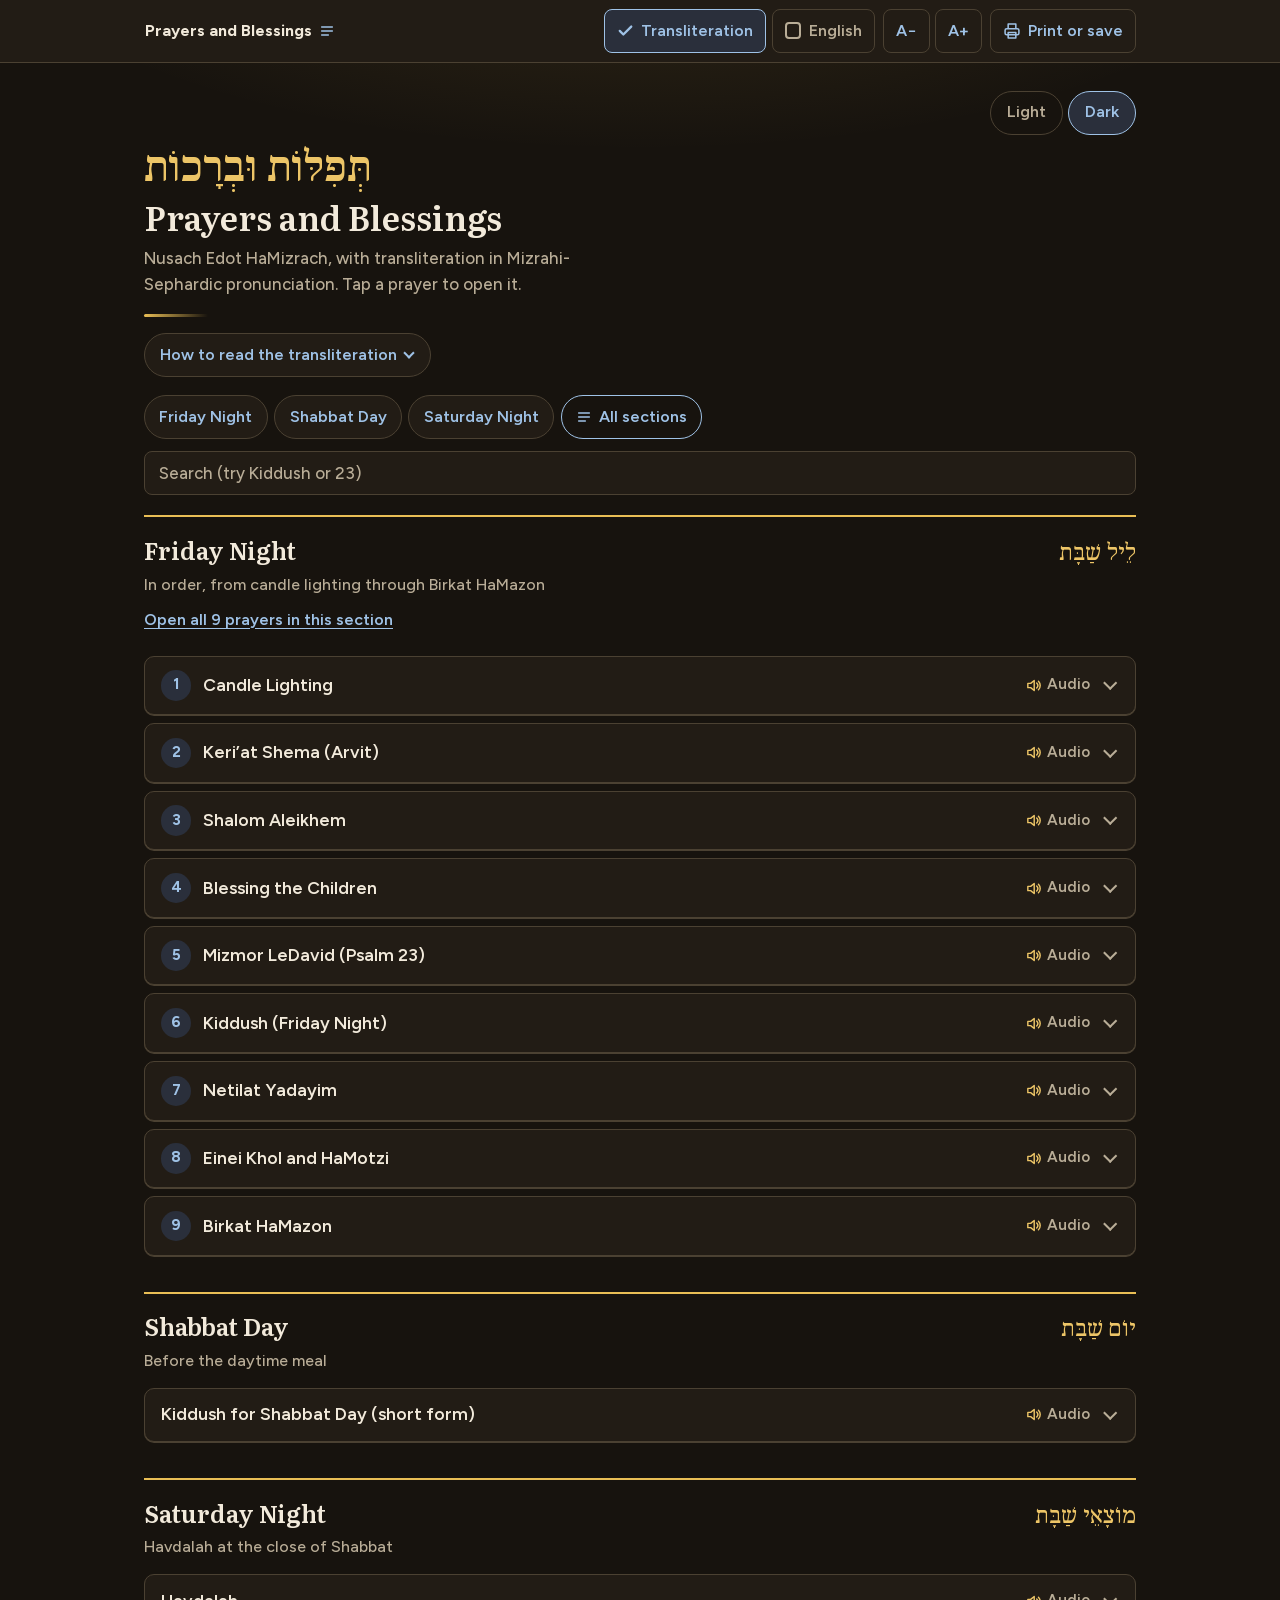
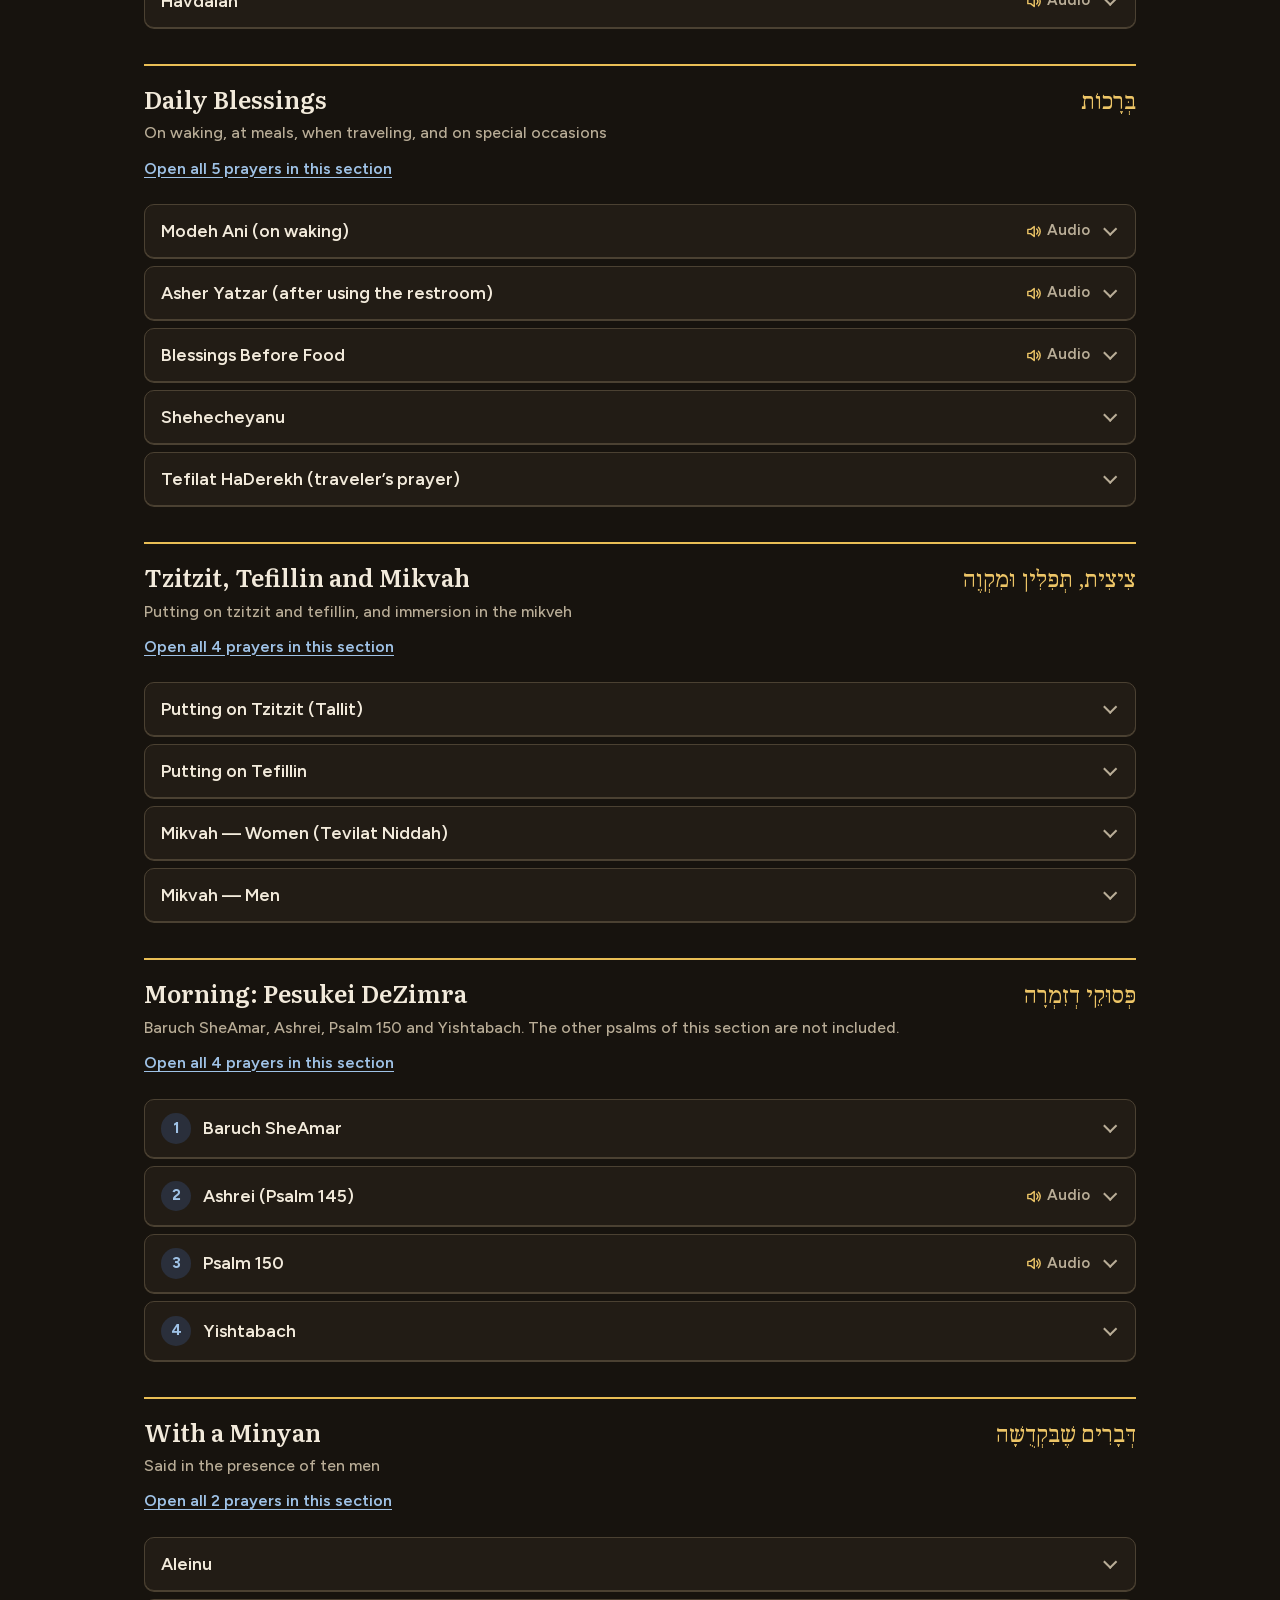
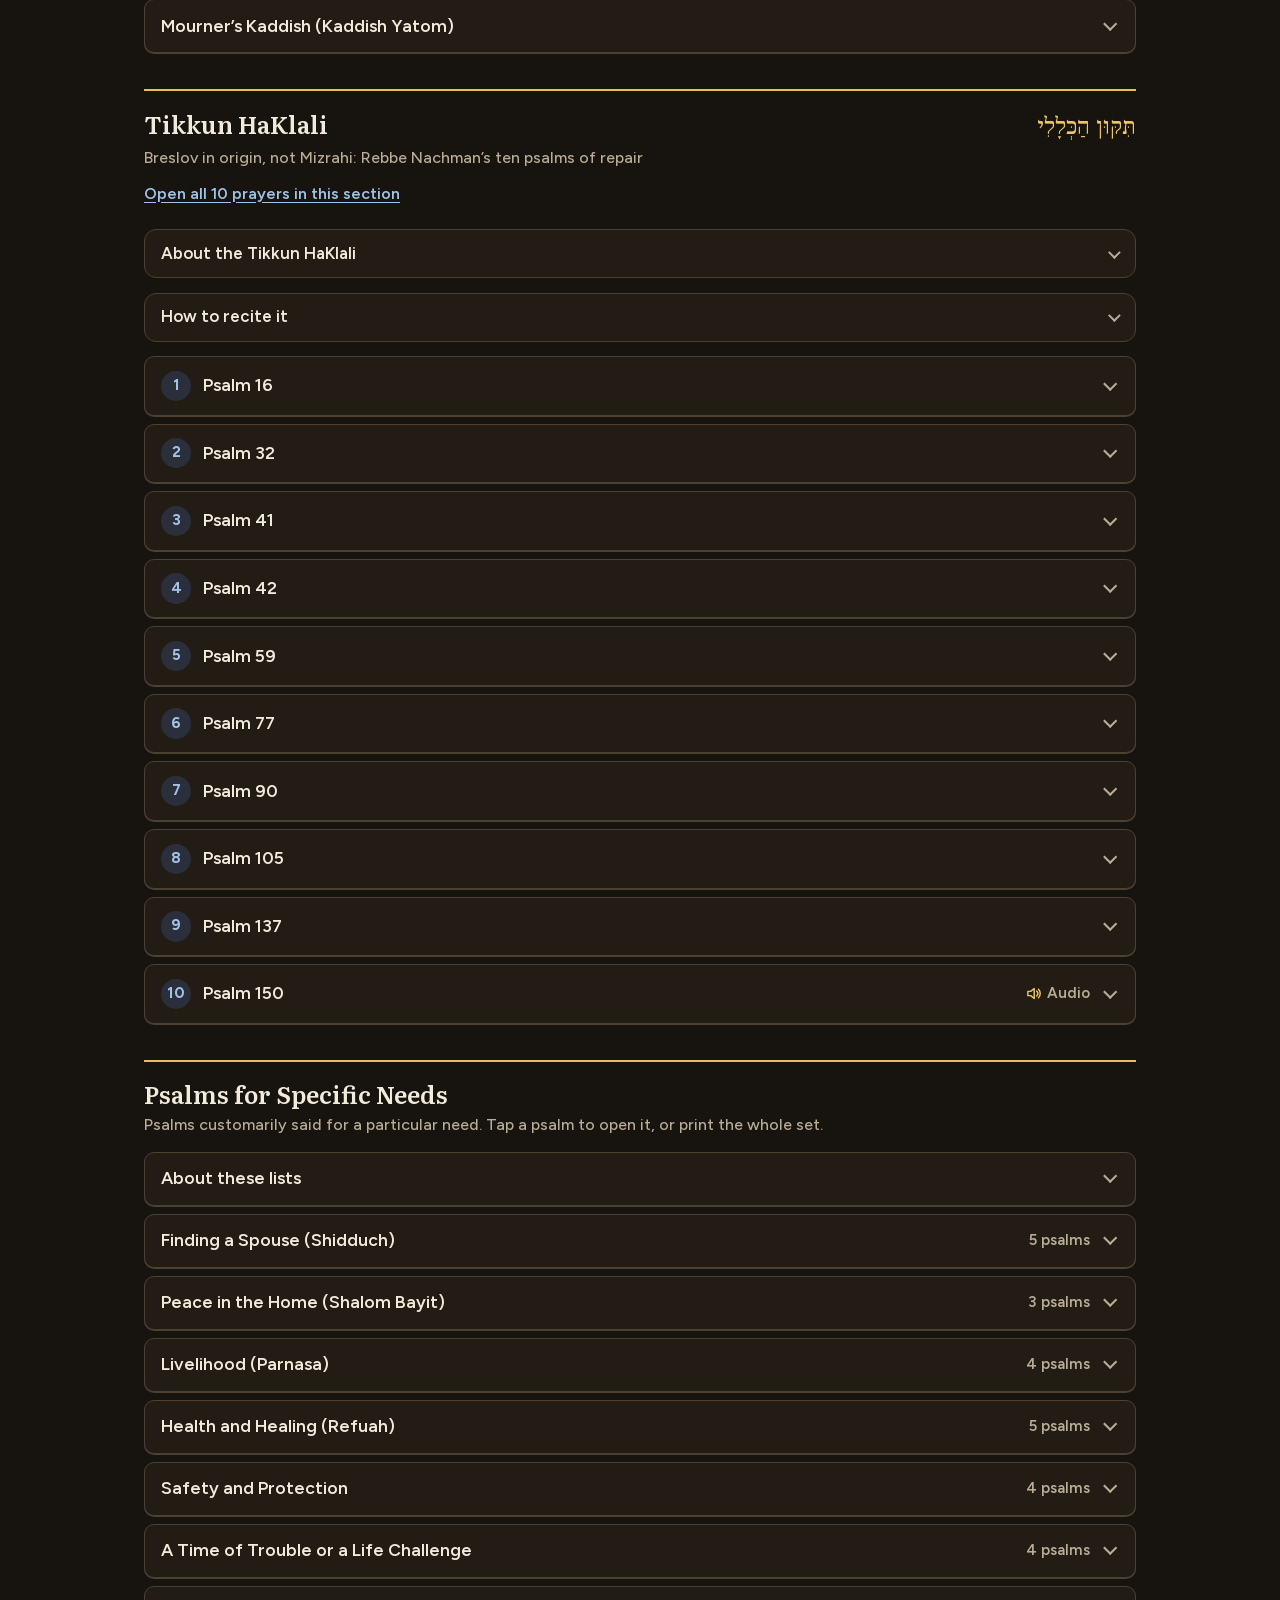
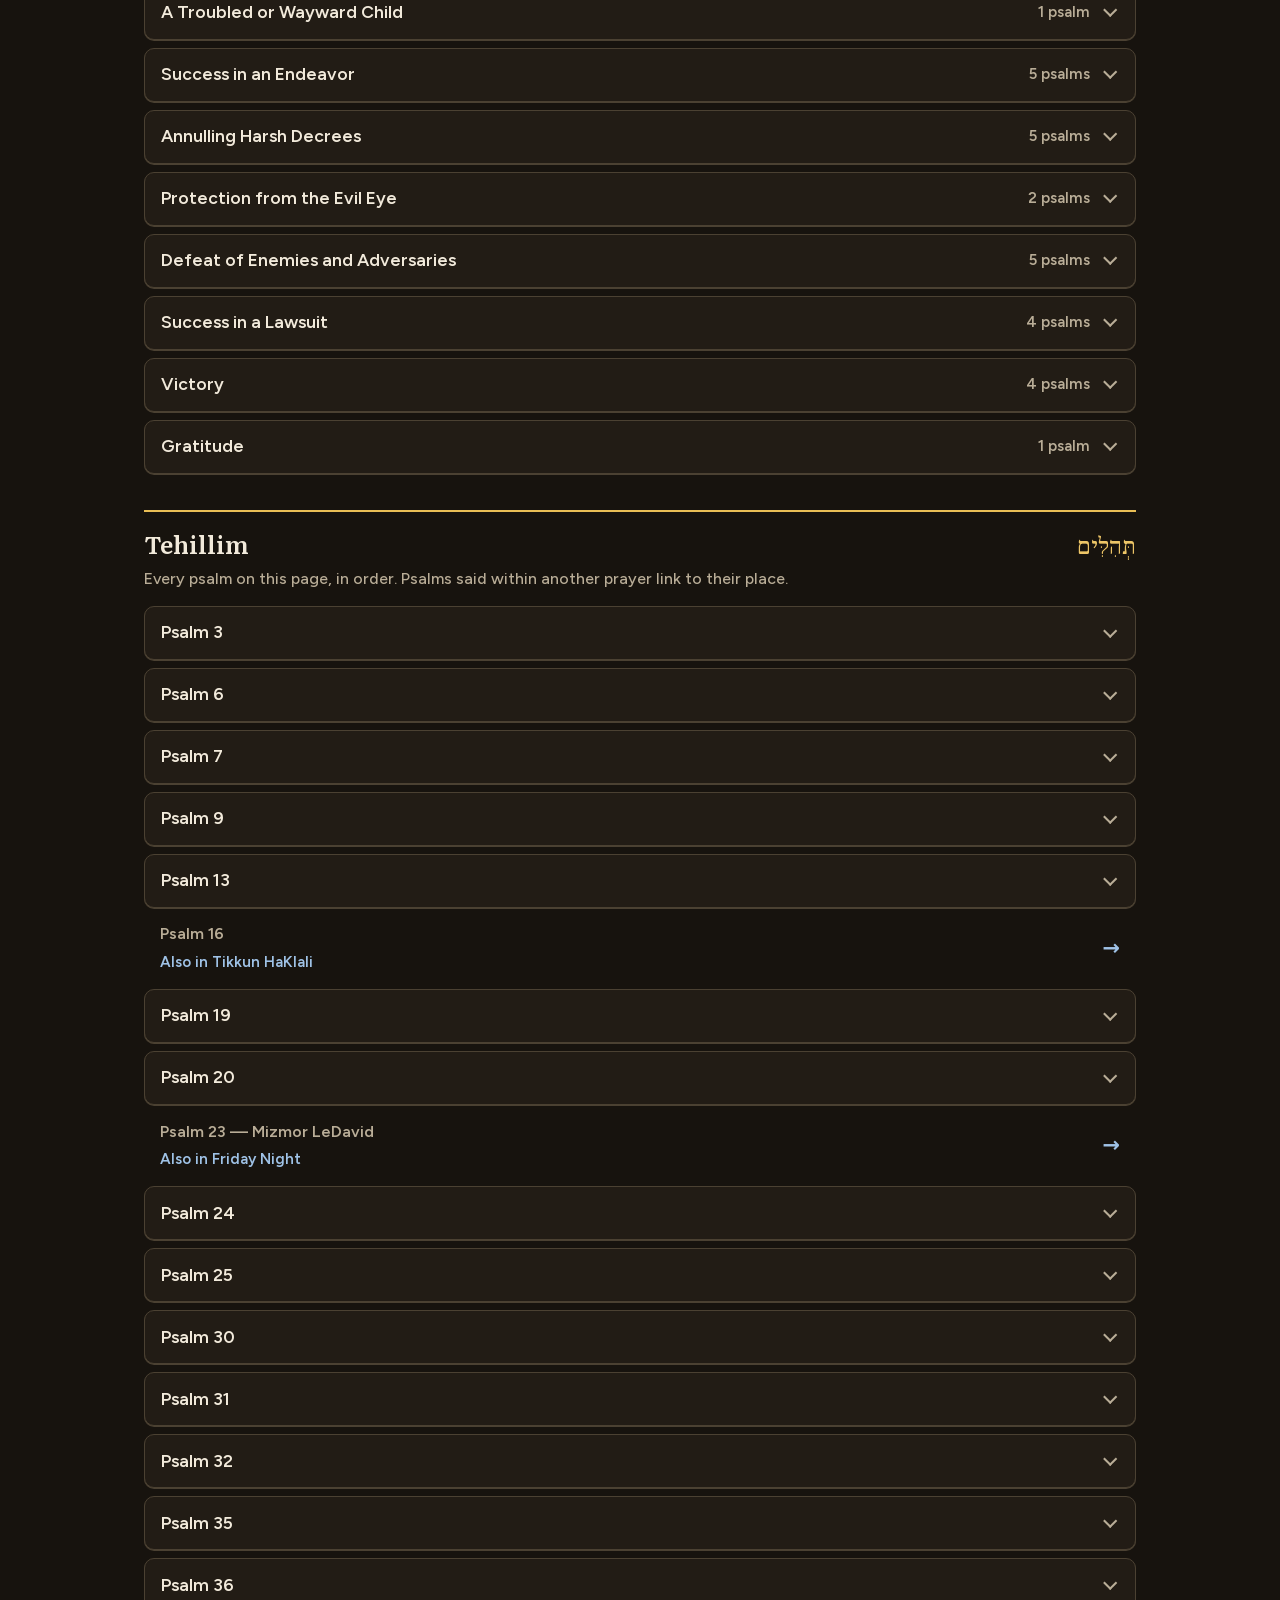
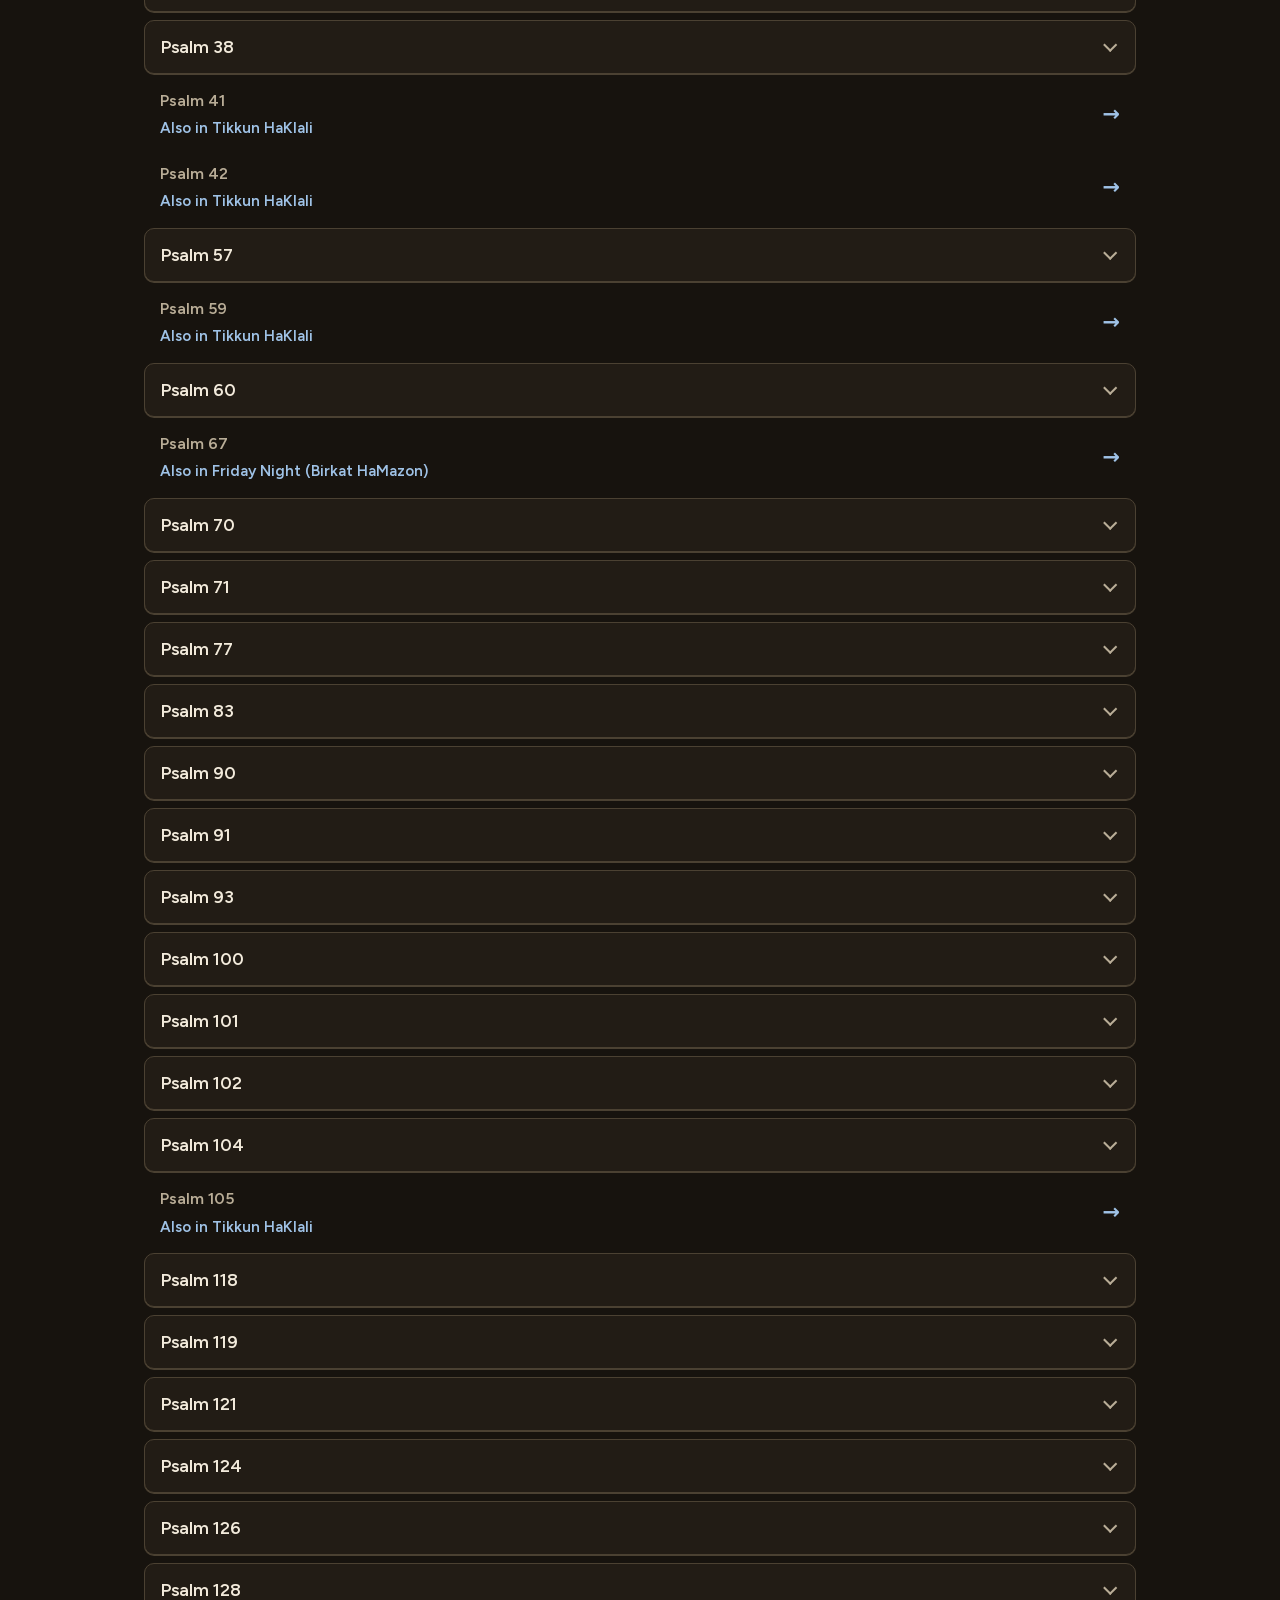
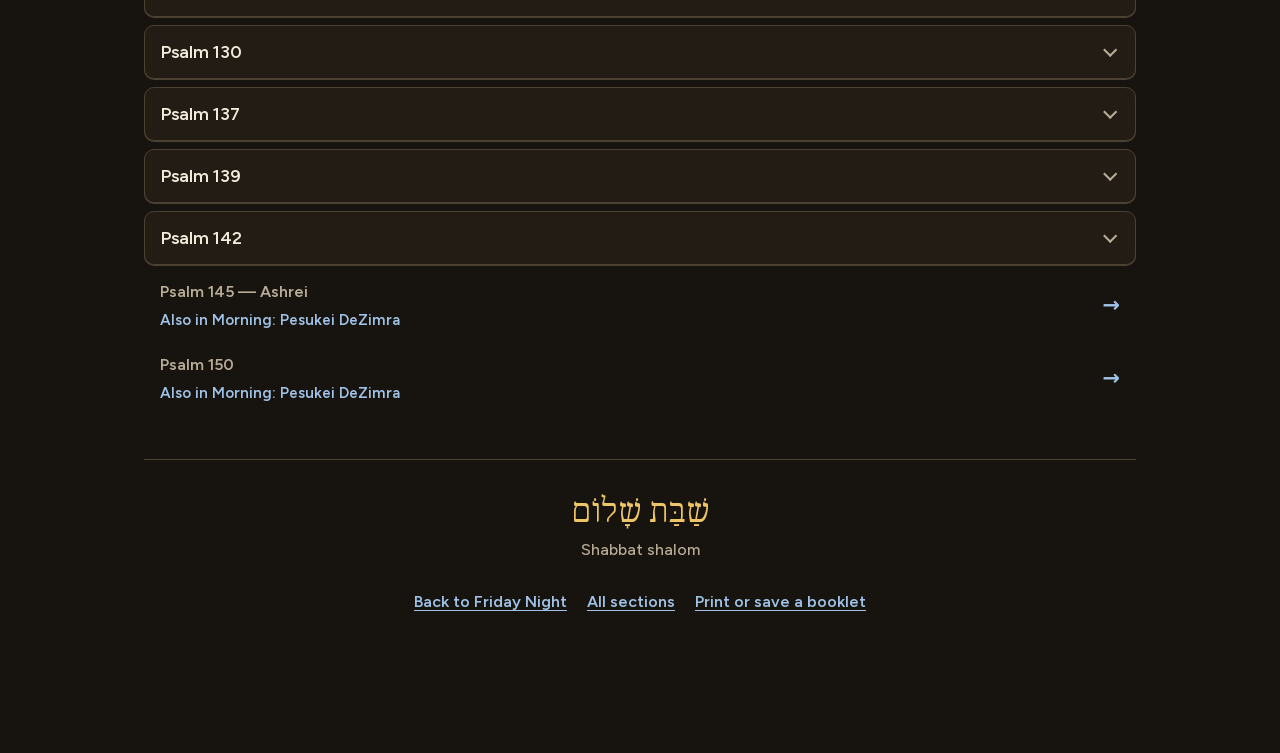
==== Prayers and Blessings v2 (open this).html @ d52131fb "Add Prayers and Blessings v2 with audit and security fixes Imports the page, publish copy, audio, PD" ====
<!doctype html><html><head><meta charset=utf8><meta name=viewport content="width=device-width,initial-scale=1,viewport-fit=cover"><style>:root{color-scheme:light;box-sizing:border-box;padding-top:env(safe-area-inset-top,0px);padding-bottom:env(safe-area-inset-bottom,0px)}html{scroll-padding-top:env(safe-area-inset-top,0px)}body{margin:0;padding:0;font:14px -apple-system,BlinkMacSystemFont,sans-serif;background:#fff;color:#000}img{max-width:100%}[hidden]:not([hidden=until-found i]){display:none!important}</style></head><body>
<title>Prayers and Blessings (v2)</title>
<link rel="stylesheet" href="fonts/fonts.css">
<style>
:root{
  --bg:#F8F3E8; --surface:#FFFDF8; --ink:#221E33; --muted:#5E5A5C; --tekhelet:#2B5D8C; --tekhelet-soft:#E7EDF4; --line:#E1D8C3; --candle:#A67B12; --candle-text:#7E5A0C; --candle-soft:#F5E9CB;
  --ui:"Figtree",system-ui,-apple-system,"Segoe UI",sans-serif;
  color-scheme:light;
  box-sizing:border-box; padding-top:env(safe-area-inset-top,0px); padding-bottom:env(safe-area-inset-bottom,0px);
}
:root:not([data-theme="light"]){ --bg:#17130E; --surface:#221C15; --ink:#F2EADB; --muted:#B9AD97; --tekhelet:#9FC2E6; --tekhelet-soft:#2A2F3B; --line:#4B4132; --candle:#E9BE55; --candle-text:#EDC567; --candle-soft:#33281A; color-scheme:dark; }
:root[data-theme="dark"]{ --bg:#17130E; --surface:#221C15; --ink:#F2EADB; --muted:#B9AD97; --tekhelet:#9FC2E6; --tekhelet-soft:#2A2F3B; --line:#4B4132; --candle:#E9BE55; --candle-text:#EDC567; --candle-soft:#33281A; color-scheme:dark; }
html{ scroll-padding-top:calc(env(safe-area-inset-top,0px) + 5rem); }
*,*::before,*::after{ box-sizing:border-box; }
body{ margin:0; background:var(--bg); color:var(--ink); font-family:"Literata",Georgia,"Times New Roman",serif; font-size:var(--fs,21px); line-height:1.65; }
body::before{ content:""; position:fixed; inset:0 0 auto; height:env(safe-area-inset-top,0px); z-index:31; background:var(--surface); }
button{ font:inherit; }

.bar{ position:sticky; top:env(safe-area-inset-top,0px); z-index:30; background:var(--surface); border-bottom:1px solid var(--line); }
.bar-in{ max-width:46rem; margin:0 auto; padding:.55rem 1rem; display:flex; align-items:center; gap:.5rem; flex-wrap:wrap; }
.bar-title{ font-family:var(--ui); font-weight:700; font-size:1rem; color:var(--ink); margin-right:auto; white-space:nowrap; }
.bar-group{ display:flex; gap:.35rem; }
.tb{ font-family:var(--ui); font-size:1rem; font-weight:600; color:var(--tekhelet); background:transparent; border:1px solid var(--line); border-radius:8px; padding:.45rem .75rem; min-height:2.75rem; min-width:2.75rem; cursor:pointer; }
.tb[aria-pressed="true"]{ background:var(--tekhelet); border-color:var(--tekhelet); color:var(--surface); }
.tb.primary{ background:var(--tekhelet); border-color:var(--tekhelet); color:var(--surface); }
.tb:focus-visible,.ptoggle:focus-visible,.copy:focus-visible,.pclose:focus-visible,.bk:focus-visible,.linkbtn:focus-visible,.totop:focus-visible{ outline:3px solid var(--candle); outline-offset:2px; }
@media (max-width:520px){ .bar-title{ display:none; } .bar-in{ justify-content:space-between; gap:.3rem; padding:.5rem .6rem; flex-wrap:nowrap; } .bar-group{ gap:.25rem; } .tb{ padding:.4rem .55rem; font-size:1rem; min-width:2.75rem; } }

.wrap{ max-width:46rem; margin:0 auto; padding:1.75rem 1rem 5rem; }
header .trad{ font-family:var(--ui); font-weight:600; font-size:1rem; color:var(--tekhelet); margin:0 0 .4rem; }
header h1{ font-size:2.2rem; line-height:1.15; font-weight:600; margin:0 0 .5rem; }
header .sub{ font-family:var(--ui); font-size:1.05rem; line-height:1.5; color:var(--muted); margin:0 0 1.25rem; }
.guide{ font-family:var(--ui); font-size:1rem; line-height:1.5; color:var(--muted); background:var(--surface); border:1px solid var(--line); border-radius:10px; padding:.8rem 1rem; margin:0 0 1.5rem; }
.guide summary{ cursor:pointer; font-weight:600; color:var(--tekhelet); }
.guide p{ margin:.6rem 0 0; }
.listtools{ display:flex; gap:1.25rem; justify-content:flex-end; margin:0 0 .5rem; }
.linkbtn{ font-family:var(--ui); font-size:1rem; font-weight:600; color:var(--tekhelet); background:none; border:none; padding:.6rem 0; min-height:2.75rem; cursor:pointer; text-decoration:underline; text-underline-offset:3px; }

.group{ margin:0 0 2rem; }
.ghead{ border-left:4px solid var(--candle); padding:.1rem 0 .1rem .8rem; margin:0 0 .75rem; }
.ghead h2{ font-size:1.5rem; line-height:1.25; margin:0; font-weight:600; }
.tkintro{ background:var(--surface); border:1px solid var(--line); border-radius:12px; margin:0 0 .9rem; }
.tkintro summary{ font-family:var(--ui); font-size:1.05rem; font-weight:600; color:var(--ink); min-height:2.75rem; padding:.6rem 1rem; cursor:pointer; display:flex; align-items:center; }
.tkintro summary{ justify-content:space-between; list-style:none; }
.tkintro summary::-webkit-details-marker{ display:none; }
.tkintro summary::after{ content:""; width:.55rem; height:.55rem; border-right:2px solid var(--muted); border-bottom:2px solid var(--muted); transform:rotate(45deg); margin-top:-.2rem; }
.tkintro[open] summary::after{ transform:rotate(-135deg); margin-top:.2rem; }
.tkintro summary:focus-visible{ outline:3px solid var(--candle); outline-offset:2px; border-radius:12px; }
.tkintro[open] summary{ border-bottom:1px solid var(--line); }
.tkintro p{ font-family:var(--ui); font-size:1rem; line-height:1.55; margin:.6rem 1rem; color:var(--ink); }
.tkintro .tkorigin{ color:var(--candle-text); }
.tkintro .tksrc{ color:var(--muted); font-size:.95rem; margin-bottom:.9rem; }
.tkintro a{ color:var(--tekhelet); text-underline-offset:2px; }
.tkintro .tkh{ font-family:var(--ui); font-size:1.05rem; margin:1rem 1rem .3rem; color:var(--ink); }
.tkben{ margin:0 1rem; display:grid; grid-template-columns:minmax(0,1fr); }
.tkben dt{ font-family:var(--ui); font-weight:700; font-size:1rem; color:var(--ink); border-top:1px solid var(--line); padding-top:.6rem; }
.tkben dd{ font-family:var(--ui); font-size:1rem; line-height:1.55; margin:.15rem 0 .6rem; color:var(--ink); }
@media (min-width:560px){ .tkben{ grid-template-columns:9.5rem minmax(0,1fr); column-gap:1rem; } .tkben dd{ border-top:1px solid var(--line); padding-top:.6rem; margin:0; } .tkben dt{ padding-bottom:.6rem; } }
.ghead p{ font-family:var(--ui); font-size:1rem; color:var(--muted); margin:.15rem 0 0; }
.prayer{ background:var(--surface); border:1px solid var(--line); border-radius:10px; margin:0 0 .5rem; overflow:hidden; }
.ptitle{ margin:0; font-size:inherit; }
.ptoggle{ width:100%; display:flex; align-items:center; gap:.75rem; text-align:left; background:none; border:none; color:var(--ink); padding:.85rem 1rem; min-height:3.25rem; cursor:pointer; font-family:var(--ui); font-size:1.1rem; font-weight:600; line-height:1.3; }
@media (hover:hover){ .ptoggle:hover{ background:var(--tekhelet-soft); } .ptoggle:hover .num{ background:var(--surface); } }
.num{ flex:none; display:inline-grid; place-items:center; width:1.9rem; height:1.9rem; border-radius:50%; background:var(--tekhelet-soft); color:var(--tekhelet); font-size:.95rem; font-weight:700; }
.pname{ flex:1; }
.tag{ flex:none; font-size:.95rem; font-weight:600; color:var(--candle-text); border:1px solid var(--candle-text); border-radius:999px; padding:.1rem .55rem; }
.chev{ flex:none; width:.65rem; height:.65rem; border-right:2.5px solid var(--muted); border-bottom:2.5px solid var(--muted); transform:rotate(45deg); margin:0 .2rem .25rem; transition:transform .15s; }
.ptoggle[aria-expanded="true"] .chev{ transform:rotate(-135deg); margin-bottom:-.15rem; }
.ptoggle[aria-expanded="true"]{ border-bottom:1px solid var(--line); }
.pbody{ padding:.5rem 1rem 1rem; }
.pbody h4{ font-family:var(--ui); font-size:1.1rem; font-weight:600; color:var(--tekhelet); margin:1.5rem 0 .4rem; }
p.note{ font-family:var(--ui); font-size:1rem; line-height:1.5; color:var(--muted); font-style:italic; margin:.6rem 0; }
.say{ border-left:4px solid var(--tekhelet); padding:.4rem 0 .4rem .9rem; margin:.6rem 0 1rem; }
.line{ margin:0 0 1.15rem; }
.line p{ margin:0; overflow-wrap:anywhere; }
.line.keyline .he{ font-weight:600; }
.line.keyline .tr{ font-weight:400; }
.hecol{ min-width:0; }
.he{ display:block; font-family:"Noto Serif Hebrew","Frank Ruhl Libre","Times New Roman",serif; font-size:1.5em; font-weight:500; line-height:1.8; text-align:right; margin:0 !important; }
.tr{ display:none; margin:.5rem 0 0 !important; }
body.show-tr .tr{ display:block; }
.en{ display:none; font-family:var(--ui); font-size:.85em; line-height:1.5; color:var(--muted); margin:.5rem 0 0 !important; }
body.show-en .en{ display:block; }
@media (min-width:860px){
  body.show-tr .wrap, body.show-tr .bar-in{ max-width:64rem; }
  body.show-tr .line{ display:grid; grid-template-columns:1fr 1fr; column-gap:2rem; align-items:start; }
  body.show-tr .line .hecol{ grid-column:2; grid-row:1; }
  body.show-tr .line .tr{ grid-column:1; grid-row:1; margin:0 !important; }
  body.show-tr .line .en{ grid-column:1 / span 2; }
}
body:not(.show-tr) .copy{ display:none; }
.short{ display:none; }
@media (max-width:520px){ .long{ display:none; } .short{ display:inline; } }
.hecol .listen{ margin:.5rem 0 .2rem; }
.copy,.pclose{ font-family:var(--ui); font-size:1rem; font-weight:600; color:var(--tekhelet); background:transparent; border:1px solid var(--tekhelet); border-radius:8px; padding:.4rem .8rem; min-height:2.75rem; cursor:pointer; }
.copy{ display:inline-flex; align-items:center; gap:.45rem; border-color:transparent; padding:.4rem .7rem .4rem .05rem; margin:.05rem 0 .35rem; color:var(--muted); }
.copy::before{ content:""; flex:none; width:1.1em; height:1.1em; background:currentColor; -webkit-mask:url("data:image/svg+xml,%3Csvg xmlns='http://www.w3.org/2000/svg' viewBox='0 0 24 24' fill='none' stroke='black' stroke-width='2' stroke-linejoin='round'%3E%3Crect x='9' y='9' width='11' height='11' rx='2'/%3E%3Cpath d='M5 15V6a2 2 0 0 1 2-2h8'/%3E%3C/svg%3E") center/contain no-repeat; mask:url("data:image/svg+xml,%3Csvg xmlns='http://www.w3.org/2000/svg' viewBox='0 0 24 24' fill='none' stroke='black' stroke-width='2' stroke-linejoin='round'%3E%3Crect x='9' y='9' width='11' height='11' rx='2'/%3E%3Cpath d='M5 15V6a2 2 0 0 1 2-2h8'/%3E%3C/svg%3E") center/contain no-repeat; }
@media (hover:hover){ .copy:hover{ color:var(--tekhelet); } }
.copy.done{ color:var(--tekhelet); }
.pclose{ display:block; width:100%; margin-top:1rem; border-color:var(--line); color:var(--muted); }
.listen{ display:flex; flex-wrap:wrap; align-items:center; gap:.5rem 1rem; background:var(--tekhelet-soft); border-radius:8px; padding:.6rem .9rem; margin:.6rem 0 .8rem; }
.listen-label{ font-family:var(--ui); font-size:1rem; font-weight:600; color:var(--tekhelet); }
.listen audio{ flex:1 1 15rem; max-width:100%; min-width:0; }

.scrim{ position:fixed; inset:0; background:rgba(10,15,30,.45); z-index:40; }
.sheet{ position:fixed; z-index:41; left:50%; transform:translateX(-50%); top:calc(env(safe-area-inset-top,0px) + 1rem); bottom:calc(env(safe-area-inset-bottom,0px) + 1rem); width:min(40rem, calc(100% - 1.5rem)); background:var(--surface); color:var(--ink); border-radius:14px; box-shadow:0 10px 40px rgba(0,0,0,.3); display:flex; flex-direction:column; font-family:var(--ui); }
.sheet[hidden],.scrim[hidden]{ display:none; }
.sheet-head{ display:flex; align-items:center; justify-content:space-between; padding:.9rem 1.1rem; border-bottom:1px solid var(--line); }
.sheet-head h2{ font-size:1.3rem; margin:0; }
.sheet-body{ overflow:auto; padding:1rem 1.1rem; }
.sheet h3{ font-size:1.05rem; margin:0 0 .3rem; }
.sheet .hint{ font-size:1rem; color:var(--muted); margin:0 0 .75rem; line-height:1.45; }
.bk-grid{ display:grid; grid-template-columns:repeat(auto-fill,minmax(10.5rem,1fr)); gap:.5rem; margin:0 0 1.5rem; }
.bk{ font-family:var(--ui); font-size:1rem; font-weight:600; color:var(--tekhelet); background:var(--tekhelet-soft); border:1px solid transparent; border-radius:8px; padding:.7rem .8rem; min-height:3rem; text-align:left; cursor:pointer; }
.pgroup{ border:1px solid var(--line); border-radius:8px; padding:.4rem .8rem .6rem; margin:0 0 .6rem; }
.pgroup legend{ font-weight:700; padding:0 .3rem; }
.pgroup label{ display:flex; align-items:center; gap:.55rem; font-size:1rem; cursor:pointer; }
.pitem{ padding:.35rem 0; }
.pgroup input{ width:1.25rem; height:1.25rem; accent-color:var(--tekhelet); flex:none; }
.sheet-foot{ border-top:1px solid var(--line); padding:.8rem 1.1rem; display:flex; flex-wrap:wrap; gap:.5rem; align-items:center; }
.sheet-foot .msg{ flex:1 1 100%; font-size:1rem; color:var(--candle-text); margin:0; }
.sheet-foot .msg:empty{ display:none; }

.totop{ position:fixed; right:calc(1rem + env(safe-area-inset-right,0px)); bottom:calc(1rem + env(safe-area-inset-bottom,0px)); z-index:20; font-family:var(--ui); font-size:1rem; font-weight:600; color:var(--surface); background:var(--tekhelet); border:none; border-radius:999px; padding:.8rem 1.1rem; min-height:3rem; box-shadow:0 2px 10px rgba(0,0,0,.25); cursor:pointer; opacity:0; visibility:hidden; transition:opacity .2s, visibility .2s; }
.totop.show{ opacity:1; visibility:visible; }
@media (prefers-reduced-motion:reduce){ .totop,.chev{ transition:none; } }
.printhead{ display:none; }

.finder{ margin:0 0 .5rem; font-family:var(--ui); }
.find{ display:block; margin:0 0 .75rem; }
.find input{ width:100%; font-family:var(--ui); font-size:1.05rem; color:var(--ink); background:var(--surface); border:1px solid var(--line); border-radius:8px; padding:.6rem .85rem; min-height:2.75rem; }
.find input::placeholder{ color:var(--muted); opacity:1; }
.find input:focus-visible{ outline:3px solid var(--candle); outline-offset:2px; }
.jump{ display:flex; flex-wrap:wrap; gap:.4rem; margin:0 0 .5rem; }
.jump a{ display:inline-flex; align-items:center; min-height:2.75rem; padding:.5rem .9rem; border-radius:999px; font-family:var(--ui); font-size:1rem; font-weight:600; text-decoration:none; color:var(--tekhelet); background:var(--tekhelet-soft); border:1px solid transparent; }
@media (hover:hover){ .jump a:hover{ border-color:var(--tekhelet); } }
.jump a:focus-visible{ outline:3px solid var(--candle); outline-offset:2px; }
.nores{ font-size:1.05rem; color:var(--muted); margin:.5rem 0 1rem; }

@media print{
  :root{ --ink:#000; --muted:#333; --tekhelet:#1f3f66; --surface:#fff; --bg:#fff; --line:#999; padding:0; }
  body{ background:#fff; color:#000; font-size:15pt !important; line-height:1.55; }
  body::before{ display:none; }
  .wrap{ max-width:none !important; padding:0; }
  .bar,header,.guide,.finder,.listtools,.ghead,.tkintro,.copy,.pclose,.listen,.sheet,.scrim,.totop,.chev,.tag{ display:none !important; }
  .group{ margin:0; }
  .prayer{ border:none; border-radius:0; margin:22pt 0 0; break-before:auto; }
  .ptitle{ break-after:avoid; break-inside:avoid; }
  .line{ break-inside:avoid; }
  p.note{ break-after:avoid; }
  body.printing .prayer:not(.sel){ display:none !important; }
  body.printing .prayer.sel.first{ margin-top:0; }
  .pbody[hidden]{ display:block !important; }
  .ptoggle{ padding:0 0 6pt; border:none !important; border-bottom:2pt solid #1f3f66 !important; font-size:20pt; color:#000; }
  .num{ background:none; width:auto; height:auto; color:#1f3f66; }
  .num::after{ content:"."; }
  .pbody{ padding:6pt 0 0; }
  .pbody h4{ font-size:15pt; break-after:avoid; }
  p.note{ font-size:14pt; color:#333; }
  .say{ border-left:3pt solid #1f3f66; padding-left:10pt; }
  .line{ margin-bottom:8pt; orphans:3; widows:3; }
  .en{ font-size:14pt; color:#333; }
  .he{ font-size:19pt; line-height:1.8; }
  .tr{ display:none !important; }
  body.print-tr .tr{ display:block !important; margin:0 !important; font-size:15pt; }
  body.print-tr .line{ display:grid; grid-template-columns:1fr 1fr; column-gap:18pt; align-items:start; }
  body.print-tr .line .hecol{ grid-column:2; grid-row:1; }
  body.print-tr .line .tr{ grid-column:1; grid-row:1; }
  body.print-tr .line .en{ grid-column:1 / span 2; }
  .printhead{ display:block; font-family:Arial,sans-serif; font-size:14pt; color:#1f3f66; border-bottom:1pt solid #1f3f66; padding-bottom:4pt; margin-bottom:10pt; }
  @page{ margin:0.7in 0.7in 0.85in;
    @bottom-center{ content:"Page " counter(page) " of " counter(pages); font-family:Arial,sans-serif; font-size:14pt; color:#333; } }
}

.need .count{ flex:none; font-size:.95rem; font-weight:600; color:var(--muted); }
.plist{ display:flex; flex-direction:column; gap:.4rem; margin:.75rem 0 1rem; }
.plink,.xlink{ display:flex; flex-wrap:wrap; align-items:baseline; gap:.2rem .7rem; text-decoration:none; color:var(--ink); background:var(--tekhelet-soft); border-radius:8px; padding:.65rem .85rem; font-family:var(--ui); min-height:3rem; }
@media (hover:hover){ .plink:hover{ outline:2px solid var(--tekhelet); } }
.plink:focus-visible,.xlink:focus-visible,.needprint:focus-visible{ outline:3px solid var(--candle); outline-offset:2px; }
.pn{ font-weight:700; color:var(--tekhelet); font-size:1rem; flex:none; }
.pf{ font-size:1rem; color:var(--ink); flex:1 1 12rem; }
.where{ font-size:.95rem; font-weight:600; color:var(--candle-text); }
.needprint{ font-family:var(--ui); font-size:1rem; font-weight:600; color:var(--surface); background:var(--tekhelet); border:none; border-radius:8px; padding:.55rem .9rem; min-height:2.75rem; cursor:pointer; }
.xref{ background:var(--surface); border:1px dashed var(--line); border-radius:10px; margin:0 0 .5rem; }
.xlink{ background:transparent; padding:.85rem 1rem; align-items:center; }
.xlink .pname{ font-weight:600; font-size:1.1rem; flex:1; }
.arrow{ color:var(--tekhelet); font-weight:700; }
p.note.saidfor{ font-style:normal; color:var(--candle-text); font-weight:600; }
@media print{ .xref,.needprint,.plist{ display:none !important; } }

.bkrow{ display:flex; gap:.5rem; align-items:stretch; }
.bkrow .bk{ flex:1; }
.need .needprint{ margin:0 .5rem .5rem 0; vertical-align:top; }

/* ===== v2 refinements ===== */
.sheet-foot[hidden],.pnext[hidden],.nores[hidden],.wayfind[hidden]{ display:none !important; }
html{ accent-color:var(--tekhelet); }
::selection{ background:var(--tekhelet-soft); color:var(--ink); }
input{ caret-color:var(--tekhelet); }
.skip{ position:absolute; left:-9999px; top:0; z-index:60; font-family:var(--ui); font-weight:600; background:var(--surface); color:var(--tekhelet); padding:.7rem 1rem; border-radius:8px; }
.skip:focus{ left:1rem; top:calc(env(safe-area-inset-top,0px) + .5rem); outline:3px solid var(--candle); }

/* toolbar: toggles read as switches, Print is secondary */
.tb.tog{ display:inline-flex; align-items:center; gap:.45rem; color:var(--muted); }
.tb.tog::before{ content:""; flex:none; width:1.05em; height:1.05em; border:2px solid currentColor; border-radius:4px; box-sizing:border-box; }
.tb.tog[aria-pressed="true"]{ background:var(--tekhelet-soft); border-color:var(--tekhelet); color:var(--tekhelet); }
.tb.tog[aria-pressed="true"]::before{ border:0; border-radius:0; background:currentColor; -webkit-mask:url("data:image/svg+xml,%3Csvg xmlns='http://www.w3.org/2000/svg' viewBox='0 0 24 24' fill='none' stroke='black' stroke-width='3.2' stroke-linecap='round' stroke-linejoin='round'%3E%3Cpath d='M4 12.5l5 5L20 6.5'/%3E%3C/svg%3E") center/contain no-repeat; mask:url("data:image/svg+xml,%3Csvg xmlns='http://www.w3.org/2000/svg' viewBox='0 0 24 24' fill='none' stroke='black' stroke-width='3.2' stroke-linecap='round' stroke-linejoin='round'%3E%3Cpath d='M4 12.5l5 5L20 6.5'/%3E%3C/svg%3E") center/contain no-repeat; }
.tb-print{ display:inline-flex; align-items:center; gap:.45rem; }
.tb-print::before{ content:""; width:1.1em; height:1.1em; background:currentColor; -webkit-mask:var(--ic-print) center/contain no-repeat; mask:var(--ic-print) center/contain no-repeat; }
:root{ --ic-print:url("data:image/svg+xml,%3Csvg xmlns='http://www.w3.org/2000/svg' viewBox='0 0 24 24' fill='none' stroke='black' stroke-width='2' stroke-linejoin='round'%3E%3Cpath d='M7 9V3h10v6'/%3E%3Crect x='3' y='9' width='18' height='8' rx='2'/%3E%3Crect x='7' y='14' width='10' height='7'/%3E%3C/svg%3E");
  --ic-audio:url("data:image/svg+xml,%3Csvg xmlns='http://www.w3.org/2000/svg' viewBox='0 0 24 24' fill='none' stroke='black' stroke-width='2' stroke-linecap='round' stroke-linejoin='round'%3E%3Cpath d='M4 9v6h4l5 4V5L8 9z'/%3E%3Cpath d='M16.5 8.5a5 5 0 0 1 0 7M19 6a8.5 8.5 0 0 1 0 12'/%3E%3C/svg%3E");
  --ic-list:url("data:image/svg+xml,%3Csvg xmlns='http://www.w3.org/2000/svg' viewBox='0 0 24 24' fill='none' stroke='black' stroke-width='2.2' stroke-linecap='round'%3E%3Cpath d='M4 6h16M4 12h16M4 18h10'/%3E%3C/svg%3E");
  --ic-next:url("data:image/svg+xml,%3Csvg xmlns='http://www.w3.org/2000/svg' viewBox='0 0 24 24' fill='none' stroke='black' stroke-width='2.4' stroke-linecap='round' stroke-linejoin='round'%3E%3Cpath d='M5 12h13M13 6l6 6-6 6'/%3E%3C/svg%3E"); }
@media (max-width:520px){
  .bar-in{ flex-wrap:wrap; justify-content:flex-start; gap:.4rem; }
  .bar-group{ gap:.3rem; }
  .bar-group:last-of-type{ margin-left:auto; }
  .tb{ font-size:.95rem; padding:.4rem .6rem; }
  .tb-print{ display:none; }
}

/* masthead */
.mast{ margin:0 0 1rem; }
.mast h1{ margin:0; font-weight:600; }
.h1-he{ display:block; font-family:"Noto Serif Hebrew","Frank Ruhl Libre","Times New Roman",serif; font-size:2.5rem; line-height:1.25; font-weight:600; text-align:left; color:var(--ink); }
.h1-en{ display:block; font-size:2.1rem; line-height:1.15; margin-top:.15rem; }
.mast .sub{ font-family:var(--ui); font-size:1.05rem; line-height:1.5; color:var(--muted); margin:.7rem 0 0; max-width:36em; }
.mast::after{ content:""; display:block; width:3rem; height:2px; background:var(--candle); margin-top:1.1rem; }
@media (max-width:520px){ .h1-he{ font-size:2.1rem; } .h1-en{ font-size:1.75rem; } }

/* transliteration key: visible at the point of use, only when transliteration is on */
.key{ display:flex; font-family:var(--ui); font-size:1rem; line-height:1.45; color:var(--muted); background:var(--candle-soft); border-radius:10px; padding:.7rem .95rem; margin:0 0 1.1rem; flex-wrap:wrap; gap:.2rem 1.1rem; }
.key[hidden]{ display:none; }
.keywrap{ display:none; margin:0 0 1.1rem; }
body.show-tr .keywrap{ display:block; }
.keywrap .key{ margin:.5rem 0 0; }
.keybtn{ display:inline-flex; align-items:center; gap:.5rem; min-height:2.75rem; padding:.45rem .95rem; border-radius:999px; border:1px solid var(--line); background:var(--surface); color:var(--tekhelet); font-family:var(--ui); font-size:1rem; font-weight:600; cursor:pointer; }
.keybtn::after{ content:""; flex:none; width:.5em; height:.5em; margin:-.25em .1em 0 0; border-right:2px solid currentColor; border-bottom:2px solid currentColor; transform:rotate(45deg); transition:transform .15s; }
.keybtn[aria-expanded="true"]::after{ margin-top:.25em; transform:rotate(-135deg); }
@media (prefers-reduced-motion:reduce){ .keybtn::after{ transition:none; } }
.keybtn:focus-visible{ outline:3px solid var(--candle); outline-offset:2px; }
@media (hover:hover){ .keybtn:hover{ border-color:var(--tekhelet); } }
.key b{ color:var(--ink); font-weight:700; }

/* finder: three entry points plus Contents */
.jump .jump-all{ display:inline-flex; align-items:center; gap:.45rem; min-height:2.75rem; padding:.5rem .9rem; border-radius:999px; font-family:var(--ui); font-size:1rem; font-weight:600; color:var(--tekhelet); background:transparent; border:1px solid var(--tekhelet); cursor:pointer; }
.jump .jump-all::before{ content:""; width:1em; height:1em; background:currentColor; -webkit-mask:var(--ic-list) center/contain no-repeat; mask:var(--ic-list) center/contain no-repeat; }
.jump .jump-all:focus-visible{ outline:3px solid var(--candle); outline-offset:2px; }
.finder .jump{ margin:0 0 .75rem; }
.finder .find{ margin:0 0 .25rem; }
.nores p{ margin:.25rem 0 0; }

/* section heads: one rail only, Hebrew names carry the warmth */
.ghead{ border-left:0; border-top:1px solid var(--line); padding:1.1rem 0 0; margin:2.25rem 0 .85rem; }
#g-shabbat .ghead{ margin-top:1.25rem; }
.gtitle{ display:flex; flex-wrap:wrap; align-items:baseline; justify-content:space-between; gap:.1rem 1rem; }
.ghe{ font-family:"Noto Serif Hebrew","Frank Ruhl Libre","Times New Roman",serif; font-size:1.35rem; font-weight:500; line-height:1.4; color:var(--candle-text); }
.gopen{ font-family:var(--ui); font-size:1rem; font-weight:600; color:var(--tekhelet); background:none; border:none; padding:.5rem 0; min-height:2.75rem; cursor:pointer; text-decoration:underline; text-underline-offset:3px; }
.gopen:focus-visible{ outline:3px solid var(--candle); outline-offset:2px; }

/* prayer rows */
.aud{ flex:none; display:inline-flex; align-items:center; gap:.3rem; font-size:.95rem; font-weight:600; color:var(--muted); }
.aud::before{ content:""; width:1.15em; height:1.15em; background:var(--candle-text); -webkit-mask:var(--ic-audio) center/contain no-repeat; mask:var(--ic-audio) center/contain no-repeat; }
@media (max-width:520px){ .aud{ font-size:0; gap:0; } .aud::before{ width:1.3rem; height:1.3rem; } }
.prayer{ border-color:var(--line); }

/* instructions read as instructions: UI face, upright, scaled with the text */
p.note{ font-family:var(--ui); font-style:normal; font-size:.82em; line-height:1.5; color:var(--muted); }
p.note.saidfor{ color:var(--candle-text); }
.say{ border-left:1px solid var(--tekhelet); padding:.3rem 0 .3rem 1rem; }

/* foot of an open prayer: close, and carry on */
.pbody > .pclose{ display:none; }
.pfoot{ display:flex; flex-wrap:wrap; align-items:center; gap:.5rem; border-top:1px solid var(--line); margin-top:1.25rem; padding-top:.9rem; font-family:var(--ui); }
.pfoot .pshut{ font-family:var(--ui); font-size:1rem; font-weight:600; color:var(--muted); background:transparent; border:1px solid var(--line); border-radius:8px; padding:.45rem .9rem; min-height:2.75rem; cursor:pointer; }
.pfoot .pnext{ margin-left:auto; display:inline-flex; align-items:center; gap:.5rem; max-width:100%; text-align:left; font-family:var(--ui); font-size:1rem; font-weight:600; color:var(--tekhelet); background:var(--tekhelet-soft); border:1px solid transparent; border-radius:8px; padding:.5rem .9rem; min-height:2.75rem; cursor:pointer; }
.pfoot .pnext::after{ content:""; flex:none; width:1.05em; height:1.05em; background:currentColor; -webkit-mask:var(--ic-next) center/contain no-repeat; mask:var(--ic-next) center/contain no-repeat; }
.pfoot button:focus-visible{ outline:3px solid var(--candle); outline-offset:2px; }

/* cross-references inside Tehillim: links, not prayers */
.xref{ background:none; border:0; border-radius:0; margin:0 0 .5rem; }
.xlink{ min-height:2.75rem; padding:.35rem 1rem; gap:.15rem .6rem; }
.xlink .pname{ flex:none; font-size:1rem; font-weight:600; color:var(--muted); }
.xlink .where{ flex:1 1 10rem; color:var(--tekhelet); font-weight:600; }
.xlink:hover{ outline:none; }
.xlink:hover .where{ text-decoration:underline; text-underline-offset:3px; }

.xlink{ display:grid; grid-template-columns:minmax(0,1fr) auto; column-gap:.75rem; align-items:center; }
.xlink .pname,.xlink .where{ grid-column:1; }
.xlink .arrow{ grid-column:2; grid-row:1 / span 2; }
.key-he{ font-family:"Noto Serif Hebrew","Frank Ruhl Libre","Times New Roman",serif; font-weight:600; color:var(--ink); }
@media (max-width:520px){
  .mast .sub{ font-size:1rem; margin-top:.5rem; }
  .mast::after{ margin-top:.85rem; }
  .h1-he{ font-size:1.95rem; } .h1-en{ font-size:1.65rem; }
  .key{ font-size:.95rem; padding:.6rem .8rem; margin-bottom:.9rem; }
  #g-shabbat .ghead{ margin-top:.9rem; padding-top:.9rem; }
  .pfoot .pnext{ order:-1; flex:1 1 100%; justify-content:space-between; margin-left:0; }
}


/* ---- pass 2: reading and print ---- */
.line p.tr{ overflow-wrap:break-word; }
button.bar-title{ display:inline-flex; align-items:center; gap:.45rem; background:none; border:1px solid transparent; border-radius:8px; padding:.45rem .6rem .45rem 0; min-height:2.75rem; cursor:pointer; max-width:16rem; }
button.bar-title::after{ content:""; flex:none; width:1em; height:1em; background:var(--tekhelet); -webkit-mask:var(--ic-list) center/contain no-repeat; mask:var(--ic-list) center/contain no-repeat; }
button.bar-title:hover{ color:var(--tekhelet); }
button.bar-title:focus-visible{ outline:3px solid var(--candle); outline-offset:2px; }
@media (max-width:520px){ button.bar-title{ display:none; } }
/* the floating Contents button is for phones only, and only while scrolling back up */
@media (min-width:521px){ .wayfind{ display:none !important; } }
.wayfind.show{ transform:translateY(0); }
.wayfind{ transform:translateY(1rem); transition:opacity .2s, visibility .2s, transform .2s cubic-bezier(.2,.8,.2,1); }
@media (prefers-reduced-motion:reduce){ .wayfind{ transform:none; } }


/* ---- harden ---- */
.ptoggle[aria-expanded="true"] .num{ background:var(--tekhelet); color:var(--surface); }
.ptoggle:active{ background:var(--tekhelet-soft); }
.copy.failed{ color:var(--ink); }
.sr-only{ position:absolute; width:1px; height:1px; margin:-1px; padding:0; overflow:hidden; clip:rect(0 0 0 0); white-space:nowrap; border:0; }
.pname{ min-width:0; overflow-wrap:anywhere; }
.he{ overflow-wrap:break-word; }
p.note{ overflow-wrap:break-word; }
body.modal-open{ overflow:hidden; }


/* ---- colorize: candle-lit warmth ---- */
body{ background:var(--bg) radial-gradient(60rem 22rem at 50% -6rem, var(--glow), transparent 70%) no-repeat; }
:root{ --glow:rgba(233,190,85,.20); }
:root:not([data-theme="light"]){ --glow:rgba(233,190,85,.14); }
:root[data-theme="dark"]{ --glow:rgba(233,190,85,.14); }
.mast::after{ width:4rem; height:3px; border-radius:2px; background:linear-gradient(90deg,var(--candle),transparent); }
.mast .h1-he{ color:var(--candle-text); }
.ghead{ border-top-color:var(--candle); border-top-width:2px; }
.ghead h2{ color:var(--ink); }
.prayer{ box-shadow:0 1px 0 var(--line); }
.prayer:has(.ptoggle[aria-expanded="true"]){ border-color:var(--candle); }
.jump a{ background:var(--surface); border-color:var(--line); }
.key{ background:var(--candle-soft); border-color:var(--line); }
.bar{ background:var(--surface); }
@media print{ body{ background:#fff !important; } .mast .h1-he{ color:#000; } .prayer{ box-shadow:none; } }


/* ---- appearance switch ---- */
.themer{ display:flex; justify-content:flex-end; gap:.3rem; margin:0 0 .6rem; }
.themer .tb{ border-radius:999px; padding:.35rem 1rem; color:var(--muted); }
.themer .tb[aria-pressed="true"]{ background:var(--tekhelet-soft); border-color:var(--tekhelet); color:var(--tekhelet); }
@media print{ .themer{ display:none !important; } }

/* print is always black on white, whatever theme is on screen */
@media print{
  :root,:root:not([data-theme="light"]),:root[data-theme="dark"],:root[data-theme="light"]{ --bg:#fff; --surface:#fff; --ink:#000; --muted:#333; --tekhelet:#1f3f66; --tekhelet-soft:#fff; --line:#999; --candle:#1f3f66; --candle-text:#000; --candle-soft:#fff; --glow:transparent; color-scheme:light; }
}

/* ---- adapt: phones, tablets, short landscape, notches ---- */
.tb,.ptoggle,.jump a,.jump-all,.keybtn,.xlink,.pnext,.pclose,.copy{ touch-action:manipulation; }
.wrap,.bar-in{ padding-left:max(1rem, env(safe-area-inset-left,0px)); padding-right:max(1rem, env(safe-area-inset-right,0px)); }
.tb-print-m{ display:none; }
/* phones: the display controls move to the bottom, under the thumb */
@media (max-width:520px){
  .bar{ position:fixed; top:auto; bottom:0; left:0; right:0; border-bottom:0; border-top:1px solid var(--line); padding-bottom:env(safe-area-inset-bottom,0px); }
  .bar-in{ padding-left:max(.6rem, env(safe-area-inset-left,0px)); padding-right:max(.6rem, env(safe-area-inset-right,0px)); }
  html{ scroll-padding-top:calc(env(safe-area-inset-top,0px) + 1rem); scroll-padding-bottom:calc(var(--barh,4.5rem) + 1rem); }
  main.wrap{ padding-bottom:calc(var(--barh,4.5rem) + 4.5rem); }
  body .wayfind,body .totop{ bottom:calc(var(--barh,4.5rem) + .75rem + env(safe-area-inset-bottom,0px)); }
  body.kb .bar{ display:none; }
  .tb-print-m{ display:inline-flex; margin-right:auto; }
}
@media (max-width:359px){ .tb.tog::before{ display:none; } .tb{ padding:.4rem .5rem; } .bar-in{ gap:.2rem; } }
/* tablets: keep the bar to one row, with Contents as an icon */
@media (min-width:521px) and (max-width:899px){
  button.bar-title{ font-size:0; gap:0; width:2.75rem; padding:0; justify-content:center; border-color:var(--line); }
  button.bar-title::after{ width:1.3rem; height:1.3rem; }
}
/* short landscape screens: don't spend a sixth of the height on a sticky bar */
@media (max-height:500px) and (min-width:521px){
  .bar{ position:static; }
  html{ scroll-padding-top:calc(env(safe-area-inset-top,0px) + 1rem); }
  .wayfind{ display:inline-flex !important; }
}
@media print{ .tb-print-m{ display:none !important; } }


/* ---- forced colors (Windows High Contrast) ---- */
@media (forced-colors:active){
  .tb[aria-pressed="true"],.themer .tb[aria-pressed="true"]{ border:3px solid Highlight; font-weight:700; }
  .tb.tog[aria-pressed="true"]::before{ background:Highlight; }
  .copy::before,.tb-print::before,.jump .jump-all::before,.aud::before,.pfoot .pnext::after,button.bar-title::after,.wayfind::before,.tb.tog::before{ forced-color-adjust:none; }
  .copy::before,.tb-print::before,.jump .jump-all::before,.aud::before,.pfoot .pnext::after,button.bar-title::after,.wayfind::before{ background-color:ButtonText; }
  .ptoggle[aria-expanded="true"]{ border-bottom:2px solid CanvasText; }
  .prayer:has(.ptoggle[aria-expanded="true"]){ border:2px solid Highlight; }
  .num{ border:1px solid CanvasText; }
  .keybtn[aria-expanded="true"]{ border:2px solid Highlight; }
}


/* ---- polish ---- */
/* side-by-side layout: the English line sits directly under its transliteration, the Hebrew spans both rows */
@media (min-width:860px){
  body.show-tr .line{ grid-template-rows:auto 1fr; }
  body.show-tr .line .hecol{ grid-row:1 / span 2; }
  body.show-tr .line .tr{ grid-row:1; }
  body.show-tr .line .en{ grid-column:1; grid-row:2; align-self:start; }
}
@media print{ body.print-tr .line{ grid-template-rows:none; } body.print-tr .line .hecol{ grid-row:1; } body.print-tr .line .en{ grid-column:1 / span 2; grid-row:auto; } }
h1,h2,.ghead p,.mast .sub{ text-wrap:balance; }
.note,.en,.hint,.aerr{ text-wrap:pretty; }
::selection{ background:var(--candle-soft); color:var(--ink); }
.tb[aria-disabled="true"]{ opacity:.4; cursor:default; }
@media (hover:hover){ .tb[aria-disabled="true"]:hover{ border-color:var(--line); } }
.tb:not([aria-disabled="true"]):active,.keybtn:active,.jump a:active,.jump-all:active{ transform:translateY(1px); }
@media (prefers-reduced-motion:reduce){ .tb:active,.keybtn:active,.jump a:active,.jump-all:active{ transform:none; } }


/* ---- audio: a "Listen" button that opens a full player ---- */
.listen.listen-js{ display:block; background:none; padding:0; border-radius:0; margin:.6rem 0 .8rem; }
.lrow{ display:flex; flex-wrap:wrap; align-items:center; gap:.4rem .8rem; }
.lbtn{ display:inline-flex; align-items:center; gap:.55rem; font-family:var(--ui); font-size:1rem; font-weight:600; color:var(--surface); background:var(--tekhelet); border:1px solid var(--tekhelet); border-radius:999px; padding:.5rem 1.15rem .5rem .85rem; min-height:2.75rem; cursor:pointer; }
.lbtn svg{ width:1.2em; height:1.2em; fill:none; stroke:currentColor; stroke-width:2; stroke-linecap:round; stroke-linejoin:round; }
.lbtn[aria-expanded="true"]{ background:var(--tekhelet-soft); color:var(--tekhelet); }
.lbtn:focus-visible,.pbtn:focus-visible,.scrub:focus-visible{ outline:3px solid var(--candle); outline-offset:2px; }
.lsub{ font-family:var(--ui); font-size:1rem; color:var(--muted); min-width:0; overflow-wrap:break-word; }
.ap{ display:flex; flex-wrap:wrap; align-items:center; gap:.5rem .8rem; background:var(--tekhelet-soft); border-radius:12px; padding:.6rem .8rem; margin:.6rem 0 0; font-family:var(--ui); }
.ap[hidden]{ display:none; }
.pbtn{ flex:none; display:inline-grid; place-items:center; min-width:2.75rem; height:2.75rem; border-radius:999px; border:1px solid var(--line); background:var(--surface); color:var(--tekhelet); font-family:var(--ui); font-size:1rem; font-weight:700; cursor:pointer; padding:0 .7rem; touch-action:manipulation; }
.pbtn.main{ width:3.25rem; height:3.25rem; background:var(--tekhelet); border-color:var(--tekhelet); color:var(--surface); padding:0; }
.pbtn svg{ width:1.4rem; height:1.4rem; fill:currentColor; }
.pbtn[aria-pressed="true"]{ border-color:var(--tekhelet); box-shadow:inset 0 0 0 1px var(--tekhelet); }
.amid{ flex:1 1 11rem; min-width:0; display:flex; flex-direction:column; gap:.1rem; }
.ameta{ display:flex; justify-content:space-between; gap:.6rem; font-size:1rem; color:var(--muted); font-variant-numeric:tabular-nums; }
.ameta .t{ color:var(--ink); font-weight:600; min-width:0; overflow-wrap:anywhere; }
.scrub{ -webkit-appearance:none; appearance:none; width:100%; height:2.75rem; margin:0; background:transparent; cursor:pointer; --p:0%; --track:var(--line); }
@supports (background:color-mix(in srgb, red 10%, blue)){ .scrub{ --track:color-mix(in srgb, var(--muted) 45%, transparent); } }
.scrub::-webkit-slider-runnable-track{ height:6px; border-radius:3px; background:linear-gradient(90deg,var(--tekhelet) var(--p),var(--track) var(--p)); }
.scrub::-moz-range-track{ height:6px; border-radius:3px; background:var(--track); }
.scrub::-moz-range-progress{ height:6px; border-radius:3px; background:var(--tekhelet); }
.scrub::-webkit-slider-thumb{ -webkit-appearance:none; width:20px; height:20px; border-radius:50%; background:var(--tekhelet); border:3px solid var(--surface); box-shadow:0 0 0 1px var(--tekhelet); margin-top:-7px; }
.scrub::-moz-range-thumb{ width:14px; height:14px; border-radius:50%; background:var(--tekhelet); border:3px solid var(--surface); box-shadow:0 0 0 1px var(--tekhelet); }
.aextras{ flex-basis:100%; display:flex; gap:.45rem; flex-wrap:wrap; }
.ap .aerr{ flex-basis:100%; font-size:1rem; margin:0; color:var(--ink); }
@media (forced-colors:active){ .lbtn[aria-expanded="true"],.pbtn[aria-pressed="true"]{ border:3px solid Highlight; } .scrub::-webkit-slider-runnable-track{ background:linear-gradient(90deg,Highlight var(--p),GrayText var(--p)); } }
@media print{ .listen{ display:none !important; } }


/* ---- critique fixes ---- */
.plink,.xlink,.jump a{ min-height:44px; }
@media (max-width:520px){ body .totop{ right:auto; left:calc(1rem + env(safe-area-inset-left,0px)); } }
@media (max-height:500px) and (min-width:521px){ body .totop{ right:auto; left:calc(1rem + env(safe-area-inset-left,0px)); } }

/* closing */
.coda{ text-align:center; margin:3rem 0 1rem; padding-top:2rem; border-top:1px solid var(--line); }
.coda-he{ font-family:"Noto Serif Hebrew","Frank Ruhl Libre","Times New Roman",serif; font-size:2rem; line-height:1.3; margin:0; color:var(--candle-text); }
.coda-en{ font-family:var(--ui); font-size:1rem; color:var(--muted); margin:.2rem 0 1rem; }
.coda-actions{ display:flex; flex-wrap:wrap; justify-content:center; gap:.25rem 1.25rem; }
a.linkbtn{ display:inline-flex; align-items:center; }

/* contents panel: bottom sheet on phones */
.toc-sheet{ top:auto; bottom:calc(env(safe-area-inset-bottom,0px) + .75rem); max-height:calc(100% - env(safe-area-inset-top,0px) - 1.5rem); width:min(30rem, calc(100% - 1rem)); }
.toc{ list-style:none; margin:0; padding:0; }
.toc a{ display:flex; align-items:baseline; justify-content:space-between; gap:.25rem 1rem; flex-wrap:wrap; min-height:2.75rem; padding:.6rem .2rem; border-bottom:1px solid var(--line); text-decoration:none; color:var(--ink); font-weight:600; font-size:1.05rem; }
.toc a .toc-he{ font-family:"Noto Serif Hebrew","Frank Ruhl Libre","Times New Roman",serif; font-weight:500; color:var(--candle-text); font-size:1.1rem; }
.toc a[aria-current="true"]{ color:var(--tekhelet); }
.toc a:focus-visible{ outline:3px solid var(--candle); outline-offset:2px; }
.toc-actions{ display:flex; flex-wrap:wrap; gap:.25rem 1.25rem; margin-top:.75rem; }

/* print sheet */
.bk-feature{ background:var(--candle-soft); border-radius:10px; padding:.75rem .85rem .85rem; margin:0 0 1.25rem; }
.bk-lead{ font-weight:700; margin:0 0 .5rem; color:var(--ink); }
.bk-feature .bk{ background:var(--tekhelet); color:var(--surface); font-size:1.05rem; }
.choose{ border-top:1px solid var(--line); margin-top:.5rem; padding-top:.5rem; }
.choose summary{ cursor:pointer; font-weight:700; font-size:1.05rem; min-height:2.75rem; display:flex; align-items:center; color:var(--tekhelet); }
.choose summary:focus-visible{ outline:3px solid var(--candle); outline-offset:2px; }

/* wayfinder replaces the old Top button: thumb-reachable, names where you are */
.wayfind{ position:fixed; right:calc(1rem + env(safe-area-inset-right,0px)); bottom:calc(1rem + env(safe-area-inset-bottom,0px)); z-index:20; display:inline-flex; align-items:center; gap:.5rem; max-width:min(18rem, calc(100% - 2rem)); font-family:var(--ui); font-size:1rem; font-weight:600; color:var(--tekhelet); background:var(--surface); border:1px solid var(--line); border-radius:999px; padding:.7rem 1.05rem; min-height:3rem; box-shadow:0 6px 18px rgba(20,28,50,.16); cursor:pointer; opacity:0; visibility:hidden; transition:opacity .2s, visibility .2s; }
.wayfind::before{ content:""; flex:none; width:1.1em; height:1.1em; background:currentColor; -webkit-mask:var(--ic-list) center/contain no-repeat; mask:var(--ic-list) center/contain no-repeat; }
.wf-label{ overflow:hidden; text-overflow:ellipsis; white-space:nowrap; }
.wayfind.show{ opacity:1; visibility:visible; }
.wayfind:focus-visible{ outline:3px solid var(--candle); outline-offset:2px; }
@media (prefers-reduced-motion:reduce){ .wayfind{ transition:none; } }
.wrap{ padding-bottom:7rem; }

/* audio that fails to load */
.aerr{ flex-basis:100%; font-family:var(--ui); font-size:1rem; color:var(--ink); margin:.2rem 0 0; }
.aerr button{ font:inherit; font-weight:600; color:var(--tekhelet); background:none; border:none; text-decoration:underline; text-underline-offset:3px; cursor:pointer; padding:.4rem .2rem; min-height:2.75rem; }

@media print{
  .num{ display:inline !important; font-size:20pt !important; background:none !important; color:#1f3f66 !important; }
  .pfoot,.wayfind,.coda,.key,.keywrap,.skip,.gopen,.aud,.nores{ display:none !important; }
  p.note{ font-style:normal; font-size:14pt !important; }
  .say{ border-left:1pt solid #1f3f66; }
}
</style>
<a class="skip" href="#g-shabbat">Skip to the prayers</a>
<div class="bar" role="region" aria-label="Display and print options">
  <div class="bar-in">
    <button type="button" class="bar-title" id="barTitle" aria-haspopup="dialog" title="Contents">Prayers and Blessings</button>
    <div class="bar-group">
      <button type="button" class="tb tog" id="togTr" aria-pressed="true" title="Show or hide the transliteration">Transliteration</button>
      <button type="button" class="tb tog" id="togEn" aria-pressed="false" title="Show or hide the English translation">English</button>
    </div>
    <div class="bar-group">
      <button type="button" class="tb" id="szDown" aria-label="Smaller text">A−</button>
      <button type="button" class="tb" id="szUp" aria-label="Larger text">A+</button>
    </div>
    <button type="button" class="tb tb-print" id="openPrint">Print or save</button>
  </div>
</div>

<main class="wrap" id="top">
<header class="mast">
  <div class="themer" role="group" aria-label="Appearance"><button type="button" class="tb tb-print-m" id="openPrintM">Print or save</button><button type="button" class="tb" data-theme-set="light" aria-pressed="false">Light</button><button type="button" class="tb" data-theme-set="dark" aria-pressed="false">Dark</button></div>
  <h1><span class="h1-he" lang="he" dir="rtl">תְּפִלּוֹת וּבְרָכוֹת</span><span class="h1-en">Prayers and Blessings</span></h1>
  <p class="sub">Nusach Edot HaMizrach, with transliteration in Mizrahi-Sephardic pronunciation. Tap a prayer to open it.</p>
</header>
<div class="keywrap"><button type="button" class="keybtn" id="keyBtn" aria-expanded="false" aria-controls="keyBox">How to read the transliteration</button><div class="key" id="keyBox" hidden><span><b>CAPITALS</b> mark the stressed syllable</span><span>vowels are <b>ah eh ee oh oo</b></span><span><b>kh</b> is <span class="key-he" lang="he">ח</span> and <span class="key-he" lang="he">כ</span></span><span>tzere is <b>ay</b> before a yod, <b>eh</b> otherwise</span></div></div>
<button type="button" class="totop" id="toTop" aria-label="Back to top">↑ Top</button>
<div class="printhead">Mizrahi-Sephardic Prayers and Blessings — phonetic transliteration</div>
<div class="finder"><nav class="jump" aria-label="Jump to a section"><a href="#g-shabbat">Friday Night</a><a href="#g-day">Shabbat Day</a><a href="#g-havdalah">Saturday Night</a><button type="button" class="jump-all" id="openToc" aria-haspopup="dialog">All sections</button></nav><label class="find"><input type="search" id="find" placeholder="Search (try Kiddush or 23)" aria-label="Find a prayer or psalm" autocomplete="off" enterkeyhint="search"></label><div class="nores" id="nores" role="status" hidden><p id="noresMsg">No prayer or psalm matches that search.</p><button type="button" class="linkbtn" id="clearFind">Clear the search</button></div></div>
<div class="group" id="g-shabbat"><div class="ghead"><div class="gtitle"><h2>Friday Night</h2><span class="ghe" lang="he" dir="rtl">לֵיל שַׁבָּת</span></div><p>In order, from candle lighting through Birkat HaMazon</p></div><section class="prayer" id="s0" data-group="shabbat" data-title="Candle Lighting">
<h3 class="ptitle"><button type="button" class="ptoggle" aria-expanded="false" aria-controls="b0"><span class="num">1</span><span class="pname">Candle Lighting</span><span class="aud">Audio</span><span class="chev" aria-hidden="true"></span></button></h3>
<div class="pbody" id="b0" hidden><p class="note">Light before sunset. Common Sephardic practice is to say the blessing first and then light; some families light first and then bless. Follow your family custom.</p><div class="listen"><span class="listen-label">Hebrew audio</span><audio controls aria-label="Hebrew audio: Candle Lighting" preload="none" src="audio/candle-lighting.mp3">Your browser cannot play this audio.</audio></div><div class="say"><div class="line"><div class="hecol"><p class="he" lang="he" dir="rtl">בָּרוּךְ אַתָּה יְהֹוָה אֱלֹהֵינוּ מֶלֶךְ הָעוֹלָם, אֲשֶׁר קִדְּשָׁנוּ בְּמִצְוֹתָיו וְצִוָּנוּ לְהַדְלִיק נֵר שֶׁל שַׁבָּת.</p></div><p class="tr">bah-ROOKH ah-TAH ah-doh-NIGH eh-loh-HAY-noo MEH-lekh hah-oh-LAHM, ah-SHER kee-deh-SHAH-noo beh-meetz-voh-TAHV veh-tzee-VAH-noo leh-hahd-LEEK NER shel shah-BAHT.</p><p class="en">Blessed are You, Lord our God, King of the universe, who sanctified us with His commandments and commanded us to light the Shabbat light.</p></div><button class="copy" type="button" aria-label="Copy transliteration" title="Copy transliteration">Copy</button></div><p class="note">Sephardic custom does not add Shehecheyanu at the weekly Shabbat candle lighting.</p></div>
</section>
<section class="prayer" id="s1" data-group="shabbat" data-title="Keri'at Shema (Arvit)">
<h3 class="ptitle"><button type="button" class="ptoggle" aria-expanded="false" aria-controls="b1"><span class="num">2</span><span class="pname">Keri’at Shema (Arvit)</span><span class="aud">Audio</span><span class="chev" aria-hidden="true"></span></button></h3>
<div class="pbody" id="b1" hidden><p class="note">Recited as part of Arvit, after nightfall. When praying without a minyan, begin with the first line below.</p><div class="listen"><span class="listen-label">Hebrew audio</span><audio controls aria-label="Hebrew audio: Keri'at Shema (Arvit)" preload="none" src="audio/keriat-shema-arvit.mp3">Your browser cannot play this audio.</audio></div><div class="say"><div class="line"><div class="hecol"><p class="he" lang="he" dir="rtl">אֵל מֶלֶךְ נֶאֱמָן.</p></div><p class="tr">ehl MEH-lekh neh-eh-MAHN.</p><p class="en">God, faithful King.</p></div><button class="copy" type="button" aria-label="Copy transliteration" title="Copy transliteration">Copy</button></div><p class="note">Cover the eyes with the right hand:</p><div class="say"><div class="line keyline"><div class="hecol"><p class="he" lang="he" dir="rtl">שְׁמַע יִשְׂרָאֵל, יְהֹוָה אֱלֹהֵינוּ, יְהֹוָה אֶחָד.</p></div><p class="tr">sheh-MAH yees-rah-EL, ah-doh-NIGH eh-loh-HAY-noo, ah-doh-NIGH eh-KHAHD.</p><p class="en">Hear, O Israel: the Lord is our God, the Lord is One.</p></div><button class="copy" type="button" aria-label="Copy transliteration" title="Copy transliteration">Copy</button></div><p class="note">In an undertone:</p><div class="say"><div class="line"><div class="hecol"><p class="he" lang="he" dir="rtl">בָּרוּךְ שֵׁם כְּבוֹד מַלְכוּתוֹ לְעוֹלָם וָעֶד.</p></div><p class="tr">bah-ROOKH SHEM keh-VOHD mahl-khoo-TOH leh-oh-LAHM vah-ED.</p><p class="en">Blessed is the name of His glorious kingdom forever and ever.</p></div><button class="copy" type="button" aria-label="Copy transliteration" title="Copy transliteration">Copy</button></div><h4 id="s1-0">First paragraph (Deuteronomy 6:5–9)</h4><div class="say"><div class="line"><div class="hecol"><p class="he" lang="he" dir="rtl">וְאָהַבְתָּ אֵת יְהֹוָה אֱלֹהֶיךָ, בְּכָל לְבָבְךָ וּבְכָל נַפְשְׁךָ וּבְכָל מְאֹדֶךָ.</p></div><p class="tr">veh-ah-hahv-TAH eht ah-doh-NIGH eh-loh-HEH-khah, beh-KHOHL leh-vahv-KHAH, oov-KHOHL nahf-sheh-KHAH, oov-KHOHL meh-oh-DEH-khah.</p><p class="en">You shall love the Lord your God with all your heart, with all your soul, and with all your might.</p></div><div class="line"><div class="hecol"><p class="he" lang="he" dir="rtl">וְהָיוּ הַדְּבָרִים הָאֵלֶּה, אֲשֶׁר אָנֹכִי מְצַוְּךָ הַיּוֹם, עַל לְבָבֶךָ.</p></div><p class="tr">veh-hah-YOO hah-deh-vah-REEM hah-EH-leh, ah-SHER ah-noh-KHEE meh-tzah-veh-KHAH hah-YOHM, ahl leh-vah-VEH-khah.</p><p class="en">These words that I command you today shall be upon your heart.</p></div><div class="line"><div class="hecol"><p class="he" lang="he" dir="rtl">וְשִׁנַּנְתָּם לְבָנֶיךָ וְדִבַּרְתָּ בָּם, בְּשִׁבְתְּךָ בְּבֵיתֶךָ וּבְלֶכְתְּךָ בַדֶּרֶךְ, וּבְשָׁכְבְּךָ וּבְקוּמֶךָ.</p></div><p class="tr">veh-shee-nahn-TAHM leh-vah-NEH-khah, veh-dee-bahr-TAH BAHM, beh-sheev-teh-KHAH beh-vay-TEH-khah, oov-lekh-teh-KHAH vah-DEH-rekh, oov-shokh-beh-KHAH oov-koo-MEH-khah.</p><p class="en">Teach them diligently to your children and speak of them when you sit in your house and when you walk on the way, when you lie down and when you rise.</p></div><div class="line"><div class="hecol"><p class="he" lang="he" dir="rtl">וּקְשַׁרְתָּם לְאוֹת עַל יָדֶךָ, וְהָיוּ לְטֹטָפֹת בֵּין עֵינֶיךָ.</p></div><p class="tr">ook-shahr-TAHM leh-OHT ahl yah-DEH-khah, veh-hah-YOO leh-toh-tah-FOHT bayn ay-NEH-khah.</p><p class="en">Bind them as a sign upon your hand, and let them be frontlets between your eyes.</p></div><div class="line"><div class="hecol"><p class="he" lang="he" dir="rtl">וּכְתַבְתָּם עַל מְזֻזוֹת בֵּיתֶךָ וּבִשְׁעָרֶיךָ.</p></div><p class="tr">ookh-tahv-TAHM ahl meh-zoo-ZOHT bay-TEH-khah oo-veesh-ah-REH-khah.</p><p class="en">Write them on the doorposts of your house and on your gates.</p></div><button class="copy" type="button" aria-label="Copy transliteration" title="Copy transliteration">Copy</button></div><h4 id="s1-1">Second paragraph (Deuteronomy 11:13–21)</h4><div class="say"><div class="line"><div class="hecol"><p class="he" lang="he" dir="rtl">וְהָיָה אִם שָׁמֹעַ תִּשְׁמְעוּ אֶל מִצְוֹתַי, אֲשֶׁר אָנֹכִי מְצַוֶּה אֶתְכֶם הַיּוֹם, לְאַהֲבָה אֶת יְהֹוָה אֱלֹהֵיכֶם וּלְעָבְדוֹ, בְּכָל לְבַבְכֶם וּבְכָל נַפְשְׁכֶם.</p></div><p class="tr">veh-hah-YAH eem shah-MOH-ah teesh-meh-OO el meetz-voh-TIGH, ah-SHER ah-noh-KHEE meh-tzah-VEH et-KHEM hah-YOHM, leh-ah-hah-VAH eht ah-doh-NIGH eh-loh-hay-KHEM, ool-ohv-DOH beh-KHOHL leh-vahv-KHEM oov-KHOHL nahf-sheh-KHEM.</p><p class="en">If you truly listen to My commandments that I command you today, to love the Lord your God and to serve Him with all your heart and all your soul,</p></div><div class="line"><div class="hecol"><p class="he" lang="he" dir="rtl">וְנָתַתִּי מְטַר אַרְצְכֶם בְּעִתּוֹ, יוֹרֶה וּמַלְקוֹשׁ, וְאָסַפְתָּ דְגָנֶךָ וְתִירֹשְׁךָ וְיִצְהָרֶךָ.</p></div><p class="tr">veh-nah-tah-TEE meh-TAHR ahr-tzeh-KHEM beh-ee-TOH, yoh-REH oo-mahl-KOHSH, veh-ah-sahf-TAH deh-gah-NEH-khah veh-tee-rohsh-KHAH veh-yeetz-hah-REH-khah.</p><p class="en">I will give the rain of your land in its season, the early rain and the late rain, and you will gather in your grain, your wine and your oil.</p></div><div class="line"><div class="hecol"><p class="he" lang="he" dir="rtl">וְנָתַתִּי עֵשֶׂב בְּשָׂדְךָ לִבְהֶמְתֶּךָ, וְאָכַלְתָּ וְשָׂבָעְתָּ.</p></div><p class="tr">veh-nah-tah-TEE EH-sev beh-sah-deh-KHAH leev-hem-TEH-khah, veh-ah-khahl-TAH veh-sah-vah-TAH.</p><p class="en">I will give grass in your field for your cattle, and you will eat and be satisfied.</p></div><div class="line"><div class="hecol"><p class="he" lang="he" dir="rtl">הִשָּׁמְרוּ לָכֶם פֶּן יִפְתֶּה לְבַבְכֶם, וְסַרְתֶּם וַעֲבַדְתֶּם אֱלֹהִים אֲחֵרִים, וְהִשְׁתַּחֲוִיתֶם לָהֶם.</p></div><p class="tr">hee-shah-meh-ROO lah-KHEM pen yeef-TEH leh-vahv-KHEM, veh-sahr-TEM vah-ah-vahd-TEM eh-loh-HEEM ah-kheh-REEM, veh-heesh-tah-khah-vee-TEM lah-HEM.</p><p class="en">Take care lest your heart be led astray, and you turn aside and serve other gods and bow down to them.</p></div><div class="line"><div class="hecol"><p class="he" lang="he" dir="rtl">וְחָרָה אַף יְהֹוָה בָּכֶם, וְעָצַר אֶת הַשָּׁמַיִם וְלֹא יִהְיֶה מָטָר, וְהָאֲדָמָה לֹא תִתֵּן אֶת יְבוּלָהּ, וַאֲבַדְתֶּם מְהֵרָה מֵעַל הָאָרֶץ הַטֹּבָה אֲשֶׁר יְהֹוָה נֹתֵן לָכֶם.</p></div><p class="tr">veh-khah-RAH ahf ah-doh-NIGH bah-KHEM, veh-ah-TZAHR eht hah-shah-MAH-yeem veh-LOH yeeh-YEH mah-TAHR, veh-hah-ah-dah-MAH loh tee-TEN eht yeh-voo-LAH, vah-ah-vahd-TEM meh-heh-RAH meh-AHL hah-AH-retz hah-toh-VAH, ah-SHER ah-doh-NIGH noh-TEN lah-KHEM.</p><p class="en">Then the Lord's anger will burn against you; He will shut the heavens so there is no rain and the ground will not yield its produce, and you will quickly perish from the good land the Lord gives you.</p></div><div class="line"><div class="hecol"><p class="he" lang="he" dir="rtl">וְשַׂמְתֶּם אֶת דְּבָרַי אֵלֶּה עַל לְבַבְכֶם וְעַל נַפְשְׁכֶם, וּקְשַׁרְתֶּם אֹתָם לְאוֹת עַל יֶדְכֶם, וְהָיוּ לְטוֹטָפֹת בֵּין עֵינֵיכֶם.</p></div><p class="tr">veh-sahm-TEM eht deh-vah-RIGH EH-leh ahl leh-vahv-KHEM veh-ahl nahf-sheh-KHEM, ook-shahr-TEM oh-TAHM leh-OHT ahl yed-KHEM, veh-hah-YOO leh-toh-tah-FOHT bayn ay-nay-KHEM.</p><p class="en">Place these words of Mine upon your heart and your soul; bind them as a sign upon your hand, and let them be frontlets between your eyes.</p></div><div class="line"><div class="hecol"><p class="he" lang="he" dir="rtl">וְלִמַּדְתֶּם אֹתָם אֶת בְּנֵיכֶם לְדַבֵּר בָּם, בְּשִׁבְתְּךָ בְּבֵיתֶךָ וּבְלֶכְתְּךָ בַדֶּרֶךְ, וּבְשָׁכְבְּךָ וּבְקוּמֶךָ.</p></div><p class="tr">veh-lee-mahd-TEM oh-TAHM eht beh-nay-KHEM leh-dah-BER BAHM, beh-sheev-teh-KHAH beh-vay-TEH-khah, oov-lekh-teh-KHAH vah-DEH-rekh, oov-shokh-beh-KHAH oov-koo-MEH-khah.</p><p class="en">Teach them to your children, speaking of them when you sit in your house and when you walk on the way, when you lie down and when you rise.</p></div><div class="line"><div class="hecol"><p class="he" lang="he" dir="rtl">וּכְתַבְתָּם עַל מְזֻזוֹת בֵּיתֶךָ וּבִשְׁעָרֶיךָ.</p></div><p class="tr">ookh-tahv-TAHM ahl meh-zoo-ZOHT bay-TEH-khah oo-veesh-ah-REH-khah.</p><p class="en">Write them on the doorposts of your house and on your gates.</p></div><div class="line"><div class="hecol"><p class="he" lang="he" dir="rtl">לְמַעַן יִרְבּוּ יְמֵיכֶם וִימֵי בְנֵיכֶם עַל הָאֲדָמָה, אֲשֶׁר נִשְׁבַּע יְהֹוָה לַאֲבֹתֵיכֶם לָתֵת לָהֶם, כִּימֵי הַשָּׁמַיִם עַל הָאָרֶץ.</p></div><p class="tr">leh-MAH-ahn yeer-BOO yeh-may-KHEM vee-MAY veh-nay-KHEM ahl hah-ah-dah-MAH, ah-SHER neesh-BAH ah-doh-NIGH lah-ah-voh-tay-KHEM lah-TET lah-HEM, kee-MAY hah-shah-MAH-yeem ahl hah-AH-retz.</p><p class="en">So that your days and your children's days may be multiplied on the land the Lord swore to your fathers to give them, as the days of the heavens above the earth.</p></div><button class="copy" type="button" aria-label="Copy transliteration" title="Copy transliteration">Copy</button></div><h4 id="s1-2">Third paragraph (Numbers 15:37–41)</h4><div class="say"><div class="line"><div class="hecol"><p class="he" lang="he" dir="rtl">וַיֹּאמֶר יְהֹוָה אֶל מֹשֶׁה לֵּאמֹר.</p></div><p class="tr">vah-YOH-mer ah-doh-NIGH el moh-SHEH leh-MOHR.</p><p class="en">The Lord spoke to Moses, saying:</p></div><div class="line"><div class="hecol"><p class="he" lang="he" dir="rtl">דַּבֵּר אֶל בְּנֵי יִשְׂרָאֵל וְאָמַרְתָּ אֲלֵהֶם, וְעָשׂוּ לָהֶם צִיצִת עַל כַּנְפֵי בִגְדֵיהֶם לְדֹרֹתָם, וְנָתְנוּ עַל צִיצִת הַכָּנָף פְּתִיל תְּכֵלֶת.</p></div><p class="tr">dah-BER el beh-NAY yees-rah-EL veh-ah-mahr-TAH ah-leh-HEM, veh-ah-SOO lah-HEM tzee-TZEET ahl kahn-FAY veeg-day-HEM leh-doh-roh-TAHM, veh-nah-teh-NOO ahl tzee-TZEET hah-kah-NAHF peh-TEEL teh-KHEH-let.</p><p class="en">Speak to the children of Israel and tell them to make fringes on the corners of their garments throughout their generations, and to put a thread of blue on the fringe of each corner.</p></div><div class="line"><div class="hecol"><p class="he" lang="he" dir="rtl">וְהָיָה לָכֶם לְצִיצִת, וּרְאִיתֶם אֹתוֹ, וּזְכַרְתֶּם אֶת כָּל מִצְוֹת יְהֹוָה וַעֲשִׂיתֶם אֹתָם, וְלֹא תָתוּרוּ אַחֲרֵי לְבַבְכֶם וְאַחֲרֵי עֵינֵיכֶם, אֲשֶׁר אַתֶּם זֹנִים אַחֲרֵיהֶם.</p></div><p class="tr">veh-hah-YAH lah-KHEM leh-tzee-TZEET, oo-reh-ee-TEM oh-TOH, ooz-khahr-TEM eht kohl meetz-VOHT ah-doh-NIGH, vah-ah-see-TEM oh-TAHM, veh-LOH tah-TOO-roo ah-khah-RAY leh-vahv-KHEM veh-ah-khah-RAY ay-nay-KHEM, ah-SHER ah-TEM zoh-NEEM ah-khah-ray-HEM.</p><p class="en">It shall be a fringe for you: when you see it you will remember all the Lord's commandments and do them, and not stray after your heart and your eyes, which lead you astray.</p></div><div class="line"><div class="hecol"><p class="he" lang="he" dir="rtl">לְמַעַן תִּזְכְּרוּ וַעֲשִׂיתֶם אֶת כָּל מִצְוֹתָי, וִהְיִיתֶם קְדֹשִׁים לֵאלֹהֵיכֶם.</p></div><p class="tr">leh-MAH-ahn teez-keh-ROO vah-ah-see-TEM eht kohl meetz-voh-TIGH, veeh-yee-TEM keh-doh-SHEEM leh-loh-hay-KHEM.</p><p class="en">So that you remember and do all My commandments, and be holy to your God.</p></div><div class="line"><div class="hecol"><p class="he" lang="he" dir="rtl">אֲנִי יְהֹוָה אֱלֹהֵיכֶם, אֲשֶׁר הוֹצֵאתִי אֶתְכֶם מֵאֶרֶץ מִצְרַיִם, לִהְיוֹת לָכֶם לֵאלֹהִים, אֲנִי יְהֹוָה אֱלֹהֵיכֶם. אֱמֶת.</p></div><p class="tr">ah-NEE ah-doh-NIGH eh-loh-hay-KHEM, ah-SHER hoh-tzeh-TEE et-KHEM meh-EH-retz meetz-RAH-yeem, leeh-YOHT lah-KHEM leh-loh-HEEM. ah-NEE ah-doh-NIGH eh-loh-hay-KHEM. eh-MET.</p><p class="en">I am the Lord your God, who brought you out of the land of Egypt to be your God; I am the Lord your God. True.</p></div><button class="copy" type="button" aria-label="Copy transliteration" title="Copy transliteration">Copy</button></div><button type="button" class="pclose">Close Keri’at Shema (Arvit)</button></div>
</section>
<section class="prayer" id="s2" data-group="shabbat" data-title="Shalom Aleikhem">
<h3 class="ptitle"><button type="button" class="ptoggle" aria-expanded="false" aria-controls="b2"><span class="num">3</span><span class="pname">Shalom Aleikhem</span><span class="aud">Audio</span><span class="chev" aria-hidden="true"></span></button></h3>
<div class="pbody" id="b2" hidden><p class="note">Sung on returning home, before the meal. Each stanza is customarily repeated three times.</p><div class="listen"><span class="listen-label">Hebrew audio</span><audio controls aria-label="Hebrew audio: Shalom Aleikhem" preload="none" src="audio/shalom-aleikhem.mp3">Your browser cannot play this audio.</audio></div><div class="say"><div class="line"><div class="hecol"><p class="he" lang="he" dir="rtl">שָׁלוֹם עֲלֵיכֶם, מַלְאֲכֵי הַשָּׁרֵת, מַלְאֲכֵי עֶלְיוֹן, מִמֶּלֶךְ מַלְכֵי הַמְּלָכִים, הַקָּדוֹשׁ בָּרוּךְ הוּא.</p></div><p class="tr">shah-LOHM ah-lay-KHEM, mahl-ah-KHAY hah-shah-RET, mahl-ah-KHAY el-YOHN, mee-MEH-lekh mahl-KHAY hah-meh-lah-KHEEM, hah-kah-DOHSH bah-ROOKH HOO.</p><p class="en">Peace be upon you, ministering angels, angels of the Most High, from the King of kings of kings, the Holy One, blessed be He.</p></div><div class="line"><div class="hecol"><p class="he" lang="he" dir="rtl">בּוֹאֲכֶם לְשָׁלוֹם, מַלְאֲכֵי הַשָּׁלוֹם, מַלְאֲכֵי עֶלְיוֹן, מִמֶּלֶךְ מַלְכֵי הַמְּלָכִים, הַקָּדוֹשׁ בָּרוּךְ הוּא.</p></div><p class="tr">boh-ah-KHEM leh-shah-LOHM, mahl-ah-KHAY hah-shah-LOHM, mahl-ah-KHAY el-YOHN, mee-MEH-lekh mahl-KHAY hah-meh-lah-KHEEM, hah-kah-DOHSH bah-ROOKH HOO.</p><p class="en">Come in peace, angels of peace, angels of the Most High, from the King of kings of kings, the Holy One, blessed be He.</p></div><div class="line"><div class="hecol"><p class="he" lang="he" dir="rtl">בָּרְכוּנִי לְשָׁלוֹם, מַלְאֲכֵי הַשָּׁלוֹם, מַלְאֲכֵי עֶלְיוֹן, מִמֶּלֶךְ מַלְכֵי הַמְּלָכִים, הַקָּדוֹשׁ בָּרוּךְ הוּא.</p></div><p class="tr">bahr-KHOO-nee leh-shah-LOHM, mahl-ah-KHAY hah-shah-LOHM, mahl-ah-KHAY el-YOHN, mee-MEH-lekh mahl-KHAY hah-meh-lah-KHEEM, hah-kah-DOHSH bah-ROOKH HOO.</p><p class="en">Bless me with peace, angels of peace, angels of the Most High, from the King of kings of kings, the Holy One, blessed be He.</p></div><div class="line"><div class="hecol"><p class="he" lang="he" dir="rtl">בְּשִׁבְתְּכֶם לְשָׁלוֹם, מַלְאֲכֵי הַשָּׁלוֹם, מַלְאֲכֵי עֶלְיוֹן, מִמֶּלֶךְ מַלְכֵי הַמְּלָכִים, הַקָּדוֹשׁ בָּרוּךְ הוּא.</p></div><p class="tr">beh-sheev-teh-KHEM leh-shah-LOHM, mahl-ah-KHAY hah-shah-LOHM, mahl-ah-KHAY el-YOHN, mee-MEH-lekh mahl-KHAY hah-meh-lah-KHEEM, hah-kah-DOHSH bah-ROOKH HOO.</p><p class="en">Sit in peace, angels of peace, angels of the Most High, from the King of kings of kings, the Holy One, blessed be He.</p></div><div class="line"><div class="hecol"><p class="he" lang="he" dir="rtl">צֵאתְכֶם לְשָׁלוֹם, מַלְאֲכֵי הַשָּׁלוֹם, מַלְאֲכֵי עֶלְיוֹן, מִמֶּלֶךְ מַלְכֵי הַמְּלָכִים, הַקָּדוֹשׁ בָּרוּךְ הוּא.</p></div><p class="tr">tzeht-KHEM leh-shah-LOHM, mahl-ah-KHAY hah-shah-LOHM, mahl-ah-KHAY el-YOHN, mee-MEH-lekh mahl-KHAY hah-meh-lah-KHEEM, hah-kah-DOHSH bah-ROOKH HOO.</p><p class="en">Go in peace, angels of peace, angels of the Most High, from the King of kings of kings, the Holy One, blessed be He.</p></div><button class="copy" type="button" aria-label="Copy transliteration" title="Copy transliteration">Copy</button></div></div>
</section>
<section class="prayer" id="s3" data-group="shabbat" data-title="Blessing the Children">
<h3 class="ptitle"><button type="button" class="ptoggle" aria-expanded="false" aria-controls="b3"><span class="num">4</span><span class="pname">Blessing the Children</span><span class="aud">Audio</span><span class="chev" aria-hidden="true"></span></button></h3>
<div class="pbody" id="b3" hidden><div class="listen"><span class="listen-label">Hebrew audio: son, daughter, then Birkat Kohanim</span><audio controls aria-label="Hebrew audio: Blessing the Children" preload="none" src="audio/blessing-the-children.mp3">Your browser cannot play this audio.</audio></div><p class="note">Parents place their hands on each child’s head. Timing varies by family; many Sephardic homes bless the children before Kiddush. For a son:</p><div class="say"><div class="line"><div class="hecol"><p class="he" lang="he" dir="rtl">יְשִׂמְךָ אֱלֹהִים כְּאֶפְרַיִם וְכִמְנַשֶּׁה.</p></div><p class="tr">yeh-seem-KHAH eh-loh-HEEM keh-ehf-RAH-yeem veh-kheem-nah-SHEH.</p><p class="en">May God make you like Ephraim and Menashe.</p></div><button class="copy" type="button" aria-label="Copy transliteration" title="Copy transliteration">Copy</button></div><p class="note">For a daughter:</p><div class="say"><div class="line"><div class="hecol"><p class="he" lang="he" dir="rtl">יְשִׂימֵךְ אֱלֹהִים כְּשָׂרָה רִבְקָה רָחֵל וְלֵאָה.</p></div><p class="tr">yeh-see-MEKH eh-loh-HEEM keh-sah-RAH reev-KAH rah-KHEL veh-leh-AH.</p><p class="en">May God make you like Sarah, Rivkah, Rachel and Leah.</p></div><button class="copy" type="button" aria-label="Copy transliteration" title="Copy transliteration">Copy</button></div><p class="note">Then, for every child, Birkat Kohanim (Numbers 6:24–26):</p><div class="say"><div class="line"><div class="hecol"><p class="he" lang="he" dir="rtl">יְבָרֶכְךָ יְהֹוָה וְיִשְׁמְרֶךָ. יָאֵר יְהֹוָה פָּנָיו אֵלֶיךָ וִיחֻנֶּךָּ. יִשָּׂא יְהֹוָה פָּנָיו אֵלֶיךָ וְיָשֵׂם לְךָ שָׁלוֹם.</p></div><p class="tr">yeh-vah-reh-kheh-KHAH ah-doh-NIGH veh-yeesh-meh-REH-khah. yah-ER ah-doh-NIGH pah-NAHV eh-LEH-khah vee-khoo-NEK-kah. yee-SAH ah-doh-NIGH pah-NAHV eh-LEH-khah veh-yah-SEM leh-KHAH shah-LOHM.</p><p class="en">May the Lord bless you and keep you. May the Lord make His face shine upon you and be gracious to you. May the Lord lift up His face toward you and grant you peace.</p></div><button class="copy" type="button" aria-label="Copy transliteration" title="Copy transliteration">Copy</button></div></div>
</section>
<section class="prayer" id="s4" data-group="shabbat" data-title="Mizmor LeDavid (Psalm 23)">
<h3 class="ptitle"><button type="button" class="ptoggle" aria-expanded="false" aria-controls="b4"><span class="num">5</span><span class="pname">Mizmor LeDavid (Psalm 23)</span><span class="aud">Audio</span><span class="chev" aria-hidden="true"></span></button></h3>
<div class="pbody" id="b4" hidden><p class="note saidfor">Said for: Livelihood.</p><p class="note">Recited before Kiddush.</p><div class="listen"><span class="listen-label">Hebrew audio</span><audio controls aria-label="Hebrew audio: Mizmor LeDavid (Psalm 23)" preload="none" src="audio/mizmor-ledavid-psalm-23.mp3">Your browser cannot play this audio.</audio></div><div class="say"><div class="line"><div class="hecol"><p class="he" lang="he" dir="rtl">מִזְמוֹר לְדָוִד, יְהֹוָה רֹעִי לֹא אֶחְסָר.</p></div><p class="tr">meez-MOHR leh-dah-VEED, ah-doh-NIGH roh-EE, loh ekh-SAHR.</p><p class="en">A psalm of David. The Lord is my shepherd; I shall not lack.</p></div><div class="line"><div class="hecol"><p class="he" lang="he" dir="rtl">בִּנְאוֹת דֶּשֶׁא יַרְבִּיצֵנִי, עַל מֵי מְנֻחוֹת יְנַהֲלֵנִי.</p></div><p class="tr">been-OHT DEH-sheh yahr-bee-TZEH-nee, ahl MAY meh-noo-KHOHT yeh-nah-hah-LEH-nee.</p><p class="en">He lays me down in green pastures; He leads me beside still waters.</p></div><div class="line"><div class="hecol"><p class="he" lang="he" dir="rtl">נַפְשִׁי יְשׁוֹבֵב, יַנְחֵנִי בְמַעְגְּלֵי צֶדֶק לְמַעַן שְׁמוֹ.</p></div><p class="tr">nahf-SHEE yeh-shoh-VEV, yahn-KHEH-nee veh-mah-geh-LAY TZEH-dek leh-MAH-ahn sheh-MOH.</p><p class="en">He restores my soul; He guides me in paths of righteousness for His name's sake.</p></div><div class="line"><div class="hecol"><p class="he" lang="he" dir="rtl">גַּם כִּי אֵלֵךְ בְּגֵיא צַלְמָוֶת לֹא אִירָא רָע כִּי אַתָּה עִמָּדִי, שִׁבְטְךָ וּמִשְׁעַנְתֶּךָ הֵמָּה יְנַחֲמֻנִי.</p></div><p class="tr">gahm KEE eh-LEKH beh-GAY tzahl-MAH-vet, loh ee-RAH RAH, kee ah-TAH ee-mah-DEE, sheev-teh-KHAH oo-meesh-ahn-TEH-khah, HEH-mah yeh-nah-khah-MOO-nee.</p><p class="en">Though I walk through the valley of the shadow of death, I will fear no evil, for You are with me; Your rod and Your staff, they comfort me.</p></div><div class="line"><div class="hecol"><p class="he" lang="he" dir="rtl">תַּעֲרֹךְ לְפָנַי שֻׁלְחָן נֶגֶד צֹרְרָי, דִּשַּׁנְתָּ בַשֶּׁמֶן רֹאשִׁי, כּוֹסִי רְוָיָה.</p></div><p class="tr">tah-ah-ROKH leh-fah-NIGH shool-KHAHN NEH-ged tzoh-reh-RIGH, dee-shahn-TAH vah-SHEH-men roh-SHEE, koh-SEE reh-vah-YAH.</p><p class="en">You set a table before me in the presence of my foes; You anoint my head with oil; my cup overflows.</p></div><div class="line"><div class="hecol"><p class="he" lang="he" dir="rtl">אַךְ טוֹב וָחֶסֶד יִרְדְּפוּנִי כָּל יְמֵי חַיָּי, וְשַׁבְתִּי בְּבֵית יְהֹוָה לְאֹרֶךְ יָמִים.</p></div><p class="tr">ahkh TOHV vah-KHEH-sed yeer-deh-FOO-nee kohl yeh-MAY khah-YIGH, veh-shahv-TEE beh-VAYT ah-doh-NIGH leh-OH-rekh yah-MEEM.</p><p class="en">Surely goodness and kindness shall follow me all the days of my life, and I shall dwell in the house of the Lord for length of days.</p></div><button class="copy" type="button" aria-label="Copy transliteration" title="Copy transliteration">Copy</button></div></div>
</section>
<section class="prayer" id="s5" data-group="shabbat" data-title="Kiddush (Friday Night)">
<h3 class="ptitle"><button type="button" class="ptoggle" aria-expanded="false" aria-controls="b5"><span class="num">6</span><span class="pname">Kiddush (Friday Night)</span><span class="aud">Audio</span><span class="chev" aria-hidden="true"></span></button></h3>
<div class="pbody" id="b5" hidden><div class="listen"><span class="listen-label">Hebrew audio</span><audio controls aria-label="Hebrew audio: Kiddush (Friday Night)" preload="none" src="audio/kiddush-friday-night.mp3">Your browser cannot play this audio.</audio></div><p class="note">Stand, holding the cup of wine. Say quietly:</p><div class="say"><div class="line"><div class="hecol"><p class="he" lang="he" dir="rtl">וַיְהִי עֶרֶב וַיְהִי בֹקֶר</p></div><p class="tr">vah-yeh-HEE EH-rev vah-yeh-HEE VOH-ker</p><p class="en">And it was evening and it was morning</p></div><button class="copy" type="button" aria-label="Copy transliteration" title="Copy transliteration">Copy</button></div><p class="note">Then aloud:</p><div class="say"><div class="line"><div class="hecol"><p class="he" lang="he" dir="rtl">יוֹם הַשִּׁשִּׁי. וַיְכֻלּוּ הַשָּׁמַיִם וְהָאָרֶץ וְכָל צְבָאָם.</p></div><p class="tr">YOHM hah-shee-SHEE. vah-yeh-khoo-LOO hah-shah-MAH-yeem veh-hah-AH-retz veh-khohl tzeh-vah-AHM.</p><p class="en">the sixth day. The heavens and the earth and all their host were completed.</p></div><div class="line"><div class="hecol"><p class="he" lang="he" dir="rtl">וַיְכַל אֱלֹהִים בַּיּוֹם הַשְּׁבִיעִי מְלַאכְתּוֹ אֲשֶׁר עָשָׂה, וַיִּשְׁבֹּת בַּיּוֹם הַשְּׁבִיעִי מִכָּל מְלַאכְתּוֹ אֲשֶׁר עָשָׂה.</p></div><p class="tr">vah-yeh-KHAHL eh-loh-HEEM bah-YOHM hah-sheh-vee-EE meh-lahkh-TOH ah-SHER ah-SAH, vah-yeesh-BOHT bah-YOHM hah-sheh-vee-EE mee-KOHL meh-lahkh-TOH ah-SHER ah-SAH.</p><p class="en">On the seventh day God completed His work that He had done, and He rested on the seventh day from all His work that He had done.</p></div><div class="line"><div class="hecol"><p class="he" lang="he" dir="rtl">וַיְבָרֶךְ אֱלֹהִים אֶת יוֹם הַשְּׁבִיעִי וַיְקַדֵּשׁ אֹתוֹ, כִּי בוֹ שָׁבַת מִכָּל מְלַאכְתּוֹ אֲשֶׁר בָּרָא אֱלֹהִים לַעֲשׂוֹת.</p></div><p class="tr">vah-yeh-VAH-rekh eh-loh-HEEM eht YOHM hah-sheh-vee-EE vah-yeh-KAH-desh oh-TOH, kee VOH shah-VAHT mee-KOHL meh-lahkh-TOH, ah-SHER bah-RAH eh-loh-HEEM lah-ah-SOHT.</p><p class="en">God blessed the seventh day and made it holy, for on it He rested from all His work that God had created to make.</p></div><div class="line"><div class="hecol"><p class="he" lang="he" dir="rtl">סַבְרִי מָרָנָן.</p></div><p class="tr">sahv-REE mah-rah-NAHN.</p><p class="en">With your attention, my masters.</p></div><button class="copy" type="button" aria-label="Copy transliteration" title="Copy transliteration">Copy</button></div><p class="note">Those present respond:</p><div class="say"><div class="line"><div class="hecol"><p class="he" lang="he" dir="rtl">לְחַיִּים.</p></div><p class="tr">leh-khah-YEEM.</p><p class="en">To life!</p></div><div class="line"><div class="hecol"><p class="he" lang="he" dir="rtl">בָּרוּךְ אַתָּה יְהֹוָה אֱלֹהֵינוּ מֶלֶךְ הָעוֹלָם, בּוֹרֵא פְּרִי הַגֶּפֶן.</p></div><p class="tr">bah-ROOKH ah-TAH ah-doh-NIGH eh-loh-HAY-noo MEH-lekh hah-oh-LAHM, boh-REH peh-REE hah-GEH-fen.</p><p class="en">Blessed are You, Lord our God, King of the universe, who creates the fruit of the vine.</p></div><div class="line"><div class="hecol"><p class="he" lang="he" dir="rtl">בָּרוּךְ אַתָּה יְהֹוָה אֱלֹהֵינוּ מֶלֶךְ הָעוֹלָם, אֲשֶׁר קִדְּשָׁנוּ בְּמִצְוֹתָיו וְרָצָה בָנוּ, וְשַׁבַּת קָדְשׁוֹ בְּאַהֲבָה וּבְרָצוֹן הִנְחִילָנוּ, זִכָּרוֹן לְמַעֲשֵׂה בְרֵאשִׁית. תְּחִלָּה לְמִקְרָאֵי קֹדֶשׁ, זֵכֶר לִיצִיאַת מִצְרָיִם. כִּי בָנוּ בָחַרְתָּ וְאוֹתָנוּ קִדַּשְׁתָּ מִכָּל הָעַמִּים, וְשַׁבַּת קָדְשְׁךָ בְּאַהֲבָה וּבְרָצוֹן הִנְחַלְתָּנוּ. בָּרוּךְ אַתָּה יְהֹוָה, מְקַדֵּשׁ הַשַּׁבָּת.</p></div><p class="tr">bah-ROOKH ah-TAH ah-doh-NIGH eh-loh-HAY-noo MEH-lekh hah-oh-LAHM, ah-SHER kee-deh-SHAH-noo beh-meetz-voh-TAHV veh-rah-TZAH VAH-noo, veh-shah-BAHT kohd-SHOH beh-ah-hah-VAH oov-rah-TZOHN heen-khee-LAH-noo, zee-kah-ROHN leh-mah-ah-SEH veh-reh-SHEET. teh-khee-LAH leh-meek-rah-AY KOH-desh, ZEH-kher lee-tzee-AHT meetz-RAH-yeem. kee VAH-noo vah-khahr-TAH veh-oh-TAH-noo kee-dahsh-TAH mee-KOHL hah-ah-MEEM, veh-shah-BAHT kohd-sheh-KHAH beh-ah-hah-VAH oov-rah-TZOHN heen-khahl-TAH-noo. bah-ROOKH ah-TAH ah-doh-NIGH, meh-kah-DESH hah-shah-BAHT.</p><p class="en">Blessed are You, Lord our God, King of the universe, who sanctified us with His commandments and took delight in us, and in love and favor gave us His holy Shabbat as a heritage, a remembrance of the work of creation. It is the first of the holy festivals, a remembrance of the Exodus from Egypt. For You chose us and sanctified us from all the nations, and in love and favor gave us Your holy Shabbat as a heritage. Blessed are You, Lord, who sanctifies the Shabbat.</p></div><button class="copy" type="button" aria-label="Copy transliteration" title="Copy transliteration">Copy</button></div><p class="note">Mizrahi text: “teh-khee-LAH leh-meek-rah-AY KOH-desh” without the Ashkenazi “kee HOO YOHM,” and “hah-GEH-fen” rather than “hah-GAH-fen.”</p></div>
</section>
<section class="prayer" id="s6" data-group="shabbat" data-title="Netilat Yadayim" data-booklet="day">
<h3 class="ptitle"><button type="button" class="ptoggle" aria-expanded="false" aria-controls="b6"><span class="num">7</span><span class="pname">Netilat Yadayim</span><span class="aud">Audio</span><span class="chev" aria-hidden="true"></span></button></h3>
<div class="pbody" id="b6" hidden><div class="listen"><span class="listen-label">Hebrew audio: verse, then blessing</span><audio controls aria-label="Hebrew audio: Netilat Yadayim" preload="none" src="audio/netilat-yadayim.mp3">Your browser cannot play this audio.</audio></div><p class="note">After washing, while raising the hands, some families add Psalm 134:2:</p><div class="say"><div class="line"><div class="hecol"><p class="he" lang="he" dir="rtl">שְׂאוּ יְדֵכֶם קֹדֶשׁ וּבָרְכוּ אֶת יְהֹוָה.</p></div><p class="tr">seh-OO yeh-deh-KHEM KOH-desh oo-vah-reh-KHOO eht ah-doh-NIGH.</p><p class="en">Lift up your hands in holiness and bless the Lord.</p></div><button class="copy" type="button" aria-label="Copy transliteration" title="Copy transliteration">Copy</button></div><p class="note">Blessing:</p><div class="say"><div class="line"><div class="hecol"><p class="he" lang="he" dir="rtl">בָּרוּךְ אַתָּה יְהֹוָה אֱלֹהֵינוּ מֶלֶךְ הָעוֹלָם, אֲשֶׁר קִדְּשָׁנוּ בְּמִצְוֹתָיו וְצִוָּנוּ עַל נְטִילַת יָדַיִם.</p></div><p class="tr">bah-ROOKH ah-TAH ah-doh-NIGH eh-loh-HAY-noo MEH-lekh hah-oh-LAHM, ah-SHER kee-deh-SHAH-noo beh-meetz-voh-TAHV veh-tzee-VAH-noo ahl neh-tee-LAHT yah-DAH-yeem.</p><p class="en">Blessed are You, Lord our God, King of the universe, who sanctified us with His commandments and commanded us concerning the washing of the hands.</p></div><button class="copy" type="button" aria-label="Copy transliteration" title="Copy transliteration">Copy</button></div><p class="note">No speaking between the blessing and HaMotzi.</p></div>
</section>
<section class="prayer" id="s7" data-group="shabbat" data-title="Einei Khol and HaMotzi" data-booklet="day">
<h3 class="ptitle"><button type="button" class="ptoggle" aria-expanded="false" aria-controls="b7"><span class="num">8</span><span class="pname">Einei Khol and HaMotzi</span><span class="aud">Audio</span><span class="chev" aria-hidden="true"></span></button></h3>
<div class="pbody" id="b7" hidden><div class="listen"><span class="listen-label">Hebrew audio</span><audio controls aria-label="Hebrew audio: Einei Khol and HaMotzi" preload="none" src="audio/einei-khol-and-hamotzi.mp3">Your browser cannot play this audio.</audio></div><p class="note">Holding the two loaves (Psalm 145:15–16):</p><div class="say"><div class="line"><div class="hecol"><p class="he" lang="he" dir="rtl">עֵינֵי כֹל אֵלֶיךָ יְשַׂבֵּרוּ, וְאַתָּה נוֹתֵן לָהֶם אֶת אָכְלָם בְּעִתּוֹ. פּוֹתֵחַ אֶת יָדֶךָ, וּמַשְׂבִּיעַ לְכָל חַי רָצוֹן.</p></div><p class="tr">ay-NAY khohl eh-LEH-khah yeh-sah-BEH-roo, veh-ah-TAH noh-TEN lah-HEM eht ohkh-LAHM beh-ee-TOH. poh-TEH-ahkh eht yah-DEH-khah, oo-mahs-BEE-ah leh-KHOHL KHIGH rah-TZOHN.</p><p class="en">The eyes of all look to You, and You give them their food in its season. You open Your hand and satisfy every living thing with favor.</p></div><div class="line keyline"><div class="hecol"><p class="he" lang="he" dir="rtl">בָּרוּךְ אַתָּה יְהֹוָה אֱלֹהֵינוּ מֶלֶךְ הָעוֹלָם, הַמּוֹצִיא לֶחֶם מִן הָאָרֶץ.</p></div><p class="tr">bah-ROOKH ah-TAH ah-doh-NIGH eh-loh-HAY-noo MEH-lekh hah-oh-LAHM, hah-moh-TZEE LEH-khem meen hah-AH-retz.</p><p class="en">Blessed are You, Lord our God, King of the universe, who brings forth bread from the earth.</p></div><button class="copy" type="button" aria-label="Copy transliteration" title="Copy transliteration">Copy</button></div></div>
</section>
<section class="prayer" id="s8" data-group="shabbat" data-title="Birkat HaMazon" data-booklet="day">
<h3 class="ptitle"><button type="button" class="ptoggle" aria-expanded="false" aria-controls="b8"><span class="num">9</span><span class="pname">Birkat HaMazon</span><span class="aud">Audio</span><span class="chev" aria-hidden="true"></span></button></h3>
<div class="pbody" id="b8" hidden><p class="note">Full Mizrahi (Edot HaMizrach) text. First wash the fingertips (mayim acharonim). Mizrahi siddurim open with a kabbalistic meditation (LeShem Yichud), omitted here. Some communities say Psalm 126 before Birkat HaMazon on Shabbat (see Tehillim).</p><div class="listen"><span class="listen-label">Hebrew audio: Shabbat version, without the guest’s blessing for the host</span><audio controls aria-label="Hebrew audio: Birkat HaMazon" preload="none" src="audio/birkat-hamazon.mp3">Your browser cannot play this audio.</audio></div><h4 id="s8-0">Psalm 67 and opening verses</h4><div class="say"><div class="line"><div class="hecol"><p class="he" lang="he" dir="rtl">לַמְנַצֵּחַ בִּנְגִינֹת מִזְמוֹר שִׁיר. אֱלֹהִים יְחָנֵּנוּ וִיבָרְכֵנוּ, יָאֵר פָּנָיו אִתָּנוּ סֶלָה. לָדַעַת בָּאָרֶץ דַּרְכֶּךָ, בְּכָל גּוֹיִם יְשׁוּעָתֶךָ. יוֹדוּךָ עַמִּים אֱלֹהִים, יוֹדוּךָ עַמִּים כֻּלָּם. יִשְׂמְחוּ וִירַנְּנוּ לְאֻמִּים, כִּי תִשְׁפֹּט עַמִּים מִישׁוֹר, וּלְאֻמִּים בָּאָרֶץ תַּנְחֵם סֶלָה. יוֹדוּךָ עַמִּים אֱלֹהִים, יוֹדוּךָ עַמִּים כֻּלָּם. אֶרֶץ נָתְנָה יְבוּלָהּ, יְבָרְכֵנוּ אֱלֹהִים אֱלֹהֵינוּ. יְבָרְכֵנוּ אֱלֹהִים, וְיִירְאוּ אֹתוֹ כָּל אַפְסֵי אָרֶץ.</p></div><p class="tr">lahm-nah-TZEH-ahkh been-gee-NOHT meez-MOHR SHEER. eh-loh-HEEM yeh-khah-NEH-noo vee-vah-reh-KHEH-noo, yah-ER pah-NAHV ee-TAH-noo SEH-lah. lah-DAH-aht bah-AH-retz dahr-KEH-khah, beh-KHOHL goh-YEEM yeh-shoo-ah-TEH-khah. yoh-DOO-khah ah-MEEM eh-loh-HEEM, yoh-DOO-khah ah-MEEM koo-LAHM. yees-meh-KHOO vee-rah-neh-NOO leh-oo-MEEM, kee teesh-POHT ah-MEEM mee-SHOHR, ool-oo-MEEM bah-AH-retz tahn-KHEM SEH-lah. yoh-DOO-khah ah-MEEM eh-loh-HEEM, yoh-DOO-khah ah-MEEM koo-LAHM. EH-retz nah-teh-NAH yeh-voo-LAH, yeh-vah-reh-KHEH-noo eh-loh-HEEM eh-loh-HAY-noo. yeh-vah-reh-KHEH-noo eh-loh-HEEM, veh-yeer-OO oh-TOH kohl ahf-SAY AH-retz.</p><p class="en">For the conductor, with instrumental music, a psalm, a song. May God be gracious to us and bless us; may He make His face shine upon us, Selah. That Your way be known on earth, Your salvation among all nations. The peoples will thank You, God; all the peoples will thank You. Nations will rejoice and sing, for You judge the peoples fairly and guide the nations on earth, Selah. The peoples will thank You, God; all the peoples will thank You. The earth has yielded its produce; may God, our God, bless us. May God bless us, and may all the ends of the earth revere Him.</p></div><div class="line"><div class="hecol"><p class="he" lang="he" dir="rtl">אֲבָרְכָה אֶת יְהֹוָה בְּכָל עֵת, תָּמִיד תְּהִלָּתוֹ בְּפִי. סוֹף דָּבָר הַכֹּל נִשְׁמָע, אֶת הָאֱלֹהִים יְרָא וְאֶת מִצְוֹתָיו שְׁמוֹר, כִּי זֶה כָּל הָאָדָם. תְּהִלַּת יְהֹוָה יְדַבֶּר פִּי, וִיבָרֵךְ כָּל בָּשָׂר שֵׁם קָדְשׁוֹ לְעוֹלָם וָעֶד. וַאֲנַחְנוּ נְבָרֵךְ יָהּ מֵעַתָּה וְעַד עוֹלָם, הַלְלוּיָהּ. וַיְדַבֵּר אֵלַי, זֶה הַשֻּׁלְחָן אֲשֶׁר לִפְנֵי יְהֹוָה.</p></div><p class="tr">ah-vah-reh-KHAH eht ah-doh-NIGH beh-KHOHL ET, tah-MEED teh-hee-lah-TOH beh-FEE. SOHF dah-VAHR hah-KOHL neesh-MAH, eht hah-eh-loh-HEEM yeh-RAH veh-eht meetz-voh-TAHV sheh-MOHR, kee ZEH kohl hah-ah-DAHM. teh-hee-LAHT ah-doh-NIGH yeh-dah-BER PEE, vee-vah-REKH kohl bah-SAHR SHEM kohd-SHOH leh-oh-LAHM vah-ED. vah-ah-NAKH-noo neh-vah-REKH YAH meh-ah-TAH veh-AHD oh-LAHM, hahl-loo-YAH. vah-yeh-dah-BER eh-LIGH, ZEH hah-shool-KHAHN ah-SHER leef-NAY ah-doh-NIGH.</p><p class="en">I will bless the Lord at all times; His praise is always in my mouth. The end of the matter, all having been heard: fear God and keep His commandments, for that is the whole of man. My mouth will speak the Lord's praise, and all flesh will bless His holy name forever and ever. And we will bless the Lord from now and forever, Halleluyah. And he said to me: this is the table that is before the Lord.</p></div><button class="copy" type="button" aria-label="Copy transliteration" title="Copy transliteration">Copy</button></div><h4 id="s8-1">Zimmun (three or more who ate together)</h4><p class="note">Leader:</p><div class="say"><div class="line"><div class="hecol"><p class="he" lang="he" dir="rtl">בִּרְשׁוּתְכֶם.</p></div><p class="tr">beer-shoot-KHEM.</p><p class="en">With your permission.</p></div><button class="copy" type="button" aria-label="Copy transliteration" title="Copy transliteration">Copy</button></div><p class="note">Others respond:</p><div class="say"><div class="line"><div class="hecol"><p class="he" lang="he" dir="rtl">שָׁמַיִם.</p></div><p class="tr">shah-MAH-yeem.</p><p class="en">Heaven's permission.</p></div><button class="copy" type="button" aria-label="Copy transliteration" title="Copy transliteration">Copy</button></div><p class="note">Leader (on Shabbat some add “oo-veer-SHOOT shah-BAHT mahl-keh-TAH”; with ten, say “neh-vah-REKH eh-loh-HAY-noo”):</p><div class="say"><div class="line"><div class="hecol"><p class="he" lang="he" dir="rtl">בִּרְשׁוּת מַלְכָּא עִלָּאָה קַדִּישָׁא, וּבִרְשׁוּתְכֶם, נְבָרֵךְ שֶׁאָכַלְנוּ מִשֶּׁלּוֹ.</p></div><p class="tr">beer-SHOOT mahl-KAH ee-lah-AH kah-dee-SHAH, oo-veer-shoot-KHEM, neh-vah-REKH sheh-ah-KHAHL-noo mee-sheh-LOH.</p><p class="en">With the permission of the supreme holy King, and with your permission, let us bless the One whose food we have eaten.</p></div><button class="copy" type="button" aria-label="Copy transliteration" title="Copy transliteration">Copy</button></div><p class="note">Others respond, and the leader repeats:</p><div class="say"><div class="line"><div class="hecol"><p class="he" lang="he" dir="rtl">בָּרוּךְ שֶׁאָכַלְנוּ מִשֶּׁלּוֹ, וּבְטוּבוֹ הַגָּדוֹל תָּמִיד חָיִינוּ.</p></div><p class="tr">bah-ROOKH sheh-ah-KHAHL-noo mee-sheh-LOH, oov-too-VOH hah-gah-DOHL tah-MEED khah-YEE-noo.</p><p class="en">Blessed is the One whose food we have eaten, and through whose great goodness we always live.</p></div><button class="copy" type="button" aria-label="Copy transliteration" title="Copy transliteration">Copy</button></div><h4 id="s8-2">First blessing — HaZan</h4><div class="say"><div class="line"><div class="hecol"><p class="he" lang="he" dir="rtl">בָּרוּךְ אַתָּה יְהֹוָה אֱלֹהֵינוּ מֶלֶךְ הָעוֹלָם, הָאֵל הַזָּן אוֹתָנוּ וְאֶת הָעוֹלָם כֻּלּוֹ בְּטוּבוֹ, בְּחֵן בְּחֶסֶד בְּרֶוַח וּבְרַחֲמִים רַבִּים. נֹתֵן לֶחֶם לְכָל בָּשָׂר, כִּי לְעוֹלָם חַסְדּוֹ. וּבְטוּבוֹ הַגָּדוֹל תָּמִיד לֹא חָסַר לָנוּ, וְאַל יֶחְסַר לָנוּ מָזוֹן תָּמִיד לְעוֹלָם וָעֶד. כִּי הוּא אֵל זָן וּמְפַרְנֵס לַכֹּל, וְשֻׁלְחָנוֹ עָרוּךְ לַכֹּל, וְהִתְקִין מִחְיָה וּמָזוֹן לְכָל בְּרִיּוֹתָיו אֲשֶׁר בָּרָא, בְרַחֲמָיו וּבְרֹב חֲסָדָיו, כָּאָמוּר: פּוֹתֵחַ אֶת יָדֶךָ, וּמַשְׂבִּיעַ לְכָל חַי רָצוֹן. בָּרוּךְ אַתָּה יְהֹוָה, הַזָּן אֶת הַכֹּל.</p></div><p class="tr">bah-ROOKH ah-TAH ah-doh-NIGH eh-loh-HAY-noo MEH-lekh hah-oh-LAHM, hah-EL hah-ZAHN oh-TAH-noo veh-eht hah-oh-LAHM koo-LOH beh-too-VOH, beh-KHEN beh-KHEH-sed beh-REH-vahkh oov-rah-khah-MEEM rah-BEEM. noh-TEN LEH-khem leh-KHOHL bah-SAHR, kee leh-oh-LAHM khahs-DOH. oov-too-VOH hah-gah-DOHL tah-MEED loh khah-SAHR LAH-noo, veh-AHL yekh-SAHR LAH-noo mah-ZOHN tah-MEED leh-oh-LAHM vah-ED. kee HOO EL zahn oom-fahr-NES lah-KOHL, veh-shool-khah-NOH ah-ROOKH lah-KOHL, veh-heet-KEEN meekh-YAH oo-mah-ZOHN leh-KHOHL beh-ree-yoh-TAHV ah-SHER bah-RAH, veh-rah-khah-MAHV oov-ROHV khah-sah-DAHV, kah-ah-MOOR: poh-TEH-ahkh eht yah-DEH-khah, oo-mahs-BEE-ah leh-KHOHL KHIGH rah-TZOHN. bah-ROOKH ah-TAH ah-doh-NIGH, hah-ZAHN eht hah-KOHL.</p><p class="en">Blessed are You, Lord our God, King of the universe, the God who nourishes us and the whole world in His goodness, with grace, kindness, abundance and great compassion. He gives bread to all flesh, for His kindness is forever. Through His great goodness we have never lacked, and may we never lack food, forever and ever. For He is God who feeds and sustains all, His table is set for all, and He prepared sustenance and food for all the creatures He created, in His compassion and abundant kindness, as it is said: You open Your hand and satisfy every living thing with favor. Blessed are You, Lord, who feeds all.</p></div><button class="copy" type="button" aria-label="Copy transliteration" title="Copy transliteration">Copy</button></div><h4 id="s8-3">Second blessing — HaAretz</h4><div class="say"><div class="line"><div class="hecol"><p class="he" lang="he" dir="rtl">נוֹדֶה לְּךָ יְהֹוָה אֱלֹהֵינוּ, עַל שֶׁהִנְחַלְתָּ לַאֲבוֹתֵינוּ אֶרֶץ חֶמְדָּה טוֹבָה וּרְחָבָה, בְּרִית וְתוֹרָה, חַיִּים וּמָזוֹן. עַל שֶׁהוֹצֵאתָנוּ מֵאֶרֶץ מִצְרַיִם, וּפְדִיתָנוּ מִבֵּית עֲבָדִים. וְעַל בְּרִיתְךָ שֶׁחָתַמְתָּ בִּבְשָׂרֵנוּ, וְעַל תּוֹרָתְךָ שֶׁלִּמַּדְתָּנוּ, וְעַל חֻקֵּי רְצוֹנָךְ שֶׁהוֹדַעְתָּנוּ, וְעַל חַיִּים וּמָזוֹן שֶׁאַתָּה זָן וּמְפַרְנֵס אוֹתָנוּ.</p></div><p class="tr">noh-DEH leh-KHAH ah-doh-NIGH eh-loh-HAY-noo, ahl sheh-heen-khahl-TAH lah-ah-voh-TAY-noo EH-retz khem-DAH toh-VAH oor-khah-VAH, beh-REET veh-toh-RAH, khah-YEEM oo-mah-ZOHN. ahl sheh-hoh-tzeh-TAH-noo meh-EH-retz meetz-RAH-yeem, oo-feh-dee-TAH-noo mee-BAYT ah-vah-DEEM. veh-ahl beh-reet-KHAH sheh-khah-tahm-TAH beev-sah-REH-noo, veh-ahl toh-rah-teh-KHAH sheh-lee-mahd-TAH-noo, veh-ahl khoo-KAY reh-tzoh-NAHKH sheh-hoh-dah-TAH-noo, veh-ahl khah-YEEM oo-mah-ZOHN sheh-ah-TAH zahn oom-fahr-NES oh-TAH-noo.</p><p class="en">We thank You, Lord our God, for giving our fathers a desirable, good and spacious land as a heritage, covenant and Torah, life and food; for bringing us out of the land of Egypt and redeeming us from the house of bondage; for Your covenant sealed in our flesh, for Your Torah that You taught us, for the laws of Your will that You made known to us, and for the life and food with which You nourish and sustain us.</p></div><div class="line"><div class="hecol"><p class="he" lang="he" dir="rtl">עַל הַכֹּל יְהֹוָה אֱלֹהֵינוּ אֲנַחְנוּ מוֹדִים לָךְ וּמְבָרְכִים אֶת שְׁמָךְ, כָּאָמוּר: וְאָכַלְתָּ וְשָׂבָעְתָּ וּבֵרַכְתָּ אֶת יְהֹוָה אֱלֹהֶיךָ עַל הָאָרֶץ הַטֹּבָה אֲשֶׁר נָתַן לָךְ. בָּרוּךְ אַתָּה יְהֹוָה, עַל הָאָרֶץ וְעַל הַמָּזוֹן.</p></div><p class="tr">ahl hah-KOHL ah-doh-NIGH eh-loh-HAY-noo ah-NAKH-noo moh-DEEM LAHKH oom-vah-reh-KHEEM eht sheh-MAHKH, kah-ah-MOOR: veh-ah-khahl-TAH veh-sah-vah-TAH oo-veh-rahkh-TAH eht ah-doh-NIGH eh-loh-HEH-khah ahl hah-AH-retz hah-toh-VAH ah-SHER NAH-tahn LAHKH. bah-ROOKH ah-TAH ah-doh-NIGH, ahl hah-AH-retz veh-ahl hah-mah-ZOHN.</p><p class="en">For all this, Lord our God, we thank You and bless Your name, as it is said: You shall eat and be satisfied, and bless the Lord your God for the good land He has given you. Blessed are You, Lord, for the land and for the food.</p></div><button class="copy" type="button" aria-label="Copy transliteration" title="Copy transliteration">Copy</button></div><h4 id="s8-4">Third blessing — Boneh Yerushalayim</h4><div class="say"><div class="line"><div class="hecol"><p class="he" lang="he" dir="rtl">רַחֵם יְהֹוָה אֱלֹהֵינוּ עָלֵינוּ וְעַל יִשְׂרָאֵל עַמָּךְ, וְעַל יְרוּשָׁלַיִם עִירָךְ, וְעַל הַר צִיּוֹן מִשְׁכַּן כְּבוֹדָךְ, וְעַל הֵיכָלָךְ, וְעַל מְעוֹנָךְ, וְעַל דְּבִירָךְ, וְעַל הַבַּיִת הַגָּדוֹל וְהַקָּדוֹשׁ שֶׁנִּקְרָא שִׁמְךָ עָלָיו. אָבִינוּ, רְעֵנוּ, זוּנֵנוּ, פַּרְנְסֵנוּ, כַּלְכְּלֵנוּ, הַרְוִיחֵנוּ, הַרְוַח לָנוּ מְהֵרָה מִכָּל צָרוֹתֵינוּ. וְאַל תַּצְרִיכֵנוּ יְהֹוָה אֱלֹהֵינוּ לִידֵי מַתְּנוֹת בָּשָׂר וָדָם וְלֹא לִידֵי הַלְוָאָתָם, אֶלָּא לְיָדְךָ הַמְּלֵאָה וְהָרְחָבָה, הָעֲשִׁירָה וְהַפְּתוּחָה. יְהִי רָצוֹן שֶׁלֹּא נֵבוֹשׁ בָּעוֹלָם הַזֶּה, וְלֹא נִכָּלֵם לָעוֹלָם הַבָּא, וּמַלְכוּת בֵּית דָּוִד מְשִׁיחָךְ תַּחֲזִירֶנָּה לִמְקוֹמָהּ בִּמְהֵרָה בְיָמֵינוּ.</p></div><p class="tr">rah-KHEM ah-doh-NIGH eh-loh-HAY-noo ah-LAY-noo veh-ahl yees-rah-EL ah-MAHKH, veh-ahl yeh-roo-shah-LAH-yeem ee-RAHKH, veh-ahl hahr tzee-YOHN meesh-KAHN keh-voh-DAHKH, veh-ahl hay-khah-LAHKH, veh-ahl meh-oh-NAHKH, veh-ahl deh-vee-RAHKH, veh-ahl hah-BAH-yeet hah-gah-DOHL veh-hah-kah-DOHSH sheh-neek-RAH sheem-KHAH ah-LAHV. ah-VEE-noo, reh-EH-noo, zoo-NEH-noo, pahr-neh-SEH-noo, kahl-keh-LEH-noo, hahr-vee-KHEH-noo, hahr-VAKH LAH-noo meh-heh-RAH mee-KOHL tzah-roh-TAY-noo. veh-AHL tahtz-ree-KHEH-noo ah-doh-NIGH eh-loh-HAY-noo lee-DAY mah-teh-NOHT bah-SAHR vah-DAHM veh-LOH lee-DAY hahl-vah-ah-TAHM, eh-LAH leh-yah-deh-KHAH hah-meh-leh-AH veh-hah-reh-khah-VAH, hah-ah-shee-RAH veh-hah-peh-too-KHAH. yeh-HEE rah-TZOHN sheh-LOH neh-VOHSH bah-oh-LAHM hah-ZEH, veh-LOH nee-kah-LEM lah-oh-LAHM hah-BAH, oo-mahl-KHOOT BAYT dah-VEED meh-shee-KHAHKH tah-khah-zee-REH-nah leem-koh-MAH beem-heh-RAH veh-yah-MAY-noo.</p><p class="en">Have mercy, Lord our God, on us and on Israel Your people, on Jerusalem Your city, on Mount Zion the dwelling of Your glory, on Your palace, Your abode and Your sanctuary, and on the great and holy House called by Your name. Our Father, tend us, feed us, sustain us, support us, relieve us, and grant us quick relief from all our troubles. Lord our God, do not make us dependent on the gifts or loans of flesh and blood, but only on Your full, generous, rich and open hand. May it be Your will that we not be shamed in this world nor disgraced in the world to come, and restore the kingdom of the house of David Your anointed to its place, speedily in our days.</p></div><button class="copy" type="button" aria-label="Copy transliteration" title="Copy transliteration">Copy</button></div><p class="note">On Shabbat, add Retzeh:</p><div class="say"><div class="line"><div class="hecol"><p class="he" lang="he" dir="rtl">רְצֵה וְהַחֲלִיצֵנוּ יְהֹוָה אֱלֹהֵינוּ בְּמִצְוֹתֶיךָ, וּבְמִצְוַת יוֹם הַשְּׁבִיעִי, הַשַּׁבָּת הַגָּדוֹל וְהַקָּדוֹשׁ הַזֶּה, כִּי יוֹם גָּדוֹל וְקָדוֹשׁ הוּא מִלְּפָנֶיךָ, נִשְׁבּוֹת בּוֹ וְנָנוּחַ בּוֹ וְנִתְעַנֵּג בּוֹ כְּמִצְוַת חֻקֵּי רְצוֹנָךְ. וְאַל תְּהִי צָרָה וְיָגוֹן בְּיוֹם מְנוּחָתֵנוּ, וְהַרְאֵנוּ בְּנֶחָמַת צִיּוֹן בִּמְהֵרָה בְיָמֵינוּ, כִּי אַתָּה הוּא בַּעַל הַנֶּחָמוֹת. וַהֲגַם שֶׁאָכַלְנוּ וְשָׁתִינוּ, חָרְבַּן בֵּיתְךָ הַגָּדוֹל וְהַקָּדוֹשׁ לֹא שָׁכַחְנוּ, אַל תִּשְׁכָּחֵנוּ לָנֶצַח וְאַל תִּזְנָחֵנוּ לָעַד, כִּי אֵל מֶלֶךְ גָּדוֹל וְקָדוֹשׁ אָתָּה.</p></div><p class="tr">reh-TZEH veh-hah-khah-lee-TZEH-noo ah-doh-NIGH eh-loh-HAY-noo beh-meetz-voh-TEH-khah, oov-meetz-VAHT YOHM hah-sheh-vee-EE, hah-shah-BAHT hah-gah-DOHL veh-hah-kah-DOHSH hah-ZEH, kee YOHM gah-DOHL veh-kah-DOHSH HOO mee-leh-fah-NEH-khah, neesh-BOHT BOH veh-nah-NOO-ahkh BOH veh-neet-ah-NEG BOH keh-meetz-VAHT khoo-KAY reh-tzoh-NAHKH. veh-AHL teh-HEE tzah-RAH veh-yah-GOHN beh-YOHM meh-noo-khah-TEH-noo, veh-hahr-EH-noo beh-neh-khah-MAHT tzee-YOHN beem-heh-RAH veh-yah-MAY-noo, kee ah-TAH HOO BAH-ahl hah-neh-khah-MOHT. vah-hah-GAHM sheh-ah-KHAHL-noo veh-shah-TEE-noo, khohr-BAHN bayt-KHAH hah-gah-DOHL veh-hah-kah-DOHSH loh shah-KHAKH-noo, ahl teesh-kah-KHEH-noo lah-NEH-tzahkh veh-AHL teez-nah-KHEH-noo lah-AHD, kee EL MEH-lekh gah-DOHL veh-kah-DOHSH AH-tah.</p><p class="en">Be pleased, Lord our God, to strengthen us through Your commandments and through the commandment of the seventh day, this great and holy Shabbat, for it is a great and holy day before You, to cease work and rest on it and delight in it as commanded by the laws of Your will. Let there be no distress or sorrow on our day of rest, and show us the consolation of Zion speedily in our days, for You are the Master of consolations. And though we have eaten and drunk, we have not forgotten the destruction of Your great and holy House; do not forget us forever nor abandon us for all time, for You are God, a great and holy King.</p></div><div class="line"><div class="hecol"><p class="he" lang="he" dir="rtl">וְתִבְנֶה יְרוּשָׁלַיִם עִירָךְ בִּמְהֵרָה בְיָמֵינוּ. בָּרוּךְ אַתָּה יְהֹוָה, בּוֹנֵה יְרוּשָׁלָיִם.</p></div><p class="tr">veh-teev-NEH yeh-roo-shah-LAH-yeem ee-RAHKH beem-heh-RAH veh-yah-MAY-noo. bah-ROOKH ah-TAH ah-doh-NIGH, boh-NEH yeh-roo-shah-LAH-yeem.</p><p class="en">Rebuild Jerusalem Your city speedily in our days. Blessed are You, Lord, who builds Jerusalem.</p></div><button class="copy" type="button" aria-label="Copy transliteration" title="Copy transliteration">Copy</button></div><p class="note">Quietly: ah-MEN.</p><h4 id="s8-5">Fourth blessing — HaTov VeHaMetiv</h4><div class="say"><div class="line"><div class="hecol"><p class="he" lang="he" dir="rtl">בָּרוּךְ אַתָּה יְהֹוָה אֱלֹהֵינוּ מֶלֶךְ הָעוֹלָם, לָעַד הָאֵל אָבִינוּ, מַלְכֵּנוּ, אַדִּירֵנוּ, בּוֹרְאֵנוּ, גּוֹאֲלֵנוּ, קְדוֹשֵׁנוּ קְדוֹשׁ יַעֲקֹב, רוֹעֵנוּ רוֹעֵה יִשְׂרָאֵל, הַמֶּלֶךְ הַטּוֹב וְהַמֵּטִיב לַכֹּל, שֶׁבְּכָל יוֹם וָיוֹם הוּא הֵיטִיב לָנוּ, הוּא מֵיטִיב לָנוּ, הוּא יֵיטִיב לָנוּ. הוּא גְמָלָנוּ, הוּא גוֹמְלֵנוּ, הוּא יִגְמְלֵנוּ לָעַד, חֵן וָחֶסֶד וְרַחֲמִים וְרֶוַח וְהַצָּלָה וְכָל טוֹב.</p></div><p class="tr">bah-ROOKH ah-TAH ah-doh-NIGH eh-loh-HAY-noo MEH-lekh hah-oh-LAHM, lah-AHD hah-EL ah-VEE-noo, mahl-KEH-noo, ah-dee-REH-noo, boh-reh-EH-noo, goh-ah-LEH-noo, keh-doh-SHEH-noo keh-DOHSH yah-ah-KOHV, roh-EH-noo roh-EH yees-rah-EL, hah-MEH-lekh hah-TOHV veh-hah-meh-TEEV lah-KOHL, sheh-beh-KHOHL yohm vah-YOHM HOO hay-TEEV LAH-noo, HOO may-TEEV LAH-noo, HOO yay-TEEV LAH-noo. HOO geh-mah-LAH-noo, HOO goh-meh-LEH-noo, HOO yeeg-meh-LEH-noo lah-AHD, KHEN vah-KHEH-sed veh-rah-khah-MEEM veh-REH-vahkh veh-hah-tzah-LAH veh-khohl TOHV.</p><p class="en">Blessed are You, Lord our God, King of the universe, forever the God who is our Father, our King, our Mighty One, our Creator, our Redeemer, our Holy One, the Holy One of Jacob, our Shepherd, the Shepherd of Israel, the good King who does good to all. Every single day He has done good for us, does good for us and will do good for us. He has bestowed, bestows and will forever bestow on us grace, kindness, compassion, relief, rescue and every good.</p></div><button class="copy" type="button" aria-label="Copy transliteration" title="Copy transliteration">Copy</button></div><h4 id="s8-6">HaRachaman</h4><div class="say"><div class="line"><div class="hecol"><p class="he" lang="he" dir="rtl">הָרַחֲמָן הוּא יִשְׁתַּבַּח עַל כִּסֵּא כְבוֹדוֹ.</p></div><p class="tr">hah-rah-khah-MAHN HOO yeesh-tah-BAKH ahl kee-SEH keh-voh-DOH.</p><p class="en">May the Merciful One be praised on His throne of glory.</p></div><div class="line"><div class="hecol"><p class="he" lang="he" dir="rtl">הָרַחֲמָן הוּא יִשְׁתַּבַּח בַּשָּׁמַיִם וּבָאָרֶץ.</p></div><p class="tr">hah-rah-khah-MAHN HOO yeesh-tah-BAKH bah-shah-MAH-yeem oo-vah-AH-retz.</p><p class="en">May the Merciful One be praised in heaven and on earth.</p></div><div class="line"><div class="hecol"><p class="he" lang="he" dir="rtl">הָרַחֲמָן הוּא יִשְׁתַּבַּח בָּנוּ לְדוֹר דּוֹרִים.</p></div><p class="tr">hah-rah-khah-MAHN HOO yeesh-tah-BAKH BAH-noo leh-DOHR doh-REEM.</p><p class="en">May the Merciful One be praised through us for all generations.</p></div><div class="line"><div class="hecol"><p class="he" lang="he" dir="rtl">הָרַחֲמָן הוּא קֶרֶן לְעַמּוֹ יָרִים.</p></div><p class="tr">hah-rah-khah-MAHN HOO KEH-ren leh-ah-MOH yah-REEM.</p><p class="en">May the Merciful One raise the strength of His people.</p></div><div class="line"><div class="hecol"><p class="he" lang="he" dir="rtl">הָרַחֲמָן הוּא יִתְפָּאַר בָּנוּ לְנֵצַח נְצָחִים.</p></div><p class="tr">hah-rah-khah-MAHN HOO yeet-pah-AHR BAH-noo leh-NEH-tzahkh neh-tzah-KHEEM.</p><p class="en">May the Merciful One be glorified through us for all eternity.</p></div><div class="line"><div class="hecol"><p class="he" lang="he" dir="rtl">הָרַחֲמָן הוּא יְפַרְנְסֵנוּ בְּכָבוֹד וְלֹא בְבִזּוּי, בְּהֶתֵּר וְלֹא בְאִסּוּר, בְּנַחַת וְלֹא בְצַעַר.</p></div><p class="tr">hah-rah-khah-MAHN HOO yeh-fahr-neh-SEH-noo beh-khah-VOHD veh-LOH veh-vee-ZOOY, beh-heh-TER veh-LOH beh-ee-SOOR, beh-NAH-khaht veh-LOH veh-TZAH-ar.</p><p class="en">May the Merciful One sustain us with honor and not disgrace, lawfully and not unlawfully, in ease and not in hardship.</p></div><div class="line"><div class="hecol"><p class="he" lang="he" dir="rtl">הָרַחֲמָן הוּא יִתֵּן שָׁלוֹם בֵּינֵינוּ.</p></div><p class="tr">hah-rah-khah-MAHN HOO yee-TEN shah-LOHM bay-NAY-noo.</p><p class="en">May the Merciful One place peace among us.</p></div><div class="line"><div class="hecol"><p class="he" lang="he" dir="rtl">הָרַחֲמָן הוּא יִשְׁלַח בְּרָכָה רְוָחָה וְהַצְלָחָה בְּכָל מַעֲשֵׂה יָדֵינוּ.</p></div><p class="tr">hah-rah-khah-MAHN HOO yeesh-LAKH beh-rah-KHAH reh-vah-KHAH veh-hahtz-lah-KHAH beh-KHOHL mah-ah-SEH yah-DAY-noo.</p><p class="en">May the Merciful One send blessing, relief and success to all the work of our hands.</p></div><div class="line"><div class="hecol"><p class="he" lang="he" dir="rtl">הָרַחֲמָן הוּא יַצְלִיחַ אֶת דְּרָכֵינוּ.</p></div><p class="tr">hah-rah-khah-MAHN HOO yahtz-LEE-ahkh eht deh-rah-KHAY-noo.</p><p class="en">May the Merciful One make our ways succeed.</p></div><div class="line"><div class="hecol"><p class="he" lang="he" dir="rtl">הָרַחֲמָן הוּא יִשְׁבֹּר עֹל גָּלוּת מְהֵרָה מֵעַל צַוָּארֵנוּ.</p></div><p class="tr">hah-rah-khah-MAHN HOO yeesh-BOHR ohl gah-LOOT meh-heh-RAH meh-AHL tzah-vah-REH-noo.</p><p class="en">May the Merciful One soon break the yoke of exile from our necks.</p></div><div class="line"><div class="hecol"><p class="he" lang="he" dir="rtl">הָרַחֲמָן הוּא יוֹלִיכֵנוּ מְהֵרָה קוֹמְמִיּוּת בְּאַרְצֵנוּ.</p></div><p class="tr">hah-rah-khah-MAHN HOO yoh-lee-KHEH-noo meh-heh-RAH koh-meh-mee-YOOT beh-ahr-TZEH-noo.</p><p class="en">May the Merciful One soon lead us upright in our land.</p></div><div class="line"><div class="hecol"><p class="he" lang="he" dir="rtl">הָרַחֲמָן הוּא יִרְפָּאֵנוּ רְפוּאָה שְׁלֵמָה, רְפוּאַת הַנֶּפֶשׁ וּרְפוּאַת הַגּוּף.</p></div><p class="tr">hah-rah-khah-MAHN HOO yeer-pah-EH-noo reh-foo-AH sheh-leh-MAH, reh-foo-AHT hah-NEH-fesh oor-foo-AHT hah-GOOF.</p><p class="en">May the Merciful One heal us completely, in soul and in body.</p></div><div class="line"><div class="hecol"><p class="he" lang="he" dir="rtl">הָרַחֲמָן הוּא יִפְתַּח לָנוּ אֶת יָדוֹ הָרְחָבָה.</p></div><p class="tr">hah-rah-khah-MAHN HOO yeef-TAKH LAH-noo eht yah-DOH hah-reh-khah-VAH.</p><p class="en">May the Merciful One open His generous hand to us.</p></div><div class="line"><div class="hecol"><p class="he" lang="he" dir="rtl">הָרַחֲמָן הוּא יְבָרֵךְ כָּל אֶחָד וְאֶחָד מִמֶּנּוּ בִּשְׁמוֹ הַגָּדוֹל, כְּמוֹ שֶׁנִּתְבָּרְכוּ אֲבוֹתֵינוּ אַבְרָהָם יִצְחָק וְיַעֲקֹב, בַּכֹּל מִכֹּל כֹּל, כֵּן יְבָרֵךְ אוֹתָנוּ יַחַד בְּרָכָה שְׁלֵמָה, וְכֵן יְהִי רָצוֹן וְנֹאמַר אָמֵן.</p></div><p class="tr">hah-rah-khah-MAHN HOO yeh-vah-REKH kohl eh-KHAHD veh-eh-KHAHD mee-MEH-noo beesh-MOH hah-gah-DOHL, keh-MOH sheh-neet-bah-reh-KHOO ah-voh-TAY-noo, ahv-rah-HAHM yeetz-KHAHK veh-yah-ah-KOHV, bah-KOHL mee-KOHL KOHL, KEN yeh-vah-REKH oh-TAH-noo YAH-khahd beh-rah-KHAH sheh-leh-MAH, veh-KHEN yeh-HEE rah-TZOHN veh-noh-MAHR ah-MEN.</p><p class="en">May the Merciful One bless each one of us by His great name, as our fathers Abraham, Isaac and Jacob were blessed in all things, from all things, with all things; so may He bless all of us together with a complete blessing. So may it be His will, and let us say Amen.</p></div><div class="line"><div class="hecol"><p class="he" lang="he" dir="rtl">הָרַחֲמָן הוּא יִפְרֹשׂ עָלֵינוּ סֻכַּת שְׁלוֹמוֹ.</p></div><p class="tr">hah-rah-khah-MAHN HOO yeef-ROHS ah-LAY-noo soo-KAHT sheh-loh-MOH.</p><p class="en">May the Merciful One spread over us His shelter of peace.</p></div><div class="line"><div class="hecol"><p class="he" lang="he" dir="rtl">הָרַחֲמָן הוּא יִטַּע תּוֹרָתוֹ וְאַהֲבָתוֹ בְּלִבֵּנוּ, וְתִהְיֶה יִרְאָתוֹ עַל פָּנֵינוּ לְבִלְתִּי נֶחֱטָא, וְיִהְיוּ כָל מַעֲשֵׂינוּ לְשֵׁם שָׁמָיִם.</p></div><p class="tr">hah-rah-khah-MAHN HOO yee-TAH toh-rah-TOH veh-ah-hah-vah-TOH beh-lee-BEH-noo, veh-teeh-YEH yeer-ah-TOH ahl pah-NAY-noo leh-veel-TEE neh-kheh-TAH, veh-yeeh-YOO khohl mah-ah-SAY-noo leh-SHEM shah-MAH-yeem.</p><p class="en">May the Merciful One plant His Torah and His love in our hearts, and may reverence for Him be before us so that we do not sin, and may all our deeds be for the sake of Heaven.</p></div><button class="copy" type="button" aria-label="Copy transliteration" title="Copy transliteration">Copy</button></div><p class="note">On Shabbat, add:</p><div class="say"><div class="line"><div class="hecol"><p class="he" lang="he" dir="rtl">הָרַחֲמָן הוּא יַנְחִילֵנוּ עוֹלָם שֶׁכֻּלּוֹ שַׁבָּת וּמְנוּחָה לְחַיֵּי הָעוֹלָמִים.</p></div><p class="tr">hah-rah-khah-MAHN HOO yahn-khee-LEH-noo oh-LAHM sheh-koo-LOH shah-BAHT oom-noo-KHAH leh-khah-YAY hah-oh-lah-MEEM.</p><p class="en">May the Merciful One grant us a world that is entirely Shabbat and rest, for life everlasting.</p></div><button class="copy" type="button" aria-label="Copy transliteration" title="Copy transliteration">Copy</button></div><p class="note">A guest adds this blessing for the host:</p><div class="say"><div class="line"><div class="hecol"><p class="he" lang="he" dir="rtl">הָרַחֲמָן הוּא יְבָרֵךְ אֶת הַשֻּׁלְחָן הַזֶּה שֶׁאָכַלְנוּ עָלָיו, וִיסַדֵּר בּוֹ כָּל מַעֲדַנֵּי עוֹלָם, וְיִהְיֶה כְשֻׁלְחָנוֹ שֶׁל אַבְרָהָם אָבִינוּ עָלָיו הַשָּׁלוֹם. כָּל רָעֵב מִמֶּנּוּ יֹאכַל, וְכָל צָמֵא מִמֶּנּוּ יִשְׁתֶּה, וְאַל יֶחְסַר מִמֶּנּוּ כָּל טוֹב לָעַד וּלְעוֹלְמֵי עוֹלָמִים, אָמֵן. הָרַחֲמָן הוּא יְבָרֵךְ אֶת בַּעַל הַבַּיִת הַזֶּה וּבַעַל הַסְּעֻדָּה הַזֹּאת, הוּא וּבָנָיו וְאִשְׁתּוֹ וְכָל אֲשֶׁר לוֹ, בְּבָנִים שֶׁיִּחְיוּ וּבִנְכָסִים שֶׁיִּרְבּוּ. בָּרֵךְ יְהֹוָה חֵילוֹ וּפֹעַל יָדָיו תִּרְצֶה, וְיִהְיוּ נְכָסָיו וּנְכָסֵינוּ מֻצְלָחִים וּקְרוֹבִים לָעִיר, וְאַל יִזְדַּקֵּק לְפָנָיו וְלֹא לְפָנֵינוּ שׁוּם דְּבַר חֵטְא וְהִרְהוּר עָוֹן, שָׂשׂ וְשָׂמֵחַ כָּל הַיָּמִים בְּעֹשֶׁר וְכָבוֹד מֵעַתָּה וְעַד עוֹלָם, לֹא יֵבוֹשׁ בָּעוֹלָם הַזֶּה וְלֹא יִכָּלֵם לָעוֹלָם הַבָּא, אָמֵן כֵּן יְהִי רָצוֹן.</p></div><p class="tr">hah-rah-khah-MAHN HOO yeh-vah-REKH eht hah-shool-KHAHN hah-ZEH sheh-ah-KHAHL-noo ah-LAHV, vee-sah-DER BOH kohl mah-ah-dah-NAY oh-LAHM, veh-yeeh-YEH keh-shool-khah-NOH shel ahv-rah-HAHM ah-VEE-noo ah-LAHV hah-shah-LOHM. kohl rah-EV mee-MEH-noo yoh-KHAHL, veh-khohl tzah-MEH mee-MEH-noo yeesh-TEH, veh-AHL yekh-SAHR mee-MEH-noo kohl TOHV lah-AHD ool-oh-leh-MAY oh-lah-MEEM, ah-MEN. hah-rah-khah-MAHN HOO yeh-vah-REKH eht BAH-ahl hah-BAH-yeet hah-ZEH oo-VAH-ahl hah-seh-oo-DAH hah-ZOHT, HOO oo-vah-NAHV veh-eesh-TOH veh-KHOHL ah-SHER LOH, beh-vah-NEEM sheh-yeekh-YOO oo-veen-khah-SEEM sheh-yeer-BOO. bah-REKH ah-doh-NIGH khay-LOH oo-FOH-ahl yah-DAHV teer-TZEH, veh-yeeh-YOO neh-khah-SAHV oon-khah-SAY-noo mootz-lah-KHEEM ookh-roh-VEEM lah-EER, veh-AHL yeez-dah-KEK leh-fah-NAHV veh-LOH leh-fah-NAY-noo SHOOM deh-VAHR KHET veh-heer-HOOR ah-VOHN, SAHS veh-sah-MEH-ahkh kohl hah-yah-MEEM beh-OH-sher veh-khah-VOHD meh-ah-TAH veh-AHD oh-LAHM, loh yeh-VOHSH bah-oh-LAHM hah-ZEH veh-LOH yee-kah-LEM lah-oh-LAHM hah-BAH, ah-MEN KEN yeh-HEE rah-TZOHN.</p><p class="en">May the Merciful One bless this table at which we ate, set it with all the world's delicacies, and make it like the table of our father Abraham, peace be upon him: every hungry person will eat from it and every thirsty person drink, and may it never lack any good, forever, Amen. May the Merciful One bless the master of this house and host of this meal, him, his children, his wife and all that is his, with children who live and possessions that grow. Bless, Lord, his strength and favor the work of his hands; may his possessions and ours prosper and be near the city; may no sin or thought of wrongdoing come before him or us; may he rejoice all his days in wealth and honor from now and forever, not shamed in this world nor disgraced in the world to come. Amen, so may it be His will.</p></div><button class="copy" type="button" aria-label="Copy transliteration" title="Copy transliteration">Copy</button></div><h4 id="s8-7">Closing</h4><div class="say"><div class="line"><div class="hecol"><p class="he" lang="he" dir="rtl">הָרַחֲמָן הוּא יְחַיֵּינוּ וִיזַכֵּנוּ וִיקָרְבֵנוּ לִימוֹת הַמָּשִׁיחַ וּלְבִנְיַן בֵּית הַמִּקְדָּשׁ וּלְחַיֵּי הָעוֹלָם הַבָּא.</p></div><p class="tr">hah-rah-khah-MAHN HOO yeh-khah-YAY-noo vee-zah-KEH-noo vee-kah-reh-VEH-noo lee-MOHT hah-mah-SHEE-ahkh ool-veen-YAHN bayt hah-meek-DAHSH ool-khah-YAY hah-oh-LAHM hah-BAH.</p><p class="en">May the Merciful One grant us life and merit, and bring us near to the days of the Messiah, the rebuilding of the Holy Temple, and the life of the world to come.</p></div><button class="copy" type="button" aria-label="Copy transliteration" title="Copy transliteration">Copy</button></div><p class="note">On Shabbat and festivals say “meeg-DOHL”; on weekdays “mahg-DEEL.”</p><div class="say"><div class="line"><div class="hecol"><p class="he" lang="he" dir="rtl">מִגְדּוֹל יְשׁוּעוֹת מַלְכּוֹ, וְעֹשֶׂה חֶסֶד לִמְשִׁיחוֹ, לְדָוִד וּלְזַרְעוֹ עַד עוֹלָם.</p></div><p class="tr">meeg-DOHL yeh-shoo-OHT mahl-KOH, veh-OH-seh KHEH-sed leem-shee-KHOH, leh-dah-VEED ool-zahr-OH ahd oh-LAHM.</p><p class="en">He is a tower of salvation to His king, and shows kindness to His anointed, to David and his descendants forever.</p></div><div class="line"><div class="hecol"><p class="he" lang="he" dir="rtl">כְּפִירִים רָשׁוּ וְרָעֵבוּ, וְדֹרְשֵׁי יְהֹוָה לֹא יַחְסְרוּ כָל טוֹב. נַעַר הָיִיתִי גַּם זָקַנְתִּי, וְלֹא רָאִיתִי צַדִּיק נֶעֱזָב, וְזַרְעוֹ מְבַקֶּשׁ לָחֶם. כָּל הַיּוֹם חוֹנֵן וּמַלְוֶה, וְזַרְעוֹ לִבְרָכָה. מַה שֶּׁאָכַלְנוּ יִהְיֶה לְשָׂבְעָה, וּמַה שֶּׁשָּׁתִינוּ יִהְיֶה לִרְפוּאָה, וּמַה שֶּׁהוֹתַרְנוּ יִהְיֶה לִבְרָכָה, כְּדִכְתִיב: וַיִּתֵּן לִפְנֵיהֶם וַיֹּאכְלוּ וַיּוֹתִרוּ כִּדְבַר יְהֹוָה. בְּרוּכִים אַתֶּם לַיהֹוָה, עֹשֵׂה שָׁמַיִם וָאָרֶץ. בָּרוּךְ הַגֶּבֶר אֲשֶׁר יִבְטַח בַּיהֹוָה, וְהָיָה יְהֹוָה מִבְטַחוֹ. יְהֹוָה עֹז לְעַמּוֹ יִתֵּן, יְהֹוָה יְבָרֵךְ אֶת עַמּוֹ בַשָּׁלוֹם.</p></div><p class="tr">keh-fee-REEM rah-SHOO veh-rah-EH-voo, veh-dohr-SHAY ah-doh-NIGH loh yahkh-seh-ROO khohl TOHV. NAH-ar hah-YEE-tee gahm zah-KAHN-tee, veh-LOH rah-EE-tee tzah-DEEK neh-eh-ZAHV, veh-zahr-OH meh-vah-KESH LAH-khem. kohl hah-YOHM khoh-NEN oo-mahl-VEH, veh-zahr-OH leev-rah-KHAH. mah sheh-ah-KHAHL-noo yeeh-YEH leh-sohv-AH, oo-MAH sheh-shah-TEE-noo yeeh-YEH lee-reh-foo-AH, oo-MAH sheh-hoh-TAHR-noo yeeh-YEH leev-rah-KHAH, keh-deekh-TEEV: vah-yee-TEN leef-nay-HEM vah-YOH-kheh-loo vah-yoh-TEE-roo keed-VAHR ah-doh-NIGH. beh-roo-KHEEM ah-TEM lah-doh-NIGH, oh-SEH shah-MAH-yeem vah-AH-retz. bah-ROOKH hah-GEH-ver ah-SHER yeev-TAKH bah-doh-NIGH, veh-hah-YAH ah-doh-NIGH meev-tah-KHOH. ah-doh-NIGH ohz leh-ah-MOH yee-TEN, ah-doh-NIGH yeh-vah-REKH eht ah-MOH vah-shah-LOHM.</p><p class="en">Young lions may lack and go hungry, but those who seek the Lord will not lack any good. I was young and now I am old, and I have not seen a righteous man forsaken, with his children begging for bread. All day long he is generous and lends, and his children are a blessing. May what we have eaten satisfy us, what we have drunk bring healing, and what we have left over bring blessing, as it is written: He set it before them, and they ate and had some left over, according to the word of the Lord. You are blessed to the Lord, Maker of heaven and earth. Blessed is the man who trusts in the Lord, whose trust the Lord is. The Lord will give strength to His people; the Lord will bless His people with peace.</p></div><div class="line"><div class="hecol"><p class="he" lang="he" dir="rtl">עֹשֶׂה שָׁלוֹם בִּמְרוֹמָיו, הוּא בְרַחֲמָיו יַעֲשֶׂה שָׁלוֹם עָלֵינוּ וְעַל כָּל עַמּוֹ יִשְׂרָאֵל, וְאִמְרוּ אָמֵן.</p></div><p class="tr">oh-SEH shah-LOHM beem-roh-MAHV, HOO veh-rah-khah-MAHV yah-ah-SEH shah-LOHM ah-LAY-noo veh-ahl kohl ah-MOH yees-rah-EL, veh-eem-ROO ah-MEN.</p><p class="en">He who makes peace in His heights, in His compassion may He make peace for us and for all His people Israel; and say, Amen.</p></div><button class="copy" type="button" aria-label="Copy transliteration" title="Copy transliteration">Copy</button></div><button type="button" class="pclose">Close Birkat HaMazon</button></div>
</section></div>
<div class="group" id="g-day"><div class="ghead"><div class="gtitle"><h2>Shabbat Day</h2><span class="ghe" lang="he" dir="rtl">יוֹם שַׁבָּת</span></div><p>Before the daytime meal</p></div><section class="prayer" id="s9" data-group="day" data-title="Kiddush for Shabbat Day (short form)">
<h3 class="ptitle"><button type="button" class="ptoggle" aria-expanded="false" aria-controls="b9"><span class="pname">Kiddush for Shabbat Day (short form)</span><span class="aud">Audio</span><span class="chev" aria-hidden="true"></span></button></h3>
<div class="pbody" id="b9" hidden><div class="listen"><span class="listen-label">Hebrew audio: short form</span><audio controls aria-label="Hebrew audio: Kiddush for Shabbat Day (short form)" preload="none" src="audio/kiddush-shabbat-day.mp3">Your browser cannot play this audio.</audio></div><p class="note">Said over wine before the Shabbat daytime meal. Some Sephardic communities first add Mizmor LeDavid and Isaiah 58:13–14 (Im Tashiv); this is the short form. Exodus 31:16–17:</p><div class="say"><div class="line"><div class="hecol"><p class="he" lang="he" dir="rtl">וְשָׁמְרוּ בְנֵי יִשְׂרָאֵל אֶת הַשַּׁבָּת, לַעֲשׂוֹת אֶת הַשַּׁבָּת לְדֹרֹתָם בְּרִית עוֹלָם. בֵּינִי וּבֵין בְּנֵי יִשְׂרָאֵל אוֹת הִיא לְעֹלָם, כִּי שֵׁשֶׁת יָמִים עָשָׂה יְהֹוָה אֶת הַשָּׁמַיִם וְאֶת הָאָרֶץ, וּבַיּוֹם הַשְּׁבִיעִי שָׁבַת וַיִּנָּפַשׁ.</p></div><p class="tr">veh-shah-meh-ROO veh-NAY yees-rah-EL eht hah-shah-BAHT, lah-ah-SOHT eht hah-shah-BAHT leh-doh-roh-TAHM beh-REET oh-LAHM. bay-NEE oo-VAYN beh-NAY yees-rah-EL OHT HEE leh-oh-LAHM, kee SHEH-shet yah-MEEM ah-SAH ah-doh-NIGH eht hah-shah-MAH-yeem veh-eht hah-AH-retz, oo-vah-YOHM hah-sheh-vee-EE shah-VAHT vah-yee-NAH-fahsh.</p><p class="en">The children of Israel shall keep the Shabbat, observing the Shabbat throughout their generations as an eternal covenant. It is a sign between Me and the children of Israel forever, for in six days the Lord made the heavens and the earth, and on the seventh day He ceased and rested.</p></div><button class="copy" type="button" aria-label="Copy transliteration" title="Copy transliteration">Copy</button></div><p class="note">Exodus 20:11, closing words:</p><div class="say"><div class="line"><div class="hecol"><p class="he" lang="he" dir="rtl">עַל כֵּן בֵּרַךְ יְהֹוָה אֶת יוֹם הַשַּׁבָּת וַיְקַדְּשֵׁהוּ.</p></div><p class="tr">ahl KEN beh-RAHKH ah-doh-NIGH eht YOHM hah-shah-BAHT vah-yeh-kahd-SHEH-hoo.</p><p class="en">Therefore the Lord blessed the Shabbat day and made it holy.</p></div><div class="line"><div class="hecol"><p class="he" lang="he" dir="rtl">סַבְרִי מָרָנָן.</p></div><p class="tr">sahv-REE mah-rah-NAHN.</p><p class="en">With your attention, my masters.</p></div><button class="copy" type="button" aria-label="Copy transliteration" title="Copy transliteration">Copy</button></div><p class="note">Those present respond:</p><div class="say"><div class="line"><div class="hecol"><p class="he" lang="he" dir="rtl">לְחַיִּים.</p></div><p class="tr">leh-khah-YEEM.</p><p class="en">To life!</p></div><div class="line"><div class="hecol"><p class="he" lang="he" dir="rtl">בָּרוּךְ אַתָּה יְהֹוָה אֱלֹהֵינוּ מֶלֶךְ הָעוֹלָם, בּוֹרֵא פְּרִי הַגֶּפֶן.</p></div><p class="tr">bah-ROOKH ah-TAH ah-doh-NIGH eh-loh-HAY-noo MEH-lekh hah-oh-LAHM, boh-REH peh-REE hah-GEH-fen.</p><p class="en">Blessed are You, Lord our God, King of the universe, who creates the fruit of the vine.</p></div><button class="copy" type="button" aria-label="Copy transliteration" title="Copy transliteration">Copy</button></div></div>
</section></div>
<div class="group" id="g-havdalah"><div class="ghead"><div class="gtitle"><h2>Saturday Night</h2><span class="ghe" lang="he" dir="rtl">מוֹצָאֵי שַׁבָּת</span></div><p>Havdalah at the close of Shabbat</p></div><section class="prayer" id="s10" data-group="havdalah" data-title="Havdalah">
<h3 class="ptitle"><button type="button" class="ptoggle" aria-expanded="false" aria-controls="b10"><span class="pname">Havdalah</span><span class="aud">Audio</span><span class="chev" aria-hidden="true"></span></button></h3>
<div class="pbody" id="b10" hidden><div class="listen"><span class="listen-label">Hebrew audio: includes all three spice blessings</span><audio controls aria-label="Hebrew audio: Havdalah" preload="none" src="audio/havdalah.mp3">Your browser cannot play this audio.</audio></div><p class="note">Said after nightfall on Saturday night, over a cup of wine, with spices and a multi-wick candle. Full Mizrahi text. Opening verses: Isaiah 41:27, Micah 7:8, Esther 8:16, 1 Samuel 18:14, Genesis 6:8, Isaiah 60:1–2.</p><div class="say"><div class="line"><div class="hecol"><p class="he" lang="he" dir="rtl">רִאשׁוֹן לְצִיּוֹן הִנֵּה הִנָּם, וְלִירוּשָׁלַיִם מְבַשֵּׂר אֶתֵּן. אַל תִּשְׂמְחִי אוֹיַבְתִּי לִי, כִּי נָפַלְתִּי קָמְתִּי, כִּי אֵשֵׁב בַּחֹשֶׁךְ יְהֹוָה אוֹר לִי. לַיְּהוּדִים הָיְתָה אוֹרָה וְשִׂמְחָה, וְשָׂשֹׂן וִיקָר. וַיְהִי דָוִד לְכָל דְּרָכָיו מַשְׂכִּיל, וַיהֹוָה עִמּוֹ. וְנֹחַ מָצָא חֵן בְּעֵינֵי יְהֹוָה, כֵּן נִמְצָא חֵן וְשֵׂכֶל טוֹב בְּעֵינֵי אֱלֹהִים וְאָדָם. קוּמִי אוֹרִי כִּי בָא אוֹרֵךְ, וּכְבוֹד יְהֹוָה עָלַיִךְ זָרָח. כִּי הִנֵּה הַחֹשֶׁךְ יְכַסֶּה אֶרֶץ, וַעֲרָפֶל לְאֻמִּים, וְעָלַיִךְ יִזְרַח יְהֹוָה, וּכְבוֹדוֹ עָלַיִךְ יֵרָאֶה.</p></div><p class="tr">ree-SHOHN leh-tzee-YOHN hee-NEH hee-NAHM, veh-lee-roo-shah-LAH-yeem meh-vah-SER eh-TEN. ahl tees-meh-KHEE oh-yahv-TEE LEE, kee nah-FAHL-tee KAHM-tee, kee eh-SHEV bah-KHOH-shekh ah-doh-NIGH OHR lee. lah-yeh-hoo-DEEM high-TAH oh-RAH veh-seem-KHAH, veh-sah-SOHN vee-KAHR. vah-yeh-HEE dah-VEED leh-KHOHL deh-rah-KHAHV mahs-KEEL, vah-doh-NIGH ee-MOH. veh-NOH-ahkh mah-TZAH KHEN beh-ay-NAY ah-doh-NIGH, KEN neem-TZAH KHEN veh-SEH-khel TOHV beh-ay-NAY eh-loh-HEEM veh-ah-DAHM. KOO-mee OH-ree kee VAH oh-REKH, ookh-VOHD ah-doh-NIGH ah-LAH-yeekh zah-RAKH. kee hee-NEH hah-KHOH-shekh yeh-khah-SEH EH-retz, vah-ah-rah-FEL leh-oo-MEEM, veh-ah-LAH-yeekh yeez-RAKH ah-doh-NIGH, ookh-voh-DOH ah-LAH-yeekh yeh-rah-EH.</p><p class="en">First to Zion: behold, here they are; and to Jerusalem I give a herald of good news. Do not rejoice over me, my enemy; though I fell, I rose; though I sit in darkness, the Lord is my light. The Jews had light and gladness, joy and honor. David succeeded in all his ways, and the Lord was with him. Noah found favor in the eyes of the Lord; so may we find favor and good understanding in the eyes of God and man. Arise, shine, for your light has come, and the glory of the Lord has risen upon you. For darkness may cover the earth and thick cloud the nations, but the Lord will shine upon you, and His glory will be seen upon you.</p></div><button class="copy" type="button" aria-label="Copy transliteration" title="Copy transliteration">Copy</button></div><p class="note">Take the cup in the hand and say:</p><div class="say"><div class="line"><div class="hecol"><p class="he" lang="he" dir="rtl">כּוֹס יְשׁוּעוֹת אֶשָּׂא, וּבְשֵׁם יְהֹוָה אֶקְרָא.</p></div><p class="tr">KOHS yeh-shoo-OHT eh-SAH, oo-veh-SHEM ah-doh-NIGH ek-RAH.</p><p class="en">I will lift the cup of salvation and call upon the name of the Lord.</p></div><button class="copy" type="button" aria-label="Copy transliteration" title="Copy transliteration">Copy</button></div><p class="note">Each of the next two lines is said twice:</p><div class="say"><div class="line"><div class="hecol"><p class="he" lang="he" dir="rtl">אָנָּא יְהֹוָה הוֹשִׁיעָה נָּא. אָנָּא יְהֹוָה הוֹשִׁיעָה נָּא.</p></div><p class="tr">AH-nah ah-doh-NIGH hoh-SHEE-ah NAH. AH-nah ah-doh-NIGH hoh-SHEE-ah NAH.</p><p class="en">Please, Lord, save us. Please, Lord, save us.</p></div><div class="line"><div class="hecol"><p class="he" lang="he" dir="rtl">אָנָּא יְהֹוָה הַצְלִיחָה נָא. אָנָּא יְהֹוָה הַצְלִיחָה נָא.</p></div><p class="tr">AH-nah ah-doh-NIGH hahtz-LEE-khah NAH. AH-nah ah-doh-NIGH hahtz-LEE-khah NAH.</p><p class="en">Please, Lord, grant us success. Please, Lord, grant us success.</p></div><div class="line"><div class="hecol"><p class="he" lang="he" dir="rtl">הַצְלִיחֵנוּ, הַצְלַח דְּרָכֵינוּ, הַצְלַח לִמּוּדֵינוּ, וּשְׁלַח בְּרָכָה רְוָחָה וְהַצְלָחָה בְּכָל מַעֲשֵׂה יָדֵינוּ, כְּדִכְתִיב: יִשָּׂא בְרָכָה מֵאֵת יְהֹוָה, וּצְדָקָה מֵאֱלֹהֵי יִשְׁעוֹ. לַיְּהוּדִים הָיְתָה אוֹרָה וְשִׂמְחָה, וְשָׂשֹׂן וִיקָר. וּכְתִיב: וַיְהִי דָוִד לְכָל דְּרָכָיו מַשְׂכִּיל, וַיהֹוָה עִמּוֹ. כֵּן יִהְיֶה עִמָּנוּ תָּמִיד.</p></div><p class="tr">hahtz-lee-KHEH-noo, hahtz-LAKH deh-rah-KHAY-noo, hahtz-LAKH lee-moo-DAY-noo, oosh-LAKH beh-rah-KHAH reh-vah-KHAH veh-hahtz-lah-KHAH beh-KHOHL mah-ah-SEH yah-DAY-noo, keh-deekh-TEEV: yee-SAH veh-rah-KHAH meh-ET ah-doh-NIGH, oo-tzeh-dah-KAH meh-eh-loh-HAY yeesh-OH. lah-yeh-hoo-DEEM high-TAH oh-RAH veh-seem-KHAH, veh-sah-SOHN vee-KAHR. ookh-TEEV: vah-yeh-HEE dah-VEED leh-KHOHL deh-rah-KHAHV mahs-KEEL, vah-doh-NIGH ee-MOH. KEN yeeh-YEH ee-MAH-noo tah-MEED.</p><p class="en">Grant us success: make our ways succeed and our learning succeed, and send blessing, relief and success to all the work of our hands, as it is written: He will receive a blessing from the Lord and righteousness from the God of his salvation. The Jews had light and gladness, joy and honor. And it is written: David succeeded in all his ways, and the Lord was with him. So may He be with us always.</p></div><div class="line"><div class="hecol"><p class="he" lang="he" dir="rtl">סַבְרִי מָרָנָן.</p></div><p class="tr">sahv-REE mah-rah-NAHN.</p><p class="en">With your attention, my masters.</p></div><button class="copy" type="button" aria-label="Copy transliteration" title="Copy transliteration">Copy</button></div><p class="note">Those present respond:</p><div class="say"><div class="line"><div class="hecol"><p class="he" lang="he" dir="rtl">לְחַיִּים.</p></div><p class="tr">leh-khah-YEEM.</p><p class="en">To life!</p></div><button class="copy" type="button" aria-label="Copy transliteration" title="Copy transliteration">Copy</button></div><h4 id="s10-0">Wine</h4><div class="say"><div class="line"><div class="hecol"><p class="he" lang="he" dir="rtl">בָּרוּךְ אַתָּה יְהֹוָה אֱלֹהֵינוּ מֶלֶךְ הָעוֹלָם, בּוֹרֵא פְּרִי הַגֶּפֶן.</p></div><p class="tr">bah-ROOKH ah-TAH ah-doh-NIGH eh-loh-HAY-noo MEH-lekh hah-oh-LAHM, boh-REH peh-REE hah-GEH-fen.</p><p class="en">Blessed are You, Lord our God, King of the universe, who creates the fruit of the vine.</p></div><button class="copy" type="button" aria-label="Copy transliteration" title="Copy transliteration">Copy</button></div><h4 id="s10-1">Spices</h4><p class="note">Sephardic custom matches the blessing to the spice. Say one of the three.</p><p class="note">Mixed spices, or when unsure:</p><div class="say"><div class="line"><div class="hecol"><p class="he" lang="he" dir="rtl">בָּרוּךְ אַתָּה יְהֹוָה אֱלֹהֵינוּ מֶלֶךְ הָעוֹלָם, בּוֹרֵא מִינֵי בְשָׂמִים.</p></div><p class="tr">bah-ROOKH ah-TAH ah-doh-NIGH eh-loh-HAY-noo MEH-lekh hah-oh-LAHM, boh-REH mee-NAY veh-sah-MEEM.</p><p class="en">Blessed are You, Lord our God, King of the universe, who creates the various kinds of spices.</p></div><button class="copy" type="button" aria-label="Copy transliteration" title="Copy transliteration">Copy</button></div><p class="note">Fragrant wood or bark (e.g., cloves, cinnamon):</p><div class="say"><div class="line"><div class="hecol"><p class="he" lang="he" dir="rtl">בָּרוּךְ אַתָּה יְהֹוָה אֱלֹהֵינוּ מֶלֶךְ הָעוֹלָם, בּוֹרֵא עֲצֵי בְשָׂמִים.</p></div><p class="tr">bah-ROOKH ah-TAH ah-doh-NIGH eh-loh-HAY-noo MEH-lekh hah-oh-LAHM, boh-REH ah-TZAY veh-sah-MEEM.</p><p class="en">Blessed are You, Lord our God, King of the universe, who creates fragrant trees.</p></div><button class="copy" type="button" aria-label="Copy transliteration" title="Copy transliteration">Copy</button></div><p class="note">Fragrant herbs (e.g., mint, rosemary):</p><div class="say"><div class="line"><div class="hecol"><p class="he" lang="he" dir="rtl">בָּרוּךְ אַתָּה יְהֹוָה אֱלֹהֵינוּ מֶלֶךְ הָעוֹלָם, בּוֹרֵא עִשְׂבֵּי בְשָׂמִים.</p></div><p class="tr">bah-ROOKH ah-TAH ah-doh-NIGH eh-loh-HAY-noo MEH-lekh hah-oh-LAHM, boh-REH ees-VAY veh-sah-MEEM.</p><p class="en">Blessed are You, Lord our God, King of the universe, who creates fragrant herbs.</p></div><button class="copy" type="button" aria-label="Copy transliteration" title="Copy transliteration">Copy</button></div><h4 id="s10-2">Fire</h4><div class="say"><div class="line"><div class="hecol"><p class="he" lang="he" dir="rtl">בָּרוּךְ אַתָּה יְהֹוָה אֱלֹהֵינוּ מֶלֶךְ הָעוֹלָם, בּוֹרֵא מְאוֹרֵי הָאֵשׁ.</p></div><p class="tr">bah-ROOKH ah-TAH ah-doh-NIGH eh-loh-HAY-noo MEH-lekh hah-oh-LAHM, boh-REH meh-oh-RAY hah-ESH.</p><p class="en">Blessed are You, Lord our God, King of the universe, who creates the lights of fire.</p></div><button class="copy" type="button" aria-label="Copy transliteration" title="Copy transliteration">Copy</button></div><h4 id="s10-3">Havdalah</h4><div class="say"><div class="line"><div class="hecol"><p class="he" lang="he" dir="rtl">בָּרוּךְ אַתָּה יְהֹוָה אֱלֹהֵינוּ מֶלֶךְ הָעוֹלָם, הַמַּבְדִּיל בֵּין קֹדֶשׁ לְחוֹל, וּבֵין אוֹר לְחֹשֶׁךְ, וּבֵין יִשְׂרָאֵל לָעַמִּים, וּבֵין יוֹם הַשְּׁבִיעִי לְשֵׁשֶׁת יְמֵי הַמַּעֲשֶׂה. בָּרוּךְ אַתָּה יְהֹוָה, הַמַּבְדִּיל בֵּין קֹדֶשׁ לְחוֹל.</p></div><p class="tr">bah-ROOKH ah-TAH ah-doh-NIGH eh-loh-HAY-noo MEH-lekh hah-oh-LAHM, hah-mahv-DEEL bayn KOH-desh leh-KHOHL, oo-VAYN OHR leh-KHOH-shekh, oo-VAYN yees-rah-EL lah-ah-MEEM, oo-VAYN YOHM hah-sheh-vee-EE leh-SHEH-shet yeh-MAY hah-mah-ah-SEH. bah-ROOKH ah-TAH ah-doh-NIGH, hah-mahv-DEEL bayn KOH-desh leh-KHOHL.</p><p class="en">Blessed are You, Lord our God, King of the universe, who distinguishes between holy and ordinary, between light and darkness, between Israel and the nations, between the seventh day and the six working days. Blessed are You, Lord, who distinguishes between holy and ordinary.</p></div><button class="copy" type="button" aria-label="Copy transliteration" title="Copy transliteration">Copy</button></div><p class="note">Drink the wine seated. Extinguish the candle in a little of the remaining wine.</p><button type="button" class="pclose">Close Havdalah</button></div>
</section></div>
<div class="group" id="g-daily"><div class="ghead"><div class="gtitle"><h2>Daily Blessings</h2><span class="ghe" lang="he" dir="rtl">בְּרָכוֹת</span></div><p>On waking, at meals, when traveling, and on special occasions</p></div><section class="prayer" id="s11" data-group="daily" data-title="Modeh Ani (on waking)">
<h3 class="ptitle"><button type="button" class="ptoggle" aria-expanded="false" aria-controls="b11"><span class="pname">Modeh Ani (on waking)</span><span class="aud">Audio</span><span class="chev" aria-hidden="true"></span></button></h3>
<div class="pbody" id="b11" hidden><p class="note">Said immediately on waking, before rising and before washing the hands. A man says “moh-DEH”; a woman says “moh-DAH.”</p><div class="say"><div class="line"><div class="hecol"><p class="he" lang="he" dir="rtl">מוֹדֶה אֲנִי לְפָנֶיךָ, מֶלֶךְ חַי וְקַיָּם, שֶׁהֶחֱזַרְתָּ בִּי נִשְׁמָתִי בְּחֶמְלָה, רַבָּה אֱמוּנָתֶךָ.</p><div class="listen"><span class="listen-label">Listen</span><audio controls aria-label="Hebrew audio: Modeh Ani (on waking)" preload="none" src="audio/modeh-ani-2.mp3">Your browser cannot play this audio.</audio></div></div><p class="tr">moh-DEH ah-NEE leh-fah-NEH-khah, MEH-lekh KHIGH veh-kah-YAHM, sheh-heh-kheh-zahr-TAH BEE neesh-mah-TEE beh-khem-LAH, rah-BAH eh-moo-nah-TEH-khah.</p><p class="en">I thank You, living and eternal King, for You have mercifully restored my soul within me; great is Your faithfulness.</p></div><button class="copy" type="button" aria-label="Copy transliteration" title="Copy transliteration">Copy</button></div></div>
</section>
<section class="prayer" id="s12" data-group="daily" data-title="Asher Yatzar (after using the restroom)">
<h3 class="ptitle"><button type="button" class="ptoggle" aria-expanded="false" aria-controls="b12"><span class="pname">Asher Yatzar (after using the restroom)</span><span class="aud">Audio</span><span class="chev" aria-hidden="true"></span></button></h3>
<div class="pbody" id="b12" hidden><h4 id="s12-0">Part one — washing the hands</h4><p class="note">After leaving the restroom, wash the hands. During the day no blessing is said on this washing. In the morning, on the first washing after waking, the hands are washed three times alternately and this blessing is said:</p><div class="say"><div class="line"><div class="hecol"><p class="he" lang="he" dir="rtl">בָּרוּךְ אַתָּה יְהֹוָה אֱלֹהֵינוּ מֶלֶךְ הָעוֹלָם, אֲשֶׁר קִדְּשָׁנוּ בְּמִצְוֹתָיו וְצִוָּנוּ עַל נְטִילַת יָדַיִם.</p></div><p class="tr">bah-ROOKH ah-TAH ah-doh-NIGH eh-loh-HAY-noo MEH-lekh hah-oh-LAHM, ah-SHER kee-deh-SHAH-noo beh-meetz-voh-TAHV veh-tzee-VAH-noo ahl neh-tee-LAHT yah-DAH-yeem.</p><p class="en">Blessed are You, Lord our God, King of the universe, who sanctified us with His commandments and commanded us concerning the washing of the hands.</p></div><button class="copy" type="button" aria-label="Copy transliteration" title="Copy transliteration">Copy</button></div><h4 id="s12-1">Part two — Asher Yatzar</h4><div class="listen"><span class="listen-label">Hebrew audio</span><audio controls aria-label="Hebrew audio: Asher Yatzar (after using the restroom)" preload="none" src="audio/asher-yatzar.mp3">Your browser cannot play this audio.</audio></div><p class="note">Said every time, after washing:</p><div class="say"><div class="line"><div class="hecol"><p class="he" lang="he" dir="rtl">בָּרוּךְ אַתָּה יְהֹוָה אֱלֹהֵינוּ מֶלֶךְ הָעוֹלָם, אֲשֶׁר יָצַר אֶת הָאָדָם בְּחָכְמָה, וּבָרָא בוֹ נְקָבִים נְקָבִים, חֲלוּלִים חֲלוּלִים. גָּלוּי וְיָדוּעַ לִפְנֵי כִסֵּא כְבוֹדֶךָ, שֶׁאִם יִסָּתֵם אֶחָד מֵהֶם, אוֹ אִם יִפָּתֵחַ אֶחָד מֵהֶם, אִי אֶפְשָׁר לְהִתְקַיֵּם אֲפִלּוּ שָׁעָה אֶחָת. בָּרוּךְ אַתָּה יְהֹוָה, רוֹפֵא כָל בָּשָׂר וּמַפְלִיא לַעֲשׂוֹת.</p></div><p class="tr">bah-ROOKH ah-TAH ah-doh-NIGH eh-loh-HAY-noo MEH-lekh hah-oh-LAHM, ah-SHER yah-TZAHR eht hah-ah-DAHM beh-khokh-MAH, oo-vah-RAH VOH neh-kah-VEEM neh-kah-VEEM, khah-loo-LEEM khah-loo-LEEM. gah-LOO-ee veh-yah-DOO-ah leef-NAY khee-SEH keh-voh-DEH-khah, sheh-EEM yee-sah-TEM eh-KHAHD meh-HEM, oh EEM yee-pah-TEH-ahkh eh-KHAHD meh-HEM, ee ef-SHAHR leh-heet-kah-YEM ah-fee-LOO shah-AH eh-KHAHT. bah-ROOKH ah-TAH ah-doh-NIGH, roh-FEH khohl bah-SAHR oo-mahf-LEE lah-ah-SOHT.</p><p class="en">Blessed are You, Lord our God, King of the universe, who formed man with wisdom and created in him many openings and many hollows. It is revealed and known before Your throne of glory that if one of them were blocked or one of them opened, it would be impossible to survive even for one hour. Blessed are You, Lord, who heals all flesh and acts wondrously.</p></div><button class="copy" type="button" aria-label="Copy transliteration" title="Copy transliteration">Copy</button></div></div>
</section>
<section class="prayer" id="s13" data-group="daily" data-title="Blessings Before Food">
<h3 class="ptitle"><button type="button" class="ptoggle" aria-expanded="false" aria-controls="b13"><span class="pname">Blessings Before Food</span><span class="aud">Audio</span><span class="chev" aria-hidden="true"></span></button></h3>
<div class="pbody" id="b13" hidden><p class="note">Each blessing is written out in full; paste the one that matches the food.</p><div class="listen"><span class="listen-label">Hebrew audio: HaEtz, HaAdamah, Mezonot, SheHakol</span><audio controls aria-label="Hebrew audio: Blessings Before Food" preload="none" src="audio/blessings-before-food.mp3">Your browser cannot play this audio.</audio></div><h4 id="s13-0">Fruit of the tree — HaEtz</h4><div class="say"><div class="line"><div class="hecol"><p class="he" lang="he" dir="rtl">בָּרוּךְ אַתָּה יְהֹוָה אֱלֹהֵינוּ מֶלֶךְ הָעוֹלָם, בּוֹרֵא פְּרִי הָעֵץ.</p></div><p class="tr">bah-ROOKH ah-TAH ah-doh-NIGH eh-loh-HAY-noo MEH-lekh hah-oh-LAHM, boh-REH peh-REE hah-ETZ.</p><p class="en">Blessed are You, Lord our God, King of the universe, who creates the fruit of the tree.</p></div><button class="copy" type="button" aria-label="Copy transliteration" title="Copy transliteration">Copy</button></div><h4 id="s13-1">Produce of the ground — HaAdamah</h4><p class="note">For vegetables, and for fruit that grows from the ground (e.g., bananas, melons, strawberries).</p><div class="say"><div class="line"><div class="hecol"><p class="he" lang="he" dir="rtl">בָּרוּךְ אַתָּה יְהֹוָה אֱלֹהֵינוּ מֶלֶךְ הָעוֹלָם, בּוֹרֵא פְּרִי הָאֲדָמָה.</p></div><p class="tr">bah-ROOKH ah-TAH ah-doh-NIGH eh-loh-HAY-noo MEH-lekh hah-oh-LAHM, boh-REH peh-REE hah-ah-dah-MAH.</p><p class="en">Blessed are You, Lord our God, King of the universe, who creates the fruit of the ground.</p></div><button class="copy" type="button" aria-label="Copy transliteration" title="Copy transliteration">Copy</button></div><h4 id="s13-2">Baked goods and grain foods — Mezonot</h4><p class="note">For cake, cookies, crackers, pastries, and cooked dishes of the five grains (wheat, barley, spelt, oats, rye) that are not bread. Bread itself takes HaMotzi.</p><div class="say"><div class="line"><div class="hecol"><p class="he" lang="he" dir="rtl">בָּרוּךְ אַתָּה יְהֹוָה אֱלֹהֵינוּ מֶלֶךְ הָעוֹלָם, בּוֹרֵא מִינֵי מְזוֹנוֹת.</p></div><p class="tr">bah-ROOKH ah-TAH ah-doh-NIGH eh-loh-HAY-noo MEH-lekh hah-oh-LAHM, boh-REH mee-NAY meh-zoh-NOHT.</p><p class="en">Blessed are You, Lord our God, King of the universe, who creates various kinds of nourishment.</p></div><button class="copy" type="button" aria-label="Copy transliteration" title="Copy transliteration">Copy</button></div><h4 id="s13-3">All other foods and drinks — SheHakol</h4><p class="note">For meat, fish, eggs, dairy, drinks other than wine, and any food not covered above.</p><div class="say"><div class="line"><div class="hecol"><p class="he" lang="he" dir="rtl">בָּרוּךְ אַתָּה יְהֹוָה אֱלֹהֵינוּ מֶלֶךְ הָעוֹלָם, שֶׁהַכֹּל נִהְיָה בִּדְבָרוֹ.</p></div><p class="tr">bah-ROOKH ah-TAH ah-doh-NIGH eh-loh-HAY-noo MEH-lekh hah-oh-LAHM, sheh-hah-KOHL neeh-YAH beed-vah-ROH.</p><p class="en">Blessed are You, Lord our God, King of the universe, by whose word all things came to be.</p></div><button class="copy" type="button" aria-label="Copy transliteration" title="Copy transliteration">Copy</button></div></div>
</section>
<section class="prayer" id="s14" data-group="daily" data-title="Shehecheyanu">
<h3 class="ptitle"><button type="button" class="ptoggle" aria-expanded="false" aria-controls="b14"><span class="pname">Shehecheyanu</span><span class="chev" aria-hidden="true"></span></button></h3>
<div class="pbody" id="b14" hidden><p class="note">For a new seasonal fruit, a new significant garment or item, and the first night of a festival. Sephardic custom: a woman lighting festival candles does not add it at candle lighting.</p><div class="say"><div class="line"><div class="hecol"><p class="he" lang="he" dir="rtl">בָּרוּךְ אַתָּה יְהֹוָה אֱלֹהֵינוּ מֶלֶךְ הָעוֹלָם, שֶׁהֶחֱיָנוּ וְקִיְּמָנוּ וְהִגִּיעָנוּ לַזְּמַן הַזֶּה.</p></div><p class="tr">bah-ROOKH ah-TAH ah-doh-NIGH eh-loh-HAY-noo MEH-lekh hah-oh-LAHM, sheh-heh-kheh-YAH-noo veh-kee-yeh-MAH-noo veh-hee-gee-AH-noo laz-MAHN hah-ZEH.</p><p class="en">Blessed are You, Lord our God, King of the universe, who has given us life, sustained us, and brought us to this time.</p></div><button class="copy" type="button" aria-label="Copy transliteration" title="Copy transliteration">Copy</button></div></div>
</section>
<section class="prayer" id="s15" data-group="daily" data-title="Tefilat HaDerekh (traveler's prayer)">
<h3 class="ptitle"><button type="button" class="ptoggle" aria-expanded="false" aria-controls="b15"><span class="pname">Tefilat HaDerekh (traveler’s prayer)</span><span class="chev" aria-hidden="true"></span></button></h3>
<div class="pbody" id="b15" hidden><p class="note">Said once per day of travel, after leaving the city’s built-up area, for a trip of at least a few miles (by car, plane, or train). Mizrahi text.</p><div class="say"><div class="line"><div class="hecol"><p class="he" lang="he" dir="rtl">יְהִי רָצוֹן מִלְּפָנֶיךָ יְהֹוָה אֱלֹהֵינוּ וֵאלֹהֵי אֲבוֹתֵינוּ, שֶׁתּוֹלִיכֵנוּ לְשָׁלוֹם, וְתַצְעִידֵנוּ לְשָׁלוֹם, וְתַדְרִיכֵנוּ לְשָׁלוֹם, וְתַגִּיעֵנוּ לִמְחוֹז חֶפְצֵנוּ לְחַיִּים וּלְשִׂמְחָה וּלְשָׁלוֹם.</p></div><p class="tr">yeh-HEE rah-TZOHN mee-leh-fah-NEH-khah ah-doh-NIGH eh-loh-HAY-noo veh-loh-HAY ah-voh-TAY-noo, sheh-toh-lee-KHEH-noo leh-shah-LOHM, veh-tahtz-ee-DEH-noo leh-shah-LOHM, veh-tahd-ree-KHEH-noo leh-shah-LOHM, veh-tah-gee-EH-noo leem-KHOHZ khef-TZEH-noo leh-khah-YEEM ool-seem-KHAH ool-shah-LOHM.</p><p class="en">May it be Your will, Lord our God and God of our fathers, to lead us in peace, direct our steps in peace, guide us in peace, and bring us to our desired destination in life, joy and peace.</p></div><button class="copy" type="button" aria-label="Copy transliteration" title="Copy transliteration">Copy</button></div><p class="note">If returning the same day, add:</p><div class="say"><div class="line"><div class="hecol"><p class="he" lang="he" dir="rtl">וְתַחְזִירֵנוּ לְשָׁלוֹם.</p></div><p class="tr">veh-tahkh-zee-REH-noo leh-shah-LOHM.</p><p class="en">And return us in peace.</p></div><div class="line"><div class="hecol"><p class="he" lang="he" dir="rtl">וְתַצִּילֵנוּ מִכַּף כָּל אוֹיֵב וְאוֹרֵב וְלִסְטִים וְחַיּוֹת רָעוֹת בַּדֶּרֶךְ, וּמִכָּל מִינֵי פֻּרְעָנֻיּוֹת הַמִּתְרַגְּשׁוֹת לָבוֹא לָעוֹלָם, וְתִתְּנֵנוּ לְחֵן וּלְחֶסֶד וּלְרַחֲמִים בְּעֵינֶיךָ וּבְעֵינֵי כָל רֹאֵינוּ, כִּי אֵל שׁוֹמֵעַ תְּפִלָּה וְתַחֲנוּן אַתָּה. בָּרוּךְ אַתָּה יְהֹוָה, שׁוֹמֵעַ תְּפִלָּה.</p></div><p class="tr">veh-tah-tzee-LEH-noo mee-KAHF kohl oh-YEV veh-oh-REV veh-lees-TEEM veh-khah-YOHT rah-OHT bah-DEH-rekh, oo-mee-KOHL mee-NAY poor-ah-noo-YOHT hah-meet-rah-geh-SHOHT lah-VOH lah-oh-LAHM, veh-tee-teh-NEH-noo leh-KHEN ool-KHEH-sed ool-rah-khah-MEEM beh-ay-NEH-khah oov-ay-NAY khohl roh-AY-noo, kee EL shoh-MEH-ah teh-fee-LAH veh-tah-khah-NOON AH-tah. bah-ROOKH ah-TAH ah-doh-NIGH, shoh-MEH-ah teh-fee-LAH.</p><p class="en">Rescue us from every enemy, ambush, robber and wild beast on the way, and from every kind of calamity that rages upon the world. Grant us grace, kindness and compassion in Your eyes and in the eyes of all who see us, for You are God who hears prayer and supplication. Blessed are You, Lord, who hears prayer.</p></div><button class="copy" type="button" aria-label="Copy transliteration" title="Copy transliteration">Copy</button></div><p class="note">Many Mizrahi siddurim then add Psalm 91:11, Psalm 121:8, Genesis 32:2–3, and Birkat Kohanim.</p></div>
</section></div>
<div class="group" id="g-mitzvot"><div class="ghead"><div class="gtitle"><h2>Tzitzit, Tefillin and Mikvah</h2><span class="ghe" lang="he" dir="rtl">צִיצִית, תְּפִלִּין וּמִקְוֶה</span></div><p>Putting on tzitzit and tefillin, and immersion in the mikveh</p></div><section class="prayer" id="s16" data-group="mitzvot" data-title="Putting on Tzitzit (Tallit)">
<h3 class="ptitle"><button type="button" class="ptoggle" aria-expanded="false" aria-controls="b16"><span class="pname">Putting on Tzitzit (Tallit)</span><span class="chev" aria-hidden="true"></span></button></h3>
<div class="pbody" id="b16" hidden><p class="note">Check the strings for damage before putting on a tallit. Hold the tallit and say Psalm 104:1–2, say the blessing, and wrap yourself (with a tallit gadol, the head and body are covered). Then say Mah Yakar. Mizrahi-Sephardic custom.</p><h4 id="s16-0">Before wrapping — Psalm 104:1–2</h4><div class="say"><div class="line"><div class="hecol"><p class="he" lang="he" dir="rtl">בָּרְכִי נַפְשִׁי אֶת יְהֹוָה, יְהֹוָה אֱלֹהַי גָּדַלְתָּ מְאֹד, הוֹד וְהָדָר לָבָשְׁתָּ. עֹטֶה אוֹר כַּשַּׂלְמָה, נוֹטֶה שָׁמַיִם כַּיְרִיעָה.</p></div><p class="tr">bahr-KHEE nahf-SHEE eht ah-doh-NIGH, ah-doh-NIGH eh-loh-HIGH gah-DAHL-tah meh-OHD, hohd veh-hah-DAHR lah-VAHSH-tah. oh-TEH ohr kah-sahl-MAH, noh-TEH shah-MAH-yeem kah-yeh-ree-AH.</p><p class="en">Bless the Lord, my soul. Lord my God, You are very great; You are clothed in splendor and majesty. He wraps Himself in light as in a garment; He stretches out the heavens like a curtain.</p></div><button class="copy" type="button" aria-label="Copy transliteration" title="Copy transliteration">Copy</button></div><h4 id="s16-1">Blessing — tallit gadol (large tallit)</h4><p class="note">Say standing, then wrap yourself.</p><div class="say"><div class="line"><div class="hecol"><p class="he" lang="he" dir="rtl">בָּרוּךְ אַתָּה יְהֹוָה אֱלֹהֵינוּ מֶלֶךְ הָעוֹלָם, אֲשֶׁר קִדְּשָׁנוּ בְּמִצְוֹתָיו וְצִוָּנוּ לְהִתְעַטֵּף בַּצִּיצִית.</p></div><p class="tr">bah-ROOKH ah-TAH ah-doh-NIGH eh-loh-HAY-noo MEH-lekh hah-oh-LAHM, ah-SHER kee-deh-SHAH-noo beh-meetz-voh-TAHV veh-tzee-VAH-noo leh-heet-ah-TEF bah-tzee-TZEET.</p><p class="en">Blessed are You, Lord our God, King of the universe, who sanctified us with His commandments and commanded us to wrap ourselves in the tzitzit.</p></div><button class="copy" type="button" aria-label="Copy transliteration" title="Copy transliteration">Copy</button></div><h4 id="s16-2">Blessing — tallit katan (small tallit worn under the clothing)</h4><p class="note">Say this blessing instead when putting on a tallit katan.</p><div class="say"><div class="line"><div class="hecol"><p class="he" lang="he" dir="rtl">בָּרוּךְ אַתָּה יְהֹוָה אֱלֹהֵינוּ מֶלֶךְ הָעוֹלָם, אֲשֶׁר קִדְּשָׁנוּ בְּמִצְוֹתָיו וְצִוָּנוּ עַל מִצְוַת צִיצִית.</p></div><p class="tr">bah-ROOKH ah-TAH ah-doh-NIGH eh-loh-HAY-noo MEH-lekh hah-oh-LAHM, ah-SHER kee-deh-SHAH-noo beh-meetz-voh-TAHV veh-tzee-VAH-noo ahl meetz-VAHT tzee-TZEET.</p><p class="en">Blessed are You, Lord our God, King of the universe, who sanctified us with His commandments and commanded us concerning the commandment of tzitzit.</p></div><button class="copy" type="button" aria-label="Copy transliteration" title="Copy transliteration">Copy</button></div><h4 id="s16-3">After wrapping — Mah Yakar (Psalm 36:8–11)</h4><div class="say"><div class="line"><div class="hecol"><p class="he" lang="he" dir="rtl">מַה יָּקָר חַסְדְּךָ אֱלֹהִים, וּבְנֵי אָדָם בְּצֵל כְּנָפֶיךָ יֶחֱסָיוּן. יִרְוְיֻן מִדֶּשֶׁן בֵּיתֶךָ, וְנַחַל עֲדָנֶיךָ תַשְׁקֵם. כִּי עִמְּךָ מְקוֹר חַיִּים, בְּאוֹרְךָ נִרְאֶה אוֹר. מְשֹׁךְ חַסְדְּךָ לְיֹדְעֶיךָ, וְצִדְקָתְךָ לְיִשְׁרֵי לֵב.</p></div><p class="tr">mah yah-KAHR khahs-deh-KHAH eh-loh-HEEM, oov-NAY ah-DAHM beh-TZEL keh-nah-feh-KHAH yeh-kheh-sah-YOON. yeer-veh-YOON mee-DEH-shen bay-teh-KHAH, veh-NAH-khahl ah-dah-neh-KHAH tahsh-KEM. kee ee-meh-KHAH meh-KOHR khah-YEEM, beh-oh-reh-KHAH neer-EH ohr. meh-SHOHKH khahs-deh-KHAH leh-yohd-eh-KHAH, veh-tzeed-kaht-KHAH leh-yeesh-RAY layv.</p><p class="en">How precious is Your kindness, God! The children of man take refuge in the shadow of Your wings. They are sated from the abundance of Your House, and You give them to drink from the stream of Your delights. For with You is the source of life; in Your light we see light. Extend Your kindness to those who know You, and Your righteousness to the upright of heart.</p></div><button class="copy" type="button" aria-label="Copy transliteration" title="Copy transliteration">Copy</button></div></div>
</section>
<section class="prayer" id="s17" data-group="mitzvot" data-title="Putting on Tefillin">
<h3 class="ptitle"><button type="button" class="ptoggle" aria-expanded="false" aria-controls="b17"><span class="pname">Putting on Tefillin</span><span class="chev" aria-hidden="true"></span></button></h3>
<div class="pbody" id="b17" hidden><p class="note">Put on the arm tefillin first, then the head tefillin, and do not speak in between. Sephardic custom follows the Shulchan Aruch: one blessing, said on the arm tefillin, covers both. Ashkenazim add a second blessing on the head tefillin and say Barukh Shem; some Sephardic communities also say the second blessing. Follow your rav.</p><h4 id="s17-0">Arm tefillin — blessing</h4><p class="note">Say it as you place the tefillin on the arm, before tightening the strap.</p><div class="say"><div class="line"><div class="hecol"><p class="he" lang="he" dir="rtl">בָּרוּךְ אַתָּה יְהֹוָה אֱלֹהֵינוּ מֶלֶךְ הָעוֹלָם, אֲשֶׁר קִדְּשָׁנוּ בְּמִצְוֹתָיו וְצִוָּנוּ לְהָנִיחַ תְּפִלִּין.</p></div><p class="tr">bah-ROOKH ah-TAH ah-doh-NIGH eh-loh-HAY-noo MEH-lekh hah-oh-LAHM, ah-SHER kee-deh-SHAH-noo beh-meetz-voh-TAHV veh-tzee-VAH-noo leh-hah-NEE-ahkh teh-fee-LEEN.</p><p class="en">Blessed are You, Lord our God, King of the universe, who sanctified us with His commandments and commanded us to put on tefillin.</p></div><button class="copy" type="button" aria-label="Copy transliteration" title="Copy transliteration">Copy</button></div><h4 id="s17-1">Head tefillin — blessing</h4><p class="note">Say this only if you spoke between the arm and head tefillin, or if your community says it every time.</p><div class="say"><div class="line"><div class="hecol"><p class="he" lang="he" dir="rtl">בָּרוּךְ אַתָּה יְהֹוָה אֱלֹהֵינוּ מֶלֶךְ הָעוֹלָם, אֲשֶׁר קִדְּשָׁנוּ בְּמִצְוֹתָיו וְצִוָּנוּ עַל מִצְוַת תְּפִלִּין.</p></div><p class="tr">bah-ROOKH ah-TAH ah-doh-NIGH eh-loh-HAY-noo MEH-lekh hah-oh-LAHM, ah-SHER kee-deh-SHAH-noo beh-meetz-voh-TAHV veh-tzee-VAH-noo ahl meetz-VAHT teh-fee-LEEN.</p><p class="en">Blessed are You, Lord our God, King of the universe, who sanctified us with His commandments and commanded us concerning the commandment of tefillin.</p></div><button class="copy" type="button" aria-label="Copy transliteration" title="Copy transliteration">Copy</button></div><h4 id="s17-2">Winding the strap around the finger — Hosea 2:21–22</h4><p class="note">Said while winding the strap three times around the middle finger.</p><div class="say"><div class="line"><div class="hecol"><p class="he" lang="he" dir="rtl">וְאֵרַשְׂתִּיךְ לִי לְעוֹלָם, וְאֵרַשְׂתִּיךְ לִי בְּצֶדֶק וּבְמִשְׁפָּט וּבְחֶסֶד וּבְרַחֲמִים. וְאֵרַשְׂתִּיךְ לִי בֶּאֱמוּנָה, וְיָדַעַתְּ אֶת יְהֹוָה.</p></div><p class="tr">veh-eh-rahs-TEEKH lee leh-oh-LAHM, veh-eh-rahs-TEEKH lee beh-TZEH-dek oov-meesh-PAHT oov-KHEH-sed oov-rah-khah-MEEM. veh-eh-rahs-TEEKH lee beh-eh-moo-NAH, veh-yah-DAH-aht eht ah-doh-NIGH.</p><p class="en">I will betroth you to Me forever; I will betroth you to Me in righteousness and justice, in kindness and compassion. I will betroth you to Me in faithfulness, and you shall know the Lord.</p></div><button class="copy" type="button" aria-label="Copy transliteration" title="Copy transliteration">Copy</button></div></div>
</section>
<section class="prayer" id="s18" data-group="mitzvot" data-title="Mikvah — Women (Tevilat Niddah)">
<h3 class="ptitle"><button type="button" class="ptoggle" aria-expanded="false" aria-controls="b18"><span class="pname">Mikvah — Women (Tevilat Niddah)</span><span class="chev" aria-hidden="true"></span></button></h3>
<div class="pbody" id="b18" hidden><p class="note">The blessing is said once. Mizrahi-Sephardic custom has two orders. The Shulchan Aruch and Rav Ovadia Yosef: say it before immersing, outside the water of the mikveh itself. The Ben Ish Chai (Iraqi custom): immerse once, say the blessing, then immerse again. Ask the mikveh attendant or your rav which your community follows.</p><h4 id="s18-0">Blessing</h4><div class="say"><div class="line"><div class="hecol"><p class="he" lang="he" dir="rtl">בָּרוּךְ אַתָּה יְהֹוָה אֱלֹהֵינוּ מֶלֶךְ הָעוֹלָם, אֲשֶׁר קִדְּשָׁנוּ בְּמִצְוֹתָיו וְצִוָּנוּ עַל הַטְּבִילָה.</p></div><p class="tr">bah-ROOKH ah-TAH ah-doh-NIGH eh-loh-HAY-noo MEH-lekh hah-oh-LAHM, ah-SHER kee-deh-SHAH-noo beh-meetz-voh-TAHV veh-tzee-VAH-noo ahl hah-teh-vee-LAH.</p><p class="en">Blessed are You, Lord our God, King of the universe, who sanctified us with His commandments and commanded us concerning immersion.</p></div><button class="copy" type="button" aria-label="Copy transliteration" title="Copy transliteration">Copy</button></div><p class="note">There is no set text for a personal prayer; many women add one in their own words.</p></div>
</section>
<section class="prayer" id="s19" data-group="mitzvot" data-title="Mikvah — Men">
<h3 class="ptitle"><button type="button" class="ptoggle" aria-expanded="false" aria-controls="b19"><span class="pname">Mikvah — Men</span><span class="chev" aria-hidden="true"></span></button></h3>
<div class="pbody" id="b19" hidden><p class="note">Men have no obligation to immerse today. Many immerse by custom before Shabbat and festivals, before Rosh Hashanah and Yom Kippur, and before prayer. The usual practice is that no blessing is said on this immersion, and no set text is required. The verses below are commonly said. A convert is the exception: he or she says the blessing “al hatevilah” (see the women’s entry) after emerging from the water.</p><h4 id="s19-0">Verses commonly said</h4><div class="say"><div class="line"><div class="hecol"><p class="he" lang="he" dir="rtl">וְזָרַקְתִּי עֲלֵיכֶם מַיִם טְהוֹרִים וּטְהַרְתֶּם, מִכֹּל טֻמְאוֹתֵיכֶם וּמִכָּל גִּלּוּלֵיכֶם אֲטַהֵר אֶתְכֶם.</p></div><p class="tr">veh-zah-RAHK-tee ah-lay-KHEM MAH-yeem teh-hoh-REEM oo-teh-hahr-TEM, mee-KOHL toom-oh-tay-KHEM oo-mee-KOHL gee-loo-lay-KHEM ah-tah-HER et-KHEM.</p><p class="en">I will sprinkle pure water upon you and you shall be purified; from all your impurities and from all your idols I will purify you. (Ezekiel 36:25)</p></div><div class="line"><div class="hecol"><p class="he" lang="he" dir="rtl">מִקְוֵה יִשְׂרָאֵל יְהֹוָה.</p></div><p class="tr">meek-VEH yees-rah-EL ah-doh-NIGH.</p><p class="en">The Lord is the Mikveh (hope) of Israel. (Jeremiah 17:13)</p></div><button class="copy" type="button" aria-label="Copy transliteration" title="Copy transliteration">Copy</button></div></div>
</section></div>
<div class="group" id="g-pesukei"><div class="ghead"><div class="gtitle"><h2>Morning: Pesukei DeZimra</h2><span class="ghe" lang="he" dir="rtl">פְּסוּקֵי דְזִמְרָה</span></div><p>Baruch SheAmar, Ashrei, Psalm 150 and Yishtabach. The other psalms of this section are not included.</p></div><section class="prayer" id="s20" data-group="pesukei" data-title="Baruch SheAmar">
<h3 class="ptitle"><button type="button" class="ptoggle" aria-expanded="false" aria-controls="b20"><span class="num">1</span><span class="pname">Baruch SheAmar</span><span class="chev" aria-hidden="true"></span></button></h3>
<div class="pbody" id="b20" hidden><p class="note">Say standing, even when praying alone. Do not speak from Baruch SheAmar until after Yishtabach. In the Sephardic order, Hodu (1 Chronicles 16:8–36) is said before this blessing; it is not included here. The text follows the Ari’s version, which the Chida directed Sephardim to say and which later Sephardic siddurim adopted.</p><h4 id="s20-0">The opening praises</h4><div class="say"><div class="line"><div class="hecol"><p class="he" lang="he" dir="rtl">בָּרוּךְ שֶׁאָמַר וְהָיָה הָעוֹלָם, בָּרוּךְ הוּא. בָּרוּךְ אוֹמֵר וְעוֹשֶׂה, בָּרוּךְ גּוֹזֵר וּמְקַיֵּם, בָּרוּךְ מְרַחֵם עַל הָאָרֶץ, בָּרוּךְ מְרַחֵם עַל הַבְּרִיּוֹת, בָּרוּךְ מְשַׁלֵּם שָׂכָר טוֹב לִירֵאָיו, בָּרוּךְ חַי לָעַד וְקַיָּם לָנֶצַח, בָּרוּךְ פּוֹדֶה וּמַצִּיל, בָּרוּךְ שְׁמוֹ.</p></div><p class="tr">bah-ROOKH sheh-AH-mahr veh-hah-YAH hah-oh-LAHM, bah-ROOKH HOO. bah-ROOKH oh-MER veh-oh-SEH, bah-ROOKH goh-ZER oo-meh-kah-YEM, bah-ROOKH meh-rah-KHEM ahl hah-AH-retz, bah-ROOKH meh-rah-KHEM ahl hah-beh-ree-YOHT, bah-ROOKH meh-shah-LEM sah-KHAHR TOHV lee-ray-AHV, bah-ROOKH KHIGH lah-AHD veh-kah-YAHM lah-NEH-tzahkh, bah-ROOKH poh-DEH oo-mah-TZEEL, bah-ROOKH sheh-MOH.</p><p class="en">Blessed is the One who spoke and the world came to be; blessed is He. Blessed is He who speaks and acts; blessed is He who decrees and fulfills; blessed is He who has compassion on the earth; blessed is He who has compassion on His creatures; blessed is He who pays a good reward to those who fear Him; blessed is He who lives forever and endures to eternity; blessed is He who redeems and rescues; blessed is His name.</p></div><button class="copy" type="button" aria-label="Copy transliteration" title="Copy transliteration">Copy</button></div><h4 id="s20-1">The blessing</h4><div class="say"><div class="line"><div class="hecol"><p class="he" lang="he" dir="rtl">בָּרוּךְ אַתָּה יְהֹוָה אֱלֹהֵינוּ מֶלֶךְ הָעוֹלָם, הָאֵל הָאָב הָרַחֲמָן, הַמְהֻלָּל בְּפִי עַמּוֹ, מְשֻׁבָּח וּמְפֹאָר בִּלְשׁוֹן חֲסִידָיו וַעֲבָדָיו. וּבְשִׁירֵי דָוִד עַבְדֶּךָ נְהַלֶּלְךָ יְהֹוָה אֱלֹהֵינוּ, בִּשְׁבָחוֹת וּבִזְמִירוֹת, נְגַדֶּלְךָ וּנְשַׁבֵּחֲךָ וּנְפָאֶרְךָ, וְנַזְכִּיר שִׁמְךָ וְנַמְלִיכְךָ מַלְכֵּנוּ אֱלֹהֵינוּ, יָחִיד חֵי הָעוֹלָמִים, מֶלֶךְ מְשֻׁבָּח וּמְפֹאָר עֲדֵי עַד שְׁמוֹ הַגָּדוֹל. בָּרוּךְ אַתָּה יְהֹוָה, מֶלֶךְ מְהֻלָּל בַּתִּשְׁבָּחוֹת.</p></div><p class="tr">bah-ROOKH ah-TAH ah-doh-NIGH eh-loh-HAY-noo MEH-lekh hah-oh-LAHM, hah-EL hah-AHV hah-rah-khah-MAHN, hah-meh-hoo-LAHL beh-FEE ah-MOH, meh-shoo-BAKH oo-meh-foh-AHR beel-SHOHN khah-see-DAHV vah-ah-vah-DAHV. oov-shee-RAY dah-VEED ahv-DEH-khah neh-hah-LEL-khah ah-doh-NIGH eh-loh-HAY-noo, beesh-vah-KHOHT oov-zee-mee-ROHT, neh-gah-DEL-khah oon-shah-BAY-khah oon-fah-ER-khah, veh-nahz-KEER sheem-KHAH veh-nahm-LEEKH-khah mahl-KAY-noo eh-loh-HAY-noo, yah-KHEED KHAY hah-oh-lah-MEEM, MEH-lekh meh-shoo-BAKH oo-meh-foh-AHR ah-DAY AHD sheh-MOH hah-gah-DOHL. bah-ROOKH ah-TAH ah-doh-NIGH, MEH-lekh meh-hoo-LAHL bah-teesh-bah-KHOHT.</p><p class="en">Blessed are You, Lord our God, King of the universe, the God, the compassionate Father, praised by the mouth of His people, lauded and glorified by the tongue of His devoted servants. With the songs of David Your servant we will praise You, Lord our God, with praises and psalms; we will magnify You, laud You and glorify You, mention Your name and proclaim You King, our King and our God, the only One, the Life of the worlds, King praised and glorified forever, His great name. Blessed are You, Lord, King praised with praises.</p></div><button class="copy" type="button" aria-label="Copy transliteration" title="Copy transliteration">Copy</button></div></div>
</section>
<section class="prayer" id="s21" data-group="pesukei" data-title="Ashrei (Psalm 145)">
<h3 class="ptitle"><button type="button" class="ptoggle" aria-expanded="false" aria-controls="b21"><span class="num">2</span><span class="pname">Ashrei (Psalm 145)</span><span class="aud">Audio</span><span class="chev" aria-hidden="true"></span></button></h3>
<div class="pbody" id="b21" hidden><p class="note saidfor">Said for: Livelihood.</p><p class="note">Said three times each day: in Pesukei DeZimra, again before Uva LeTziyon after the Amidah, and at Mincha. Say “Poteach et yadekha” (verse 16) with full concentration; if you did not, repeat the verse. Two verses open the prayer (Psalms 84:5 and 144:15) and one closes it (Psalm 115:18). The text follows the Mizrahi siddur.</p><div class="listen"><span class="listen-label">Hebrew audio</span><audio controls aria-label="Hebrew audio: Ashrei (Psalm 145)" preload="none" src="audio/ashrei-psalm-145.mp3">Your browser cannot play this audio.</audio></div><h4 id="s21-0">Opening verses</h4><div class="say"><div class="line"><div class="hecol"><p class="he" lang="he" dir="rtl">אַשְׁרֵי יוֹשְׁבֵי בֵיתֶךָ, עוֹד יְהַלְלוּךָ סֶּלָה.</p></div><p class="tr">ahsh-RAY yohsh-VAY vay-TEH-khah, ohd yeh-hah-leh-LOO-khah SEH-lah.</p><p class="en">Happy are those who dwell in Your house; they will praise You forever, Selah. (Psalm 84:5)</p></div><div class="line"><div class="hecol"><p class="he" lang="he" dir="rtl">אַשְׁרֵי הָעָם שֶׁכָּכָה לּוֹ, אַשְׁרֵי הָעָם שֶׁיְהֹוָה אֱלֹהָיו.</p></div><p class="tr">ahsh-RAY hah-AHM sheh-kah-KHAH LOH, ahsh-RAY hah-AHM sheh-ah-doh-NIGH eh-loh-HAHV.</p><p class="en">Happy is the people for whom this is so; happy is the people whose God is the Lord. (Psalm 144:15)</p></div><button class="copy" type="button" aria-label="Copy transliteration" title="Copy transliteration">Copy</button></div><h4 id="s21-1">Psalm 145 — Tehillah LeDavid</h4><div class="say"><div class="line"><div class="hecol"><p class="he" lang="he" dir="rtl">תְּהִלָּה לְדָוִד, אֲרוֹמִמְךָ אֱלוֹהַי הַמֶּלֶךְ, וַאֲבָרְכָה שִׁמְךָ לְעוֹלָם וָעֶד.</p></div><p class="tr">teh-hee-LAH leh-dah-VEED, ah-roh-meem-KHAH eh-loh-HIGH hah-MEH-lekh, vah-ah-vahr-KHAH sheem-KHAH leh-oh-LAHM vah-ED.</p><p class="en">A psalm of praise, of David. I will exalt You, my God the King, and bless Your name forever and ever.</p></div><div class="line"><div class="hecol"><p class="he" lang="he" dir="rtl">בְּכָל יוֹם אֲבָרְכֶךָּ, וַאֲהַלְלָה שִׁמְךָ לְעוֹלָם וָעֶד.</p></div><p class="tr">beh-KHOHL yohm ah-vahr-KHEH-khah, vah-ah-hahl-LAH sheem-KHAH leh-oh-LAHM vah-ED.</p><p class="en">Every day I will bless You, and praise Your name forever and ever.</p></div><div class="line"><div class="hecol"><p class="he" lang="he" dir="rtl">גָּדוֹל יְהֹוָה וּמְהֻלָּל מְאֹד, וְלִגְדֻלָּתוֹ אֵין חֵקֶר.</p></div><p class="tr">gah-DOHL ah-doh-NIGH oo-meh-hoo-LAHL meh-OHD, veh-leeg-doo-LAH-toh AYN KHEH-ker.</p><p class="en">Great is the Lord and highly praised; His greatness cannot be fathomed.</p></div><div class="line"><div class="hecol"><p class="he" lang="he" dir="rtl">דּוֹר לְדוֹר יְשַׁבַּח מַעֲשֶׂיךָ, וּגְבוּרֹתֶיךָ יַגִּידוּ.</p></div><p class="tr">dohr leh-DOHR yeh-shah-BAKH mah-ah-SEH-khah, oog-voo-roh-TEH-khah yah-gee-DOO.</p><p class="en">One generation will praise Your works to the next, and tell of Your mighty deeds.</p></div><div class="line"><div class="hecol"><p class="he" lang="he" dir="rtl">הֲדַר כְּבוֹד הוֹדֶךָ, וְדִבְרֵי נִפְלְאֹתֶיךָ אָשִׂיחָה.</p></div><p class="tr">hah-DAHR keh-VOHD hoh-DEH-khah, veh-deev-RAY neef-leh-oh-TEH-khah ah-SEE-khah.</p><p class="en">The splendor of Your glorious majesty, and the words of Your wonders, I will recount.</p></div><div class="line"><div class="hecol"><p class="he" lang="he" dir="rtl">וֶעֱזוּז נוֹרְאֹתֶיךָ יֹאמֵרוּ, וּגְדֻלָּתְךָ אֲסַפְּרֶנָּה.</p></div><p class="tr">veh-eh-ZOOZ noh-reh-oh-TEH-khah yoh-meh-ROO, oog-doo-laht-KHAH ah-sahp-reh-NAH.</p><p class="en">They will speak of the might of Your awesome deeds, and I will tell of Your greatness.</p></div><div class="line"><div class="hecol"><p class="he" lang="he" dir="rtl">זֵכֶר רַב טוּבְךָ יַבִּיעוּ, וְצִדְקָתְךָ יְרַנֵּנוּ.</p></div><p class="tr">ZEH-kher rahv toov-KHAH yah-bee-OO, veh-tzeed-kaht-KHAH yeh-rah-neh-NOO.</p><p class="en">They will pour forth the memory of Your abundant goodness, and sing joyfully of Your righteousness.</p></div><div class="line"><div class="hecol"><p class="he" lang="he" dir="rtl">חַנּוּן וְרַחוּם יְהֹוָה, אֶרֶךְ אַפַּיִם וּגְדָל חָסֶד.</p></div><p class="tr">khah-NOON veh-rah-KHOOM ah-doh-NIGH, EH-rekh ah-PAH-yeem oog-dahl KHAH-sed.</p><p class="en">The Lord is gracious and compassionate, slow to anger and great in kindness.</p></div><div class="line"><div class="hecol"><p class="he" lang="he" dir="rtl">טוֹב יְהֹוָה לַכֹּל, וְרַחֲמָיו עַל כָּל מַעֲשָׂיו.</p></div><p class="tr">TOHV ah-doh-NIGH lah-KOHL, veh-rah-khah-MAHV ahl kohl mah-ah-SAHV.</p><p class="en">The Lord is good to all, and His mercies are upon all His works.</p></div><div class="line"><div class="hecol"><p class="he" lang="he" dir="rtl">יוֹדוּךָ יְהֹוָה כָּל מַעֲשֶׂיךָ, וַחֲסִידֶיךָ יְבָרְכוּכָה.</p></div><p class="tr">yoh-DOO-khah ah-doh-NIGH kohl mah-ah-SEH-khah, vah-khah-see-DEH-khah yeh-vahr-KHOO-khah.</p><p class="en">All Your works will thank You, Lord, and Your devoted ones will bless You.</p></div><div class="line"><div class="hecol"><p class="he" lang="he" dir="rtl">כְּבוֹד מַלְכוּתְךָ יֹאמֵרוּ, וּגְבוּרָתְךָ יְדַבֵּרוּ.</p></div><p class="tr">keh-VOHD mahl-khoot-KHAH yoh-meh-ROO, oog-voo-raht-KHAH yeh-dah-beh-ROO.</p><p class="en">They will speak of the glory of Your kingdom, and talk of Your might.</p></div><div class="line"><div class="hecol"><p class="he" lang="he" dir="rtl">לְהוֹדִיעַ לִבְנֵי הָאָדָם גְּבוּרֹתָיו, וּכְבוֹד הֲדַר מַלְכוּתוֹ.</p></div><p class="tr">leh-hoh-DEE-ah leev-NAY hah-ah-DAHM geh-voo-roh-TAHV, oo-khvohd hah-DAHR mahl-khoo-TOH.</p><p class="en">To make known to mankind His mighty deeds, and the glorious splendor of His kingdom.</p></div><div class="line"><div class="hecol"><p class="he" lang="he" dir="rtl">מַלְכוּתְךָ מַלְכוּת כָּל עֹלָמִים, וּמֶמְשַׁלְתְּךָ בְּכָל דּוֹר וָדֹר.</p></div><p class="tr">mahl-khoot-KHAH mahl-KHOOT kohl oh-lah-MEEM, oo-mehm-shahl-teh-KHAH beh-KHOHL dohr vah-DOHR.</p><p class="en">Your kingdom is a kingdom for all time, and Your dominion is in every generation.</p></div><div class="line"><div class="hecol"><p class="he" lang="he" dir="rtl">סוֹמֵךְ יְהֹוָה לְכָל הַנֹּפְלִים, וְזוֹקֵף לְכָל הַכְּפוּפִים.</p></div><p class="tr">soh-MEKH ah-doh-NIGH leh-KHOHL hah-nohf-LEEM, veh-zoh-KEF leh-KHOHL hah-keh-foo-FEEM.</p><p class="en">The Lord supports all who fall, and raises up all who are bowed down.</p></div><div class="line"><div class="hecol"><p class="he" lang="he" dir="rtl">עֵינֵי כֹל אֵלֶיךָ יְשַׂבֵּרוּ, וְאַתָּה נוֹתֵן לָהֶם אֶת אָכְלָם בְּעִתּוֹ.</p></div><p class="tr">ay-NAY khohl eh-LEH-khah yeh-sah-BEH-roo, veh-ah-TAH noh-TEN lah-HEM eht ohkh-LAHM beh-ee-TOH.</p><p class="en">The eyes of all look hopefully to You, and You give them their food in its season.</p></div><div class="line"><div class="hecol"><p class="he" lang="he" dir="rtl">פּוֹתֵחַ אֶת יָדֶךָ, וּמַשְׂבִּיעַ לְכָל חַי רָצוֹן.</p></div><p class="tr">poh-TEH-ahkh eht yah-DEH-khah, oo-mahs-BEE-ah leh-KHOHL KHIGH rah-TZOHN.</p><p class="en">You open Your hand and satisfy the desire of every living thing.</p></div><div class="line"><div class="hecol"><p class="he" lang="he" dir="rtl">צַדִּיק יְהֹוָה בְּכָל דְּרָכָיו, וְחָסִיד בְּכָל מַעֲשָׂיו.</p></div><p class="tr">tzah-DEEK ah-doh-NIGH beh-KHOHL deh-rah-KHAHV, veh-khah-SEED beh-KHOHL mah-ah-SAHV.</p><p class="en">The Lord is righteous in all His ways, and kind in all His deeds.</p></div><div class="line"><div class="hecol"><p class="he" lang="he" dir="rtl">קָרוֹב יְהֹוָה לְכָל קֹרְאָיו, לְכֹל אֲשֶׁר יִקְרָאֻהוּ בֶאֱמֶת.</p></div><p class="tr">kah-ROHV ah-doh-NIGH leh-KHOHL koh-reh-AHV, leh-KHOHL ah-SHER yeek-rah-OO-hoo veh-eh-MET.</p><p class="en">The Lord is near to all who call upon Him, to all who call upon Him in truth.</p></div><div class="line"><div class="hecol"><p class="he" lang="he" dir="rtl">רְצוֹן יְרֵאָיו יַעֲשֶׂה, וְאֶת שַׁוְעָתָם יִשְׁמַע וְיוֹשִׁיעֵם.</p></div><p class="tr">reh-TZOHN yeh-ray-AHV yah-ah-SEH, veh-eht shahv-ah-TAHM yeesh-MAH veh-yoh-shee-EM.</p><p class="en">He fulfills the desire of those who fear Him; He hears their cry and saves them.</p></div><div class="line"><div class="hecol"><p class="he" lang="he" dir="rtl">שׁוֹמֵר יְהֹוָה אֶת כָּל אֹהֲבָיו, וְאֵת כָּל הָרְשָׁעִים יַשְׁמִיד.</p></div><p class="tr">shoh-MER ah-doh-NIGH eht kohl oh-hah-VAHV, veh-ET kohl hah-reh-shah-EEM yahsh-MEED.</p><p class="en">The Lord guards all who love Him, and destroys all the wicked.</p></div><div class="line"><div class="hecol"><p class="he" lang="he" dir="rtl">תְּהִלַּת יְהֹוָה יְדַבֶּר פִּי, וִיבָרֵךְ כָּל בָּשָׂר שֵׁם קָדְשׁוֹ לְעוֹלָם וָעֶד.</p></div><p class="tr">teh-hee-LAHT ah-doh-NIGH yeh-dah-BER PEE, vee-vah-REKH kohl bah-SAHR SHEM kohd-SHOH leh-oh-LAHM vah-ED.</p><p class="en">My mouth will speak the praise of the Lord, and all flesh will bless His holy name forever and ever.</p></div><button class="copy" type="button" aria-label="Copy transliteration" title="Copy transliteration">Copy</button></div><h4 id="s21-2">Closing verse</h4><div class="say"><div class="line"><div class="hecol"><p class="he" lang="he" dir="rtl">וַאֲנַחְנוּ נְבָרֵךְ יָהּ מֵעַתָּה וְעַד עוֹלָם, הַלְלוּיָהּ.</p></div><p class="tr">vah-ah-NAKH-noo neh-vah-REKH YAH meh-ah-TAH veh-AHD oh-LAHM, hahl-loo-YAH.</p><p class="en">We will bless the Lord from now and forever, Halleluyah. (Psalm 115:18)</p></div><button class="copy" type="button" aria-label="Copy transliteration" title="Copy transliteration">Copy</button></div><button type="button" class="pclose">Close Ashrei (Psalm 145)</button></div>
</section>
<section class="prayer" id="s31" data-group="pesukei" data-title="Psalm 150">
<h3 class="ptitle"><button type="button" class="ptoggle" aria-expanded="false" aria-controls="b31"><span class="num">3</span><span class="pname">Psalm 150</span><span class="aud">Audio</span><span class="chev" aria-hidden="true"></span></button></h3>
<div class="pbody" id="b31" hidden><p class="note">The final psalm, recited every morning in Pesukei DeZimra. The last verse is customarily said twice.</p><div class="listen"><span class="listen-label">Hebrew audio</span><audio controls aria-label="Hebrew audio: Psalm 150" preload="none" src="audio/psalm-150.mp3">Your browser cannot play this audio.</audio></div><div class="say"><div class="line"><div class="hecol"><p class="he" lang="he" dir="rtl">הַלְלוּיָהּ, הַלְלוּ אֵל בְּקָדְשׁוֹ, הַלְלוּהוּ בִּרְקִיעַ עֻזּוֹ.</p></div><p class="tr">hahl-loo-YAH, hahl-LOO EL beh-kohd-SHOH, hahl-LOO-hoo beer-KEE-ah oo-ZOH.</p><p class="en">Halleluyah. Praise God in His sanctuary; praise Him in the firmament of His strength.</p></div><div class="line"><div class="hecol"><p class="he" lang="he" dir="rtl">הַלְלוּהוּ בִגְבוּרֹתָיו, הַלְלוּהוּ כְּרֹב גֻּדְלוֹ.</p></div><p class="tr">hahl-LOO-hoo veeg-voo-roh-TAHV, hahl-LOO-hoo keh-ROHV good-LOH.</p><p class="en">Praise Him for His mighty deeds; praise Him according to His abundant greatness.</p></div><div class="line"><div class="hecol"><p class="he" lang="he" dir="rtl">הַלְלוּהוּ בְּתֵקַע שׁוֹפָר, הַלְלוּהוּ בְּנֵבֶל וְכִנּוֹר.</p></div><p class="tr">hahl-LOO-hoo beh-TEH-kah shoh-FAHR, hahl-LOO-hoo beh-NEH-vel veh-khee-NOHR.</p><p class="en">Praise Him with the blast of the shofar; praise Him with lyre and harp.</p></div><div class="line"><div class="hecol"><p class="he" lang="he" dir="rtl">הַלְלוּהוּ בְּתֹף וּמָחוֹל, הַלְלוּהוּ בְּמִנִּים וְעֻגָב.</p></div><p class="tr">hahl-LOO-hoo beh-TOHF oo-mah-KHOHL, hahl-LOO-hoo beh-mee-NEEM veh-oo-GAHV.</p><p class="en">Praise Him with drum and dance; praise Him with strings and flute.</p></div><div class="line"><div class="hecol"><p class="he" lang="he" dir="rtl">הַלְלוּהוּ בְצִלְצְלֵי שָׁמַע, הַלְלוּהוּ בְּצִלְצְלֵי תְרוּעָה.</p></div><p class="tr">hahl-LOO-hoo veh-tzeel-tzeh-LAY shah-MAH, hahl-LOO-hoo beh-tzeel-tzeh-LAY teh-roo-AH.</p><p class="en">Praise Him with resounding cymbals; praise Him with clanging cymbals.</p></div><div class="line"><div class="hecol"><p class="he" lang="he" dir="rtl">כֹּל הַנְּשָׁמָה תְּהַלֵּל יָהּ, הַלְלוּיָהּ.</p></div><p class="tr">kohl hah-neh-shah-MAH teh-hah-LEL YAH, hahl-loo-YAH.</p><p class="en">Let every soul praise the Lord. Halleluyah.</p></div><div class="line"><div class="hecol"><p class="he" lang="he" dir="rtl">כֹּל הַנְּשָׁמָה תְּהַלֵּל יָהּ, הַלְלוּיָהּ.</p></div><p class="tr">kohl hah-neh-shah-MAH teh-hah-LEL YAH, hahl-loo-YAH.</p><p class="en">Let every soul praise the Lord. Halleluyah.</p></div><button class="copy" type="button" aria-label="Copy transliteration" title="Copy transliteration">Copy</button></div></div>
</section>
<section class="prayer" id="s22" data-group="pesukei" data-title="Yishtabach">
<h3 class="ptitle"><button type="button" class="ptoggle" aria-expanded="false" aria-controls="b22"><span class="num">4</span><span class="pname">Yishtabach</span><span class="chev" aria-hidden="true"></span></button></h3>
<div class="pbody" id="b22" hidden><p class="note">Said after the last psalm, and without any speech in between. It does not begin with “Barukh,” because it is joined to Baruch SheAmar. Mizrahi custom: only the chazan stands. On Shabbat and Yom Tov, Mizrahi siddurim add “uvchen” before it. The closing “melekh gadol umehulal” joins the two readings found in earlier sources; Ashkenazim say “gadol batishbachot.”</p><h4 id="s22-0">Praise and blessing</h4><div class="say"><div class="line"><div class="hecol"><p class="he" lang="he" dir="rtl">יִשְׁתַּבַּח שִׁמְךָ לָעַד מַלְכֵּנוּ, הָאֵל הַמֶּלֶךְ הַגָּדוֹל וְהַקָּדוֹשׁ בַּשָּׁמַיִם וּבָאָרֶץ. כִּי לְךָ נָאֶה, יְהֹוָה אֱלֹהֵינוּ וֵאלֹהֵי אֲבוֹתֵינוּ, שִׁיר וּשְׁבָחָה, הַלֵּל וְזִמְרָה, עֹז וּמֶמְשָׁלָה, נֶצַח, גְּדֻלָּה וּגְבוּרָה, תְּהִלָּה וְתִפְאֶרֶת, קְדֻשָּׁה וּמַלְכוּת, בְּרָכוֹת וְהוֹדָאוֹת מֵעַתָּה וְעַד עוֹלָם.</p></div><p class="tr">yeesh-tah-BAKH sheem-KHAH lah-AHD mahl-KAY-noo, hah-EL hah-MEH-lekh hah-gah-DOHL veh-hah-kah-DOHSH bah-shah-MAH-yeem oo-vah-AH-retz. kee leh-KHAH nah-EH, ah-doh-NIGH eh-loh-HAY-noo vay-loh-HAY ah-voh-TAY-noo, SHEER oosh-vah-KHAH, hah-LEL veez-MAH-rah, OHZ oo-mem-shah-LAH, NEH-tzahkh, geh-doo-LAH oog-voo-RAH, teh-hee-LAH veh-teef-EH-ret, keh-doo-SHAH oo-mahl-KHOOT, beh-rah-KHOHT veh-hoh-dah-OHT, meh-ah-TAH veh-AHD oh-LAHM.</p><p class="en">May Your name be praised forever, our King, the God, the great and holy King in heaven and on earth. For to You, Lord our God and God of our fathers, belong song and praise, hymn and psalm, strength and dominion, victory, greatness and might, praise and splendor, holiness and kingship, blessings and thanksgiving, from now and forever.</p></div><div class="line"><div class="hecol"><p class="he" lang="he" dir="rtl">בָּרוּךְ אַתָּה יְהֹוָה, אֵל מֶלֶךְ גָּדוֹל וּמְהֻלָּל בַּתִּשְׁבָּחוֹת, אֵל הַהוֹדָאוֹת, אֲדוֹן הַנִּפְלָאוֹת, הַבּוֹחֵר בְּשִׁירֵי זִמְרָה, מֶלֶךְ אֵל חֵי הָעוֹלָמִים.</p></div><p class="tr">bah-ROOKH ah-TAH ah-doh-NIGH, EL MEH-lekh gah-DOHL oo-meh-hoo-LAHL bah-teesh-bah-KHOHT, EL hah-hoh-dah-OHT, ah-DOHN hah-neef-lah-OHT, hah-boh-KHAYR beh-shee-RAY zeem-RAH, MEH-lekh EL KHAY hah-oh-lah-MEEM.</p><p class="en">Blessed are You, Lord, God, King great and extolled with praises, God of thanksgiving, Master of wonders, who chooses songs of psalm, King, God, Life of the worlds.</p></div><button class="copy" type="button" aria-label="Copy transliteration" title="Copy transliteration">Copy</button></div></div>
</section></div>
<div class="group" id="g-minyan"><div class="ghead"><div class="gtitle"><h2>With a Minyan</h2><span class="ghe" lang="he" dir="rtl">דְּבָרִים שֶׁבִּקְדֻשָּׁה</span></div><p>Said in the presence of ten men</p></div><section class="prayer" id="s23" data-group="minyan" data-title="Aleinu">
<h3 class="ptitle"><button type="button" class="ptoggle" aria-expanded="false" aria-controls="b23"><span class="pname">Aleinu</span><span class="chev" aria-hidden="true"></span></button></h3>
<div class="pbody" id="b23" hidden><p class="note">Said at the end of each service, standing. It may also be said without a minyan; the Kaddish that follows requires one. Bow at “vah-ah-NAKH-noo meesh-tah-khah-VEEM.”</p><div class="say"><div class="line"><div class="hecol"><p class="he" lang="he" dir="rtl">עָלֵינוּ לְשַׁבֵּחַ לַאֲדוֹן הַכֹּל, לָתֵת גְּדֻלָּה לְיוֹצֵר בְּרֵאשִׁית, שֶׁלֹּא עָשָׂנוּ כְּגוֹיֵי הָאֲרָצוֹת, וְלֹא שָׂמָנוּ כְּמִשְׁפְּחוֹת הָאֲדָמָה, שֶׁלֹּא שָׂם חֶלְקֵנוּ כָּהֶם, וְגוֹרָלֵנוּ כְּכָל הֲמוֹנָם. שֶׁהֵם מִשְׁתַּחֲוִים לְהֶבֶל וָרִיק, וּמִתְפַּלְלִים אֶל אֵל לֹא יוֹשִׁיעַ. וַאֲנַחְנוּ מִשְׁתַּחֲוִים לִפְנֵי מֶלֶךְ מַלְכֵי הַמְּלָכִים, הַקָּדוֹשׁ בָּרוּךְ הוּא.</p></div><p class="tr">ah-LAY-noo leh-shah-BEH-ahkh lah-ah-DOHN hah-KOHL, lah-TET geh-doo-LAH leh-yoh-TZER beh-reh-SHEET, sheh-LOH ah-SAH-noo keh-goh-YAY hah-ah-rah-TZOHT, veh-LOH sah-MAH-noo keh-meesh-peh-KHOHT hah-ah-dah-MAH, sheh-LOH SAHM khel-KEH-noo kah-HEM, veh-goh-rah-LEH-noo keh-KHOHL hah-moh-NAHM. sheh-HEM meesh-tah-khah-VEEM leh-HEH-vel vah-REEK, oo-meet-pah-leh-LEEM el EL loh yoh-SHEE-ah. vah-ah-NAKH-noo meesh-tah-khah-VEEM leef-NAY MEH-lekh mahl-KHAY hah-meh-lah-KHEEM, hah-kah-DOHSH bah-ROOKH HOO.</p><p class="en">It is our duty to praise the Master of all, to ascribe greatness to the Creator of the beginning, who did not make us like the nations of the lands nor place us like the families of the earth, who did not make our portion like theirs nor our lot like all their multitudes. For they bow to vanity and emptiness and pray to a god who cannot save. But we bow before the King of kings of kings, the Holy One, blessed be He.</p></div><div class="line"><div class="hecol"><p class="he" lang="he" dir="rtl">שֶׁהוּא נוֹטֶה שָׁמַיִם וְיוֹסֵד אָרֶץ, וּמוֹשַׁב יְקָרוֹ בַּשָּׁמַיִם מִמַּעַל, וּשְׁכִינַת עֻזּוֹ בְּגָבְהֵי מְרוֹמִים. הוּא אֱלֹהֵינוּ וְאֵין עוֹד אַחֵר, אֱמֶת מַלְכֵּנוּ וְאֶפֶס זוּלָתוֹ, כַּכָּתוּב בַּתּוֹרָה: וְיָדַעְתָּ הַיּוֹם וַהֲשֵׁבֹתָ אֶל לְבָבֶךָ, כִּי יְהֹוָה הוּא הָאֱלֹהִים בַּשָּׁמַיִם מִמַּעַל וְעַל הָאָרֶץ מִתָּחַת, אֵין עוֹד.</p></div><p class="tr">sheh-HOO noh-TEH shah-MAH-yeem veh-yoh-SED AH-retz, oo-moh-SHAHV yeh-kah-ROH bah-shah-MAH-yeem mee-MAH-ahl, oosh-khee-NAHT oo-ZOH beh-gohv-HAY meh-roh-MEEM. HOO eh-loh-HAY-noo veh-AYN ohd ah-KHER, eh-MET mahl-KEH-noo veh-EH-fes zoo-lah-TOH, kah-kah-TOOV bah-toh-RAH: veh-yah-dah-TAH hah-YOHM vah-hah-sheh-voh-TAH el leh-vah-VEH-khah, kee ah-doh-NIGH HOO hah-eh-loh-HEEM bah-shah-MAH-yeem mee-MAH-ahl veh-ahl hah-AH-retz mee-TAH-khaht, AYN ohd.</p><p class="en">He stretches out the heavens and founds the earth; the seat of His glory is in the heavens above and the presence of His might in the loftiest heights. He is our God; there is no other. Our King is true; there is none besides Him, as it is written in the Torah: Know this day and take it to heart that the Lord is God in the heavens above and on the earth below; there is no other.</p></div><button class="copy" type="button" aria-label="Copy transliteration" title="Copy transliteration">Copy</button></div><h4 id="s23-0">Second paragraph — Al Ken Nekaveh</h4><div class="say"><div class="line"><div class="hecol"><p class="he" lang="he" dir="rtl">עַל כֵּן נְקַוֶּה לְךָ יְהֹוָה אֱלֹהֵינוּ לִרְאוֹת מְהֵרָה בְּתִפְאֶרֶת עֻזָּךְ, לְהַעֲבִיר גִּלּוּלִים מִן הָאָרֶץ, וְהָאֱלִילִים כָּרוֹת יִכָּרֵתוּן, לְתַקֵּן עוֹלָם בְּמַלְכוּת שַׁדַּי, וְכָל בְּנֵי בָשָׂר יִקְרְאוּ בִשְׁמֶךָ, לְהַפְנוֹת אֵלֶיךָ כָּל רִשְׁעֵי אָרֶץ. יַכִּירוּ וְיֵדְעוּ כָּל יוֹשְׁבֵי תֵבֵל, כִּי לְךָ תִּכְרַע כָּל בֶּרֶךְ, תִּשָּׁבַע כָּל לָשׁוֹן.</p></div><p class="tr">ahl KEN neh-kah-VEH leh-KHAH ah-doh-NIGH eh-loh-HAY-noo leer-OHT meh-heh-RAH beh-teef-EH-ret oo-ZAKH, leh-hah-ah-VEER gee-loo-LEEM meen hah-AH-retz, veh-hah-eh-lee-LEEM kah-ROHT yee-kah-reh-TOON, leh-tah-KEN oh-LAHM beh-mahl-KHOOT shah-DIGH, veh-khohl beh-NAY vah-SAHR yeek-reh-OO veesh-MEH-khah, leh-hahf-NOHT eh-LEH-khah kohl reesh-AY AH-retz. yah-KEE-roo veh-yed-OO kohl yohsh-VAY teh-VEL, kee leh-KHAH teekh-RAH kohl BEH-rekh, tee-shah-VAH kohl lah-SHOHN.</p><p class="en">Therefore we hope in You, Lord our God, soon to see the glory of Your might, removing idols from the earth so that false gods are utterly cut off, perfecting the world under the kingship of the Almighty. All humanity will call upon Your name, and all the wicked of the earth will turn to You. All who dwell on earth will recognize and know that to You every knee must bend and every tongue swear loyalty.</p></div><div class="line"><div class="hecol"><p class="he" lang="he" dir="rtl">לְפָנֶיךָ יְהֹוָה אֱלֹהֵינוּ יִכְרְעוּ וְיִפֹּלוּ, וְלִכְבוֹד שִׁמְךָ יְקָר יִתֵּנוּ, וִיקַבְּלוּ כֻלָּם אֶת עֹל מַלְכוּתֶךָ, וְתִמְלֹךְ עֲלֵיהֶם מְהֵרָה לְעוֹלָם וָעֶד. כִּי הַמַּלְכוּת שֶׁלְּךָ הִיא, וּלְעוֹלְמֵי עַד תִּמְלֹךְ בְּכָבוֹד, כַּכָּתוּב בְּתוֹרָתֶךָ: יְהֹוָה יִמְלֹךְ לְעֹלָם וָעֶד. וְנֶאֱמַר: וְהָיָה יְהֹוָה לְמֶלֶךְ עַל כָּל הָאָרֶץ, בַּיּוֹם הַהוּא יִהְיֶה יְהֹוָה אֶחָד וּשְׁמוֹ אֶחָד.</p></div><p class="tr">leh-fah-NEH-khah ah-doh-NIGH eh-loh-HAY-noo yeekh-reh-OO veh-yee-POH-loo, veh-leekh-VOHD sheem-KHAH yeh-KAHR yee-TEH-noo, vee-kah-beh-LOO khoo-LAHM eht OHL mahl-khoo-TEH-khah, veh-teem-LOHKH ah-lay-HEM meh-heh-RAH leh-oh-LAHM vah-ED. kee hah-mahl-KHOOT sheh-leh-KHAH HEE, ool-oh-leh-MAY ahd teem-LOHKH beh-khah-VOHD, kah-kah-TOOV beh-toh-rah-TEH-khah: ah-doh-NIGH yeem-LOHKH leh-oh-LAHM vah-ED. veh-neh-eh-MAHR: veh-hah-YAH ah-doh-NIGH leh-MEH-lekh ahl kohl hah-AH-retz, bah-YOHM hah-HOO yeeh-YEH ah-doh-NIGH eh-KHAHD oosh-MOH eh-KHAHD.</p><p class="en">Before You, Lord our God, they will kneel and fall, and give honor to Your glorious name. They will all accept the yoke of Your kingship, and You will soon reign over them forever and ever. For the kingdom is Yours, and You will reign in glory for all eternity, as it is written in Your Torah: The Lord will reign forever and ever. And it is said: The Lord will be King over all the earth; on that day the Lord will be One and His name One.</p></div><button class="copy" type="button" aria-label="Copy transliteration" title="Copy transliteration">Copy</button></div><p class="note">Some Sephardic siddurim close with “oov-toh-rah-teh-KHAH kah-TOOV leh-MOHR: sheh-MAH yees-rah-EL, ah-doh-NIGH eh-loh-HAY-noo, ah-doh-NIGH eh-KHAHD.” Follow your siddur.</p></div>
</section>
<section class="prayer" id="s24" data-group="minyan" data-title="Mourner's Kaddish (Kaddish Yatom)">
<h3 class="ptitle"><button type="button" class="ptoggle" aria-expanded="false" aria-controls="b24"><span class="pname">Mourner’s Kaddish (Kaddish Yatom)</span><span class="chev" aria-hidden="true"></span></button></h3>
<div class="pbody" id="b24" hidden><p class="note">Recited standing, only in the presence of a minyan of ten adult men. The congregation’s responses are marked; the mourner pauses for each.</p><div class="say"><div class="line"><div class="hecol"><p class="he" lang="he" dir="rtl">יִתְגַּדַּל וְיִתְקַדַּשׁ שְׁמֵהּ רַבָּא.</p></div><p class="tr">yeet-gah-DAHL veh-yeet-kah-DAHSH sheh-MEH rah-BAH.</p><p class="en">Magnified and sanctified be His great name</p></div><button class="copy" type="button" aria-label="Copy transliteration" title="Copy transliteration">Copy</button></div><p class="note">Congregation: ah-MEN.</p><div class="say"><div class="line"><div class="hecol"><p class="he" lang="he" dir="rtl">בְּעָלְמָא דִּי בְרָא כִרְעוּתֵהּ, וְיַמְלִיךְ מַלְכוּתֵהּ, וְיַצְמַח פֻּרְקָנֵהּ, וִיקָרֵב מְשִׁיחֵהּ.</p></div><p class="tr">beh-AHL-mah dee veh-RAH kheer-oo-TEH, veh-yahm-LEEKH mahl-khoo-TEH, veh-yahtz-MAHKH poor-kah-NEH, vee-kah-REV meh-shee-KHEH.</p><p class="en">in the world He created according to His will. May He establish His kingdom, cause His redemption to sprout, and bring near His anointed,</p></div><button class="copy" type="button" aria-label="Copy transliteration" title="Copy transliteration">Copy</button></div><p class="note">Congregation: ah-MEN.</p><div class="say"><div class="line"><div class="hecol"><p class="he" lang="he" dir="rtl">בְּחַיֵּיכוֹן וּבְיוֹמֵיכוֹן וּבְחַיֵּי דְכָל בֵּית יִשְׂרָאֵל, בַּעֲגָלָא וּבִזְמַן קָרִיב, וְאִמְרוּ אָמֵן.</p></div><p class="tr">beh-khah-yay-KHOHN oov-yoh-may-KHOHN oov-khah-YAY deh-KHOHL BAYT yees-rah-EL, bah-ah-gah-LAH oo-veez-MAHN kah-REEV, veh-eem-ROO ah-MEN.</p><p class="en">in your lifetime and in your days and in the lifetime of all the house of Israel, swiftly and soon; and say, Amen.</p></div><button class="copy" type="button" aria-label="Copy transliteration" title="Copy transliteration">Copy</button></div><p class="note">Congregation: ah-MEN. yeh-HEH sheh-MEH rah-BAH meh-vah-RAKH leh-ah-LAHM ool-ahl-MAY ahl-mah-YAH yeet-bah-RAKH. By Mizrahi custom the congregation continues saying the next paragraph along with the mourner, through “dah-ah-mee-RAHN beh-AHL-mah.”</p><div class="say"><div class="line"><div class="hecol"><p class="he" lang="he" dir="rtl">יְהֵא שְׁמֵהּ רַבָּא מְבָרַךְ לְעָלַם וּלְעָלְמֵי עָלְמַיָּא יִתְבָּרַךְ, וְיִשְׁתַּבַּח, וְיִתְפָּאַר, וְיִתְרוֹמַם, וְיִתְנַשֵּׂא, וְיִתְהַדָּר, וְיִתְעַלֶּה, וְיִתְהַלָּל שְׁמֵהּ דְּקֻדְשָׁא בְּרִיךְ הוּא.</p></div><p class="tr">yeh-HEH sheh-MEH rah-BAH meh-vah-RAKH leh-ah-LAHM ool-ahl-MAY ahl-mah-YAH yeet-bah-RAKH, veh-yeesh-tah-BAKH, veh-yeet-pah-AHR, veh-yeet-roh-MAHM, veh-yeet-nah-SEH, veh-yeet-hah-DAHR, veh-yeet-ah-LEH, veh-yeet-hah-LAHL sheh-MEH deh-kood-SHAH beh-REEKH HOO.</p><p class="en">May His great name be blessed forever and for all eternity. Blessed, praised, glorified, exalted, extolled, honored, elevated and lauded be the name of the Holy One, blessed be He,</p></div><button class="copy" type="button" aria-label="Copy transliteration" title="Copy transliteration">Copy</button></div><p class="note">Congregation: ah-MEN.</p><div class="say"><div class="line"><div class="hecol"><p class="he" lang="he" dir="rtl">לְעֵלָּא מִן כָּל בִּרְכָתָא, שִׁירָתָא, תֻּשְׁבְּחָתָא וְנֶחֱמָתָא, דַּאֲמִירָן בְּעָלְמָא, וְאִמְרוּ אָמֵן.</p></div><p class="tr">leh-EL-lah meen kohl beer-khah-TAH, shee-rah-TAH, toosh-beh-khah-TAH veh-neh-kheh-mah-TAH, dah-ah-mee-RAHN beh-AHL-mah, veh-eem-ROO ah-MEN.</p><p class="en">beyond all blessings, songs, praises and consolations that are uttered in the world; and say, Amen.</p></div><button class="copy" type="button" aria-label="Copy transliteration" title="Copy transliteration">Copy</button></div><p class="note">Congregation: ah-MEN.</p><div class="say"><div class="line"><div class="hecol"><p class="he" lang="he" dir="rtl">יְהֵא שְׁלָמָא רַבָּא מִן שְׁמַיָּא, חַיִּים וְשָׂבָע וִישׁוּעָה וְנֶחָמָה וְשֵׁיזָבָא וּרְפוּאָה וּגְאֻלָּה וּסְלִיחָה וְכַפָּרָה וְרֶוַח וְהַצָּלָה, לָנוּ וּלְכָל עַמּוֹ יִשְׂרָאֵל, וְאִמְרוּ אָמֵן.</p></div><p class="tr">yeh-HEH sheh-lah-MAH rah-BAH meen sheh-mah-YAH, khah-YEEM veh-sah-VAH vee-shoo-AH veh-neh-khah-MAH veh-shay-zah-VAH oor-foo-AH oog-oo-LAH oos-lee-KHAH veh-khah-pah-RAH veh-REH-vahkh veh-hah-tzah-LAH, LAH-noo ool-KHOHL ah-MOH yees-rah-EL, veh-eem-ROO ah-MEN.</p><p class="en">May there be abundant peace from Heaven, with life, plenty, salvation, consolation, deliverance, healing, redemption, forgiveness, atonement, relief and rescue, for us and for all His people Israel; and say, Amen.</p></div><button class="copy" type="button" aria-label="Copy transliteration" title="Copy transliteration">Copy</button></div><p class="note">Congregation: ah-MEN. Take three steps back, bowing left, right, and forward:</p><div class="say"><div class="line"><div class="hecol"><p class="he" lang="he" dir="rtl">עֹשֶׂה שָׁלוֹם בִּמְרוֹמָיו, הוּא בְּרַחֲמָיו יַעֲשֶׂה שָׁלוֹם עָלֵינוּ וְעַל כָּל עַמּוֹ יִשְׂרָאֵל, וְאִמְרוּ אָמֵן.</p></div><p class="tr">oh-SEH shah-LOHM beem-roh-MAHV, HOO beh-rah-khah-MAHV yah-ah-SEH shah-LOHM ah-LAY-noo veh-ahl kohl ah-MOH yees-rah-EL, veh-eem-ROO ah-MEN.</p><p class="en">He who makes peace in His heights, in His compassion may He make peace for us and for all His people Israel; and say, Amen.</p></div><button class="copy" type="button" aria-label="Copy transliteration" title="Copy transliteration">Copy</button></div><p class="note">Congregation: ah-MEN. During the Ten Days of Repentance, say “oh-SEH hah-shah-LOHM” in place of “oh-SEH shah-LOHM.”</p></div>
</section></div>
<div class="group" id="g-tikkun"><div class="ghead"><div class="gtitle"><h2>Tikkun HaKlali</h2><span class="ghe" lang="he" dir="rtl">תִּקּוּן הַכְּלָלִי</span></div><p>Breslov in origin, not Mizrahi: Rebbe Nachman’s ten psalms of repair</p></div><details class="tkintro"><summary>About the Tikkun HaKlali</summary><p class="tkorigin"><b>A note on origin.</b> The Tikkun HaKlali comes from Breslov Hasidic theology, not from the Mizrahi-Sephardic tradition. It is included here, with the same Mizrahi pronunciation as the rest of this page, for those who say it.</p><p>The <b>Tikkun HaKlali</b> (“the General Remedy”) is a set of ten psalms that Rebbe Nachman of Breslov (1772–1810) revealed in 1810. He taught it as a prescription for repairing the damage caused by the most serious of sins, the sins against the covenant (<i>pegam haBrit</i>), and as a remedy for sin in general.</p><p>The ten psalms are said in this order: 16, 32, 41, 42, 59, 77, 90, 105, 137 and 150. Many Breslov Hasidim say them every day. Rebbe Nachman promised that whoever comes to his grave in Uman, says these ten psalms and gives a coin to charity, he will help, however grave the sin.</p><h3 class="tkh">Primary benefits</h3><dl class="tkben"><dt>Mental &amp; Emotional</dt><dd><b>Combats Depression and Anxiety:</b> Rebbe Nachman linked spiritual blockages directly to deep sadness and heavy energy. Reciting these songs breaks through mental heaviness, transforming despair into joy.</dd><dt>Spiritual Repair</dt><dd><b>Complete Atonement:</b> It cleanses the soul of the toxic spiritual “residue” left behind by past mistakes and intentional or accidental sins.</dd><dt>Physical Vitality</dt><dd><b>Restores the Life Pulse:</b> Kabbalistically, the ten songs correspond to ten physical and metaphysical pulses. Balancing them promotes a holistic sense of physical and mental well-being.</dd><dt>Divine Connection</dt><dd><b>Pierces “Narrow Places”:</b> When a person feels entirely stuck, distant from God, or unable to find the words to pray, Tikkun HaKlali acts as a crowbar that reopens the gates of personal prayer and faith (<i>Emunah</i>).</dd></dl><p class="tksrc">Further reading: <a href="https://www.breslov.org/wp-content/uploads/2017/07/The-Ten-Melodies-of-Awakening-Print-Version-7-11.pdf" target="_blank" rel="noopener">The Ten Melodies of Awakening (breslov.org, PDF)</a> · <a href="https://www.kabbalahempowerment.com/power-of-tikkun-haklali-breslov/" target="_blank" rel="noopener">The Power of Tikkun HaKlali (kabbalahempowerment.com)</a></p></details>
<details class="tkintro"><summary>How to recite it</summary><p>Recite the ten psalms in their set order (16, 32, 41, 42, 59, 77, 90, 105, 137 and 150), from beginning to end and without any interruption whatsoever. Do not stop to speak, to answer, or to attend to anything else until the tenth psalm is complete.</p><p>Before you begin, pause for a quiet moment to settle your mind. Bring to heart the one matter for which you are asking Hashem’s help, and hold that intention as you recite.</p></details>
<section class="prayer" id="s64" data-group="tikkun" data-title="Tikkun HaKlali: Psalm 16">
<h3 class="ptitle"><button type="button" class="ptoggle" aria-expanded="false" aria-controls="b64"><span class="num">1</span><span class="pname">Psalm 16</span><span class="chev" aria-hidden="true"></span></button></h3>
<div class="pbody" id="b64" hidden><div class="say"><div class="line"><div class="hecol"><p class="he" lang="he" dir="rtl">מִכְתָּם לְדָוִד, שָׁמְרֵנִי אֵל כִּי חָסִיתִי בָךְ.</p></div><p class="tr">meekh-TAHM leh-dah-VEED, shohm-REH-nee EL kee khah-SEE-tee VAHKH.</p><p class="en">A michtam of David. Preserve me, O God, for I have taken refuge in You.</p></div><div class="line"><div class="hecol"><p class="he" lang="he" dir="rtl">אָמַרְתְּ לַיהֹוָה אֲדֹנָי אָתָּה, טוֹבָתִי בַּל עָלֶיךָ.</p></div><p class="tr">ah-MAHRT lah-doh-NIGH ah-doh-NIGH ah-TAH, toh-vah-TEE bahl ah-LEH-khah.</p><p class="en">O my soul, you have said to the Lord, “You are my Lord; I have no good besides You.”</p></div><div class="line"><div class="hecol"><p class="he" lang="he" dir="rtl">לִקְדוֹשִׁים אֲשֶׁר בָּאָרֶץ הֵמָּה, וְאַדִּירֵי כָּל חֶפְצִי בָם.</p></div><p class="tr">leek-doh-SHEEM ah-SHER bah-AH-retz HEH-mah, veh-ah-dee-RAY kohl khef-TZEE VAHM.</p><p class="en">As for the holy ones who are in the land, and the noble ones, all my delight is in them.</p></div><div class="line"><div class="hecol"><p class="he" lang="he" dir="rtl">יִרְבּוּ עַצְּבוֹתָם אַחֵר מָהָרוּ, בַּל אַסִּיךְ נִסְכֵּיהֶם מִדָּם, וּבַל אֶשָּׂא אֶת שְׁמוֹתָם עַל שְׂפָתָי.</p></div><p class="tr">yeer-BOO ah-tzeh-voh-TAHM ah-KHER mah-hah-ROO, bahl ah-SEEKH nees-kay-HEM mee-DAHM, oo-VAHL eh-SAH eht sheh-moh-TAHM ahl seh-fah-TIGH.</p><p class="en">Their sorrows multiply who hasten after another god; I will not pour out their libations of blood, nor take their names upon my lips.</p></div><div class="line"><div class="hecol"><p class="he" lang="he" dir="rtl">יְהֹוָה מְנָת חֶלְקִי וְכוֹסִי, אַתָּה תּוֹמִיךְ גּוֹרָלִי.</p></div><p class="tr">ah-doh-NIGH meh-NAHT khel-KEE veh-khoh-SEE, ah-TAH toh-MEEKH goh-rah-LEE.</p><p class="en">The Lord is the portion of my inheritance and of my cup; You maintain my lot.</p></div><div class="line"><div class="hecol"><p class="he" lang="he" dir="rtl">חֲבָלִים נָפְלוּ לִי בַּנְּעִמִים, אַף נַחֲלָת שָׁפְרָה עָלָי.</p></div><p class="tr">khah-vah-LEEM nahf-LOO lee bahn-neh-ee-MEEM, ahf nah-khah-LAHT shahf-RAH ah-LIGH.</p><p class="en">The lines have fallen for me in pleasant places; indeed, my inheritance is beautiful to me.</p></div><div class="line"><div class="hecol"><p class="he" lang="he" dir="rtl">אֲבָרֵךְ אֶת יְהֹוָה אֲשֶׁר יְעָצָנִי, אַף לֵילוֹת יִסְּרוּנִי כִלְיוֹתָי.</p></div><p class="tr">ah-vah-REKH eht ah-doh-NIGH ah-SHER yeh-ah-TZAH-nee, ahf lay-LOHT yee-seh-ROO-nee kheel-yoh-TIGH.</p><p class="en">I will bless the Lord, who has counseled me; even in the nights my innermost self instructs me.</p></div><div class="line"><div class="hecol"><p class="he" lang="he" dir="rtl">שִׁוִּיתִי יְהֹוָה לְנֶגְדִּי תָמִיד, כִּי מִימִינִי בַּל אֶמּוֹט.</p></div><p class="tr">shee-vee-TEE ah-doh-NIGH leh-neg-DEE tah-MEED, kee mee-mee-NEE bahl eh-MOHT.</p><p class="en">I have set the Lord before me always; because He is at my right hand, I shall not be shaken.</p></div><div class="line"><div class="hecol"><p class="he" lang="he" dir="rtl">לָכֵן שָׂמַח לִבִּי וַיָּגֶל כְּבוֹדִי, אַף בְּשָׂרִי יִשְׁכֹּן לָבֶטַח.</p></div><p class="tr">lah-KHEN sah-MAHKH lee-BEE vah-YAH-gel keh-voh-DEE, ahf beh-sah-REE yeesh-KOHN lah-VEH-tahkh.</p><p class="en">Therefore my heart rejoices and my glory exults; my flesh too dwells in safety.</p></div><div class="line"><div class="hecol"><p class="he" lang="he" dir="rtl">כִּי לֹא תַעֲזֹב נַפְשִׁי לִשְׁאוֹל, לֹא תִתֵּן חֲסִידְךָ לִרְאוֹת שָׁחַת.</p></div><p class="tr">kee loh tah-ah-ZOHV nahf-SHEE leesh-OHL, loh tee-TEN khah-see-deh-KHAH leer-OHT SHAH-khaht.</p><p class="en">For You will not abandon my soul to the grave; You will not let Your devoted one see the pit.</p></div><div class="line"><div class="hecol"><p class="he" lang="he" dir="rtl">תּוֹדִיעֵנִי אֹרַח חַיִּים, שֹׂבַע שְׂמָחוֹת אֶת פָּנֶיךָ, נְעִמוֹת בִּימִינְךָ נֶצַח.</p></div><p class="tr">toh-dee-EH-nee OH-rahkh khah-YEEM, SOH-vah seh-mah-KHOHT eht pah-NEH-khah, neh-ee-MOHT bee-mee-neh-KHAH NEH-tzahkh.</p><p class="en">You make known to me the path of life; fullness of joys is in Your presence, delights are at Your right hand forever.</p></div><button class="copy" type="button" aria-label="Copy transliteration" title="Copy transliteration">Copy</button></div></div>
</section>
<section class="prayer" id="s65" data-group="tikkun" data-title="Tikkun HaKlali: Psalm 32">
<h3 class="ptitle"><button type="button" class="ptoggle" aria-expanded="false" aria-controls="b65"><span class="num">2</span><span class="pname">Psalm 32</span><span class="chev" aria-hidden="true"></span></button></h3>
<div class="pbody" id="b65" hidden><div class="say"><div class="line"><div class="hecol"><p class="he" lang="he" dir="rtl">לְדָוִד מַשְׂכִּיל, אַשְׁרֵי נְשׂוּי פֶּשַׁע כְּסוּי חֲטָאָה.</p></div><p class="tr">leh-dah-VEED mahs-KEEL, ahsh-RAY neh-SOOY PEH-shah keh-SOOY khah-tah-AH.</p><p class="en">Of David, a maskil. Happy is the one whose transgression is forgiven, whose sin is covered.</p></div><div class="line"><div class="hecol"><p class="he" lang="he" dir="rtl">אַשְׁרֵי אָדָם לֹא יַחְשֹׁב יְהֹוָה לוֹ עָוֹן, וְאֵין בְּרוּחוֹ רְמִיָּה.</p></div><p class="tr">ahsh-RAY ah-DAHM loh yahkh-SHOHV ah-doh-NIGH LOH ah-VOHN, veh-AYN beh-roo-KHOH reh-mee-YAH.</p><p class="en">Happy is the man to whom the Lord counts no iniquity, and in whose spirit there is no deceit.</p></div><div class="line"><div class="hecol"><p class="he" lang="he" dir="rtl">כִּי הֶחֱרַשְׁתִּי בָּלוּ עֲצָמָי, בְּשַׁאֲגָתִי כָּל הַיּוֹם.</p></div><p class="tr">kee heh-kheh-RAHSH-tee BAH-loo ah-tzah-MIGH, beh-shah-ah-gah-TEE kohl hah-YOHM.</p><p class="en">When I kept silent, my bones wasted away through my groaning all day long.</p></div><div class="line"><div class="hecol"><p class="he" lang="he" dir="rtl">כִּי יוֹמָם וָלַיְלָה תִּכְבַּד עָלַי יָדֶךָ, נֶהְפַּךְ לְשַׁדִּי בְּחַרְבֹנֵי קַיִץ סֶלָה.</p></div><p class="tr">kee yoh-MAHM vah-LIGH-lah teekh-BAHD ah-LIGH yah-DEH-khah, neh-PAHKH leh-shah-DEE beh-khahr-voh-NAY KAH-yeetz SEH-lah.</p><p class="en">For day and night Your hand was heavy upon me; my vigor dried up as in the heat of summer, Selah.</p></div><div class="line"><div class="hecol"><p class="he" lang="he" dir="rtl">חַטָּאתִי אוֹדִיעֲךָ וַעֲוֹנִי לֹא כִסִּיתִי, אָמַרְתִּי אוֹדֶה עֲלֵי פְשָׁעַי לַיהֹוָה, וְאַתָּה נָשָׂאתָ עֲוֹן חַטָּאתִי סֶלָה.</p></div><p class="tr">khah-tah-TEE oh-dee-ah-KHAH vah-ah-voh-NEE loh khee-SEE-tee, ah-MAHR-tee oh-DEH ah-LAY feh-shah-IGH lah-doh-NIGH, veh-ah-TAH nah-SAH-tah ah-VOHN khah-tah-TEE SEH-lah.</p><p class="en">I acknowledged my sin to You and did not hide my iniquity; I said, “I will confess my transgressions to the Lord,” and You forgave the guilt of my sin, Selah.</p></div><div class="line"><div class="hecol"><p class="he" lang="he" dir="rtl">עַל זֹאת יִתְפַּלֵּל כָּל חָסִיד אֵלֶיךָ לְעֵת מְצֹא, רַק לְשֵׁטֶף מַיִם רַבִּים, אֵלָיו לֹא יַגִּיעוּ.</p></div><p class="tr">ahl ZOHT yeet-pah-LEL kohl khah-SEED eh-LEH-khah leh-ET meh-TZOH, rahk leh-SHEH-tef MAH-yeem rah-BEEM, eh-LAHV loh yah-GEE-oo.</p><p class="en">Therefore let every devoted one pray to You at a time when You may be found; when great waters overflow, they will not reach him.</p></div><div class="line"><div class="hecol"><p class="he" lang="he" dir="rtl">אַתָּה סֵתֶר לִי מִצַּר תִּצְּרֵנִי, רָנֵּי פַלֵּט תְּסוֹבְבֵנִי סֶלָה.</p></div><p class="tr">ah-TAH SEH-ter LEE mee-TZAHR tee-tzeh-REH-nee, rah-NAY fah-LET teh-soh-veh-VEH-nee SEH-lah.</p><p class="en">You are my hiding place; You protect me from trouble; You surround me with songs of deliverance, Selah.</p></div><div class="line"><div class="hecol"><p class="he" lang="he" dir="rtl">אַשְׂכִּילְךָ וְאוֹרְךָ בְּדֶרֶךְ זוּ תֵלֵךְ, אִיעֲצָה עָלֶיךָ עֵינִי.</p></div><p class="tr">ahs-keel-KHAH veh-ohr-KHAH beh-DEH-rekh ZOO teh-LEKH, ee-ah-TZAH ah-LEH-khah ay-NEE.</p><p class="en">I will instruct you and teach you the way you should go; I will counsel you with My eye upon you.</p></div><div class="line"><div class="hecol"><p class="he" lang="he" dir="rtl">אַל תִּהְיוּ כְּסוּס כְּפֶרֶד אֵין הָבִין, בְּמֶתֶג וָרֶסֶן עֶדְיוֹ לִבְלוֹם, בַּל קְרֹב אֵלֶיךָ.</p></div><p class="tr">ahl teeh-YOO keh-SOOS keh-FEH-red AYN hah-VEEN, beh-MEH-teg vah-REH-sen ed-YOH leev-LOHM, bahl keh-ROHV eh-LEH-khah.</p><p class="en">Do not be like a horse or a mule without understanding, whose mouth must be held with bit and bridle, or it will not come near you.</p></div><div class="line"><div class="hecol"><p class="he" lang="he" dir="rtl">רַבִּים מַכְאוֹבִים לָרָשָׁע, וְהַבּוֹטֵחַ בַּיהֹוָה חֶסֶד יְסוֹבְבֶנּוּ.</p></div><p class="tr">rah-BEEM mahkh-oh-VEEM lah-rah-SHAH, veh-hah-boh-TEH-ahkh bah-doh-NIGH KHEH-sed yeh-soh-veh-VEH-noo.</p><p class="en">Many are the sorrows of the wicked, but kindness surrounds the one who trusts in the Lord.</p></div><div class="line"><div class="hecol"><p class="he" lang="he" dir="rtl">שִׂמְחוּ בַיהֹוָה וְגִילוּ צַדִּיקִים, וְהַרְנִינוּ כָּל יִשְׁרֵי לֵב.</p></div><p class="tr">seem-KHOO vah-doh-NIGH veh-GEE-loo tzah-dee-KEEM, veh-hahr-NEE-noo kohl yeesh-RAY LEV.</p><p class="en">Rejoice in the Lord and be glad, you righteous; sing for joy, all you upright of heart.</p></div><button class="copy" type="button" aria-label="Copy transliteration" title="Copy transliteration">Copy</button></div></div>
</section>
<section class="prayer" id="s66" data-group="tikkun" data-title="Tikkun HaKlali: Psalm 41">
<h3 class="ptitle"><button type="button" class="ptoggle" aria-expanded="false" aria-controls="b66"><span class="num">3</span><span class="pname">Psalm 41</span><span class="chev" aria-hidden="true"></span></button></h3>
<div class="pbody" id="b66" hidden><div class="say"><div class="line"><div class="hecol"><p class="he" lang="he" dir="rtl">לַמְנַצֵּחַ מִזְמוֹר לְדָוִד.</p></div><p class="tr">lahm-nah-TZEH-ahkh meez-MOHR leh-dah-VEED.</p><p class="en">For the conductor; a psalm of David.</p></div><div class="line"><div class="hecol"><p class="he" lang="he" dir="rtl">אַשְׁרֵי מַשְׂכִּיל אֶל דָּל, בְּיוֹם רָעָה יְמַלְּטֵהוּ יְהֹוָה.</p></div><p class="tr">ahsh-RAY mahs-KEEL el DAHL, beh-YOHM rah-AH yeh-mah-leh-TEH-hoo ah-doh-NIGH.</p><p class="en">Happy is the one who deals wisely with the poor; on a day of evil the Lord will deliver him.</p></div><div class="line"><div class="hecol"><p class="he" lang="he" dir="rtl">יְהֹוָה יִשְׁמְרֵהוּ וִיחַיֵּהוּ וְאֻשַּׁר בָּאָרֶץ, וְאַל תִּתְּנֵהוּ בְּנֶפֶשׁ אֹיְבָיו.</p></div><p class="tr">ah-doh-NIGH yeesh-meh-REH-hoo vee-khah-YEH-hoo veh-oo-SHAHR bah-AH-retz, veh-AHL tee-teh-NEH-hoo beh-NEH-fesh oy-VAHV.</p><p class="en">The Lord will guard him and keep him alive; he will be called fortunate in the land, and may You not deliver him to the will of his enemies.</p></div><div class="line"><div class="hecol"><p class="he" lang="he" dir="rtl">יְהֹוָה יִסְעָדֶנּוּ עַל עֶרֶשׂ דְּוָי, כָּל מִשְׁכָּבוֹ הָפַכְתָּ בְחָלְיוֹ.</p></div><p class="tr">ah-doh-NIGH yees-ah-DEH-noo ahl EH-res deh-VIGH, kohl meesh-kah-VOH hah-FAHKH-tah veh-khohl-YOH.</p><p class="en">The Lord will sustain him on his sickbed; You have turned all his lying down in his illness.</p></div><div class="line"><div class="hecol"><p class="he" lang="he" dir="rtl">אֲנִי אָמַרְתִּי יְהֹוָה חָנֵּנִי, רְפָאָה נַפְשִׁי כִּי חָטָאתִי לָךְ.</p></div><p class="tr">ah-NEE ah-MAHR-tee ah-doh-NIGH khah-NEH-nee, reh-fah-AH nahf-SHEE kee khah-TAH-tee LAKH.</p><p class="en">I said, “Lord, be gracious to me; heal my soul, for I have sinned against You.”</p></div><div class="line"><div class="hecol"><p class="he" lang="he" dir="rtl">אוֹיְבַי יֹאמְרוּ רַע לִי, מָתַי יָמוּת וְאָבַד שְׁמוֹ.</p></div><p class="tr">oy-VIGH yoh-meh-ROO RAH lee, mah-TIGH yah-MOOT veh-ah-VAHD sheh-MOH.</p><p class="en">My enemies speak evil of me: “When will he die, and his name perish?”</p></div><div class="line"><div class="hecol"><p class="he" lang="he" dir="rtl">וְאִם בָּא לִרְאוֹת שָׁוְא יְדַבֵּר, לִבּוֹ יִקְבָּץ אָוֶן לוֹ, יֵצֵא לַחוּץ יְדַבֵּר.</p></div><p class="tr">veh-eem BAH leer-OHT SHAHV yeh-dah-BER, lee-BOH yeek-BOHTZ AH-ven LOH, yeh-TZEH lah-KHOOTZ yeh-dah-BER.</p><p class="en">And if one comes to see me, he speaks falsehood; his heart gathers iniquity to itself; he goes out and tells it abroad.</p></div><div class="line"><div class="hecol"><p class="he" lang="he" dir="rtl">יַחַד עָלַי יִתְלַחֲשׁוּ כָּל שֹׂנְאָי, עָלַי יַחְשְׁבוּ רָעָה לִי.</p></div><p class="tr">YAH-khahd ah-LIGH yeet-lah-khah-SHOO kohl soh-neh-IGH, ah-LIGH yahkh-sheh-VOO rah-AH lee.</p><p class="en">Together all who hate me whisper against me; against me they devise evil for me.</p></div><div class="line"><div class="hecol"><p class="he" lang="he" dir="rtl">דְּבַר בְּלִיַּעַל יָצוּק בּוֹ, וַאֲשֶׁר שָׁכַב לֹא יוֹסִיף לָקוּם.</p></div><p class="tr">deh-VAHR beh-lee-YAH-ahl yah-TZOOK BOH, vah-ah-SHER shah-KHAHV loh yoh-SEEF lah-KOOM.</p><p class="en">“A vile thing has been poured upon him; now that he lies down, he will not rise again.”</p></div><div class="line"><div class="hecol"><p class="he" lang="he" dir="rtl">גַּם אִישׁ שְׁלוֹמִי אֲשֶׁר בָּטַחְתִּי בוֹ, אוֹכֵל לַחְמִי הִגְדִּיל עָלַי עָקֵב.</p></div><p class="tr">gahm EESH sheh-loh-MEE ah-SHER bah-TAHKH-tee VOH, oh-KHEL lahkh-MEE heeg-DEEL ah-LIGH ah-KEV.</p><p class="en">Even my close friend in whom I trusted, who ate my bread, has lifted his heel against me.</p></div><div class="line"><div class="hecol"><p class="he" lang="he" dir="rtl">וְאַתָּה יְהֹוָה חָנֵּנִי וַהֲקִימֵנִי, וַאֲשַׁלְּמָה לָהֶם.</p></div><p class="tr">veh-ah-TAH ah-doh-NIGH khah-NEH-nee vah-hah-kee-MEH-nee, vah-ah-shah-leh-MAH lah-HEM.</p><p class="en">But You, Lord, be gracious to me and raise me up, that I may repay them.</p></div><div class="line"><div class="hecol"><p class="he" lang="he" dir="rtl">בְּזֹאת יָדַעְתִּי כִּי חָפַצְתָּ בִּי, כִּי לֹא יָרִיעַ אֹיְבִי עָלָי.</p></div><p class="tr">beh-ZOHT yah-DAH-tee kee khah-FAHTZ-tah BEE, kee loh yah-REE-ah oy-VEE ah-LIGH.</p><p class="en">By this I know that You favor me: that my enemy does not shout in triumph over me.</p></div><div class="line"><div class="hecol"><p class="he" lang="he" dir="rtl">וַאֲנִי בְּתֻמִּי תָּמַכְתָּ בִּי, וַתַּצִּיבֵנִי לְפָנֶיךָ לְעוֹלָם.</p></div><p class="tr">vah-ah-NEE beh-too-MEE tah-MAHKH-tah BEE, vah-tah-tzee-VEH-nee leh-fah-NEH-khah leh-oh-LAHM.</p><p class="en">As for me, You have upheld me in my integrity, and set me before You forever.</p></div><div class="line"><div class="hecol"><p class="he" lang="he" dir="rtl">בָּרוּךְ יְהֹוָה אֱלֹהֵי יִשְׂרָאֵל מֵהָעוֹלָם וְעַד הָעוֹלָם, אָמֵן וְאָמֵן.</p></div><p class="tr">bah-ROOKH ah-doh-NIGH eh-loh-HAY yees-rah-EL meh-hah-oh-LAHM veh-AHD hah-oh-LAHM, ah-MEN veh-ah-MEN.</p><p class="en">Blessed is the Lord, God of Israel, from everlasting to everlasting. Amen and Amen.</p></div><button class="copy" type="button" aria-label="Copy transliteration" title="Copy transliteration">Copy</button></div><button type="button" class="pclose">Close Psalm 41</button></div>
</section>
<section class="prayer" id="s67" data-group="tikkun" data-title="Tikkun HaKlali: Psalm 42">
<h3 class="ptitle"><button type="button" class="ptoggle" aria-expanded="false" aria-controls="b67"><span class="num">4</span><span class="pname">Psalm 42</span><span class="chev" aria-hidden="true"></span></button></h3>
<div class="pbody" id="b67" hidden><div class="say"><div class="line"><div class="hecol"><p class="he" lang="he" dir="rtl">לַמְנַצֵּחַ מַשְׂכִּיל לִבְנֵי קֹרַח.</p></div><p class="tr">lahm-nah-TZEH-ahkh mahs-KEEL leev-NAY KOH-rahkh.</p><p class="en">For the conductor; a maskil of the sons of Korah.</p></div><div class="line"><div class="hecol"><p class="he" lang="he" dir="rtl">כְּאַיָּל תַּעֲרֹג עַל אֲפִיקֵי מָיִם, כֵּן נַפְשִׁי תַעֲרֹג אֵלֶיךָ אֱלֹהִים.</p></div><p class="tr">keh-ah-YAHL tah-ah-ROHG ahl ah-fee-KAY MAH-yeem, KEN nahf-SHEE tah-ah-ROHG eh-LEH-khah eh-loh-HEEM.</p><p class="en">As a deer yearns for streams of water, so my soul yearns for You, O God.</p></div><div class="line"><div class="hecol"><p class="he" lang="he" dir="rtl">צָמְאָה נַפְשִׁי לֵאלֹהִים לְאֵל חָי, מָתַי אָבוֹא, וְאֵרָאֶה פְּנֵי אֱלֹהִים.</p></div><p class="tr">tzah-meh-AH nahf-SHEE leh-loh-HEEM leh-EL KHIGH, mah-TIGH ah-VOH, veh-eh-rah-EH peh-NAY eh-loh-HEEM.</p><p class="en">My soul thirsts for God, for the living God; when shall I come and appear before God?</p></div><div class="line"><div class="hecol"><p class="he" lang="he" dir="rtl">הָיְתָה לִּי דִמְעָתִי לֶחֶם יוֹמָם וָלָיְלָה, בֶּאֱמֹר אֵלַי כָּל הַיּוֹם אַיֵּה אֱלֹהֶיךָ.</p></div><p class="tr">hah-yeh-TAH lee deem-ah-TEE LEH-khem yoh-MAHM vah-LAH-yeh-lah, beh-eh-MOHR eh-LIGH kohl hah-YOHM AY-yeh eh-loh-HEH-khah.</p><p class="en">My tears have been my bread day and night, as they say to me all day long, “Where is your God?”</p></div><div class="line"><div class="hecol"><p class="he" lang="he" dir="rtl">אֵלֶּה אֶזְכְּרָה וְאֶשְׁפְּכָה עָלַי נַפְשִׁי, כִּי אֶעֱבֹר בַּסָּךְ אֶדַּדֵּם עַד בֵּית אֱלֹהִים, בְּקוֹל רִנָּה וְתוֹדָה הָמוֹן חוֹגֵג.</p></div><p class="tr">EH-leh eh-zeh-KRAH veh-esh-peh-KHAH ah-LIGH nahf-SHEE, kee eh-eh-VOHR bah-SAHKH eh-dah-DEM ahd BAYT eh-loh-HEEM, beh-KOHL ree-NAH veh-toh-DAH hah-MOHN khoh-GEG.</p><p class="en">These things I remember, and I pour out my soul within me: how I would pass through the crowd and lead them to the house of God, with the voice of joy and thanksgiving, a festive multitude.</p></div><div class="line"><div class="hecol"><p class="he" lang="he" dir="rtl">מַה תִּשְׁתּוֹחֲחִי נַפְשִׁי וַתֶּהֱמִי עָלָי, הוֹחִילִי לֵאלֹהִים כִּי עוֹד אוֹדֶנּוּ יְשׁוּעוֹת פָּנָיו.</p></div><p class="tr">mah teesh-toh-khah-KHEE nahf-SHEE vah-teh-heh-MEE ah-LIGH, hoh-khee-LEE leh-loh-HEEM kee OHD oh-DEH-noo yeh-shoo-OHT pah-NAHV.</p><p class="en">Why are you downcast, my soul, and why are you disquieted within me? Hope in God, for I will yet thank Him for the salvations of His countenance.</p></div><div class="line"><div class="hecol"><p class="he" lang="he" dir="rtl">אֱלֹהַי עָלַי נַפְשִׁי תִשְׁתּוֹחָח, עַל כֵּן אֶזְכָּרְךָ מֵאֶרֶץ יַרְדֵּן, וְחֶרְמוֹנִים מֵהַר מִצְעָר.</p></div><p class="tr">eh-loh-HIGH ah-LIGH nahf-SHEE teesh-toh-KHAHKH, ahl KEN ehz-kah-reh-KHAH meh-EH-retz yahr-DEN, veh-kher-moh-NEEM meh-HAHR meetz-AHR.</p><p class="en">My God, my soul is downcast within me; therefore I remember You from the land of the Jordan and the Hermons, from Mount Mizar.</p></div><div class="line"><div class="hecol"><p class="he" lang="he" dir="rtl">תְּהוֹם אֶל תְּהוֹם קוֹרֵא לְקוֹל צִנּוֹרֶיךָ, כָּל מִשְׁבָּרֶיךָ וְגַלֶּיךָ עָלַי עָבָרוּ.</p></div><p class="tr">teh-HOHM el teh-HOHM koh-REH leh-KOHL tzee-noh-REH-khah, kohl meesh-bah-REH-khah veh-gah-LEH-khah ah-LIGH ah-vah-ROO.</p><p class="en">Deep calls to deep at the sound of Your channels; all Your breakers and Your waves have passed over me.</p></div><div class="line"><div class="hecol"><p class="he" lang="he" dir="rtl">יוֹמָם יְצַוֶּה יְהֹוָה חַסְדּוֹ, וּבַלַּיְלָה שִׁירֹה עִמִּי, תְּפִלָּה לְאֵל חַיָּי.</p></div><p class="tr">yoh-MAHM yeh-tzah-VEH ah-doh-NIGH khahs-DOH, oo-vah-LIGH-lah shee-ROH ee-MEE, teh-fee-LAH leh-EL khah-YIGH.</p><p class="en">By day the Lord commands His kindness, and at night His song is with me, a prayer to the God of my life.</p></div><div class="line"><div class="hecol"><p class="he" lang="he" dir="rtl">אוֹמְרָה לְאֵל סַלְעִי לָמָה שְׁכַחְתָּנִי, לָמָּה קֹדֵר אֵלֵךְ בְּלַחַץ אוֹיֵב.</p></div><p class="tr">oh-meh-RAH leh-EL sahl-EE lah-MAH sheh-khahkh-TAH-nee, lah-MAH koh-DER eh-LEKH beh-LAH-khahtz oh-YEV.</p><p class="en">I say to God, my rock, “Why have You forgotten me? Why must I walk in gloom, oppressed by the enemy?”</p></div><div class="line"><div class="hecol"><p class="he" lang="he" dir="rtl">בְּרֶצַח בְּעַצְמוֹתַי חֵרְפוּנִי צוֹרְרָי, בְּאָמְרָם אֵלַי כָּל הַיּוֹם אַיֵּה אֱלֹהֶיךָ.</p></div><p class="tr">beh-REH-tzahkh beh-ahtz-moh-TIGH kheh-reh-FOO-nee tzoh-reh-RIGH, beh-ohm-RAHM eh-LIGH kohl hah-YOHM AY-yeh eh-loh-HEH-khah.</p><p class="en">As with a crushing of my bones, my tormentors revile me, as they say to me all day long, “Where is your God?”</p></div><div class="line"><div class="hecol"><p class="he" lang="he" dir="rtl">מַה תִּשְׁתּוֹחֲחִי נַפְשִׁי וּמַה תֶּהֱמִי עָלָי, הוֹחִילִי לֵאלֹהִים כִּי עוֹד אוֹדֶנּוּ, יְשׁוּעֹת פָּנַי וֵאלֹהָי.</p></div><p class="tr">mah teesh-toh-khah-KHEE nahf-SHEE oo-MAH teh-heh-MEE ah-LIGH, hoh-khee-LEE leh-loh-HEEM kee OHD oh-DEH-noo, yeh-shoo-OHT pah-NIGH veh-loh-HIGH.</p><p class="en">Why are you downcast, my soul, and why are you disquieted within me? Hope in God, for I will yet thank Him, the salvation of my countenance and my God.</p></div><button class="copy" type="button" aria-label="Copy transliteration" title="Copy transliteration">Copy</button></div><button type="button" class="pclose">Close Psalm 42</button></div>
</section>
<section class="prayer" id="s68" data-group="tikkun" data-title="Tikkun HaKlali: Psalm 59">
<h3 class="ptitle"><button type="button" class="ptoggle" aria-expanded="false" aria-controls="b68"><span class="num">5</span><span class="pname">Psalm 59</span><span class="chev" aria-hidden="true"></span></button></h3>
<div class="pbody" id="b68" hidden><div class="say"><div class="line"><div class="hecol"><p class="he" lang="he" dir="rtl">לַמְנַצֵּחַ אַל תַּשְׁחֵת לְדָוִד מִכְתָּם בִּשְׁלֹחַ שָׁאוּל, וַיִּשְׁמְרוּ אֶת הַבַּיִת לַהֲמִיתוֹ.</p></div><p class="tr">lahm-nah-TZEH-ahkh AHL tahsh-KHET leh-dah-VEED meekh-TAHM beesh-LOH-ahkh shah-OOL, vah-yeesh-meh-ROO eht hah-BAH-yeet lah-hah-mee-TOH.</p><p class="en">For the conductor; “Do not destroy”; of David, a michtam; when Saul sent and they watched the house to kill him.</p></div><div class="line"><div class="hecol"><p class="he" lang="he" dir="rtl">הַצִּילֵנִי מֵאֹיְבַי אֱלֹהָי, מִמִּתְקוֹמְמַי תְּשַׂגְּבֵנִי.</p></div><p class="tr">hah-tzee-LEH-nee meh-oy-VIGH eh-loh-HIGH, mee-meet-koh-meh-MIGH teh-sahg-geh-VEH-nee.</p><p class="en">Rescue me from my enemies, my God; protect me from those who rise up against me.</p></div><div class="line"><div class="hecol"><p class="he" lang="he" dir="rtl">הַצִּילֵנִי מִפֹּעֲלֵי אָוֶן, וּמֵאַנְשֵׁי דָמִים הוֹשִׁיעֵנִי.</p></div><p class="tr">hah-tzee-LEH-nee mee-poh-ah-LAY AH-ven, oo-meh-ahn-SHAY dah-MEEM hoh-shee-EH-nee.</p><p class="en">Rescue me from evildoers, and save me from men of blood.</p></div><div class="line"><div class="hecol"><p class="he" lang="he" dir="rtl">כִּי הִנֵּה אָרְבוּ לְנַפְשִׁי, יָגוּרוּ עָלַי עַזִּים, לֹא פִשְׁעִי וְלֹא חַטָּאתִי יְהֹוָה.</p></div><p class="tr">kee hee-NEH ahr-VOO leh-nahf-SHEE, yah-goo-ROO ah-LIGH ah-ZEEM, loh feesh-EE veh-LOH khah-tah-TEE ah-doh-NIGH.</p><p class="en">For behold, they lie in wait for my soul; the fierce gather against me, not for my transgression nor for my sin, Lord.</p></div><div class="line"><div class="hecol"><p class="he" lang="he" dir="rtl">בְּלִי עָוֹן יְרֻצוּן וְיִכּוֹנָנוּ, עוּרָה לִקְרָאתִי וּרְאֵה.</p></div><p class="tr">beh-LEE ah-VOHN yeh-roo-TZOON veh-yee-koh-NAH-noo, oo-RAH leek-rah-TEE oo-reh-EH.</p><p class="en">Though I have no iniquity, they run and prepare themselves; awake to meet me, and see.</p></div><div class="line"><div class="hecol"><p class="he" lang="he" dir="rtl">וְאַתָּה יְהֹוָה אֱלֹהִים צְבָאוֹת אֱלֹהֵי יִשְׂרָאֵל, הָקִיצָה לִפְקֹד כָּל הַגּוֹיִם, אַל תָּחֹן כָּל בֹּגְדֵי אָוֶן סֶלָה.</p></div><p class="tr">veh-ah-TAH ah-doh-NIGH eh-loh-HEEM tzeh-vah-OHT eh-loh-HAY yees-rah-EL, hah-KEE-tzah leef-KOHD kohl hah-goh-YEEM, ahl tah-KHOHN kohl boh-geh-DAY AH-ven SEH-lah.</p><p class="en">And You, Lord, God of Hosts, God of Israel, arise to punish all the nations; do not be gracious to any treacherous evildoers, Selah.</p></div><div class="line"><div class="hecol"><p class="he" lang="he" dir="rtl">יָשׁוּבוּ לָעֶרֶב יֶהֱמוּ כַכָּלֶב, וִיסוֹבְבוּ עִיר.</p></div><p class="tr">yah-SHOO-voo lah-EH-rev yeh-heh-MOO khah-KAH-lev, vee-soh-veh-VOO EER.</p><p class="en">They return at evening, they growl like dogs and prowl about the city.</p></div><div class="line"><div class="hecol"><p class="he" lang="he" dir="rtl">הִנֵּה יַבִּיעוּן בְּפִיהֶם, חֲרָבוֹת בְּשִׂפְתוֹתֵיהֶם, כִּי מִי שֹׁמֵעַ.</p></div><p class="tr">hee-NEH yah-bee-OON beh-fee-HEM, khah-rah-VOHT beh-seef-toh-tay-HEM, kee MEE shoh-MEH-ah.</p><p class="en">Behold, they pour forth with their mouths; swords are on their lips, for they say, “Who hears?”</p></div><div class="line"><div class="hecol"><p class="he" lang="he" dir="rtl">וְאַתָּה יְהֹוָה תִּשְׂחַק לָמוֹ, תִּלְעַג לְכָל גּוֹיִם.</p></div><p class="tr">veh-ah-TAH ah-doh-NIGH tees-KHAHK LAH-moh, teel-AHG leh-KHOHL goh-YEEM.</p><p class="en">But You, Lord, laugh at them; You mock all the nations.</p></div><div class="line"><div class="hecol"><p class="he" lang="he" dir="rtl">עֻזּוֹ אֵלֶיךָ אֶשְׁמֹרָה, כִּי אֱלֹהִים מִשְׂגַּבִּי.</p></div><p class="tr">oo-ZOH eh-LEH-khah esh-MOH-rah, kee eh-loh-HEEM mees-gah-BEE.</p><p class="en">Because of his strength, I will wait for You, for God is my stronghold.</p></div><div class="line"><div class="hecol"><p class="he" lang="he" dir="rtl">אֱלֹהֵי חַסְדִּי יְקַדְּמֵנִי, אֱלֹהִים יַרְאֵנִי בְשֹׁרְרָי.</p></div><p class="tr">eh-loh-HAY khahs-DEE yeh-kah-deh-MEH-nee, eh-loh-HEEM yahr-EH-nee veh-shoh-reh-RIGH.</p><p class="en">My God of kindness will come to meet me; God will let me gaze upon my watchful foes.</p></div><div class="line"><div class="hecol"><p class="he" lang="he" dir="rtl">אַל תַּהַרְגֵם פֶּן יִשְׁכְּחוּ עַמִּי, הֲנִיעֵמוֹ בְחֵילְךָ וְהוֹרִידֵמוֹ, מָגִנֵּנוּ אֲדֹנָי.</p></div><p class="tr">ahl tah-hahr-GEM pen yeesh-keh-KHOO ah-MEE, hah-nee-EH-moh veh-khay-leh-KHAH veh-hoh-ree-DEH-moh, mah-gee-NEH-noo ah-doh-NIGH.</p><p class="en">Do not slay them, lest my people forget; make them wander by Your power and bring them down, O Lord our shield.</p></div><div class="line"><div class="hecol"><p class="he" lang="he" dir="rtl">חַטַּאת פִּימוֹ דְּבַר שְׂפָתֵימוֹ וְיִלָּכְדוּ בִגְאוֹנָם, וּמֵאָלָה וּמִכַּחַשׁ יְסַפֵּרוּ.</p></div><p class="tr">khah-TAHT PEE-moh deh-VAHR seh-fah-TAY-moh veh-yee-lah-kheh-DOO veeg-oh-NAHM, oo-meh-ah-LAH oo-mee-KAH-khahsh yeh-sah-PEH-roo.</p><p class="en">For the sin of their mouth, the word of their lips, let them be trapped in their pride, and for the cursing and lying that they speak.</p></div><div class="line"><div class="hecol"><p class="he" lang="he" dir="rtl">כַּלֵּה בְחֵמָה כַּלֵּה וְאֵינֵמוֹ, וְיֵדְעוּ כִּי אֱלֹהִים מֹשֵׁל בְּיַעֲקֹב, לְאַפְסֵי הָאָרֶץ סֶלָה.</p></div><p class="tr">kah-LEH veh-kheh-MAH kah-LEH veh-ay-NEH-moh, veh-yeh-deh-OO kee eh-loh-HEEM moh-SHEL beh-yah-ah-KOHV, leh-ahf-SAY hah-AH-retz SEH-lah.</p><p class="en">Consume them in wrath; consume them till they are no more, and let them know that God rules in Jacob, to the ends of the earth, Selah.</p></div><div class="line"><div class="hecol"><p class="he" lang="he" dir="rtl">וְיָשׁוּבוּ לָעֶרֶב יֶהֱמוּ כַכָּלֶב, וִיסוֹבְבוּ עִיר.</p></div><p class="tr">veh-yah-SHOO-voo lah-EH-rev yeh-heh-MOO khah-KAH-lev, vee-soh-veh-VOO EER.</p><p class="en">They return at evening, they growl like dogs and prowl about the city.</p></div><div class="line"><div class="hecol"><p class="he" lang="he" dir="rtl">הֵמָּה יְנִיעוּן לֶאֱכֹל, אִם לֹא יִשְׂבְּעוּ וַיָּלִינוּ.</p></div><p class="tr">HEH-mah yeh-nee-OON leh-eh-KHOHL, eem loh yees-beh-OO vah-yah-LEE-noo.</p><p class="en">They wander about to eat, and if they are not satisfied, they spend the night.</p></div><div class="line"><div class="hecol"><p class="he" lang="he" dir="rtl">וַאֲנִי אָשִׁיר עֻזֶּךָ, וַאֲרַנֵּן לַבֹּקֶר חַסְדֶּךָ, כִּי הָיִיתָ מִשְׂגַּב לִי, וּמָנוֹס בְּיוֹם צַר לִי.</p></div><p class="tr">vah-ah-NEE ah-SHEER oo-ZEH-khah, vah-ah-rah-NEN lah-BOH-ker khahs-DEH-khah, kee hah-yee-TAH mees-GAHV lee, oo-mah-NOHS beh-YOHM tzahr LEE.</p><p class="en">But I will sing of Your strength and will joyfully proclaim Your kindness in the morning, for You have been a stronghold for me and a refuge in the day of my distress.</p></div><div class="line"><div class="hecol"><p class="he" lang="he" dir="rtl">עֻזִּי אֵלֶיךָ אֲזַמֵּרָה, כִּי אֱלֹהִים מִשְׂגַּבִּי, אֱלֹהֵי חַסְדִּי.</p></div><p class="tr">oo-ZEE eh-LEH-khah ah-zah-MEH-rah, kee eh-loh-HEEM mees-gah-BEE, eh-loh-HAY khahs-DEE.</p><p class="en">My strength, to You I will sing praises, for God is my stronghold, the God of my kindness.</p></div><button class="copy" type="button" aria-label="Copy transliteration" title="Copy transliteration">Copy</button></div><button type="button" class="pclose">Close Psalm 59</button></div>
</section>
<section class="prayer" id="s69" data-group="tikkun" data-title="Tikkun HaKlali: Psalm 77">
<h3 class="ptitle"><button type="button" class="ptoggle" aria-expanded="false" aria-controls="b69"><span class="num">6</span><span class="pname">Psalm 77</span><span class="chev" aria-hidden="true"></span></button></h3>
<div class="pbody" id="b69" hidden><div class="say"><div class="line"><div class="hecol"><p class="he" lang="he" dir="rtl">לַמְנַצֵּחַ עַל יְדוּתוּן לְאָסָף מִזְמוֹר.</p></div><p class="tr">lahm-nah-TZEH-ahkh ahl yeh-doo-TOON leh-ah-SAHF meez-MOHR.</p><p class="en">For the conductor, on Jeduthun; of Asaph, a psalm.</p></div><div class="line"><div class="hecol"><p class="he" lang="he" dir="rtl">קוֹלִי אֶל אֱלֹהִים וְאֶצְעָקָה, קוֹלִי אֶל אֱלֹהִים וְהַאֲזִין אֵלָי.</p></div><p class="tr">koh-LEE el eh-loh-HEEM veh-etz-ah-KAH, koh-LEE el eh-loh-HEEM veh-hah-ah-ZEEN eh-LIGH.</p><p class="en">My voice is to God, and I cry out; my voice is to God, that He may hear me.</p></div><div class="line"><div class="hecol"><p class="he" lang="he" dir="rtl">בְּיוֹם צָרָתִי אֲדֹנָי דָּרָשְׁתִּי יָדִי לַיְלָה נִגְּרָה וְלֹא תָפוּג, מֵאֲנָה הִנָּחֵם נַפְשִׁי.</p></div><p class="tr">beh-YOHM tzah-rah-TEE ah-doh-NIGH dah-RAHSH-tee, yah-DEE LIGH-lah neeg-RAH veh-LOH tah-FOOG, meh-ah-NAH hee-nah-KHEM nahf-SHEE.</p><p class="en">On the day of my trouble I seek the Lord; at night my hand is stretched out without rest; my soul refuses to be comforted.</p></div><div class="line"><div class="hecol"><p class="he" lang="he" dir="rtl">אֶזְכְּרָה אֱלֹהִים וְאֶהֱמָיָה, אָשִׂיחָה וְתִתְעַטֵּף רוּחִי סֶלָה.</p></div><p class="tr">ez-keh-RAH eh-loh-HEEM veh-eh-heh-MAH-yah, ah-SEE-khah veh-teet-ah-TEF roo-KHEE SEH-lah.</p><p class="en">I remember God and I moan; I meditate, and my spirit grows faint, Selah.</p></div><div class="line"><div class="hecol"><p class="he" lang="he" dir="rtl">אָחַזְתָּ שְׁמֻרוֹת עֵינָי, נִפְעַמְתִּי וְלֹא אֲדַבֵּר.</p></div><p class="tr">ah-KHAHZ-tah sheh-moo-ROHT ay-NIGH, neef-AHM-tee veh-LOH ah-dah-BER.</p><p class="en">You hold my eyelids open; I am troubled and cannot speak.</p></div><div class="line"><div class="hecol"><p class="he" lang="he" dir="rtl">חִשַּׁבְתִּי יָמִים מִקֶּדֶם, שְׁנוֹת עוֹלָמִים.</p></div><p class="tr">khee-SHAHV-tee yah-MEEM mee-KEH-dem, sheh-NOHT oh-lah-MEEM.</p><p class="en">I consider the days of old, the years long past.</p></div><div class="line"><div class="hecol"><p class="he" lang="he" dir="rtl">אֶזְכְּרָה נְגִינָתִי בַּלָּיְלָה עִם לְבָבִי אָשִׂיחָה, וַיְחַפֵּשׂ רוּחִי.</p></div><p class="tr">ez-keh-RAH neh-gee-nah-TEE bah-LIGH-lah, eem leh-vah-VEE ah-SEE-khah, vah-yeh-khah-PES roo-KHEE.</p><p class="en">I remember my song in the night; I meditate with my heart, and my spirit searches:</p></div><div class="line"><div class="hecol"><p class="he" lang="he" dir="rtl">הַלְעוֹלָמִים יִזְנַח אֲדֹנָי, וְלֹא יֹסִיף לִרְצוֹת עוֹד.</p></div><p class="tr">hah-leh-oh-lah-MEEM yeez-NAKH ah-doh-NIGH, veh-LOH yoh-SEEF leer-TZOHT ohd.</p><p class="en">Will the Lord reject forever and never again show favor?</p></div><div class="line"><div class="hecol"><p class="he" lang="he" dir="rtl">הֶאָפֵס לָנֶצַח חַסְדּוֹ, גָּמַר אֹמֶר לְדֹר וָדֹר.</p></div><p class="tr">heh-ah-FES lah-NEH-tzahkh khahs-DOH, gah-MAHR OH-mer leh-DOHR vah-DOHR.</p><p class="en">Has His kindness ceased forever? Has His promise come to an end for all generations?</p></div><div class="line"><div class="hecol"><p class="he" lang="he" dir="rtl">הֲשָׁכַח חַנּוֹת אֵל, אִם קָפַץ בְּאַף רַחֲמָיו סֶלָה.</p></div><p class="tr">hah-shah-KHAKH khah-NOHT EL, eem kah-FAHTZ beh-AHF rah-khah-MAHV SEH-lah.</p><p class="en">Has God forgotten to be gracious? Has He in anger shut off His compassion? Selah.</p></div><div class="line"><div class="hecol"><p class="he" lang="he" dir="rtl">וָאֹמַר חַלּוֹתִי הִיא, שְׁנוֹת יְמִין עֶלְיוֹן.</p></div><p class="tr">vah-oh-MAHR khah-LOH-tee HEE, sheh-NOHT yeh-MEEN el-YOHN.</p><p class="en">Then I said, “This is my weakness: the changing of the right hand of the Most High.”</p></div><div class="line"><div class="hecol"><p class="he" lang="he" dir="rtl">אֶזְכּוֹר מַעַלְלֵי יָהּ, כִּי אֶזְכְּרָה מִקֶּדֶם פִּלְאֶךָ.</p></div><p class="tr">ez-KOHR mah-ahl-LAY YAH, kee ez-keh-RAH mee-KEH-dem peel-EH-khah.</p><p class="en">I will remember the deeds of the Lord; I will remember Your wonders of old.</p></div><div class="line"><div class="hecol"><p class="he" lang="he" dir="rtl">וְהָגִיתִי בְכָל פָּעֳלֶךָ, וּבַעֲלִילוֹתֶיךָ אָשִׂיחָה.</p></div><p class="tr">veh-hah-GEE-tee veh-KHOHL pah-oh-LEH-khah, oo-vah-ah-lee-loh-TEH-khah ah-SEE-khah.</p><p class="en">I will meditate on all Your works and consider all Your deeds.</p></div><div class="line"><div class="hecol"><p class="he" lang="he" dir="rtl">אֱלֹהִים בַּקֹּדֶשׁ דַּרְכֶּךָ, מִי אֵל גָּדוֹל כֵּאלֹהִים.</p></div><p class="tr">eh-loh-HEEM bah-KOH-desh dahr-KEH-khah, mee EL gah-DOHL keh-loh-HEEM.</p><p class="en">God, Your way is in holiness; what god is as great as God?</p></div><div class="line"><div class="hecol"><p class="he" lang="he" dir="rtl">אַתָּה הָאֵל עֹשֵׂה פֶלֶא, הוֹדַעְתָּ בָעַמִּים עֻזֶּךָ.</p></div><p class="tr">ah-TAH hah-EL oh-SEH FEH-leh, hoh-DAHT-tah vah-ah-MEEM oo-ZEH-khah.</p><p class="en">You are the God who works wonders; You have made Your strength known among the peoples.</p></div><div class="line"><div class="hecol"><p class="he" lang="he" dir="rtl">גָּאַלְתָּ בִּזְרוֹעַ עַמֶּךָ, בְּנֵי יַעֲקֹב וְיוֹסֵף סֶלָה.</p></div><p class="tr">gah-AHL-tah beez-ROH-ah ah-MEH-khah, beh-NAY yah-ah-KOHV veh-yoh-SEF SEH-lah.</p><p class="en">With Your arm You redeemed Your people, the children of Jacob and Joseph, Selah.</p></div><div class="line"><div class="hecol"><p class="he" lang="he" dir="rtl">רָאוּךָ מַּיִם אֱלֹהִים רָאוּךָ מַּיִם יָחִילוּ, אַף יִרְגְּזוּ תְהֹמוֹת.</p></div><p class="tr">rah-OO-khah MAH-yeem eh-loh-HEEM rah-OO-khah MAH-yeem yah-KHEE-loo, ahf yeer-geh-ZOO teh-hoh-MOHT.</p><p class="en">The waters saw You, God; the waters saw You and trembled; the depths too were shaken.</p></div><div class="line"><div class="hecol"><p class="he" lang="he" dir="rtl">זֹרְמוּ מַיִם עָבוֹת קוֹל נָתְנוּ שְׁחָקִים, אַף חֲצָצֶיךָ יִתְהַלָּכוּ.</p></div><p class="tr">zohr-MOO MAH-yeem ah-VOHT kohl nah-teh-NOO sheh-khah-KEEM, ahf khah-tzah-TZEH-khah yeet-hah-LAH-khoo.</p><p class="en">The clouds poured down water, the skies thundered, and Your arrows flashed back and forth.</p></div><div class="line"><div class="hecol"><p class="he" lang="he" dir="rtl">קוֹל רַעַמְךָ בַּגַּלְגַּל הֵאִירוּ בְרָקִים תֵּבֵל, רָגְזָה וַתִּרְעַשׁ הָאָרֶץ.</p></div><p class="tr">kohl rah-ahm-KHAH bah-gahl-GAHL heh-EE-roo veh-rah-KEEM teh-VEL, rahg-ZAH vah-teer-AHSH hah-AH-retz.</p><p class="en">The sound of Your thunder was in the whirlwind; lightning lit up the world; the earth trembled and shook.</p></div><div class="line"><div class="hecol"><p class="he" lang="he" dir="rtl">בַּיָּם דַּרְכֶּךָ וּשְׁבִילְךָ בְּמַיִם רַבִּים, וְעִקְּבוֹתֶיךָ לֹא נֹדָעוּ.</p></div><p class="tr">bah-YAHM dahr-KEH-khah oosh-veel-KHAH beh-MAH-yeem rah-BEEM, veh-ee-keh-voh-TEH-khah loh noh-DAH-oo.</p><p class="en">Your way was through the sea, Your path through mighty waters, and Your footsteps were not seen.</p></div><div class="line"><div class="hecol"><p class="he" lang="he" dir="rtl">נָחִיתָ כַצֹּאן עַמֶּךָ, בְּיַד מֹשֶׁה וְאַהֲרֹן.</p></div><p class="tr">nah-KHEE-tah khah-TZOHN ah-MEH-khah, beh-YAHD moh-SHEH veh-ah-hah-ROHN.</p><p class="en">You led Your people like a flock by the hand of Moses and Aaron.</p></div><button class="copy" type="button" aria-label="Copy transliteration" title="Copy transliteration">Copy</button></div><button type="button" class="pclose">Close Psalm 77</button></div>
</section>
<section class="prayer" id="s70" data-group="tikkun" data-title="Tikkun HaKlali: Psalm 90">
<h3 class="ptitle"><button type="button" class="ptoggle" aria-expanded="false" aria-controls="b70"><span class="num">7</span><span class="pname">Psalm 90</span><span class="chev" aria-hidden="true"></span></button></h3>
<div class="pbody" id="b70" hidden><div class="say"><div class="line"><div class="hecol"><p class="he" lang="he" dir="rtl">תְּפִלָּה לְמֹשֶׁה אִישׁ הָאֱלֹהִים, אֲדֹנָי מָעוֹן אַתָּה הָיִיתָ לָּנוּ בְּדֹר וָדֹר.</p></div><p class="tr">teh-fee-LAH leh-moh-SHEH eesh hah-eh-loh-HEEM, ah-doh-NIGH mah-OHN ah-TAH hah-YEE-tah LAH-noo beh-DOHR vah-DOHR.</p><p class="en">A prayer of Moses, the man of God. Lord, You have been our dwelling place in every generation.</p></div><div class="line"><div class="hecol"><p class="he" lang="he" dir="rtl">בְּטֶרֶם הָרִים יֻלָּדוּ, וַתְּחוֹלֵל אֶרֶץ וְתֵבֵל, וּמֵעוֹלָם עַד עוֹלָם אַתָּה אֵל.</p></div><p class="tr">beh-TEH-rem hah-REEM yoo-LAH-doo, vah-teh-khoh-LEL EH-retz veh-teh-VEL, oo-meh-oh-LAHM ahd oh-LAHM ah-TAH EL.</p><p class="en">Before the mountains were born, before You formed the earth and the world, from eternity to eternity You are God.</p></div><div class="line"><div class="hecol"><p class="he" lang="he" dir="rtl">תָּשֵׁב אֱנוֹשׁ עַד דַּכָּא, וַתֹּאמֶר שׁוּבוּ בְנֵי אָדָם.</p></div><p class="tr">tah-SHEV eh-NOHSH ahd dah-KAH, vah-TOH-mer SHOO-voo veh-NAY ah-DAHM.</p><p class="en">You return man to dust, and say: Return, children of man.</p></div><div class="line"><div class="hecol"><p class="he" lang="he" dir="rtl">כִּי אֶלֶף שָׁנִים בְּעֵינֶיךָ כְּיוֹם אֶתְמוֹל כִּי יַעֲבֹר, וְאַשְׁמוּרָה בַלָּיְלָה.</p></div><p class="tr">kee EH-lef shah-NEEM beh-ay-NEH-khah keh-YOHM et-MOHL kee yah-ah-VOHR, veh-ahsh-moo-RAH vah-LIGH-lah.</p><p class="en">For a thousand years in Your eyes are like yesterday when it has passed, like a watch in the night.</p></div><div class="line"><div class="hecol"><p class="he" lang="he" dir="rtl">זְרַמְתָּם שֵׁנָה יִהְיוּ, בַּבֹּקֶר כֶּחָצִיר יַחֲלֹף.</p></div><p class="tr">zeh-rahm-TAHM sheh-NAH yeeh-YOO, bah-BOH-ker keh-khah-TZEER yah-khah-LOHF.</p><p class="en">You sweep them away; they are like a sleep; in the morning they are like grass that passes.</p></div><div class="line"><div class="hecol"><p class="he" lang="he" dir="rtl">בַּבֹּקֶר יָצִיץ וְחָלָף, לָעֶרֶב יְמוֹלֵל וְיָבֵשׁ.</p></div><p class="tr">bah-BOH-ker yah-TZEETZ veh-khah-LAHF, lah-EH-rev yeh-moh-LEL veh-yah-VESH.</p><p class="en">In the morning it flourishes and sprouts; by evening it withers and dries.</p></div><div class="line"><div class="hecol"><p class="he" lang="he" dir="rtl">כִּי כָלִינוּ בְאַפֶּךָ, וּבַחֲמָתְךָ נִבְהָלְנוּ.</p></div><p class="tr">kee khah-LEE-noo veh-ah-PEH-khah, oo-vah-khah-mah-teh-KHAH neev-HAHL-noo.</p><p class="en">For we are consumed by Your anger, and terrified by Your wrath.</p></div><div class="line"><div class="hecol"><p class="he" lang="he" dir="rtl">שַׁתָּה עֲוֹנֹתֵינוּ לְנֶגְדֶּךָ, עֲלֻמֵנוּ לִמְאוֹר פָּנֶיךָ.</p></div><p class="tr">shah-TAH ah-voh-noh-TAY-noo leh-neg-DEH-khah, ah-loo-MEH-noo leem-OHR pah-NEH-khah.</p><p class="en">You have set our iniquities before You, our hidden sins in the light of Your face.</p></div><div class="line"><div class="hecol"><p class="he" lang="he" dir="rtl">כִּי כָל יָמֵינוּ פָּנוּ בְעֶבְרָתֶךָ, כִּלִּינוּ שָׁנֵינוּ כְמוֹ הֶגֶה.</p></div><p class="tr">kee khohl yah-MAY-noo pah-NOO veh-ev-rah-TEH-khah, kee-LEE-noo shah-NAY-noo kheh-MOH HEH-geh.</p><p class="en">For all our days pass away in Your fury; we finish our years like a sigh.</p></div><div class="line"><div class="hecol"><p class="he" lang="he" dir="rtl">יְמֵי שְׁנוֹתֵינוּ בָהֶם שִׁבְעִים שָׁנָה, וְאִם בִּגְבוּרֹת שְׁמוֹנִים שָׁנָה, וְרָהְבָּם עָמָל וָאָוֶן, כִּי גָז חִישׁ וַנָּעֻפָה.</p></div><p class="tr">yeh-MAY sheh-noh-TAY-noo vah-HEM sheev-EEM shah-NAH, veh-EEM beeg-voo-ROHT sheh-moh-NEEM shah-NAH, veh-roh-BAHM ah-MAHL vah-AH-ven, kee GAHZ KHEESH vah-nah-OO-fah.</p><p class="en">The days of our years are seventy, or with strength eighty; yet their pride is toil and sorrow, for it is soon cut off and we fly away.</p></div><div class="line"><div class="hecol"><p class="he" lang="he" dir="rtl">מִי יוֹדֵעַ עֹז אַפֶּךָ, וּכְיִרְאָתְךָ עֶבְרָתֶךָ.</p></div><p class="tr">mee yoh-DEH-ah ohz ah-PEH-khah, ookh-yeer-ah-teh-KHAH ev-rah-TEH-khah.</p><p class="en">Who knows the power of Your anger? Your fury matches the fear due You.</p></div><div class="line"><div class="hecol"><p class="he" lang="he" dir="rtl">לִמְנוֹת יָמֵינוּ כֵּן הוֹדַע, וְנָבִא לְבַב חָכְמָה.</p></div><p class="tr">leem-NOHT yah-MAY-noo KEN hoh-DAH, veh-nah-VEE leh-VAHV khokh-MAH.</p><p class="en">Teach us to number our days, that we may gain a heart of wisdom.</p></div><div class="line"><div class="hecol"><p class="he" lang="he" dir="rtl">שׁוּבָה יְהֹוָה עַד מָתָי, וְהִנָּחֵם עַל עֲבָדֶיךָ.</p></div><p class="tr">SHOO-vah ah-doh-NIGH ahd mah-TIGH, veh-hee-nah-KHEM ahl ah-vah-DEH-khah.</p><p class="en">Return, Lord; how long? Have compassion on Your servants.</p></div><div class="line"><div class="hecol"><p class="he" lang="he" dir="rtl">שַׂבְּעֵנוּ בַבֹּקֶר חַסְדֶּךָ, וּנְרַנְּנָה וְנִשְׂמְחָה בְּכָל יָמֵינוּ.</p></div><p class="tr">sah-beh-EH-noo vah-BOH-ker khahs-DEH-khah, oo-neh-rah-neh-NAH veh-nees-meh-KHAH beh-KHOHL yah-MAY-noo.</p><p class="en">Satisfy us in the morning with Your kindness, that we may sing and rejoice all our days.</p></div><div class="line"><div class="hecol"><p class="he" lang="he" dir="rtl">שַׂמְּחֵנוּ כִּימוֹת עִנִּיתָנוּ, שְׁנוֹת רָאִינוּ רָעָה.</p></div><p class="tr">sah-meh-KHEH-noo kee-MOHT ee-nee-TAH-noo, sheh-NOHT rah-EE-noo rah-AH.</p><p class="en">Gladden us for as many days as You afflicted us, for the years we saw trouble.</p></div><div class="line"><div class="hecol"><p class="he" lang="he" dir="rtl">יֵרָאֶה אֶל עֲבָדֶיךָ פָעֳלֶךָ, וַהֲדָרְךָ עַל בְּנֵיהֶם.</p></div><p class="tr">yeh-rah-EH el ah-vah-DEH-khah fah-oh-LEH-khah, vah-hah-dah-reh-KHAH ahl beh-nay-HEM.</p><p class="en">Let Your work be seen by Your servants, and Your splendor upon their children.</p></div><div class="line"><div class="hecol"><p class="he" lang="he" dir="rtl">וִיהִי נֹעַם אֲדֹנָי אֱלֹהֵינוּ עָלֵינוּ, וּמַעֲשֵׂה יָדֵינוּ כּוֹנְנָה עָלֵינוּ, וּמַעֲשֵׂה יָדֵינוּ כּוֹנְנֵהוּ.</p></div><p class="tr">vee-HEE NOH-ahm ah-doh-NIGH eh-loh-HAY-noo ah-LAY-noo, oo-mah-ah-SEH yah-DAY-noo koh-neh-NAH ah-LAY-noo, oo-mah-ah-SEH yah-DAY-noo koh-neh-NEH-hoo.</p><p class="en">May the pleasantness of the Lord our God be upon us; establish for us the work of our hands; establish the work of our hands.</p></div><button class="copy" type="button" aria-label="Copy transliteration" title="Copy transliteration">Copy</button></div><button type="button" class="pclose">Close Psalm 90</button></div>
</section>
<section class="prayer" id="s71" data-group="tikkun" data-title="Tikkun HaKlali: Psalm 105">
<h3 class="ptitle"><button type="button" class="ptoggle" aria-expanded="false" aria-controls="b71"><span class="num">8</span><span class="pname">Psalm 105</span><span class="chev" aria-hidden="true"></span></button></h3>
<div class="pbody" id="b71" hidden><div class="say"><div class="line"><div class="hecol"><p class="he" lang="he" dir="rtl">הוֹדוּ לַיהֹוָה קִרְאוּ בִשְׁמוֹ, הוֹדִיעוּ בָעַמִּים עֲלִילוֹתָיו.</p></div><p class="tr">hoh-DOO lah-doh-NIGH keer-OO veesh-MOH, hoh-dee-OO vah-ah-MEEM ah-lee-loh-TAHV.</p><p class="en">Give thanks to the Lord, call upon His name; make His deeds known among the peoples.</p></div><div class="line"><div class="hecol"><p class="he" lang="he" dir="rtl">שִׁירוּ לוֹ זַמְּרוּ לוֹ, שִׂיחוּ בְּכָל נִפְלְאֹתָיו.</p></div><p class="tr">SHEE-roo LOH zah-meh-ROO LOH, SEE-khoo beh-KHOHL neef-leh-oh-TAHV.</p><p class="en">Sing to Him, make music to Him; speak of all His wonders.</p></div><div class="line"><div class="hecol"><p class="he" lang="he" dir="rtl">הִתְהַלְלוּ בְּשֵׁם קָדְשׁוֹ, יִשְׂמַח לֵב מְבַקְשֵׁי יְהֹוָה.</p></div><p class="tr">heet-hahl-LOO beh-SHEM kohd-SHOH, yees-MAHKH LEV meh-vahk-SHAY ah-doh-NIGH.</p><p class="en">Glory in His holy name; let the heart of those who seek the Lord rejoice.</p></div><div class="line"><div class="hecol"><p class="he" lang="he" dir="rtl">דִּרְשׁוּ יְהֹוָה וְעֻזּוֹ, בַּקְּשׁוּ פָנָיו תָּמִיד.</p></div><p class="tr">deer-SHOO ah-doh-NIGH veh-oo-ZOH, bah-keh-SHOO fah-NAHV tah-MEED.</p><p class="en">Seek the Lord and His strength; seek His presence always.</p></div><div class="line"><div class="hecol"><p class="he" lang="he" dir="rtl">זִכְרוּ נִפְלְאוֹתָיו אֲשֶׁר עָשָׂה, מֹפְתָיו וּמִשְׁפְּטֵי פִיו.</p></div><p class="tr">zeekh-ROO neef-leh-oh-TAHV ah-SHER ah-SAH, mohf-TAHV oo-meesh-peh-TAY FEEV.</p><p class="en">Remember the wonders He has done, His signs and the judgments of His mouth.</p></div><div class="line"><div class="hecol"><p class="he" lang="he" dir="rtl">זֶרַע אַבְרָהָם עַבְדּוֹ, בְּנֵי יַעֲקֹב בְּחִירָיו.</p></div><p class="tr">ZEH-rah ahv-rah-HAHM ahv-DOH, beh-NAY yah-ah-KOHV beh-khee-RAHV.</p><p class="en">O seed of Abraham His servant, children of Jacob, His chosen ones.</p></div><div class="line"><div class="hecol"><p class="he" lang="he" dir="rtl">הוּא יְהֹוָה אֱלֹהֵינוּ, בְּכָל הָאָרֶץ מִשְׁפָּטָיו.</p></div><p class="tr">HOO ah-doh-NIGH eh-loh-HAY-noo, beh-KHOHL hah-AH-retz meesh-pah-TAHV.</p><p class="en">He is the Lord our God; His judgments are throughout the earth.</p></div><div class="line"><div class="hecol"><p class="he" lang="he" dir="rtl">זָכַר לְעוֹלָם בְּרִיתוֹ, דָּבָר צִוָּה לְאֶלֶף דּוֹר.</p></div><p class="tr">zah-KHAHR leh-oh-LAHM beh-ree-TOH, dah-VAHR tzee-VAH leh-EH-lef DOHR.</p><p class="en">He remembers His covenant forever, the word He commanded for a thousand generations.</p></div><div class="line"><div class="hecol"><p class="he" lang="he" dir="rtl">אֲשֶׁר כָּרַת אֶת אַבְרָהָם, וּשְׁבוּעָתוֹ לְיִשְׂחָק.</p></div><p class="tr">ah-SHER kah-RAHT eht ahv-rah-HAHM, oosh-voo-ah-TOH leh-yeetz-KHAHK.</p><p class="en">The covenant He made with Abraham, and His oath to Isaac.</p></div><div class="line"><div class="hecol"><p class="he" lang="he" dir="rtl">וַיַּעֲמִידֶהָ לְיַעֲקֹב לְחֹק, לְיִשְׂרָאֵל בְּרִית עוֹלָם.</p></div><p class="tr">vah-yah-ah-mee-DEH-hah leh-yah-ah-KOHV leh-KHOHK, leh-yees-rah-EL beh-REET oh-LAHM.</p><p class="en">And He established it for Jacob as a statute, for Israel as an everlasting covenant.</p></div><div class="line"><div class="hecol"><p class="he" lang="he" dir="rtl">לֵאמֹר לְךָ אֶתֵּן אֶת אֶרֶץ כְּנָעַן, חֶבֶל נַחֲלַתְכֶם.</p></div><p class="tr">leh-MOHR leh-KHAH eh-TEN eht EH-retz keh-NAH-ahn, KHEH-vel nah-khah-laht-KHEM.</p><p class="en">Saying, “To you I will give the land of Canaan, the portion of your inheritance.”</p></div><div class="line"><div class="hecol"><p class="he" lang="he" dir="rtl">בִּהְיוֹתָם מְתֵי מִסְפָּר, כִּמְעַט וְגָרִים בָּהּ.</p></div><p class="tr">bee-yoh-TAHM meh-TAY mees-PAHR, kee-meh-AHT veh-gah-REEM BAH.</p><p class="en">When they were few in number, very few, and sojourners in it.</p></div><div class="line"><div class="hecol"><p class="he" lang="he" dir="rtl">וַיִּתְהַלְּכוּ מִגּוֹי אֶל גּוֹי, מִמַּמְלָכָה אֶל עַם אַחֵר.</p></div><p class="tr">vah-yeet-hahl-leh-KHOO mee-GOY el GOY, mee-mahm-lah-KHAH el AHM ah-KHER.</p><p class="en">And they wandered from nation to nation, from one kingdom to another people.</p></div><div class="line"><div class="hecol"><p class="he" lang="he" dir="rtl">לֹא הִנִּיחַ אָדָם לְעָשְׁקָם, וַיּוֹכַח עֲלֵיהֶם מְלָכִים.</p></div><p class="tr">loh hee-NEE-ahkh ah-DAHM leh-ohsh-KAHM, vah-YOH-khahkh ah-lay-HEM meh-lah-KHEEM.</p><p class="en">He allowed no man to oppress them, and He rebuked kings on their account.</p></div><div class="line"><div class="hecol"><p class="he" lang="he" dir="rtl">אַל תִּגְּעוּ בִמְשִׁיחָי, וְלִנְבִיאַי אַל תָּרֵעוּ.</p></div><p class="tr">ahl tee-geh-OO veem-shee-KHIGH, veh-leen-vee-IGH ahl tah-reh-OO.</p><p class="en">“Do not touch My anointed ones, and do not harm My prophets.”</p></div><div class="line"><div class="hecol"><p class="he" lang="he" dir="rtl">וַיִּקְרָא רָעָב עַל הָאָרֶץ, כָּל מַטֵּה לֶחֶם שָׁבָר.</p></div><p class="tr">vah-yeek-RAH rah-AHV ahl hah-AH-retz, kohl mah-TEH LEH-khem shah-VAHR.</p><p class="en">He summoned a famine upon the land; He broke every staff of bread.</p></div><div class="line"><div class="hecol"><p class="he" lang="he" dir="rtl">שָׁלַח לִפְנֵיהֶם אִישׁ, לְעֶבֶד נִמְכַּר יוֹסֵף.</p></div><p class="tr">shah-LAHKH leef-nay-HEM EESH, leh-EH-ved neem-KAHR yoh-SEF.</p><p class="en">He sent a man before them; Joseph was sold as a slave.</p></div><div class="line"><div class="hecol"><p class="he" lang="he" dir="rtl">עִנּוּ בַכֶּבֶל רַגְלוֹ, בַּרְזֶל בָּאָה נַפְשׁוֹ.</p></div><p class="tr">ee-NOO vah-KEH-vel rahg-LOH, bahr-ZEL bah-AH nahf-SHOH.</p><p class="en">They afflicted his feet with shackles; his soul entered into iron.</p></div><div class="line"><div class="hecol"><p class="he" lang="he" dir="rtl">עַד עֵת בֹּא דְבָרוֹ, אִמְרַת יְהֹוָה צְרָפָתְהוּ.</p></div><p class="tr">ahd ET boh deh-vah-ROH, eem-RAHT ah-doh-NIGH tzeh-rah-FAHT-hoo.</p><p class="en">Until the time that his word came true, the word of the Lord refined him.</p></div><div class="line"><div class="hecol"><p class="he" lang="he" dir="rtl">שָׁלַח מֶלֶךְ וַיַּתִּירֵהוּ, מֹשֵׁל עַמִּים וַיְפַתְּחֵהוּ.</p></div><p class="tr">shah-LAHKH MEH-lekh vah-yah-tee-REH-hoo, moh-SHEL ah-MEEM vah-yeh-fah-teh-KHEH-hoo.</p><p class="en">The king sent and released him; the ruler of peoples set him free.</p></div><div class="line"><div class="hecol"><p class="he" lang="he" dir="rtl">שָׂמוֹ אָדוֹן לְבֵיתוֹ, וּמֹשֵׁל בְּכָל קִנְיָנוֹ.</p></div><p class="tr">sah-MOH ah-DOHN leh-vay-TOH, oo-moh-SHEL beh-KHOHL keen-yah-NOH.</p><p class="en">He made him lord of his house and ruler over all his possessions.</p></div><div class="line"><div class="hecol"><p class="he" lang="he" dir="rtl">לֶאְסֹר שָׂרָיו בְּנַפְשׁוֹ, וּזְקֵנָיו יְחַכֵּם.</p></div><p class="tr">leh-SOHR sah-RAHV beh-nahf-SHOH, oo-zeh-keh-NAHV yeh-khah-KEM.</p><p class="en">To bind his princes at his pleasure, and to teach his elders wisdom.</p></div><div class="line"><div class="hecol"><p class="he" lang="he" dir="rtl">וַיָּבֹא יִשְׂרָאֵל מִצְרָיִם, וְיַעֲקֹב גָּר בְּאֶרֶץ חָם.</p></div><p class="tr">vah-yah-VOH yees-rah-EL meetz-RAH-yeem, veh-yah-ah-KOHV GAHR beh-EH-retz KHAHM.</p><p class="en">Then Israel came to Egypt, and Jacob sojourned in the land of Ham.</p></div><div class="line"><div class="hecol"><p class="he" lang="he" dir="rtl">וַיֶּפֶר אֶת עַמּוֹ מְאֹד, וַיַּעֲצִמֵהוּ מִצָּרָיו.</p></div><p class="tr">vah-YEH-fer eht ah-MOH meh-OHD, vah-yah-ah-tzee-MEH-hoo mee-tzah-RAHV.</p><p class="en">And He made His people very fruitful and made them stronger than their adversaries.</p></div><div class="line"><div class="hecol"><p class="he" lang="he" dir="rtl">הָפַךְ לִבָּם לִשְׂנֹא עַמּוֹ, לְהִתְנַכֵּל בַּעֲבָדָיו.</p></div><p class="tr">hah-FAHKH lee-BAHM lees-NOH ah-MOH, leh-heet-nah-KEL bah-ah-vah-DAHV.</p><p class="en">He turned their hearts to hate His people, to deal craftily with His servants.</p></div><div class="line"><div class="hecol"><p class="he" lang="he" dir="rtl">שָׁלַח מֹשֶׁה עַבְדּוֹ, אַהֲרֹן אֲשֶׁר בָּחַר בּוֹ.</p></div><p class="tr">shah-LAHKH moh-SHEH ahv-DOH, ah-hah-ROHN ah-SHER bah-KHAHR BOH.</p><p class="en">He sent Moses His servant, and Aaron whom He had chosen.</p></div><div class="line"><div class="hecol"><p class="he" lang="he" dir="rtl">שָׂמוּ בָם דִּבְרֵי אֹתוֹתָיו, וּמֹפְתִים בְּאֶרֶץ חָם.</p></div><p class="tr">sah-MOO VAHM deev-RAY oh-toh-TAHV, oo-moh-feh-TEEM beh-EH-retz KHAHM.</p><p class="en">They performed among them His signs and wonders in the land of Ham.</p></div><div class="line"><div class="hecol"><p class="he" lang="he" dir="rtl">שָׁלַח חֹשֶׁךְ וַיַּחֲשִׁךְ, וְלֹא מָרוּ אֶת דְּבָרוֹ.</p></div><p class="tr">shah-LAHKH KHOH-shekh vah-yah-khah-SHEEKH, veh-LOH mah-ROO eht deh-vah-ROH.</p><p class="en">He sent darkness and made it dark; and they did not rebel against His word.</p></div><div class="line"><div class="hecol"><p class="he" lang="he" dir="rtl">הָפַךְ אֶת מֵימֵיהֶם לְדָם, וַיָּמֶת אֶת דְּגָתָם.</p></div><p class="tr">hah-FAHKH eht may-may-HEM leh-DAHM, vah-yah-MET eht deh-gah-TAHM.</p><p class="en">He turned their waters into blood and caused their fish to die.</p></div><div class="line"><div class="hecol"><p class="he" lang="he" dir="rtl">שָׁרַץ אַרְצָם צְפַרְדְּעִים, בְּחַדְרֵי מַלְכֵיהֶם.</p></div><p class="tr">shah-RAHTZ ahr-TZAHM tzeh-fahr-deh-EEM, beh-khahd-RAY mahl-khay-HEM.</p><p class="en">Their land swarmed with frogs, even in the chambers of their kings.</p></div><div class="line"><div class="hecol"><p class="he" lang="he" dir="rtl">אָמַר וַיָּבֹא עָרֹב, כִּנִּים בְּכָל גְּבוּלָם.</p></div><p class="tr">ah-MAHR vah-yah-VOH ah-ROHV, kee-NEEM beh-KHOHL geh-voo-LAHM.</p><p class="en">He spoke and swarms of insects came, lice throughout their borders.</p></div><div class="line"><div class="hecol"><p class="he" lang="he" dir="rtl">נָתַן גִּשְׁמֵיהֶם בָּרָד, אֵשׁ לֶהָבוֹת בְּאַרְצָם.</p></div><p class="tr">nah-TAHN geesh-may-HEM bah-RAHD, ESH leh-hah-VOHT beh-ahr-TZAHM.</p><p class="en">He gave them hail for rain, flaming fire in their land.</p></div><div class="line"><div class="hecol"><p class="he" lang="he" dir="rtl">וַיַּךְ גַּפְנָם וּתְאֵנָתָם, וַיְשַׁבֵּר עֵץ גְּבוּלָם.</p></div><p class="tr">vah-YAHKH gahf-NAHM oo-teh-eh-nah-TAHM, vah-yeh-shah-BER ETZ geh-voo-LAHM.</p><p class="en">He struck their vines and fig trees, and shattered the trees of their territory.</p></div><div class="line"><div class="hecol"><p class="he" lang="he" dir="rtl">אָמַר וַיָּבֹא אַרְבֶּה, וְיֶלֶק וְאֵין מִסְפָּר.</p></div><p class="tr">ah-MAHR vah-yah-VOH ahr-BEH, veh-YEH-lek veh-AYN mees-PAHR.</p><p class="en">He spoke and locusts came, and grasshoppers without number.</p></div><div class="line"><div class="hecol"><p class="he" lang="he" dir="rtl">וַיֹּאכַל כָּל עֵשֶׂב בְּאַרְצָם, וַיֹּאכַל פְּרִי אַדְמָתָם.</p></div><p class="tr">vah-YOH-khahl kohl EH-sev beh-ahr-TZAHM, vah-YOH-khahl peh-REE ahd-mah-TAHM.</p><p class="en">They consumed all the vegetation in their land and consumed the fruit of their ground.</p></div><div class="line"><div class="hecol"><p class="he" lang="he" dir="rtl">וַיַּךְ כָּל בְּכוֹר בְּאַרְצָם, רֵאשִׁית לְכָל אוֹנָם.</p></div><p class="tr">vah-YAHKH kohl beh-KHOHR beh-ahr-TZAHM, reh-SHEET leh-KHOHL oh-NAHM.</p><p class="en">He struck every firstborn in their land, the first of all their vigor.</p></div><div class="line"><div class="hecol"><p class="he" lang="he" dir="rtl">וַיּוֹצִיאֵם בְּכֶסֶף וְזָהָב, וְאֵין בִּשְׁבָטָיו כּוֹשֵׁל.</p></div><p class="tr">vah-yoh-tzee-EM beh-KHEH-sef veh-zah-HAHV, veh-AYN beesh-vah-TAHV koh-SHEL.</p><p class="en">He brought them out with silver and gold, and there was none who stumbled among His tribes.</p></div><div class="line"><div class="hecol"><p class="he" lang="he" dir="rtl">שָׂמַח מִצְרַיִם בְּצֵאתָם, כִּי נָפַל פַּחְדָּם עֲלֵיהֶם.</p></div><p class="tr">sah-MAHKH meetz-RAH-yeem beh-tzeh-TAHM, kee nah-FAHL pahkh-DAHM ah-lay-HEM.</p><p class="en">Egypt rejoiced when they departed, for the dread of them had fallen upon them.</p></div><div class="line"><div class="hecol"><p class="he" lang="he" dir="rtl">פָּרַשׂ עָנָן לְמָסָךְ, וְאֵשׁ לְהָאִיר לָיְלָה.</p></div><p class="tr">pah-RAHS ah-NAHN leh-mah-SAHKH, veh-ESH leh-hah-EER LAH-yeh-lah.</p><p class="en">He spread a cloud as a covering, and fire to light up the night.</p></div><div class="line"><div class="hecol"><p class="he" lang="he" dir="rtl">שָׁאַל וַיָּבֵא שְׂלָו, וְלֶחֶם שָׁמַיִם יַשְׂבִּיעֵם.</p></div><p class="tr">shah-AHL vah-yah-VEH seh-LAHV, veh-LEH-khem shah-MAH-yeem yahs-bee-EM.</p><p class="en">They asked and He brought quail, and satisfied them with bread of heaven.</p></div><div class="line"><div class="hecol"><p class="he" lang="he" dir="rtl">פָּתַח צוּר וַיָּזוּבוּ מָיִם, הָלְכוּ בַּצִּיּוֹת נָהָר.</p></div><p class="tr">pah-TAHKH TZOOR vah-yah-ZOO-voo MAH-yeem, hahl-KHOO bah-tzee-YOHT nah-HAHR.</p><p class="en">He opened the rock and waters flowed; they ran in dry places like a river.</p></div><div class="line"><div class="hecol"><p class="he" lang="he" dir="rtl">כִּי זָכַר אֶת דְּבַר קָדְשׁוֹ, אֶת אַבְרָהָם עַבְדּוֹ.</p></div><p class="tr">kee zah-KHAHR eht deh-VAHR kohd-SHOH, eht ahv-rah-HAHM ahv-DOH.</p><p class="en">For He remembered His holy word to Abraham His servant.</p></div><div class="line"><div class="hecol"><p class="he" lang="he" dir="rtl">וַיּוֹצִא עַמּוֹ בְשָׂשׂוֹן, בְּרִנָּה אֶת בְּחִירָיו.</p></div><p class="tr">vah-yoh-TZEE ah-MOH veh-sah-SOHN, beh-ree-NAH eht beh-khee-RAHV.</p><p class="en">He brought out His people with joy, His chosen ones with singing.</p></div><div class="line"><div class="hecol"><p class="he" lang="he" dir="rtl">וַיִּתֵּן לָהֶם אַרְצוֹת גּוֹיִם, וַעֲמַל לְאֻמִּים יִירָשׁוּ.</p></div><p class="tr">vah-yee-TEN lah-HEM ahr-TZOHT goh-YEEM, vah-ah-MAL leh-oom-MEEM yee-rah-SHOO.</p><p class="en">He gave them the lands of nations, and they inherited the toil of peoples.</p></div><div class="line"><div class="hecol"><p class="he" lang="he" dir="rtl">בַּעֲבוּר יִשְׁמְרוּ חֻקָּיו, וְתוֹרֹתָיו יִנְצֹרוּ, הַלְלוּיָהּ.</p></div><p class="tr">bah-ah-VOOR yeesh-meh-ROO khook-KAHV, veh-toh-roh-TAHV yeen-TZOH-roo, hahl-loo-YAH.</p><p class="en">So that they might keep His statutes and observe His teachings. Halleluyah.</p></div><button class="copy" type="button" aria-label="Copy transliteration" title="Copy transliteration">Copy</button></div><button type="button" class="pclose">Close Psalm 105</button></div>
</section>
<section class="prayer" id="s72" data-group="tikkun" data-title="Tikkun HaKlali: Psalm 137">
<h3 class="ptitle"><button type="button" class="ptoggle" aria-expanded="false" aria-controls="b72"><span class="num">9</span><span class="pname">Psalm 137</span><span class="chev" aria-hidden="true"></span></button></h3>
<div class="pbody" id="b72" hidden><div class="say"><div class="line"><div class="hecol"><p class="he" lang="he" dir="rtl">עַל נַהֲרוֹת בָּבֶל שָׁם יָשַׁבְנוּ גַּם בָּכִינוּ, בְּזָכְרֵנוּ אֶת צִיּוֹן.</p></div><p class="tr">ahl nah-hah-ROHT bah-VEL, shahm yah-SHAHV-noo gahm bah-KHEE-noo, beh-zohkh-REH-noo eht tzee-YOHN.</p><p class="en">By the rivers of Babylon, there we sat and wept as we remembered Zion.</p></div><div class="line"><div class="hecol"><p class="he" lang="he" dir="rtl">עַל עֲרָבִים בְּתוֹכָהּ, תָּלִינוּ כִּנֹּרוֹתֵינוּ.</p></div><p class="tr">ahl ah-rah-VEEM beh-toh-KHAH, tah-LEE-noo kee-noh-roh-TAY-noo.</p><p class="en">On the willows in its midst we hung our harps.</p></div><div class="line"><div class="hecol"><p class="he" lang="he" dir="rtl">כִּי שָׁם שְׁאֵלוּנוּ שׁוֹבֵינוּ דִּבְרֵי שִׁיר, וְתוֹלָלֵינוּ שִׂמְחָה, שִׁירוּ לָנוּ מִשִּׁיר צִיּוֹן.</p></div><p class="tr">kee SHAHM sheh-eh-LOO-noo shoh-VAY-noo deev-RAY sheer, veh-toh-lah-LAY-noo seem-KHAH, SHEE-roo LAH-noo mee-SHEER tzee-YOHN.</p><p class="en">For there our captors asked us for songs, our tormentors for joy: Sing us one of the songs of Zion.</p></div><div class="line"><div class="hecol"><p class="he" lang="he" dir="rtl">אֵיךְ נָשִׁיר אֶת שִׁיר יְהֹוָה, עַל אַדְמַת נֵכָר.</p></div><p class="tr">AYKH nah-SHEER eht sheer ah-doh-NIGH, ahl ahd-MAHT neh-KHAHR.</p><p class="en">How can we sing the Lord's song on foreign soil?</p></div><div class="line"><div class="hecol"><p class="he" lang="he" dir="rtl">אִם אֶשְׁכָּחֵךְ יְרוּשָׁלָיִם, תִּשְׁכַּח יְמִינִי.</p></div><p class="tr">eem esh-kah-KHEKH yeh-roo-shah-LAH-yeem, teesh-KAHKH yeh-mee-NEE.</p><p class="en">If I forget you, Jerusalem, let my right hand forget its skill.</p></div><div class="line"><div class="hecol"><p class="he" lang="he" dir="rtl">תִּדְבַּק לְשׁוֹנִי לְחִכִּי אִם לֹא אֶזְכְּרֵכִי, אִם לֹא אַעֲלֶה אֶת יְרוּשָׁלַיִם עַל רֹאשׁ שִׂמְחָתִי.</p></div><p class="tr">teed-BAHK leh-shoh-NEE leh-khee-KEE, eem loh ez-keh-REH-khee, eem loh ah-ah-LEH eht yeh-roo-shah-LAH-yeem ahl rohsh seem-khah-TEE.</p><p class="en">Let my tongue cling to my palate if I do not remember you, if I do not set Jerusalem above my highest joy.</p></div><div class="line"><div class="hecol"><p class="he" lang="he" dir="rtl">זְכֹר יְהֹוָה לִבְנֵי אֱדוֹם אֵת יוֹם יְרוּשָׁלָיִם, הָאֹמְרִים עָרוּ עָרוּ עַד הַיְסוֹד בָּהּ.</p></div><p class="tr">zeh-KHOHR ah-doh-NIGH leev-NAY eh-DOHM eht yohm yeh-roo-shah-LAH-yeem, hah-oh-meh-REEM AH-roo AH-roo, ahd hah-yeh-SOHD BAH.</p><p class="en">Remember, Lord, against the Edomites the day of Jerusalem, when they said: Tear it down, tear it down to its foundation.</p></div><div class="line"><div class="hecol"><p class="he" lang="he" dir="rtl">בַּת בָּבֶל הַשְּׁדוּדָה, אַשְׁרֵי שֶׁיְשַׁלֶּם לָךְ, אֶת גְּמוּלֵךְ שֶׁגָּמַלְתְּ לָנוּ.</p></div><p class="tr">baht bah-VEL hah-sheh-doo-DAH, ahsh-RAY sheh-yeh-shah-LEM LAHKH, eht geh-moo-LEKH sheh-gah-MAHLT LAH-noo.</p><p class="en">Daughter of Babylon, destined for ruin, happy is the one who repays you for what you did to us.</p></div><div class="line"><div class="hecol"><p class="he" lang="he" dir="rtl">אַשְׁרֵי שֶׁיֹּאחֵז וְנִפֵּץ, אֶת עֹלָלַיִךְ אֶל הַסָּלַע.</p></div><p class="tr">ahsh-RAY sheh-yoh-KHEZ veh-nee-PETZ, eht oh-lah-LAH-yeekh el hah-SAH-lah.</p><p class="en">Happy is the one who seizes and dashes your infants against the rock.</p></div><button class="copy" type="button" aria-label="Copy transliteration" title="Copy transliteration">Copy</button></div></div>
</section>
<section class="prayer" id="s73" data-group="tikkun" data-title="Tikkun HaKlali: Psalm 150">
<h3 class="ptitle"><button type="button" class="ptoggle" aria-expanded="false" aria-controls="b73"><span class="num">10</span><span class="pname">Psalm 150</span><span class="aud">Audio</span><span class="chev" aria-hidden="true"></span></button></h3>
<div class="pbody" id="b73" hidden><div class="listen"><span class="listen-label">Hebrew audio</span><audio controls aria-label="Hebrew audio: Psalm 150" preload="none" src="audio/psalm-150.mp3">Your browser cannot play this audio.</audio></div><div class="say"><div class="line"><div class="hecol"><p class="he" lang="he" dir="rtl">הַלְלוּיָהּ, הַלְלוּ אֵל בְּקָדְשׁוֹ, הַלְלוּהוּ בִּרְקִיעַ עֻזּוֹ.</p></div><p class="tr">hahl-loo-YAH, hahl-LOO EL beh-kohd-SHOH, hahl-LOO-hoo beer-KEE-ah oo-ZOH.</p><p class="en">Halleluyah. Praise God in His sanctuary; praise Him in the firmament of His strength.</p></div><div class="line"><div class="hecol"><p class="he" lang="he" dir="rtl">הַלְלוּהוּ בִגְבוּרֹתָיו, הַלְלוּהוּ כְּרֹב גֻּדְלוֹ.</p></div><p class="tr">hahl-LOO-hoo veeg-voo-roh-TAHV, hahl-LOO-hoo keh-ROHV good-LOH.</p><p class="en">Praise Him for His mighty deeds; praise Him according to His abundant greatness.</p></div><div class="line"><div class="hecol"><p class="he" lang="he" dir="rtl">הַלְלוּהוּ בְּתֵקַע שׁוֹפָר, הַלְלוּהוּ בְּנֵבֶל וְכִנּוֹר.</p></div><p class="tr">hahl-LOO-hoo beh-TEH-kah shoh-FAHR, hahl-LOO-hoo beh-NEH-vel veh-khee-NOHR.</p><p class="en">Praise Him with the blast of the shofar; praise Him with lyre and harp.</p></div><div class="line"><div class="hecol"><p class="he" lang="he" dir="rtl">הַלְלוּהוּ בְּתֹף וּמָחוֹל, הַלְלוּהוּ בְּמִנִּים וְעֻגָב.</p></div><p class="tr">hahl-LOO-hoo beh-TOHF oo-mah-KHOHL, hahl-LOO-hoo beh-mee-NEEM veh-oo-GAHV.</p><p class="en">Praise Him with drum and dance; praise Him with strings and flute.</p></div><div class="line"><div class="hecol"><p class="he" lang="he" dir="rtl">הַלְלוּהוּ בְצִלְצְלֵי שָׁמַע, הַלְלוּהוּ בְּצִלְצְלֵי תְרוּעָה.</p></div><p class="tr">hahl-LOO-hoo veh-tzeel-tzeh-LAY shah-MAH, hahl-LOO-hoo beh-tzeel-tzeh-LAY teh-roo-AH.</p><p class="en">Praise Him with resounding cymbals; praise Him with clanging cymbals.</p></div><div class="line"><div class="hecol"><p class="he" lang="he" dir="rtl">כֹּל הַנְּשָׁמָה תְּהַלֵּל יָהּ, הַלְלוּיָהּ.</p></div><p class="tr">kohl hah-neh-shah-MAH teh-hah-LEL YAH, hahl-loo-YAH.</p><p class="en">Let every soul praise the Lord. Halleluyah.</p></div><button class="copy" type="button" aria-label="Copy transliteration" title="Copy transliteration">Copy</button></div></div>
</section></div>
<div class="group" id="g-needs"><div class="ghead"><div class="gtitle"><h2>Psalms for Specific Needs</h2></div><p>Psalms customarily said for a particular need. Tap a psalm to open it, or print the whole set.</p></div><section class="prayer need" id="n-about" data-group="needs" data-title="About these lists">
<h3 class="ptitle"><button type="button" class="ptoggle" aria-expanded="false" aria-controls="nb-about"><span class="pname">About these lists</span><span class="chev" aria-hidden="true"></span></button></h3>
<div class="pbody" id="nb-about" hidden><p class="note">These psalms are said as prayer. The tradition is that the words themselves do not heal or protect; one asks that God answer in the merit of reciting them.</p><p class="note">The lists come from Kipa and Hidabroot, and from Shimush Tehillim, a treatise attributed to Rav Hai Gaon of Baghdad and cited by the Rashba and the Chida. Only Shimush Tehillim’s choice of psalm is given here, not the repetitions, amulets or other practices it prescribes.</p><p class="note">The Rambam (Laws of Idolatry 11:12) forbids reciting verses to heal the body, but permits reciting psalms so that the merit of reciting them protects a person from trouble and harm.</p><p class="note">When praying for someone else, mention the person’s Hebrew name and the mother’s name, for example “Avraham ben Sarah” or “Rivkah bat Leah.”</p></div></section><section class="prayer need" id="n0" data-group="needs" data-title="Finding a Spouse (Shidduch)">
<h3 class="ptitle"><button type="button" class="ptoggle" aria-expanded="false" aria-controls="nb0"><span class="pname">Finding a Spouse (Shidduch)</span><span class="count">5 psalms</span><span class="chev" aria-hidden="true"></span></button></h3>
<div class="pbody" id="nb0" hidden><p class="note">From Kipa’s list of psalms for finding one’s match. Other published lists add Psalms 121 and 130, and a widespread custom is to recite Shir HaShirim for forty consecutive days.</p><div class="plist"><a class="plink" href="#s38"><span class="pn">Psalm 32</span><span class="pf">Happy is the one whose transgression is forgiven, whose…</span></a><a class="plink" href="#s39"><span class="pn">Psalm 38</span><span class="pf">Lord, do not rebuke me in Your anger, nor chastise me in…</span></a><a class="plink" href="#s41"><span class="pn">Psalm 70</span><span class="pf">God, rescue me; Lord, hurry to help me.</span></a><a class="plink" href="#s42"><span class="pn">Psalm 71</span><span class="pf">In You, Lord, I take refuge; let me never be ashamed.</span></a><a class="plink" href="#s48"><span class="pn">Psalm 124</span><span class="pf">Were it not for the Lord who was on our side, let Israel…</span></a></div>
<button type="button" class="needprint" data-ids="s38,s39,s41,s42,s48" data-title="Finding a Spouse (Shidduch)">Print these psalms</button></div></section>
<section class="prayer need" id="n1" data-group="needs" data-title="Peace in the Home (Shalom Bayit)">
<h3 class="ptitle"><button type="button" class="ptoggle" aria-expanded="false" aria-controls="nb1"><span class="pname">Peace in the Home (Shalom Bayit)</span><span class="count">3 psalms</span><span class="chev" aria-hidden="true"></span></button></h3>
<div class="pbody" id="nb1" hidden><p class="note">Hidabroot’s set for peace in the home: Psalm 139, Psalm 128, and the sections of Psalm 119 whose letters spell “Shalom Bayit,” which husband and wife are encouraged to say every day. A rabbi answering on Yeshiva.org.il also recommends all the Songs of Ascent (Psalms 120–134).</p><div class="plist"><a class="plink" href="#s51"><span class="pn">Psalm 139</span><span class="pf">Lord, You have searched me and You know me.</span></a><a class="plink" href="#s49"><span class="pn">Psalm 128</span><span class="pf">Happy is everyone who fears the Lord, who walks in His ways.</span></a><a class="plink" href="#s52"><span class="pn">Psalm 119</span><span class="pf">The seven sections whose letters spell “Shalom Bayit”</span></a></div>
<button type="button" class="needprint" data-ids="s51,s49,s52" data-title="Peace in the Home (Shalom Bayit)">Print these psalms</button></div></section>
<section class="prayer need" id="n2" data-group="needs" data-title="Livelihood (Parnasa)">
<h3 class="ptitle"><button type="button" class="ptoggle" aria-expanded="false" aria-controls="nb2"><span class="pname">Livelihood (Parnasa)</span><span class="count">4 psalms</span><span class="chev" aria-hidden="true"></span></button></h3>
<div class="pbody" id="nb2" hidden><p class="note">From Kipa’s list of psalms for livelihood.</p><div class="plist"><a class="plink" href="#s4"><span class="pn">Psalm 23</span><span class="pf">The Lord is my shepherd; I shall not lack.</span><span class="where">Also in Friday Night</span></a><a class="plink" href="#s47"><span class="pn">Psalm 104</span><span class="pf">Bless the Lord, my soul. Lord my God, You are very great…</span></a><a class="plink" href="#s49"><span class="pn">Psalm 128</span><span class="pf">Happy is everyone who fears the Lord, who walks in His ways.</span></a><a class="plink" href="#s21"><span class="pn">Psalm 145</span><span class="pf">Happy are those who dwell in Your house; they will praise…</span><span class="where">Also in Morning: Pesukei DeZimra</span></a></div>
<button type="button" class="needprint" data-ids="s4,s47,s49,s21" data-title="Livelihood (Parnasa)">Print these psalms</button></div></section>
<section class="prayer need" id="n3" data-group="needs" data-title="Health and Healing (Refuah)">
<h3 class="ptitle"><button type="button" class="ptoggle" aria-expanded="false" aria-controls="nb3"><span class="pname">Health and Healing (Refuah)</span><span class="count">5 psalms</span><span class="chev" aria-hidden="true"></span></button></h3>
<div class="pbody" id="nb3" hidden><p class="note">From Kipa’s list of psalms for recovery, which also includes Psalm 1. When praying for someone who is ill, it is customary to mention the person’s Hebrew name and the mother’s name.</p><div class="plist"><a class="plink" href="#s33"><span class="pn">Psalm 6</span><span class="pf">Lord, do not rebuke me in Your anger, nor chastise me in…</span></a><a class="plink" href="#s34"><span class="pn">Psalm 13</span><span class="pf">How long, Lord, will You forget me forever? How long will…</span></a><a class="plink" href="#s36"><span class="pn">Psalm 20</span><span class="pf">May the Lord answer you on the day of trouble; may the…</span></a><a class="plink" href="#s46"><span class="pn">Psalm 102</span><span class="pf">A prayer of the afflicted when he is faint and pours out…</span></a><a class="plink" href="#s29"><span class="pn">Psalm 130</span><span class="pf">From the depths I have called You, Lord.</span></a></div>
<button type="button" class="needprint" data-ids="s33,s34,s36,s46,s29" data-title="Health and Healing (Refuah)">Print these psalms</button></div></section>
<section class="prayer need" id="n4" data-group="needs" data-title="Safety and Protection">
<h3 class="ptitle"><button type="button" class="ptoggle" aria-expanded="false" aria-controls="nb4"><span class="pname">Safety and Protection</span><span class="count">4 psalms</span><span class="chev" aria-hidden="true"></span></button></h3>
<div class="pbody" id="nb4" hidden><p class="note">Psalms 3 and 91 are the “Shir shel Pega’im,” the protective psalms named in the Jerusalem Talmud (Shabbat 6:2); Psalm 91 is also said after the bedtime Shema. Psalms 20 and 121 appear in Hidabroot’s lists for protection.</p><div class="plist"><a class="plink" href="#s32"><span class="pn">Psalm 3</span><span class="pf">Lord, how many are my foes! Many rise up against me.</span></a><a class="plink" href="#s43"><span class="pn">Psalm 91</span><span class="pf">One who dwells in the shelter of the Most High abides in…</span></a><a class="plink" href="#s36"><span class="pn">Psalm 20</span><span class="pf">May the Lord answer you on the day of trouble; may the…</span></a><a class="plink" href="#s27"><span class="pn">Psalm 121</span><span class="pf">I lift my eyes to the mountains; from where will my help…</span></a></div>
<button type="button" class="needprint" data-ids="s32,s43,s36,s27" data-title="Safety and Protection">Print these psalms</button></div></section>
<section class="prayer need" id="n5" data-group="needs" data-title="A Time of Trouble or a Life Challenge">
<h3 class="ptitle"><button type="button" class="ptoggle" aria-expanded="false" aria-controls="nb5"><span class="pname">A Time of Trouble or a Life Challenge</span><span class="count">4 psalms</span><span class="chev" aria-hidden="true"></span></button></h3>
<div class="pbody" id="nb5" hidden><p class="note">Psalms 121, 130 and 142 are Hidabroot’s set for times of distress. Psalm 20 opens “May the Lord answer you on the day of trouble.”</p><div class="plist"><a class="plink" href="#s36"><span class="pn">Psalm 20</span><span class="pf">May the Lord answer you on the day of trouble; may the…</span></a><a class="plink" href="#s27"><span class="pn">Psalm 121</span><span class="pf">I lift my eyes to the mountains; from where will my help…</span></a><a class="plink" href="#s29"><span class="pn">Psalm 130</span><span class="pf">From the depths I have called You, Lord.</span></a><a class="plink" href="#s50"><span class="pn">Psalm 142</span><span class="pf">With my voice I cry out to the Lord; with my voice I…</span></a></div>
<button type="button" class="needprint" data-ids="s36,s27,s29,s50" data-title="A Time of Trouble or a Life Challenge">Print these psalms</button></div></section>
<section class="prayer need" id="n6" data-group="needs" data-title="A Troubled or Wayward Child">
<h3 class="ptitle"><button type="button" class="ptoggle" aria-expanded="false" aria-controls="nb6"><span class="pname">A Troubled or Wayward Child</span><span class="count">1 psalm</span><span class="chev" aria-hidden="true"></span></button></h3>
<div class="pbody" id="nb6" hidden><p class="note">Psalm 25 is the psalm used in published prayer collections for a child’s return, followed by a personal prayer for the child by name. I found no fuller sourced list for this need.</p><div class="plist"><a class="plink" href="#s37"><span class="pn">Psalm 25</span><span class="pf">To You, Lord, I lift up my soul.</span></a></div>
<button type="button" class="needprint" data-ids="s37" data-title="A Troubled or Wayward Child">Print these psalms</button></div></section>
<section class="prayer need" id="n7" data-group="needs" data-title="Success in an Endeavor">
<h3 class="ptitle"><button type="button" class="ptoggle" aria-expanded="false" aria-controls="nb7"><span class="pname">Success in an Endeavor</span><span class="count">5 psalms</span><span class="chev" aria-hidden="true"></span></button></h3>
<div class="pbody" id="nb7" hidden><p class="note">Psalms 19, 24, 90 and 101 are Kipa’s list for success; Hidabroot adds Psalm 57.</p><div class="plist"><a class="plink" href="#s35"><span class="pn">Psalm 19</span><span class="pf">The heavens declare the glory of God, and the sky tells…</span></a><a class="plink" href="#s25"><span class="pn">Psalm 24</span><span class="pf">The earth and all it holds are the Lord’s, the world and…</span></a><a class="plink" href="#s40"><span class="pn">Psalm 57</span><span class="pf">Be gracious to me, God, be gracious to me, for in You my…</span></a><a class="plink" href="#s26"><span class="pn">Psalm 90</span><span class="pf">A prayer of Moses, the man of God. Lord, You have been…</span></a><a class="plink" href="#s45"><span class="pn">Psalm 101</span><span class="pf">I will sing of kindness and justice; to You, Lord, I will…</span></a></div>
<button type="button" class="needprint" data-ids="s35,s25,s40,s26,s45" data-title="Success in an Endeavor">Print these psalms</button></div></section>
<section class="prayer need" id="n8" data-group="needs" data-title="Annulling Harsh Decrees">
<h3 class="ptitle"><button type="button" class="ptoggle" aria-expanded="false" aria-controls="nb8"><span class="pname">Annulling Harsh Decrees</span><span class="count">5 psalms</span><span class="chev" aria-hidden="true"></span></button></h3>
<div class="pbody" id="nb8" hidden><p class="note">Shimush Tehillim has no entry for decrees by name. These are its psalms against calamity (13), every kind of evil (30 and 91), evil tidings (36) and any danger (77).</p><div class="plist"><a class="plink" href="#s34"><span class="pn">Psalm 13</span><span class="pf">How long, Lord, will You forget me forever? How long will…</span></a><a class="plink" href="#s55"><span class="pn">Psalm 30</span><span class="pf">A psalm, a song for the dedication of the House, of David.</span></a><a class="plink" href="#s58"><span class="pn">Psalm 36</span><span class="pf">Transgression speaks to the wicked within his heart…</span></a><a class="plink" href="#s60"><span class="pn">Psalm 77</span><span class="pf">My voice is to God, and I cry out; my voice is to God…</span></a><a class="plink" href="#s43"><span class="pn">Psalm 91</span><span class="pf">One who dwells in the shelter of the Most High abides in…</span></a></div>
<button type="button" class="needprint" data-ids="s34,s55,s58,s60,s43" data-title="Annulling Harsh Decrees">Print these psalms</button></div></section>
<section class="prayer need" id="n9" data-group="needs" data-title="Protection from the Evil Eye">
<h3 class="ptitle"><button type="button" class="ptoggle" aria-expanded="false" aria-controls="nb9"><span class="pname">Protection from the Evil Eye</span><span class="count">2 psalms</span><span class="chev" aria-hidden="true"></span></button></h3>
<div class="pbody" id="nb9" hidden><p class="note">Shimush Tehillim names Psalm 31 for protection against the evil eye. Psalm 91 is its psalm against every form of evil.</p><div class="plist"><a class="plink" href="#s56"><span class="pn">Psalm 31</span><span class="pf">In You, Lord, I take refuge; let me never be ashamed…</span></a><a class="plink" href="#s43"><span class="pn">Psalm 91</span><span class="pf">One who dwells in the shelter of the Most High abides in…</span></a></div>
<button type="button" class="needprint" data-ids="s56,s43" data-title="Protection from the Evil Eye">Print these psalms</button></div></section>
<section class="prayer need" id="n10" data-group="needs" data-title="Defeat of Enemies and Adversaries">
<h3 class="ptitle"><button type="button" class="ptoggle" aria-expanded="false" aria-controls="nb10"><span class="pname">Defeat of Enemies and Adversaries</span><span class="count">5 psalms</span><span class="chev" aria-hidden="true"></span></button></h3>
<div class="pbody" id="nb10" hidden><p class="note">From Shimush Tehillim: Psalm 7 for one pursued by enemies, 9 for deliverance from enemies, 35 against belligerent people, and 70 for victory over enemies. Psalm 83 is in Hidabroot’s set for deliverance from enemies.</p><div class="plist"><a class="plink" href="#s53"><span class="pn">Psalm 7</span><span class="pf">Lord my God, in You I take refuge; save me from all my…</span></a><a class="plink" href="#s54"><span class="pn">Psalm 9</span><span class="pf">I will thank the Lord with all my heart; I will tell of…</span></a><a class="plink" href="#s57"><span class="pn">Psalm 35</span><span class="pf">Contend, Lord, with those who contend with me; fight…</span></a><a class="plink" href="#s41"><span class="pn">Psalm 70</span><span class="pf">God, rescue me; Lord, hurry to help me.</span></a><a class="plink" href="#s61"><span class="pn">Psalm 83</span><span class="pf">God, do not keep silent; do not be still, and do not be…</span></a></div>
<button type="button" class="needprint" data-ids="s53,s54,s57,s41,s61" data-title="Defeat of Enemies and Adversaries">Print these psalms</button></div></section>
<section class="prayer need" id="n11" data-group="needs" data-title="Success in a Lawsuit">
<h3 class="ptitle"><button type="button" class="ptoggle" aria-expanded="false" aria-controls="nb11"><span class="pname">Success in a Lawsuit</span><span class="count">4 psalms</span><span class="chev" aria-hidden="true"></span></button></h3>
<div class="pbody" id="nb11" hidden><p class="note">Shimush Tehillim’s psalms for a court case: 7 and 20 for success in a court case, 93 for victory over an adversary in court, and 118 for when appearing before a judge.</p><div class="plist"><a class="plink" href="#s53"><span class="pn">Psalm 7</span><span class="pf">Lord my God, in You I take refuge; save me from all my…</span></a><a class="plink" href="#s36"><span class="pn">Psalm 20</span><span class="pf">May the Lord answer you on the day of trouble; may the…</span></a><a class="plink" href="#s62"><span class="pn">Psalm 93</span><span class="pf">The Lord reigns; He is clothed in majesty; the Lord is…</span></a><a class="plink" href="#s63"><span class="pn">Psalm 118</span><span class="pf">Give thanks to the Lord, for He is good; His kindness…</span></a></div>
<button type="button" class="needprint" data-ids="s53,s36,s62,s63" data-title="Success in a Lawsuit">Print these psalms</button></div></section>
<section class="prayer need" id="n12" data-group="needs" data-title="Victory">
<h3 class="ptitle"><button type="button" class="ptoggle" aria-expanded="false" aria-controls="nb12"><span class="pname">Victory</span><span class="count">4 psalms</span><span class="chev" aria-hidden="true"></span></button></h3>
<div class="pbody" id="nb12" hidden><p class="note">From Shimush Tehillim: Psalm 100 to gain victory, 70 for victory over enemies, and 60 and 83 for success in battle.</p><div class="plist"><a class="plink" href="#s44"><span class="pn">Psalm 100</span><span class="pf">A psalm of thanksgiving. Shout for joy to the Lord, all…</span></a><a class="plink" href="#s41"><span class="pn">Psalm 70</span><span class="pf">God, rescue me; Lord, hurry to help me.</span></a><a class="plink" href="#s59"><span class="pn">Psalm 60</span><span class="pf">God, You rejected us and broke through our defenses; You…</span></a><a class="plink" href="#s61"><span class="pn">Psalm 83</span><span class="pf">God, do not keep silent; do not be still, and do not be…</span></a></div>
<button type="button" class="needprint" data-ids="s44,s41,s59,s61" data-title="Victory">Print these psalms</button></div></section>
<section class="prayer need" id="n13" data-group="needs" data-title="Gratitude">
<h3 class="ptitle"><button type="button" class="ptoggle" aria-expanded="false" aria-controls="nb13"><span class="pname">Gratitude</span><span class="count">1 psalm</span><span class="chev" aria-hidden="true"></span></button></h3>
<div class="pbody" id="nb13" hidden><p class="note">Mizmor LeToda, the psalm of thanksgiving. Mizrahi communities say it every weekday morning in Pesukei DeZimra, though not on Shabbat and festivals.</p><div class="plist"><a class="plink" href="#s44"><span class="pn">Psalm 100</span><span class="pf">A psalm of thanksgiving. Shout for joy to the Lord, all…</span></a></div>
<button type="button" class="needprint" data-ids="s44" data-title="Gratitude">Print these psalms</button></div></section></div>
<div class="group" id="g-tehillim"><div class="ghead"><div class="gtitle"><h2>Tehillim</h2><span class="ghe" lang="he" dir="rtl">תְּהִלִּים</span></div><p>Every psalm on this page, in order. Psalms said within another prayer link to their place.</p></div><section class="prayer" id="s32" data-group="tehillim" data-title="Psalm 3">
<h3 class="ptitle"><button type="button" class="ptoggle" aria-expanded="false" aria-controls="b32"><span class="pname">Psalm 3</span><span class="chev" aria-hidden="true"></span></button></h3>
<div class="pbody" id="b32" hidden><p class="note saidfor">Said for: Safety and Protection.</p><div class="say"><div class="line"><div class="hecol"><p class="he" lang="he" dir="rtl">מִזְמוֹר לְדָוִד, בְּבָרְחוֹ מִפְּנֵי אַבְשָׁלוֹם בְּנוֹ.</p></div><p class="tr">meez-MOHR leh-dah-VEED, beh-vohr-KHOH mee-peh-NAY ahv-shah-LOHM beh-NOH.</p><p class="en">A psalm of David, when he fled from Absalom his son.</p></div><div class="line"><div class="hecol"><p class="he" lang="he" dir="rtl">יְהֹוָה מָה רַבּוּ צָרָי, רַבִּים קָמִים עָלָי.</p></div><p class="tr">ah-doh-NIGH mah RAH-boo tzah-RIGH, rah-BEEM kah-MEEM ah-LIGH.</p><p class="en">Lord, how many are my foes! Many rise up against me.</p></div><div class="line"><div class="hecol"><p class="he" lang="he" dir="rtl">רַבִּים אֹמְרִים לְנַפְשִׁי, אֵין יְשׁוּעָתָה לּוֹ בֵאלֹהִים סֶלָה.</p></div><p class="tr">rah-BEEM oh-meh-REEM leh-nahf-SHEE, AYN yeh-shoo-AH-tah LOH veh-loh-HEEM SEH-lah.</p><p class="en">Many say of my soul, “There is no salvation for him in God,” Selah.</p></div><div class="line"><div class="hecol"><p class="he" lang="he" dir="rtl">וְאַתָּה יְהֹוָה מָגֵן בַּעֲדִי, כְּבוֹדִי וּמֵרִים רֹאשִׁי.</p></div><p class="tr">veh-ah-TAH ah-doh-NIGH mah-GEN bah-ah-DEE, keh-voh-DEE oo-meh-REEM roh-SHEE.</p><p class="en">But You, Lord, are a shield around me, my glory, and the One who lifts my head.</p></div><div class="line"><div class="hecol"><p class="he" lang="he" dir="rtl">קוֹלִי אֶל יְהֹוָה אֶקְרָא, וַיַּעֲנֵנִי מֵהַר קָדְשׁוֹ סֶלָה.</p></div><p class="tr">koh-LEE el ah-doh-NIGH ek-RAH, vah-yah-ah-NEH-nee meh-HAHR kohd-SHOH SEH-lah.</p><p class="en">With my voice I call to the Lord, and He answers me from His holy mountain, Selah.</p></div><div class="line"><div class="hecol"><p class="he" lang="he" dir="rtl">אֲנִי שָׁכַבְתִּי וָאִישָׁנָה, הֱקִיצוֹתִי כִּי יְהֹוָה יִסְמְכֵנִי.</p></div><p class="tr">ah-NEE shah-KHAHV-tee vah-ee-SHAH-nah, heh-kee-TZOH-tee kee ah-doh-NIGH yees-meh-KHEH-nee.</p><p class="en">I lay down and slept; I awoke, for the Lord sustains me.</p></div><div class="line"><div class="hecol"><p class="he" lang="he" dir="rtl">לֹא אִירָא מֵרִבְבוֹת עָם, אֲשֶׁר סָבִיב שָׁתוּ עָלָי.</p></div><p class="tr">loh ee-RAH meh-reev-VOHT AHM, ah-SHER sah-VEEV SHAH-too ah-LIGH.</p><p class="en">I will not fear the tens of thousands of people who set themselves against me all around.</p></div><div class="line"><div class="hecol"><p class="he" lang="he" dir="rtl">קוּמָה יְהֹוָה, הוֹשִׁיעֵנִי אֱלֹהַי, כִּי הִכִּיתָ אֶת כָּל אֹיְבַי לֶחִי, שִׁנֵּי רְשָׁעִים שִׁבַּרְתָּ.</p></div><p class="tr">KOO-mah ah-doh-NIGH, hoh-shee-EH-nee eh-loh-HIGH, kee hee-KEE-tah eht kohl oy-VIGH LEH-khee, shee-NAY reh-shah-EEM shee-BAHR-tah.</p><p class="en">Arise, Lord; save me, my God! For You have struck all my enemies on the cheek; You have broken the teeth of the wicked.</p></div><div class="line"><div class="hecol"><p class="he" lang="he" dir="rtl">לַיהֹוָה הַיְשׁוּעָה, עַל עַמְּךָ בִרְכָתֶךָ סֶּלָה.</p></div><p class="tr">lah-doh-NIGH hah-yeh-shoo-AH, ahl ah-meh-KHAH veer-khah-TEH-khah SEH-lah.</p><p class="en">Salvation belongs to the Lord; Your blessing is upon Your people, Selah.</p></div><button class="copy" type="button" aria-label="Copy transliteration" title="Copy transliteration">Copy</button></div></div>
</section>
<section class="prayer" id="s33" data-group="tehillim" data-title="Psalm 6">
<h3 class="ptitle"><button type="button" class="ptoggle" aria-expanded="false" aria-controls="b33"><span class="pname">Psalm 6</span><span class="chev" aria-hidden="true"></span></button></h3>
<div class="pbody" id="b33" hidden><p class="note saidfor">Said for: Health and Healing.</p><div class="say"><div class="line"><div class="hecol"><p class="he" lang="he" dir="rtl">לַמְנַצֵּחַ בִּנְגִינוֹת עַל הַשְּׁמִינִית, מִזְמוֹר לְדָוִד.</p></div><p class="tr">lahm-nah-TZEH-ahkh been-gee-NOHT ahl hah-sheh-mee-NEET, meez-MOHR leh-dah-VEED.</p><p class="en">For the conductor, with instrumental music, on the eight-stringed lyre; a psalm of David.</p></div><div class="line"><div class="hecol"><p class="he" lang="he" dir="rtl">יְהֹוָה אַל בְּאַפְּךָ תוֹכִיחֵנִי, וְאַל בַּחֲמָתְךָ תְיַסְּרֵנִי.</p></div><p class="tr">ah-doh-NIGH ahl beh-ahp-KHAH toh-khee-KHEH-nee, veh-AHL bah-khah-maht-KHAH teh-yahs-REH-nee.</p><p class="en">Lord, do not rebuke me in Your anger, nor chastise me in Your wrath.</p></div><div class="line"><div class="hecol"><p class="he" lang="he" dir="rtl">חָנֵּנִי יְהֹוָה כִּי אֻמְלַל אָנִי, רְפָאֵנִי יְהֹוָה כִּי נִבְהֲלוּ עֲצָמָי.</p></div><p class="tr">khah-NEH-nee ah-doh-NIGH kee oom-LAHL AH-nee, reh-fah-EH-nee ah-doh-NIGH kee neev-hah-LOO ah-tzah-MIGH.</p><p class="en">Be gracious to me, Lord, for I am weak; heal me, Lord, for my bones are shaken.</p></div><div class="line"><div class="hecol"><p class="he" lang="he" dir="rtl">וְנַפְשִׁי נִבְהֲלָה מְאֹד, וְאַתָּה יְהֹוָה עַד מָתָי.</p></div><p class="tr">veh-nahf-SHEE neev-hah-LAH meh-OHD, veh-ah-TAH ah-doh-NIGH ahd mah-TIGH.</p><p class="en">My soul is deeply shaken; and You, Lord, how long?</p></div><div class="line"><div class="hecol"><p class="he" lang="he" dir="rtl">שׁוּבָה יְהֹוָה חַלְּצָה נַפְשִׁי, הוֹשִׁיעֵנִי לְמַעַן חַסְדֶּךָ.</p></div><p class="tr">SHOO-vah ah-doh-NIGH khahl-TZAH nahf-SHEE, hoh-shee-EH-nee leh-MAH-ahn khahs-DEH-khah.</p><p class="en">Return, Lord, rescue my soul; save me for the sake of Your kindness.</p></div><div class="line"><div class="hecol"><p class="he" lang="he" dir="rtl">כִּי אֵין בַּמָּוֶת זִכְרֶךָ, בִּשְׁאוֹל מִי יוֹדֶה לָּךְ.</p></div><p class="tr">kee AYN bah-MAH-vet zeekh-REH-khah, beesh-OHL mee yoh-DEH LAHKH.</p><p class="en">For in death there is no remembrance of You; in the grave, who will praise You?</p></div><div class="line"><div class="hecol"><p class="he" lang="he" dir="rtl">יָגַעְתִּי בְּאַנְחָתִי, אַשְׂחֶה בְכָל לַיְלָה מִטָּתִי, בְּדִמְעָתִי עַרְשִׂי אַמְסֶה.</p></div><p class="tr">yah-GAH-tee beh-ahn-khah-TEE, ahs-KHEH veh-KHOHL LIGH-lah mee-tah-TEE, beh-deem-ah-TEE ahr-SEE ahm-SEH.</p><p class="en">I am weary with my sighing; every night I flood my bed; I drench my couch with my tears.</p></div><div class="line"><div class="hecol"><p class="he" lang="he" dir="rtl">עָשְׁשָׁה מִכַּעַס עֵינִי, עָתְקָה בְּכָל צוֹרְרָי.</p></div><p class="tr">ah-sheh-SHAH mee-KAH-ahs ay-NEE, ah-teh-KAH beh-KHOHL tzoh-reh-RIGH.</p><p class="en">My eye is dimmed by grief; it has grown old because of all my foes.</p></div><div class="line"><div class="hecol"><p class="he" lang="he" dir="rtl">סוּרוּ מִמֶּנִּי כָּל פֹּעֲלֵי אָוֶן, כִּי שָׁמַע יְהֹוָה קוֹל בִּכְיִי.</p></div><p class="tr">SOO-roo mee-MEH-nee kohl poh-ah-LAY AH-ven, kee shah-MAH ah-doh-NIGH kohl beekh-YEE.</p><p class="en">Depart from me, all evildoers, for the Lord has heard the sound of my weeping.</p></div><div class="line"><div class="hecol"><p class="he" lang="he" dir="rtl">שָׁמַע יְהֹוָה תְּחִנָּתִי, יְהֹוָה תְּפִלָּתִי יִקָּח.</p></div><p class="tr">shah-MAH ah-doh-NIGH teh-khee-nah-TEE, ah-doh-NIGH teh-fee-lah-TEE yee-KAHKH.</p><p class="en">The Lord has heard my plea; the Lord accepts my prayer.</p></div><div class="line"><div class="hecol"><p class="he" lang="he" dir="rtl">יֵבֹשׁוּ וְיִבָּהֲלוּ מְאֹד כָּל אֹיְבָי, יָשֻׁבוּ יֵבֹשׁוּ רָגַע.</p></div><p class="tr">yeh-VOH-shoo veh-yee-bah-hah-LOO meh-OHD kohl oy-VIGH, yah-SHOO-voo yeh-VOH-shoo RAH-gah.</p><p class="en">All my enemies will be ashamed and greatly shaken; they will turn back, ashamed in an instant.</p></div><button class="copy" type="button" aria-label="Copy transliteration" title="Copy transliteration">Copy</button></div></div>
</section>
<section class="prayer" id="s53" data-group="tehillim" data-title="Psalm 7">
<h3 class="ptitle"><button type="button" class="ptoggle" aria-expanded="false" aria-controls="b53"><span class="pname">Psalm 7</span><span class="chev" aria-hidden="true"></span></button></h3>
<div class="pbody" id="b53" hidden><p class="note saidfor">Said for: Defeat of Enemies and Adversaries; Success in a Lawsuit.</p><div class="say"><div class="line"><div class="hecol"><p class="he" lang="he" dir="rtl">שִׁגָּיוֹן לְדָוִד אֲשֶׁר שָׁר לַיהֹוָה, עַל דִּבְרֵי כוּשׁ בֶּן יְמִינִי.</p></div><p class="tr">shee-gah-YOHN leh-dah-VEED ah-SHER SHAHR lah-doh-NIGH, ahl deev-RAY KOOSH ben yeh-mee-NEE.</p><p class="en">A shiggayon of David, which he sang to the Lord concerning Cush the Benjamite.</p></div><div class="line"><div class="hecol"><p class="he" lang="he" dir="rtl">יְהֹוָה אֱלֹהַי בְּךָ חָסִיתִי, הוֹשִׁיעֵנִי מִכָּל רֹדְפַי וְהַצִּילֵנִי.</p></div><p class="tr">ah-doh-NIGH eh-loh-HIGH beh-KHAH khah-SEE-tee, hoh-shee-EH-nee mee-KOHL rohd-FIGH veh-hah-tzee-LEH-nee.</p><p class="en">Lord my God, in You I take refuge; save me from all my pursuers and rescue me,</p></div><div class="line"><div class="hecol"><p class="he" lang="he" dir="rtl">פֶּן יִטְרֹף כְּאַרְיֵה נַפְשִׁי, פֹּרֵק וְאֵין מַצִּיל.</p></div><p class="tr">pen yeet-ROHF keh-ahr-YEH nahf-SHEE, poh-REK veh-AYN mah-TZEEL.</p><p class="en">lest they tear my soul like a lion, rending it with no one to rescue.</p></div><div class="line"><div class="hecol"><p class="he" lang="he" dir="rtl">יְהֹוָה אֱלֹהַי אִם עָשִׂיתִי זֹאת, אִם יֶשׁ עָוֶל בְּכַפָּי.</p></div><p class="tr">ah-doh-NIGH eh-loh-HIGH eem ah-SEE-tee ZOHT, eem YESH AH-vel beh-khah-PIGH.</p><p class="en">Lord my God, if I have done this, if there is wrong in my hands,</p></div><div class="line"><div class="hecol"><p class="he" lang="he" dir="rtl">אִם גָּמַלְתִּי שׁוֹלְמִי רָע, וָאֲחַלְּצָה צוֹרְרִי רֵיקָם.</p></div><p class="tr">eem gah-MAHL-tee shohl-MEE RAH, vah-ah-khahl-TZAH tzoh-reh-REE ray-KAHM.</p><p class="en">if I have repaid with evil one who was at peace with me, or plundered my foe without cause,</p></div><div class="line"><div class="hecol"><p class="he" lang="he" dir="rtl">יִרַדֹּף אוֹיֵב נַפְשִׁי וְיַשֵּׂג וְיִרְמֹס לָאָרֶץ חַיָּי, וּכְבוֹדִי לֶעָפָר יַשְׁכֵּן סֶלָה.</p></div><p class="tr">yee-rah-DOHF oh-YEV nahf-SHEE veh-yah-SEG veh-yeer-MOHS lah-AH-retz khah-YIGH, ookh-voh-DEE leh-ah-FAHR yahsh-KEN SEH-lah.</p><p class="en">let the enemy pursue my soul and overtake it, trample my life to the ground, and lay my honor in the dust, Selah.</p></div><div class="line"><div class="hecol"><p class="he" lang="he" dir="rtl">קוּמָה יְהֹוָה בְּאַפֶּךָ הִנָּשֵׂא בְּעַבְרוֹת צוֹרְרָי, וְעוּרָה אֵלַי מִשְׁפָּט צִוִּיתָ.</p></div><p class="tr">KOO-mah ah-doh-NIGH beh-ah-PEH-khah hee-nah-SEH beh-ahv-ROHT tzoh-reh-RIGH, veh-OO-rah eh-LIGH meesh-PAHT tzee-VEE-tah.</p><p class="en">Arise, Lord, in Your anger; rise up against the fury of my foes; awaken for me the judgment You have commanded.</p></div><div class="line"><div class="hecol"><p class="he" lang="he" dir="rtl">וַעֲדַת לְאֻמִּים תְּסוֹבְבֶךָּ, וְעָלֶיהָ לַמָּרוֹם שׁוּבָה.</p></div><p class="tr">vah-ah-DAHT leh-oo-MEEM teh-soh-veh-VEK-kah, veh-ah-LEH-hah lah-mah-ROHM SHOO-vah.</p><p class="en">Let the assembly of the nations surround You, and return on high above it.</p></div><div class="line"><div class="hecol"><p class="he" lang="he" dir="rtl">יְהֹוָה יָדִין עַמִּים שָׁפְטֵנִי יְהֹוָה, כְּצִדְקִי וּכְתֻמִּי עָלָי.</p></div><p class="tr">ah-doh-NIGH yah-DEEN ah-MEEM shohf-TEH-nee ah-doh-NIGH, keh-tzeed-KEE ookh-too-MEE ah-LIGH.</p><p class="en">The Lord judges the peoples; judge me, Lord, according to my righteousness and my integrity.</p></div><div class="line"><div class="hecol"><p class="he" lang="he" dir="rtl">יִגְמָר נָא רַע רְשָׁעִים וּתְכוֹנֵן צַדִּיק וּבֹחֵן לִבּוֹת וּכְלָיוֹת אֱלֹהִים צַדִּיק.</p></div><p class="tr">yeeg-MAHR NAH RAH reh-shah-EEM oot-khoh-NEN tzah-DEEK, oo-voh-KHEN lee-BOHT ookh-lah-YOHT eh-loh-HEEM tzah-DEEK.</p><p class="en">Let the evil of the wicked come to an end, and establish the righteous; the righteous God tests hearts and minds.</p></div><div class="line"><div class="hecol"><p class="he" lang="he" dir="rtl">מָגִנִּי עַל אֱלֹהִים, מוֹשִׁיעַ יִשְׁרֵי לֵב.</p></div><p class="tr">mah-gee-NEE ahl eh-loh-HEEM, moh-SHEE-ah yeesh-RAY LEV.</p><p class="en">My shield is with God, who saves the upright of heart.</p></div><div class="line"><div class="hecol"><p class="he" lang="he" dir="rtl">אֱלֹהִים שׁוֹפֵט צַדִּיק, וְאֵל זֹעֵם בְּכָל יוֹם.</p></div><p class="tr">eh-loh-HEEM shoh-FET tzah-DEEK, veh-EL zoh-EM beh-KHOHL YOHM.</p><p class="en">God is a righteous judge, a God who is indignant every day.</p></div><div class="line"><div class="hecol"><p class="he" lang="he" dir="rtl">אִם לֹא יָשׁוּב חַרְבּוֹ יִלְטוֹשׁ, קַשְׁתּוֹ דָרַךְ וַיְכוֹנְנֶהָ.</p></div><p class="tr">eem loh yah-SHOOV khar-BOH yeel-TOHSH, kahsh-TOH dah-RAKH vah-yeh-khoh-neh-NEH-hah.</p><p class="en">If one does not repent, He sharpens His sword; He has bent His bow and made it ready.</p></div><div class="line"><div class="hecol"><p class="he" lang="he" dir="rtl">וְלוֹ הֵכִין כְּלֵי מָוֶת, חִצָּיו לְדֹלְקִים יִפְעָל.</p></div><p class="tr">veh-LOH heh-KHEEN keh-LAY MAH-vet, khee-TZAHV leh-dohl-KEEM yeef-AHL.</p><p class="en">He has prepared deadly weapons for him; He makes His arrows burning shafts.</p></div><div class="line"><div class="hecol"><p class="he" lang="he" dir="rtl">הִנֵּה יְחַבֶּל אָוֶן, וְהָרָה עָמָל וְיָלַד שָׁקֶר.</p></div><p class="tr">hee-NEH yeh-khah-BEL AH-ven, veh-hah-RAH ah-MAHL veh-yah-LAHD SHAH-ker.</p><p class="en">Behold, the wicked one conceives iniquity; he is pregnant with mischief and gives birth to falsehood.</p></div><div class="line"><div class="hecol"><p class="he" lang="he" dir="rtl">בּוֹר כָּרָה וַיַּחְפְּרֵהוּ, וַיִּפֹּל בְּשַׁחַת יִפְעָל.</p></div><p class="tr">bohr kah-RAH vah-yahkh-peh-REH-hoo, vah-yee-POHL beh-SHAH-khaht yeef-AHL.</p><p class="en">He dug a pit and hollowed it out, and fell into the trap he made.</p></div><div class="line"><div class="hecol"><p class="he" lang="he" dir="rtl">יָשׁוּב עֲמָלוֹ בְרֹאשׁוֹ, וְעַל קָדְקֳדוֹ חֲמָסוֹ יֵרֵד.</p></div><p class="tr">yah-SHOOV ah-mah-LOH veh-roh-SHOH, veh-AHL kohd-koh-DOH khah-mah-SOH yeh-RED.</p><p class="en">His mischief will return upon his own head, and his violence will come down on his own skull.</p></div><div class="line"><div class="hecol"><p class="he" lang="he" dir="rtl">אוֹדֶה יְהֹוָה כְּצִדְקוֹ, וַאֲזַמְּרָה שֵׁם יְהֹוָה עֶלְיוֹן.</p></div><p class="tr">oh-DEH ah-doh-NIGH keh-tzeed-KOH, vah-ah-zahm-RAH SHEM ah-doh-NIGH el-YOHN.</p><p class="en">I will thank the Lord according to His righteousness and sing praise to the name of the Lord Most High.</p></div><button class="copy" type="button" aria-label="Copy transliteration" title="Copy transliteration">Copy</button></div><button type="button" class="pclose">Close Psalm 7</button></div>
</section>
<section class="prayer" id="s54" data-group="tehillim" data-title="Psalm 9">
<h3 class="ptitle"><button type="button" class="ptoggle" aria-expanded="false" aria-controls="b54"><span class="pname">Psalm 9</span><span class="chev" aria-hidden="true"></span></button></h3>
<div class="pbody" id="b54" hidden><p class="note saidfor">Said for: Defeat of Enemies and Adversaries.</p><div class="say"><div class="line"><div class="hecol"><p class="he" lang="he" dir="rtl">לַמְנַצֵּחַ עַלְמוּת לַבֵּן מִזְמוֹר לְדָוִד.</p></div><p class="tr">lahm-nah-TZEH-ahkh ahl-MOOT lah-BEN meez-MOHR leh-dah-VEED.</p><p class="en">For the conductor, on the death of Labben; a psalm of David.</p></div><div class="line"><div class="hecol"><p class="he" lang="he" dir="rtl">אוֹדֶה יְהֹוָה בְּכָל לִבִּי, אֲסַפְּרָה כָּל נִפְלְאוֹתֶיךָ.</p></div><p class="tr">oh-DEH ah-doh-NIGH beh-KHOHL lee-BEE, ah-sahp-RAH kohl neef-leh-oh-TEH-khah.</p><p class="en">I will thank the Lord with all my heart; I will tell of all Your wonders.</p></div><div class="line"><div class="hecol"><p class="he" lang="he" dir="rtl">אֶשְׂמְחָה וְאֶעֶלְצָה בָךְ, אֲזַמְּרָה שִׁמְךָ עֶלְיוֹן.</p></div><p class="tr">es-meh-KHAH veh-eh-el-TZAH VAHKH, ah-zahm-RAH sheem-KHAH el-YOHN.</p><p class="en">I will be glad and rejoice in You; I will sing praise to Your name, Most High.</p></div><div class="line"><div class="hecol"><p class="he" lang="he" dir="rtl">בְּשׁוּב אוֹיְבַי אָחוֹר, יִכָּשְׁלוּ וְיֹאבְדוּ מִפָּנֶיךָ.</p></div><p class="tr">beh-SHOOV oy-VIGH ah-KHOHR, yee-kahsh-LOO veh-yoh-veh-DOO mee-pah-NEH-khah.</p><p class="en">When my enemies turn back, they stumble and perish before You.</p></div><div class="line"><div class="hecol"><p class="he" lang="he" dir="rtl">כִּי עָשִׂיתָ מִשְׁפָּטִי וְדִינִי, יָשַׁבְתָּ לְכִסֵּא שׁוֹפֵט צֶדֶק.</p></div><p class="tr">kee ah-SEE-tah meesh-pah-TEE veh-dee-NEE, yah-SHAHV-tah leh-khee-SEH shoh-FET TZEH-dek.</p><p class="en">For You have upheld my right and my cause; You sat on the throne as a righteous judge.</p></div><div class="line"><div class="hecol"><p class="he" lang="he" dir="rtl">גָּעַרְתָּ גוֹיִם אִבַּדְתָּ רָשָׁע, שְׁמָם מָחִיתָ לְעוֹלָם וָעֶד.</p></div><p class="tr">gah-AHR-tah goh-YEEM ee-BAHD-tah rah-SHAH, sheh-MAHM mah-KHEE-tah leh-oh-LAHM vah-ED.</p><p class="en">You rebuked nations and destroyed the wicked; You blotted out their name forever and ever.</p></div><div class="line"><div class="hecol"><p class="he" lang="he" dir="rtl">הָאוֹיֵב תַּמּוּ חֳרָבוֹת לָנֶצַח וְעָרִים נָתַשְׁתָּ, אָבַד זִכְרָם הֵמָּה.</p></div><p class="tr">hah-oh-YEV TAH-moo khoh-rah-VOHT lah-NEH-tzahkh veh-ah-REEM nah-TAHSH-tah, ah-VAHD zeekh-RAHM HEH-mah.</p><p class="en">The enemy is finished, ruined forever; You uprooted their cities, and their very memory has perished.</p></div><div class="line"><div class="hecol"><p class="he" lang="he" dir="rtl">וַיהֹוָה לְעוֹלָם יֵשֵׁב, כּוֹנֵן לַמִּשְׁפָּט כִּסְאוֹ.</p></div><p class="tr">vah-doh-NIGH leh-oh-LAHM yeh-SHEV, koh-NEN lah-meesh-PAHT kees-OH.</p><p class="en">But the Lord sits enthroned forever; He has established His throne for judgment.</p></div><div class="line"><div class="hecol"><p class="he" lang="he" dir="rtl">וְהוּא יִשְׁפֹּט תֵּבֵל בְּצֶדֶק, יָדִין לְאֻמִּים בְּמֵישָׁרִים.</p></div><p class="tr">veh-HOO yeesh-POHT teh-VEL beh-TZEH-dek, yah-DEEN leh-oo-MEEM beh-may-shah-REEM.</p><p class="en">He will judge the world with righteousness and the peoples with fairness.</p></div><div class="line"><div class="hecol"><p class="he" lang="he" dir="rtl">וִיהִי יְהֹוָה מִשְׂגָּב לַדָּךְ, מִשְׂגָּב לְעִתּוֹת בַּצָּרָה.</p></div><p class="tr">vee-HEE ah-doh-NIGH meez-GAHV lah-DAHKH, meez-GAHV leh-ee-TOHT bah-tzah-RAH.</p><p class="en">The Lord is a stronghold for the oppressed, a stronghold in times of trouble.</p></div><div class="line"><div class="hecol"><p class="he" lang="he" dir="rtl">וְיִבְטְחוּ בְךָ יוֹדְעֵי שְׁמֶךָ, כִּי לֹא עָזַבְתָּ דֹרְשֶׁיךָ יְהֹוָה.</p></div><p class="tr">veh-yeev-teh-KHOO veh-KHAH yohd-AY sheh-MEH-khah, kee loh ah-ZAHV-tah dohr-SHEH-khah ah-doh-NIGH.</p><p class="en">Those who know Your name trust in You, for You have not forsaken those who seek You, Lord.</p></div><div class="line"><div class="hecol"><p class="he" lang="he" dir="rtl">זַמְּרוּ לַיהֹוָה יֹשֵׁב צִיּוֹן, הַגִּידוּ בָעַמִּים עֲלִילוֹתָיו.</p></div><p class="tr">zahm-ROO lah-doh-NIGH yoh-SHEV tzee-YOHN, hah-GEE-doo vah-ah-MEEM ah-lee-loh-TAHV.</p><p class="en">Sing praise to the Lord who dwells in Zion; declare His deeds among the peoples.</p></div><div class="line"><div class="hecol"><p class="he" lang="he" dir="rtl">כִּי דֹרֵשׁ דָּמִים אוֹתָם זָכָר, לֹא שָׁכַח צַעֲקַת עֲנָוִים.</p></div><p class="tr">kee doh-RESH dah-MEEM oh-TAHM zah-KHAHR, loh shah-KHAKH tzah-ah-KAHT ah-nah-VEEM.</p><p class="en">For He who avenges blood remembers them; He does not forget the cry of the humble.</p></div><div class="line"><div class="hecol"><p class="he" lang="he" dir="rtl">חָנְנֵנִי יְהֹוָה רְאֵה עָנְיִי מִשֹּׂנְאָי, מְרוֹמְמִי מִשַּׁעֲרֵי מָוֶת.</p></div><p class="tr">khohn-NEH-nee ah-doh-NIGH reh-EH ohn-YEE mee-sohn-IGH, meh-roh-meh-MEE mee-shah-ah-RAY MAH-vet.</p><p class="en">Be gracious to me, Lord; see my affliction from those who hate me, You who lift me up from the gates of death,</p></div><div class="line"><div class="hecol"><p class="he" lang="he" dir="rtl">לְמַעַן אֲסַפְּרָה כָּל תְּהִלָּתֶיךָ בְּשַׁעֲרֵי בַת צִיּוֹן, אָגִילָה בִּישׁוּעָתֶךָ.</p></div><p class="tr">leh-MAH-ahn ah-sahp-RAH kohl teh-hee-lah-TEH-khah beh-shah-ah-RAY baht tzee-YOHN, ah-GEE-lah bee-shoo-ah-TEH-khah.</p><p class="en">so that I may tell all Your praises in the gates of the daughter of Zion and rejoice in Your salvation.</p></div><div class="line"><div class="hecol"><p class="he" lang="he" dir="rtl">טָבְעוּ גוֹיִם בְּשַׁחַת עָשׂוּ, בְּרֶשֶׁת זוּ טָמָנוּ נִלְכְּדָה רַגְלָם.</p></div><p class="tr">tahv-OO goh-YEEM beh-SHAH-khaht ah-SOO, beh-REH-shet zoo tah-MAH-noo neel-keh-DAH rahg-LAHM.</p><p class="en">The nations have sunk into the pit they made; their own foot is caught in the net they hid.</p></div><div class="line"><div class="hecol"><p class="he" lang="he" dir="rtl">נוֹדַע יְהֹוָה מִשְׁפָּט עָשָׂה בְּפֹעַל כַּפָּיו נוֹקֵשׁ רָשָׁע, הִגָּיוֹן סֶלָה.</p></div><p class="tr">noh-DAH ah-doh-NIGH meesh-PAHT ah-SAH, beh-FOH-ahl kah-PAHV noh-KESH rah-SHAH, hee-gah-YOHN SEH-lah.</p><p class="en">The Lord has made Himself known; He has executed judgment; the wicked is snared by the work of his own hands. Higgayon, Selah.</p></div><div class="line"><div class="hecol"><p class="he" lang="he" dir="rtl">יָשׁוּבוּ רְשָׁעִים לִשְׁאוֹלָה, כָּל גּוֹיִם שְׁכֵחֵי אֱלֹהִים.</p></div><p class="tr">yah-SHOO-voo reh-shah-EEM leesh-OH-lah, kohl goh-YEEM sheh-kheh-KHAY eh-loh-HEEM.</p><p class="en">The wicked will return to the grave, all the nations that forget God.</p></div><div class="line"><div class="hecol"><p class="he" lang="he" dir="rtl">כִּי לֹא לָנֶצַח יִשָּׁכַח אֶבְיוֹן, תִּקְוַת עֲנִיִּים תֹּאבַד לָעַד.</p></div><p class="tr">kee loh lah-NEH-tzahkh yee-shah-KHAKH ev-YOHN, teek-VAHT ah-nee-YEEM toh-VAHD lah-AHD.</p><p class="en">For the needy will not always be forgotten, nor the hope of the poor perish forever.</p></div><div class="line"><div class="hecol"><p class="he" lang="he" dir="rtl">קוּמָה יְהֹוָה אַל יָעֹז אֱנוֹשׁ, יִשָּׁפְטוּ גוֹיִם עַל פָּנֶיךָ.</p></div><p class="tr">KOO-mah ah-doh-NIGH ahl yah-OHZ eh-NOHSH, yee-shah-feh-TOO goh-YEEM ahl pah-NEH-khah.</p><p class="en">Arise, Lord; let not man prevail; let the nations be judged before You.</p></div><div class="line"><div class="hecol"><p class="he" lang="he" dir="rtl">שִׁיתָה יְהֹוָה מוֹרָה לָהֶם יֵדְעוּ גוֹיִם, אֱנוֹשׁ הֵמָּה סֶּלָה.</p></div><p class="tr">SHEE-tah ah-doh-NIGH moh-RAH lah-HEM, yed-OO goh-YEEM, eh-NOHSH HEH-mah SEH-lah.</p><p class="en">Put fear in them, Lord; let the nations know that they are only men, Selah.</p></div><button class="copy" type="button" aria-label="Copy transliteration" title="Copy transliteration">Copy</button></div><button type="button" class="pclose">Close Psalm 9</button></div>
</section>
<section class="prayer" id="s34" data-group="tehillim" data-title="Psalm 13">
<h3 class="ptitle"><button type="button" class="ptoggle" aria-expanded="false" aria-controls="b34"><span class="pname">Psalm 13</span><span class="chev" aria-hidden="true"></span></button></h3>
<div class="pbody" id="b34" hidden><p class="note saidfor">Said for: Health and Healing; Annulling Harsh Decrees.</p><div class="say"><div class="line"><div class="hecol"><p class="he" lang="he" dir="rtl">לַמְנַצֵּחַ מִזְמוֹר לְדָוִד.</p></div><p class="tr">lahm-nah-TZEH-ahkh meez-MOHR leh-dah-VEED.</p><p class="en">For the conductor, a psalm of David.</p></div><div class="line"><div class="hecol"><p class="he" lang="he" dir="rtl">עַד אָנָה יְהֹוָה תִּשְׁכָּחֵנִי נֶצַח, עַד אָנָה תַּסְתִּיר אֶת פָּנֶיךָ מִמֶּנִּי.</p></div><p class="tr">ahd AH-nah ah-doh-NIGH teesh-kah-KHEH-nee NEH-tzahkh, ahd AH-nah tahs-TEER eht pah-NEH-khah mee-MEH-nee.</p><p class="en">How long, Lord, will You forget me forever? How long will You hide Your face from me?</p></div><div class="line"><div class="hecol"><p class="he" lang="he" dir="rtl">עַד אָנָה אָשִׁית עֵצוֹת בְּנַפְשִׁי, יָגוֹן בִּלְבָבִי יוֹמָם, עַד אָנָה יָרוּם אֹיְבִי עָלָי.</p></div><p class="tr">ahd AH-nah ah-SHEET eh-TZOHT beh-nahf-SHEE, yah-GOHN beel-vah-VEE yoh-MAHM, ahd AH-nah yah-ROOM oy-VEE ah-LIGH.</p><p class="en">How long must I take counsel in my soul, with sorrow in my heart all day? How long will my enemy be exalted over me?</p></div><div class="line"><div class="hecol"><p class="he" lang="he" dir="rtl">הַבִּיטָה עֲנֵנִי יְהֹוָה אֱלֹהָי, הָאִירָה עֵינַי פֶּן אִישַׁן הַמָּוֶת.</p></div><p class="tr">hah-BEE-tah ah-NEH-nee ah-doh-NIGH eh-loh-HIGH, hah-EE-rah ay-NIGH pen ee-SHAHN hah-MAH-vet.</p><p class="en">Look, answer me, Lord my God; light up my eyes, lest I sleep the sleep of death.</p></div><div class="line"><div class="hecol"><p class="he" lang="he" dir="rtl">פֶּן יֹאמַר אֹיְבִי יְכָלְתִּיו, צָרַי יָגִילוּ כִּי אֶמּוֹט.</p></div><p class="tr">pen yoh-MAHR oy-VEE yeh-khohl-TEEV, tzah-RIGH yah-GEE-loo kee eh-MOHT.</p><p class="en">Lest my enemy say, “I have overcome him,” and my foes rejoice when I stumble.</p></div><div class="line"><div class="hecol"><p class="he" lang="he" dir="rtl">וַאֲנִי בְּחַסְדְּךָ בָטַחְתִּי, יָגֵל לִבִּי בִּישׁוּעָתֶךָ, אָשִׁירָה לַיהֹוָה כִּי גָמַל עָלָי.</p></div><p class="tr">vah-ah-NEE beh-khahs-deh-KHAH vah-TAKH-tee, yah-GEL lee-BEE bee-shoo-ah-TEH-khah, ah-SHEE-rah lah-doh-NIGH kee gah-MAHL ah-LIGH.</p><p class="en">But I trust in Your kindness; my heart will rejoice in Your salvation. I will sing to the Lord, for He has dealt kindly with me.</p></div><button class="copy" type="button" aria-label="Copy transliteration" title="Copy transliteration">Copy</button></div></div>
</section>
<div class="xref"><a class="xlink" href="#s64"><span class="pname">Psalm 16</span><span class="where">Also in Tikkun HaKlali</span><span class="arrow" aria-hidden="true">→</span></a></div>
<section class="prayer" id="s35" data-group="tehillim" data-title="Psalm 19">
<h3 class="ptitle"><button type="button" class="ptoggle" aria-expanded="false" aria-controls="b35"><span class="pname">Psalm 19</span><span class="chev" aria-hidden="true"></span></button></h3>
<div class="pbody" id="b35" hidden><p class="note saidfor">Said for: Success in an Endeavor.</p><div class="say"><div class="line"><div class="hecol"><p class="he" lang="he" dir="rtl">לַמְנַצֵּחַ מִזְמוֹר לְדָוִד.</p></div><p class="tr">lahm-nah-TZEH-ahkh meez-MOHR leh-dah-VEED.</p><p class="en">For the conductor, a psalm of David.</p></div><div class="line"><div class="hecol"><p class="he" lang="he" dir="rtl">הַשָּׁמַיִם מְסַפְּרִים כְּבוֹד אֵל, וּמַעֲשֵׂה יָדָיו מַגִּיד הָרָקִיעַ.</p></div><p class="tr">hah-shah-MAH-yeem meh-sahp-REEM keh-VOHD EL, oo-mah-ah-SEH yah-DAHV mah-GEED hah-rah-KEE-ah.</p><p class="en">The heavens declare the glory of God, and the sky tells of the work of His hands.</p></div><div class="line"><div class="hecol"><p class="he" lang="he" dir="rtl">יוֹם לְיוֹם יַבִּיעַ אֹמֶר, וְלַיְלָה לְּלַיְלָה יְחַוֶּה דָּעַת.</p></div><p class="tr">yohm leh-YOHM yah-BEE-ah OH-mer, veh-LIGH-lah leh-LIGH-lah yeh-khah-VEH DAH-aht.</p><p class="en">Day to day pours forth speech, and night to night expresses knowledge.</p></div><div class="line"><div class="hecol"><p class="he" lang="he" dir="rtl">אֵין אֹמֶר וְאֵין דְּבָרִים, בְּלִי נִשְׁמָע קוֹלָם.</p></div><p class="tr">AYN OH-mer veh-AYN deh-vah-REEM, beh-LEE neesh-MAH koh-LAHM.</p><p class="en">There is no speech and there are no words; their voice is not heard.</p></div><div class="line"><div class="hecol"><p class="he" lang="he" dir="rtl">בְּכָל הָאָרֶץ יָצָא קַוָּם, וּבִקְצֵה תֵבֵל מִלֵּיהֶם, לַשֶּׁמֶשׁ שָׂם אֹהֶל בָּהֶם.</p></div><p class="tr">beh-KHOHL hah-AH-retz yah-TZAH kah-VAHM, oo-veek-TZEH teh-VEL mee-lay-HEM, lah-SHEH-mesh SAHM OH-hel bah-HEM.</p><p class="en">Their line goes out through all the earth and their words to the end of the world; in them He has set a tent for the sun.</p></div><div class="line"><div class="hecol"><p class="he" lang="he" dir="rtl">וְהוּא כְּחָתָן יֹצֵא מֵחֻפָּתוֹ, יָשִׂישׂ כְּגִבּוֹר לָרוּץ אֹרַח.</p></div><p class="tr">veh-HOO keh-khah-TAHN yoh-TZEH meh-khoo-pah-TOH, yah-SEES keh-gee-BOHR lah-ROOTZ OH-rahkh.</p><p class="en">It is like a bridegroom coming out of his chamber, rejoicing like a strong man to run his course.</p></div><div class="line"><div class="hecol"><p class="he" lang="he" dir="rtl">מִקְצֵה הַשָּׁמַיִם מוֹצָאוֹ, וּתְקוּפָתוֹ עַל קְצוֹתָם, וְאֵין נִסְתָּר מֵחַמָּתוֹ.</p></div><p class="tr">meek-TZEH hah-shah-MAH-yeem moh-tzah-OH, oot-koo-fah-TOH ahl keh-tzoh-TAHM, veh-AYN nees-TAHR meh-khah-mah-TOH.</p><p class="en">It rises at one end of the heavens and circles to the other end, and nothing is hidden from its heat.</p></div><div class="line"><div class="hecol"><p class="he" lang="he" dir="rtl">תּוֹרַת יְהֹוָה תְּמִימָה מְשִׁיבַת נָפֶשׁ, עֵדוּת יְהֹוָה נֶאֱמָנָה מַחְכִּימַת פֶּתִי.</p></div><p class="tr">toh-RAHT ah-doh-NIGH teh-mee-MAH meh-shee-VAHT NAH-fesh, eh-DOOT ah-doh-NIGH neh-eh-mah-NAH mahkh-kee-MAHT PEH-tee.</p><p class="en">The Torah of the Lord is perfect, restoring the soul; the testimony of the Lord is faithful, making the simple wise.</p></div><div class="line"><div class="hecol"><p class="he" lang="he" dir="rtl">פִּקּוּדֵי יְהֹוָה יְשָׁרִים מְשַׂמְּחֵי לֵב, מִצְוַת יְהֹוָה בָּרָה מְאִירַת עֵינָיִם.</p></div><p class="tr">pee-koo-DAY ah-doh-NIGH yeh-shah-REEM meh-sahm-KHAY LEV, meetz-VAHT ah-doh-NIGH bah-RAH meh-ee-RAHT ay-NAH-yeem.</p><p class="en">The precepts of the Lord are upright, gladdening the heart; the commandment of the Lord is clear, enlightening the eyes.</p></div><div class="line"><div class="hecol"><p class="he" lang="he" dir="rtl">יִרְאַת יְהֹוָה טְהוֹרָה עוֹמֶדֶת לָעַד, מִשְׁפְּטֵי יְהֹוָה אֱמֶת צָדְקוּ יַחְדָּו.</p></div><p class="tr">yeer-AHT ah-doh-NIGH teh-hoh-RAH oh-MEH-det lah-AHD, meesh-peh-TAY ah-doh-NIGH eh-MET tzahd-KOO yahkh-DAHV.</p><p class="en">The fear of the Lord is pure, enduring forever; the judgments of the Lord are true, altogether righteous.</p></div><div class="line"><div class="hecol"><p class="he" lang="he" dir="rtl">הַנֶּחֱמָדִים מִזָּהָב וּמִפַּז רָב, וּמְתוּקִים מִדְּבַשׁ וְנֹפֶת צוּפִים.</p></div><p class="tr">hah-neh-kheh-mah-DEEM mee-zah-HAHV oo-mee-PAHZ RAHV, oom-too-KEEM mee-deh-VAHSH veh-NOH-fet tzoo-FEEM.</p><p class="en">They are more desirable than gold, than much fine gold, and sweeter than honey from the honeycomb.</p></div><div class="line"><div class="hecol"><p class="he" lang="he" dir="rtl">גַּם עַבְדְּךָ נִזְהָר בָּהֶם, בְּשָׁמְרָם עֵקֶב רָב.</p></div><p class="tr">gahm ahv-deh-KHAH neez-HAHR bah-HEM, beh-shohm-RAHM EH-kev RAHV.</p><p class="en">Your servant, too, is careful with them; in keeping them there is great reward.</p></div><div class="line"><div class="hecol"><p class="he" lang="he" dir="rtl">שְׁגִיאוֹת מִי יָבִין, מִנִּסְתָּרוֹת נַקֵּנִי.</p></div><p class="tr">sheh-gee-OHT mee yah-VEEN, mee-nees-tah-ROHT nah-KEH-nee.</p><p class="en">Who can discern errors? Cleanse me from hidden faults.</p></div><div class="line"><div class="hecol"><p class="he" lang="he" dir="rtl">גַּם מִזֵּדִים חֲשֹׂךְ עַבְדֶּךָ, אַל יִמְשְׁלוּ בִי אָז אֵיתָם, וְנִקֵּיתִי מִפֶּשַׁע רָב.</p></div><p class="tr">gahm mee-zeh-DEEM khah-SOHKH ahv-DEH-khah, ahl yeem-sheh-LOO VEE, AHZ ay-TAHM, veh-nee-KAY-tee mee-PEH-shah RAHV.</p><p class="en">Keep Your servant back from willful sins; let them not rule over me. Then I will be blameless and clear of great transgression.</p></div><div class="line"><div class="hecol"><p class="he" lang="he" dir="rtl">יִהְיוּ לְרָצוֹן אִמְרֵי פִי וְהֶגְיוֹן לִבִּי לְפָנֶיךָ, יְהֹוָה צוּרִי וְגֹאֲלִי.</p></div><p class="tr">yeeh-YOO leh-rah-TZOHN eem-RAY FEE veh-heg-YOHN lee-BEE leh-fah-NEH-khah, ah-doh-NIGH tzoo-REE veh-goh-ah-LEE.</p><p class="en">May the words of my mouth and the meditation of my heart be pleasing before You, Lord, my Rock and my Redeemer.</p></div><button class="copy" type="button" aria-label="Copy transliteration" title="Copy transliteration">Copy</button></div><button type="button" class="pclose">Close Psalm 19</button></div>
</section>
<section class="prayer" id="s36" data-group="tehillim" data-title="Psalm 20">
<h3 class="ptitle"><button type="button" class="ptoggle" aria-expanded="false" aria-controls="b36"><span class="pname">Psalm 20</span><span class="chev" aria-hidden="true"></span></button></h3>
<div class="pbody" id="b36" hidden><p class="note saidfor">Said for: Health and Healing; Safety and Protection; A Time of Trouble or a Life Challenge; Success in a Lawsuit.</p><div class="say"><div class="line"><div class="hecol"><p class="he" lang="he" dir="rtl">לַמְנַצֵּחַ מִזְמוֹר לְדָוִד.</p></div><p class="tr">lahm-nah-TZEH-ahkh meez-MOHR leh-dah-VEED.</p><p class="en">For the conductor, a psalm of David.</p></div><div class="line"><div class="hecol"><p class="he" lang="he" dir="rtl">יַעַנְךָ יְהֹוָה בְּיוֹם צָרָה, יְשַׂגֶּבְךָ שֵׁם אֱלֹהֵי יַעֲקֹב.</p></div><p class="tr">yah-ahn-KHAH ah-doh-NIGH beh-YOHM tzah-RAH, yeh-sah-gev-KHAH SHEM eh-loh-HAY yah-ah-KOHV.</p><p class="en">May the Lord answer you on the day of trouble; may the name of the God of Jacob protect you.</p></div><div class="line"><div class="hecol"><p class="he" lang="he" dir="rtl">יִשְׁלַח עֶזְרְךָ מִקֹּדֶשׁ, וּמִצִּיּוֹן יִסְעָדֶךָּ.</p></div><p class="tr">yeesh-LAKH ez-reh-KHAH mee-KOH-desh, oo-mee-tzee-YOHN yees-ah-DEK-kah.</p><p class="en">May He send you help from the sanctuary and support you from Zion.</p></div><div class="line"><div class="hecol"><p class="he" lang="he" dir="rtl">יִזְכֹּר כָּל מִנְחֹתֶךָ, וְעוֹלָתְךָ יְדַשְּׁנֶה סֶלָה.</p></div><p class="tr">yeez-KOHR kohl meen-khoh-TEH-khah, veh-oh-laht-KHAH yeh-dahsh-NEH SEH-lah.</p><p class="en">May He remember all your offerings and accept your burnt offering, Selah.</p></div><div class="line"><div class="hecol"><p class="he" lang="he" dir="rtl">יִתֶּן לְךָ כִלְבָבֶךָ, וְכָל עֲצָתְךָ יְמַלֵּא.</p></div><p class="tr">yee-TEN leh-KHAH kheel-vah-VEH-khah, veh-khohl ah-tzaht-KHAH yeh-mah-LEH.</p><p class="en">May He grant you your heart’s desire and fulfill all your plans.</p></div><div class="line"><div class="hecol"><p class="he" lang="he" dir="rtl">נְרַנְּנָה בִּישׁוּעָתֶךָ, וּבְשֵׁם אֱלֹהֵינוּ נִדְגֹּל, יְמַלֵּא יְהֹוָה כָּל מִשְׁאֲלוֹתֶיךָ.</p></div><p class="tr">neh-rah-neh-NAH bee-shoo-ah-TEH-khah, oov-SHEM eh-loh-HAY-noo need-GOHL, yeh-mah-LEH ah-doh-NIGH kohl meesh-ah-loh-TEH-khah.</p><p class="en">We will sing for joy at your salvation and raise our banners in the name of our God; may the Lord fulfill all your requests.</p></div><div class="line"><div class="hecol"><p class="he" lang="he" dir="rtl">עַתָּה יָדַעְתִּי כִּי הוֹשִׁיעַ יְהֹוָה מְשִׁיחוֹ, יַעֲנֵהוּ מִשְּׁמֵי קָדְשׁוֹ, בִּגְבֻרוֹת יֵשַׁע יְמִינוֹ.</p></div><p class="tr">ah-TAH yah-DAH-tee kee hoh-SHEE-ah ah-doh-NIGH meh-shee-KHOH, yah-ah-NEH-hoo mee-sheh-MAY kohd-SHOH, beeg-voo-ROHT YEH-shah yeh-mee-NOH.</p><p class="en">Now I know that the Lord saves His anointed; He answers him from His holy heavens with the saving might of His right hand.</p></div><div class="line"><div class="hecol"><p class="he" lang="he" dir="rtl">אֵלֶּה בָרֶכֶב וְאֵלֶּה בַסּוּסִים, וַאֲנַחְנוּ בְּשֵׁם יְהֹוָה אֱלֹהֵינוּ נַזְכִּיר.</p></div><p class="tr">EH-leh vah-REH-khev veh-EH-leh vah-soo-SEEM, vah-ah-NAKH-noo beh-SHEM ah-doh-NIGH eh-loh-HAY-noo nahz-KEER.</p><p class="en">Some trust in chariots and some in horses, but we call upon the name of the Lord our God.</p></div><div class="line"><div class="hecol"><p class="he" lang="he" dir="rtl">הֵמָּה כָּרְעוּ וְנָפָלוּ, וַאֲנַחְנוּ קַּמְנוּ וַנִּתְעוֹדָד.</p></div><p class="tr">HEH-mah kahr-OO veh-nah-FAH-loo, vah-ah-NAKH-noo KAHM-noo vah-neet-oh-DAHD.</p><p class="en">They collapse and fall, but we rise and stand firm.</p></div><div class="line"><div class="hecol"><p class="he" lang="he" dir="rtl">יְהֹוָה הוֹשִׁיעָה, הַמֶּלֶךְ יַעֲנֵנוּ בְיוֹם קָרְאֵנוּ.</p></div><p class="tr">ah-doh-NIGH hoh-SHEE-ah, hah-MEH-lekh yah-ah-NEH-noo veh-YOHM kohr-EH-noo.</p><p class="en">Lord, save! May the King answer us on the day we call.</p></div><button class="copy" type="button" aria-label="Copy transliteration" title="Copy transliteration">Copy</button></div></div>
</section>
<div class="xref"><a class="xlink" href="#s4"><span class="pname">Psalm 23 — Mizmor LeDavid</span><span class="where">Also in Friday Night</span><span class="arrow" aria-hidden="true">→</span></a></div>
<section class="prayer" id="s25" data-group="tehillim" data-title="Psalm 24">
<h3 class="ptitle"><button type="button" class="ptoggle" aria-expanded="false" aria-controls="b25"><span class="pname">Psalm 24</span><span class="chev" aria-hidden="true"></span></button></h3>
<div class="pbody" id="b25" hidden><p class="note saidfor">Said for: Success in an Endeavor.</p><p class="note">The psalm of the day for Sunday; also recited on Rosh Hashanah and Yom Kippur.</p><div class="say"><div class="line"><div class="hecol"><p class="he" lang="he" dir="rtl">לְדָוִד מִזְמוֹר, לַיהֹוָה הָאָרֶץ וּמְלוֹאָהּ, תֵּבֵל וְיֹשְׁבֵי בָהּ.</p></div><p class="tr">leh-dah-VEED meez-MOHR, lah-doh-NIGH hah-AH-retz oom-loh-AH, teh-VEL veh-yohsh-VAY VAH.</p><p class="en">Of David, a psalm. The earth and all it holds are the Lord's, the world and those who dwell in it.</p></div><div class="line"><div class="hecol"><p class="he" lang="he" dir="rtl">כִּי הוּא עַל יַמִּים יְסָדָהּ, וְעַל נְהָרוֹת יְכוֹנְנֶהָ.</p></div><p class="tr">kee HOO ahl yah-MEEM yeh-sah-DAH, veh-ahl neh-hah-ROHT yeh-khoh-neh-NEH-hah.</p><p class="en">For He founded it upon the seas and established it upon the rivers.</p></div><div class="line"><div class="hecol"><p class="he" lang="he" dir="rtl">מִי יַעֲלֶה בְהַר יְהֹוָה, וּמִי יָקוּם בִּמְקוֹם קָדְשׁוֹ.</p></div><p class="tr">mee yah-ah-LEH veh-HAR ah-doh-NIGH, oo-MEE yah-KOOM beem-KOHM kohd-SHOH.</p><p class="en">Who may ascend the mountain of the Lord, and who may stand in His holy place?</p></div><div class="line"><div class="hecol"><p class="he" lang="he" dir="rtl">נְקִי כַפַּיִם וּבַר לֵבָב, אֲשֶׁר לֹא נָשָׂא לַשָּׁוְא נַפְשִׁי, וְלֹא נִשְׁבַּע לְמִרְמָה.</p></div><p class="tr">neh-KEE khah-PAH-yeem oo-VAHR leh-VAHV, ah-SHER loh nah-SAH lah-SHAHV nahf-SHEE, veh-LOH neesh-BAH leh-meer-MAH.</p><p class="en">One with clean hands and a pure heart, who has not taken My name in vain nor sworn deceitfully.</p></div><div class="line"><div class="hecol"><p class="he" lang="he" dir="rtl">יִשָּׂא בְרָכָה מֵאֵת יְהֹוָה, וּצְדָקָה מֵאֱלֹהֵי יִשְׁעוֹ.</p></div><p class="tr">yee-SAH veh-rah-KHAH meh-ET ah-doh-NIGH, oo-tzeh-dah-KAH meh-eh-loh-HAY yeesh-OH.</p><p class="en">He will receive a blessing from the Lord and righteousness from the God of his salvation.</p></div><div class="line"><div class="hecol"><p class="he" lang="he" dir="rtl">זֶה דּוֹר דֹּרְשָׁיו, מְבַקְשֵׁי פָנֶיךָ יַעֲקֹב סֶלָה.</p></div><p class="tr">ZEH dohr dohr-SHAHV, meh-vahk-SHAY fah-NEH-khah yah-ah-KOHV, SEH-lah.</p><p class="en">This is the generation of those who seek Him, who seek Your presence, Jacob, Selah.</p></div><div class="line"><div class="hecol"><p class="he" lang="he" dir="rtl">שְׂאוּ שְׁעָרִים רָאשֵׁיכֶם, וְהִנָּשְׂאוּ פִּתְחֵי עוֹלָם, וְיָבוֹא מֶלֶךְ הַכָּבוֹד.</p></div><p class="tr">seh-OO sheh-ah-REEM rah-shay-KHEM, veh-hee-nahs-OO peet-KHAY oh-LAHM, veh-yah-VOH MEH-lekh hah-kah-VOHD.</p><p class="en">Lift up your heads, O gates, and be lifted up, eternal doors, so the King of glory may enter.</p></div><div class="line"><div class="hecol"><p class="he" lang="he" dir="rtl">מִי זֶה מֶלֶךְ הַכָּבוֹד, יְהֹוָה עִזּוּז וְגִבּוֹר, יְהֹוָה גִּבּוֹר מִלְחָמָה.</p></div><p class="tr">mee ZEH MEH-lekh hah-kah-VOHD, ah-doh-NIGH ee-ZOOZ veh-gee-BOHR, ah-doh-NIGH gee-BOHR meel-khah-MAH.</p><p class="en">Who is the King of glory? The Lord, strong and mighty; the Lord, mighty in battle.</p></div><div class="line"><div class="hecol"><p class="he" lang="he" dir="rtl">שְׂאוּ שְׁעָרִים רָאשֵׁיכֶם, וּשְׂאוּ פִּתְחֵי עוֹלָם, וְיָבֹא מֶלֶךְ הַכָּבוֹד.</p></div><p class="tr">seh-OO sheh-ah-REEM rah-shay-KHEM, oo-seh-OO peet-KHAY oh-LAHM, veh-yah-VOH MEH-lekh hah-kah-VOHD.</p><p class="en">Lift up your heads, O gates; lift them up, eternal doors, so the King of glory may enter.</p></div><div class="line"><div class="hecol"><p class="he" lang="he" dir="rtl">מִי הוּא זֶה מֶלֶךְ הַכָּבוֹד, יְהֹוָה צְבָאוֹת הוּא מֶלֶךְ הַכָּבוֹד סֶלָה.</p></div><p class="tr">mee HOO ZEH MEH-lekh hah-kah-VOHD, ah-doh-NIGH tzeh-vah-OHT, HOO MEH-lekh hah-kah-VOHD, SEH-lah.</p><p class="en">Who is this King of glory? The Lord of hosts, He is the King of glory, Selah.</p></div><button class="copy" type="button" aria-label="Copy transliteration" title="Copy transliteration">Copy</button></div></div>
</section>
<section class="prayer" id="s37" data-group="tehillim" data-title="Psalm 25">
<h3 class="ptitle"><button type="button" class="ptoggle" aria-expanded="false" aria-controls="b37"><span class="pname">Psalm 25</span><span class="chev" aria-hidden="true"></span></button></h3>
<div class="pbody" id="b37" hidden><p class="note saidfor">Said for: A Troubled or Wayward Child.</p><div class="say"><div class="line"><div class="hecol"><p class="he" lang="he" dir="rtl">לְדָוִד, אֵלֶיךָ יְהֹוָה נַפְשִׁי אֶשָּׂא.</p></div><p class="tr">leh-dah-VEED, eh-LEH-khah ah-doh-NIGH nahf-SHEE eh-SAH.</p><p class="en">Of David. To You, Lord, I lift up my soul.</p></div><div class="line"><div class="hecol"><p class="he" lang="he" dir="rtl">אֱלֹהַי בְּךָ בָטַחְתִּי אַל אֵבוֹשָׁה, אַל יַעַלְצוּ אֹיְבַי לִי.</p></div><p class="tr">eh-loh-HIGH beh-KHAH vah-TAKH-tee ahl eh-VOH-shah, ahl yah-ahl-TZOO oy-VIGH LEE.</p><p class="en">My God, in You I trust; let me not be ashamed; let not my enemies exult over me.</p></div><div class="line"><div class="hecol"><p class="he" lang="he" dir="rtl">גַּם כָּל קֹוֶיךָ לֹא יֵבֹשׁוּ, יֵבֹשׁוּ הַבּוֹגְדִים רֵיקָם.</p></div><p class="tr">gahm kohl koh-VEH-khah loh yeh-VOH-shoo, yeh-VOH-shoo hah-boh-geh-DEEM ray-KAHM.</p><p class="en">Indeed, none who hope in You will be ashamed; those who betray without cause will be ashamed.</p></div><div class="line"><div class="hecol"><p class="he" lang="he" dir="rtl">דְּרָכֶיךָ יְהֹוָה הוֹדִיעֵנִי, אֹרְחוֹתֶיךָ לַמְּדֵנִי.</p></div><p class="tr">deh-rah-KHEH-khah ah-doh-NIGH hoh-dee-EH-nee, ohr-khoh-TEH-khah lahm-DEH-nee.</p><p class="en">Make Your ways known to me, Lord; teach me Your paths.</p></div><div class="line"><div class="hecol"><p class="he" lang="he" dir="rtl">הַדְרִיכֵנִי בַאֲמִתֶּךָ וְלַמְּדֵנִי, כִּי אַתָּה אֱלֹהֵי יִשְׁעִי, אוֹתְךָ קִוִּיתִי כָּל הַיּוֹם.</p></div><p class="tr">hahd-ree-KHEH-nee vah-ah-mee-TEH-khah veh-lahm-DEH-nee, kee ah-TAH eh-loh-HAY yeesh-EE, oht-KHAH kee-VEE-tee kohl hah-YOHM.</p><p class="en">Guide me in Your truth and teach me, for You are the God of my salvation; I hope in You all day long.</p></div><div class="line"><div class="hecol"><p class="he" lang="he" dir="rtl">זְכֹר רַחֲמֶיךָ יְהֹוָה וַחֲסָדֶיךָ, כִּי מֵעוֹלָם הֵמָּה.</p></div><p class="tr">zeh-KHOHR rah-khah-MEH-khah ah-doh-NIGH vah-khah-sah-DEH-khah, kee meh-oh-LAHM HEH-mah.</p><p class="en">Remember Your mercies, Lord, and Your kindnesses, for they are from of old.</p></div><div class="line"><div class="hecol"><p class="he" lang="he" dir="rtl">חַטֹּאות נְעוּרַי וּפְשָׁעַי אַל תִּזְכֹּר, כְּחַסְדְּךָ זְכָר לִי אַתָּה, לְמַעַן טוּבְךָ יְהֹוָה.</p></div><p class="tr">khah-TOHT neh-oo-RIGH oo-feh-shah-IGH ahl teez-KOHR, keh-khahs-deh-KHAH zeh-khohr LEE ah-TAH, leh-MAH-ahn toov-KHAH ah-doh-NIGH.</p><p class="en">Do not remember the sins of my youth or my transgressions; remember me according to Your kindness, for the sake of Your goodness, Lord.</p></div><div class="line"><div class="hecol"><p class="he" lang="he" dir="rtl">טוֹב וְיָשָׁר יְהֹוָה, עַל כֵּן יוֹרֶה חַטָּאִים בַּדָּרֶךְ.</p></div><p class="tr">TOHV veh-yah-SHAHR ah-doh-NIGH, ahl KEN yoh-REH khah-tah-EEM bah-DAH-rekh.</p><p class="en">Good and upright is the Lord; therefore He guides sinners in the way.</p></div><div class="line"><div class="hecol"><p class="he" lang="he" dir="rtl">יַדְרֵךְ עֲנָוִים בַּמִּשְׁפָּט, וִילַמֵּד עֲנָוִים דַּרְכּוֹ.</p></div><p class="tr">yahd-REKH ah-nah-VEEM bah-meesh-PAHT, vee-lah-MED ah-nah-VEEM dahr-KOH.</p><p class="en">He leads the humble in justice and teaches the humble His way.</p></div><div class="line"><div class="hecol"><p class="he" lang="he" dir="rtl">כָּל אָרְחוֹת יְהֹוָה חֶסֶד וֶאֱמֶת, לְנֹצְרֵי בְרִיתוֹ וְעֵדֹתָיו.</p></div><p class="tr">kohl ohr-KHOHT ah-doh-NIGH KHEH-sed veh-eh-MET, leh-noh-tzeh-RAY veh-ree-TOH veh-eh-doh-TAHV.</p><p class="en">All the paths of the Lord are kindness and truth for those who keep His covenant and His testimonies.</p></div><div class="line"><div class="hecol"><p class="he" lang="he" dir="rtl">לְמַעַן שִׁמְךָ יְהֹוָה, וְסָלַחְתָּ לַעֲוֹנִי כִּי רַב הוּא.</p></div><p class="tr">leh-MAH-ahn sheem-KHAH ah-doh-NIGH, veh-sah-lahkh-TAH lah-ah-voh-NEE kee RAHV HOO.</p><p class="en">For the sake of Your name, Lord, forgive my iniquity, for it is great.</p></div><div class="line"><div class="hecol"><p class="he" lang="he" dir="rtl">מִי זֶה הָאִישׁ יְרֵא יְהֹוָה, יוֹרֶנּוּ בְּדֶרֶךְ יִבְחָר.</p></div><p class="tr">mee ZEH hah-EESH yeh-REH ah-doh-NIGH, yoh-REH-noo beh-DEH-rekh yeev-KHAHR.</p><p class="en">Who is the man who fears the Lord? He will teach him the way he should choose.</p></div><div class="line"><div class="hecol"><p class="he" lang="he" dir="rtl">נַפְשׁוֹ בְּטוֹב תָּלִין, וְזַרְעוֹ יִירַשׁ אָרֶץ.</p></div><p class="tr">nahf-SHOH beh-TOHV tah-LEEN, veh-zahr-OH yee-RAHSH AH-retz.</p><p class="en">His soul will dwell in goodness, and his descendants will inherit the land.</p></div><div class="line"><div class="hecol"><p class="he" lang="he" dir="rtl">סוֹד יְהֹוָה לִירֵאָיו, וּבְרִיתוֹ לְהוֹדִיעָם.</p></div><p class="tr">sohd ah-doh-NIGH lee-reh-AHV, oo-veh-ree-TOH leh-hoh-dee-AHM.</p><p class="en">The counsel of the Lord is with those who fear Him, and He makes His covenant known to them.</p></div><div class="line"><div class="hecol"><p class="he" lang="he" dir="rtl">עֵינַי תָּמִיד אֶל יְהֹוָה, כִּי הוּא יוֹצִיא מֵרֶשֶׁת רַגְלָי.</p></div><p class="tr">ay-NIGH tah-MEED el ah-doh-NIGH, kee HOO yoh-TZEE meh-REH-shet rahg-LIGH.</p><p class="en">My eyes are always toward the Lord, for He will free my feet from the net.</p></div><div class="line"><div class="hecol"><p class="he" lang="he" dir="rtl">פְּנֵה אֵלַי וְחָנֵּנִי, כִּי יָחִיד וְעָנִי אָנִי.</p></div><p class="tr">peh-NEH eh-LIGH veh-khah-NEH-nee, kee yah-KHEED veh-ah-NEE AH-nee.</p><p class="en">Turn to me and be gracious to me, for I am alone and afflicted.</p></div><div class="line"><div class="hecol"><p class="he" lang="he" dir="rtl">צָרוֹת לְבָבִי הִרְחִיבוּ, מִמְּצוּקוֹתַי הוֹצִיאֵנִי.</p></div><p class="tr">tzah-ROHT leh-vah-VEE heer-KHEE-voo, mee-meh-tzoo-koh-TIGH hoh-tzee-EH-nee.</p><p class="en">The troubles of my heart have multiplied; bring me out of my distress.</p></div><div class="line"><div class="hecol"><p class="he" lang="he" dir="rtl">רְאֵה עָנְיִי וַעֲמָלִי, וְשָׂא לְכָל חַטֹּאותָי.</p></div><p class="tr">reh-EH ohn-YEE vah-ah-mah-LEE, veh-SAH leh-KHOHL khah-toh-TIGH.</p><p class="en">See my affliction and my toil, and forgive all my sins.</p></div><div class="line"><div class="hecol"><p class="he" lang="he" dir="rtl">רְאֵה אוֹיְבַי כִּי רָבּוּ, וְשִׂנְאַת חָמָס שְׂנֵאוּנִי.</p></div><p class="tr">reh-EH oy-VIGH kee RAH-boo, veh-seen-AHT khah-MAHS seh-neh-OO-nee.</p><p class="en">See how many are my enemies, and how they hate me with violent hatred.</p></div><div class="line"><div class="hecol"><p class="he" lang="he" dir="rtl">שָׁמְרָה נַפְשִׁי וְהַצִּילֵנִי, אַל אֵבוֹשׁ כִּי חָסִיתִי בָךְ.</p></div><p class="tr">shohm-RAH nahf-SHEE veh-hah-tzee-LEH-nee, ahl eh-VOHSH kee khah-SEE-tee VAHKH.</p><p class="en">Guard my soul and rescue me; let me not be ashamed, for I take refuge in You.</p></div><div class="line"><div class="hecol"><p class="he" lang="he" dir="rtl">תֹּם וָיֹשֶׁר יִצְּרוּנִי, כִּי קִוִּיתִיךָ.</p></div><p class="tr">tohm vah-YOH-sher yee-tzeh-ROO-nee, kee kee-vee-TEE-khah.</p><p class="en">May integrity and uprightness preserve me, for I hope in You.</p></div><div class="line"><div class="hecol"><p class="he" lang="he" dir="rtl">פְּדֵה אֱלֹהִים אֶת יִשְׂרָאֵל, מִכֹּל צָרוֹתָיו.</p></div><p class="tr">peh-DEH eh-loh-HEEM eht yees-rah-EL, mee-KOHL tzah-roh-TAHV.</p><p class="en">God, redeem Israel from all its troubles.</p></div><button class="copy" type="button" aria-label="Copy transliteration" title="Copy transliteration">Copy</button></div><button type="button" class="pclose">Close Psalm 25</button></div>
</section>
<section class="prayer" id="s55" data-group="tehillim" data-title="Psalm 30">
<h3 class="ptitle"><button type="button" class="ptoggle" aria-expanded="false" aria-controls="b55"><span class="pname">Psalm 30</span><span class="chev" aria-hidden="true"></span></button></h3>
<div class="pbody" id="b55" hidden><p class="note saidfor">Said for: Annulling Harsh Decrees.</p><div class="say"><div class="line"><div class="hecol"><p class="he" lang="he" dir="rtl">מִזְמוֹר שִׁיר חֲנֻכַּת הַבַּיִת לְדָוִד.</p></div><p class="tr">meez-MOHR sheer khah-noo-KAHT hah-BAH-yeet leh-dah-VEED.</p><p class="en">A psalm, a song for the dedication of the House, of David.</p></div><div class="line"><div class="hecol"><p class="he" lang="he" dir="rtl">אֲרוֹמִמְךָ יְהֹוָה כִּי דִלִּיתָנִי, וְלֹא שִׂמַּחְתָּ אֹיְבַי לִי.</p></div><p class="tr">ah-roh-meem-KHAH ah-doh-NIGH kee dee-lee-TAH-nee, veh-LOH see-MAKH-tah oy-VIGH LEE.</p><p class="en">I will exalt You, Lord, for You have lifted me up and have not let my enemies rejoice over me.</p></div><div class="line"><div class="hecol"><p class="he" lang="he" dir="rtl">יְהֹוָה אֱלֹהָי, שִׁוַּעְתִּי אֵלֶיךָ וַתִּרְפָּאֵנִי.</p></div><p class="tr">ah-doh-NIGH eh-loh-HIGH, shee-VAH-tee eh-LEH-khah vah-teer-pah-EH-nee.</p><p class="en">Lord my God, I cried out to You and You healed me.</p></div><div class="line"><div class="hecol"><p class="he" lang="he" dir="rtl">יְהֹוָה הֶעֱלִיתָ מִן שְׁאוֹל נַפְשִׁי, חִיִּיתַנִי מִיָּרְדִי בוֹר.</p></div><p class="tr">ah-doh-NIGH heh-eh-LEE-tah meen sheh-OHL nahf-SHEE, khee-yee-TAH-nee mee-yahr-DEE VOHR.</p><p class="en">Lord, You brought my soul up from the grave; You kept me alive so that I did not go down to the pit.</p></div><div class="line"><div class="hecol"><p class="he" lang="he" dir="rtl">זַמְּרוּ לַיהֹוָה חֲסִידָיו, וְהוֹדוּ לְזֵכֶר קָדְשׁוֹ.</p></div><p class="tr">zahm-ROO lah-doh-NIGH khah-see-DAHV, veh-hoh-DOO leh-ZEH-kher kohd-SHOH.</p><p class="en">Sing praise to the Lord, you His devoted ones, and give thanks to His holy name.</p></div><div class="line"><div class="hecol"><p class="he" lang="he" dir="rtl">כִּי רֶגַע בְּאַפּוֹ חַיִּים בִּרְצוֹנוֹ בָּעֶרֶב יָלִין בֶּכִי וְלַבֹּקֶר רִנָּה.</p></div><p class="tr">kee REH-gah beh-ah-POH khah-YEEM beer-tzoh-NOH, bah-EH-rev yah-LEEN BEH-khee veh-lah-BOH-ker ree-NAH.</p><p class="en">For His anger lasts a moment, but His favor is for a lifetime; weeping may linger for the night, but joy comes in the morning.</p></div><div class="line"><div class="hecol"><p class="he" lang="he" dir="rtl">וַאֲנִי אָמַרְתִּי בְשַׁלְוִי, בַּל אֶמּוֹט לְעוֹלָם.</p></div><p class="tr">vah-ah-NEE ah-MAHR-tee veh-shahl-VEE, bahl eh-MOHT leh-oh-LAHM.</p><p class="en">In my ease I said, “I will never be shaken.”</p></div><div class="line"><div class="hecol"><p class="he" lang="he" dir="rtl">יְהֹוָה בִּרְצוֹנְךָ הֶעֱמַדְתָּה לְהַרְרִי עֹז הִסְתַּרְתָּ פָנֶיךָ הָיִיתִי נִבְהָל.</p></div><p class="tr">ah-doh-NIGH beer-tzohn-KHAH heh-eh-MAHD-tah leh-hahr-REE OHZ, hees-TAHR-tah fah-NEH-khah hah-YEE-tee neev-HAHL.</p><p class="en">Lord, by Your favor You made my mountain stand strong; You hid Your face, and I was terrified.</p></div><div class="line"><div class="hecol"><p class="he" lang="he" dir="rtl">אֵלֶיךָ יְהֹוָה אֶקְרָא, וְאֶל אֲדֹנָי אֶתְחַנָּן.</p></div><p class="tr">eh-LEH-khah ah-doh-NIGH ek-RAH, veh-EL ah-doh-NIGH et-khah-NAHN.</p><p class="en">To You, Lord, I call, and to the Lord I plead:</p></div><div class="line"><div class="hecol"><p class="he" lang="he" dir="rtl">מַה בֶּצַע בְּדָמִי בְּרִדְתִּי אֶל שָׁחַת הֲיוֹדְךָ עָפָר, הֲיַגִּיד אֲמִתֶּךָ.</p></div><p class="tr">mah BEH-tzah beh-dah-MEE beh-reed-TEE el SHAH-khaht, hah-yoh-deh-KHAH ah-FAHR, hah-yah-GEED ah-mee-TEH-khah.</p><p class="en">“What profit is there in my blood if I go down to the pit? Will the dust thank You? Will it declare Your truth?</p></div><div class="line"><div class="hecol"><p class="he" lang="he" dir="rtl">שְׁמַע יְהֹוָה וְחָנֵּנִי, יְהֹוָה הֱיֵה עֹזֵר לִי.</p></div><p class="tr">sheh-MAH ah-doh-NIGH veh-khah-NEH-nee, ah-doh-NIGH heh-YEH oh-ZER LEE.</p><p class="en">Hear, Lord, and be gracious to me; Lord, be my helper.”</p></div><div class="line"><div class="hecol"><p class="he" lang="he" dir="rtl">הָפַכְתָּ מִסְפְּדִי לְמָחוֹל לִי פִּתַּחְתָּ שַׂקִּי, וַתְּאַזְּרֵנִי שִׂמְחָה.</p></div><p class="tr">hah-FAHKH-tah mees-peh-DEE leh-mah-KHOHL LEE, pee-TAKH-tah sah-KEE vah-teh-ahz-REH-nee seem-KHAH.</p><p class="en">You turned my mourning into dancing; You loosened my sackcloth and girded me with joy,</p></div><div class="line"><div class="hecol"><p class="he" lang="he" dir="rtl">לְמַעַן יְזַמֶּרְךָ כָבוֹד וְלֹא יִדֹּם, יְהֹוָה אֱלֹהַי לְעוֹלָם אוֹדֶךָּ.</p></div><p class="tr">leh-MAH-ahn yeh-zah-mer-KHAH khah-VOHD veh-LOH yee-DOHM, ah-doh-NIGH eh-loh-HIGH leh-oh-LAHM oh-DEK-kah.</p><p class="en">so that my soul may sing praise to You and not be silent; Lord my God, I will thank You forever.</p></div><button class="copy" type="button" aria-label="Copy transliteration" title="Copy transliteration">Copy</button></div><button type="button" class="pclose">Close Psalm 30</button></div>
</section>
<section class="prayer" id="s56" data-group="tehillim" data-title="Psalm 31">
<h3 class="ptitle"><button type="button" class="ptoggle" aria-expanded="false" aria-controls="b56"><span class="pname">Psalm 31</span><span class="chev" aria-hidden="true"></span></button></h3>
<div class="pbody" id="b56" hidden><p class="note saidfor">Said for: Protection from the Evil Eye.</p><div class="say"><div class="line"><div class="hecol"><p class="he" lang="he" dir="rtl">לַמְנַצֵּחַ מִזְמוֹר לְדָוִד.</p></div><p class="tr">lahm-nah-TZEH-ahkh meez-MOHR leh-dah-VEED.</p><p class="en">For the conductor, a psalm of David.</p></div><div class="line"><div class="hecol"><p class="he" lang="he" dir="rtl">בְּךָ יְהֹוָה חָסִיתִי אַל אֵבוֹשָׁה לְעוֹלָם, בְּצִדְקָתְךָ פַלְּטֵנִי.</p></div><p class="tr">beh-KHAH ah-doh-NIGH khah-SEE-tee ahl eh-VOH-shah leh-oh-LAHM, beh-tzeed-kaht-KHAH fahl-TEH-nee.</p><p class="en">In You, Lord, I take refuge; let me never be ashamed; deliver me in Your righteousness.</p></div><div class="line"><div class="hecol"><p class="he" lang="he" dir="rtl">הַטֵּה אֵלַי אָזְנְךָ מְהֵרָה הַצִּילֵנִי הֱיֵה לִי לְצוּר מָעוֹז לְבֵית מְצוּדוֹת לְהוֹשִׁיעֵנִי.</p></div><p class="tr">hah-TEH eh-LIGH ohz-neh-KHAH meh-heh-RAH hah-tzee-LEH-nee, heh-YEH LEE leh-TZOOR mah-OHZ leh-VAYT meh-tzoo-DOHT leh-hoh-shee-EH-nee.</p><p class="en">Incline Your ear to me and rescue me quickly; be for me a rock of strength, a fortress to save me.</p></div><div class="line"><div class="hecol"><p class="he" lang="he" dir="rtl">כִּי סַלְעִי וּמְצוּדָתִי אָתָּה, וּלְמַעַן שִׁמְךָ תַּנְחֵנִי וּתְנַהֲלֵנִי.</p></div><p class="tr">kee sahl-EE oom-tzoo-dah-TEE AH-tah, ool-MAH-ahn sheem-KHAH tahn-KHEH-nee oot-nah-hah-LEH-nee.</p><p class="en">For You are my rock and my fortress; for the sake of Your name, lead me and guide me.</p></div><div class="line"><div class="hecol"><p class="he" lang="he" dir="rtl">תּוֹצִיאֵנִי מֵרֶשֶׁת זוּ טָמְנוּ לִי, כִּי אַתָּה מָעוּזִּי.</p></div><p class="tr">toh-tzee-EH-nee meh-REH-shet zoo tahm-NOO LEE, kee ah-TAH mah-oo-ZEE.</p><p class="en">Free me from the net they have hidden for me, for You are my strength.</p></div><div class="line"><div class="hecol"><p class="he" lang="he" dir="rtl">בְּיָדְךָ אַפְקִיד רוּחִי פָּדִיתָה אוֹתִי יְהֹוָה אֵל אֱמֶת.</p></div><p class="tr">beh-yahd-KHAH ahf-KEED roo-KHEE, pah-DEE-tah oh-TEE ah-doh-NIGH EL eh-MET.</p><p class="en">Into Your hand I commit my spirit; You have redeemed me, Lord, God of truth.</p></div><div class="line"><div class="hecol"><p class="he" lang="he" dir="rtl">שָׂנֵאתִי הַשֹּׁמְרִים הַבְלֵי שָׁוְא, וַאֲנִי אֶל יְהֹוָה בָּטָחְתִּי.</p></div><p class="tr">sah-NAY-tee hah-shohm-REEM hahv-LAY SHAHV, vah-ah-NEE el ah-doh-NIGH bah-TAKH-tee.</p><p class="en">I hate those who cling to worthless idols; but I trust in the Lord.</p></div><div class="line"><div class="hecol"><p class="he" lang="he" dir="rtl">אָגִילָה וְאֶשְׂמְחָה בְּחַסְדֶּךָ אֲשֶׁר רָאִיתָ אֶת עָנְיִי, יָדַעְתָּ בְּצָרוֹת נַפְשִׁי.</p></div><p class="tr">ah-GEE-lah veh-es-meh-KHAH beh-khahs-DEH-khah ah-SHER rah-EE-tah eht ohn-YEE, yah-DAHT-tah beh-tzah-ROHT nahf-SHEE.</p><p class="en">I will rejoice and be glad in Your kindness, for You have seen my affliction and known the troubles of my soul.</p></div><div class="line"><div class="hecol"><p class="he" lang="he" dir="rtl">וְלֹא הִסְגַּרְתַּנִי בְּיַד אוֹיֵב, הֶעֱמַדְתָּ בַמֶּרְחָב רַגְלָי.</p></div><p class="tr">veh-LOH hees-gahr-TAH-nee beh-YAHD oh-YEV, heh-eh-MAHD-tah vah-mer-KHAHV rahg-LIGH.</p><p class="en">You have not handed me over to the enemy; You have set my feet in a broad place.</p></div><div class="line"><div class="hecol"><p class="he" lang="he" dir="rtl">חָנֵּנִי יְהֹוָה כִּי צַר לִי עָשְׁשָׁה בְכַעַס עֵינִי נַפְשִׁי וּבִטְנִי.</p></div><p class="tr">khah-NEH-nee ah-doh-NIGH kee TZAHR LEE, ah-sheh-SHAH veh-KHAH-ahs ay-NEE nahf-SHEE oo-veet-NEE.</p><p class="en">Be gracious to me, Lord, for I am in distress; my eye, my soul and my body waste away with grief.</p></div><div class="line"><div class="hecol"><p class="he" lang="he" dir="rtl">כִּי כָלוּ בְיָגוֹן חַיַּי וּשְׁנוֹתַי בַּאֲנָחָה כָּשַׁל בַּעֲוֺנִי כֹחִי, וַעֲצָמַי עָשֵׁשׁוּ.</p></div><p class="tr">kee KHAH-loo veh-yah-GOHN khah-YIGH oosh-noh-TIGH bah-ah-nah-KHAH, kah-SHAHL bah-ah-voh-NEE koh-KHEE vah-ah-tzah-MIGH ah-SHEH-shoo.</p><p class="en">For my life is spent with sorrow and my years with sighing; my strength fails because of my iniquity, and my bones waste away.</p></div><div class="line"><div class="hecol"><p class="he" lang="he" dir="rtl">מִכָּל צֹרְרַי הָיִיתִי חֶרְפָּה וְלִשֲׁכֵנַי מְאֹד וּפַחַד לִמְיֻדָּעָי רֹאַי בַּחוּץ, נָדְדוּ מִמֶּנִּי.</p></div><p class="tr">mee-KOHL tzohr-RIGH hah-YEE-tee kher-PAH veh-leesh-kheh-NIGH meh-OHD oo-FAH-khahd leem-yoo-dah-IGH, roh-IGH bah-KHOOTZ nah-deh-DOO mee-MEH-nee.</p><p class="en">Because of all my foes I have become a reproach, especially to my neighbors, and a dread to my acquaintances; those who see me outside flee from me.</p></div><div class="line"><div class="hecol"><p class="he" lang="he" dir="rtl">נִשְׁכַּחְתִּי כְּמֵת מִלֵּב, הָיִיתִי כִּכְלִי אֹבֵד.</p></div><p class="tr">neesh-KAKH-tee keh-MET mee-LEV, hah-YEE-tee keekh-LEE oh-VED.</p><p class="en">I am forgotten like the dead, out of mind; I have become like a broken vessel.</p></div><div class="line"><div class="hecol"><p class="he" lang="he" dir="rtl">כִּי שָׁמַעְתִּי דִּבַּת רַבִּים מָגוֹר מִסָּבִיב בְּהִוָּסְדָם יַחַד עָלַי, לָקַחַת נַפְשִׁי זָמָמוּ.</p></div><p class="tr">kee shah-MAH-tee dee-BAHT rah-BEEM mah-GOHR mee-sah-VEEV, beh-hee-vah-seh-DAHM YAH-khahd ah-LIGH, lah-KAH-khaht nahf-SHEE zah-MAH-moo.</p><p class="en">For I hear the whispering of many, terror on every side, as they plot together against me, scheming to take my life.</p></div><div class="line"><div class="hecol"><p class="he" lang="he" dir="rtl">וַאֲנִי עָלֶיךָ בָטַחְתִּי יְהֹוָה, אָמַרְתִּי אֱלֹהַי אָתָּה.</p></div><p class="tr">vah-ah-NEE ah-LEH-khah vah-TAKH-tee ah-doh-NIGH, ah-MAHR-tee eh-loh-HIGH AH-tah.</p><p class="en">But I trust in You, Lord; I say, “You are my God.”</p></div><div class="line"><div class="hecol"><p class="he" lang="he" dir="rtl">בְּיָדְךָ עִתֹּתָי, הַצִּילֵנִי מִיַּד אוֹיְבַי וּמֵרֹדְפָי.</p></div><p class="tr">beh-yahd-KHAH ee-toh-TIGH, hah-tzee-LEH-nee mee-YAHD oy-VIGH oo-meh-rohd-FIGH.</p><p class="en">My times are in Your hand; rescue me from the hand of my enemies and from my pursuers.</p></div><div class="line"><div class="hecol"><p class="he" lang="he" dir="rtl">הָאִירָה פָנֶיךָ עַל עַבְדֶּךָ, הוֹשִׁיעֵנִי בְחַסְדֶּךָ.</p></div><p class="tr">hah-EE-rah fah-NEH-khah ahl ahv-DEH-khah, hoh-shee-EH-nee veh-khahs-DEH-khah.</p><p class="en">Let Your face shine upon Your servant; save me in Your kindness.</p></div><div class="line"><div class="hecol"><p class="he" lang="he" dir="rtl">יְהֹוָה אַל אֵבוֹשָׁה כִּי קְרָאתִיךָ, יֵבֹשׁוּ רְשָׁעִים יִדְּמוּ לִשְׁאוֹל.</p></div><p class="tr">ah-doh-NIGH ahl eh-VOH-shah kee keh-rah-TEE-khah, yeh-VOH-shoo reh-shah-EEM yee-deh-MOO leesh-OHL.</p><p class="en">Lord, let me not be ashamed, for I have called upon You; let the wicked be ashamed and silenced in the grave.</p></div><div class="line"><div class="hecol"><p class="he" lang="he" dir="rtl">תֵּאָלַמְנָה שִׂפְתֵי שָׁקֶר הַדֹּבְרוֹת עַל צַדִּיק עָתָק בְּגַאֲוָה וָבוּז.</p></div><p class="tr">teh-ah-LAHM-nah seef-TAY SHAH-ker, hah-dohv-ROHT ahl tzah-DEEK ah-TAHK beh-gah-ah-VAH vah-VOOZ.</p><p class="en">Let lying lips be silenced, which speak arrogantly against the righteous with pride and contempt.</p></div><div class="line"><div class="hecol"><p class="he" lang="he" dir="rtl">מָה רַב טוּבְךָ אֲשֶׁר צָפַנְתָּ לִּירֵאֶיךָ פָּעַלְתָּ לַחֹסִים בָּךְ, נֶגֶד בְּנֵי אָדָם.</p></div><p class="tr">mah RAHV toov-KHAH ah-SHER tzah-FAHN-tah lee-reh-EH-khah, pah-AHL-tah lah-khoh-SEEM BAHKH, NEH-ged beh-NAY ah-DAHM.</p><p class="en">How great is Your goodness, which You have stored up for those who fear You and done for those who take refuge in You, before all people!</p></div><div class="line"><div class="hecol"><p class="he" lang="he" dir="rtl">תַּסְתִּירֵם בְּסֵתֶר פָּנֶיךָ מֵרֻכְסֵי אִישׁ תִּצְפְּנֵם בְּסֻכָּה מֵרִיב לְשֹׁנוֹת.</p></div><p class="tr">tahs-tee-REM beh-SEH-ter pah-NEH-khah meh-rookh-SAY EESH, teetz-peh-NEM beh-soo-KAH meh-REEV leh-shoh-NOHT.</p><p class="en">You hide them in the shelter of Your presence from the schemes of men; You keep them in a shelter from the strife of tongues.</p></div><div class="line"><div class="hecol"><p class="he" lang="he" dir="rtl">בָּרוּךְ יְהֹוָה, כִּי הִפְלִיא חַסְדּוֹ לִי בְּעִיר מָצוֹר.</p></div><p class="tr">bah-ROOKH ah-doh-NIGH, kee heef-LEE khahs-DOH LEE beh-EER mah-TZOHR.</p><p class="en">Blessed is the Lord, for He has shown me His wondrous kindness in a besieged city.</p></div><div class="line"><div class="hecol"><p class="he" lang="he" dir="rtl">וַאֲנִי אָמַרְתִּי בְחָפְזִי נִגְרַזְתִּי מִנֶּגֶד עֵינֶיךָ אָכֵן שָׁמַעְתָּ קוֹל תַּחֲנוּנַי בְּשַׁוְּעִי אֵלֶיךָ.</p></div><p class="tr">vah-ah-NEE ah-MAHR-tee veh-khohf-ZEE neeg-RAHZ-tee mee-NEH-ged ay-NEH-khah, ah-KHEN shah-MAHT-tah kohl tah-khah-noo-NIGH beh-shah-veh-EE eh-LEH-khah.</p><p class="en">In my alarm I said, “I am cut off from Your sight”; yet You heard the voice of my pleas when I cried out to You.</p></div><div class="line"><div class="hecol"><p class="he" lang="he" dir="rtl">אֶהֱבוּ אֶת יְהֹוָה כָּל חֲסִידָיו אֱמוּנִים נֹצֵר יְהֹוָה, וּמְשַׁלֵּם עַל יֶתֶר עֹשֵׂה גַאֲוָה.</p></div><p class="tr">eh-heh-VOO eht ah-doh-NIGH kohl khah-see-DAHV, eh-moo-NEEM noh-TZER ah-doh-NIGH, oom-shah-LEM ahl YEH-ter oh-SEH gah-ah-VAH.</p><p class="en">Love the Lord, all His devoted ones; the Lord guards the faithful and fully repays the one who acts in pride.</p></div><div class="line"><div class="hecol"><p class="he" lang="he" dir="rtl">חִזְקוּ וְיַאֲמֵץ לְבַבְכֶם, כָּל הַמְיַחֲלִים לַיהֹוָה.</p></div><p class="tr">kheez-KOO veh-yah-ah-METZ leh-vahv-KHEM, kohl hahm-yah-khah-LEEM lah-doh-NIGH.</p><p class="en">Be strong, and let your heart take courage, all who hope in the Lord.</p></div><button class="copy" type="button" aria-label="Copy transliteration" title="Copy transliteration">Copy</button></div><button type="button" class="pclose">Close Psalm 31</button></div>
</section>
<section class="prayer" id="s38" data-group="tehillim" data-title="Psalm 32">
<h3 class="ptitle"><button type="button" class="ptoggle" aria-expanded="false" aria-controls="b38"><span class="pname">Psalm 32</span><span class="chev" aria-hidden="true"></span></button></h3>
<div class="pbody" id="b38" hidden><p class="note saidfor">Said for: Finding a Spouse.</p><div class="say"><div class="line"><div class="hecol"><p class="he" lang="he" dir="rtl">לְדָוִד מַשְׂכִּיל, אַשְׁרֵי נְשׂוּי פֶּשַׁע כְּסוּי חֲטָאָה.</p></div><p class="tr">leh-dah-VEED mahs-KEEL, ahsh-RAY neh-SOOY PEH-shah keh-SOOY khah-tah-AH.</p><p class="en">Of David, a maskil. Happy is the one whose transgression is forgiven, whose sin is covered.</p></div><div class="line"><div class="hecol"><p class="he" lang="he" dir="rtl">אַשְׁרֵי אָדָם לֹא יַחְשֹׁב יְהֹוָה לוֹ עָוֹן, וְאֵין בְּרוּחוֹ רְמִיָּה.</p></div><p class="tr">ahsh-RAY ah-DAHM loh yahkh-SHOHV ah-doh-NIGH LOH ah-VOHN, veh-AYN beh-roo-KHOH reh-mee-YAH.</p><p class="en">Happy is the man to whom the Lord counts no iniquity, and in whose spirit there is no deceit.</p></div><div class="line"><div class="hecol"><p class="he" lang="he" dir="rtl">כִּי הֶחֱרַשְׁתִּי בָּלוּ עֲצָמָי, בְּשַׁאֲגָתִי כָּל הַיּוֹם.</p></div><p class="tr">kee heh-kheh-RAHSH-tee BAH-loo ah-tzah-MIGH, beh-shah-ah-gah-TEE kohl hah-YOHM.</p><p class="en">When I kept silent, my bones wasted away through my groaning all day long.</p></div><div class="line"><div class="hecol"><p class="he" lang="he" dir="rtl">כִּי יוֹמָם וָלַיְלָה תִּכְבַּד עָלַי יָדֶךָ, נֶהְפַּךְ לְשַׁדִּי בְּחַרְבֹנֵי קַיִץ סֶלָה.</p></div><p class="tr">kee yoh-MAHM vah-LIGH-lah teekh-BAHD ah-LIGH yah-DEH-khah, neh-PAHKH leh-shah-DEE beh-khahr-voh-NAY KAH-yeetz SEH-lah.</p><p class="en">For day and night Your hand was heavy upon me; my vigor dried up as in the heat of summer, Selah.</p></div><div class="line"><div class="hecol"><p class="he" lang="he" dir="rtl">חַטָּאתִי אוֹדִיעֲךָ וַעֲוֹנִי לֹא כִסִּיתִי, אָמַרְתִּי אוֹדֶה עֲלֵי פְשָׁעַי לַיהֹוָה, וְאַתָּה נָשָׂאתָ עֲוֹן חַטָּאתִי סֶלָה.</p></div><p class="tr">khah-tah-TEE oh-dee-ah-KHAH vah-ah-voh-NEE loh khee-SEE-tee, ah-MAHR-tee oh-DEH ah-LAY feh-shah-IGH lah-doh-NIGH, veh-ah-TAH nah-SAH-tah ah-VOHN khah-tah-TEE SEH-lah.</p><p class="en">I acknowledged my sin to You and did not hide my iniquity; I said, “I will confess my transgressions to the Lord,” and You forgave the guilt of my sin, Selah.</p></div><div class="line"><div class="hecol"><p class="he" lang="he" dir="rtl">עַל זֹאת יִתְפַּלֵּל כָּל חָסִיד אֵלֶיךָ לְעֵת מְצֹא, רַק לְשֵׁטֶף מַיִם רַבִּים, אֵלָיו לֹא יַגִּיעוּ.</p></div><p class="tr">ahl ZOHT yeet-pah-LEL kohl khah-SEED eh-LEH-khah leh-ET meh-TZOH, rahk leh-SHEH-tef MAH-yeem rah-BEEM, eh-LAHV loh yah-GEE-oo.</p><p class="en">Therefore let every devoted one pray to You at a time when You may be found; when great waters overflow, they will not reach him.</p></div><div class="line"><div class="hecol"><p class="he" lang="he" dir="rtl">אַתָּה סֵתֶר לִי מִצַּר תִּצְּרֵנִי, רָנֵּי פַלֵּט תְּסוֹבְבֵנִי סֶלָה.</p></div><p class="tr">ah-TAH SEH-ter LEE mee-TZAHR tee-tzeh-REH-nee, rah-NAY fah-LET teh-soh-veh-VEH-nee SEH-lah.</p><p class="en">You are my hiding place; You protect me from trouble; You surround me with songs of deliverance, Selah.</p></div><div class="line"><div class="hecol"><p class="he" lang="he" dir="rtl">אַשְׂכִּילְךָ וְאוֹרְךָ בְּדֶרֶךְ זוּ תֵלֵךְ, אִיעֲצָה עָלֶיךָ עֵינִי.</p></div><p class="tr">ahs-keel-KHAH veh-ohr-KHAH beh-DEH-rekh ZOO teh-LEKH, ee-ah-TZAH ah-LEH-khah ay-NEE.</p><p class="en">I will instruct you and teach you the way you should go; I will counsel you with My eye upon you.</p></div><div class="line"><div class="hecol"><p class="he" lang="he" dir="rtl">אַל תִּהְיוּ כְּסוּס כְּפֶרֶד אֵין הָבִין, בְּמֶתֶג וָרֶסֶן עֶדְיוֹ לִבְלוֹם, בַּל קְרֹב אֵלֶיךָ.</p></div><p class="tr">ahl teeh-YOO keh-SOOS keh-FEH-red AYN hah-VEEN, beh-MEH-teg vah-REH-sen ed-YOH leev-LOHM, bahl keh-ROHV eh-LEH-khah.</p><p class="en">Do not be like a horse or a mule without understanding, whose mouth must be held with bit and bridle, or it will not come near you.</p></div><div class="line"><div class="hecol"><p class="he" lang="he" dir="rtl">רַבִּים מַכְאוֹבִים לָרָשָׁע, וְהַבּוֹטֵחַ בַּיהֹוָה חֶסֶד יְסוֹבְבֶנּוּ.</p></div><p class="tr">rah-BEEM mahkh-oh-VEEM lah-rah-SHAH, veh-hah-boh-TEH-ahkh bah-doh-NIGH KHEH-sed yeh-soh-veh-VEH-noo.</p><p class="en">Many are the sorrows of the wicked, but kindness surrounds the one who trusts in the Lord.</p></div><div class="line"><div class="hecol"><p class="he" lang="he" dir="rtl">שִׂמְחוּ בַיהֹוָה וְגִילוּ צַדִּיקִים, וְהַרְנִינוּ כָּל יִשְׁרֵי לֵב.</p></div><p class="tr">seem-KHOO vah-doh-NIGH veh-GEE-loo tzah-dee-KEEM, veh-hahr-NEE-noo kohl yeesh-RAY LEV.</p><p class="en">Rejoice in the Lord and be glad, you righteous; sing for joy, all you upright of heart.</p></div><button class="copy" type="button" aria-label="Copy transliteration" title="Copy transliteration">Copy</button></div></div>
</section>
<section class="prayer" id="s57" data-group="tehillim" data-title="Psalm 35">
<h3 class="ptitle"><button type="button" class="ptoggle" aria-expanded="false" aria-controls="b57"><span class="pname">Psalm 35</span><span class="chev" aria-hidden="true"></span></button></h3>
<div class="pbody" id="b57" hidden><p class="note saidfor">Said for: Defeat of Enemies and Adversaries.</p><div class="say"><div class="line"><div class="hecol"><p class="he" lang="he" dir="rtl">לְדָוִד רִיבָה יְהֹוָה אֶת יְרִיבַי, לְחַם אֶת לֹחֲמָי.</p></div><p class="tr">leh-dah-VEED, ree-VAH ah-doh-NIGH eht yeh-ree-VIGH, leh-KHAHM eht loh-khah-MIGH.</p><p class="en">Of David. Contend, Lord, with those who contend with me; fight against those who fight against me.</p></div><div class="line"><div class="hecol"><p class="he" lang="he" dir="rtl">הַחֲזֵק מָגֵן וְצִנָּה, וְקוּמָה בְּעֶזְרָתִי.</p></div><p class="tr">hah-khah-ZEK mah-GEN veh-tzee-NAH, veh-KOO-mah beh-ez-rah-TEE.</p><p class="en">Take hold of shield and buckler, and rise up to help me.</p></div><div class="line"><div class="hecol"><p class="he" lang="he" dir="rtl">וְהָרֵק חֲנִית וּסְגֹר לִקְרַאת רֹדְפָי, אֱמֹר לְנַפְשִׁי יְשֻׁעָתֵךְ אָנִי.</p></div><p class="tr">veh-hah-REK khah-NEET oos-GOHR leek-RAHT rohd-FIGH, eh-MOHR leh-nahf-SHEE yeh-shoo-ah-TEKH AH-nee.</p><p class="en">Draw the spear and bar the way against my pursuers; say to my soul, “I am your salvation.”</p></div><div class="line"><div class="hecol"><p class="he" lang="he" dir="rtl">יֵבֹשׁוּ וְיִכָּלְמוּ מְבַקְשֵׁי נַפְשִׁי יִסֹּגוּ אָחוֹר וְיַחְפְּרוּ, חֹשְׁבֵי רָעָתִי.</p></div><p class="tr">yeh-VOH-shoo veh-yee-kahl-MOO meh-vahk-SHAY nahf-SHEE, yee-SOH-goo ah-KHOHR veh-yahkh-peh-ROO khohsh-VAY rah-ah-TEE.</p><p class="en">Let those who seek my life be ashamed and disgraced; let those who plot my harm be turned back and confounded.</p></div><div class="line"><div class="hecol"><p class="he" lang="he" dir="rtl">יִהְיוּ כְּמֹץ לִפְנֵי רוּחַ, וּמַלְאַךְ יְהֹוָה דּוֹחֶה.</p></div><p class="tr">yeeh-YOO keh-MOHTZ leef-NAY ROO-ahkh, oo-mahl-AHKH ah-doh-NIGH doh-KHEH.</p><p class="en">Let them be like chaff before the wind, with the angel of the Lord driving them on.</p></div><div class="line"><div class="hecol"><p class="he" lang="he" dir="rtl">יְהִי דַרְכָּם חֹשֶׁךְ וַחֲלַקְלַקּוֹת, וּמַלְאַךְ יְהֹוָה רֹדְפָם.</p></div><p class="tr">yeh-HEE dahr-KAHM KHOH-shekh vah-khah-lahk-lah-KOHT, oo-mahl-AHKH ah-doh-NIGH rohd-FAHM.</p><p class="en">Let their way be dark and slippery, with the angel of the Lord pursuing them.</p></div><div class="line"><div class="hecol"><p class="he" lang="he" dir="rtl">כִּי חִנָּם טָמְנוּ לִי שַׁחַת רִשְׁתָּם, חִנָּם חָפְרוּ לְנַפְשִׁי.</p></div><p class="tr">kee khee-NAHM tahm-NOO LEE SHAH-khaht reesh-TAHM, khee-NAHM khahf-ROO leh-nahf-SHEE.</p><p class="en">For without cause they hid their net for me; without cause they dug a pit for my soul.</p></div><div class="line"><div class="hecol"><p class="he" lang="he" dir="rtl">תְּבוֹאֵהוּ שׁוֹאָה לֹא יֵדָע וְרִשְׁתּוֹ אֲשֶׁר טָמַן תִּלְכְּדוֹ, בְּשׁוֹאָה יִפָּל בָּהּ.</p></div><p class="tr">teh-voh-EH-hoo shoh-AH loh yeh-DAH, veh-reesh-TOH ah-SHER tah-MAHN teel-keh-DOH, beh-shoh-AH yee-POHL BAH.</p><p class="en">Let ruin come upon him unawares; let the net he hid catch him; let him fall into it to his ruin.</p></div><div class="line"><div class="hecol"><p class="he" lang="he" dir="rtl">וְנַפְשִׁי תָּגִיל בַּיהֹוָה, תָּשִׂישׂ בִּישׁוּעָתוֹ.</p></div><p class="tr">veh-nahf-SHEE tah-GEEL bah-doh-NIGH, tah-SEES bee-shoo-ah-TOH.</p><p class="en">Then my soul will rejoice in the Lord and delight in His salvation.</p></div><div class="line"><div class="hecol"><p class="he" lang="he" dir="rtl">כָּל עַצְמוֹתַי תֹּאמַרְנָה יְהֹוָה מִי כָמוֹךָ מַצִּיל עָנִי מֵחָזָק מִמֶּנּוּ, וְעָנִי וְאֶבְיוֹן מִגֹּזְלוֹ.</p></div><p class="tr">kohl ahtz-moh-TIGH toh-MAHR-nah ah-doh-NIGH mee khah-MOH-khah, mah-TZEEL ah-NEE meh-khah-ZAHK mee-MEH-noo, veh-ah-NEE veh-ev-YOHN mee-goh-zeh-LOH.</p><p class="en">All my bones will say, “Lord, who is like You, who rescues the poor from one stronger than he, the poor and the needy from the one who robs him?”</p></div><div class="line"><div class="hecol"><p class="he" lang="he" dir="rtl">יְקוּמוּן עֵדֵי חָמָס, אֲשֶׁר לֹא יָדַעְתִּי יִשְׁאָלוּנִי.</p></div><p class="tr">yeh-koo-MOON eh-DAY khah-MAHS, ah-SHER loh yah-DAH-tee yeesh-ah-LOO-nee.</p><p class="en">Malicious witnesses rise up; they question me about things I do not know.</p></div><div class="line"><div class="hecol"><p class="he" lang="he" dir="rtl">יְשַׁלְּמוּנִי רָעָה תַּחַת טוֹבָה שְׁכוֹל לְנַפְשִׁי.</p></div><p class="tr">yeh-shahl-MOO-nee rah-AH TAH-khaht toh-VAH, sheh-KHOHL leh-nahf-SHEE.</p><p class="en">They repay me evil for good, bereavement for my soul.</p></div><div class="line"><div class="hecol"><p class="he" lang="he" dir="rtl">וַאֲנִי בַּחֲלוֹתָם לְבוּשִׁי שָׂק עִנֵּיתִי בַצּוֹם נַפְשִׁי, וּתְפִלָּתִי עַל חֵיקִי תָשׁוּב.</p></div><p class="tr">vah-ah-NEE bah-khah-loh-TAHM leh-voo-SHEE SAHK, ee-NAY-tee vah-TZOHM nahf-SHEE, oot-fee-lah-TEE ahl khay-KEE tah-SHOOV.</p><p class="en">But when they were ill, I wore sackcloth and afflicted my soul with fasting; may my prayer return to my own bosom.</p></div><div class="line"><div class="hecol"><p class="he" lang="he" dir="rtl">כְּרֵעַ כְּאָח לִי הִתְהַלָּכְתִּי, כַּאֲבֶל אֵם קֹדֵר שַׁחוֹתִי.</p></div><p class="tr">keh-REH-ah keh-AHKH LEE heet-hah-LAHKH-tee, kah-ah-VEL EM koh-DER shah-KHOH-tee.</p><p class="en">I went about as though for a friend or a brother; I bowed down in mourning, as one who mourns a mother.</p></div><div class="line"><div class="hecol"><p class="he" lang="he" dir="rtl">וּבְצַלְעִי שָׂמְחוּ וְנֶאֱסָפוּ נֶאֶסְפוּ עָלַי נֵכִים וְלֹא יָדַעְתִּי, קָרְעוּ וְלֹא דָמּוּ.</p></div><p class="tr">oov-tzahl-EE sahm-KHOO veh-neh-eh-SAH-foo, neh-es-FOO ah-LIGH neh-KHEEM veh-LOH yah-DAH-tee, kahr-OO veh-LOH DAH-moo.</p><p class="en">But when I stumbled they rejoiced and gathered; the lowly gathered against me, and I did not know why; they tore at me without ceasing.</p></div><div class="line"><div class="hecol"><p class="he" lang="he" dir="rtl">בְּחַנְפֵי לַעֲגֵי מָעוֹג, חָרֹק עָלַי שִׁנֵּימוֹ.</p></div><p class="tr">beh-khahn-FAY lah-ah-GAY mah-OHG, khah-ROHK ah-LIGH shee-NAY-moh.</p><p class="en">Like godless mockers at a feast, they gnashed their teeth at me.</p></div><div class="line"><div class="hecol"><p class="he" lang="he" dir="rtl">אֲדֹנָי כַּמָּה תִּרְאֶה הָשִׁיבָה נַפְשִׁי מִשֹּׁאֵיהֶם, מִכְּפִירִים יְחִידָתִי.</p></div><p class="tr">ah-doh-NIGH kah-MAH teer-EH, hah-SHEE-vah nahf-SHEE mee-shoh-ay-HEM, mee-keh-fee-REEM yeh-khee-dah-TEE.</p><p class="en">Lord, how long will You look on? Rescue my soul from their ravages, my only life from the lions.</p></div><div class="line"><div class="hecol"><p class="he" lang="he" dir="rtl">אוֹדְךָ בְּקָהָל רָב, בְּעַם עָצוּם אֲהַלְלֶךָּ.</p></div><p class="tr">ohd-KHAH beh-kah-HAHL RAHV, beh-AHM ah-TZOOM ah-hah-leh-LEK-kah.</p><p class="en">I will thank You in the great congregation; I will praise You among a mighty people.</p></div><div class="line"><div class="hecol"><p class="he" lang="he" dir="rtl">אַל יִשְׂמְחוּ לִי אֹיְבַי שֶׁקֶר, שֹׂנְאַי חִנָּם יִקְרְצוּ עָיִן.</p></div><p class="tr">ahl yees-meh-KHOO LEE oy-VIGH SHEH-ker, sohn-IGH khee-NAHM yeek-reh-TZOO AH-yeen.</p><p class="en">Let not those who are my enemies falsely rejoice over me, nor those who hate me without cause wink their eye.</p></div><div class="line"><div class="hecol"><p class="he" lang="he" dir="rtl">כִּי לֹא שָׁלוֹם יְדַבֵּרוּ וְעַל רִגְעֵי אֶרֶץ, דִּבְרֵי מִרְמוֹת יַחֲשֹׁבוּן.</p></div><p class="tr">kee loh shah-LOHM yeh-dah-beh-ROO, veh-AHL reeg-AY EH-retz deev-RAY meer-MOHT yah-khah-shoh-VOON.</p><p class="en">For they do not speak peace; they devise deceitful words against the quiet ones of the land.</p></div><div class="line"><div class="hecol"><p class="he" lang="he" dir="rtl">וַיַּרְחִיבוּ עָלַי פִּיהֶם אָמְרוּ הֶאָח הֶאָח, רָאֲתָה עֵינֵינוּ.</p></div><p class="tr">vah-yahr-KHEE-voo ah-LIGH pee-HEM, ahm-ROO heh-AHKH heh-AHKH, rah-ah-TAH ay-NAY-noo.</p><p class="en">They open their mouths wide against me and say, “Aha, aha, our eyes have seen it!”</p></div><div class="line"><div class="hecol"><p class="he" lang="he" dir="rtl">רָאִיתָה יְהֹוָה אַל תֶּחֱרַשׁ, אֲדֹנָי אֲל תִּרְחַק מִמֶּנִּי.</p></div><p class="tr">rah-EE-tah ah-doh-NIGH ahl teh-kheh-RAHSH, ah-doh-NIGH ahl teer-KHAHK mee-MEH-nee.</p><p class="en">You have seen, Lord; do not be silent; Lord, do not be far from me.</p></div><div class="line"><div class="hecol"><p class="he" lang="he" dir="rtl">הָעִירָה וְהָקִיצָה לְמִשְׁפָּטִי, אֱלֹהַי וַאדֹנָי לְרִיבִי.</p></div><p class="tr">hah-EE-rah veh-hah-KEE-tzah leh-meesh-pah-TEE, eh-loh-HIGH vah-doh-NIGH leh-ree-VEE.</p><p class="en">Awake and rouse Yourself for my judgment, my God and my Lord, for my cause.</p></div><div class="line"><div class="hecol"><p class="he" lang="he" dir="rtl">שָׁפְטֵנִי כְצִדְקְךָ יְהֹוָה אֱלֹהָי וְאַל יִשְׂמְחוּ לִי.</p></div><p class="tr">shohf-TEH-nee kheh-tzeed-keh-KHAH ah-doh-NIGH eh-loh-HIGH, veh-AHL yees-meh-KHOO LEE.</p><p class="en">Judge me according to Your righteousness, Lord my God, and let them not rejoice over me.</p></div><div class="line"><div class="hecol"><p class="he" lang="he" dir="rtl">אַל יֹאמְרוּ בְלִבָּם הֶאָח נַפְשֵׁנוּ, אַל יֹאמְרוּ בִּלַּעֲנוּהוּ.</p></div><p class="tr">ahl yoh-meh-ROO veh-lee-BAHM heh-AHKH nahf-SHEH-noo, ahl yoh-meh-ROO bee-lah-ah-NOO-hoo.</p><p class="en">Let them not say in their hearts, “Aha, just as we wished!” Let them not say, “We have swallowed him up.”</p></div><div class="line"><div class="hecol"><p class="he" lang="he" dir="rtl">יֵבֹשׁוּ וְיַחְפְּרוּ יַחְדָּו שְׂמֵחֵי רָעָתִי יִלְבְּשׁוּ בֹשֶׁת וּכְלִמָּה, הַמַּגְדִּילִים עָלָי.</p></div><p class="tr">yeh-VOH-shoo veh-yahkh-peh-ROO yahkh-DAHV seh-meh-KHAY rah-ah-TEE, yeel-beh-SHOO VOH-shet ookh-lee-MAH hah-mahg-dee-LEEM ah-LIGH.</p><p class="en">Let those who rejoice at my harm be ashamed and confounded together; let those who exalt themselves over me be clothed with shame and disgrace.</p></div><div class="line"><div class="hecol"><p class="he" lang="he" dir="rtl">יָרֹנּוּ וְיִשְׂמְחוּ חֲפֵצֵי צִדְקִי וְיֹאמְרוּ תָמִיד יִגְדַּל יְהֹוָה, הֶחָפֵץ שְׁלוֹם עַבְדּוֹ.</p></div><p class="tr">yah-ROH-noo veh-yees-meh-KHOO khah-feh-TZAY tzeed-KEE, veh-yoh-meh-ROO tah-MEED yeeg-DAHL ah-doh-NIGH, heh-khah-FETZ sheh-LOHM ahv-DOH.</p><p class="en">Let those who desire my vindication sing for joy and be glad; let them always say, “Great is the Lord, who desires the peace of His servant.”</p></div><div class="line"><div class="hecol"><p class="he" lang="he" dir="rtl">וּלְשׁוֹנִי תֶּהְגֶּה צִדְקֶךָ, כָּל הַיּוֹם תְּהִלָּתֶךָ.</p></div><p class="tr">ool-shoh-NEE teh-GEH tzeed-KEH-khah, kohl hah-YOHM teh-hee-lah-TEH-khah.</p><p class="en">My tongue will speak of Your righteousness and Your praise all day long.</p></div><button class="copy" type="button" aria-label="Copy transliteration" title="Copy transliteration">Copy</button></div><button type="button" class="pclose">Close Psalm 35</button></div>
</section>
<section class="prayer" id="s58" data-group="tehillim" data-title="Psalm 36">
<h3 class="ptitle"><button type="button" class="ptoggle" aria-expanded="false" aria-controls="b58"><span class="pname">Psalm 36</span><span class="chev" aria-hidden="true"></span></button></h3>
<div class="pbody" id="b58" hidden><p class="note saidfor">Said for: Annulling Harsh Decrees.</p><div class="say"><div class="line"><div class="hecol"><p class="he" lang="he" dir="rtl">לַמְנַצֵּחַ לְעֶבֶד יְהֹוָה לְדָוִד.</p></div><p class="tr">lahm-nah-TZEH-ahkh leh-EH-ved ah-doh-NIGH leh-dah-VEED.</p><p class="en">For the conductor, of the servant of the Lord, of David.</p></div><div class="line"><div class="hecol"><p class="he" lang="he" dir="rtl">נְאֻם פֶּשַׁע לָרָשָׁע בְּקֶרֶב לִבִּי, אֵין פַּחַד אֱלֹהִים לְנֶגֶד עֵינָיו.</p></div><p class="tr">neh-OOM PEH-shah lah-rah-SHAH beh-KEH-rev lee-BEE, AYN PAH-khahd eh-loh-HEEM leh-NEH-ged ay-NAHV.</p><p class="en">Transgression speaks to the wicked within his heart; there is no fear of God before his eyes.</p></div><div class="line"><div class="hecol"><p class="he" lang="he" dir="rtl">כִּי הֶחֱלִיק אֵלָיו בְּעֵינָיו, לִמְצֹא עֲוֺנוֹ לִשְׂנֹא.</p></div><p class="tr">kee heh-kheh-LEEK eh-LAHV beh-ay-NAHV, leem-TZOH ah-voh-NOH lees-NOH.</p><p class="en">For he flatters himself in his own eyes that his iniquity will not be found out and hated.</p></div><div class="line"><div class="hecol"><p class="he" lang="he" dir="rtl">דִּבְרֵי פִיו אָוֶן וּמִרְמָה, חָדַל לְהַשְׂכִּיל לְהֵיטִיב.</p></div><p class="tr">deev-RAY FEEV AH-ven oo-meer-MAH, khah-DAHL leh-hahs-KEEL leh-hay-TEEV.</p><p class="en">The words of his mouth are iniquity and deceit; he has ceased to be wise and to do good.</p></div><div class="line"><div class="hecol"><p class="he" lang="he" dir="rtl">אָוֶן יַחְשֹׁב עַל מִשְׁכָּבוֹ יִתְיַצֵּב עַל דֶּרֶךְ לֹא טוֹב, רָע לֹא יִמְאָס.</p></div><p class="tr">AH-ven yahkh-SHOHV ahl meesh-kah-VOH, yeet-yah-TZEV ahl DEH-rekh loh TOHV, RAH loh yeem-AHS.</p><p class="en">He plots iniquity on his bed; he sets himself on a path that is not good; he does not reject evil.</p></div><div class="line"><div class="hecol"><p class="he" lang="he" dir="rtl">יְהֹוָה בְּהַשָּׁמַיִם חַסְדֶּךָ, אֱמוּנָתְךָ עַד שְׁחָקִים.</p></div><p class="tr">ah-doh-NIGH beh-hah-shah-MAH-yeem khahs-DEH-khah, eh-moo-naht-KHAH ahd sheh-khah-KEEM.</p><p class="en">Lord, Your kindness reaches to the heavens, Your faithfulness to the skies.</p></div><div class="line"><div class="hecol"><p class="he" lang="he" dir="rtl">צִדְקָתְךָ כְּהַרְרֵי אֵל מִשְׁפָּטֶךָ תְּהוֹם רַבָּה, אָדָם וּבְהֵמָה תוֹשִׁיעַ יְהֹוָה.</p></div><p class="tr">tzeed-kaht-KHAH keh-hahr-RAY EL meesh-pah-TEH-khah teh-HOHM rah-BAH, ah-DAHM oo-veh-heh-MAH toh-SHEE-ah ah-doh-NIGH.</p><p class="en">Your righteousness is like the mighty mountains, Your judgments like the great deep; man and beast You save, Lord.</p></div><div class="line"><div class="hecol"><p class="he" lang="he" dir="rtl">מַה יָּקָר חַסְדְּךָ אֱלֹהִים וּבְנֵי אָדָם, בְּצֵל כְּנָפֶיךָ יֶחֱסָיוּן.</p></div><p class="tr">mah yah-KAHR khahs-deh-KHAH eh-loh-HEEM oov-NAY ah-DAHM, beh-TZEL keh-nah-feh-KHAH yeh-kheh-sah-YOON.</p><p class="en">How precious is Your kindness, God! The children of man take refuge in the shadow of Your wings.</p></div><div class="line"><div class="hecol"><p class="he" lang="he" dir="rtl">יִרְוְיֻן מִדֶּשֶׁן בֵּיתֶךָ, וְנַחַל עֲדָנֶיךָ תַשְׁקֵם.</p></div><p class="tr">yeer-veh-YOON mee-DEH-shen bay-teh-KHAH, veh-NAH-khahl ah-dah-neh-KHAH tahsh-KEM.</p><p class="en">They are sated from the abundance of Your House, and You give them to drink from the stream of Your delights.</p></div><div class="line"><div class="hecol"><p class="he" lang="he" dir="rtl">כִּי עִמְּךָ מְקוֹר חַיִּים, בְּאוֹרְךָ נִרְאֶה אוֹר.</p></div><p class="tr">kee ee-meh-KHAH meh-KOHR khah-YEEM, beh-oh-reh-KHAH neer-EH ohr.</p><p class="en">For with You is the source of life; in Your light we see light.</p></div><div class="line"><div class="hecol"><p class="he" lang="he" dir="rtl">מְשֹׁךְ חַסְדְּךָ לְיֹדְעֶיךָ, וְצִדְקָתְךָ לְיִשְׁרֵי לֵב.</p></div><p class="tr">meh-SHOHKH khahs-deh-KHAH leh-yohd-eh-KHAH, veh-tzeed-kaht-KHAH leh-yeesh-RAY layv.</p><p class="en">Extend Your kindness to those who know You, and Your righteousness to the upright of heart.</p></div><div class="line"><div class="hecol"><p class="he" lang="he" dir="rtl">אַל תְּבוֹאֵנִי רֶגֶל גַּאֲוָה, וְיַד רְשָׁעִים אַל תְּנִדֵנִי.</p></div><p class="tr">ahl teh-voh-EH-nee REH-gel gah-ah-VAH, veh-YAHD reh-shah-EEM ahl teh-nee-DEH-nee.</p><p class="en">Let not the foot of the proud come against me, nor the hand of the wicked drive me away.</p></div><div class="line"><div class="hecol"><p class="he" lang="he" dir="rtl">שָׁם נָפְלוּ פֹּעֲלֵי אָוֶן, דֹּחוּ וְלֹא יָכְלוּ קוּם.</p></div><p class="tr">SHAHM nahf-LOO poh-ah-LAY AH-ven, DOH-khoo veh-LOH yahkh-LOO KOOM.</p><p class="en">There the evildoers have fallen; they are thrust down and cannot rise.</p></div><button class="copy" type="button" aria-label="Copy transliteration" title="Copy transliteration">Copy</button></div><button type="button" class="pclose">Close Psalm 36</button></div>
</section>
<section class="prayer" id="s39" data-group="tehillim" data-title="Psalm 38">
<h3 class="ptitle"><button type="button" class="ptoggle" aria-expanded="false" aria-controls="b39"><span class="pname">Psalm 38</span><span class="chev" aria-hidden="true"></span></button></h3>
<div class="pbody" id="b39" hidden><p class="note saidfor">Said for: Finding a Spouse.</p><div class="say"><div class="line"><div class="hecol"><p class="he" lang="he" dir="rtl">מִזְמוֹר לְדָוִד לְהַזְכִּיר.</p></div><p class="tr">meez-MOHR leh-dah-VEED leh-hahz-KEER.</p><p class="en">A psalm of David, for remembrance.</p></div><div class="line"><div class="hecol"><p class="he" lang="he" dir="rtl">יְהֹוָה אַל בְּקֶצְפְּךָ תוֹכִיחֵנִי, וּבַחֲמָתְךָ תְיַסְּרֵנִי.</p></div><p class="tr">ah-doh-NIGH ahl beh-ketz-peh-KHAH toh-khee-KHEH-nee, oo-vah-khah-maht-KHAH teh-yahs-REH-nee.</p><p class="en">Lord, do not rebuke me in Your anger, nor chastise me in Your wrath.</p></div><div class="line"><div class="hecol"><p class="he" lang="he" dir="rtl">כִּי חִצֶּיךָ נִחֲתוּ בִי, וַתִּנְחַת עָלַי יָדֶךָ.</p></div><p class="tr">kee khee-TZEH-khah nee-khah-TOO VEE, vah-teen-KHAHT ah-LIGH yah-DEH-khah.</p><p class="en">For Your arrows have sunk into me, and Your hand has come down upon me.</p></div><div class="line"><div class="hecol"><p class="he" lang="he" dir="rtl">אֵין מְתֹם בִּבְשָׂרִי מִפְּנֵי זַעְמֶךָ, אֵין שָׁלוֹם בַּעֲצָמַי מִפְּנֵי חַטָּאתִי.</p></div><p class="tr">AYN meh-TOHM beev-sah-REE mee-peh-NAY zah-MEH-khah, AYN shah-LOHM bah-ah-tzah-MIGH mee-peh-NAY khah-tah-TEE.</p><p class="en">There is no soundness in my flesh because of Your anger; there is no peace in my bones because of my sin.</p></div><div class="line"><div class="hecol"><p class="he" lang="he" dir="rtl">כִּי עֲוֹנֹתַי עָבְרוּ רֹאשִׁי, כְּמַשָּׂא כָבֵד יִכְבְּדוּ מִמֶּנִּי.</p></div><p class="tr">kee ah-voh-noh-TIGH ahv-ROO roh-SHEE, keh-mah-SAH khah-VED yeekh-beh-DOO mee-MEH-nee.</p><p class="en">For my iniquities have gone over my head; like a heavy burden they are too heavy for me.</p></div><div class="line"><div class="hecol"><p class="he" lang="he" dir="rtl">הִבְאִישׁוּ נָמַקּוּ חַבּוּרֹתָי, מִפְּנֵי אִוַּלְתִּי.</p></div><p class="tr">heev-EE-shoo nah-MAH-koo khah-boo-roh-TIGH, mee-peh-NAY ee-vahl-TEE.</p><p class="en">My wounds fester and rot because of my folly.</p></div><div class="line"><div class="hecol"><p class="he" lang="he" dir="rtl">נַעֲוֵיתִי שַׁחֹתִי עַד מְאֹד, כָּל הַיּוֹם קֹדֵר הִלָּכְתִּי.</p></div><p class="tr">nah-ah-VAY-tee shah-KHOH-tee ahd meh-OHD, kohl hah-YOHM koh-DER hee-LAHKH-tee.</p><p class="en">I am bent and bowed down greatly; all day I go about in gloom.</p></div><div class="line"><div class="hecol"><p class="he" lang="he" dir="rtl">כִּי כְסָלַי מָלְאוּ נִקְלֶה, וְאֵין מְתֹם בִּבְשָׂרִי.</p></div><p class="tr">kee kheh-sah-LIGH mahl-OO neek-LEH, veh-AYN meh-TOHM beev-sah-REE.</p><p class="en">For my loins are filled with burning, and there is no soundness in my flesh.</p></div><div class="line"><div class="hecol"><p class="he" lang="he" dir="rtl">נְפוּגוֹתִי וְנִדְכֵּיתִי עַד מְאֹד, שָׁאַגְתִּי מִנַּהֲמַת לִבִּי.</p></div><p class="tr">neh-foo-GOH-tee veh-need-KAY-tee ahd meh-OHD, shah-AHG-tee mee-nah-hah-MAHT lee-BEE.</p><p class="en">I am numb and utterly crushed; I groan from the turmoil of my heart.</p></div><div class="line"><div class="hecol"><p class="he" lang="he" dir="rtl">אֲדֹנָי נֶגְדְּךָ כָל תַּאֲוָתִי, וְאַנְחָתִי מִמְּךָ לֹא נִסְתָּרָה.</p></div><p class="tr">ah-doh-NIGH neg-deh-KHAH khohl tah-ah-vah-TEE, veh-ahn-khah-TEE mee-meh-KHAH loh nees-TAH-rah.</p><p class="en">Lord, all my longing is before You, and my sighing is not hidden from You.</p></div><div class="line"><div class="hecol"><p class="he" lang="he" dir="rtl">לִבִּי סְחַרְחַר עֲזָבַנִי כֹחִי, וְאוֹר עֵינַי גַּם הֵם אֵין אִתִּי.</p></div><p class="tr">lee-BEE seh-khahr-KHAHR ah-zah-VAH-nee khoh-KHEE, veh-OHR ay-NIGH gahm HEM AYN ee-TEE.</p><p class="en">My heart pounds, my strength has left me, and even the light of my eyes is gone from me.</p></div><div class="line"><div class="hecol"><p class="he" lang="he" dir="rtl">אֹהֲבַי וְרֵעַי מִנֶּגֶד נִגְעִי יַעֲמֹדוּ, וּקְרוֹבַי מֵרָחֹק עָמָדוּ.</p></div><p class="tr">oh-hah-VIGH veh-reh-IGH mee-NEH-ged neeg-EE yah-ah-MOH-doo, ook-roh-VIGH meh-rah-KHOHK ah-MAH-doo.</p><p class="en">My loved ones and friends stand aloof from my affliction, and my relatives stand far off.</p></div><div class="line"><div class="hecol"><p class="he" lang="he" dir="rtl">וַיְנַקְשׁוּ מְבַקְשֵׁי נַפְשִׁי, וְדֹרְשֵׁי רָעָתִי דִּבְּרוּ הַוּוֹת, וּמִרְמוֹת כָּל הַיּוֹם יֶהְגּוּ.</p></div><p class="tr">vah-yeh-nahk-SHOO meh-vahk-SHAY nahf-SHEE, veh-dohr-SHAY rah-ah-TEE dee-beh-ROO hah-VOHT, oo-meer-MOHT kohl hah-YOHM yeh-GOO.</p><p class="en">Those who seek my life lay snares; those who seek my harm speak of ruin and plot deceit all day.</p></div><div class="line"><div class="hecol"><p class="he" lang="he" dir="rtl">וַאֲנִי כְחֵרֵשׁ לֹא אֶשְׁמָע, וּכְאִלֵּם לֹא יִפְתַּח פִּיו.</p></div><p class="tr">vah-ah-NEE kheh-kheh-RESH loh esh-MAH, ookh-ee-LEM loh yeef-TAKH PEEV.</p><p class="en">But I am like the deaf, I do not hear, like the mute who does not open his mouth.</p></div><div class="line"><div class="hecol"><p class="he" lang="he" dir="rtl">וָאֱהִי כְּאִישׁ אֲשֶׁר לֹא שֹׁמֵעַ, וְאֵין בְּפִיו תּוֹכָחוֹת.</p></div><p class="tr">vah-eh-HEE keh-EESH ah-SHER loh shoh-MEH-ah, veh-AYN beh-FEEV toh-khah-KHOHT.</p><p class="en">I have become like a man who does not hear, in whose mouth there are no rebukes.</p></div><div class="line"><div class="hecol"><p class="he" lang="he" dir="rtl">כִּי לְךָ יְהֹוָה הוֹחָלְתִּי, אַתָּה תַעֲנֶה אֲדֹנָי אֱלֹהָי.</p></div><p class="tr">kee leh-KHAH ah-doh-NIGH hoh-KHAHL-tee, ah-TAH tah-ah-NEH ah-doh-NIGH eh-loh-HIGH.</p><p class="en">For in You, Lord, I hope; You will answer, Lord my God.</p></div><div class="line"><div class="hecol"><p class="he" lang="he" dir="rtl">כִּי אָמַרְתִּי פֶּן יִשְׂמְחוּ לִי, בְּמוֹט רַגְלִי עָלַי הִגְדִּילוּ.</p></div><p class="tr">kee ah-MAHR-tee pen yees-meh-KHOO LEE, beh-MOHT rahg-LEE ah-LIGH heeg-DEE-loo.</p><p class="en">For I said, “Lest they rejoice over me; when my foot slips they boast against me.”</p></div><div class="line"><div class="hecol"><p class="he" lang="he" dir="rtl">כִּי אֲנִי לְצֶלַע נָכוֹן, וּמַכְאוֹבִי נֶגְדִּי תָמִיד.</p></div><p class="tr">kee ah-NEE leh-TZEH-lah nah-KHOHN, oo-mahkh-oh-VEE neg-DEE tah-MEED.</p><p class="en">For I am ready to fall, and my pain is always before me.</p></div><div class="line"><div class="hecol"><p class="he" lang="he" dir="rtl">כִּי עֲוֹנִי אַגִּיד, אֶדְאַג מֵחַטָּאתִי.</p></div><p class="tr">kee ah-voh-NEE ah-GEED, ed-AHG meh-khah-tah-TEE.</p><p class="en">For I confess my iniquity; I am troubled by my sin.</p></div><div class="line"><div class="hecol"><p class="he" lang="he" dir="rtl">וְאֹיְבַי חַיִּים עָצֵמוּ, וְרַבּוּ שֹׂנְאַי שָׁקֶר.</p></div><p class="tr">veh-oy-VIGH khah-YEEM ah-TZEH-moo, veh-RAH-boo sohn-IGH SHAH-ker.</p><p class="en">My enemies are vigorous and strong, and those who hate me without cause are many.</p></div><div class="line"><div class="hecol"><p class="he" lang="he" dir="rtl">וּמְשַׁלְּמֵי רָעָה תַּחַת טוֹבָה, יִשְׂטְנוּנִי תַּחַת רָדְפִי טוֹב.</p></div><p class="tr">oom-shahl-MAY rah-AH TAH-khaht toh-VAH, yees-teh-NOO-nee TAH-khaht rohd-FEE TOHV.</p><p class="en">Those who repay evil for good oppose me because I pursue what is good.</p></div><div class="line"><div class="hecol"><p class="he" lang="he" dir="rtl">אַל תַּעַזְבֵנִי יְהֹוָה, אֱלֹהַי אַל תִּרְחַק מִמֶּנִּי.</p></div><p class="tr">ahl tah-ahz-VEH-nee ah-doh-NIGH, eh-loh-HIGH ahl teer-KHAHK mee-MEH-nee.</p><p class="en">Do not forsake me, Lord; my God, do not be far from me.</p></div><div class="line"><div class="hecol"><p class="he" lang="he" dir="rtl">חוּשָׁה לְעֶזְרָתִי, אֲדֹנָי תְּשׁוּעָתִי.</p></div><p class="tr">KHOO-shah leh-ez-rah-TEE, ah-doh-NIGH teh-shoo-ah-TEE.</p><p class="en">Hurry to help me, Lord, my salvation.</p></div><button class="copy" type="button" aria-label="Copy transliteration" title="Copy transliteration">Copy</button></div><button type="button" class="pclose">Close Psalm 38</button></div>
</section>
<div class="xref"><a class="xlink" href="#s66"><span class="pname">Psalm 41</span><span class="where">Also in Tikkun HaKlali</span><span class="arrow" aria-hidden="true">→</span></a></div>
<div class="xref"><a class="xlink" href="#s67"><span class="pname">Psalm 42</span><span class="where">Also in Tikkun HaKlali</span><span class="arrow" aria-hidden="true">→</span></a></div>
<section class="prayer" id="s40" data-group="tehillim" data-title="Psalm 57">
<h3 class="ptitle"><button type="button" class="ptoggle" aria-expanded="false" aria-controls="b40"><span class="pname">Psalm 57</span><span class="chev" aria-hidden="true"></span></button></h3>
<div class="pbody" id="b40" hidden><p class="note saidfor">Said for: Success in an Endeavor.</p><div class="say"><div class="line"><div class="hecol"><p class="he" lang="he" dir="rtl">לַמְנַצֵּחַ אַל תַּשְׁחֵת לְדָוִד מִכְתָּם, בְּבָרְחוֹ מִפְּנֵי שָׁאוּל בַּמְּעָרָה.</p></div><p class="tr">lahm-nah-TZEH-ahkh ahl tahsh-KHET leh-dah-VEED meekh-TAHM, beh-vohr-KHOH mee-peh-NAY shah-OOL bah-meh-ah-RAH.</p><p class="en">For the conductor, “Do not destroy”; of David, a michtam, when he fled from Saul into the cave.</p></div><div class="line"><div class="hecol"><p class="he" lang="he" dir="rtl">חָנֵּנִי אֱלֹהִים חָנֵּנִי, כִּי בְךָ חָסָיָה נַפְשִׁי, וּבְצֵל כְּנָפֶיךָ אֶחְסֶה עַד יַעֲבֹר הַוּוֹת.</p></div><p class="tr">khah-NEH-nee eh-loh-HEEM khah-NEH-nee, kee veh-KHAH khah-SAH-yah nahf-SHEE, oov-TZEL keh-nah-FEH-khah ekh-SEH ahd yah-ah-VOHR hah-VOHT.</p><p class="en">Be gracious to me, God, be gracious to me, for in You my soul takes refuge; in the shadow of Your wings I will take refuge until the storms pass.</p></div><div class="line"><div class="hecol"><p class="he" lang="he" dir="rtl">אֶקְרָא לֵאלֹהִים עֶלְיוֹן, לָאֵל גֹּמֵר עָלָי.</p></div><p class="tr">ek-RAH leh-loh-HEEM el-YOHN, lah-EL goh-MER ah-LIGH.</p><p class="en">I call to God Most High, to God who completes things for me.</p></div><div class="line"><div class="hecol"><p class="he" lang="he" dir="rtl">יִשְׁלַח מִשָּׁמַיִם וְיוֹשִׁיעֵנִי, חֵרֵף שֹׁאֲפִי סֶלָה, יִשְׁלַח אֱלֹהִים חַסְדּוֹ וַאֲמִתּוֹ.</p></div><p class="tr">yeesh-LAKH mee-shah-MAH-yeem veh-yoh-shee-EH-nee, kheh-REF shoh-ah-FEE SEH-lah, yeesh-LAKH eh-loh-HEEM khahs-DOH vah-ah-mee-TOH.</p><p class="en">He will send from heaven and save me, though the one who would swallow me taunts, Selah; God will send His kindness and His truth.</p></div><div class="line"><div class="hecol"><p class="he" lang="he" dir="rtl">נַפְשִׁי בְּתוֹךְ לְבָאִם אֶשְׁכְּבָה לֹהֲטִים, בְּנֵי אָדָם שִׁנֵּיהֶם חֲנִית וְחִצִּים, וּלְשׁוֹנָם חֶרֶב חַדָּה.</p></div><p class="tr">nahf-SHEE beh-TOHKH leh-vah-EEM esh-keh-VAH loh-hah-TEEM, beh-NAY ah-DAHM shee-nay-HEM khah-NEET veh-khee-TZEEM, ool-shoh-NAHM KHEH-rev khah-DAH.</p><p class="en">My soul is among lions; I lie among those who breathe fire, men whose teeth are spears and arrows and whose tongue is a sharp sword.</p></div><div class="line"><div class="hecol"><p class="he" lang="he" dir="rtl">רוּמָה עַל הַשָּׁמַיִם אֱלֹהִים, עַל כָּל הָאָרֶץ כְּבוֹדֶךָ.</p></div><p class="tr">ROO-mah ahl hah-shah-MAH-yeem eh-loh-HEEM, ahl kohl hah-AH-retz keh-voh-DEH-khah.</p><p class="en">Be exalted above the heavens, God; let Your glory be over all the earth.</p></div><div class="line"><div class="hecol"><p class="he" lang="he" dir="rtl">רֶשֶׁת הֵכִינוּ לִפְעָמַי כָּפַף נַפְשִׁי, כָּרוּ לְפָנַי שִׁיחָה, נָפְלוּ בְתוֹכָהּ סֶלָה.</p></div><p class="tr">REH-shet heh-KHEE-noo leef-ah-MIGH kah-FAHF nahf-SHEE, KAH-roo leh-fah-NIGH shee-KHAH, nahf-LOO veh-toh-KHAH SEH-lah.</p><p class="en">They set a net for my steps; my soul was bowed down; they dug a pit before me, but fell into it themselves, Selah.</p></div><div class="line"><div class="hecol"><p class="he" lang="he" dir="rtl">נָכוֹן לִבִּי אֱלֹהִים נָכוֹן לִבִּי, אָשִׁירָה וַאֲזַמֵּרָה.</p></div><p class="tr">nah-KHOHN lee-BEE eh-loh-HEEM nah-KHOHN lee-BEE, ah-SHEE-rah vah-ah-zah-MEH-rah.</p><p class="en">My heart is steadfast, God, my heart is steadfast; I will sing and make music.</p></div><div class="line"><div class="hecol"><p class="he" lang="he" dir="rtl">עוּרָה כְבוֹדִי, עוּרָה הַנֵּבֶל וְכִנּוֹר, אָעִירָה שָּׁחַר.</p></div><p class="tr">OO-rah kheh-voh-DEE, OO-rah hah-NEH-vel veh-khee-NOHR, ah-EE-rah SHAH-khar.</p><p class="en">Awake, my glory! Awake, harp and lyre! I will awaken the dawn.</p></div><div class="line"><div class="hecol"><p class="he" lang="he" dir="rtl">אוֹדְךָ בָעַמִּים אֲדֹנָי, אֲזַמֶּרְךָ בַּל אֻמִּים.</p></div><p class="tr">ohd-KHAH vah-ah-MEEM ah-doh-NIGH, ah-zah-mer-KHAH bahl oo-MEEM.</p><p class="en">I will thank You among the peoples, Lord; I will sing praise to You among the nations.</p></div><div class="line"><div class="hecol"><p class="he" lang="he" dir="rtl">כִּי גָדֹל עַד שָׁמַיִם חַסְדֶּךָ, וְעַד שְׁחָקִים אֲמִתֶּךָ.</p></div><p class="tr">kee gah-DOHL ahd shah-MAH-yeem khahs-DEH-khah, veh-AHD sheh-khah-KEEM ah-mee-TEH-khah.</p><p class="en">For Your kindness is great, reaching to the heavens, and Your truth to the skies.</p></div><div class="line"><div class="hecol"><p class="he" lang="he" dir="rtl">רוּמָה עַל שָׁמַיִם אֱלֹהִים, עַל כָּל הָאָרֶץ כְּבוֹדֶךָ.</p></div><p class="tr">ROO-mah ahl shah-MAH-yeem eh-loh-HEEM, ahl kohl hah-AH-retz keh-voh-DEH-khah.</p><p class="en">Be exalted above the heavens, God; let Your glory be over all the earth.</p></div><button class="copy" type="button" aria-label="Copy transliteration" title="Copy transliteration">Copy</button></div><button type="button" class="pclose">Close Psalm 57</button></div>
</section>
<div class="xref"><a class="xlink" href="#s68"><span class="pname">Psalm 59</span><span class="where">Also in Tikkun HaKlali</span><span class="arrow" aria-hidden="true">→</span></a></div>
<section class="prayer" id="s59" data-group="tehillim" data-title="Psalm 60">
<h3 class="ptitle"><button type="button" class="ptoggle" aria-expanded="false" aria-controls="b59"><span class="pname">Psalm 60</span><span class="chev" aria-hidden="true"></span></button></h3>
<div class="pbody" id="b59" hidden><p class="note saidfor">Said for: Victory.</p><div class="say"><div class="line"><div class="hecol"><p class="he" lang="he" dir="rtl">לַמְנַצֵּחַ עַל שׁוּשַׁן עֵדוּת, מִכְתָּם לְדָוִד לְלַמֵּד.</p></div><p class="tr">lahm-nah-TZEH-ahkh ahl shoo-SHAHN eh-DOOT, meekh-TAHM leh-dah-VEED leh-lah-MED.</p><p class="en">For the conductor, on the shushan of testimony; a michtam of David, to teach,</p></div><div class="line"><div class="hecol"><p class="he" lang="he" dir="rtl">בְּהַצּוֹתוֹ אֶת אֲרַם נַהֲרַיִם וְאֶת אֲרַם צוֹבָה וַיָּשָׁב יוֹאָב וַיַּךְ אֶת אֱדוֹם בְּגֵיא מֶלַח, שְׁנֵים עָשָׂר אָלֶף.</p></div><p class="tr">beh-hah-tzoh-TOH eht ah-RAHM nah-hah-RAH-yeem veh-ET ah-RAHM tzoh-VAH, vah-yah-SHAHV yoh-AHV vah-YAHKH eht eh-DOHM beh-GAY MEH-lahkh, sheh-NAYM ah-SAHR AH-lef.</p><p class="en">when he fought Aram-naharaim and Aram-zobah, and Joab returned and struck down twelve thousand of Edom in the Valley of Salt.</p></div><div class="line"><div class="hecol"><p class="he" lang="he" dir="rtl">אֱלֹהִים זְנַחְתָּנוּ פְרַצְתָּנוּ, אָנַפְתָּ תְּשׁוֹבֵב לָנוּ.</p></div><p class="tr">eh-loh-HEEM zeh-nahkh-TAH-noo feh-rahtz-TAH-noo, ah-NAHF-tah teh-shoh-VEV LAH-noo.</p><p class="en">God, You rejected us and broke through our defenses; You were angry; now restore us.</p></div><div class="line"><div class="hecol"><p class="he" lang="he" dir="rtl">הִרְעַשְׁתָּה אֶרֶץ פְּצַמְתָּהּ, רְפָה שְׁבָרֶיהָ כִי מָטָה.</p></div><p class="tr">heer-AHSH-tah EH-retz peh-tzahm-TAH, reh-FAH sheh-vah-REH-hah khee MAH-tah.</p><p class="en">You made the land quake and split it open; heal its breaches, for it is tottering.</p></div><div class="line"><div class="hecol"><p class="he" lang="he" dir="rtl">הִרְאִיתָה עַמְּךָ קָשָׁה, הִשְׁקִיתָנוּ יַיִן תַּרְעֵלָה.</p></div><p class="tr">heer-EE-tah ah-meh-KHAH kah-SHAH, heesh-kee-TAH-noo YAH-yeen tahr-ay-LAH.</p><p class="en">You have shown Your people hardship; You have made us drink wine that makes us stagger.</p></div><div class="line"><div class="hecol"><p class="he" lang="he" dir="rtl">נָתַתָּה לִּירֵאֶיךָ נֵּס לְהִתְנוֹסֵס, מִפְּנֵי קֹשֶׁט סֶלָה.</p></div><p class="tr">nah-TAH-tah lee-reh-EH-khah NES leh-heet-noh-SES, mee-peh-NAY KOH-shet SEH-lah.</p><p class="en">You have given those who fear You a banner to rally around, for the sake of truth, Selah.</p></div><div class="line"><div class="hecol"><p class="he" lang="he" dir="rtl">לְמַעַן יֵחָלְצוּן יְדִידֶיךָ, הוֹשִׁיעָה יְמִינְךָ וַעֲנֵנִי.</p></div><p class="tr">leh-MAH-ahn yeh-khahl-TZOON yeh-dee-DEH-khah, hoh-SHEE-ah yeh-meen-KHAH vah-ah-NEH-nee.</p><p class="en">So that Your beloved ones may be rescued, save with Your right hand and answer me.</p></div><div class="line"><div class="hecol"><p class="he" lang="he" dir="rtl">אֱלֹהִים דִּבֶּר בְּקָדְשׁוֹ אֶעְלֹזָה אֲחַלְּקָה שְׁכֶם, וְעֵמֶק סֻכּוֹת אֲמַדֵּד.</p></div><p class="tr">eh-loh-HEEM dee-BER beh-kohd-SHOH eh-eh-loh-ZAH ah-khahl-KAH sheh-KHEM, veh-EH-mek soo-KOHT ah-mah-DED.</p><p class="en">God has spoken in His holiness: “I will exult; I will divide Shechem and measure out the Valley of Sukkot.</p></div><div class="line"><div class="hecol"><p class="he" lang="he" dir="rtl">לִי גִלְעָד וְלִי מְנַשֶּׁה וְאֶפְרַיִם מָעוֹז רֹאשִׁי, יְהוּדָה מְחֹקְקִי.</p></div><p class="tr">LEE geel-AHD veh-LEE meh-nah-SHEH veh-ef-RAH-yeem mah-OHZ roh-SHEE, yeh-hoo-DAH meh-khoh-keh-KEE.</p><p class="en">Gilead is Mine and Manasseh is Mine; Ephraim is the stronghold of My head; Judah is My scepter.</p></div><div class="line"><div class="hecol"><p class="he" lang="he" dir="rtl">מוֹאָב סִיר רַחְצִי עַל אֱדוֹם אַשְׁלִיךְ נַעֲלִי, עָלַי פְּלֶשֶׁת הִתְרֹעָעִי.</p></div><p class="tr">moh-AHV SEER rahkh-TZEE ahl eh-DOHM ahsh-LEEKH nah-ah-LEE, ah-LIGH peh-LEH-shet heet-roh-ah-EE.</p><p class="en">Moab is My washbasin; on Edom I cast My shoe; Philistia, cry out because of Me.”</p></div><div class="line"><div class="hecol"><p class="he" lang="he" dir="rtl">מִי יֹבִלֵנִי עִיר מָצוֹר, מִי נָחַנִי עַד אֱדוֹם.</p></div><p class="tr">mee yoh-vee-LEH-nee EER mah-TZOHR, mee nah-KHAH-nee ahd eh-DOHM.</p><p class="en">Who will bring me to the fortified city? Who will lead me to Edom?</p></div><div class="line"><div class="hecol"><p class="he" lang="he" dir="rtl">הֲלֹא אַתָּה אֱלֹהִים זְנַחְתָּנוּ, וְלֹא תֵצֵא אֱלֹהִים בְּצִבְאוֹתֵינוּ.</p></div><p class="tr">hah-LOH ah-TAH eh-loh-HEEM zeh-nahkh-TAH-noo, veh-LOH teh-TZEH eh-loh-HEEM beh-tzeev-oh-TAY-noo.</p><p class="en">Is it not You, God, who rejected us, and You, God, who no longer go out with our armies?</p></div><div class="line"><div class="hecol"><p class="he" lang="he" dir="rtl">הָבָה לָּנוּ עֶזְרָת מִצָּר, וְשָׁוְא תְּשׁוּעַת אָדָם.</p></div><p class="tr">HAH-vah LAH-noo ez-RAHT mee-TZAHR, veh-SHAHV teh-shoo-AHT ah-DAHM.</p><p class="en">Give us help against the foe, for the help of man is worthless.</p></div><div class="line"><div class="hecol"><p class="he" lang="he" dir="rtl">בֵּאלֹהִים נַעֲשֶׂה חָיִל, וְהוּא יָבוּס צָרֵינוּ.</p></div><p class="tr">beh-loh-HEEM nah-ah-SEH KHAH-yeel, veh-HOO yah-VOOS tzah-RAY-noo.</p><p class="en">With God we will do valiantly, and He will trample our foes.</p></div><button class="copy" type="button" aria-label="Copy transliteration" title="Copy transliteration">Copy</button></div><button type="button" class="pclose">Close Psalm 60</button></div>
</section>
<div class="xref"><a class="xlink" href="#s8-0"><span class="pname">Psalm 67</span><span class="where">Also in Friday Night (Birkat HaMazon)</span><span class="arrow" aria-hidden="true">→</span></a></div>
<section class="prayer" id="s41" data-group="tehillim" data-title="Psalm 70">
<h3 class="ptitle"><button type="button" class="ptoggle" aria-expanded="false" aria-controls="b41"><span class="pname">Psalm 70</span><span class="chev" aria-hidden="true"></span></button></h3>
<div class="pbody" id="b41" hidden><p class="note saidfor">Said for: Finding a Spouse; Defeat of Enemies and Adversaries; Victory.</p><div class="say"><div class="line"><div class="hecol"><p class="he" lang="he" dir="rtl">לַמְנַצֵּחַ לְדָוִד לְהַזְכִּיר.</p></div><p class="tr">lahm-nah-TZEH-ahkh leh-dah-VEED leh-hahz-KEER.</p><p class="en">For the conductor, of David, for remembrance.</p></div><div class="line"><div class="hecol"><p class="he" lang="he" dir="rtl">אֱלֹהִים לְהַצִּילֵנִי, יְהֹוָה לְעֶזְרָתִי חוּשָׁה.</p></div><p class="tr">eh-loh-HEEM leh-hah-tzee-LEH-nee, ah-doh-NIGH leh-ez-rah-TEE KHOO-shah.</p><p class="en">God, rescue me; Lord, hurry to help me.</p></div><div class="line"><div class="hecol"><p class="he" lang="he" dir="rtl">יֵבֹשׁוּ וְיַחְפְּרוּ מְבַקְשֵׁי נַפְשִׁי, יִסֹּגוּ אָחוֹר וְיִכָּלְמוּ חֲפֵצֵי רָעָתִי.</p></div><p class="tr">yeh-VOH-shoo veh-yahkh-peh-ROO meh-vahk-SHAY nahf-SHEE, yee-SOH-goo ah-KHOHR veh-yee-kahl-MOO khah-feh-TZAY rah-ah-TEE.</p><p class="en">Let those who seek my life be ashamed and disgraced; let those who wish me harm be turned back and humiliated.</p></div><div class="line"><div class="hecol"><p class="he" lang="he" dir="rtl">יָשׁוּבוּ עַל עֵקֶב בָּשְׁתָּם, הָאֹמְרִים הֶאָח הֶאָח.</p></div><p class="tr">yah-SHOO-voo ahl EH-kev bohsh-TAHM, hah-oh-meh-REEM heh-AHKH heh-AHKH.</p><p class="en">Let those who say “Aha, aha!” turn back because of their shame.</p></div><div class="line"><div class="hecol"><p class="he" lang="he" dir="rtl">יָשִׂישׂוּ וְיִשְׂמְחוּ בְּךָ כָּל מְבַקְשֶׁיךָ, וְיֹאמְרוּ תָמִיד יִגְדַּל אֱלֹהִים, אֹהֲבֵי יְשׁוּעָתֶךָ.</p></div><p class="tr">yah-SEE-soo veh-yees-meh-KHOO beh-KHAH kohl meh-vahk-SHEH-khah, veh-yoh-meh-ROO tah-MEED yeeg-DAHL eh-loh-HEEM, oh-hah-VAY yeh-shoo-ah-TEH-khah.</p><p class="en">Let all who seek You rejoice and be glad in You; let those who love Your salvation always say, “God is great!”</p></div><div class="line"><div class="hecol"><p class="he" lang="he" dir="rtl">וַאֲנִי עָנִי וְאֶבְיוֹן, אֱלֹהִים חוּשָׁה לִּי, עֶזְרִי וּמְפַלְטִי אַתָּה, יְהֹוָה אַל תְּאַחַר.</p></div><p class="tr">vah-ah-NEE ah-NEE veh-ev-YOHN, eh-loh-HEEM KHOO-shah LEE, ez-REE oom-fahl-TEE AH-tah, ah-doh-NIGH ahl teh-ah-KHAHR.</p><p class="en">But I am poor and needy; God, hurry to me. You are my help and my deliverer; Lord, do not delay.</p></div><button class="copy" type="button" aria-label="Copy transliteration" title="Copy transliteration">Copy</button></div></div>
</section>
<section class="prayer" id="s42" data-group="tehillim" data-title="Psalm 71">
<h3 class="ptitle"><button type="button" class="ptoggle" aria-expanded="false" aria-controls="b42"><span class="pname">Psalm 71</span><span class="chev" aria-hidden="true"></span></button></h3>
<div class="pbody" id="b42" hidden><p class="note saidfor">Said for: Finding a Spouse.</p><div class="say"><div class="line"><div class="hecol"><p class="he" lang="he" dir="rtl">בְּךָ יְהֹוָה חָסִיתִי, אַל אֵבוֹשָׁה לְעוֹלָם.</p></div><p class="tr">beh-KHAH ah-doh-NIGH khah-SEE-tee, ahl eh-VOH-shah leh-oh-LAHM.</p><p class="en">In You, Lord, I take refuge; let me never be ashamed.</p></div><div class="line"><div class="hecol"><p class="he" lang="he" dir="rtl">בְּצִדְקָתְךָ תַּצִּילֵנִי וּתְפַלְּטֵנִי, הַטֵּה אֵלַי אָזְנְךָ וְהוֹשִׁיעֵנִי.</p></div><p class="tr">beh-tzeed-kaht-KHAH tah-tzee-LEH-nee oot-fahl-TEH-nee, hah-TEH eh-LIGH ohz-neh-KHAH veh-hoh-shee-EH-nee.</p><p class="en">In Your righteousness rescue me and deliver me; incline Your ear to me and save me.</p></div><div class="line"><div class="hecol"><p class="he" lang="he" dir="rtl">הֱיֵה לִי לְצוּר מָעוֹן לָבוֹא תָּמִיד, צִוִּיתָ לְהוֹשִׁיעֵנִי, כִּי סַלְעִי וּמְצוּדָתִי אָתָּה.</p></div><p class="tr">heh-YEH LEE leh-TZOOR mah-OHN lah-VOH tah-MEED, tzee-VEE-tah leh-hoh-shee-EH-nee, kee sahl-EE oom-tzoo-dah-TEE AH-tah.</p><p class="en">Be for me a rock of refuge to which I can always come; You have commanded to save me, for You are my rock and my fortress.</p></div><div class="line"><div class="hecol"><p class="he" lang="he" dir="rtl">אֱלֹהַי פַּלְּטֵנִי מִיַּד רָשָׁע, מִכַּף מְעַוֵּל וְחוֹמֵץ.</p></div><p class="tr">eh-loh-HIGH pahl-TEH-nee mee-YAHD rah-SHAH, mee-KAHF meh-ah-VEL veh-khoh-METZ.</p><p class="en">My God, deliver me from the hand of the wicked, from the grasp of the unjust and the cruel.</p></div><div class="line"><div class="hecol"><p class="he" lang="he" dir="rtl">כִּי אַתָּה תִקְוָתִי, אֲדֹנָי יֱהֹוִה מִבְטַחִי מִנְּעוּרָי.</p></div><p class="tr">kee ah-TAH teek-vah-TEE, ah-doh-NIGH eh-loh-HEEM meev-tah-KHEE mee-neh-oo-RIGH.</p><p class="en">For You are my hope, Lord God, my trust from my youth.</p></div><div class="line"><div class="hecol"><p class="he" lang="he" dir="rtl">עָלֶיךָ נִסְמַכְתִּי מִבֶּטֶן, מִמְּעֵי אִמִּי אַתָּה גוֹזִי, בְּךָ תְהִלָּתִי תָמִיד.</p></div><p class="tr">ah-LEH-khah nees-MAHKH-tee mee-BEH-ten, mee-meh-AY ee-MEE ah-TAH goh-ZEE, beh-KHAH teh-hee-lah-TEE tah-MEED.</p><p class="en">On You I have leaned from birth; You drew me from my mother’s womb; my praise is always of You.</p></div><div class="line"><div class="hecol"><p class="he" lang="he" dir="rtl">כְּמוֹפֵת הָיִיתִי לְרַבִּים, וְאַתָּה מַחֲסִי עֹז.</p></div><p class="tr">keh-moh-FET hah-YEE-tee leh-rah-BEEM, veh-ah-TAH mah-khah-SEE OHZ.</p><p class="en">I have become a wonder to many, but You are my strong refuge.</p></div><div class="line"><div class="hecol"><p class="he" lang="he" dir="rtl">יִמָּלֵא פִי תְּהִלָּתֶךָ, כָּל הַיּוֹם תִּפְאַרְתֶּךָ.</p></div><p class="tr">yee-mah-LEH FEE teh-hee-lah-TEH-khah, kohl hah-YOHM teef-ahr-TEH-khah.</p><p class="en">My mouth is filled with Your praise, with Your glory all day long.</p></div><div class="line"><div class="hecol"><p class="he" lang="he" dir="rtl">אַל תַּשְׁלִיכֵנִי לְעֵת זִקְנָה, כִּכְלוֹת כֹּחִי אַל תַּעַזְבֵנִי.</p></div><p class="tr">ahl tahsh-lee-KHEH-nee leh-ET zeek-NAH, keekh-LOHT koh-KHEE ahl tah-ahz-VEH-nee.</p><p class="en">Do not cast me off in old age; when my strength fails, do not forsake me.</p></div><div class="line"><div class="hecol"><p class="he" lang="he" dir="rtl">כִּי אָמְרוּ אוֹיְבַי לִי, וְשֹׁמְרֵי נַפְשִׁי נוֹעֲצוּ יַחְדָּו.</p></div><p class="tr">kee ahm-ROO oy-VIGH LEE, veh-shohm-RAY nahf-SHEE noh-ah-TZOO yahkh-DAHV.</p><p class="en">For my enemies speak against me, and those who watch for my life take counsel together,</p></div><div class="line"><div class="hecol"><p class="he" lang="he" dir="rtl">לֵאמֹר אֱלֹהִים עֲזָבוֹ, רִדְפוּ וְתִפְשׂוּהוּ כִּי אֵין מַצִּיל.</p></div><p class="tr">leh-MOHR eh-loh-HEEM ah-zah-VOH, reed-FOO veh-teef-SOO-hoo kee AYN mah-TZEEL.</p><p class="en">saying, “God has forsaken him; pursue and seize him, for there is no one to rescue him.”</p></div><div class="line"><div class="hecol"><p class="he" lang="he" dir="rtl">אֱלֹהִים אַל תִּרְחַק מִמֶּנִּי, אֱלֹהַי לְעֶזְרָתִי חוּשָׁה.</p></div><p class="tr">eh-loh-HEEM ahl teer-KHAHK mee-MEH-nee, eh-loh-HIGH leh-ez-rah-TEE KHOO-shah.</p><p class="en">God, do not be far from me; my God, hurry to help me.</p></div><div class="line"><div class="hecol"><p class="he" lang="he" dir="rtl">יֵבֹשׁוּ יִכְלוּ שֹׂטְנֵי נַפְשִׁי, יַעֲטוּ חֶרְפָּה וּכְלִמָּה מְבַקְשֵׁי רָעָתִי.</p></div><p class="tr">yeh-VOH-shoo yeekh-LOO soh-teh-NAY nahf-SHEE, yah-ah-TOO kher-PAH ookh-lee-MAH meh-vahk-SHAY rah-ah-TEE.</p><p class="en">Let my accusers be ashamed and consumed; let those who seek my harm be covered with scorn and disgrace.</p></div><div class="line"><div class="hecol"><p class="he" lang="he" dir="rtl">וַאֲנִי תָּמִיד אֲיַחֵל, וְהוֹסַפְתִּי עַל כָּל תְּהִלָּתֶךָ.</p></div><p class="tr">vah-ah-NEE tah-MEED ah-yah-KHEL, veh-hoh-SAHF-tee ahl kohl teh-hee-lah-TEH-khah.</p><p class="en">But I will hope continually and add to all Your praise.</p></div><div class="line"><div class="hecol"><p class="he" lang="he" dir="rtl">פִּי יְסַפֵּר צִדְקָתֶךָ, כָּל הַיּוֹם תְּשׁוּעָתֶךָ, כִּי לֹא יָדַעְתִּי סְפֹרוֹת.</p></div><p class="tr">PEE yeh-sah-PER tzeed-kah-TEH-khah, kohl hah-YOHM teh-shoo-ah-TEH-khah, kee loh yah-DAH-tee seh-foh-ROHT.</p><p class="en">My mouth will tell of Your righteousness and Your salvation all day, though I cannot know their number.</p></div><div class="line"><div class="hecol"><p class="he" lang="he" dir="rtl">אָבוֹא בִּגְבֻרוֹת אֲדֹנָי יֱהֹוִה, אַזְכִּיר צִדְקָתְךָ לְבַדֶּךָ.</p></div><p class="tr">ah-VOH beeg-voo-ROHT ah-doh-NIGH eh-loh-HEEM, ahz-KEER tzeed-kaht-KHAH leh-vah-DEH-khah.</p><p class="en">I will come with the mighty deeds of the Lord God; I will speak of Your righteousness, Yours alone.</p></div><div class="line"><div class="hecol"><p class="he" lang="he" dir="rtl">אֱלֹהִים לִמַּדְתַּנִי מִנְּעוּרָי, וְעַד הֵנָּה אַגִּיד נִפְלְאוֹתֶיךָ.</p></div><p class="tr">eh-loh-HEEM lee-mahd-TAH-nee mee-neh-oo-RIGH, veh-AHD HEH-nah ah-GEED neef-leh-oh-TEH-khah.</p><p class="en">God, You have taught me from my youth, and to this day I declare Your wonders.</p></div><div class="line"><div class="hecol"><p class="he" lang="he" dir="rtl">וְגַם עַד זִקְנָה וְשֵׂיבָה אֱלֹהִים אַל תַּעַזְבֵנִי, עַד אַגִּיד זְרוֹעֲךָ לְדוֹר, לְכָל יָבוֹא גְּבוּרָתֶךָ.</p></div><p class="tr">veh-GAHM ahd zeek-NAH veh-say-VAH eh-loh-HEEM ahl tah-ahz-VEH-nee, ahd ah-GEED zeh-roh-ah-KHAH leh-DOHR, leh-KHOHL yah-VOH geh-voo-rah-TEH-khah.</p><p class="en">Even to old age and gray hair, God, do not forsake me, until I declare Your strength to this generation and Your might to all who are to come.</p></div><div class="line"><div class="hecol"><p class="he" lang="he" dir="rtl">וְצִדְקָתְךָ אֱלֹהִים עַד מָרוֹם, אֲשֶׁר עָשִׂיתָ גְדֹלוֹת, אֱלֹהִים מִי כָמוֹךָ.</p></div><p class="tr">veh-tzeed-kaht-KHAH eh-loh-HEEM ahd mah-ROHM, ah-SHER ah-SEE-tah geh-doh-LOHT, eh-loh-HEEM mee khah-MOH-khah.</p><p class="en">Your righteousness, God, reaches the heights; You have done great things; God, who is like You?</p></div><div class="line"><div class="hecol"><p class="he" lang="he" dir="rtl">אֲשֶׁר הִרְאִיתַנִי צָרוֹת רַבּוֹת וְרָעוֹת, תָּשׁוּב תְּחַיֵּינִי, וּמִתְּהֹמוֹת הָאָרֶץ תָּשׁוּב תַּעֲלֵנִי.</p></div><p class="tr">ah-SHER heer-ee-TAH-nee tzah-ROHT rah-BOHT veh-rah-OHT, tah-SHOOV teh-khah-YAY-nee, oo-mee-teh-hoh-MOHT hah-AH-retz tah-SHOOV tah-ah-LEH-nee.</p><p class="en">You who have shown me many troubles and hardships will revive me again and bring me up again from the depths of the earth.</p></div><div class="line"><div class="hecol"><p class="he" lang="he" dir="rtl">תֶּרֶב גְּדֻלָּתִי, וְתִסֹּב תְּנַחֲמֵנִי.</p></div><p class="tr">TEH-rev geh-doo-lah-TEE, veh-tee-SOHV teh-nah-khah-MEH-nee.</p><p class="en">Increase my greatness, and turn and comfort me.</p></div><div class="line"><div class="hecol"><p class="he" lang="he" dir="rtl">גַּם אֲנִי אוֹדְךָ בִכְלִי נֶבֶל אֲמִתְּךָ אֱלֹהָי, אֲזַמְּרָה לְךָ בְכִנּוֹר, קְדוֹשׁ יִשְׂרָאֵל.</p></div><p class="tr">gahm ah-NEE ohd-KHAH veekh-LEE NEH-vel ah-meet-KHAH eh-loh-HIGH, ah-zahm-RAH leh-KHAH veh-khee-NOHR, keh-DOHSH yees-rah-EL.</p><p class="en">I too will thank You with the harp for Your faithfulness, my God; I will sing praise to You with the lyre, Holy One of Israel.</p></div><div class="line"><div class="hecol"><p class="he" lang="he" dir="rtl">תְּרַנֵּנָּה שְׂפָתַי כִּי אֲזַמְּרָה לָּךְ, וְנַפְשִׁי אֲשֶׁר פָּדִיתָ.</p></div><p class="tr">teh-rah-NEH-nah seh-fah-TIGH kee ah-zahm-rah LAHKH, veh-nahf-SHEE ah-SHER pah-DEE-tah.</p><p class="en">My lips will sing for joy when I make music to You, and so will my soul, which You have redeemed.</p></div><div class="line"><div class="hecol"><p class="he" lang="he" dir="rtl">גַּם לְשׁוֹנִי כָּל הַיּוֹם תֶּהְגֶּה צִדְקָתֶךָ, כִּי בֹשׁוּ כִי חָפְרוּ מְבַקְשֵׁי רָעָתִי.</p></div><p class="tr">gahm leh-shoh-NEE kohl hah-YOHM teh-GEH tzeed-kah-TEH-khah, kee VOH-shoo khee khahf-ROO meh-vahk-SHAY rah-ah-TEE.</p><p class="en">My tongue too will speak of Your righteousness all day, for those who seek my harm are ashamed and disgraced.</p></div><button class="copy" type="button" aria-label="Copy transliteration" title="Copy transliteration">Copy</button></div><button type="button" class="pclose">Close Psalm 71</button></div>
</section>
<section class="prayer" id="s60" data-group="tehillim" data-title="Psalm 77">
<h3 class="ptitle"><button type="button" class="ptoggle" aria-expanded="false" aria-controls="b60"><span class="pname">Psalm 77</span><span class="chev" aria-hidden="true"></span></button></h3>
<div class="pbody" id="b60" hidden><p class="note saidfor">Said for: Annulling Harsh Decrees.</p><div class="say"><div class="line"><div class="hecol"><p class="he" lang="he" dir="rtl">לַמְנַצֵּחַ עַל יְדוּתוּן לְאָסָף מִזְמוֹר.</p></div><p class="tr">lahm-nah-TZEH-ahkh ahl yeh-doo-TOON leh-ah-SAHF meez-MOHR.</p><p class="en">For the conductor, on Jeduthun; of Asaph, a psalm.</p></div><div class="line"><div class="hecol"><p class="he" lang="he" dir="rtl">קוֹלִי אֶל אֱלֹהִים וְאֶצְעָקָה, קוֹלִי אֶל אֱלֹהִים וְהַאֲזִין אֵלָי.</p></div><p class="tr">koh-LEE el eh-loh-HEEM veh-etz-ah-KAH, koh-LEE el eh-loh-HEEM veh-hah-ah-ZEEN eh-LIGH.</p><p class="en">My voice is to God, and I cry out; my voice is to God, that He may hear me.</p></div><div class="line"><div class="hecol"><p class="he" lang="he" dir="rtl">בְּיוֹם צָרָתִי אֲדֹנָי דָּרָשְׁתִּי יָדִי לַיְלָה נִגְּרָה וְלֹא תָפוּג, מֵאֲנָה הִנָּחֵם נַפְשִׁי.</p></div><p class="tr">beh-YOHM tzah-rah-TEE ah-doh-NIGH dah-RAHSH-tee, yah-DEE LIGH-lah neeg-RAH veh-LOH tah-FOOG, meh-ah-NAH hee-nah-KHEM nahf-SHEE.</p><p class="en">On the day of my trouble I seek the Lord; at night my hand is stretched out without rest; my soul refuses to be comforted.</p></div><div class="line"><div class="hecol"><p class="he" lang="he" dir="rtl">אֶזְכְּרָה אֱלֹהִים וְאֶהֱמָיָה, אָשִׂיחָה וְתִתְעַטֵּף רוּחִי סֶלָה.</p></div><p class="tr">ez-keh-RAH eh-loh-HEEM veh-eh-heh-MAH-yah, ah-SEE-khah veh-teet-ah-TEF roo-KHEE SEH-lah.</p><p class="en">I remember God and I moan; I meditate, and my spirit grows faint, Selah.</p></div><div class="line"><div class="hecol"><p class="he" lang="he" dir="rtl">אָחַזְתָּ שְׁמֻרוֹת עֵינָי, נִפְעַמְתִּי וְלֹא אֲדַבֵּר.</p></div><p class="tr">ah-KHAHZ-tah sheh-moo-ROHT ay-NIGH, neef-AHM-tee veh-LOH ah-dah-BER.</p><p class="en">You hold my eyelids open; I am troubled and cannot speak.</p></div><div class="line"><div class="hecol"><p class="he" lang="he" dir="rtl">חִשַּׁבְתִּי יָמִים מִקֶּדֶם, שְׁנוֹת עוֹלָמִים.</p></div><p class="tr">khee-SHAHV-tee yah-MEEM mee-KEH-dem, sheh-NOHT oh-lah-MEEM.</p><p class="en">I consider the days of old, the years long past.</p></div><div class="line"><div class="hecol"><p class="he" lang="he" dir="rtl">אֶזְכְּרָה נְגִינָתִי בַּלָּיְלָה עִם לְבָבִי אָשִׂיחָה, וַיְחַפֵּשׂ רוּחִי.</p></div><p class="tr">ez-keh-RAH neh-gee-nah-TEE bah-LIGH-lah, eem leh-vah-VEE ah-SEE-khah, vah-yeh-khah-PES roo-KHEE.</p><p class="en">I remember my song in the night; I meditate with my heart, and my spirit searches:</p></div><div class="line"><div class="hecol"><p class="he" lang="he" dir="rtl">הַלְעוֹלָמִים יִזְנַח אֲדֹנָי, וְלֹא יֹסִיף לִרְצוֹת עוֹד.</p></div><p class="tr">hah-leh-oh-lah-MEEM yeez-NAKH ah-doh-NIGH, veh-LOH yoh-SEEF leer-TZOHT ohd.</p><p class="en">Will the Lord reject forever and never again show favor?</p></div><div class="line"><div class="hecol"><p class="he" lang="he" dir="rtl">הֶאָפֵס לָנֶצַח חַסְדּוֹ, גָּמַר אֹמֶר לְדֹר וָדֹר.</p></div><p class="tr">heh-ah-FES lah-NEH-tzahkh khahs-DOH, gah-MAHR OH-mer leh-DOHR vah-DOHR.</p><p class="en">Has His kindness ceased forever? Has His promise come to an end for all generations?</p></div><div class="line"><div class="hecol"><p class="he" lang="he" dir="rtl">הֲשָׁכַח חַנּוֹת אֵל, אִם קָפַץ בְּאַף רַחֲמָיו סֶלָה.</p></div><p class="tr">hah-shah-KHAKH khah-NOHT EL, eem kah-FAHTZ beh-AHF rah-khah-MAHV SEH-lah.</p><p class="en">Has God forgotten to be gracious? Has He in anger shut off His compassion? Selah.</p></div><div class="line"><div class="hecol"><p class="he" lang="he" dir="rtl">וָאֹמַר חַלּוֹתִי הִיא, שְׁנוֹת יְמִין עֶלְיוֹן.</p></div><p class="tr">vah-oh-MAHR khah-LOH-tee HEE, sheh-NOHT yeh-MEEN el-YOHN.</p><p class="en">Then I said, “This is my weakness: the changing of the right hand of the Most High.”</p></div><div class="line"><div class="hecol"><p class="he" lang="he" dir="rtl">אֶזְכּוֹר מַעַלְלֵי יָהּ, כִּי אֶזְכְּרָה מִקֶּדֶם פִּלְאֶךָ.</p></div><p class="tr">ez-KOHR mah-ahl-LAY YAH, kee ez-keh-RAH mee-KEH-dem peel-EH-khah.</p><p class="en">I will remember the deeds of the Lord; I will remember Your wonders of old.</p></div><div class="line"><div class="hecol"><p class="he" lang="he" dir="rtl">וְהָגִיתִי בְכָל פָּעֳלֶךָ, וּבַעֲלִילוֹתֶיךָ אָשִׂיחָה.</p></div><p class="tr">veh-hah-GEE-tee veh-KHOHL pah-oh-LEH-khah, oo-vah-ah-lee-loh-TEH-khah ah-SEE-khah.</p><p class="en">I will meditate on all Your works and consider all Your deeds.</p></div><div class="line"><div class="hecol"><p class="he" lang="he" dir="rtl">אֱלֹהִים בַּקֹּדֶשׁ דַּרְכֶּךָ, מִי אֵל גָּדוֹל כֵּאלֹהִים.</p></div><p class="tr">eh-loh-HEEM bah-KOH-desh dahr-KEH-khah, mee EL gah-DOHL keh-loh-HEEM.</p><p class="en">God, Your way is in holiness; what god is as great as God?</p></div><div class="line"><div class="hecol"><p class="he" lang="he" dir="rtl">אַתָּה הָאֵל עֹשֵׂה פֶלֶא, הוֹדַעְתָּ בָעַמִּים עֻזֶּךָ.</p></div><p class="tr">ah-TAH hah-EL oh-SEH FEH-leh, hoh-DAHT-tah vah-ah-MEEM oo-ZEH-khah.</p><p class="en">You are the God who works wonders; You have made Your strength known among the peoples.</p></div><div class="line"><div class="hecol"><p class="he" lang="he" dir="rtl">גָּאַלְתָּ בִּזְרוֹעַ עַמֶּךָ, בְּנֵי יַעֲקֹב וְיוֹסֵף סֶלָה.</p></div><p class="tr">gah-AHL-tah beez-ROH-ah ah-MEH-khah, beh-NAY yah-ah-KOHV veh-yoh-SEF SEH-lah.</p><p class="en">With Your arm You redeemed Your people, the children of Jacob and Joseph, Selah.</p></div><div class="line"><div class="hecol"><p class="he" lang="he" dir="rtl">רָאוּךָ מַּיִם אֱלֹהִים רָאוּךָ מַּיִם יָחִילוּ, אַף יִרְגְּזוּ תְהֹמוֹת.</p></div><p class="tr">rah-OO-khah MAH-yeem eh-loh-HEEM rah-OO-khah MAH-yeem yah-KHEE-loo, ahf yeer-geh-ZOO teh-hoh-MOHT.</p><p class="en">The waters saw You, God; the waters saw You and trembled; the depths too were shaken.</p></div><div class="line"><div class="hecol"><p class="he" lang="he" dir="rtl">זֹרְמוּ מַיִם עָבוֹת קוֹל נָתְנוּ שְׁחָקִים, אַף חֲצָצֶיךָ יִתְהַלָּכוּ.</p></div><p class="tr">zohr-MOO MAH-yeem ah-VOHT kohl nah-teh-NOO sheh-khah-KEEM, ahf khah-tzah-TZEH-khah yeet-hah-LAH-khoo.</p><p class="en">The clouds poured down water, the skies thundered, and Your arrows flashed back and forth.</p></div><div class="line"><div class="hecol"><p class="he" lang="he" dir="rtl">קוֹל רַעַמְךָ בַּגַּלְגַּל הֵאִירוּ בְרָקִים תֵּבֵל, רָגְזָה וַתִּרְעַשׁ הָאָרֶץ.</p></div><p class="tr">kohl rah-ahm-KHAH bah-gahl-GAHL heh-EE-roo veh-rah-KEEM teh-VEL, rahg-ZAH vah-teer-AHSH hah-AH-retz.</p><p class="en">The sound of Your thunder was in the whirlwind; lightning lit up the world; the earth trembled and shook.</p></div><div class="line"><div class="hecol"><p class="he" lang="he" dir="rtl">בַּיָּם דַּרְכֶּךָ וּשְׁבִילְךָ בְּמַיִם רַבִּים, וְעִקְּבוֹתֶיךָ לֹא נֹדָעוּ.</p></div><p class="tr">bah-YAHM dahr-KEH-khah oosh-veel-KHAH beh-MAH-yeem rah-BEEM, veh-ee-keh-voh-TEH-khah loh noh-DAH-oo.</p><p class="en">Your way was through the sea, Your path through mighty waters, and Your footsteps were not seen.</p></div><div class="line"><div class="hecol"><p class="he" lang="he" dir="rtl">נָחִיתָ כַצֹּאן עַמֶּךָ, בְּיַד מֹשֶׁה וְאַהֲרֹן.</p></div><p class="tr">nah-KHEE-tah khah-TZOHN ah-MEH-khah, beh-YAHD moh-SHEH veh-ah-hah-ROHN.</p><p class="en">You led Your people like a flock by the hand of Moses and Aaron.</p></div><button class="copy" type="button" aria-label="Copy transliteration" title="Copy transliteration">Copy</button></div><button type="button" class="pclose">Close Psalm 77</button></div>
</section>
<section class="prayer" id="s61" data-group="tehillim" data-title="Psalm 83">
<h3 class="ptitle"><button type="button" class="ptoggle" aria-expanded="false" aria-controls="b61"><span class="pname">Psalm 83</span><span class="chev" aria-hidden="true"></span></button></h3>
<div class="pbody" id="b61" hidden><p class="note saidfor">Said for: Defeat of Enemies and Adversaries; Victory.</p><div class="say"><div class="line"><div class="hecol"><p class="he" lang="he" dir="rtl">שִׁיר מִזְמוֹר לְאָסָף.</p></div><p class="tr">sheer meez-MOHR leh-ah-SAHF.</p><p class="en">A song, a psalm of Asaph.</p></div><div class="line"><div class="hecol"><p class="he" lang="he" dir="rtl">אֱלֹהִים אַל דֳּמִי לָךְ, אַל תֶּחֱרַשׁ וְאַל תִּשְׁקֹט אֵל.</p></div><p class="tr">eh-loh-HEEM ahl doh-MEE LAHKH, ahl teh-kheh-RAHSH veh-AHL teesh-KOHT EL.</p><p class="en">God, do not keep silent; do not be still, and do not be quiet, God.</p></div><div class="line"><div class="hecol"><p class="he" lang="he" dir="rtl">כִּי הִנֵּה אוֹיְבֶיךָ יֶהֱמָיוּן, וּמְשַׂנְאֶיךָ נָשְׂאוּ רֹאשׁ.</p></div><p class="tr">kee hee-NEH oy-veh-KHAH yeh-heh-mah-YOON, oom-sahn-EH-khah nahs-OO ROHSH.</p><p class="en">For behold, Your enemies are in uproar, and those who hate You have raised their heads.</p></div><div class="line"><div class="hecol"><p class="he" lang="he" dir="rtl">עַל עַמְּךָ יַעֲרִימוּ סוֹד, וְיִתְיָעֲצוּ עַל צְפוּנֶיךָ.</p></div><p class="tr">ahl ah-meh-KHAH yah-ah-REE-moo SOHD, veh-yeet-yah-ah-TZOO ahl tzeh-foo-NEH-khah.</p><p class="en">They plot craftily against Your people and conspire against Your treasured ones.</p></div><div class="line"><div class="hecol"><p class="he" lang="he" dir="rtl">אָמְרוּ לְכוּ וְנַכְחִידֵם מִגּוֹי, וְלֹא יִזָּכֵר שֵׁם יִשְׂרָאֵל עוֹד.</p></div><p class="tr">ahm-ROO leh-KHOO veh-nahkh-khee-DEM mee-GOY, veh-LOH yee-zah-KHER SHEM yees-rah-EL ohd.</p><p class="en">They say, “Come, let us wipe them out as a nation, so that the name of Israel will be remembered no more.”</p></div><div class="line"><div class="hecol"><p class="he" lang="he" dir="rtl">כִּי נוֹעֲצוּ לֵב יַחְדָּו, עָלֶיךָ בְּרִית יִכְרֹתוּ.</p></div><p class="tr">kee noh-ah-TZOO LEV yahkh-DAHV, ah-LEH-khah beh-REET yeekh-ROH-too.</p><p class="en">For they conspire together with one mind; against You they make a covenant:</p></div><div class="line"><div class="hecol"><p class="he" lang="he" dir="rtl">אָהֳלֵי אֱדוֹם וְיִשְׁמְעֵאלִים מוֹאָב וְהַגְרִים.</p></div><p class="tr">oh-hoh-LAY eh-DOHM veh-yeesh-meh-eh-LEEM, moh-AHV veh-hahg-REEM.</p><p class="en">the tents of Edom and the Ishmaelites, Moab and the Hagrites,</p></div><div class="line"><div class="hecol"><p class="he" lang="he" dir="rtl">גְּבָל וְעַמּוֹן וַעֲמָלֵק, פְּלֶשֶׁת עִם יֹשְׁבֵי צוֹר.</p></div><p class="tr">geh-VAHL veh-ah-MOHN vah-ah-mah-LEK, peh-LEH-shet eem yohsh-VAY TZOHR.</p><p class="en">Gebal, Ammon and Amalek, Philistia with the inhabitants of Tyre.</p></div><div class="line"><div class="hecol"><p class="he" lang="he" dir="rtl">גַּם אַשּׁוּר נִלְוָה עִמָּם, הָיוּ זְרוֹעַ לִבְנֵי לוֹט סֶלָה.</p></div><p class="tr">gahm ah-SHOOR neel-VAH ee-MAHM, HAH-yoo zeh-ROH-ah leev-NAY LOHT SEH-lah.</p><p class="en">Assyria too has joined them; they have become an arm for the children of Lot, Selah.</p></div><div class="line"><div class="hecol"><p class="he" lang="he" dir="rtl">עֲשֵׂה לָהֶם כְּמִדְיָן, כְּסִיסְרָא כְיָבִין בְּנַחַל קִישׁוֹן.</p></div><p class="tr">ah-SEH lah-HEM keh-meed-YAHN, keh-sees-RAH kheh-yah-VEEN beh-NAH-khahl kee-SHOHN.</p><p class="en">Do to them as You did to Midian, to Sisera and Jabin at the Wadi Kishon,</p></div><div class="line"><div class="hecol"><p class="he" lang="he" dir="rtl">נִשְׁמְדוּ בְעֵין דֹּאר, הָיוּ דֹּמֶן לָאֲדָמָה.</p></div><p class="tr">neesh-meh-DOO veh-AYN DOHR, HAH-yoo DOH-men lah-ah-dah-MAH.</p><p class="en">who were destroyed at Ein-dor and became dung for the ground.</p></div><div class="line"><div class="hecol"><p class="he" lang="he" dir="rtl">שִׁיתֵמוֹ נְדִיבֵמוֹ כְּעֹרֵב וְכִזְאֵב, וּכְזֶבַח וּכְצַלְמֻנָּע כָּל נְסִיכֵמוֹ.</p></div><p class="tr">shee-TAY-moh neh-dee-VAY-moh keh-oh-REV veh-kheez-EV, ookh-ZEH-vahkh ookh-tzahl-moo-NAH kohl neh-see-KHAY-moh.</p><p class="en">Make their nobles like Oreb and Zeeb, and all their princes like Zebah and Zalmunna,</p></div><div class="line"><div class="hecol"><p class="he" lang="he" dir="rtl">אֲשֶׁר אָמְרוּ נִירֲשָׁה לָּנוּ, אֵת נְאוֹת אֱלֹהִים.</p></div><p class="tr">ah-SHER ahm-ROO nee-reh-SHAH LAH-noo, ET neh-OHT eh-loh-HEEM.</p><p class="en">who said, “Let us take possession of the pastures of God for ourselves.”</p></div><div class="line"><div class="hecol"><p class="he" lang="he" dir="rtl">אֱלֹהַי שִׁיתֵמוֹ כַגַּלְגַּל, כְּקַשׁ לִפְנֵי רוּחַ.</p></div><p class="tr">eh-loh-HIGH shee-TAY-moh khah-gahl-GAHL, keh-KAHSH leef-NAY ROO-ahkh.</p><p class="en">My God, make them like whirling dust, like chaff before the wind.</p></div><div class="line"><div class="hecol"><p class="he" lang="he" dir="rtl">כְּאֵשׁ תִּבְעַר יָעַר, וּכְלֶהָבָה תְּלַהֵט הָרִים.</p></div><p class="tr">keh-ESH teev-AHR YAH-ahr, ookh-leh-hah-VAH teh-lah-HET hah-REEM.</p><p class="en">As fire burns a forest, as a flame sets the mountains ablaze,</p></div><div class="line"><div class="hecol"><p class="he" lang="he" dir="rtl">כֵּן תִּרְדְּפֵם בְּסַעֲרֶךָ, וּבְסוּפָתְךָ תְבַהֲלֵם.</p></div><p class="tr">KEN teer-deh-FEM beh-sah-ah-REH-khah, oov-soo-faht-KHAH teh-vah-hah-LEM.</p><p class="en">so pursue them with Your storm and terrify them with Your tempest.</p></div><div class="line"><div class="hecol"><p class="he" lang="he" dir="rtl">מַלֵּא פְנֵיהֶם קָלוֹן, וִיבַקְשׁוּ שִׁמְךָ יְהֹוָה.</p></div><p class="tr">mah-LEH feh-nay-HEM kah-LOHN, vee-vahk-SHOO sheem-KHAH ah-doh-NIGH.</p><p class="en">Fill their faces with shame, so that they will seek Your name, Lord.</p></div><div class="line"><div class="hecol"><p class="he" lang="he" dir="rtl">יֵבֹשׁוּ וְיִבָּהֲלוּ עֲדֵי עַד וְיַחְפְּרוּ וְיֹאבֵדוּ.</p></div><p class="tr">yeh-VOH-shoo veh-yee-bah-hah-LOO ah-DAY AHD, veh-yahkh-peh-ROO veh-yoh-VEH-doo.</p><p class="en">Let them be ashamed and terrified forever; let them be disgraced and perish,</p></div><div class="line"><div class="hecol"><p class="he" lang="he" dir="rtl">וְיֵדְעוּ כִּי אַתָּה שִׁמְךָ יְהֹוָה לְבַדֶּךָ, עֶלְיוֹן עַל כָּל הָאָרֶץ.</p></div><p class="tr">veh-yed-OO kee ah-TAH sheem-KHAH ah-doh-NIGH leh-vah-DEH-khah, el-YOHN ahl kohl hah-AH-retz.</p><p class="en">so that they may know that You alone, whose name is the Lord, are Most High over all the earth.</p></div><button class="copy" type="button" aria-label="Copy transliteration" title="Copy transliteration">Copy</button></div><button type="button" class="pclose">Close Psalm 83</button></div>
</section>
<section class="prayer" id="s26" data-group="tehillim" data-title="Psalm 90">
<h3 class="ptitle"><button type="button" class="ptoggle" aria-expanded="false" aria-controls="b26"><span class="pname">Psalm 90</span><span class="chev" aria-hidden="true"></span></button></h3>
<div class="pbody" id="b26" hidden><p class="note saidfor">Said for: Success in an Endeavor.</p><p class="note">The prayer of Moses. Recited on Shabbat and festival mornings and customarily at a funeral or house of mourning.</p><div class="say"><div class="line"><div class="hecol"><p class="he" lang="he" dir="rtl">תְּפִלָּה לְמֹשֶׁה אִישׁ הָאֱלֹהִים, אֲדֹנָי מָעוֹן אַתָּה הָיִיתָ לָּנוּ בְּדֹר וָדֹר.</p></div><p class="tr">teh-fee-LAH leh-moh-SHEH eesh hah-eh-loh-HEEM, ah-doh-NIGH mah-OHN ah-TAH hah-YEE-tah LAH-noo beh-DOHR vah-DOHR.</p><p class="en">A prayer of Moses, the man of God. Lord, You have been our dwelling place in every generation.</p></div><div class="line"><div class="hecol"><p class="he" lang="he" dir="rtl">בְּטֶרֶם הָרִים יֻלָּדוּ, וַתְּחוֹלֵל אֶרֶץ וְתֵבֵל, וּמֵעוֹלָם עַד עוֹלָם אַתָּה אֵל.</p></div><p class="tr">beh-TEH-rem hah-REEM yoo-LAH-doo, vah-teh-khoh-LEL EH-retz veh-teh-VEL, oo-meh-oh-LAHM ahd oh-LAHM ah-TAH EL.</p><p class="en">Before the mountains were born, before You formed the earth and the world, from eternity to eternity You are God.</p></div><div class="line"><div class="hecol"><p class="he" lang="he" dir="rtl">תָּשֵׁב אֱנוֹשׁ עַד דַּכָּא, וַתֹּאמֶר שׁוּבוּ בְנֵי אָדָם.</p></div><p class="tr">tah-SHEV eh-NOHSH ahd dah-KAH, vah-TOH-mer SHOO-voo veh-NAY ah-DAHM.</p><p class="en">You return man to dust, and say: Return, children of man.</p></div><div class="line"><div class="hecol"><p class="he" lang="he" dir="rtl">כִּי אֶלֶף שָׁנִים בְּעֵינֶיךָ כְּיוֹם אֶתְמוֹל כִּי יַעֲבֹר, וְאַשְׁמוּרָה בַלָּיְלָה.</p></div><p class="tr">kee EH-lef shah-NEEM beh-ay-NEH-khah keh-YOHM et-MOHL kee yah-ah-VOHR, veh-ahsh-moo-RAH vah-LIGH-lah.</p><p class="en">For a thousand years in Your eyes are like yesterday when it has passed, like a watch in the night.</p></div><div class="line"><div class="hecol"><p class="he" lang="he" dir="rtl">זְרַמְתָּם שֵׁנָה יִהְיוּ, בַּבֹּקֶר כֶּחָצִיר יַחֲלֹף.</p></div><p class="tr">zeh-rahm-TAHM sheh-NAH yeeh-YOO, bah-BOH-ker keh-khah-TZEER yah-khah-LOHF.</p><p class="en">You sweep them away; they are like a sleep; in the morning they are like grass that passes.</p></div><div class="line"><div class="hecol"><p class="he" lang="he" dir="rtl">בַּבֹּקֶר יָצִיץ וְחָלָף, לָעֶרֶב יְמוֹלֵל וְיָבֵשׁ.</p></div><p class="tr">bah-BOH-ker yah-TZEETZ veh-khah-LAHF, lah-EH-rev yeh-moh-LEL veh-yah-VESH.</p><p class="en">In the morning it flourishes and sprouts; by evening it withers and dries.</p></div><div class="line"><div class="hecol"><p class="he" lang="he" dir="rtl">כִּי כָלִינוּ בְאַפֶּךָ, וּבַחֲמָתְךָ נִבְהָלְנוּ.</p></div><p class="tr">kee khah-LEE-noo veh-ah-PEH-khah, oo-vah-khah-mah-teh-KHAH neev-HAHL-noo.</p><p class="en">For we are consumed by Your anger, and terrified by Your wrath.</p></div><div class="line"><div class="hecol"><p class="he" lang="he" dir="rtl">שַׁתָּה עֲוֹנֹתֵינוּ לְנֶגְדֶּךָ, עֲלֻמֵנוּ לִמְאוֹר פָּנֶיךָ.</p></div><p class="tr">shah-TAH ah-voh-noh-TAY-noo leh-neg-DEH-khah, ah-loo-MEH-noo leem-OHR pah-NEH-khah.</p><p class="en">You have set our iniquities before You, our hidden sins in the light of Your face.</p></div><div class="line"><div class="hecol"><p class="he" lang="he" dir="rtl">כִּי כָל יָמֵינוּ פָּנוּ בְעֶבְרָתֶךָ, כִּלִּינוּ שָׁנֵינוּ כְמוֹ הֶגֶה.</p></div><p class="tr">kee khohl yah-MAY-noo pah-NOO veh-ev-rah-TEH-khah, kee-LEE-noo shah-NAY-noo kheh-MOH HEH-geh.</p><p class="en">For all our days pass away in Your fury; we finish our years like a sigh.</p></div><div class="line"><div class="hecol"><p class="he" lang="he" dir="rtl">יְמֵי שְׁנוֹתֵינוּ בָהֶם שִׁבְעִים שָׁנָה, וְאִם בִּגְבוּרֹת שְׁמוֹנִים שָׁנָה, וְרָהְבָּם עָמָל וָאָוֶן, כִּי גָז חִישׁ וַנָּעֻפָה.</p></div><p class="tr">yeh-MAY sheh-noh-TAY-noo vah-HEM sheev-EEM shah-NAH, veh-EEM beeg-voo-ROHT sheh-moh-NEEM shah-NAH, veh-roh-BAHM ah-MAHL vah-AH-ven, kee GAHZ KHEESH vah-nah-OO-fah.</p><p class="en">The days of our years are seventy, or with strength eighty; yet their pride is toil and sorrow, for it is soon cut off and we fly away.</p></div><div class="line"><div class="hecol"><p class="he" lang="he" dir="rtl">מִי יוֹדֵעַ עֹז אַפֶּךָ, וּכְיִרְאָתְךָ עֶבְרָתֶךָ.</p></div><p class="tr">mee yoh-DEH-ah ohz ah-PEH-khah, ookh-yeer-ah-teh-KHAH ev-rah-TEH-khah.</p><p class="en">Who knows the power of Your anger? Your fury matches the fear due You.</p></div><div class="line"><div class="hecol"><p class="he" lang="he" dir="rtl">לִמְנוֹת יָמֵינוּ כֵּן הוֹדַע, וְנָבִא לְבַב חָכְמָה.</p></div><p class="tr">leem-NOHT yah-MAY-noo KEN hoh-DAH, veh-nah-VEE leh-VAHV khokh-MAH.</p><p class="en">Teach us to number our days, that we may gain a heart of wisdom.</p></div><div class="line"><div class="hecol"><p class="he" lang="he" dir="rtl">שׁוּבָה יְהֹוָה עַד מָתָי, וְהִנָּחֵם עַל עֲבָדֶיךָ.</p></div><p class="tr">SHOO-vah ah-doh-NIGH ahd mah-TIGH, veh-hee-nah-KHEM ahl ah-vah-DEH-khah.</p><p class="en">Return, Lord; how long? Have compassion on Your servants.</p></div><div class="line"><div class="hecol"><p class="he" lang="he" dir="rtl">שַׂבְּעֵנוּ בַבֹּקֶר חַסְדֶּךָ, וּנְרַנְּנָה וְנִשְׂמְחָה בְּכָל יָמֵינוּ.</p></div><p class="tr">sah-beh-EH-noo vah-BOH-ker khahs-DEH-khah, oo-neh-rah-neh-NAH veh-nees-meh-KHAH beh-KHOHL yah-MAY-noo.</p><p class="en">Satisfy us in the morning with Your kindness, that we may sing and rejoice all our days.</p></div><div class="line"><div class="hecol"><p class="he" lang="he" dir="rtl">שַׂמְּחֵנוּ כִּימוֹת עִנִּיתָנוּ, שְׁנוֹת רָאִינוּ רָעָה.</p></div><p class="tr">sah-meh-KHEH-noo kee-MOHT ee-nee-TAH-noo, sheh-NOHT rah-EE-noo rah-AH.</p><p class="en">Gladden us for as many days as You afflicted us, for the years we saw trouble.</p></div><div class="line"><div class="hecol"><p class="he" lang="he" dir="rtl">יֵרָאֶה אֶל עֲבָדֶיךָ פָעֳלֶךָ, וַהֲדָרְךָ עַל בְּנֵיהֶם.</p></div><p class="tr">yeh-rah-EH el ah-vah-DEH-khah fah-oh-LEH-khah, vah-hah-dah-reh-KHAH ahl beh-nay-HEM.</p><p class="en">Let Your work be seen by Your servants, and Your splendor upon their children.</p></div><div class="line"><div class="hecol"><p class="he" lang="he" dir="rtl">וִיהִי נֹעַם אֲדֹנָי אֱלֹהֵינוּ עָלֵינוּ, וּמַעֲשֵׂה יָדֵינוּ כּוֹנְנָה עָלֵינוּ, וּמַעֲשֵׂה יָדֵינוּ כּוֹנְנֵהוּ.</p></div><p class="tr">vee-HEE NOH-ahm ah-doh-NIGH eh-loh-HAY-noo ah-LAY-noo, oo-mah-ah-SEH yah-DAY-noo koh-neh-NAH ah-LAY-noo, oo-mah-ah-SEH yah-DAY-noo koh-neh-NEH-hoo.</p><p class="en">May the pleasantness of the Lord our God be upon us; establish for us the work of our hands; establish the work of our hands.</p></div><button class="copy" type="button" aria-label="Copy transliteration" title="Copy transliteration">Copy</button></div><button type="button" class="pclose">Close Psalm 90</button></div>
</section>
<section class="prayer" id="s43" data-group="tehillim" data-title="Psalm 91">
<h3 class="ptitle"><button type="button" class="ptoggle" aria-expanded="false" aria-controls="b43"><span class="pname">Psalm 91</span><span class="chev" aria-hidden="true"></span></button></h3>
<div class="pbody" id="b43" hidden><p class="note saidfor">Said for: Safety and Protection; Annulling Harsh Decrees; Protection from the Evil Eye.</p><p class="note">The last verse is customarily said twice.</p><div class="say"><div class="line"><div class="hecol"><p class="he" lang="he" dir="rtl">יֹשֵׁב בְּסֵתֶר עֶלְיוֹן, בְּצֵל שַׁדַּי יִתְלוֹנָן.</p></div><p class="tr">yoh-SHEV beh-SEH-ter el-YOHN, beh-TZEL shah-DIGH yeet-loh-NAHN.</p><p class="en">One who dwells in the shelter of the Most High abides in the shadow of the Almighty.</p></div><div class="line"><div class="hecol"><p class="he" lang="he" dir="rtl">אֹמַר לַיהֹוָה מַחְסִי וּמְצוּדָתִי, אֱלֹהַי אֶבְטַח בּוֹ.</p></div><p class="tr">oh-MAHR lah-doh-NIGH mahkh-SEE oom-tzoo-dah-TEE, eh-loh-HIGH ev-TAKH BOH.</p><p class="en">I say of the Lord, “He is my refuge and my fortress, my God in whom I trust.”</p></div><div class="line"><div class="hecol"><p class="he" lang="he" dir="rtl">כִּי הוּא יַצִּילְךָ מִפַּח יָקוּשׁ, מִדֶּבֶר הַוּוֹת.</p></div><p class="tr">kee HOO yah-tzeel-KHAH mee-PAHKH yah-KOOSH, mee-DEH-ver hah-VOHT.</p><p class="en">For He will save you from the fowler’s snare and from the destructive plague.</p></div><div class="line"><div class="hecol"><p class="he" lang="he" dir="rtl">בְּאֶבְרָתוֹ יָסֶךְ לָךְ, וְתַחַת כְּנָפָיו תֶּחְסֶה, צִנָּה וְסֹחֵרָה אֲמִתּוֹ.</p></div><p class="tr">beh-ev-rah-TOH YAH-sekh LAHKH, veh-TAH-khaht keh-nah-FAHV tekh-SEH, tzee-NAH veh-soh-kheh-RAH ah-mee-TOH.</p><p class="en">He will cover you with His feathers, and under His wings you will find refuge; His truth is a shield and armor.</p></div><div class="line"><div class="hecol"><p class="he" lang="he" dir="rtl">לֹא תִירָא מִפַּחַד לָיְלָה, מֵחֵץ יָעוּף יוֹמָם.</p></div><p class="tr">loh tee-RAH mee-PAH-khahd LIGH-lah, meh-KHETZ yah-OOF yoh-MAHM.</p><p class="en">You will not fear the terror of the night, nor the arrow that flies by day,</p></div><div class="line"><div class="hecol"><p class="he" lang="he" dir="rtl">מִדֶּבֶר בָּאֹפֶל יַהֲלֹךְ, מִקֶּטֶב יָשׁוּד צָהֳרָיִם.</p></div><p class="tr">mee-DEH-ver bah-OH-fel yah-hah-LOHKH, mee-KEH-tev yah-SHOOD tzoh-hoh-RAH-yeem.</p><p class="en">nor the plague that stalks in darkness, nor the destruction that ravages at noon.</p></div><div class="line"><div class="hecol"><p class="he" lang="he" dir="rtl">יִפֹּל מִצִּדְּךָ אֶלֶף, וּרְבָבָה מִימִינֶךָ, אֵלֶיךָ לֹא יִגָּשׁ.</p></div><p class="tr">yee-POHL mee-tzee-deh-KHAH EH-lef, oor-vah-VAH mee-mee-NEH-khah, eh-LEH-khah loh yee-GAHSH.</p><p class="en">A thousand may fall at your side and ten thousand at your right hand, but it will not come near you.</p></div><div class="line"><div class="hecol"><p class="he" lang="he" dir="rtl">רַק בְּעֵינֶיךָ תַבִּיט, וְשִׁלֻּמַת רְשָׁעִים תִּרְאֶה.</p></div><p class="tr">rahk beh-ay-NEH-khah tah-BEET, veh-shee-loo-MAHT reh-shah-EEM teer-EH.</p><p class="en">You will only look with your eyes and see the punishment of the wicked.</p></div><div class="line"><div class="hecol"><p class="he" lang="he" dir="rtl">כִּי אַתָּה יְהֹוָה מַחְסִי, עֶלְיוֹן שַׂמְתָּ מְעוֹנֶךָ.</p></div><p class="tr">kee ah-TAH ah-doh-NIGH mahkh-SEE, el-YOHN sahm-TAH meh-oh-NEH-khah.</p><p class="en">For You, Lord, are my refuge; you have made the Most High your dwelling place.</p></div><div class="line"><div class="hecol"><p class="he" lang="he" dir="rtl">לֹא תְאֻנֶּה אֵלֶיךָ רָעָה, וְנֶגַע לֹא יִקְרַב בְּאָהֳלֶךָ.</p></div><p class="tr">loh teh-oo-NEH eh-LEH-khah rah-AH, veh-NEH-gah loh yeek-RAHV beh-oh-hoh-LEH-khah.</p><p class="en">No evil will befall you, and no plague will come near your tent.</p></div><div class="line"><div class="hecol"><p class="he" lang="he" dir="rtl">כִּי מַלְאָכָיו יְצַוֶּה לָּךְ, לִשְׁמָרְךָ בְּכָל דְּרָכֶיךָ.</p></div><p class="tr">kee mahl-ah-KHAHV yeh-tzah-VEH LAHKH, leesh-mohr-KHAH beh-KHOHL deh-rah-KHEH-khah.</p><p class="en">For He will command His angels concerning you, to guard you in all your ways.</p></div><div class="line"><div class="hecol"><p class="he" lang="he" dir="rtl">עַל כַּפַּיִם יִשָּׂאוּנְךָ, פֶּן תִּגֹּף בָּאֶבֶן רַגְלֶךָ.</p></div><p class="tr">ahl kah-PAH-yeem yee-sah-oon-KHAH, pen tee-GOHF bah-EH-ven rahg-LEH-khah.</p><p class="en">They will carry you in their hands, lest you strike your foot against a stone.</p></div><div class="line"><div class="hecol"><p class="he" lang="he" dir="rtl">עַל שַׁחַל וָפֶתֶן תִּדְרֹךְ, תִּרְמֹס כְּפִיר וְתַנִּין.</p></div><p class="tr">ahl SHAH-khahl vah-FEH-ten teed-ROHKH, teer-MOHS keh-FEER veh-tah-NEEN.</p><p class="en">You will tread on the lion and the cobra; you will trample the young lion and the serpent.</p></div><div class="line"><div class="hecol"><p class="he" lang="he" dir="rtl">כִּי בִי חָשַׁק וַאֲפַלְּטֵהוּ, אֲשַׂגְּבֵהוּ כִּי יָדַע שְׁמִי.</p></div><p class="tr">kee VEE khah-SHAHK vah-ah-fahl-TEH-hoo, ah-sahg-VEH-hoo kee yah-DAH sheh-MEE.</p><p class="en">“Because he loves Me, I will rescue him; I will protect him, for he knows My name.</p></div><div class="line"><div class="hecol"><p class="he" lang="he" dir="rtl">יִקְרָאֵנִי וְאֶעֱנֵהוּ, עִמּוֹ אָנֹכִי בְצָרָה, אֲחַלְּצֵהוּ וַאֲכַבְּדֵהוּ.</p></div><p class="tr">yeek-rah-EH-nee veh-eh-eh-NEH-hoo, ee-MOH ah-noh-KHEE veh-tzah-RAH, ah-khahl-TZEH-hoo vah-ah-khah-beh-DEH-hoo.</p><p class="en">He will call upon Me and I will answer him; I will be with him in trouble; I will rescue him and honor him.</p></div><div class="line"><div class="hecol"><p class="he" lang="he" dir="rtl">אֹרֶךְ יָמִים אַשְׂבִּיעֵהוּ, וְאַרְאֵהוּ בִּישׁוּעָתִי.</p></div><p class="tr">OH-rekh yah-MEEM ahs-bee-EH-hoo, veh-ahr-EH-hoo bee-shoo-ah-TEE.</p><p class="en">With length of days I will satisfy him and show him My salvation.”</p></div><button class="copy" type="button" aria-label="Copy transliteration" title="Copy transliteration">Copy</button></div><button type="button" class="pclose">Close Psalm 91</button></div>
</section>
<section class="prayer" id="s62" data-group="tehillim" data-title="Psalm 93">
<h3 class="ptitle"><button type="button" class="ptoggle" aria-expanded="false" aria-controls="b62"><span class="pname">Psalm 93</span><span class="chev" aria-hidden="true"></span></button></h3>
<div class="pbody" id="b62" hidden><p class="note saidfor">Said for: Success in a Lawsuit.</p><div class="say"><div class="line"><div class="hecol"><p class="he" lang="he" dir="rtl">יְהֹוָה מָלָךְ גֵּאוּת לָבֵשׁ לָבֵשׁ יְהֹוָה עֹז הִתְאַזָּר, אַף תִּכּוֹן תֵּבֵל בַּל תִּמּוֹט.</p></div><p class="tr">ah-doh-NIGH mah-LAHKH geh-OOT lah-VESH, lah-VESH ah-doh-NIGH OHZ heet-ah-ZAHR, ahf tee-KOHN teh-VEL bahl tee-MOHT.</p><p class="en">The Lord reigns; He is clothed in majesty; the Lord is clothed and girded with strength; the world stands firm and cannot be moved.</p></div><div class="line"><div class="hecol"><p class="he" lang="he" dir="rtl">נָכוֹן כִּסְאֲךָ מֵאָז, מֵעוֹלָם אָתָּה.</p></div><p class="tr">nah-KHOHN kees-ah-KHAH meh-AHZ, meh-oh-LAHM AH-tah.</p><p class="en">Your throne is established from of old; You are from eternity.</p></div><div class="line"><div class="hecol"><p class="he" lang="he" dir="rtl">נָשְׂאוּ נְהָרוֹת יְהֹוָה נָשְׂאוּ נְהָרוֹת קוֹלָם, יִשְׂאוּ נְהָרוֹת דָּכְיָם.</p></div><p class="tr">nahs-OO neh-hah-ROHT ah-doh-NIGH nahs-OO neh-hah-ROHT koh-LAHM, yees-OO neh-hah-ROHT dokh-YAHM.</p><p class="en">The rivers have lifted up, Lord, the rivers have lifted up their voice; the rivers lift up their roaring waves.</p></div><div class="line"><div class="hecol"><p class="he" lang="he" dir="rtl">מִקֹּלוֹת מַיִם רַבִּים אַדִּירִים מִשְׁבְּרֵי יָם, אַדִּיר בַּמָּרוֹם יְהֹוָה.</p></div><p class="tr">mee-koh-LOHT MAH-yeem rah-BEEM ah-dee-REEM meesh-beh-RAY YAHM, ah-DEER bah-mah-ROHM ah-doh-NIGH.</p><p class="en">Mightier than the sound of many waters, mightier than the breakers of the sea, is the Lord on high.</p></div><div class="line"><div class="hecol"><p class="he" lang="he" dir="rtl">עֵדֹתֶיךָ נֶאֶמְנוּ מְאֹד לְבֵיתְךָ נַאֲוָה קֹדֶשׁ, יְהֹוָה לְאֹרֶךְ יָמִים.</p></div><p class="tr">eh-doh-TEH-khah neh-em-NOO meh-OHD leh-vayt-KHAH nah-ah-VAH KOH-desh, ah-doh-NIGH leh-OH-rekh yah-MEEM.</p><p class="en">Your testimonies are very sure; holiness befits Your House, Lord, for all time.</p></div><button class="copy" type="button" aria-label="Copy transliteration" title="Copy transliteration">Copy</button></div></div>
</section>
<section class="prayer" id="s44" data-group="tehillim" data-title="Psalm 100">
<h3 class="ptitle"><button type="button" class="ptoggle" aria-expanded="false" aria-controls="b44"><span class="pname">Psalm 100</span><span class="chev" aria-hidden="true"></span></button></h3>
<div class="pbody" id="b44" hidden><p class="note saidfor">Said for: Victory; Gratitude.</p><div class="say"><div class="line"><div class="hecol"><p class="he" lang="he" dir="rtl">מִזְמוֹר לְתוֹדָה, הָרִיעוּ לַיהֹוָה כָּל הָאָרֶץ.</p></div><p class="tr">meez-MOHR leh-toh-DAH, hah-REE-oo lah-doh-NIGH kohl hah-AH-retz.</p><p class="en">A psalm of thanksgiving. Shout for joy to the Lord, all the earth.</p></div><div class="line"><div class="hecol"><p class="he" lang="he" dir="rtl">עִבְדוּ אֶת יְהֹוָה בְּשִׂמְחָה, בֹּאוּ לְפָנָיו בִּרְנָנָה.</p></div><p class="tr">eev-DOO eht ah-doh-NIGH beh-seem-KHAH, BOH-oo leh-fah-NAHV beer-nah-NAH.</p><p class="en">Serve the Lord with gladness; come before Him with joyful song.</p></div><div class="line"><div class="hecol"><p class="he" lang="he" dir="rtl">דְּעוּ כִּי יְהֹוָה הוּא אֱלֹהִים, הוּא עָשָׂנוּ וְלוֹ אֲנַחְנוּ, עַמּוֹ וְצֹאן מַרְעִיתוֹ.</p></div><p class="tr">deh-OO kee ah-doh-NIGH HOO eh-loh-HEEM, HOO ah-SAH-noo veh-LOH ah-NAKH-noo, ah-MOH veh-TZOHN mahr-ee-TOH.</p><p class="en">Know that the Lord is God; He made us and we are His, His people and the flock of His pasture.</p></div><div class="line"><div class="hecol"><p class="he" lang="he" dir="rtl">בֹּאוּ שְׁעָרָיו בְּתוֹדָה, חֲצֵרֹתָיו בִּתְהִלָּה, הוֹדוּ לוֹ בָּרְכוּ שְׁמוֹ.</p></div><p class="tr">BOH-oo sheh-ah-RAHV beh-toh-DAH, khah-tzeh-roh-TAHV beet-hee-LAH, hoh-DOO LOH bahr-KHOO sheh-MOH.</p><p class="en">Enter His gates with thanksgiving and His courts with praise; give thanks to Him and bless His name.</p></div><div class="line"><div class="hecol"><p class="he" lang="he" dir="rtl">כִּי טוֹב יְהֹוָה, לְעוֹלָם חַסְדּוֹ, וְעַד דֹּר וָדֹר אֱמוּנָתוֹ.</p></div><p class="tr">kee TOHV ah-doh-NIGH, leh-oh-LAHM khahs-DOH, veh-AHD dohr vah-DOHR eh-moo-nah-TOH.</p><p class="en">For the Lord is good; His kindness is forever, and His faithfulness through all generations.</p></div><button class="copy" type="button" aria-label="Copy transliteration" title="Copy transliteration">Copy</button></div></div>
</section>
<section class="prayer" id="s45" data-group="tehillim" data-title="Psalm 101">
<h3 class="ptitle"><button type="button" class="ptoggle" aria-expanded="false" aria-controls="b45"><span class="pname">Psalm 101</span><span class="chev" aria-hidden="true"></span></button></h3>
<div class="pbody" id="b45" hidden><p class="note saidfor">Said for: Success in an Endeavor.</p><div class="say"><div class="line"><div class="hecol"><p class="he" lang="he" dir="rtl">לְדָוִד מִזְמוֹר, חֶסֶד וּמִשְׁפָּט אָשִׁירָה, לְךָ יְהֹוָה אֲזַמֵּרָה.</p></div><p class="tr">leh-dah-VEED meez-MOHR, KHEH-sed oo-meesh-PAHT ah-SHEE-rah, leh-KHAH ah-doh-NIGH ah-zah-MEH-rah.</p><p class="en">Of David, a psalm. I will sing of kindness and justice; to You, Lord, I will make music.</p></div><div class="line"><div class="hecol"><p class="he" lang="he" dir="rtl">אַשְׂכִּילָה בְּדֶרֶךְ תָּמִים, מָתַי תָּבוֹא אֵלָי, אֶתְהַלֵּךְ בְּתָם לְבָבִי בְּקֶרֶב בֵּיתִי.</p></div><p class="tr">ahs-KEE-lah beh-DEH-rekh tah-MEEM, mah-TIGH tah-VOH eh-LIGH, et-hah-LEKH beh-TAHM leh-vah-VEE beh-KEH-rev bay-TEE.</p><p class="en">I will be wise in the way of integrity; when will You come to me? I will walk with a whole heart within my house.</p></div><div class="line"><div class="hecol"><p class="he" lang="he" dir="rtl">לֹא אָשִׁית לְנֶגֶד עֵינַי דְּבַר בְּלִיָּעַל, עֲשֹׂה סֵטִים שָׂנֵאתִי, לֹא יִדְבַּק בִּי.</p></div><p class="tr">loh ah-SHEET leh-NEH-ged ay-NIGH deh-VAHR beh-lee-YAH-ahl, ah-SOH seh-TEEM sah-NAY-tee, loh yeed-BAHK BEE.</p><p class="en">I will not set anything base before my eyes; I hate the deeds of those who turn aside; it will not cling to me.</p></div><div class="line"><div class="hecol"><p class="he" lang="he" dir="rtl">לֵבָב עִקֵּשׁ יָסוּר מִמֶּנִּי, רָע לֹא אֵדָע.</p></div><p class="tr">leh-VAHV ee-KESH yah-SOOR mee-MEH-nee, RAH loh eh-DAH.</p><p class="en">A crooked heart will depart from me; I will know no evil.</p></div><div class="line"><div class="hecol"><p class="he" lang="he" dir="rtl">מְלָשְׁנִי בַסֵּתֶר רֵעֵהוּ אוֹתוֹ אַצְמִית, גְּבַהּ עֵינַיִם וּרְחַב לֵבָב אֹתוֹ לֹא אוּכָל.</p></div><p class="tr">meh-lohsh-NEE vah-SEH-ter reh-EH-hoo oh-TOH ahtz-MEET, geh-VAH ay-NAH-yeem oor-KHAHV leh-VAHV oh-TOH loh oo-KHAHL.</p><p class="en">Whoever slanders his neighbor in secret I will silence; the haughty of eye and proud of heart I will not tolerate.</p></div><div class="line"><div class="hecol"><p class="he" lang="he" dir="rtl">עֵינַי בְּנֶאֶמְנֵי אֶרֶץ לָשֶׁבֶת עִמָּדִי, הֹלֵךְ בְּדֶרֶךְ תָּמִים הוּא יְשָׁרְתֵנִי.</p></div><p class="tr">ay-NIGH beh-neh-em-NAY EH-retz lah-SHEH-vet ee-mah-DEE, hoh-LEKH beh-DEH-rekh tah-MEEM HOO yeh-shahr-TEH-nee.</p><p class="en">My eyes are on the faithful of the land, that they may dwell with me; one who walks in the way of integrity will serve me.</p></div><div class="line"><div class="hecol"><p class="he" lang="he" dir="rtl">לֹא יֵשֵׁב בְּקֶרֶב בֵּיתִי עֹשֵׂה רְמִיָּה, דֹּבֵר שְׁקָרִים לֹא יִכּוֹן לְנֶגֶד עֵינָי.</p></div><p class="tr">loh yeh-SHEV beh-KEH-rev bay-TEE oh-SEH reh-mee-YAH, doh-VER sheh-kah-REEM loh yee-KOHN leh-NEH-ged ay-NIGH.</p><p class="en">No one who practices deceit will dwell in my house; no one who speaks falsehood will stand before my eyes.</p></div><div class="line"><div class="hecol"><p class="he" lang="he" dir="rtl">לַבְּקָרִים אַצְמִית כָּל רִשְׁעֵי אָרֶץ, לְהַכְרִית מֵעִיר יְהֹוָה כָּל פֹּעֲלֵי אָוֶן.</p></div><p class="tr">lah-beh-kah-REEM ahtz-MEET kohl reesh-AY AH-retz, leh-hahkh-REET meh-EER ah-doh-NIGH kohl poh-ah-LAY AH-ven.</p><p class="en">Every morning I will silence all the wicked of the land, to cut off all evildoers from the city of the Lord.</p></div><button class="copy" type="button" aria-label="Copy transliteration" title="Copy transliteration">Copy</button></div></div>
</section>
<section class="prayer" id="s46" data-group="tehillim" data-title="Psalm 102">
<h3 class="ptitle"><button type="button" class="ptoggle" aria-expanded="false" aria-controls="b46"><span class="pname">Psalm 102</span><span class="chev" aria-hidden="true"></span></button></h3>
<div class="pbody" id="b46" hidden><p class="note saidfor">Said for: Health and Healing.</p><div class="say"><div class="line"><div class="hecol"><p class="he" lang="he" dir="rtl">תְּפִלָּה לְעָנִי כִי יַעֲטֹף, וְלִפְנֵי יְהֹוָה יִשְׁפֹּךְ שִׂיחוֹ.</p></div><p class="tr">teh-fee-LAH leh-ah-NEE khee yah-ah-TOHF, veh-leef-NAY ah-doh-NIGH yeesh-POHKH see-KHOH.</p><p class="en">A prayer of the afflicted when he is faint and pours out his complaint before the Lord.</p></div><div class="line"><div class="hecol"><p class="he" lang="he" dir="rtl">יְהֹוָה שִׁמְעָה תְפִלָּתִי, וְשַׁוְעָתִי אֵלֶיךָ תָבוֹא.</p></div><p class="tr">ah-doh-NIGH sheem-AH teh-fee-lah-TEE, veh-shahv-ah-TEE eh-LEH-khah tah-VOH.</p><p class="en">Lord, hear my prayer, and let my cry come to You.</p></div><div class="line"><div class="hecol"><p class="he" lang="he" dir="rtl">אַל תַּסְתֵּר פָּנֶיךָ מִמֶּנִּי בְּיוֹם צַר לִי, הַטֵּה אֵלַי אָזְנֶךָ, בְּיוֹם אֶקְרָא מַהֵר עֲנֵנִי.</p></div><p class="tr">ahl tahs-TER pah-NEH-khah mee-MEH-nee beh-YOHM TZAHR LEE, hah-TEH eh-LIGH ohz-NEH-khah, beh-YOHM ek-RAH mah-HER ah-NEH-nee.</p><p class="en">Do not hide Your face from me on the day of my distress; incline Your ear to me; on the day I call, answer me quickly.</p></div><div class="line"><div class="hecol"><p class="he" lang="he" dir="rtl">כִּי כָלוּ בְעָשָׁן יָמָי, וְעַצְמוֹתַי כְּמוֹ קֵד נִחָרוּ.</p></div><p class="tr">kee KHAH-loo veh-ah-SHAHN yah-MIGH, veh-ahtz-moh-TIGH keh-MOH KED nee-KHAH-roo.</p><p class="en">For my days vanish like smoke, and my bones are scorched like a hearth.</p></div><div class="line"><div class="hecol"><p class="he" lang="he" dir="rtl">הוּכָּה כָעֵשֶׂב וַיִּבַשׁ לִבִּי, כִּי שָׁכַחְתִּי מֵאֲכֹל לַחְמִי.</p></div><p class="tr">hoo-KAH khah-EH-sev vah-yee-VAHSH lee-BEE, kee shah-KHAKH-tee meh-ah-KHOHL lahkh-MEE.</p><p class="en">My heart is struck and withered like grass, for I forget to eat my bread.</p></div><div class="line"><div class="hecol"><p class="he" lang="he" dir="rtl">מִקּוֹל אַנְחָתִי, דָּבְקָה עַצְמִי לִבְשָׂרִי.</p></div><p class="tr">mee-KOHL ahn-khah-TEE, dahv-KAH ahtz-MEE leev-sah-REE.</p><p class="en">Because of the sound of my groaning, my bones cling to my flesh.</p></div><div class="line"><div class="hecol"><p class="he" lang="he" dir="rtl">דָּמִיתִי לִקְאַת מִדְבָּר, הָיִיתִי כְּכוֹס חֳרָבוֹת.</p></div><p class="tr">dah-MEE-tee leek-AHT meed-BAHR, hah-YEE-tee keh-KHOHS khoh-rah-VOHT.</p><p class="en">I am like a pelican of the wilderness; I have become like an owl among the ruins.</p></div><div class="line"><div class="hecol"><p class="he" lang="he" dir="rtl">שָׁקַדְתִּי וָאֶהְיֶה, כְּצִפּוֹר בּוֹדֵד עַל גָּג.</p></div><p class="tr">shah-KAHD-tee vah-eh-YEH, keh-tzee-POHR boh-DED ahl GAHG.</p><p class="en">I lie awake; I am like a lonely bird on a rooftop.</p></div><div class="line"><div class="hecol"><p class="he" lang="he" dir="rtl">כָּל הַיּוֹם חֵרְפוּנִי אוֹיְבָי, מְהוֹלָלַי בִּי נִשְׁבָּעוּ.</p></div><p class="tr">kohl hah-YOHM kher-FOO-nee oy-VIGH, meh-hoh-lah-LIGH BEE neesh-BAH-oo.</p><p class="en">All day my enemies taunt me; those who mock me curse by my name.</p></div><div class="line"><div class="hecol"><p class="he" lang="he" dir="rtl">כִּי אֵפֶר כַּלֶּחֶם אָכָלְתִּי, וְשִׁקֻּוַי בִּבְכִי מָסָכְתִּי.</p></div><p class="tr">kee EH-fer kah-LEH-khem ah-KHAHL-tee, veh-shee-koo-VIGH beev-KHEE mah-SAHKH-tee.</p><p class="en">For I eat ashes like bread and mingle my drink with tears,</p></div><div class="line"><div class="hecol"><p class="he" lang="he" dir="rtl">מִפְּנֵי זַעַמְךָ וְקִצְפֶּךָ, כִּי נְשָׂאתַנִי וַתַּשְׁלִיכֵנִי.</p></div><p class="tr">mee-peh-NAY zah-ahm-KHAH veh-keetz-PEH-khah, kee neh-sah-TAH-nee vah-tahsh-lee-KHEH-nee.</p><p class="en">because of Your indignation and anger, for You have lifted me up and cast me down.</p></div><div class="line"><div class="hecol"><p class="he" lang="he" dir="rtl">יָמַי כְּצֵל נָטוּי, וַאֲנִי כָּעֵשֶׂב אִיבָשׁ.</p></div><p class="tr">yah-MIGH keh-TZEL nah-TOOY, vah-ah-NEE kah-EH-sev ee-VAHSH.</p><p class="en">My days are like a lengthening shadow, and I wither like grass.</p></div><div class="line"><div class="hecol"><p class="he" lang="he" dir="rtl">וְאַתָּה יְהֹוָה לְעוֹלָם תֵּשֵׁב, וְזִכְרְךָ לְדֹר וָדֹר.</p></div><p class="tr">veh-ah-TAH ah-doh-NIGH leh-oh-LAHM teh-SHEV, veh-zeekh-reh-KHAH leh-DOHR vah-DOHR.</p><p class="en">But You, Lord, are enthroned forever, and Your name endures through all generations.</p></div><div class="line"><div class="hecol"><p class="he" lang="he" dir="rtl">אַתָּה תָקוּם תְּרַחֵם צִיּוֹן, כִּי עֵת לְחֶנְנָהּ כִּי בָא מוֹעֵד.</p></div><p class="tr">ah-TAH tah-KOOM teh-rah-KHEM tzee-YOHN, kee ET leh-khen-NAH kee VAH moh-ED.</p><p class="en">You will arise and have compassion on Zion, for it is time to be gracious to her; the appointed time has come.</p></div><div class="line"><div class="hecol"><p class="he" lang="he" dir="rtl">כִּי רָצוּ עֲבָדֶיךָ אֶת אֲבָנֶיהָ, וְאֶת עֲפָרָהּ יְחֹנֵנוּ.</p></div><p class="tr">kee rah-TZOO ah-vah-DEH-khah eht ah-vah-NEH-hah, veh-ET ah-fah-RAH yeh-khoh-NEH-noo.</p><p class="en">For Your servants cherish her stones and favor her dust.</p></div><div class="line"><div class="hecol"><p class="he" lang="he" dir="rtl">וְיִירְאוּ גוֹיִם אֶת שֵׁם יְהֹוָה, וְכָל מַלְכֵי הָאָרֶץ אֶת כְּבוֹדֶךָ.</p></div><p class="tr">veh-yeer-OO goh-YEEM eht SHEM ah-doh-NIGH, veh-khohl mahl-KHAY hah-AH-retz eht keh-voh-DEH-khah.</p><p class="en">The nations will revere the name of the Lord, and all the kings of the earth Your glory.</p></div><div class="line"><div class="hecol"><p class="he" lang="he" dir="rtl">כִּי בָנָה יְהֹוָה צִיּוֹן, נִרְאָה בִּכְבוֹדוֹ.</p></div><p class="tr">kee vah-NAH ah-doh-NIGH tzee-YOHN, neer-AH beekh-voh-DOH.</p><p class="en">For the Lord has built Zion; He has appeared in His glory.</p></div><div class="line"><div class="hecol"><p class="he" lang="he" dir="rtl">פָּנָה אֶל תְּפִלַּת הָעַרְעָר, וְלֹא בָזָה אֶת תְּפִלָּתָם.</p></div><p class="tr">pah-NAH el teh-fee-LAHT hah-ahr-AHR, veh-LOH vah-ZAH eht teh-fee-lah-TAHM.</p><p class="en">He has turned to the prayer of the destitute and has not despised their prayer.</p></div><div class="line"><div class="hecol"><p class="he" lang="he" dir="rtl">תִּכָּתֶב זֹאת לְדוֹר אַחֲרוֹן, וְעַם נִבְרָא יְהַלֶּל יָהּ.</p></div><p class="tr">tee-KAH-tev ZOHT leh-DOHR ah-khah-ROHN, veh-AHM neev-RAH yeh-hah-LEL YAH.</p><p class="en">Let this be written for a generation to come, so that a people yet to be created will praise the Lord.</p></div><div class="line"><div class="hecol"><p class="he" lang="he" dir="rtl">כִּי הִשְׁקִיף מִמְּרוֹם קָדְשׁוֹ, יְהֹוָה מִשָּׁמַיִם אֶל אֶרֶץ הִבִּיט.</p></div><p class="tr">kee heesh-KEEF mee-meh-ROHM kohd-SHOH, ah-doh-NIGH mee-shah-MAH-yeem el EH-retz hee-BEET.</p><p class="en">For He looked down from His holy height; from heaven the Lord gazed upon the earth,</p></div><div class="line"><div class="hecol"><p class="he" lang="he" dir="rtl">לִשְׁמֹעַ אֶנְקַת אָסִיר, לְפַתֵּחַ בְּנֵי תְמוּתָה.</p></div><p class="tr">leesh-MOH-ah en-KAHT ah-SEER, leh-fah-TEH-ahkh beh-NAY teh-moo-TAH.</p><p class="en">to hear the groaning of the prisoner, to set free those condemned to death,</p></div><div class="line"><div class="hecol"><p class="he" lang="he" dir="rtl">לְסַפֵּר בְּצִיּוֹן שֵׁם יְהֹוָה, וּתְהִלָּתוֹ בִּירוּשָׁלָיִם.</p></div><p class="tr">leh-sah-PER beh-tzee-YOHN SHEM ah-doh-NIGH, oot-hee-lah-TOH bee-roo-shah-LAH-yeem.</p><p class="en">so that the name of the Lord may be declared in Zion and His praise in Jerusalem,</p></div><div class="line"><div class="hecol"><p class="he" lang="he" dir="rtl">בְּהִקָּבֵץ עַמִּים יַחְדָּו, וּמַמְלָכוֹת לַעֲבֹד אֶת יְהֹוָה.</p></div><p class="tr">beh-hee-kah-VETZ ah-MEEM yahkh-DAHV, oo-mahm-lah-KHOHT lah-ah-VOHD eht ah-doh-NIGH.</p><p class="en">when peoples and kingdoms gather together to serve the Lord.</p></div><div class="line"><div class="hecol"><p class="he" lang="he" dir="rtl">עִנָּה בַדֶּרֶךְ כֹּחִי, קִצַּר יָמָי.</p></div><p class="tr">ee-NAH vah-DEH-rekh koh-KHEE, kee-TZAHR yah-MIGH.</p><p class="en">He has weakened my strength along the way; He has shortened my days.</p></div><div class="line"><div class="hecol"><p class="he" lang="he" dir="rtl">אֹמַר אֵלִי אַל תַּעֲלֵנִי בַּחֲצִי יָמָי, בְּדוֹר דּוֹרִים שְׁנוֹתֶיךָ.</p></div><p class="tr">oh-MAHR eh-LEE ahl tah-ah-LEH-nee bah-khah-TZEE yah-MIGH, beh-DOHR doh-REEM sheh-noh-TEH-khah.</p><p class="en">I say, “My God, do not take me away in the middle of my days; Your years endure through all generations.</p></div><div class="line"><div class="hecol"><p class="he" lang="he" dir="rtl">לְפָנִים הָאָרֶץ יָסַדְתָּ, וּמַעֲשֵׂה יָדֶיךָ שָׁמָיִם.</p></div><p class="tr">leh-fah-NEEM hah-AH-retz yah-SAHD-tah, oo-mah-ah-SEH yah-DEH-khah shah-MAH-yeem.</p><p class="en">Long ago You founded the earth, and the heavens are the work of Your hands.</p></div><div class="line"><div class="hecol"><p class="he" lang="he" dir="rtl">הֵמָּה יֹאבֵדוּ וְאַתָּה תַעֲמֹד, וְכֻלָּם כַּבֶּגֶד יִבְלוּ, כַּלְּבוּשׁ תַּחֲלִיפֵם וְיַחֲלֹפוּ.</p></div><p class="tr">HEH-mah yoh-VEH-doo veh-ah-TAH tah-ah-MOHD, veh-khoo-LAHM kah-BEH-ged yeev-LOO, kah-leh-VOOSH tah-khah-lee-FEM veh-yah-khah-LOH-foo.</p><p class="en">They will perish, but You will remain; they will all wear out like a garment; like clothing You will change them and they will pass away.</p></div><div class="line"><div class="hecol"><p class="he" lang="he" dir="rtl">וְאַתָּה הוּא, וּשְׁנוֹתֶיךָ לֹא יִתָּמּוּ.</p></div><p class="tr">veh-ah-TAH HOO, oosh-noh-TEH-khah loh yee-TAH-moo.</p><p class="en">But You are the same, and Your years will never end.</p></div><div class="line"><div class="hecol"><p class="he" lang="he" dir="rtl">בְּנֵי עֲבָדֶיךָ יִשְׁכּוֹנוּ, וְזַרְעָם לְפָנֶיךָ יִכּוֹן.</p></div><p class="tr">beh-NAY ah-vah-DEH-khah yeesh-KOH-noo, veh-zahr-AHM leh-fah-NEH-khah yee-KOHN.</p><p class="en">The children of Your servants will dwell secure, and their descendants will be established before You.”</p></div><button class="copy" type="button" aria-label="Copy transliteration" title="Copy transliteration">Copy</button></div><button type="button" class="pclose">Close Psalm 102</button></div>
</section>
<section class="prayer" id="s47" data-group="tehillim" data-title="Psalm 104">
<h3 class="ptitle"><button type="button" class="ptoggle" aria-expanded="false" aria-controls="b47"><span class="pname">Psalm 104</span><span class="chev" aria-hidden="true"></span></button></h3>
<div class="pbody" id="b47" hidden><p class="note saidfor">Said for: Livelihood.</p><div class="say"><div class="line"><div class="hecol"><p class="he" lang="he" dir="rtl">בָּרְכִי נַפְשִׁי אֶת יְהֹוָה, יְהֹוָה אֱלֹהַי גָּדַלְתָּ מְּאֹד, הוֹד וְהָדָר לָבָשְׁתָּ.</p></div><p class="tr">bahr-KHEE nahf-SHEE eht ah-doh-NIGH, ah-doh-NIGH eh-loh-HIGH gah-DAHL-tah meh-OHD, hohd veh-hah-DAHR lah-VAHSH-tah.</p><p class="en">Bless the Lord, my soul. Lord my God, You are very great; You are clothed in splendor and majesty.</p></div><div class="line"><div class="hecol"><p class="he" lang="he" dir="rtl">עֹטֶה אוֹר כַּשַּׂלְמָה, נוֹטֶה שָׁמַיִם כַּיְרִיעָה.</p></div><p class="tr">oh-TEH ohr kah-sahl-MAH, noh-TEH shah-MAH-yeem kah-yeh-ree-AH.</p><p class="en">He wraps Himself in light as in a garment; He stretches out the heavens like a curtain.</p></div><div class="line"><div class="hecol"><p class="he" lang="he" dir="rtl">הַמְקָרֶה בַמַּיִם עֲלִיּוֹתָיו, הַשָּׂם עָבִים רְכוּבוֹ, הַמְהַלֵּךְ עַל כַּנְפֵי רוּחַ.</p></div><p class="tr">hahm-kah-REH vah-MAH-yeem ah-lee-yoh-TAHV, hah-SAHM ah-VEEM reh-khoo-VOH, hahm-hah-LEKH ahl kahn-FAY ROO-ahkh.</p><p class="en">He lays the beams of His upper chambers in the waters; He makes the clouds His chariot and rides on the wings of the wind.</p></div><div class="line"><div class="hecol"><p class="he" lang="he" dir="rtl">עֹשֶׂה מַלְאָכָיו רוּחוֹת, מְשָׁרְתָיו אֵשׁ לֹהֵט.</p></div><p class="tr">oh-SEH mahl-ah-KHAHV roo-KHOHT, meh-shahr-TAHV ESH loh-HET.</p><p class="en">He makes the winds His messengers, flames of fire His servants.</p></div><div class="line"><div class="hecol"><p class="he" lang="he" dir="rtl">יָסַד אֶרֶץ עַל מְכוֹנֶיהָ, בַּל תִּמּוֹט עוֹלָם וָעֶד.</p></div><p class="tr">yah-SAHD EH-retz ahl meh-khoh-NEH-hah, bahl tee-MOHT oh-LAHM vah-ED.</p><p class="en">He set the earth on its foundations, so that it will never be moved.</p></div><div class="line"><div class="hecol"><p class="he" lang="he" dir="rtl">תְּהוֹם כַּלְּבוּשׁ כִּסִּיתוֹ, עַל הָרִים יַעַמְדוּ מָיִם.</p></div><p class="tr">teh-HOHM kah-leh-VOOSH kee-see-TOH, ahl hah-REEM yah-ahm-DOO MAH-yeem.</p><p class="en">You covered it with the deep as with a garment; the waters stood above the mountains.</p></div><div class="line"><div class="hecol"><p class="he" lang="he" dir="rtl">מִן גַּעֲרָתְךָ יְנוּסוּן, מִן קוֹל רַעַמְךָ יֵחָפֵזוּן.</p></div><p class="tr">meen gah-ah-raht-KHAH yeh-noo-SOON, meen kohl rah-ahm-KHAH yeh-khah-feh-ZOON.</p><p class="en">At Your rebuke they fled; at the sound of Your thunder they hurried away.</p></div><div class="line"><div class="hecol"><p class="he" lang="he" dir="rtl">יַעֲלוּ הָרִים יֵרְדוּ בְקָעוֹת, אֶל מְקוֹם זֶה יָסַדְתָּ לָהֶם.</p></div><p class="tr">yah-ah-LOO hah-REEM yer-DOO veh-kah-OHT, el meh-KOHM ZEH yah-SAHD-tah lah-HEM.</p><p class="en">Mountains rose and valleys sank down to the place You established for them.</p></div><div class="line"><div class="hecol"><p class="he" lang="he" dir="rtl">גְּבוּל שַׂמְתָּ בַּל יַעֲבֹרוּן, בַּל יְשׁוּבוּן לְכַסּוֹת הָאָרֶץ.</p></div><p class="tr">geh-VOOL sahm-TAH bahl yah-ah-voh-ROON, bahl yeh-shoo-VOON leh-khah-SOHT hah-AH-retz.</p><p class="en">You set a boundary they may not pass, so they will not again cover the earth.</p></div><div class="line"><div class="hecol"><p class="he" lang="he" dir="rtl">הַמְשַׁלֵּחַ מַעְיָנִים בַּנְּחָלִים, בֵּין הָרִים יְהַלֵּכוּן.</p></div><p class="tr">hahm-shah-LEH-ahkh mah-yah-NEEM bah-neh-khah-LEEM, bayn hah-REEM yeh-hah-leh-KHOON.</p><p class="en">He sends springs into the valleys; they flow between the mountains.</p></div><div class="line"><div class="hecol"><p class="he" lang="he" dir="rtl">יַשְׁקוּ כָּל חַיְתוֹ שָׂדָי, יִשְׁבְּרוּ פְרָאִים צְמָאָם.</p></div><p class="tr">yahsh-KOO kohl khai-TOH sah-DIGH, yeesh-beh-ROO feh-rah-EEM tzeh-mah-AHM.</p><p class="en">They give drink to every beast of the field; the wild donkeys quench their thirst.</p></div><div class="line"><div class="hecol"><p class="he" lang="he" dir="rtl">עֲלֵיהֶם עוֹף הַשָּׁמַיִם יִשְׁכּוֹן, מִבֵּין עֳפָאיִם יִתְּנוּ קוֹל.</p></div><p class="tr">ah-lay-HEM OHF hah-shah-MAH-yeem yeesh-KOHN, mee-BAYN oh-fah-EEM yee-teh-NOO KOHL.</p><p class="en">Beside them dwell the birds of the sky; they sing among the branches.</p></div><div class="line"><div class="hecol"><p class="he" lang="he" dir="rtl">מַשְׁקֶה הָרִים מֵעֲלִיּוֹתָיו, מִפְּרִי מַעֲשֶׂיךָ תִּשְׂבַּע הָאָרֶץ.</p></div><p class="tr">mahsh-KEH hah-REEM meh-ah-lee-yoh-TAHV, mee-peh-REE mah-ah-SEH-khah tees-BAH hah-AH-retz.</p><p class="en">He waters the mountains from His upper chambers; the earth is satisfied with the fruit of Your works.</p></div><div class="line"><div class="hecol"><p class="he" lang="he" dir="rtl">מַצְמִיחַ חָצִיר לַבְּהֵמָה, וְעֵשֶׂב לַעֲבֹדַת הָאָדָם, לְהוֹצִיא לֶחֶם מִן הָאָרֶץ.</p></div><p class="tr">mahtz-MEE-ahkh khah-TZEER lah-beh-heh-MAH, veh-EH-sev lah-ah-voh-DAHT hah-ah-DAHM, leh-hoh-TZEE LEH-khem meen hah-AH-retz.</p><p class="en">He makes grass grow for the cattle and plants for people to cultivate, bringing forth bread from the earth,</p></div><div class="line"><div class="hecol"><p class="he" lang="he" dir="rtl">וְיַיִן יְשַׂמַּח לְבַב אֱנוֹשׁ, לְהַצְהִיל פָּנִים מִשָּׁמֶן, וְלֶחֶם לְבַב אֱנוֹשׁ יִסְעָד.</p></div><p class="tr">veh-YAH-yeen yeh-sah-MAKH leh-VAHV eh-NOHSH, leh-hahtz-HEEL pah-NEEM mee-SHAH-men, veh-LEH-khem leh-VAHV eh-NOHSH yees-AHD.</p><p class="en">and wine that gladdens the human heart, oil that makes the face shine, and bread that sustains the human heart.</p></div><div class="line"><div class="hecol"><p class="he" lang="he" dir="rtl">יִשְׂבְּעוּ עֲצֵי יְהֹוָה, אַרְזֵי לְבָנוֹן אֲשֶׁר נָטָע.</p></div><p class="tr">yees-beh-OO ah-tzay ah-doh-NIGH, ahr-ZAY leh-vah-NOHN ah-SHER nah-TAH.</p><p class="en">The trees of the Lord are well watered, the cedars of Lebanon that He planted,</p></div><div class="line"><div class="hecol"><p class="he" lang="he" dir="rtl">אֲשֶׁר שָׁם צִפֳּרִים יְקַנֵּנוּ, חֲסִידָה בְּרוֹשִׁים בֵּיתָהּ.</p></div><p class="tr">ah-SHER SHAHM tzee-poh-REEM yeh-kah-NEH-noo, khah-see-DAH beh-roh-SHEEM bay-TAH.</p><p class="en">where birds build their nests; the stork makes its home in the cypresses.</p></div><div class="line"><div class="hecol"><p class="he" lang="he" dir="rtl">הָרִים הַגְּבֹהִים לַיְּעֵלִים, סְלָעִים מַחְסֶה לַשְׁפַנִּים.</p></div><p class="tr">hah-REEM hah-geh-voh-HEEM lah-yeh-eh-LEEM, seh-lah-EEM makh-SEH lahsh-fah-NEEM.</p><p class="en">The high mountains are for the wild goats; the rocks are a refuge for the rock badgers.</p></div><div class="line"><div class="hecol"><p class="he" lang="he" dir="rtl">עָשָׂה יָרֵחַ לְמוֹעֲדִים, שֶׁמֶשׁ יָדַע מְבוֹאוֹ.</p></div><p class="tr">ah-SAH yah-REH-ahkh leh-moh-ah-DEEM, SHEH-mesh yah-DAH meh-voh-OH.</p><p class="en">He made the moon to mark the seasons; the sun knows when to set.</p></div><div class="line"><div class="hecol"><p class="he" lang="he" dir="rtl">תָּשֶׁת חֹשֶׁךְ וִיהִי לָיְלָה, בּוֹ תִרְמֹשׂ כָּל חַיְתוֹ יָעַר.</p></div><p class="tr">TAH-shet KHOH-shekh vee-HEE LIGH-lah, BOH teer-MOHS kohl khai-TOH YAH-ahr.</p><p class="en">You bring darkness and it becomes night, when all the beasts of the forest stir.</p></div><div class="line"><div class="hecol"><p class="he" lang="he" dir="rtl">הַכְּפִירִים שֹׁאֲגִים לַטָּרֶף, וּלְבַקֵּשׁ מֵאֵל אָכְלָם.</p></div><p class="tr">hah-keh-fee-REEM shoh-ah-GEEM lah-TAH-ref, ool-vah-KESH meh-EL ohkh-LAHM.</p><p class="en">The young lions roar for prey and seek their food from God.</p></div><div class="line"><div class="hecol"><p class="he" lang="he" dir="rtl">תִּזְרַח הַשֶּׁמֶשׁ יֵאָסֵפוּן, וְאֶל מְעוֹנֹתָם יִרְבָּצוּן.</p></div><p class="tr">teez-RAKH hah-SHEH-mesh yeh-ah-seh-FOON, veh-EL meh-oh-noh-TAHM yeer-bah-TZOON.</p><p class="en">When the sun rises they withdraw and lie down in their dens.</p></div><div class="line"><div class="hecol"><p class="he" lang="he" dir="rtl">יֵצֵא אָדָם לְפָעֳלוֹ, וְלַעֲבֹדָתוֹ עֲדֵי עָרֶב.</p></div><p class="tr">yeh-TZEH ah-DAHM leh-fah-oh-LOH, veh-lah-ah-voh-dah-TOH ah-DAY AH-rev.</p><p class="en">Man goes out to his work and to his labor until evening.</p></div><div class="line"><div class="hecol"><p class="he" lang="he" dir="rtl">מָה רַבּוּ מַעֲשֶׂיךָ יְהֹוָה, כֻּלָּם בְּחָכְמָה עָשִׂיתָ, מָלְאָה הָאָרֶץ קִנְיָנֶךָ.</p></div><p class="tr">mah RAH-boo mah-ah-SEH-khah ah-doh-NIGH, koo-LAHM beh-khokh-MAH ah-SEE-tah, mahl-AH hah-AH-retz keen-yah-NEH-khah.</p><p class="en">How many are Your works, Lord! In wisdom You made them all; the earth is full of Your creations.</p></div><div class="line"><div class="hecol"><p class="he" lang="he" dir="rtl">זֶה הַיָּם גָּדוֹל וּרְחַב יָדָיִם, שָׁם רֶמֶשׂ וְאֵין מִסְפָּר, חַיּוֹת קְטַנּוֹת עִם גְּדֹלוֹת.</p></div><p class="tr">ZEH hah-YAHM gah-DOHL oor-KHAHV yah-DAH-yeem, SHAHM REH-mes veh-AYN mees-PAHR, khah-YOHT keh-tah-NOHT eem geh-doh-LOHT.</p><p class="en">There is the sea, great and wide, teeming with creatures beyond number, living things both small and great.</p></div><div class="line"><div class="hecol"><p class="he" lang="he" dir="rtl">שָׁם אֳנִיּוֹת יְהַלֵּכוּן, לִוְיָתָן זֶה יָצַרְתָּ לְשַׂחֶק בּוֹ.</p></div><p class="tr">SHAHM oh-nee-YOHT yeh-hah-leh-KHOON, leev-yah-TAHN ZEH yah-TZAHR-tah leh-sah-KHEK BOH.</p><p class="en">There the ships sail, and Leviathan, which You formed to play there.</p></div><div class="line"><div class="hecol"><p class="he" lang="he" dir="rtl">כֻּלָּם אֵלֶיךָ יְשַׂבֵּרוּן, לָתֵת אָכְלָם בְּעִתּוֹ.</p></div><p class="tr">koo-LAHM eh-LEH-khah yeh-sah-beh-ROON, lah-TET ohkh-LAHM beh-ee-TOH.</p><p class="en">All of them look to You to give them their food in its season.</p></div><div class="line"><div class="hecol"><p class="he" lang="he" dir="rtl">תִּתֵּן לָהֶם יִלְקֹטוּן, תִּפְתַּח יָדְךָ יִשְׂבְּעוּן טוֹב.</p></div><p class="tr">tee-TEN lah-HEM yeel-koh-TOON, teef-TAKH yahd-KHAH yees-beh-OON TOHV.</p><p class="en">When You give to them they gather it up; when You open Your hand they are satisfied with good.</p></div><div class="line"><div class="hecol"><p class="he" lang="he" dir="rtl">תַּסְתִּיר פָּנֶיךָ יִבָּהֵלוּן, תֹּסֵף רוּחָם יִגְוָעוּן, וְאֶל עֲפָרָם יְשׁוּבוּן.</p></div><p class="tr">tahs-TEER pah-NEH-khah yee-bah-heh-LOON, toh-SEF roo-KHAHM yeeg-vah-OON, veh-EL ah-fah-RAHM yeh-shoo-VOON.</p><p class="en">When You hide Your face they are dismayed; when You take away their breath they die and return to their dust.</p></div><div class="line"><div class="hecol"><p class="he" lang="he" dir="rtl">תְּשַׁלַּח רוּחֲךָ יִבָּרֵאוּן, וּתְחַדֵּשׁ פְּנֵי אֲדָמָה.</p></div><p class="tr">teh-shah-LAKH roo-khah-KHAH yee-bah-reh-OON, oot-khah-DESH peh-NAY ah-dah-MAH.</p><p class="en">When You send forth Your spirit they are created, and You renew the face of the earth.</p></div><div class="line"><div class="hecol"><p class="he" lang="he" dir="rtl">יְהִי כְבוֹד יְהֹוָה לְעוֹלָם, יִשְׂמַח יְהֹוָה בְּמַעֲשָׂיו.</p></div><p class="tr">yeh-HEE kheh-VOHD ah-doh-NIGH leh-oh-LAHM, yees-MAKH ah-doh-NIGH beh-mah-ah-SAHV.</p><p class="en">May the glory of the Lord endure forever; may the Lord rejoice in His works.</p></div><div class="line"><div class="hecol"><p class="he" lang="he" dir="rtl">הַמַּבִּיט לָאָרֶץ וַתִּרְעָד, יִגַּע בֶּהָרִים וְיֶעֱשָׁנוּ.</p></div><p class="tr">hah-mah-BEET lah-AH-retz vah-teer-AHD, yee-GAH beh-hah-REEM veh-yeh-eh-SHAH-noo.</p><p class="en">He looks at the earth and it trembles; He touches the mountains and they smoke.</p></div><div class="line"><div class="hecol"><p class="he" lang="he" dir="rtl">אָשִׁירָה לַיהֹוָה בְּחַיָּי, אֲזַמְּרָה לֵאלֹהַי בְּעוֹדִי.</p></div><p class="tr">ah-SHEE-rah lah-doh-NIGH beh-khah-YIGH, ah-zahm-RAH leh-loh-HIGH beh-oh-DEE.</p><p class="en">I will sing to the Lord all my life; I will sing praise to my God as long as I live.</p></div><div class="line"><div class="hecol"><p class="he" lang="he" dir="rtl">יֶעֱרַב עָלָיו שִׂיחִי, אָנֹכִי אֶשְׂמַח בַּיהֹוָה.</p></div><p class="tr">yeh-eh-RAHV ah-LAHV see-KHEE, ah-noh-KHEE es-MAKH bah-doh-NIGH.</p><p class="en">May my meditation be pleasing to Him; I will rejoice in the Lord.</p></div><div class="line"><div class="hecol"><p class="he" lang="he" dir="rtl">יִתַּמּוּ חַטָּאִים מִן הָאָרֶץ, וּרְשָׁעִים עוֹד אֵינָם, בָּרְכִי נַפְשִׁי אֶת יְהֹוָה, הַלְלוּיָהּ.</p></div><p class="tr">yee-TAH-moo khah-tah-EEM meen hah-AH-retz, oor-shah-EEM ohd ay-NAHM, bahr-KHEE nahf-SHEE eht ah-doh-NIGH, hahl-loo-YAH.</p><p class="en">May sinners vanish from the earth and the wicked be no more. Bless the Lord, my soul. Halleluyah.</p></div><button class="copy" type="button" aria-label="Copy transliteration" title="Copy transliteration">Copy</button></div><button type="button" class="pclose">Close Psalm 104</button></div>
</section>
<div class="xref"><a class="xlink" href="#s71"><span class="pname">Psalm 105</span><span class="where">Also in Tikkun HaKlali</span><span class="arrow" aria-hidden="true">→</span></a></div>
<section class="prayer" id="s63" data-group="tehillim" data-title="Psalm 118">
<h3 class="ptitle"><button type="button" class="ptoggle" aria-expanded="false" aria-controls="b63"><span class="pname">Psalm 118</span><span class="chev" aria-hidden="true"></span></button></h3>
<div class="pbody" id="b63" hidden><p class="note saidfor">Said for: Success in a Lawsuit.</p><p class="note">Also said as part of Hallel.</p><div class="say"><div class="line"><div class="hecol"><p class="he" lang="he" dir="rtl">הוֹדוּ לַיהֹוָה כִּי טוֹב, כִּי לְעוֹלָם חַסְדּוֹ.</p></div><p class="tr">hoh-DOO lah-doh-NIGH kee TOHV, kee leh-oh-LAHM khahs-DOH.</p><p class="en">Give thanks to the Lord, for He is good; His kindness endures forever.</p></div><div class="line"><div class="hecol"><p class="he" lang="he" dir="rtl">יֹאמַר נָא יִשְׂרָאֵל, כִּי לְעוֹלָם חַסְדּוֹ.</p></div><p class="tr">yoh-mahr NAH yees-rah-EL, kee leh-oh-LAHM khahs-DOH.</p><p class="en">Let Israel say: His kindness endures forever.</p></div><div class="line"><div class="hecol"><p class="he" lang="he" dir="rtl">יֹאמְרוּ נָא בֵית אַהֲרֹן, כִּי לְעוֹלָם חַסְדּוֹ.</p></div><p class="tr">yoh-meh-ROO NAH vayt ah-hah-ROHN, kee leh-oh-LAHM khahs-DOH.</p><p class="en">Let the house of Aaron say: His kindness endures forever.</p></div><div class="line"><div class="hecol"><p class="he" lang="he" dir="rtl">יֹאמְרוּ נָא יִרְאֵי יְהֹוָה, כִּי לְעוֹלָם חַסְדּוֹ.</p></div><p class="tr">yoh-meh-ROO NAH yeer-AY ah-doh-NIGH, kee leh-oh-LAHM khahs-DOH.</p><p class="en">Let those who fear the Lord say: His kindness endures forever.</p></div><div class="line"><div class="hecol"><p class="he" lang="he" dir="rtl">מִן הַמֵּצַר קָרָאתִי יָּהּ, עָנָנִי בַמֶּרְחָב יָהּ.</p></div><p class="tr">meen hah-meh-TZAHR kah-RAH-tee YAH, ah-NAH-nee vah-mer-KHAHV YAH.</p><p class="en">From the straits I called to the Lord; the Lord answered me with abundant relief.</p></div><div class="line"><div class="hecol"><p class="he" lang="he" dir="rtl">יְהֹוָה לִי לֹא אִירָא, מַה יַּעֲשֶׂה לִי אָדָם.</p></div><p class="tr">ah-doh-NIGH LEE loh ee-RAH, mah yah-ah-SEH LEE ah-DAHM.</p><p class="en">The Lord is with me; I will not fear; what can man do to me?</p></div><div class="line"><div class="hecol"><p class="he" lang="he" dir="rtl">יְהֹוָה לִי בְּעֹזְרָי, וַאֲנִי אֶרְאֶה בְשֹׂנְאָי.</p></div><p class="tr">ah-doh-NIGH LEE beh-ohz-RIGH, vah-ah-NEE er-EH veh-sohn-IGH.</p><p class="en">The Lord is with me among my helpers; I will see the downfall of those who hate me.</p></div><div class="line"><div class="hecol"><p class="he" lang="he" dir="rtl">טוֹב לַחֲסוֹת בַּיהֹוָה, מִבְּטֹחַ בָּאָדָם.</p></div><p class="tr">TOHV lah-khah-SOHT bah-doh-NIGH, mee-beh-TOH-ahkh bah-ah-DAHM.</p><p class="en">It is better to take refuge in the Lord than to trust in man.</p></div><div class="line"><div class="hecol"><p class="he" lang="he" dir="rtl">טוֹב לַחֲסוֹת בַּיהֹוָה, מִבְּטֹחַ בִּנְדִיבִים.</p></div><p class="tr">TOHV lah-khah-SOHT bah-doh-NIGH, mee-beh-TOH-ahkh been-dee-VEEM.</p><p class="en">It is better to take refuge in the Lord than to trust in princes.</p></div><div class="line"><div class="hecol"><p class="he" lang="he" dir="rtl">כָּל גּוֹיִם סְבָבוּנִי, בְּשֵׁם יְהֹוָה כִּי אֲמִילַם.</p></div><p class="tr">kohl goh-YEEM seh-vah-VOO-nee, beh-SHEM ah-doh-NIGH kee ah-mee-LAHM.</p><p class="en">All the nations surrounded me; in the name of the Lord I cut them down.</p></div><div class="line"><div class="hecol"><p class="he" lang="he" dir="rtl">סַבּוּנִי גַם סְבָבוּנִי, בְּשֵׁם יְהֹוָה כִּי אֲמִילַם.</p></div><p class="tr">SAH-boo-nee gahm seh-vah-VOO-nee, beh-SHEM ah-doh-NIGH kee ah-mee-LAHM.</p><p class="en">They surrounded me, yes, they surrounded me; in the name of the Lord I cut them down.</p></div><div class="line"><div class="hecol"><p class="he" lang="he" dir="rtl">סַבּוּנִי כִדְבוֹרִים דֹּעֲכוּ כְּאֵשׁ קוֹצִים, בְּשֵׁם יְהֹוָה כִּי אֲמִילַם.</p></div><p class="tr">SAH-boo-nee khee-deh-voh-REEM doh-ah-KHOO keh-ESH koh-TZEEM, beh-SHEM ah-doh-NIGH kee ah-mee-LAHM.</p><p class="en">They surrounded me like bees, but they were put out like a fire of thorns; in the name of the Lord I cut them down.</p></div><div class="line"><div class="hecol"><p class="he" lang="he" dir="rtl">דַּחֹה דְחִיתַנִי לִנְפֹּל, וַיהֹוָה עֲזָרָנִי.</p></div><p class="tr">dah-KHOH deh-khee-TAH-nee leen-POHL, vah-doh-NIGH ah-zah-RAH-nee.</p><p class="en">You pushed me hard to make me fall, but the Lord helped me.</p></div><div class="line"><div class="hecol"><p class="he" lang="he" dir="rtl">עָזִּי וְזִמְרָת יָהּ, וַיְהִי לִי לִישׁוּעָה.</p></div><p class="tr">oh-ZEE veh-zeem-RAHT YAH, vah-yeh-HEE LEE lee-shoo-AH.</p><p class="en">The Lord is my strength and my song, and He has become my salvation.</p></div><div class="line"><div class="hecol"><p class="he" lang="he" dir="rtl">קוֹל רִנָּה וִישׁוּעָה בְּאָהֳלֵי צַדִּיקִים, יְמִין יְהֹוָה עֹשָׂה חָיִל.</p></div><p class="tr">kohl ree-NAH vee-shoo-AH beh-oh-hoh-LAY tzah-dee-KEEM, yeh-MEEN ah-doh-NIGH OH-sah KHAH-yeel.</p><p class="en">A sound of joy and salvation is in the tents of the righteous: the right hand of the Lord does valiantly.</p></div><div class="line"><div class="hecol"><p class="he" lang="he" dir="rtl">יְמִין יְהֹוָה רוֹמֵמָה, יְמִין יְהֹוָה עֹשָׂה חָיִל.</p></div><p class="tr">yeh-MEEN ah-doh-NIGH roh-meh-MAH, yeh-MEEN ah-doh-NIGH OH-sah KHAH-yeel.</p><p class="en">The right hand of the Lord is exalted; the right hand of the Lord does valiantly.</p></div><div class="line"><div class="hecol"><p class="he" lang="he" dir="rtl">לֹא אָמוּת כִּי אֶחְיֶה, וַאֲסַפֵּר מַעֲשֵׂי יָהּ.</p></div><p class="tr">loh ah-MOOT kee ekh-YEH, vah-ah-sah-PER mah-ah-SAY YAH.</p><p class="en">I will not die but live, and tell of the deeds of the Lord.</p></div><div class="line"><div class="hecol"><p class="he" lang="he" dir="rtl">יַסֹּר יִסְּרַנִּי יָּהּ, וְלַמָּוֶת לֹא נְתָנָנִי.</p></div><p class="tr">yah-SOHR yee-seh-RAH-nee YAH, veh-lah-MAH-vet loh neh-tah-NAH-nee.</p><p class="en">The Lord has chastened me severely, but He has not given me over to death.</p></div><div class="line"><div class="hecol"><p class="he" lang="he" dir="rtl">פִּתְחוּ לִי שַׁעֲרֵי צֶדֶק, אָבֹא בָם אוֹדֶה יָהּ.</p></div><p class="tr">peet-KHOO LEE shah-ah-RAY TZEH-dek, ah-VOH VAHM oh-DEH YAH.</p><p class="en">Open for me the gates of righteousness; I will enter them and thank the Lord.</p></div><div class="line"><div class="hecol"><p class="he" lang="he" dir="rtl">זֶה הַשַּׁעַר לַיהֹוָה, צַדִּיקִים יָבֹאוּ בוֹ.</p></div><p class="tr">ZEH hah-SHAH-ahr lah-doh-NIGH, tzah-dee-KEEM yah-VOH-oo VOH.</p><p class="en">This is the gate of the Lord; the righteous will enter through it.</p></div><div class="line"><div class="hecol"><p class="he" lang="he" dir="rtl">אוֹדְךָ כִּי עֲנִיתָנִי, וַתְּהִי לִי לִישׁוּעָה.</p></div><p class="tr">ohd-KHAH kee ah-nee-TAH-nee, vah-teh-HEE LEE lee-shoo-AH.</p><p class="en">I thank You, for You answered me and became my salvation.</p></div><div class="line"><div class="hecol"><p class="he" lang="he" dir="rtl">אֶבֶן מָאֲסוּ הַבּוֹנִים, הָיְתָה לְרֹאשׁ פִּנָּה.</p></div><p class="tr">EH-ven mah-ah-SOO hah-boh-NEEM, hah-yeh-TAH leh-ROHSH pee-NAH.</p><p class="en">The stone the builders rejected has become the cornerstone.</p></div><div class="line"><div class="hecol"><p class="he" lang="he" dir="rtl">מֵאֵת יְהֹוָה הָיְתָה זֹּאת, הִיא נִפְלָאת בְּעֵינֵינוּ.</p></div><p class="tr">meh-ET ah-doh-NIGH hah-yeh-TAH ZOHT, HEE neef-LAHT beh-ay-NAY-noo.</p><p class="en">This was from the Lord; it is wondrous in our eyes.</p></div><div class="line"><div class="hecol"><p class="he" lang="he" dir="rtl">זֶה הַיּוֹם עָשָׂה יְהֹוָה, נָגִילָה וְנִשְׂמְחָה בוֹ.</p></div><p class="tr">ZEH hah-YOHM ah-SAH ah-doh-NIGH, nah-GEE-lah veh-nees-meh-KHAH VOH.</p><p class="en">This is the day the Lord has made; let us rejoice and be glad in it.</p></div><div class="line"><div class="hecol"><p class="he" lang="he" dir="rtl">אָנָּא יְהֹוָה הוֹשִׁיעָה נָּא, אָנָּא יְהֹוָה הַצְלִיחָה נָּא.</p></div><p class="tr">AH-nah ah-doh-NIGH hoh-SHEE-ah NAH, AH-nah ah-doh-NIGH hahtz-LEE-khah NAH.</p><p class="en">Please, Lord, save us! Please, Lord, grant us success!</p></div><div class="line"><div class="hecol"><p class="he" lang="he" dir="rtl">בָּרוּךְ הַבָּא בְּשֵׁם יְהֹוָה, בֵּרַכְנוּכֶם מִבֵּית יְהֹוָה.</p></div><p class="tr">bah-ROOKH hah-BAH beh-SHEM ah-doh-NIGH, beh-rahkh-NOO-khem mee-BAYT ah-doh-NIGH.</p><p class="en">Blessed is the one who comes in the name of the Lord; we bless you from the House of the Lord.</p></div><div class="line"><div class="hecol"><p class="he" lang="he" dir="rtl">אֵל יְהֹוָה וַיָּאֶר לָנוּ אִסְרוּ חַג בַּעֲבֹתִים, עַד קַרְנוֹת הַמִּזְבֵּחַ.</p></div><p class="tr">EL ah-doh-NIGH vah-YAH-er LAH-noo, eez-ROO KHAHG bah-ah-voh-TEEM, ahd kahr-NOHT hah-meez-BAY-ahkh.</p><p class="en">The Lord is God, and He has given us light; bind the festival offering with cords to the horns of the altar.</p></div><div class="line"><div class="hecol"><p class="he" lang="he" dir="rtl">אֵלִי אַתָּה וְאוֹדֶךָּ, אֱלֹהַי אֲרוֹמְמֶךָּ.</p></div><p class="tr">ay-LEE ah-TAH veh-oh-DEK-kah, eh-loh-HIGH ah-roh-meh-MEK-kah.</p><p class="en">You are my God and I will thank You; my God, I will exalt You.</p></div><div class="line"><div class="hecol"><p class="he" lang="he" dir="rtl">הוֹדוּ לַיהֹוָה כִּי טוֹב, כִּי לְעוֹלָם חַסְדּוֹ.</p></div><p class="tr">hoh-DOO lah-doh-NIGH kee TOHV, kee leh-oh-LAHM khahs-DOH.</p><p class="en">Give thanks to the Lord, for He is good; His kindness endures forever.</p></div><button class="copy" type="button" aria-label="Copy transliteration" title="Copy transliteration">Copy</button></div><button type="button" class="pclose">Close Psalm 118</button></div>
</section>
<section class="prayer" id="s52" data-group="tehillim" data-title="Psalm 119">
<h3 class="ptitle"><button type="button" class="ptoggle" aria-expanded="false" aria-controls="b52"><span class="pname">Psalm 119</span><span class="chev" aria-hidden="true"></span></button></h3>
<div class="pbody" id="b52" hidden><p class="note saidfor">Said for: Peace in the Home.</p><p class="note">Only the seven sections whose opening letters spell “Shalom Bayit” (ש ל ו ם ב י ת) are given here, in that order, as Hidabroot prints them for peace in the home. The full psalm has 22 sections.</p><h4 id="s52-0">Shin ש (verses 161–168)</h4><div class="say"><div class="line"><div class="hecol"><p class="he" lang="he" dir="rtl">שָׂרִים רְדָפוּנִי חִנָּם, וּמִדְּבָרְךָ פָּחַד לִבִּי.</p></div><p class="tr">sah-REEM reh-dah-FOO-nee khee-NAHM, oo-mee-deh-vahr-KHAH pah-KHAHD lee-BEE.</p><p class="en">Princes have pursued me without cause, but my heart stands in awe of Your word.</p></div><div class="line"><div class="hecol"><p class="he" lang="he" dir="rtl">שָׂשׂ אָנֹכִי עַל אִמְרָתֶךָ, כְּמוֹצֵא שָׁלָל רָב.</p></div><p class="tr">SAHS ah-noh-KHEE ahl eem-rah-TEH-khah, keh-moh-TZEH shah-LAHL RAHV.</p><p class="en">I rejoice over Your word like one who finds great spoil.</p></div><div class="line"><div class="hecol"><p class="he" lang="he" dir="rtl">שֶׁקֶר שָׂנֵאתִי וַאֲתַעֵבָה, תּוֹרָתְךָ אָהָבְתִּי.</p></div><p class="tr">SHEH-ker sah-NAY-tee vah-ah-tah-ah-VAH, toh-raht-KHAH ah-HAHV-tee.</p><p class="en">I hate and abhor falsehood; Your Torah I love.</p></div><div class="line"><div class="hecol"><p class="he" lang="he" dir="rtl">שֶׁבַע בַּיּוֹם הִלַּלְתִּיךָ, עַל מִשְׁפְּטֵי צִדְקֶךָ.</p></div><p class="tr">SHEH-vah bah-YOHM hee-lahl-TEE-khah, ahl meesh-peh-TAY tzeed-KEH-khah.</p><p class="en">Seven times a day I praise You for Your righteous judgments.</p></div><div class="line"><div class="hecol"><p class="he" lang="he" dir="rtl">שָׁלוֹם רָב לְאֹהֲבֵי תוֹרָתֶךָ, וְאֵין לָמוֹ מִכְשׁוֹל.</p></div><p class="tr">shah-LOHM RAHV leh-oh-hah-VAY toh-rah-TEH-khah, veh-AYN LAH-moh meekh-SHOHL.</p><p class="en">Great peace have those who love Your Torah, and nothing makes them stumble.</p></div><div class="line"><div class="hecol"><p class="he" lang="he" dir="rtl">שִׂבַּרְתִּי לִישׁוּעָתְךָ יְהֹוָה, וּמִצְוֹתֶיךָ עָשִׂיתִי.</p></div><p class="tr">see-BAHR-tee lee-shoo-aht-KHAH ah-doh-NIGH, oo-meetz-voh-TEH-khah ah-SEE-tee.</p><p class="en">I hope for Your salvation, Lord, and I have done Your commandments.</p></div><div class="line"><div class="hecol"><p class="he" lang="he" dir="rtl">שָׁמְרָה נַפְשִׁי עֵדֹתֶיךָ, וָאֹהֲבֵם מְאֹד.</p></div><p class="tr">shahm-RAH nahf-SHEE eh-doh-TEH-khah, vah-oh-hah-VEM meh-OHD.</p><p class="en">My soul keeps Your testimonies, and I love them greatly.</p></div><div class="line"><div class="hecol"><p class="he" lang="he" dir="rtl">שָׁמַרְתִּי פִקּוּדֶיךָ וְעֵדֹתֶיךָ, כִּי כָל דְּרָכַי נֶגְדֶּךָ.</p></div><p class="tr">shah-MAHR-tee fee-koo-DEH-khah veh-eh-doh-TEH-khah, kee khohl deh-rah-KHIGH neg-DEH-khah.</p><p class="en">I keep Your precepts and Your testimonies, for all my ways are before You.</p></div><button class="copy" type="button" aria-label="Copy transliteration" title="Copy transliteration">Copy</button></div><h4 id="s52-1">Lamed ל (verses 89–96)</h4><div class="say"><div class="line"><div class="hecol"><p class="he" lang="he" dir="rtl">לְעוֹלָם יְהֹוָה, דְּבָרְךָ נִצָּב בַּשָּׁמָיִם.</p></div><p class="tr">leh-oh-LAHM ah-doh-NIGH, deh-vahr-KHAH nee-TZAHV bah-shah-MAH-yeem.</p><p class="en">Forever, Lord, Your word stands firm in the heavens.</p></div><div class="line"><div class="hecol"><p class="he" lang="he" dir="rtl">לְדֹר וָדֹר אֱמוּנָתֶךָ, כּוֹנַנְתָּ אֶרֶץ וַתַּעֲמֹד.</p></div><p class="tr">leh-DOHR vah-DOHR eh-moo-nah-TEH-khah, koh-NAHN-tah EH-retz vah-tah-ah-MOHD.</p><p class="en">Your faithfulness endures for all generations; You established the earth and it stands.</p></div><div class="line"><div class="hecol"><p class="he" lang="he" dir="rtl">לְמִשְׁפָּטֶיךָ עָמְדוּ הַיּוֹם, כִּי הַכֹּל עֲבָדֶיךָ.</p></div><p class="tr">leh-meesh-pah-TEH-khah ahm-DOO hah-YOHM, kee hah-KOHL ah-vah-DEH-khah.</p><p class="en">By Your decrees they stand to this day, for all things are Your servants.</p></div><div class="line"><div class="hecol"><p class="he" lang="he" dir="rtl">לוּלֵי תוֹרָתְךָ שַׁעֲשֻׁעָי, אָז אָבַדְתִּי בְעָנְיִי.</p></div><p class="tr">LOO-lay toh-raht-KHAH shah-ah-shoo-IGH, AHZ ah-VAHD-tee veh-ohn-YEE.</p><p class="en">Had Your Torah not been my delight, I would have perished in my affliction.</p></div><div class="line"><div class="hecol"><p class="he" lang="he" dir="rtl">לְעוֹלָם לֹא אֶשְׁכַּח פִּקּוּדֶיךָ, כִּי בָם חִיִּיתָנִי.</p></div><p class="tr">leh-oh-LAHM loh esh-KAKH pee-koo-DEH-khah, kee VAHM khee-yee-TAH-nee.</p><p class="en">I will never forget Your precepts, for through them You have given me life.</p></div><div class="line"><div class="hecol"><p class="he" lang="he" dir="rtl">לְךָ אֲנִי הוֹשִׁיעֵנִי, כִּי פִקּוּדֶיךָ דָרָשְׁתִּי.</p></div><p class="tr">leh-KHAH ah-NEE hoh-shee-EH-nee, kee fee-koo-DEH-khah dah-RAHSH-tee.</p><p class="en">I am Yours; save me, for I have sought Your precepts.</p></div><div class="line"><div class="hecol"><p class="he" lang="he" dir="rtl">לִי קִוּוּ רְשָׁעִים לְאַבְּדֵנִי, עֵדֹתֶיךָ אֶתְבּוֹנָן.</p></div><p class="tr">LEE kee-VOO reh-shah-EEM leh-ah-beh-DEH-nee, eh-doh-TEH-khah et-boh-NAHN.</p><p class="en">The wicked lie in wait to destroy me, but I ponder Your testimonies.</p></div><div class="line"><div class="hecol"><p class="he" lang="he" dir="rtl">לְכָל תִּכְלָה רָאִיתִי קֵץ, רְחָבָה מִצְוָתְךָ מְאֹד.</p></div><p class="tr">leh-KHOHL teekh-LAH rah-EE-tee KETZ, reh-khah-VAH meetz-vaht-KHAH meh-OHD.</p><p class="en">To every perfection I have seen a limit, but Your commandment is exceedingly broad.</p></div><button class="copy" type="button" aria-label="Copy transliteration" title="Copy transliteration">Copy</button></div><h4 id="s52-2">Vav ו (verses 41–48)</h4><div class="say"><div class="line"><div class="hecol"><p class="he" lang="he" dir="rtl">וִיבֹאֻנִי חֲסָדֶךָ יְהֹוָה, תְּשׁוּעָתְךָ כְּאִמְרָתֶךָ.</p></div><p class="tr">vee-voh-OO-nee khah-sah-DEH-khah ah-doh-NIGH, teh-shoo-aht-KHAH keh-eem-rah-TEH-khah.</p><p class="en">May Your kindnesses come to me, Lord, Your salvation according to Your word.</p></div><div class="line"><div class="hecol"><p class="he" lang="he" dir="rtl">וְאֶעֱנֶה חֹרְפִי דָבָר, כִּי בָטַחְתִּי בִּדְבָרֶךָ.</p></div><p class="tr">veh-eh-eh-NEH khohr-FEE dah-VAHR, kee vah-TAKH-tee beed-vah-REH-khah.</p><p class="en">Then I will have an answer for the one who taunts me, for I trust in Your word.</p></div><div class="line"><div class="hecol"><p class="he" lang="he" dir="rtl">וְאַל תַּצֵּל מִפִּי דְבַר אֱמֶת עַד מְאֹד, כִּי לְמִשְׁפָּטֶךָ יִחָלְתִּי.</p></div><p class="tr">veh-AHL tah-TZEL mee-PEE deh-VAHR eh-MET ahd meh-OHD, kee leh-meesh-pah-TEH-khah yee-KHAHL-tee.</p><p class="en">Do not take the word of truth utterly out of my mouth, for I hope in Your judgments.</p></div><div class="line"><div class="hecol"><p class="he" lang="he" dir="rtl">וְאֶשְׁמְרָה תוֹרָתְךָ תָמִיד, לְעוֹלָם וָעֶד.</p></div><p class="tr">veh-esh-meh-RAH toh-raht-KHAH tah-MEED, leh-oh-LAHM vah-ED.</p><p class="en">I will keep Your Torah always, forever and ever.</p></div><div class="line"><div class="hecol"><p class="he" lang="he" dir="rtl">וְאֶתְהַלְּכָה בָרְחָבָה, כִּי פִקֻּדֶיךָ דָרָשְׁתִּי.</p></div><p class="tr">veh-et-hahl-KHAH vah-reh-khah-VAH, kee fee-koo-DEH-khah dah-RAHSH-tee.</p><p class="en">I will walk in freedom, for I have sought Your precepts.</p></div><div class="line"><div class="hecol"><p class="he" lang="he" dir="rtl">וַאֲדַבְּרָה בְעֵדֹתֶיךָ נֶגֶד מְלָכִים, וְלֹא אֵבוֹשׁ.</p></div><p class="tr">vah-ah-dah-beh-RAH veh-eh-doh-TEH-khah NEH-ged meh-lah-KHEEM, veh-LOH eh-VOHSH.</p><p class="en">I will speak of Your testimonies before kings and will not be ashamed.</p></div><div class="line"><div class="hecol"><p class="he" lang="he" dir="rtl">וְאֶשְׁתַּעֲשַׁע בְּמִצְוֹתֶיךָ, אֲשֶׁר אָהָבְתִּי.</p></div><p class="tr">veh-esh-tah-ah-SHAH beh-meetz-voh-TEH-khah, ah-SHER ah-HAHV-tee.</p><p class="en">I will delight in Your commandments, which I love.</p></div><div class="line"><div class="hecol"><p class="he" lang="he" dir="rtl">וְאֶשָּׂא כַפַּי אֶל מִצְוֹתֶיךָ אֲשֶׁר אָהָבְתִּי, וְאָשִׂיחָה בְחֻקֶּיךָ.</p></div><p class="tr">veh-eh-SAH khah-PIGH el meetz-voh-TEH-khah ah-SHER ah-HAHV-tee, veh-ah-SEE-khah veh-khoo-KEH-khah.</p><p class="en">I will lift up my hands to Your commandments, which I love, and I will meditate on Your statutes.</p></div><button class="copy" type="button" aria-label="Copy transliteration" title="Copy transliteration">Copy</button></div><h4 id="s52-3">Mem מ (verses 97–104)</h4><div class="say"><div class="line"><div class="hecol"><p class="he" lang="he" dir="rtl">מָה אָהַבְתִּי תוֹרָתֶךָ, כָּל הַיּוֹם הִיא שִׂיחָתִי.</p></div><p class="tr">mah ah-HAHV-tee toh-rah-TEH-khah, kohl hah-YOHM HEE see-khah-TEE.</p><p class="en">How I love Your Torah! It is my meditation all day.</p></div><div class="line"><div class="hecol"><p class="he" lang="he" dir="rtl">מֵאֹיְבַי תְּחַכְּמֵנִי מִצְוֹתֶךָ, כִּי לְעוֹלָם הִיא לִי.</p></div><p class="tr">meh-oy-VIGH teh-khahk-MEH-nee meetz-voh-TEH-khah, kee leh-oh-LAHM HEE LEE.</p><p class="en">Your commandment makes me wiser than my enemies, for it is always with me.</p></div><div class="line"><div class="hecol"><p class="he" lang="he" dir="rtl">מִכָּל מְלַמְּדַי הִשְׂכַּלְתִּי, כִּי עֵדְוֹתֶיךָ שִׂיחָה לִי.</p></div><p class="tr">mee-KOHL meh-lahm-DIGH hees-KAHL-tee, kee eh-deh-voh-TEH-khah see-KHAH LEE.</p><p class="en">I have more understanding than all my teachers, for Your testimonies are my meditation.</p></div><div class="line"><div class="hecol"><p class="he" lang="he" dir="rtl">מִזְּקֵנִים אֶתְבּוֹנָן, כִּי פִקּוּדֶיךָ נָצָרְתִּי.</p></div><p class="tr">mee-zeh-keh-NEEM et-boh-NAHN, kee fee-koo-DEH-khah nah-TZAHR-tee.</p><p class="en">I understand more than the elders, for I have kept Your precepts.</p></div><div class="line"><div class="hecol"><p class="he" lang="he" dir="rtl">מִכָּל אֹרַח רָע כָּלִאתִי רַגְלָי, לְמַעַן אֶשְׁמֹר דְּבָרֶךָ.</p></div><p class="tr">mee-KOHL OH-rahkh RAH kah-LEE-tee rahg-LIGH, leh-MAH-ahn esh-MOHR deh-vah-REH-khah.</p><p class="en">I have held back my feet from every evil path, so that I may keep Your word.</p></div><div class="line"><div class="hecol"><p class="he" lang="he" dir="rtl">מִמִּשְׁפָּטֶיךָ לֹא סָרְתִּי, כִּי אַתָּה הוֹרֵתָנִי.</p></div><p class="tr">mee-meesh-pah-TEH-khah loh SAHR-tee, kee ah-TAH hoh-reh-TAH-nee.</p><p class="en">I have not turned from Your judgments, for You have taught me.</p></div><div class="line"><div class="hecol"><p class="he" lang="he" dir="rtl">מַה נִּמְלְצוּ לְחִכִּי אִמְרָתֶךָ, מִדְּבַשׁ לְפִי.</p></div><p class="tr">mah neem-leh-TZOO leh-khee-KEE eem-rah-TEH-khah, mee-deh-VAHSH leh-FEE.</p><p class="en">How sweet are Your words to my palate, sweeter than honey to my mouth!</p></div><div class="line"><div class="hecol"><p class="he" lang="he" dir="rtl">מִפִּקּוּדֶיךָ אֶתְבּוֹנָן, עַל כֵּן שָׂנֵאתִי כָּל אֹרַח שָׁקֶר.</p></div><p class="tr">mee-pee-koo-DEH-khah et-boh-NAHN, ahl KEN sah-NAY-tee kohl OH-rahkh SHAH-ker.</p><p class="en">From Your precepts I gain understanding; therefore I hate every false way.</p></div><button class="copy" type="button" aria-label="Copy transliteration" title="Copy transliteration">Copy</button></div><h4 id="s52-4">Bet ב (verses 9–16)</h4><div class="say"><div class="line"><div class="hecol"><p class="he" lang="he" dir="rtl">בַּמֶּה יְזַכֶּה נַּעַר אֶת אָרְחוֹ, לִשְׁמֹר כִּדְבָרֶךָ.</p></div><p class="tr">bah-MEH yeh-zah-KEH NAH-ahr eht ohr-KHOH, leesh-MOHR keed-vah-REH-khah.</p><p class="en">How can a young man keep his way pure? By guarding it according to Your word.</p></div><div class="line"><div class="hecol"><p class="he" lang="he" dir="rtl">בְּכָל לִבִּי דְרַשְׁתִּיךָ, אַל תַּשְׁגֵּנִי מִמִּצְוֹתֶיךָ.</p></div><p class="tr">beh-KHOHL lee-BEE deh-rahsh-TEE-khah, ahl tahsh-GEH-nee mee-meetz-voh-TEH-khah.</p><p class="en">With all my heart I seek You; do not let me stray from Your commandments.</p></div><div class="line"><div class="hecol"><p class="he" lang="he" dir="rtl">בְּלִבִּי צָפַנְתִּי אִמְרָתֶךָ, לְמַעַן לֹא אֶחֱטָא לָךְ.</p></div><p class="tr">beh-lee-BEE tzah-FAHN-tee eem-rah-TEH-khah, leh-MAH-ahn loh eh-kheh-TAH LAHKH.</p><p class="en">I have treasured Your word in my heart, so that I may not sin against You.</p></div><div class="line"><div class="hecol"><p class="he" lang="he" dir="rtl">בָּרוּךְ אַתָּה יְהֹוָה, לַמְּדֵנִי חֻקֶּיךָ.</p></div><p class="tr">bah-ROOKH ah-TAH ah-doh-NIGH, lahm-DEH-nee khoo-KEH-khah.</p><p class="en">Blessed are You, Lord; teach me Your statutes.</p></div><div class="line"><div class="hecol"><p class="he" lang="he" dir="rtl">בִּשְׂפָתַי סִפַּרְתִּי, כֹּל מִשְׁפְּטֵי פִיךָ.</p></div><p class="tr">bees-fah-TIGH see-PAHR-tee, kohl meesh-peh-TAY FEE-khah.</p><p class="en">With my lips I recount all the judgments of Your mouth.</p></div><div class="line"><div class="hecol"><p class="he" lang="he" dir="rtl">בְּדֶרֶךְ עֵדְוֹתֶיךָ שַׂשְׂתִּי, כְּעַל כָּל הוֹן.</p></div><p class="tr">beh-DEH-rekh eh-deh-voh-TEH-khah SAHS-tee, keh-AHL kohl HOHN.</p><p class="en">I rejoice in the way of Your testimonies as much as in all riches.</p></div><div class="line"><div class="hecol"><p class="he" lang="he" dir="rtl">בְּפִקֻּדֶיךָ אָשִׂיחָה, וְאַבִּיטָה אֹרְחֹתֶיךָ.</p></div><p class="tr">beh-fee-koo-DEH-khah ah-SEE-khah, veh-ah-BEE-tah ohr-khoh-TEH-khah.</p><p class="en">I meditate on Your precepts and look to Your paths.</p></div><div class="line"><div class="hecol"><p class="he" lang="he" dir="rtl">בְּחֻקֹּתֶיךָ אֶשְׁתַּעֲשָׁע, לֹא אֶשְׁכַּח דְּבָרֶךָ.</p></div><p class="tr">beh-khoo-koh-TEH-khah esh-tah-ah-SHAH, loh esh-KAKH deh-vah-REH-khah.</p><p class="en">I delight in Your statutes; I will not forget Your word.</p></div><button class="copy" type="button" aria-label="Copy transliteration" title="Copy transliteration">Copy</button></div><h4 id="s52-5">Yod י (verses 73–80)</h4><div class="say"><div class="line"><div class="hecol"><p class="he" lang="he" dir="rtl">יָדֶיךָ עָשׂוּנִי וַיְכוֹנְנוּנִי, הֲבִינֵנִי וְאֶלְמְדָה מִצְוֹתֶיךָ.</p></div><p class="tr">yah-DEH-khah ah-SOO-nee vah-yeh-khoh-neh-NOO-nee, hah-vee-NEH-nee veh-el-meh-DAH meetz-voh-TEH-khah.</p><p class="en">Your hands made me and formed me; give me understanding, that I may learn Your commandments.</p></div><div class="line"><div class="hecol"><p class="he" lang="he" dir="rtl">יְרֵאֶיךָ יִרְאוּנִי וְיִשְׂמָחוּ, כִּי לִדְבָרְךָ יִחָלְתִּי.</p></div><p class="tr">yeh-reh-EH-khah yeer-OO-nee veh-yees-MAH-khoo, kee leed-vahr-KHAH yee-KHAHL-tee.</p><p class="en">Those who fear You will see me and rejoice, for I hope in Your word.</p></div><div class="line"><div class="hecol"><p class="he" lang="he" dir="rtl">יָדַעְתִּי יְהֹוָה כִּי צֶדֶק מִשְׁפָּטֶיךָ, וֶאֱמוּנָה עִנִּיתָנִי.</p></div><p class="tr">yah-DAH-tee ah-doh-NIGH kee TZEH-dek meesh-pah-TEH-khah, veh-eh-moo-NAH ee-nee-TAH-nee.</p><p class="en">I know, Lord, that Your judgments are righteous, and that in faithfulness You afflicted me.</p></div><div class="line"><div class="hecol"><p class="he" lang="he" dir="rtl">יְהִי נָא חַסְדְּךָ לְנַחֲמֵנִי, כְּאִמְרָתְךָ לְעַבְדֶּךָ.</p></div><p class="tr">yeh-HEE NAH khahs-deh-KHAH leh-nah-khah-MEH-nee, keh-eem-raht-KHAH leh-ahv-DEH-khah.</p><p class="en">Let Your kindness comfort me, according to Your word to Your servant.</p></div><div class="line"><div class="hecol"><p class="he" lang="he" dir="rtl">יְבֹאוּנִי רַחֲמֶיךָ וְאֶחְיֶה, כִּי תוֹרָתְךָ שַׁעֲשֻׁעָי.</p></div><p class="tr">yeh-voh-OO-nee rah-khah-MEH-khah veh-ekh-YEH, kee toh-raht-KHAH shah-ah-shoo-IGH.</p><p class="en">Let Your mercies come to me that I may live, for Your Torah is my delight.</p></div><div class="line"><div class="hecol"><p class="he" lang="he" dir="rtl">יֵבֹשׁוּ זֵדִים כִּי שֶׁקֶר עִוְּתוּנִי, אֲנִי אָשִׂיחַ בְּפִקּוּדֶיךָ.</p></div><p class="tr">yeh-VOH-shoo zeh-DEEM kee SHEH-ker ee-veh-TOO-nee, ah-NEE ah-SEE-ahkh beh-fee-koo-DEH-khah.</p><p class="en">Let the arrogant be ashamed, for they have wronged me with lies; I will meditate on Your precepts.</p></div><div class="line"><div class="hecol"><p class="he" lang="he" dir="rtl">יָשׁוּבוּ לִי יְרֵאֶיךָ, וְיֹדְעֵי עֵדֹתֶיךָ.</p></div><p class="tr">yah-SHOO-voo LEE yeh-reh-EH-khah, veh-yohd-AY eh-doh-TEH-khah.</p><p class="en">Let those who fear You turn to me, and those who know Your testimonies.</p></div><div class="line"><div class="hecol"><p class="he" lang="he" dir="rtl">יְהִי לִבִּי תָמִים בְּחֻקֶּיךָ, לְמַעַן לֹא אֵבוֹשׁ.</p></div><p class="tr">yeh-HEE lee-BEE tah-MEEM beh-khoo-KEH-khah, leh-MAH-ahn loh eh-VOHSH.</p><p class="en">May my heart be whole in Your statutes, so that I will not be ashamed.</p></div><button class="copy" type="button" aria-label="Copy transliteration" title="Copy transliteration">Copy</button></div><h4 id="s52-6">Tav ת (verses 169–176)</h4><div class="say"><div class="line"><div class="hecol"><p class="he" lang="he" dir="rtl">תִּקְרַב רִנָּתִי לְפָנֶיךָ יְהֹוָה, כִּדְבָרְךָ הֲבִינֵנִי.</p></div><p class="tr">teek-RAHV ree-nah-TEE leh-fah-NEH-khah ah-doh-NIGH, keed-vahr-KHAH hah-vee-NEH-nee.</p><p class="en">Let my cry come near before You, Lord; give me understanding according to Your word.</p></div><div class="line"><div class="hecol"><p class="he" lang="he" dir="rtl">תָּבוֹא תְּחִנָּתִי לְפָנֶיךָ, כְּאִמְרָתְךָ הַצִּילֵנִי.</p></div><p class="tr">tah-VOH teh-khee-nah-TEE leh-fah-NEH-khah, keh-eem-raht-KHAH hah-tzee-LEH-nee.</p><p class="en">Let my plea come before You; rescue me according to Your word.</p></div><div class="line"><div class="hecol"><p class="he" lang="he" dir="rtl">תַּבַּעְנָה שְׂפָתַי תְּהִלָּה, כִּי תְלַמְּדֵנִי חֻקֶּיךָ.</p></div><p class="tr">tah-BAH-nah seh-fah-TIGH teh-hee-LAH, kee teh-lahm-DEH-nee khoo-KEH-khah.</p><p class="en">My lips will pour forth praise, for You teach me Your statutes.</p></div><div class="line"><div class="hecol"><p class="he" lang="he" dir="rtl">תַּעַן לְשׁוֹנִי אִמְרָתֶךָ, כִּי כָל מִצְוֹתֶיךָ צֶּדֶק.</p></div><p class="tr">TAH-ahn leh-shoh-NEE eem-rah-TEH-khah, kee khohl meetz-voh-TEH-khah TZEH-dek.</p><p class="en">My tongue will sing of Your word, for all Your commandments are righteous.</p></div><div class="line"><div class="hecol"><p class="he" lang="he" dir="rtl">תְּהִי יָדְךָ לְעָזְרֵנִי, כִּי פִקּוּדֶיךָ בָחָרְתִּי.</p></div><p class="tr">teh-HEE yahd-KHAH leh-ohz-REH-nee, kee fee-koo-DEH-khah vah-KHAHR-tee.</p><p class="en">Let Your hand be ready to help me, for I have chosen Your precepts.</p></div><div class="line"><div class="hecol"><p class="he" lang="he" dir="rtl">תָּאַבְתִּי לִישׁוּעָתְךָ יְהֹוָה, וְתוֹרָתְךָ שַׁעֲשֻׁעָי.</p></div><p class="tr">tah-AHV-tee lee-shoo-aht-KHAH ah-doh-NIGH, veh-toh-raht-KHAH shah-ah-shoo-IGH.</p><p class="en">I long for Your salvation, Lord, and Your Torah is my delight.</p></div><div class="line"><div class="hecol"><p class="he" lang="he" dir="rtl">תְּחִי נַפְשִׁי וּתְהַלְלֶךָּ, וּמִשְׁפָּטֶךָ יַעֲזְרֻנִי.</p></div><p class="tr">teh-KHEE nahf-SHEE oot-hah-leh-LEK-kah, oo-meesh-pah-TEH-khah yah-zeh-ROO-nee.</p><p class="en">Let my soul live and praise You, and let Your judgments help me.</p></div><div class="line"><div class="hecol"><p class="he" lang="he" dir="rtl">תָּעִיתִי כְּשֶׂה אֹבֵד, בַּקֵּשׁ עַבְדֶּךָ, כִּי מִצְוֹתֶיךָ לֹא שָׁכָחְתִּי.</p></div><p class="tr">tah-EE-tee keh-SEH oh-VED, bah-KESH ahv-DEH-khah, kee meetz-voh-TEH-khah loh shah-KHAKH-tee.</p><p class="en">I have strayed like a lost sheep; seek Your servant, for I have not forgotten Your commandments.</p></div><button class="copy" type="button" aria-label="Copy transliteration" title="Copy transliteration">Copy</button></div><button type="button" class="pclose">Close Psalm 119</button></div>
</section>
<section class="prayer" id="s27" data-group="tehillim" data-title="Psalm 121">
<h3 class="ptitle"><button type="button" class="ptoggle" aria-expanded="false" aria-controls="b27"><span class="pname">Psalm 121</span><span class="chev" aria-hidden="true"></span></button></h3>
<div class="pbody" id="b27" hidden><p class="note saidfor">Said for: Safety and Protection; A Time of Trouble or a Life Challenge.</p><p class="note">A song of ascents for protection; customarily recited for travelers and for the sick.</p><div class="say"><div class="line"><div class="hecol"><p class="he" lang="he" dir="rtl">שִׁיר לַמַּעֲלוֹת, אֶשָּׂא עֵינַי אֶל הֶהָרִים, מֵאַיִן יָבֹא עֶזְרִי.</p></div><p class="tr">sheer lah-mah-ah-LOHT, eh-SAH ay-NIGH el heh-hah-REEM, meh-AH-yeen yah-VOH ez-REE.</p><p class="en">A song of ascents. I lift my eyes to the mountains; from where will my help come?</p></div><div class="line"><div class="hecol"><p class="he" lang="he" dir="rtl">עֶזְרִי מֵעִם יְהֹוָה, עֹשֵׂה שָׁמַיִם וָאָרֶץ.</p></div><p class="tr">ez-REE meh-EEM ah-doh-NIGH, oh-SEH shah-MAH-yeem vah-AH-retz.</p><p class="en">My help comes from the Lord, Maker of heaven and earth.</p></div><div class="line"><div class="hecol"><p class="he" lang="he" dir="rtl">אַל יִתֵּן לַמּוֹט רַגְלֶךָ, אַל יָנוּם שֹׁמְרֶךָ.</p></div><p class="tr">ahl yee-TEN lah-MOHT rahg-LEH-khah, ahl yah-NOOM shoh-meh-REH-khah.</p><p class="en">He will not let your foot slip; your Guardian will not slumber.</p></div><div class="line"><div class="hecol"><p class="he" lang="he" dir="rtl">הִנֵּה לֹא יָנוּם וְלֹא יִישָׁן, שׁוֹמֵר יִשְׂרָאֵל.</p></div><p class="tr">hee-NEH loh yah-NOOM veh-LOH yee-SHAHN, shoh-MER yees-rah-EL.</p><p class="en">Behold, the Guardian of Israel neither slumbers nor sleeps.</p></div><div class="line"><div class="hecol"><p class="he" lang="he" dir="rtl">יְהֹוָה שֹׁמְרֶךָ, יְהֹוָה צִלְּךָ עַל יַד יְמִינֶךָ.</p></div><p class="tr">ah-doh-NIGH shoh-meh-REH-khah, ah-doh-NIGH tzee-leh-KHAH ahl yahd yeh-mee-NEH-khah.</p><p class="en">The Lord is your Guardian; the Lord is your shade at your right hand.</p></div><div class="line"><div class="hecol"><p class="he" lang="he" dir="rtl">יוֹמָם הַשֶּׁמֶשׁ לֹא יַכֶּכָּה, וְיָרֵחַ בַּלָּיְלָה.</p></div><p class="tr">yoh-MAHM hah-SHEH-mesh loh yah-KEH-kah, veh-yah-REH-ahkh bah-LIGH-lah.</p><p class="en">The sun will not strike you by day, nor the moon by night.</p></div><div class="line"><div class="hecol"><p class="he" lang="he" dir="rtl">יְהֹוָה יִשְׁמָרְךָ מִכָּל רָע, יִשְׁמֹר אֶת נַפְשֶׁךָ.</p></div><p class="tr">ah-doh-NIGH yeesh-mohr-KHAH mee-KOHL RAH, yeesh-MOHR eht nahf-SHEH-khah.</p><p class="en">The Lord will guard you from all harm; He will guard your soul.</p></div><div class="line"><div class="hecol"><p class="he" lang="he" dir="rtl">יְהֹוָה יִשְׁמָר צֵאתְךָ וּבוֹאֶךָ, מֵעַתָּה וְעַד עוֹלָם.</p></div><p class="tr">ah-doh-NIGH yeesh-mohr tzeht-KHAH oo-voh-EH-khah, meh-ah-TAH veh-AHD oh-LAHM.</p><p class="en">The Lord will guard your going out and your coming in, from now and forever.</p></div><button class="copy" type="button" aria-label="Copy transliteration" title="Copy transliteration">Copy</button></div></div>
</section>
<section class="prayer" id="s48" data-group="tehillim" data-title="Psalm 124">
<h3 class="ptitle"><button type="button" class="ptoggle" aria-expanded="false" aria-controls="b48"><span class="pname">Psalm 124</span><span class="chev" aria-hidden="true"></span></button></h3>
<div class="pbody" id="b48" hidden><p class="note saidfor">Said for: Finding a Spouse.</p><div class="say"><div class="line"><div class="hecol"><p class="he" lang="he" dir="rtl">שִׁיר הַמַּעֲלוֹת לְדָוִד, לוּלֵי יְהֹוָה שֶׁהָיָה לָנוּ, יֹאמַר נָא יִשְׂרָאֵל.</p></div><p class="tr">sheer hah-mah-ah-LOHT leh-dah-VEED, LOO-lay ah-doh-NIGH sheh-hah-YAH LAH-noo, yoh-mahr NAH yees-rah-EL.</p><p class="en">A song of ascents, of David. Were it not for the Lord who was on our side, let Israel now say,</p></div><div class="line"><div class="hecol"><p class="he" lang="he" dir="rtl">לוּלֵי יְהֹוָה שֶׁהָיָה לָנוּ, בְּקוּם עָלֵינוּ אָדָם.</p></div><p class="tr">LOO-lay ah-doh-NIGH sheh-hah-YAH LAH-noo, beh-KOOM ah-LAY-noo ah-DAHM.</p><p class="en">were it not for the Lord who was on our side when people rose up against us,</p></div><div class="line"><div class="hecol"><p class="he" lang="he" dir="rtl">אֲזַי חַיִּים בְּלָעוּנוּ, בַּחֲרוֹת אַפָּם בָּנוּ.</p></div><p class="tr">ah-ZIGH khah-YEEM beh-lah-OO-noo, bah-khah-ROHT ah-PAHM BAH-noo.</p><p class="en">then they would have swallowed us alive when their anger burned against us;</p></div><div class="line"><div class="hecol"><p class="he" lang="he" dir="rtl">אֲזַי הַמַּיִם שְׁטָפוּנוּ, נַחְלָה עָבַר עַל נַפְשֵׁנוּ.</p></div><p class="tr">ah-ZIGH hah-MAH-yeem sheh-tah-FOO-noo, NAHKH-lah ah-VAHR ahl nahf-SHEH-noo.</p><p class="en">then the waters would have swept us away; the torrent would have gone over our soul;</p></div><div class="line"><div class="hecol"><p class="he" lang="he" dir="rtl">אֲזַי עָבַר עַל נַפְשֵׁנוּ, הַמַּיִם הַזֵּידוֹנִים.</p></div><p class="tr">ah-ZIGH ah-VAHR ahl nahf-SHEH-noo, hah-MAH-yeem hah-zay-doh-NEEM.</p><p class="en">then the raging waters would have gone over our soul.</p></div><div class="line"><div class="hecol"><p class="he" lang="he" dir="rtl">בָּרוּךְ יְהֹוָה, שֶׁלֹּא נְתָנָנוּ טֶרֶף לְשִׁנֵּיהֶם.</p></div><p class="tr">bah-ROOKH ah-doh-NIGH, sheh-LOH neh-tah-NAH-noo TEH-ref leh-shee-nay-HEM.</p><p class="en">Blessed is the Lord, who did not give us as prey to their teeth.</p></div><div class="line"><div class="hecol"><p class="he" lang="he" dir="rtl">נַפְשֵׁנוּ כְּצִפּוֹר נִמְלְטָה מִפַּח יוֹקְשִׁים, הַפַּח נִשְׁבָּר וַאֲנַחְנוּ נִמְלָטְנוּ.</p></div><p class="tr">nahf-SHEH-noo keh-tzee-POHR neem-leh-TAH mee-PAHKH yohk-SHEEM, hah-PAHKH neesh-BAHR vah-ah-NAKH-noo neem-LAHT-noo.</p><p class="en">Our soul escaped like a bird from the fowler’s snare; the snare is broken and we have escaped.</p></div><div class="line"><div class="hecol"><p class="he" lang="he" dir="rtl">עֶזְרֵנוּ בְּשֵׁם יְהֹוָה, עֹשֵׂה שָׁמַיִם וָאָרֶץ.</p></div><p class="tr">ez-REH-noo beh-SHEM ah-doh-NIGH, oh-SEH shah-MAH-yeem vah-AH-retz.</p><p class="en">Our help is in the name of the Lord, Maker of heaven and earth.</p></div><button class="copy" type="button" aria-label="Copy transliteration" title="Copy transliteration">Copy</button></div></div>
</section>
<section class="prayer" id="s28" data-group="tehillim" data-title="Psalm 126" data-booklet="day">
<h3 class="ptitle"><button type="button" class="ptoggle" aria-expanded="false" aria-controls="b28"><span class="pname">Psalm 126</span><span class="chev" aria-hidden="true"></span></button></h3>
<div class="pbody" id="b28" hidden><p class="note">“When the Lord returned the captives of Zion.” Said before Birkat HaMazon on Shabbat and festivals in many communities, in place of Psalm 137.</p><div class="say"><div class="line"><div class="hecol"><p class="he" lang="he" dir="rtl">שִׁיר הַמַּעֲלוֹת, בְּשׁוּב יְהֹוָה אֶת שִׁיבַת צִיּוֹן, הָיִינוּ כְּחֹלְמִים.</p></div><p class="tr">sheer hah-mah-ah-LOHT, beh-SHOOV ah-doh-NIGH eht shee-VAHT tzee-YOHN, hah-YEE-noo keh-khoh-leh-MEEM.</p><p class="en">A song of ascents. When the Lord returned the captives of Zion, we were like dreamers.</p></div><div class="line"><div class="hecol"><p class="he" lang="he" dir="rtl">אָז יִמָּלֵא שְׂחוֹק פִּינוּ וּלְשׁוֹנֵנוּ רִנָּה, אָז יֹאמְרוּ בַגּוֹיִם, הִגְדִּיל יְהֹוָה לַעֲשׂוֹת עִם אֵלֶּה.</p></div><p class="tr">AHZ yee-mah-LEH seh-KHOHK PEE-noo ool-shoh-NEH-noo ree-NAH, AHZ yoh-meh-ROO vah-goh-YEEM, heeg-DEEL ah-doh-NIGH lah-ah-SOHT eem EH-leh.</p><p class="en">Then our mouths were filled with laughter and our tongues with song; then they said among the nations: The Lord has done great things for them.</p></div><div class="line"><div class="hecol"><p class="he" lang="he" dir="rtl">הִגְדִּיל יְהֹוָה לַעֲשׂוֹת עִמָּנוּ, הָיִינוּ שְׂמֵחִים.</p></div><p class="tr">heeg-DEEL ah-doh-NIGH lah-ah-SOHT ee-MAH-noo, hah-YEE-noo seh-meh-KHEEM.</p><p class="en">The Lord has done great things for us; we rejoiced.</p></div><div class="line"><div class="hecol"><p class="he" lang="he" dir="rtl">שׁוּבָה יְהֹוָה אֶת שְׁבִיתֵנוּ, כַּאֲפִיקִים בַּנֶּגֶב.</p></div><p class="tr">SHOO-vah ah-doh-NIGH eht sheh-vee-TEH-noo, kah-ah-fee-KEEM bah-NEH-gev.</p><p class="en">Return our captives, Lord, like streams in the Negev.</p></div><div class="line"><div class="hecol"><p class="he" lang="he" dir="rtl">הַזֹּרְעִים בְּדִמְעָה, בְּרִנָּה יִקְצֹרוּ.</p></div><p class="tr">hah-zoh-reh-EEM beed-MAH, beh-ree-NAH yeek-TZOH-roo.</p><p class="en">Those who sow in tears will reap in song.</p></div><div class="line"><div class="hecol"><p class="he" lang="he" dir="rtl">הָלוֹךְ יֵלֵךְ וּבָכֹה נֹשֵׂא מֶשֶׁךְ הַזָּרַע, בֹּא יָבוֹא בְרִנָּה, נֹשֵׂא אֲלֻמֹּתָיו.</p></div><p class="tr">hah-LOHKH yeh-LEKH oo-vah-KHOH noh-SEH MEH-shekh hah-ZAH-rah, BOH yah-VOH veh-ree-NAH, noh-SEH ah-loo-moh-TAHV.</p><p class="en">He goes out weeping, carrying the bag of seed; he will come back with song, carrying his sheaves.</p></div><button class="copy" type="button" aria-label="Copy transliteration" title="Copy transliteration">Copy</button></div></div>
</section>
<section class="prayer" id="s49" data-group="tehillim" data-title="Psalm 128">
<h3 class="ptitle"><button type="button" class="ptoggle" aria-expanded="false" aria-controls="b49"><span class="pname">Psalm 128</span><span class="chev" aria-hidden="true"></span></button></h3>
<div class="pbody" id="b49" hidden><p class="note saidfor">Said for: Peace in the Home; Livelihood.</p><div class="say"><div class="line"><div class="hecol"><p class="he" lang="he" dir="rtl">שִׁיר הַמַּעֲלוֹת, אַשְׁרֵי כָּל יְרֵא יְהֹוָה, הַהֹלֵךְ בִּדְרָכָיו.</p></div><p class="tr">sheer hah-mah-ah-LOHT, ahsh-RAY kohl yeh-REH ah-doh-NIGH, hah-hoh-LEKH beed-rah-KHAHV.</p><p class="en">A song of ascents. Happy is everyone who fears the Lord, who walks in His ways.</p></div><div class="line"><div class="hecol"><p class="he" lang="he" dir="rtl">יְגִיעַ כַּפֶּיךָ כִּי תֹאכֵל, אַשְׁרֶיךָ וְטוֹב לָךְ.</p></div><p class="tr">yeh-GEE-ah kah-PEH-khah kee toh-KHEL, ahsh-REH-khah veh-TOHV LAHKH.</p><p class="en">When you eat from the labor of your hands, you will be happy and it will be well with you.</p></div><div class="line"><div class="hecol"><p class="he" lang="he" dir="rtl">אֶשְׁתְּךָ כְּגֶפֶן פֹּרִיָּה בְּיַרְכְּתֵי בֵיתֶךָ, בָּנֶיךָ כִּשְׁתִלֵי זֵיתִים סָבִיב לְשֻׁלְחָנֶךָ.</p></div><p class="tr">esh-teh-KHAH keh-GEH-fen poh-ree-YAH beh-yahr-keh-TAY vay-TEH-khah, bah-NEH-khah keesh-tee-LAY zay-TEEM sah-VEEV leh-shool-khah-NEH-khah.</p><p class="en">Your wife will be like a fruitful vine within your house, your children like olive shoots around your table.</p></div><div class="line"><div class="hecol"><p class="he" lang="he" dir="rtl">הִנֵּה כִי כֵן יְבֹרַךְ גָּבֶר, יְרֵא יְהֹוָה.</p></div><p class="tr">hee-NEH khee KHEN yeh-VOH-rahkh GAH-ver, yeh-REH ah-doh-NIGH.</p><p class="en">Behold, so will the man be blessed who fears the Lord.</p></div><div class="line"><div class="hecol"><p class="he" lang="he" dir="rtl">יְבָרֶכְךָ יְהֹוָה מִצִּיּוֹן, וּרְאֵה בְּטוּב יְרוּשָׁלָיִם, כֹּל יְמֵי חַיֶּיךָ.</p></div><p class="tr">yeh-vah-reh-kheh-KHAH ah-doh-NIGH mee-tzee-YOHN, oor-EH beh-TOOV yeh-roo-shah-LAH-yeem, kohl yeh-MAY khah-YEH-khah.</p><p class="en">May the Lord bless you from Zion, and may you see the good of Jerusalem all the days of your life,</p></div><div class="line"><div class="hecol"><p class="he" lang="he" dir="rtl">וּרְאֵה בָנִים לְבָנֶיךָ, שָׁלוֹם עַל יִשְׂרָאֵל.</p></div><p class="tr">oor-EH vah-NEEM leh-vah-NEH-khah, shah-LOHM ahl yees-rah-EL.</p><p class="en">and may you see your children’s children. Peace upon Israel.</p></div><button class="copy" type="button" aria-label="Copy transliteration" title="Copy transliteration">Copy</button></div></div>
</section>
<section class="prayer" id="s29" data-group="tehillim" data-title="Psalm 130">
<h3 class="ptitle"><button type="button" class="ptoggle" aria-expanded="false" aria-controls="b29"><span class="pname">Psalm 130</span><span class="chev" aria-hidden="true"></span></button></h3>
<div class="pbody" id="b29" hidden><p class="note saidfor">Said for: Health and Healing; A Time of Trouble or a Life Challenge.</p><p class="note">“From the depths.” Recited in times of distress and during the Ten Days of Repentance.</p><div class="say"><div class="line"><div class="hecol"><p class="he" lang="he" dir="rtl">שִׁיר הַמַּעֲלוֹת, מִמַּעֲמַקִּים קְרָאתִיךָ יְהֹוָה.</p></div><p class="tr">sheer hah-mah-ah-LOHT, mee-mah-ah-mah-KEEM keh-rah-TEE-khah ah-doh-NIGH.</p><p class="en">A song of ascents. From the depths I have called You, Lord.</p></div><div class="line"><div class="hecol"><p class="he" lang="he" dir="rtl">אֲדֹנָי שִׁמְעָה בְקוֹלִי, תִּהְיֶינָה אָזְנֶיךָ קַשֻּׁבוֹת לְקוֹל תַּחֲנוּנָי.</p></div><p class="tr">ah-doh-NIGH sheem-AH veh-koh-LEE, teeh-YEH-nah ohz-NEH-khah kah-shoo-VOHT leh-KOHL tah-khah-noo-NIGH.</p><p class="en">Lord, hear my voice; let Your ears be attentive to the sound of my pleas.</p></div><div class="line"><div class="hecol"><p class="he" lang="he" dir="rtl">אִם עֲוֹנוֹת תִּשְׁמָר יָהּ, אֲדֹנָי מִי יַעֲמֹד.</p></div><p class="tr">eem ah-voh-NOHT teesh-mohr YAH, ah-doh-NIGH mee yah-ah-MOHD.</p><p class="en">If You kept count of sins, O Lord, Lord, who could stand?</p></div><div class="line"><div class="hecol"><p class="he" lang="he" dir="rtl">כִּי עִמְּךָ הַסְּלִיחָה, לְמַעַן תִּוָּרֵא.</p></div><p class="tr">kee ee-meh-KHAH hah-seh-lee-KHAH, leh-MAH-ahn tee-vah-REH.</p><p class="en">But forgiveness is with You, so that You may be revered.</p></div><div class="line"><div class="hecol"><p class="he" lang="he" dir="rtl">קִוִּיתִי יְהֹוָה קִוְּתָה נַפְשִׁי, וְלִדְבָרוֹ הוֹחָלְתִּי.</p></div><p class="tr">kee-VEE-tee ah-doh-NIGH, kee-veh-TAH nahf-SHEE, veh-leed-vah-ROH hoh-KHAHL-tee.</p><p class="en">I hope in the Lord, my soul hopes, and I wait for His word.</p></div><div class="line"><div class="hecol"><p class="he" lang="he" dir="rtl">נַפְשִׁי לַאדֹנָי מִשֹּׁמְרִים לַבֹּקֶר, שֹׁמְרִים לַבֹּקֶר.</p></div><p class="tr">nahf-SHEE lah-doh-NIGH mee-shoh-meh-REEM lah-BOH-ker, shoh-meh-REEM lah-BOH-ker.</p><p class="en">My soul waits for the Lord more than watchmen for the morning, watchmen for the morning.</p></div><div class="line"><div class="hecol"><p class="he" lang="he" dir="rtl">יַחֵל יִשְׂרָאֵל אֶל יְהֹוָה, כִּי עִם יְהֹוָה הַחֶסֶד, וְהַרְבֵּה עִמּוֹ פְדוּת.</p></div><p class="tr">yah-KHEL yees-rah-EL el ah-doh-NIGH, kee eem ah-doh-NIGH hah-KHEH-sed, veh-hahr-BEH ee-MOH feh-DOOT.</p><p class="en">Israel, hope in the Lord, for with the Lord is kindness and abundant redemption.</p></div><div class="line"><div class="hecol"><p class="he" lang="he" dir="rtl">וְהוּא יִפְדֶּה אֶת יִשְׂרָאֵל מִכֹּל עֲוֹנֹתָיו.</p></div><p class="tr">veh-HOO yeef-DEH eht yees-rah-EL mee-KOHL ah-voh-noh-TAHV.</p><p class="en">He will redeem Israel from all its sins.</p></div><button class="copy" type="button" aria-label="Copy transliteration" title="Copy transliteration">Copy</button></div></div>
</section>
<section class="prayer" id="s30" data-group="tehillim" data-title="Psalm 137">
<h3 class="ptitle"><button type="button" class="ptoggle" aria-expanded="false" aria-controls="b30"><span class="pname">Psalm 137</span><span class="chev" aria-hidden="true"></span></button></h3>
<div class="pbody" id="b30" hidden><p class="note">“By the rivers of Babylon.” Recited before Birkat HaMazon on weekdays; on Shabbat it is replaced by Psalm 126.</p><div class="say"><div class="line"><div class="hecol"><p class="he" lang="he" dir="rtl">עַל נַהֲרוֹת בָּבֶל שָׁם יָשַׁבְנוּ גַּם בָּכִינוּ, בְּזָכְרֵנוּ אֶת צִיּוֹן.</p></div><p class="tr">ahl nah-hah-ROHT bah-VEL, shahm yah-SHAHV-noo gahm bah-KHEE-noo, beh-zohkh-REH-noo eht tzee-YOHN.</p><p class="en">By the rivers of Babylon, there we sat and wept as we remembered Zion.</p></div><div class="line"><div class="hecol"><p class="he" lang="he" dir="rtl">עַל עֲרָבִים בְּתוֹכָהּ, תָּלִינוּ כִּנֹּרוֹתֵינוּ.</p></div><p class="tr">ahl ah-rah-VEEM beh-toh-KHAH, tah-LEE-noo kee-noh-roh-TAY-noo.</p><p class="en">On the willows in its midst we hung our harps.</p></div><div class="line"><div class="hecol"><p class="he" lang="he" dir="rtl">כִּי שָׁם שְׁאֵלוּנוּ שׁוֹבֵינוּ דִּבְרֵי שִׁיר, וְתוֹלָלֵינוּ שִׂמְחָה, שִׁירוּ לָנוּ מִשִּׁיר צִיּוֹן.</p></div><p class="tr">kee SHAHM sheh-eh-LOO-noo shoh-VAY-noo deev-RAY sheer, veh-toh-lah-LAY-noo seem-KHAH, SHEE-roo LAH-noo mee-SHEER tzee-YOHN.</p><p class="en">For there our captors asked us for songs, our tormentors for joy: Sing us one of the songs of Zion.</p></div><div class="line"><div class="hecol"><p class="he" lang="he" dir="rtl">אֵיךְ נָשִׁיר אֶת שִׁיר יְהֹוָה, עַל אַדְמַת נֵכָר.</p></div><p class="tr">AYKH nah-SHEER eht sheer ah-doh-NIGH, ahl ahd-MAHT neh-KHAHR.</p><p class="en">How can we sing the Lord's song on foreign soil?</p></div><div class="line"><div class="hecol"><p class="he" lang="he" dir="rtl">אִם אֶשְׁכָּחֵךְ יְרוּשָׁלָיִם, תִּשְׁכַּח יְמִינִי.</p></div><p class="tr">eem esh-kah-KHEKH yeh-roo-shah-LAH-yeem, teesh-KAHKH yeh-mee-NEE.</p><p class="en">If I forget you, Jerusalem, let my right hand forget its skill.</p></div><div class="line"><div class="hecol"><p class="he" lang="he" dir="rtl">תִּדְבַּק לְשׁוֹנִי לְחִכִּי אִם לֹא אֶזְכְּרֵכִי, אִם לֹא אַעֲלֶה אֶת יְרוּשָׁלַיִם עַל רֹאשׁ שִׂמְחָתִי.</p></div><p class="tr">teed-BAHK leh-shoh-NEE leh-khee-KEE, eem loh ez-keh-REH-khee, eem loh ah-ah-LEH eht yeh-roo-shah-LAH-yeem ahl rohsh seem-khah-TEE.</p><p class="en">Let my tongue cling to my palate if I do not remember you, if I do not set Jerusalem above my highest joy.</p></div><div class="line"><div class="hecol"><p class="he" lang="he" dir="rtl">זְכֹר יְהֹוָה לִבְנֵי אֱדוֹם אֵת יוֹם יְרוּשָׁלָיִם, הָאֹמְרִים עָרוּ עָרוּ עַד הַיְסוֹד בָּהּ.</p></div><p class="tr">zeh-KHOHR ah-doh-NIGH leev-NAY eh-DOHM eht yohm yeh-roo-shah-LAH-yeem, hah-oh-meh-REEM AH-roo AH-roo, ahd hah-yeh-SOHD BAH.</p><p class="en">Remember, Lord, against the Edomites the day of Jerusalem, when they said: Tear it down, tear it down to its foundation.</p></div><div class="line"><div class="hecol"><p class="he" lang="he" dir="rtl">בַּת בָּבֶל הַשְּׁדוּדָה, אַשְׁרֵי שֶׁיְשַׁלֶּם לָךְ, אֶת גְּמוּלֵךְ שֶׁגָּמַלְתְּ לָנוּ.</p></div><p class="tr">baht bah-VEL hah-sheh-doo-DAH, ahsh-RAY sheh-yeh-shah-LEM LAHKH, eht geh-moo-LEKH sheh-gah-MAHLT LAH-noo.</p><p class="en">Daughter of Babylon, destined for ruin, happy is the one who repays you for what you did to us.</p></div><div class="line"><div class="hecol"><p class="he" lang="he" dir="rtl">אַשְׁרֵי שֶׁיֹּאחֵז וְנִפֵּץ, אֶת עֹלָלַיִךְ אֶל הַסָּלַע.</p></div><p class="tr">ahsh-RAY sheh-yoh-KHEZ veh-nee-PETZ, eht oh-lah-LAH-yeekh el hah-SAH-lah.</p><p class="en">Happy is the one who seizes and dashes your infants against the rock.</p></div><button class="copy" type="button" aria-label="Copy transliteration" title="Copy transliteration">Copy</button></div></div>
</section>
<section class="prayer" id="s51" data-group="tehillim" data-title="Psalm 139">
<h3 class="ptitle"><button type="button" class="ptoggle" aria-expanded="false" aria-controls="b51"><span class="pname">Psalm 139</span><span class="chev" aria-hidden="true"></span></button></h3>
<div class="pbody" id="b51" hidden><p class="note saidfor">Said for: Peace in the Home.</p><div class="say"><div class="line"><div class="hecol"><p class="he" lang="he" dir="rtl">לַמְנַצֵּחַ לְדָוִד מִזְמוֹר, יְהֹוָה חֲקַרְתַּנִי וַתֵּדָע.</p></div><p class="tr">lahm-nah-TZEH-ahkh leh-dah-VEED meez-MOHR, ah-doh-NIGH khah-kahr-TAH-nee vah-teh-DAH.</p><p class="en">For the conductor, of David, a psalm. Lord, You have searched me and You know me.</p></div><div class="line"><div class="hecol"><p class="he" lang="he" dir="rtl">אַתָּה יָדַעְתָּ שִׁבְתִּי וְקוּמִי, בַּנְתָּה לְרֵעִי מֵרָחוֹק.</p></div><p class="tr">ah-TAH yah-DAHT-tah sheev-TEE veh-koo-MEE, BAHN-tah leh-reh-EE meh-rah-KHOHK.</p><p class="en">You know when I sit and when I rise; You understand my thoughts from afar.</p></div><div class="line"><div class="hecol"><p class="he" lang="he" dir="rtl">אָרְחִי וְרִבְעִי זֵרִיתָ, וְכָל דְּרָכַי הִסְכַּנְתָּה.</p></div><p class="tr">ohr-KHEE veh-reev-EE zeh-REE-tah, veh-khohl deh-rah-KHIGH hees-KAHN-tah.</p><p class="en">You observe my going and my lying down, and You know all my ways.</p></div><div class="line"><div class="hecol"><p class="he" lang="he" dir="rtl">כִּי אֵין מִלָּה בִּלְשׁוֹנִי, הֵן יְהֹוָה יָדַעְתָּ כֻלָּהּ.</p></div><p class="tr">kee AYN mee-LAH beel-shoh-NEE, HEN ah-doh-NIGH yah-DAHT-tah khoo-LAH.</p><p class="en">Before a word is on my tongue, You, Lord, know it all.</p></div><div class="line"><div class="hecol"><p class="he" lang="he" dir="rtl">אָחוֹר וָקֶדֶם צַרְתָּנִי, וַתָּשֶׁת עָלַי כַּפֶּכָה.</p></div><p class="tr">ah-KHOHR vah-KEH-dem tzahr-TAH-nee, vah-TAH-shet ah-LIGH kah-PEH-khah.</p><p class="en">Behind and before You have formed me, and You have laid Your hand upon me.</p></div><div class="line"><div class="hecol"><p class="he" lang="he" dir="rtl">פְּלִיאָה דַעַת מִמֶּנִּי, נִשְׂגְּבָה לֹא אוּכַל לָהּ.</p></div><p class="tr">peh-lee-AH DAH-aht mee-MEH-nee, nees-geh-VAH loh OO-khahl LAH.</p><p class="en">Such knowledge is too wonderful for me; it is too high, and I cannot reach it.</p></div><div class="line"><div class="hecol"><p class="he" lang="he" dir="rtl">אָנָה אֵלֵךְ מֵרוּחֶךָ, וְאָנָה מִפָּנֶיךָ אֶבְרָח.</p></div><p class="tr">AH-nah eh-LEKH meh-roo-KHEH-khah, veh-AH-nah mee-pah-NEH-khah ev-RAHKH.</p><p class="en">Where can I go from Your spirit? Where can I flee from Your presence?</p></div><div class="line"><div class="hecol"><p class="he" lang="he" dir="rtl">אִם אֶסַּק שָׁמַיִם שָׁם אָתָּה, וְאַצִּיעָה שְּׁאוֹל הִנֶּךָּ.</p></div><p class="tr">eem eh-SAHK shah-MAH-yeem SHAHM AH-tah, veh-ah-TZEE-ah sheh-OHL hee-NEK-kah.</p><p class="en">If I ascend to heaven, You are there; if I make my bed in the depths, You are there.</p></div><div class="line"><div class="hecol"><p class="he" lang="he" dir="rtl">אֶשָּׂא כַנְפֵי שָׁחַר, אֶשְׁכְּנָה בְּאַחֲרִית יָם.</p></div><p class="tr">eh-SAH khahn-FAY SHAH-khar, esh-keh-NAH beh-ah-khah-REET YAHM.</p><p class="en">If I take the wings of the dawn and dwell at the far end of the sea,</p></div><div class="line"><div class="hecol"><p class="he" lang="he" dir="rtl">גַּם שָׁם יָדְךָ תַנְחֵנִי, וְתֹאחֲזֵנִי יְמִינֶךָ.</p></div><p class="tr">gahm SHAHM yahd-KHAH tahn-KHEH-nee, veh-toh-khah-ZEH-nee yeh-mee-NEH-khah.</p><p class="en">even there Your hand will guide me, and Your right hand will hold me.</p></div><div class="line"><div class="hecol"><p class="he" lang="he" dir="rtl">וָאֹמַר אַךְ חֹשֶׁךְ יְשׁוּפֵנִי, וְלַיְלָה אוֹר בַּעֲדֵנִי.</p></div><p class="tr">vah-oh-MAHR ahkh KHOH-shekh yeh-shoo-FEH-nee, veh-LIGH-lah OHR bah-ah-DEH-nee.</p><p class="en">If I say, “Surely darkness will cover me,” the night becomes light around me.</p></div><div class="line"><div class="hecol"><p class="he" lang="he" dir="rtl">גַּם חֹשֶׁךְ לֹא יַחְשִׁיךְ מִמֶּךָ, וְלַיְלָה כַּיּוֹם יָאִיר, כַּחֲשֵׁיכָה כָּאוֹרָה.</p></div><p class="tr">gahm KHOH-shekh loh yahkh-SHEEKH mee-MEH-khah, veh-LIGH-lah kah-YOHM yah-EER, kah-khah-shay-KHAH kah-oh-RAH.</p><p class="en">Even darkness is not dark to You; the night shines like the day, and darkness is like light.</p></div><div class="line"><div class="hecol"><p class="he" lang="he" dir="rtl">כִּי אַתָּה קָנִיתָ כִלְיֹתָי, תְּסֻכֵּנִי בְּבֶטֶן אִמִּי.</p></div><p class="tr">kee ah-TAH kah-NEE-tah kheel-yoh-TIGH, teh-soo-KEH-nee beh-VEH-ten ee-MEE.</p><p class="en">For You formed my inner being; You wove me together in my mother’s womb.</p></div><div class="line"><div class="hecol"><p class="he" lang="he" dir="rtl">אוֹדְךָ עַל כִּי נוֹרָאוֹת נִפְלֵיתִי, נִפְלָאִים מַעֲשֶׂיךָ, וְנַפְשִׁי יֹדַעַת מְאֹד.</p></div><p class="tr">ohd-KHAH ahl kee noh-rah-OHT neef-LAY-tee, neef-lah-EEM mah-ah-SEH-khah, veh-nahf-SHEE yoh-DAH-aht meh-OHD.</p><p class="en">I thank You, for I am awesomely and wonderfully made; Your works are wonderful, and my soul knows it well.</p></div><div class="line"><div class="hecol"><p class="he" lang="he" dir="rtl">לֹא נִכְחַד עָצְמִי מִמֶּךָּ, אֲשֶׁר עֻשֵּׂיתִי בַסֵּתֶר, רֻקַּמְתִּי בְּתַחְתִּיּוֹת אָרֶץ.</p></div><p class="tr">loh neekh-KHAHD ohtz-MEE mee-MEK-kah, ah-SHER oo-SAY-tee vah-SEH-ter, roo-KAHM-tee beh-takh-tee-YOHT AH-retz.</p><p class="en">My frame was not hidden from You when I was made in secret, intricately formed in the depths of the earth.</p></div><div class="line"><div class="hecol"><p class="he" lang="he" dir="rtl">גָּלְמִי רָאוּ עֵינֶיךָ, וְעַל סִפְרְךָ כֻּלָּם יִכָּתֵבוּ, יָמִים יֻצָּרוּ וְלוֹ אֶחָד בָּהֶם.</p></div><p class="tr">gohl-MEE RAH-oo ay-NEH-khah, veh-AHL seef-reh-KHAH koo-LAHM yee-kah-TEH-voo, yah-MEEM yoo-TZAH-roo veh-LOH eh-KHAHD bah-HEM.</p><p class="en">Your eyes saw my unformed body; all my days were written in Your book, formed before one of them came to be.</p></div><div class="line"><div class="hecol"><p class="he" lang="he" dir="rtl">וְלִי מַה יָּקְרוּ רֵעֶיךָ אֵל, מֶה עָצְמוּ רָאשֵׁיהֶם.</p></div><p class="tr">veh-LEE mah yahk-ROO reh-EH-khah EL, meh ahtz-MOO rah-shay-HEM.</p><p class="en">How precious to me are Your thoughts, God; how vast is their sum!</p></div><div class="line"><div class="hecol"><p class="he" lang="he" dir="rtl">אֶסְפְּרֵם מֵחוֹל יִרְבּוּן, הֱקִיצֹתִי וְעוֹדִי עִמָּךְ.</p></div><p class="tr">es-peh-REM meh-KHOHL yeer-BOON, heh-kee-TZOH-tee veh-oh-DEE ee-MAHKH.</p><p class="en">Were I to count them, they would outnumber the sand; when I awake, I am still with You.</p></div><div class="line"><div class="hecol"><p class="he" lang="he" dir="rtl">אִם תִּקְטֹל אֱלוֹהַּ רָשָׁע, וְאַנְשֵׁי דָמִים סוּרוּ מֶנִּי.</p></div><p class="tr">eem teek-TOHL eh-LOH-ah rah-SHAH, veh-ahn-SHAY dah-MEEM SOO-roo MEH-nee.</p><p class="en">If only You would slay the wicked, God! Men of bloodshed, depart from me,</p></div><div class="line"><div class="hecol"><p class="he" lang="he" dir="rtl">אֲשֶׁר יֹאמְרֻךָ לִמְזִמָּה, נָשֻׂא לַשָּׁוְא עָרֶיךָ.</p></div><p class="tr">ah-SHER yoh-meh-ROO-khah leem-zee-MAH, nah-SOO lah-SHAHV ah-REH-khah.</p><p class="en">those who speak of You with evil intent; Your enemies take Your name in vain.</p></div><div class="line"><div class="hecol"><p class="he" lang="he" dir="rtl">הֲלוֹא מְשַׂנְאֶיךָ יְהֹוָה אֶשְׂנָא, וּבִתְקוֹמְמֶיךָ אֶתְקוֹטָט.</p></div><p class="tr">hah-LOH meh-sahn-EH-khah ah-doh-NIGH es-NAH, oo-veet-koh-meh-MEH-khah et-koh-TAHT.</p><p class="en">Do I not hate those who hate You, Lord, and loathe those who rise against You?</p></div><div class="line"><div class="hecol"><p class="he" lang="he" dir="rtl">תַּכְלִית שִׂנְאָה שְׂנֵאתִים, לְאוֹיְבִים הָיוּ לִי.</p></div><p class="tr">tahkh-LEET seen-AH seh-neh-TEEM, leh-oy-VEEM HAH-yoo LEE.</p><p class="en">I hate them with utter hatred; they have become my enemies.</p></div><div class="line"><div class="hecol"><p class="he" lang="he" dir="rtl">חָקְרֵנִי אֵל וְדַע לְבָבִי, בְּחָנֵנִי וְדַע שַׂרְעַפָּי.</p></div><p class="tr">khohk-REH-nee EL veh-DAH leh-vah-VEE, beh-khah-NEH-nee veh-DAH sahr-ah-PIGH.</p><p class="en">Search me, God, and know my heart; test me and know my thoughts.</p></div><div class="line"><div class="hecol"><p class="he" lang="he" dir="rtl">וּרְאֵה אִם דֶּרֶךְ עֹצֶב בִּי, וּנְחֵנִי בְּדֶרֶךְ עוֹלָם.</p></div><p class="tr">oor-EH eem DEH-rekh OH-tzev BEE, oon-KHEH-nee beh-DEH-rekh oh-LAHM.</p><p class="en">See if there is any hurtful way in me, and lead me in the everlasting way.</p></div><button class="copy" type="button" aria-label="Copy transliteration" title="Copy transliteration">Copy</button></div><button type="button" class="pclose">Close Psalm 139</button></div>
</section>
<section class="prayer" id="s50" data-group="tehillim" data-title="Psalm 142">
<h3 class="ptitle"><button type="button" class="ptoggle" aria-expanded="false" aria-controls="b50"><span class="pname">Psalm 142</span><span class="chev" aria-hidden="true"></span></button></h3>
<div class="pbody" id="b50" hidden><p class="note saidfor">Said for: A Time of Trouble or a Life Challenge.</p><div class="say"><div class="line"><div class="hecol"><p class="he" lang="he" dir="rtl">מַשְׂכִּיל לְדָוִד, בִּהְיוֹתוֹ בַמְּעָרָה תְפִלָּה.</p></div><p class="tr">mahs-KEEL leh-dah-VEED, beeh-yoh-TOH vah-meh-ah-RAH teh-fee-LAH.</p><p class="en">A maskil of David, when he was in the cave; a prayer.</p></div><div class="line"><div class="hecol"><p class="he" lang="he" dir="rtl">קוֹלִי אֶל יְהֹוָה אֶזְעָק, קוֹלִי אֶל יְהֹוָה אֶתְחַנָּן.</p></div><p class="tr">koh-LEE el ah-doh-NIGH ez-AHK, koh-LEE el ah-doh-NIGH et-khah-NAHN.</p><p class="en">With my voice I cry out to the Lord; with my voice I plead with the Lord.</p></div><div class="line"><div class="hecol"><p class="he" lang="he" dir="rtl">אֶשְׁפֹּךְ לְפָנָיו שִׂיחִי, צָרָתִי לְפָנָיו אַגִּיד.</p></div><p class="tr">esh-POHKH leh-fah-NAHV see-KHEE, tzah-rah-TEE leh-fah-NAHV ah-GEED.</p><p class="en">I pour out my complaint before Him; I tell my trouble before Him.</p></div><div class="line"><div class="hecol"><p class="he" lang="he" dir="rtl">בְּהִתְעַטֵּף עָלַי רוּחִי וְאַתָּה יָדַעְתָּ נְתִיבָתִי, בְּאֹרַח זוּ אֲהַלֵּךְ טָמְנוּ פַח לִי.</p></div><p class="tr">beh-heet-ah-TEF ah-LIGH roo-KHEE veh-ah-TAH yah-DAHT-tah neh-tee-vah-TEE, beh-OH-rahkh ZOO ah-hah-LEKH tahm-NOO FAHKH LEE.</p><p class="en">When my spirit grows faint within me, You know my path; in the way I walk they have hidden a snare for me.</p></div><div class="line"><div class="hecol"><p class="he" lang="he" dir="rtl">הַבֵּיט יָמִין וּרְאֵה וְאֵין לִי מַכִּיר, אָבַד מָנוֹס מִמֶּנִּי, אֵין דּוֹרֵשׁ לְנַפְשִׁי.</p></div><p class="tr">hah-BAYT yah-MEEN oor-EH veh-AYN LEE mah-KEER, ah-VAHD mah-NOHS mee-MEH-nee, AYN doh-RESH leh-nahf-SHEE.</p><p class="en">Look to my right and see: no one acknowledges me; refuge has vanished from me; no one cares for my soul.</p></div><div class="line"><div class="hecol"><p class="he" lang="he" dir="rtl">זָעַקְתִּי אֵלֶיךָ יְהֹוָה, אָמַרְתִּי אַתָּה מַחְסִי, חֶלְקִי בְּאֶרֶץ הַחַיִּים.</p></div><p class="tr">zah-AHK-tee eh-LEH-khah ah-doh-NIGH, ah-MAHR-tee ah-TAH mahkh-SEE, khel-KEE beh-EH-retz hah-khah-YEEM.</p><p class="en">I cry out to You, Lord; I say, “You are my refuge, my portion in the land of the living.”</p></div><div class="line"><div class="hecol"><p class="he" lang="he" dir="rtl">הַקְשִׁיבָה אֶל רִנָּתִי כִּי דַלּוֹתִי מְאֹד, הַצִּילֵנִי מֵרֹדְפַי כִּי אָמְצוּ מִמֶּנִּי.</p></div><p class="tr">hahk-SHEE-vah el ree-nah-TEE kee dah-LOH-tee meh-OHD, hah-tzee-LEH-nee meh-rohd-FIGH kee ahm-TZOO mee-MEH-nee.</p><p class="en">Listen to my cry, for I am brought very low; rescue me from my pursuers, for they are too strong for me.</p></div><div class="line"><div class="hecol"><p class="he" lang="he" dir="rtl">הוֹצִיאָה מִמַּסְגֵּר נַפְשִׁי לְהוֹדוֹת אֶת שְׁמֶךָ, בִּי יַכְתִּרוּ צַדִּיקִים כִּי תִגְמֹל עָלָי.</p></div><p class="tr">hoh-TZEE-ah mee-mahs-GER nahf-SHEE leh-hoh-DOHT eht sheh-MEH-khah, BEE yahkh-TEE-roo tzah-dee-KEEM kee teeg-MOHL ah-LIGH.</p><p class="en">Bring my soul out of prison so that I may thank Your name; the righteous will surround me because You deal kindly with me.</p></div><button class="copy" type="button" aria-label="Copy transliteration" title="Copy transliteration">Copy</button></div></div>
</section>
<div class="xref"><a class="xlink" href="#s21"><span class="pname">Psalm 145 — Ashrei</span><span class="where">Also in Morning: Pesukei DeZimra</span><span class="arrow" aria-hidden="true">→</span></a></div>
<div class="xref"><a class="xlink" href="#s31"><span class="pname">Psalm 150</span><span class="where">Also in Morning: Pesukei DeZimra</span><span class="arrow" aria-hidden="true">→</span></a></div></div>

<section class="coda" aria-label="End of the prayers">
  <p class="coda-he" lang="he" dir="rtl">שַׁבַּת שָׁלוֹם</p>
  <p class="coda-en">Shabbat shalom</p>
  <div class="coda-actions"><a class="linkbtn" href="#g-shabbat">Back to Friday Night</a><button type="button" class="linkbtn" data-open-toc>All sections</button><button type="button" class="linkbtn" data-open-print>Print or save a booklet</button></div>
</section>
</main>

<p class="sr-only" id="announce" role="status" aria-live="polite"></p>
<div class="scrim" id="scrim" hidden></div>
<div class="sheet" id="sheet" role="dialog" aria-modal="true" aria-labelledby="sheetTitle" hidden>
  <div class="sheet-head"><h2 id="sheetTitle">Print or save a booklet</h2><button type="button" class="tb" id="closePrint">Close</button></div>
  <div class="sheet-body">
    <p class="hint">Each booklet has the Hebrew and the transliteration side by side. If printing does nothing on your phone, open this page in Safari and print from there.</p>
    <div class="bk-feature"><p class="bk-lead">Most used</p><div class="bkrow"><button type="button" class="bk" data-bk="friday">Friday night booklet</button></div></div>
    <h3>More booklets</h3>
    <div class="bk-grid">
      <div class="bkrow"><button type="button" class="bk" data-bk="day">Shabbat day</button></div>
      <div class="bkrow"><button type="button" class="bk" data-bk="havdalah">Havdalah</button></div>
      <div class="bkrow"><button type="button" class="bk" data-bk="kaddish">Aleinu and Kaddish</button></div>
      <div class="bkrow"><button type="button" class="bk" data-bk="daily">Daily blessings</button></div>
      <div class="bkrow"><button type="button" class="bk" data-bk="mitzvot">Tzitzit, tefillin and mikvah</button></div>
      <div class="bkrow"><button type="button" class="bk" data-bk="pesukei">Pesukei DeZimra</button></div>
      <div class="bkrow"><button type="button" class="bk" data-bk="tikkun">Tikkun HaKlali</button></div>
    </div>
    <details class="choose" id="choose"><summary>Choose your own prayers</summary>
    <p class="hint">Tick prayers or whole groups. <span id="printLangs"></span></p>
<fieldset class="pgroup"><legend><label><input type="checkbox" class="grpbox" data-group="shabbat"> Friday Night</label></legend><label class="pitem"><input type="checkbox" class="selbox" value="s0" data-group="shabbat"> Candle Lighting</label><label class="pitem"><input type="checkbox" class="selbox" value="s1" data-group="shabbat"> Keri’at Shema (Arvit)</label><label class="pitem"><input type="checkbox" class="selbox" value="s2" data-group="shabbat"> Shalom Aleikhem</label><label class="pitem"><input type="checkbox" class="selbox" value="s3" data-group="shabbat"> Blessing the Children</label><label class="pitem"><input type="checkbox" class="selbox" value="s4" data-group="shabbat"> Mizmor LeDavid (Psalm 23)</label><label class="pitem"><input type="checkbox" class="selbox" value="s5" data-group="shabbat"> Kiddush (Friday Night)</label><label class="pitem"><input type="checkbox" class="selbox" value="s6" data-group="shabbat"> Netilat Yadayim</label><label class="pitem"><input type="checkbox" class="selbox" value="s7" data-group="shabbat"> Einei Khol and HaMotzi</label><label class="pitem"><input type="checkbox" class="selbox" value="s8" data-group="shabbat"> Birkat HaMazon</label></fieldset><fieldset class="pgroup"><legend><label><input type="checkbox" class="grpbox" data-group="day"> Shabbat Day</label></legend><label class="pitem"><input type="checkbox" class="selbox" value="s9" data-group="day"> Kiddush for Shabbat Day (short form)</label></fieldset><fieldset class="pgroup"><legend><label><input type="checkbox" class="grpbox" data-group="havdalah"> Saturday Night</label></legend><label class="pitem"><input type="checkbox" class="selbox" value="s10" data-group="havdalah"> Havdalah</label></fieldset><fieldset class="pgroup"><legend><label><input type="checkbox" class="grpbox" data-group="daily"> Daily Blessings</label></legend><label class="pitem"><input type="checkbox" class="selbox" value="s11" data-group="daily"> Modeh Ani (on waking)</label><label class="pitem"><input type="checkbox" class="selbox" value="s12" data-group="daily"> Asher Yatzar (after using the restroom)</label><label class="pitem"><input type="checkbox" class="selbox" value="s13" data-group="daily"> Blessings Before Food</label><label class="pitem"><input type="checkbox" class="selbox" value="s14" data-group="daily"> Shehecheyanu</label><label class="pitem"><input type="checkbox" class="selbox" value="s15" data-group="daily"> Tefilat HaDerekh (traveler’s prayer)</label></fieldset><fieldset class="pgroup"><legend><label><input type="checkbox" class="grpbox" data-group="mitzvot"> Tzitzit, Tefillin and Mikvah</label></legend><label class="pitem"><input type="checkbox" class="selbox" value="s16" data-group="mitzvot"> Putting on Tzitzit (Tallit)</label><label class="pitem"><input type="checkbox" class="selbox" value="s17" data-group="mitzvot"> Putting on Tefillin</label><label class="pitem"><input type="checkbox" class="selbox" value="s18" data-group="mitzvot"> Mikvah — Women (Tevilat Niddah)</label><label class="pitem"><input type="checkbox" class="selbox" value="s19" data-group="mitzvot"> Mikvah — Men</label></fieldset><fieldset class="pgroup"><legend><label><input type="checkbox" class="grpbox" data-group="pesukei"> Morning: Pesukei DeZimra</label></legend><label class="pitem"><input type="checkbox" class="selbox" value="s20" data-group="pesukei"> Baruch SheAmar</label><label class="pitem"><input type="checkbox" class="selbox" value="s21" data-group="pesukei"> Ashrei (Psalm 145)</label><label class="pitem"><input type="checkbox" class="selbox" value="s31" data-group="pesukei"> Psalm 150</label><label class="pitem"><input type="checkbox" class="selbox" value="s22" data-group="pesukei"> Yishtabach</label></fieldset><fieldset class="pgroup"><legend><label><input type="checkbox" class="grpbox" data-group="minyan"> With a Minyan</label></legend><label class="pitem"><input type="checkbox" class="selbox" value="s23" data-group="minyan"> Aleinu</label><label class="pitem"><input type="checkbox" class="selbox" value="s24" data-group="minyan"> Mourner’s Kaddish (Kaddish Yatom)</label></fieldset>
    <fieldset class="pgroup"><legend><label><input type="checkbox" class="grpbox" data-group="tikkun"> Tikkun HaKlali</label></legend><label class="pitem"><input type="checkbox" class="selbox" value="s64" data-group="tikkun"> Psalm 16</label><label class="pitem"><input type="checkbox" class="selbox" value="s65" data-group="tikkun"> Psalm 32</label><label class="pitem"><input type="checkbox" class="selbox" value="s66" data-group="tikkun"> Psalm 41</label><label class="pitem"><input type="checkbox" class="selbox" value="s67" data-group="tikkun"> Psalm 42</label><label class="pitem"><input type="checkbox" class="selbox" value="s68" data-group="tikkun"> Psalm 59</label><label class="pitem"><input type="checkbox" class="selbox" value="s69" data-group="tikkun"> Psalm 77</label><label class="pitem"><input type="checkbox" class="selbox" value="s70" data-group="tikkun"> Psalm 90</label><label class="pitem"><input type="checkbox" class="selbox" value="s71" data-group="tikkun"> Psalm 105</label><label class="pitem"><input type="checkbox" class="selbox" value="s72" data-group="tikkun"> Psalm 137</label><label class="pitem"><input type="checkbox" class="selbox" value="s73" data-group="tikkun"> Psalm 150</label></fieldset><fieldset class="pgroup"><legend><label><input type="checkbox" class="grpbox" data-group="tehillim"> Tehillim</label></legend><label class="pitem"><input type="checkbox" class="selbox" value="s32" data-group="tehillim"> Psalm 3</label><label class="pitem"><input type="checkbox" class="selbox" value="s33" data-group="tehillim"> Psalm 6</label><label class="pitem"><input type="checkbox" class="selbox" value="s53" data-group="tehillim"> Psalm 7</label><label class="pitem"><input type="checkbox" class="selbox" value="s54" data-group="tehillim"> Psalm 9</label><label class="pitem"><input type="checkbox" class="selbox" value="s34" data-group="tehillim"> Psalm 13</label><label class="pitem"><input type="checkbox" class="selbox" value="s35" data-group="tehillim"> Psalm 19</label><label class="pitem"><input type="checkbox" class="selbox" value="s36" data-group="tehillim"> Psalm 20</label><label class="pitem"><input type="checkbox" class="selbox" value="s25" data-group="tehillim"> Psalm 24</label><label class="pitem"><input type="checkbox" class="selbox" value="s37" data-group="tehillim"> Psalm 25</label><label class="pitem"><input type="checkbox" class="selbox" value="s55" data-group="tehillim"> Psalm 30</label><label class="pitem"><input type="checkbox" class="selbox" value="s56" data-group="tehillim"> Psalm 31</label><label class="pitem"><input type="checkbox" class="selbox" value="s38" data-group="tehillim"> Psalm 32</label><label class="pitem"><input type="checkbox" class="selbox" value="s57" data-group="tehillim"> Psalm 35</label><label class="pitem"><input type="checkbox" class="selbox" value="s58" data-group="tehillim"> Psalm 36</label><label class="pitem"><input type="checkbox" class="selbox" value="s39" data-group="tehillim"> Psalm 38</label><label class="pitem"><input type="checkbox" class="selbox" value="s40" data-group="tehillim"> Psalm 57</label><label class="pitem"><input type="checkbox" class="selbox" value="s59" data-group="tehillim"> Psalm 60</label><label class="pitem"><input type="checkbox" class="selbox" value="s41" data-group="tehillim"> Psalm 70</label><label class="pitem"><input type="checkbox" class="selbox" value="s42" data-group="tehillim"> Psalm 71</label><label class="pitem"><input type="checkbox" class="selbox" value="s60" data-group="tehillim"> Psalm 77</label><label class="pitem"><input type="checkbox" class="selbox" value="s61" data-group="tehillim"> Psalm 83</label><label class="pitem"><input type="checkbox" class="selbox" value="s26" data-group="tehillim"> Psalm 90</label><label class="pitem"><input type="checkbox" class="selbox" value="s43" data-group="tehillim"> Psalm 91</label><label class="pitem"><input type="checkbox" class="selbox" value="s62" data-group="tehillim"> Psalm 93</label><label class="pitem"><input type="checkbox" class="selbox" value="s44" data-group="tehillim"> Psalm 100</label><label class="pitem"><input type="checkbox" class="selbox" value="s45" data-group="tehillim"> Psalm 101</label><label class="pitem"><input type="checkbox" class="selbox" value="s46" data-group="tehillim"> Psalm 102</label><label class="pitem"><input type="checkbox" class="selbox" value="s47" data-group="tehillim"> Psalm 104</label><label class="pitem"><input type="checkbox" class="selbox" value="s63" data-group="tehillim"> Psalm 118</label><label class="pitem"><input type="checkbox" class="selbox" value="s52" data-group="tehillim"> Psalm 119</label><label class="pitem"><input type="checkbox" class="selbox" value="s27" data-group="tehillim"> Psalm 121</label><label class="pitem"><input type="checkbox" class="selbox" value="s48" data-group="tehillim"> Psalm 124</label><label class="pitem"><input type="checkbox" class="selbox" value="s28" data-group="tehillim"> Psalm 126</label><label class="pitem"><input type="checkbox" class="selbox" value="s49" data-group="tehillim"> Psalm 128</label><label class="pitem"><input type="checkbox" class="selbox" value="s29" data-group="tehillim"> Psalm 130</label><label class="pitem"><input type="checkbox" class="selbox" value="s30" data-group="tehillim"> Psalm 137</label><label class="pitem"><input type="checkbox" class="selbox" value="s51" data-group="tehillim"> Psalm 139</label><label class="pitem"><input type="checkbox" class="selbox" value="s50" data-group="tehillim"> Psalm 142</label></fieldset>
    </details>
  </div>
  <div class="sheet-foot">
    <button type="button" class="tb primary" id="printSel">Print selected (<span id="selCount">0</span>)</button>
    <button type="button" class="tb" id="selNone">Clear</button>
    <p class="msg" id="pbMsg" aria-live="polite"></p>
  </div>
</div>

<div class="sheet toc-sheet" id="toc" role="dialog" aria-modal="true" aria-labelledby="tocTitle" hidden>
  <div class="sheet-head"><h2 id="tocTitle">Contents</h2><button type="button" class="tb" id="closeToc">Close</button></div>
  <div class="sheet-body">
    <nav aria-label="All sections"><ul class="toc" id="tocList"></ul></nav>
    <div class="toc-actions"><button type="button" class="linkbtn" data-open-print>Print or save a booklet</button><button type="button" class="linkbtn" id="closeAll">Close all open prayers</button><button type="button" class="linkbtn" id="tocTop">Back to the top</button></div>
  </div>
</div>

<button type="button" class="wayfind" id="wayfind" aria-haspopup="dialog" aria-label="Contents"><span class="wf-label" id="wfLabel">Contents</span></button>

<script>
(function(){
  var b = document.body, KEY = 'mzr-prefs';
  var prefs = { tr:true, en:false, fs:21 };
  try { var s = localStorage.getItem(KEY); if(s){ var o = JSON.parse(s); for(var k in o) prefs[k] = o[k]; } } catch(e) {}
  prefs.fs = Math.min(32, Math.max(17, +prefs.fs || 21)); prefs.tr = !!prefs.tr; prefs.en = !!prefs.en;
  if(prefs.theme !== 'light' && prefs.theme !== 'dark') delete prefs.theme;
  function save(){ try { localStorage.setItem(KEY, JSON.stringify(prefs)); } catch(e) {} }
  function apply(){
    b.classList.toggle('show-tr', !!prefs.tr); b.classList.toggle('show-en', !!prefs.en);
    document.getElementById('togTr').setAttribute('aria-pressed', prefs.tr ? 'true' : 'false');
    document.getElementById('togEn').setAttribute('aria-pressed', prefs.en ? 'true' : 'false');
    document.documentElement.style.setProperty('--fs', prefs.fs + 'px');
  document.getElementById('szDown').setAttribute('aria-disabled', prefs.fs <= 17 ? 'true' : 'false');
  document.getElementById('szUp').setAttribute('aria-disabled', prefs.fs >= 32 ? 'true' : 'false');
  }
  /* Dark is the default for everyone; Light is one tap away and remembered */
  var themeBtns = document.querySelectorAll('[data-theme-set]');
  function curTheme(){ return prefs.theme || 'dark'; }
  function paintTheme(){
    if(prefs.theme) document.documentElement.setAttribute('data-theme', prefs.theme);
    var t = curTheme();
    themeBtns.forEach(function(x){ x.setAttribute('aria-pressed', x.getAttribute('data-theme-set') === t ? 'true' : 'false'); });
  }
  themeBtns.forEach(function(x){ x.addEventListener('click', function(){ prefs.theme = x.getAttribute('data-theme-set'); paintTheme(); save(); }); });
  paintTheme();
  document.getElementById('togTr').addEventListener('click', function(){ prefs.tr = !prefs.tr; apply(); save(); });
  document.getElementById('togEn').addEventListener('click', function(){ prefs.en = !prefs.en; apply(); save(); });
  document.getElementById('szUp').addEventListener('click', function(){ prefs.fs = Math.min(32, prefs.fs + 2); apply(); save(); });
  document.getElementById('szDown').addEventListener('click', function(){ prefs.fs = Math.max(17, prefs.fs - 2); apply(); save(); });
  apply();

  function setOpen(sec, open){
    sec.querySelector('.ptoggle').setAttribute('aria-expanded', open ? 'true' : 'false');
    sec.querySelector('.pbody').hidden = !open;
    if(!open) sec.querySelectorAll('audio').forEach(function(a){ try { if(!a.paused) a.pause(); } catch(e) {} });
  }
  /* only one recording plays at a time */
  document.addEventListener('play', function(e){ if(e.target.tagName !== 'AUDIO') return; document.querySelectorAll('audio').forEach(function(a){ if(a !== e.target && !a.paused) a.pause(); }); }, true);
  document.querySelectorAll('.prayer').forEach(function(sec){
    sec.querySelector('.ptoggle').addEventListener('click', function(){ var opening = sec.querySelector('.pbody').hidden; setOpen(sec, opening); });
    var pc = sec.querySelector('.pclose'); if(pc) pc.addEventListener('click', function(){ setOpen(sec, false); sec.scrollIntoView({ block:'start' }); sec.querySelector('.ptoggle').focus({ preventScroll:true }); });
  });


  document.getElementById('keyBtn').addEventListener('click', function(){ var box = document.getElementById('keyBox'), open = box.hidden; box.hidden = !open; this.setAttribute('aria-expanded', open ? 'true' : 'false'); });
  (function(){
    var bar = document.querySelector('.bar'), root = document.documentElement;
    function setH(){ root.style.setProperty('--barh', bar.offsetHeight + 'px'); }
    setH(); window.addEventListener('resize', setH); window.addEventListener('orientationchange', setH);
    if(window.ResizeObserver) new ResizeObserver(setH).observe(bar);
    var f = document.getElementById('find');
    f.addEventListener('focus', function(){ b.classList.add('kb'); });
    f.addEventListener('blur', function(){ b.classList.remove('kb'); });
  })();
  (function(){
    var tt = document.getElementById('toTop');
    function sync(){ tt.classList.toggle('show', window.scrollY > 1500); }
    window.addEventListener('scroll', sync, { passive:true }); sync();
    tt.addEventListener('click', function(){
      var reduce = window.matchMedia && window.matchMedia('(prefers-reduced-motion: reduce)').matches;
      window.scrollTo({ top:0, behavior: reduce ? 'auto' : 'smooth' });
    });
  })();
  var find = document.getElementById('find'), nores = document.getElementById('nores');
  function norm(x){ return (x || '').toLowerCase().replace(/['‘’]/g, '').normalize('NFD').replace(/[̀-ͯ]/g, ''); }
  /* alternate spellings and plain-English names, so a search finds the prayer however it is spelled */
  var ALIAS = [['kaddish','kadish qaddish'],['kiddush','qiddush kidush'],['havdalah','havdala habdalah'],['birkat hamazon','birkas bircat grace after meals benching bentching'],
    ['netilat yadayim','washing hands hand washing handwashing'],['shema','shma'],['keriat','kriat kriyat kriat'],['candle','hadlakat nerot'],['tefillin','tefilin tfillin phylacteries'],
    ['tzitzit','tsitsit tzitzis fringes'],['tallit','talit tallis prayer shawl'],['mikvah','mikveh mikva'],['modeh ani','waking up morning'],
    ['shehecheyanu','shehechiyanu shehechianu'],['tefilat haderekh','travelers traveller haderech wayfarers'],['pesukei','psukei'],['baruch sheamar','barukh baruch sheamar'],
    ['yishtabach','yishtabakh yishtabah'],['aleinu','alenu'],['ashrei','ashre'],['blessing the children','birkat habanim sons daughters'],['shalom aleikhem','shalom aleichem aleykhem'],
    ['mizmor ledavid','mizmor ldavid'],['einei khol','eynei enei eyney'],['hamotzi','bread'],['blessings before food','brachot berachot brachos'],['asher yatzar','asher yetzer'],
    ['psalm','tehillim tehilim'],['tehillim','psalm psalms']];
  function withAliases(t){ var n = norm(t), extra = ''; ALIAS.forEach(function(a){ if(n.indexOf(norm(a[0])) > -1) extra += ' ' + a[1]; }); return n + extra; }
  var items = Array.prototype.map.call(document.querySelectorAll('.prayer, .xref'), function(el){
    var g = el.closest('.group'), gh = g ? g.querySelector('h2') : null;
    var own = el.classList.contains('xref') ? el.textContent : (el.dataset.title || '');
    return { el: el, text: withAliases(own + ' ' + (gh ? gh.textContent : '')) };
  });
  var groupEls = Array.prototype.slice.call(document.querySelectorAll('.group'));
  var finds = [];
  function applyFind(){
    var tokens = norm(find.value.trim()).split(/\s+/).filter(Boolean), any = false;
    items.forEach(function(it){
      var ok = tokens.every(function(tk){ return it.text.indexOf(tk) > -1; });
      it.el.hidden = !ok; if(ok) any = true;
    });
    document.querySelectorAll('.tkintro').forEach(function(ti){ ti.hidden = tokens.length > 0; });
    groupEls.forEach(function(g){ g.hidden = !g.querySelector('.prayer:not([hidden]), .xref:not([hidden])'); });
    nores.hidden = any;
    finds.forEach(function(f){ f(); });
    if(!any) document.getElementById('noresMsg').textContent = 'Nothing matches \u201c' + find.value.trim() + '\u201d. Try a shorter word or a psalm number, or browse All sections.';
  }
  function clearFind(){ if(find.value){ find.value = ''; applyFind(); } }
  find.addEventListener('input', applyFind);

  document.getElementById('clearFind').addEventListener('click', function(){ find.value = ''; applyFind(); find.focus(); });
  function openHash(){
    var raw = (location.hash || '').slice(1), id;
    try { id = decodeURIComponent(raw); } catch(e) { id = raw; }   /* a bad escape such as #% must not stop the page */
    if(!id) return;
    var el = document.getElementById(id); if(!el) return;
    var sec = el.closest('.prayer'), grp = el.closest('.group');
    if((sec && sec.hidden) || (grp && grp.hidden)){ clearFind(); }
    if(sec){ setOpen(sec, true); el.scrollIntoView({ block:'start' }); } else if(grp){ grp.scrollIntoView({ block:'start' }); }
  }
  window.addEventListener('hashchange', openHash); openHash();

  /* keep each transliterated word whole: a word joiner after each syllable hyphen stops line breaks there */
  (function(){
    var WJ = '\u2060', re = /-(?=[^\s\u2060])/g;
    document.querySelectorAll('p.tr, p.note').forEach(function(p){
      var w = document.createTreeWalker(p, NodeFilter.SHOW_TEXT), n;
      while((n = w.nextNode())){ if(n.nodeValue.indexOf('-') > -1) n.nodeValue = n.nodeValue.replace(re, '-' + WJ); }
    });
  })();
  var announce = document.getElementById('announce');
  function say2(t){ announce.textContent = ''; setTimeout(function(){ announce.textContent = t; }, 30); }
  document.querySelectorAll('.prayer').forEach(function(sec){
    var cs = sec.querySelectorAll('.copy'), t = sec.dataset.title || 'this prayer';
    cs.forEach(function(btn, i){
      var lbl = 'Copy transliteration, ' + t + (cs.length > 1 ? ', part ' + (i + 1) + ' of ' + cs.length : '');
      btn.setAttribute('aria-label', lbl); btn.setAttribute('title', 'Copy the transliteration');
    });
  });
  document.querySelectorAll('.copy').forEach(function(btn){
    btn.addEventListener('click', function(){
      var text = Array.prototype.map.call(btn.parentNode.querySelectorAll('p.tr'), function(p){ return p.textContent.replace(/\u2060/g, ''); }).join('\n');
      function done(){ btn.textContent = 'Copied'; btn.classList.add('done'); say2('Transliteration copied.'); setTimeout(function(){ btn.textContent = 'Copy'; btn.classList.remove('done'); }, 1800); }
      function failed(){ btn.textContent = 'Could not copy. Select the text instead.'; btn.classList.add('failed'); say2('Could not copy. Select the text and copy it instead.'); setTimeout(function(){ btn.textContent = 'Copy'; btn.classList.remove('failed'); }, 4000); }
      function fallback(){ var t = document.createElement('textarea'); t.value = text; t.setAttribute('readonly',''); t.style.position = 'fixed'; t.style.opacity = '0'; document.body.appendChild(t); t.select(); var ok = false; try { ok = document.execCommand('copy'); } catch(e) {} document.body.removeChild(t); if(ok) done(); else failed(); }
      if(!text){ failed(); return; }
      try { navigator.clipboard.writeText(text).then(done, fallback); } catch(e) { fallback(); }
    });
  });

  var sheet = document.getElementById('sheet'), scrim = document.getElementById('scrim'), opener = document.getElementById('openPrint');
  var msg = document.getElementById('pbMsg');
  var sheetFrom = null;
  function printLangs(){
    var l = ['the Hebrew']; if(prefs.tr) l.push('the transliteration'); if(prefs.en) l.push('the English');
    var t = l.length > 1 ? l.slice(0, -1).join(', ') + ' and ' + l[l.length - 1] : l[0];
    document.getElementById('printLangs').textContent = 'Your printout will include ' + t + ', following the switches at the top of the page.';
  }
  var behind = [document.querySelector('main'), document.querySelector('.bar'), document.querySelector('.skip'), document.getElementById('wayfind'), document.getElementById('toTop')];
  function modal(on){
    behind.forEach(function(el){ if(!el) return; if(on){ el.setAttribute('inert',''); el.setAttribute('aria-hidden','true'); } else { el.removeAttribute('inert'); el.removeAttribute('aria-hidden'); } });
    b.classList.toggle('modal-open', on);
  }
  function trap(dlg, e){
    var f = Array.prototype.filter.call(dlg.querySelectorAll('a[href],button:not([disabled]),input:not([disabled]),summary,[tabindex]:not([tabindex="-1"])'), function(x){ return x.offsetParent !== null; });
    if(!f.length) return;
    var first = f[0], last = f[f.length - 1];
    if(e.shiftKey && document.activeElement === first){ e.preventDefault(); last.focus(); }
    else if(!e.shiftKey && document.activeElement === last){ e.preventDefault(); first.focus(); }
    else if(!dlg.contains(document.activeElement)){ e.preventDefault(); first.focus(); }
  }
  document.addEventListener('keydown', function(e){
    if(e.key !== 'Tab') return;
    if(!sheet.hidden) trap(sheet, e); else if(toc && !toc.hidden) trap(toc, e);
  });
  function openSheet(){ sheetFrom = document.activeElement; if(typeof closeToc === 'function' && !toc.hidden) closeToc(true); printLangs(); sheet.hidden = false; scrim.hidden = false; modal(true); document.getElementById('closePrint').focus(); }
  function closeSheet(){ sheet.hidden = true; scrim.hidden = true; modal(false); var f = sheetFrom && sheetFrom.offsetParent ? sheetFrom : opener; if(f && f.offsetParent) f.focus(); }
  opener.addEventListener('click', openSheet);
  document.getElementById('openPrintM').addEventListener('click', openSheet);
  document.querySelectorAll('[data-open-print]').forEach(function(x){ x.addEventListener('click', openSheet); });
  document.getElementById('closePrint').addEventListener('click', closeSheet);
  scrim.addEventListener('click', function(){ if(!sheet.hidden) closeSheet(); if(!toc.hidden) closeToc(); });
  document.addEventListener('keydown', function(e){ if(e.key !== 'Escape') return; if(!sheet.hidden) closeSheet(); else if(!toc.hidden) closeToc(); });

  var boxes = Array.prototype.slice.call(document.querySelectorAll('.selbox'));
  var count = document.getElementById('selCount');
  function update(){
    count.textContent = boxes.filter(function(x){ return x.checked; }).length;
    document.querySelectorAll('.grpbox').forEach(function(g){
      var mine = boxes.filter(function(x){ return x.dataset.group === g.dataset.group; });
      var n = mine.filter(function(x){ return x.checked; }).length;
      g.checked = n === mine.length && n > 0; g.indeterminate = n > 0 && n < mine.length;
    });
  }
  boxes.forEach(function(x){ x.addEventListener('change', update); });
  document.querySelectorAll('.grpbox').forEach(function(g){
    g.addEventListener('change', function(){ boxes.forEach(function(x){ if(x.dataset.group === g.dataset.group) x.checked = g.checked; }); update(); });
  });
  document.getElementById('selNone').addEventListener('click', function(){ boxes.forEach(function(x){ x.checked = false; }); update(); msg.textContent = ''; });

  var head = document.querySelector('.printhead'), headDefault = head.textContent;
  function langLine(tr){ return tr ? 'Hebrew and transliteration' : 'Hebrew'; }
  headDefault = 'Mizrahi-Sephardic Prayers and Blessings (' + langLine(prefs.tr) + ')';
  head.textContent = headDefault;
  function reset(){ b.classList.remove('printing','print-tr'); head.textContent = headDefault; document.querySelectorAll('.prayer.sel').forEach(function(s){ s.classList.remove('sel','first'); }); }
  var fired = false;
  window.addEventListener('beforeprint', function(){
    fired = true;
    if(b.classList.contains('printing')) return;          /* a booklet or selection is already set up */
    /* Native print: print what the reader has open, or else the section in view, with the screen's languages */
    var open = Array.prototype.filter.call(document.querySelectorAll('.prayer'), function(x){ return !x.hidden && !x.querySelector('.pbody').hidden; });
    var label;
    if(open.length){ label = open.length === 1 ? (open[0].dataset.title || 'Selected prayer') : 'Selected prayers'; }
    else {
      var g = curG || groupEls[0];
      open = Array.prototype.filter.call(g.querySelectorAll('.prayer'), function(x){ return !x.hidden; });
      var h = g.querySelector('h2'); label = h ? h.textContent : 'Prayers';
    }
    open.forEach(function(x, i){ x.classList.add('sel'); if(i === 0) x.classList.add('first'); });
    b.classList.add('printing'); if(prefs.tr) b.classList.add('print-tr');
    head.textContent = label + ' — Mizrahi-Sephardic tradition (' + langLine(prefs.tr) + ')';
  });
  window.addEventListener('afterprint', reset);
  function doPrint(secs, title, withTr){
    reset();
    secs.forEach(function(s, i){ s.classList.add('sel'); if(i === 0) s.classList.add('first'); });
    b.classList.add('printing'); if(withTr) b.classList.add('print-tr');
    head.textContent = title || ('Selected prayers — Mizrahi-Sephardic tradition (' + langLine(withTr) + ')');
    fired = false;
    setTimeout(function(){ try { window.print(); } catch(e) {} }, 50);
    setTimeout(function(){ if(!fired){ msg.textContent = 'Printing is not available in this view. Open this page in Safari (Share, then Open in Safari) and print from there.'; reset(); if(sheet.hidden) openSheet(); } }, 1500);
  }
  var BK = {
    friday: ['Friday Night', function(s){ return s.dataset.group === 'shabbat'; }],
    day: ['Shabbat Day', function(s){ return s.dataset.group === 'day' || s.dataset.booklet === 'day'; }],
    havdalah: ['Havdalah', function(s){ return s.dataset.group === 'havdalah'; }],
    kaddish: ['Aleinu and Mourner’s Kaddish', function(s){ return s.dataset.group === 'minyan'; }],
    daily: ['Daily Blessings', function(s){ return s.dataset.group === 'daily'; }],
    mitzvot: ['Tzitzit, Tefillin and Mikvah', function(s){ return s.dataset.group === 'mitzvot'; }],
    pesukei: ['Pesukei DeZimra', function(s){ return s.dataset.group === 'pesukei'; }],
    tikkun: ['Tikkun HaKlali', function(s){ return s.dataset.group === 'tikkun'; }]
  };
  document.querySelectorAll('.bk').forEach(function(btn){
    btn.addEventListener('click', function(){
      var d = BK[btn.dataset.bk];
      var secs = Array.prototype.filter.call(document.querySelectorAll('.prayer'), d[1]);
      doPrint(secs, d[0] + ' — Mizrahi-Sephardic tradition (Hebrew and transliteration)', true);
    });
  });
  document.getElementById('printSel').addEventListener('click', function(){
    var secs = boxes.filter(function(x){ return x.checked; }).map(function(x){ return document.getElementById(x.value); });
    if(!secs.length){ msg.textContent = 'Tick at least one prayer or group first.'; return; }
    msg.textContent = '';
    doPrint(secs, null, prefs.tr);
  });
  document.querySelectorAll('.needprint').forEach(function(btn){
    btn.addEventListener('click', function(){
      var secs = btn.dataset.ids.split(',').map(function(id){ return document.getElementById(id); }).filter(Boolean);
      doPrint(secs, btn.dataset.title + ' — Psalms, Mizrahi-Sephardic tradition', prefs.tr);
    });
  });
  update();
  if(!document.documentElement.lang) document.documentElement.lang = 'en';

  /* contents panel */
  var toc = document.getElementById('toc'), tocList = document.getElementById('tocList'), tocFrom = null;
  groupEls.forEach(function(g){
    var h = g.querySelector('h2'), he = g.querySelector('.ghe');
    var li = document.createElement('li'), a = document.createElement('a');
    a.href = '#' + g.id; a.dataset.g = g.id;
    var en = document.createElement('span'); en.textContent = h ? h.textContent : g.id; a.appendChild(en);
    if(he){ var hs = document.createElement('span'); hs.className = 'toc-he'; hs.lang = 'he'; hs.dir = 'rtl'; hs.textContent = he.textContent; a.appendChild(hs); }
    a.addEventListener('click', function(){ closeToc(true); });
    li.appendChild(a); tocList.appendChild(li);
  });
  function openToc(){ tocFrom = document.activeElement; toc.hidden = false; scrim.hidden = false; modal(true); var cur = tocList.querySelector('[aria-current="true"]') || tocList.querySelector('a'); if(cur) cur.focus(); }
  function closeToc(silent){ toc.hidden = true; if(sheet.hidden){ scrim.hidden = true; modal(false); } if(!silent && tocFrom && tocFrom.offsetParent) tocFrom.focus(); }
  document.getElementById('openToc').addEventListener('click', openToc);
  document.getElementById('closeToc').addEventListener('click', function(){ closeToc(); });
  document.querySelectorAll('[data-open-toc]').forEach(function(x){ x.addEventListener('click', openToc); });
  document.getElementById('closeAll').addEventListener('click', function(){ document.querySelectorAll('.prayer').forEach(function(s){ setOpen(s, false); }); closeToc(true); });
  document.getElementById('tocTop').addEventListener('click', function(){ closeToc(true); var reduce = window.matchMedia && window.matchMedia('(prefers-reduced-motion: reduce)').matches; window.scrollTo({ top:0, behavior: reduce ? 'auto' : 'smooth' }); setTimeout(function(){ document.querySelector('.mast h1').setAttribute('tabindex','-1'); document.querySelector('.mast h1').focus({ preventScroll:true }); }, 50); });

  /* open a whole section, scoped (replaces the page-wide Open all) */
  groupEls.forEach(function(g){
    if(g.id === 'g-tehillim' || g.id === 'g-needs') return;
    var secs = g.querySelectorAll('.prayer'); if(secs.length < 2) return;
    var btn = document.createElement('button'); btn.type = 'button'; btn.className = 'gopen';
    function label(){ var vis = Array.prototype.filter.call(secs, function(x){ return !x.hidden; }); var anyShut = Array.prototype.some.call(vis, function(x){ return x.querySelector('.pbody').hidden; }); btn.hidden = vis.length < 2; btn.textContent = anyShut ? 'Open all ' + vis.length + ' prayers in this section' : 'Close this section'; return anyShut; }
    btn.addEventListener('click', function(){ var opening = label(); secs.forEach(function(x){ if(!x.hidden) setOpen(x, opening); }); label(); if(!opening) g.scrollIntoView({ block:'start' }); });
    g.querySelector('.ghead').appendChild(btn); finds.push(label); label();
    g.addEventListener('click', function(e){ if(e.target.closest('.ptoggle,.pshut,.pnext')) setTimeout(label, 0); });
  });

  /* foot of each prayer: Close, and Next */
  function visiblePrayers(g){ return Array.prototype.filter.call(g.querySelectorAll('.prayer'), function(x){ return !x.hidden; }); }
  function nextGroup(g){ var i = groupEls.indexOf(g); for(var k = i + 1; k < groupEls.length; k++){ if(!groupEls[k].hidden) return groupEls[k]; } return null; }
  function goTo(el){ el.scrollIntoView({ block:'start' }); var t = el.querySelector('.ptoggle') || el.querySelector('h2'); if(t){ if(!t.matches('button')) t.setAttribute('tabindex','-1'); t.focus({ preventScroll:true }); } }
  document.querySelectorAll('.prayer').forEach(function(sec){
    var body = sec.querySelector('.pbody'), g = sec.closest('.group'); if(!body || !g) return;
    var foot = document.createElement('div'); foot.className = 'pfoot';
    var shut = document.createElement('button'); shut.type = 'button'; shut.className = 'pshut'; shut.textContent = 'Close';
    shut.setAttribute('aria-label', 'Close ' + (sec.dataset.title || 'this prayer'));
    shut.addEventListener('click', function(){ setOpen(sec, false); goTo(sec); });
    var nxt = document.createElement('button'); nxt.type = 'button'; nxt.className = 'pnext';
    foot.appendChild(shut); foot.appendChild(nxt); body.appendChild(foot);
    function target(){
      var list = visiblePrayers(g), i = list.indexOf(sec);
      if(i > -1 && i < list.length - 1) return { kind:'prayer', el:list[i + 1], name:list[i + 1].dataset.title };
      var ng = nextGroup(g); if(ng){ var h = ng.querySelector('h2'); return { kind:'group', el:ng, name:h ? h.textContent : '' }; }
      return null;
    }
    function render(){ var t = target(); nxt.hidden = !t; if(t) nxt.textContent = (t.kind === 'prayer' ? 'Next: ' : 'Next section: ') + t.name; }
    sec.querySelector('.ptoggle').addEventListener('click', render); finds.push(render);
    nxt.addEventListener('click', function(){
      var t = target(); if(!t) return;
      setOpen(sec, false);
      if(t.kind === 'prayer'){ setOpen(t.el, true); }
      goTo(t.el);
    });
    render();
  });
  finds.push(where);

  /* the Print selected bar only matters once you are choosing */
  var chooseEl = document.getElementById('choose'), footEl = document.querySelector('#sheet .sheet-foot');
  function syncFoot(){ footEl.hidden = !chooseEl.open; if(chooseEl.open) chooseEl.scrollIntoView({ block:'start', behavior:'auto' }); }
  chooseEl.addEventListener('toggle', syncFoot); syncFoot();

  /* audio: "Listen" opens a full player (play/pause, seek, back 5 s, speed, repeat); the browser's own bar stays as the fallback without scripts */
  (function(){
    var DUR = {'asher-yatzar':27.8,'ashrei-psalm-145':109.1,'birkat-hamazon':469,'blessing-the-children':30.5,'blessings-before-food':32.1,'candle-lighting':14.3,'einei-khol-and-hamotzi':20.5,'havdalah':140.7,'keriat-shema-arvit':174.7,'kiddush-friday-night':71.2,'kiddush-shabbat-day':34.9,'mizmor-ledavid-psalm-23':44.6,'modeh-ani-2':10.5,'netilat-yadayim':17.7,'psalm-150':31.7,'shalom-aleikhem':51};
    var ICON = '<svg viewBox="0 0 24 24" aria-hidden="true"><path d="M4 9v6h4l5 4V5L8 9z"/><path d="M16.5 8.5a5 5 0 0 1 0 7M19 6a8.5 8.5 0 0 1 0 12"/></svg>';
    var PLAY = '<svg viewBox="0 0 24 24" aria-hidden="true"><path d="M8 5v14l11-7z"/></svg>', PAUSE = '<svg viewBox="0 0 24 24" aria-hidden="true"><path d="M7 5h4v14H7zM13 5h4v14h-4z"/></svg>';
    var RATES = [1, 0.85, 0.75];
    function fmt(x){ x = Math.max(0, Math.round(x || 0)); return Math.floor(x / 60) + ':' + ('0' + (x % 60)).slice(-2); }
    function el(tag, cls, html){ var e = document.createElement(tag); if(cls) e.className = cls; if(html != null) e.innerHTML = html; return e; }
    document.querySelectorAll('.listen').forEach(function(box, n){
      var au = box.querySelector('audio'); if(!au) return;
      var sec = box.closest('.prayer'), title = (sec && sec.dataset.title) || 'this prayer';
      var lab = box.querySelector('.listen-label'), raw = lab ? lab.textContent.trim() : '';
      var sub = raw.replace(/^Hebrew audio:?\s*/i, '').replace(/^Listen$/i, '');
      var key = au.dataset.key || (au.getAttribute('src') || '').replace(/^.*\//, '').replace(/\.mp3$/, ''), dur0 = DUR[key] || 0;
      var id = 'ap' + n;
      au.removeAttribute('controls'); au.preload = 'none';
      box.classList.add('listen-js'); box.textContent = '';
      var row = el('div', 'lrow'), btn = el('button', 'lbtn', ICON + 'Listen');
      btn.type = 'button'; btn.setAttribute('aria-expanded', 'false'); btn.setAttribute('aria-controls', id);
      row.appendChild(btn);
      if(sub){ var sp = el('span', 'lsub'); sp.id = id + 's'; sp.textContent = sub; row.appendChild(sp); btn.setAttribute('aria-describedby', sp.id); }
      var ap = el('div', 'ap'); ap.id = id; ap.hidden = true;
      var play = el('button', 'pbtn main'); play.type = 'button';
      var mid = el('div', 'amid'), meta = el('span', 'ameta'), t = el('span', 't'), tm = el('span', ''); tm.setAttribute('aria-hidden', 'true');
      t.textContent = sub || 'Hebrew audio'; meta.appendChild(t); meta.appendChild(tm);
      var sc = el('input', 'scrub'); sc.type = 'range'; sc.min = 0; sc.max = 1000; sc.value = 0; sc.setAttribute('aria-label', 'Seek');
      mid.appendChild(meta); mid.appendChild(sc);
      var ex = el('div', 'aextras'), back = el('button', 'pbtn', '−5s'), sp2 = el('button', 'pbtn', '1×'), lp = el('button', 'pbtn', 'Repeat');
      back.type = sp2.type = lp.type = 'button'; back.setAttribute('aria-label', 'Back 5 seconds'); lp.setAttribute('aria-pressed', 'false'); lp.setAttribute('aria-label', 'Repeat this recording');
      sp2.setAttribute('aria-label', 'Playback speed 1 times. Press to change.');
      ex.appendChild(back); ex.appendChild(sp2); ex.appendChild(lp);
      var err = el('p', 'aerr'); err.setAttribute('role', 'alert'); err.hidden = true;
      ap.appendChild(play); ap.appendChild(mid); ap.appendChild(ex); ap.appendChild(err); ap.appendChild(au);
      box.appendChild(row); box.appendChild(ap);
      var ri = 0;
      function dur(){ return isFinite(au.duration) && au.duration > 0 ? au.duration : dur0; }
      function paint(){ var d = dur() || 1, c = au.currentTime || 0; sc.value = Math.round(Math.min(1, c / d) * 1000); sc.style.setProperty('--p', Math.min(100, c / d * 100) + '%'); tm.textContent = fmt(c) + (dur() ? ' / ' + fmt(dur()) : ''); sc.setAttribute('aria-valuetext', fmt(c) + (dur() ? ' of ' + fmt(dur()) : '')); }
      function setBtn(){ var on = !au.paused && !au.ended; play.innerHTML = on ? PAUSE : PLAY; play.setAttribute('aria-label', (on ? 'Pause' : 'Play') + ' Hebrew audio: ' + title); }
      function fail(){
        err.hidden = false; err.textContent = 'The recording could not load. Check your connection, then ';
        var r = el('button', 'linkbtn'); r.type = 'button'; r.textContent = 'try again';
        r.addEventListener('click', function(){ err.hidden = true; au.load(); var p = au.play(); if(p && p.catch) p.catch(fail); });
        err.appendChild(r); err.appendChild(document.createTextNode('.'));
      }
      function start(){ err.hidden = true; var p = au.play(); if(p && p.catch) p.catch(function(e){ if(e && e.name === 'NotAllowedError') return; fail(); }); }
      setBtn(); paint();
      btn.addEventListener('click', function(){
        var open = ap.hidden; ap.hidden = !open; btn.setAttribute('aria-expanded', open ? 'true' : 'false');
        if(open) start(); else au.pause();
      });
      play.addEventListener('click', function(){ if(au.paused) start(); else au.pause(); });
      au.addEventListener('play', function(){
        setBtn();
        if('mediaSession' in navigator && window.MediaMetadata){ try {
          navigator.mediaSession.metadata = new MediaMetadata({ title: title, artist: 'Prayers and Blessings', album: 'Hebrew audio' });
          navigator.mediaSession.setActionHandler('play', function(){ au.play(); });
          navigator.mediaSession.setActionHandler('pause', function(){ au.pause(); });
          navigator.mediaSession.setActionHandler('seekbackward', function(){ au.currentTime = Math.max(0, au.currentTime - 5); });
        } catch(e) {} }
      });
      au.addEventListener('pause', setBtn); au.addEventListener('ended', function(){ setBtn(); paint(); });
      au.addEventListener('timeupdate', paint); au.addEventListener('loadedmetadata', paint); au.addEventListener('error', fail);
      sc.addEventListener('input', function(){ if(dur()){ au.currentTime = sc.value / 1000 * dur(); paint(); } });
      back.addEventListener('click', function(){ au.currentTime = Math.max(0, au.currentTime - 5); paint(); });
      sp2.addEventListener('click', function(){ ri = (ri + 1) % RATES.length; au.playbackRate = RATES[ri]; try { au.preservesPitch = true; } catch(e) {} sp2.textContent = RATES[ri] + '×'; sp2.setAttribute('aria-label', 'Playback speed ' + RATES[ri] + ' times. Press to change.'); });
      lp.addEventListener('click', function(){ au.loop = !au.loop; lp.setAttribute('aria-pressed', au.loop ? 'true' : 'false'); });
    });
  })();

  /* wayfinding: name the current section in the bar (wide screens) and on the Contents button */
  var wf = document.getElementById('wayfind'), wfLabel = document.getElementById('wfLabel'), barTitle = document.getElementById('barTitle');
  var barDefault = barTitle.textContent, ticking = false, curG = null;
  wf.addEventListener('click', openToc);
  barTitle.addEventListener('click', openToc);
  var lastY = window.scrollY, dirUp = false;
  function where(){
    ticking = false;
    var y = 130, found = null;
    for(var i = 0; i < groupEls.length; i++){ var g = groupEls[i]; if(g.hidden) continue; if(g.getBoundingClientRect().top <= y) found = g; else break; }
    var yNow = window.scrollY, dy = yNow - lastY;
    if(Math.abs(dy) > 6){ dirUp = dy < 0; lastY = yNow; }
    var nearEnd = (window.innerHeight + yNow) >= (document.documentElement.scrollHeight - 80);
    var show = yNow > 500 && (dirUp || nearEnd);
    wf.classList.toggle('show', show);
    if(found !== curG){
      curG = found;
      var name = found ? found.querySelector('h2').textContent : '';
      wfLabel.textContent = name || 'Contents';
      wf.setAttribute('aria-label', name ? 'Contents. You are in ' + name : 'Contents');
      barTitle.textContent = name || barDefault;
      tocList.querySelectorAll('a').forEach(function(a){ a.setAttribute('aria-current', found && a.dataset.g === found.id ? 'true' : 'false'); });
    }
  }
  window.addEventListener('scroll', function(){ if(!ticking){ ticking = true; requestAnimationFrame(where); } }, { passive:true });
  where();
})();
</script>

</body></html>
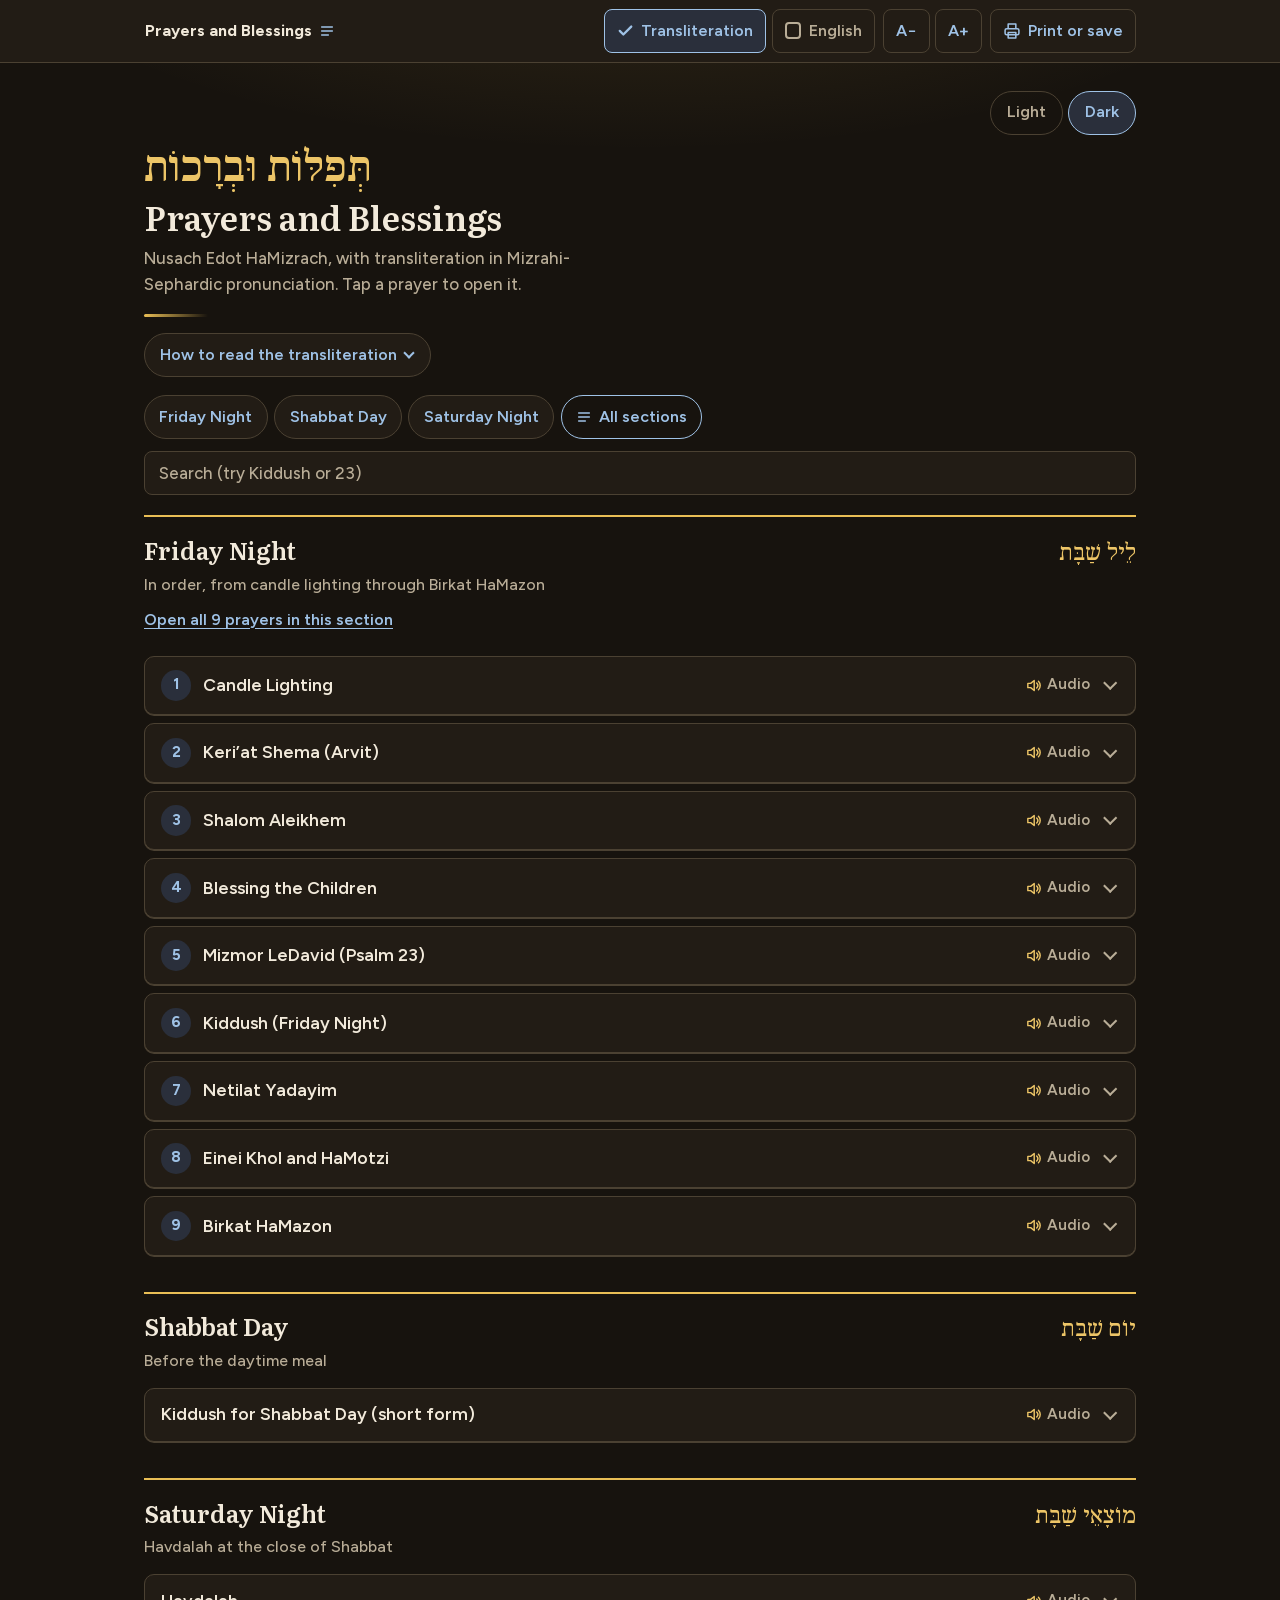
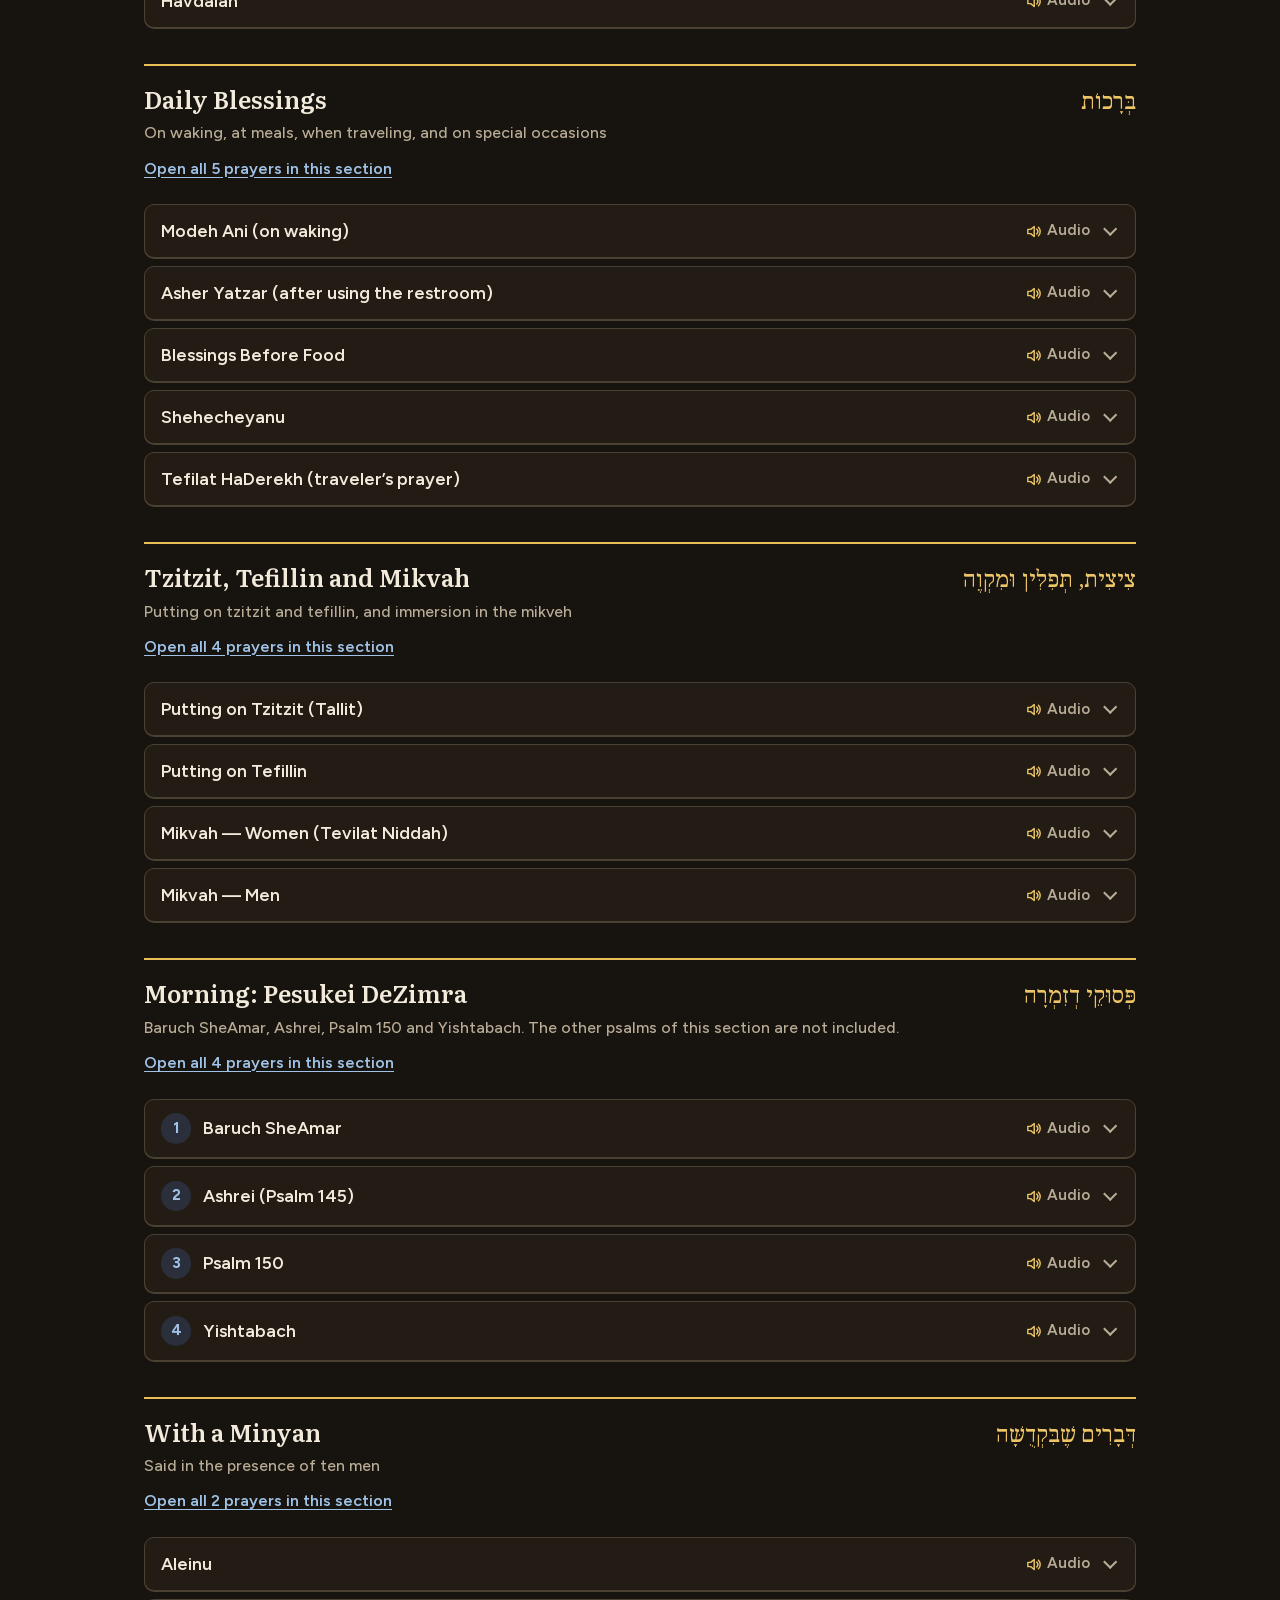
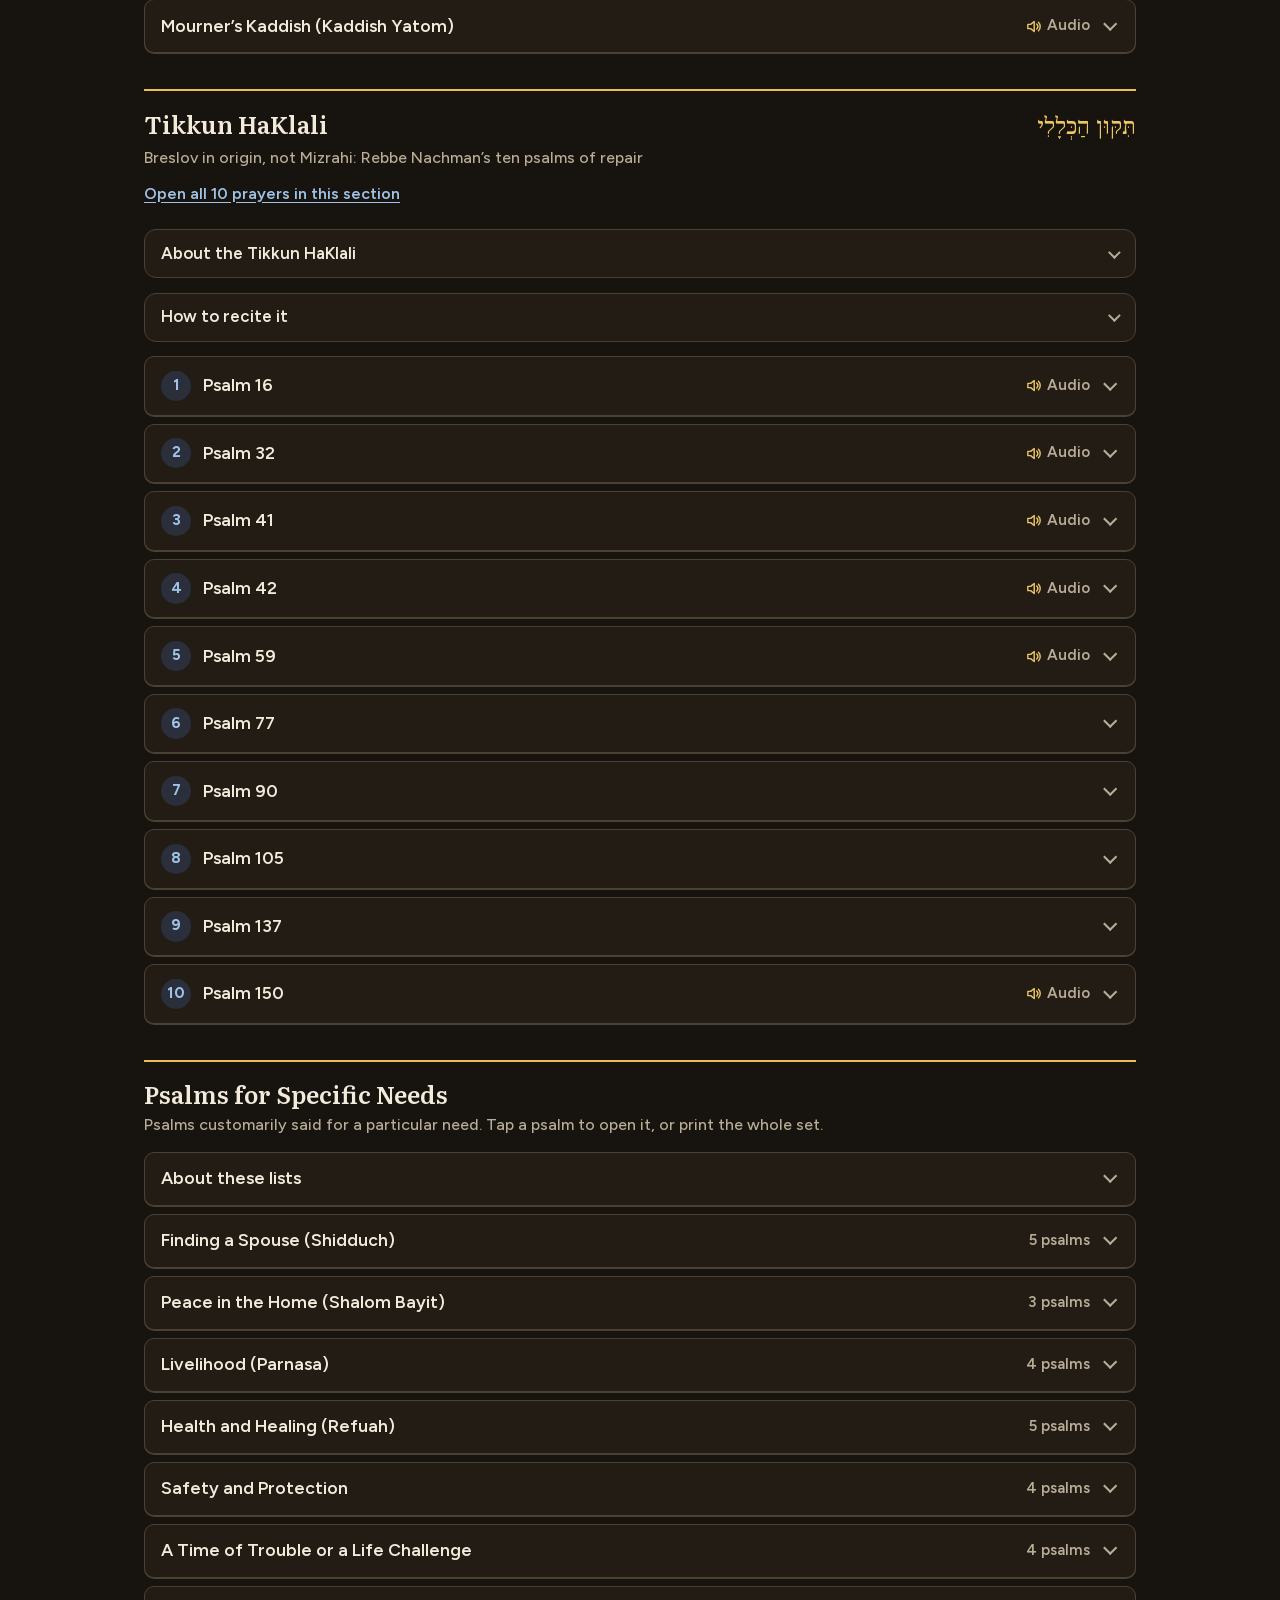
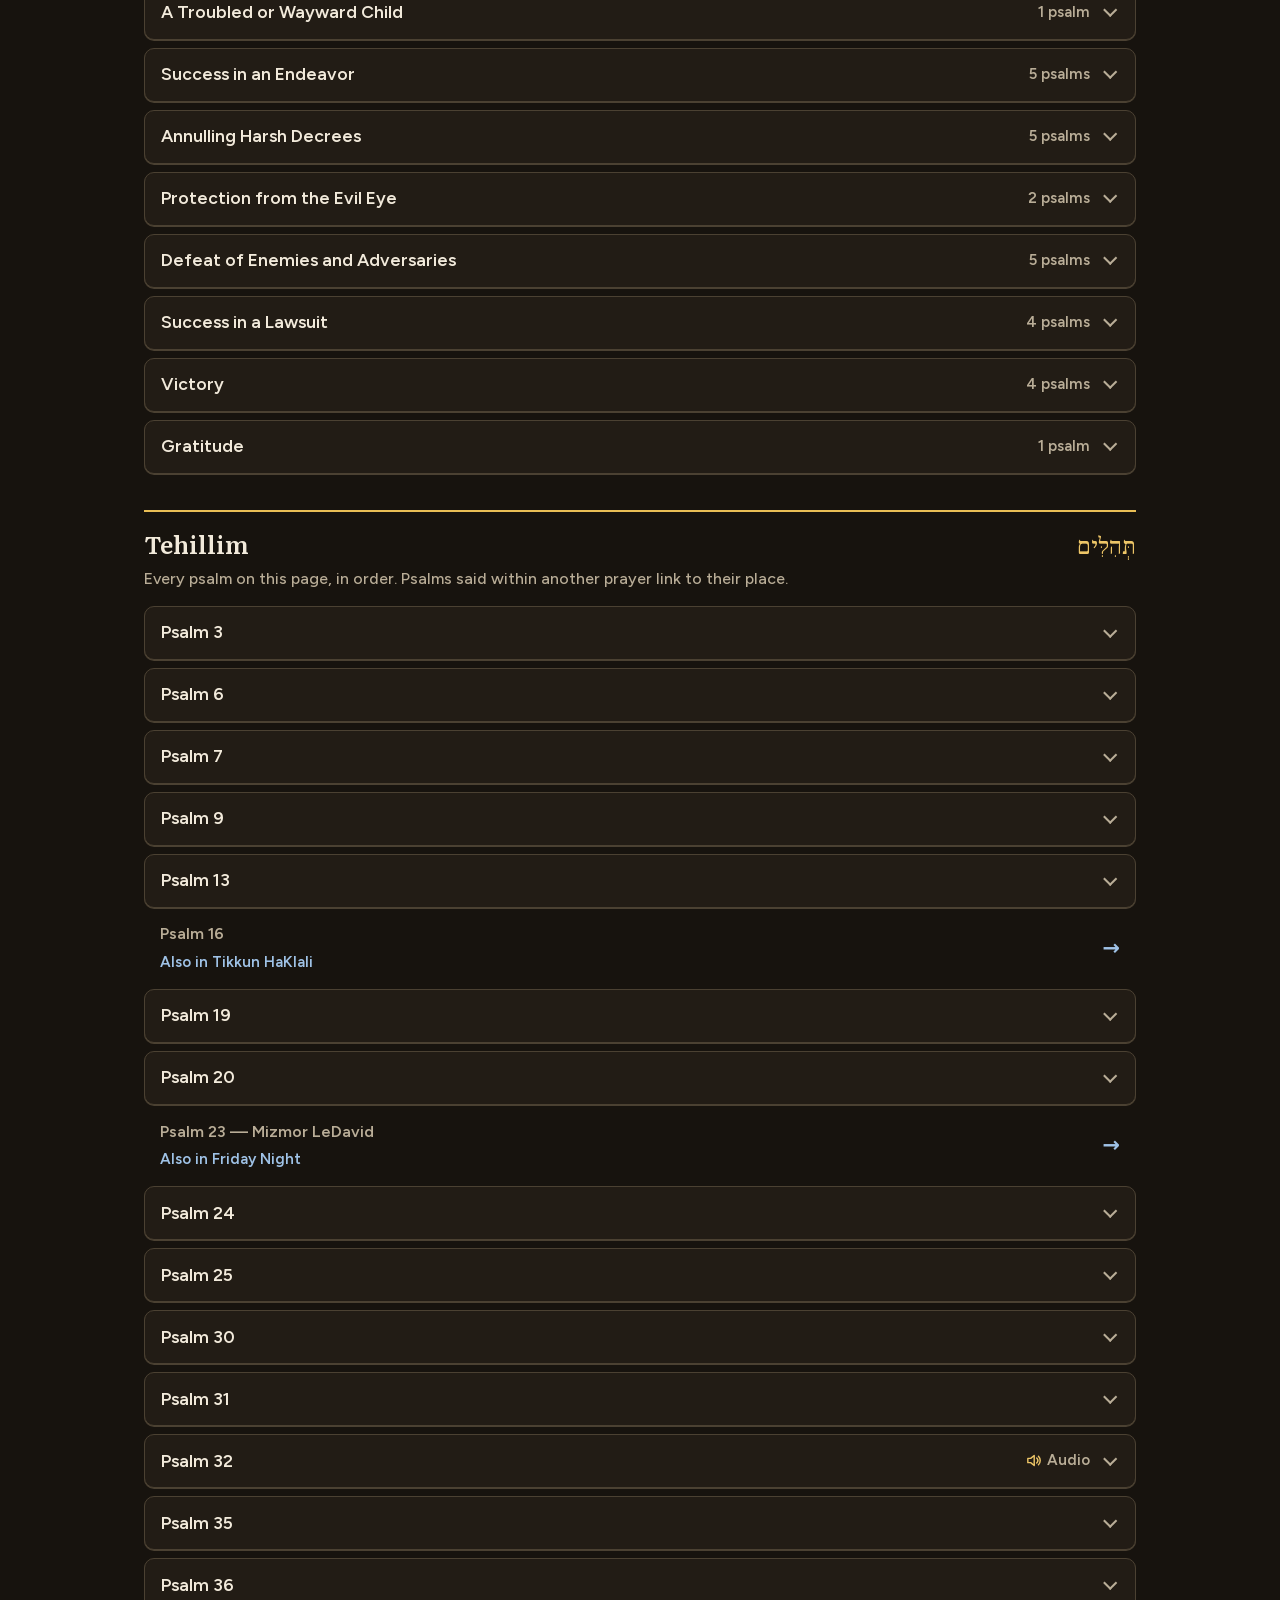
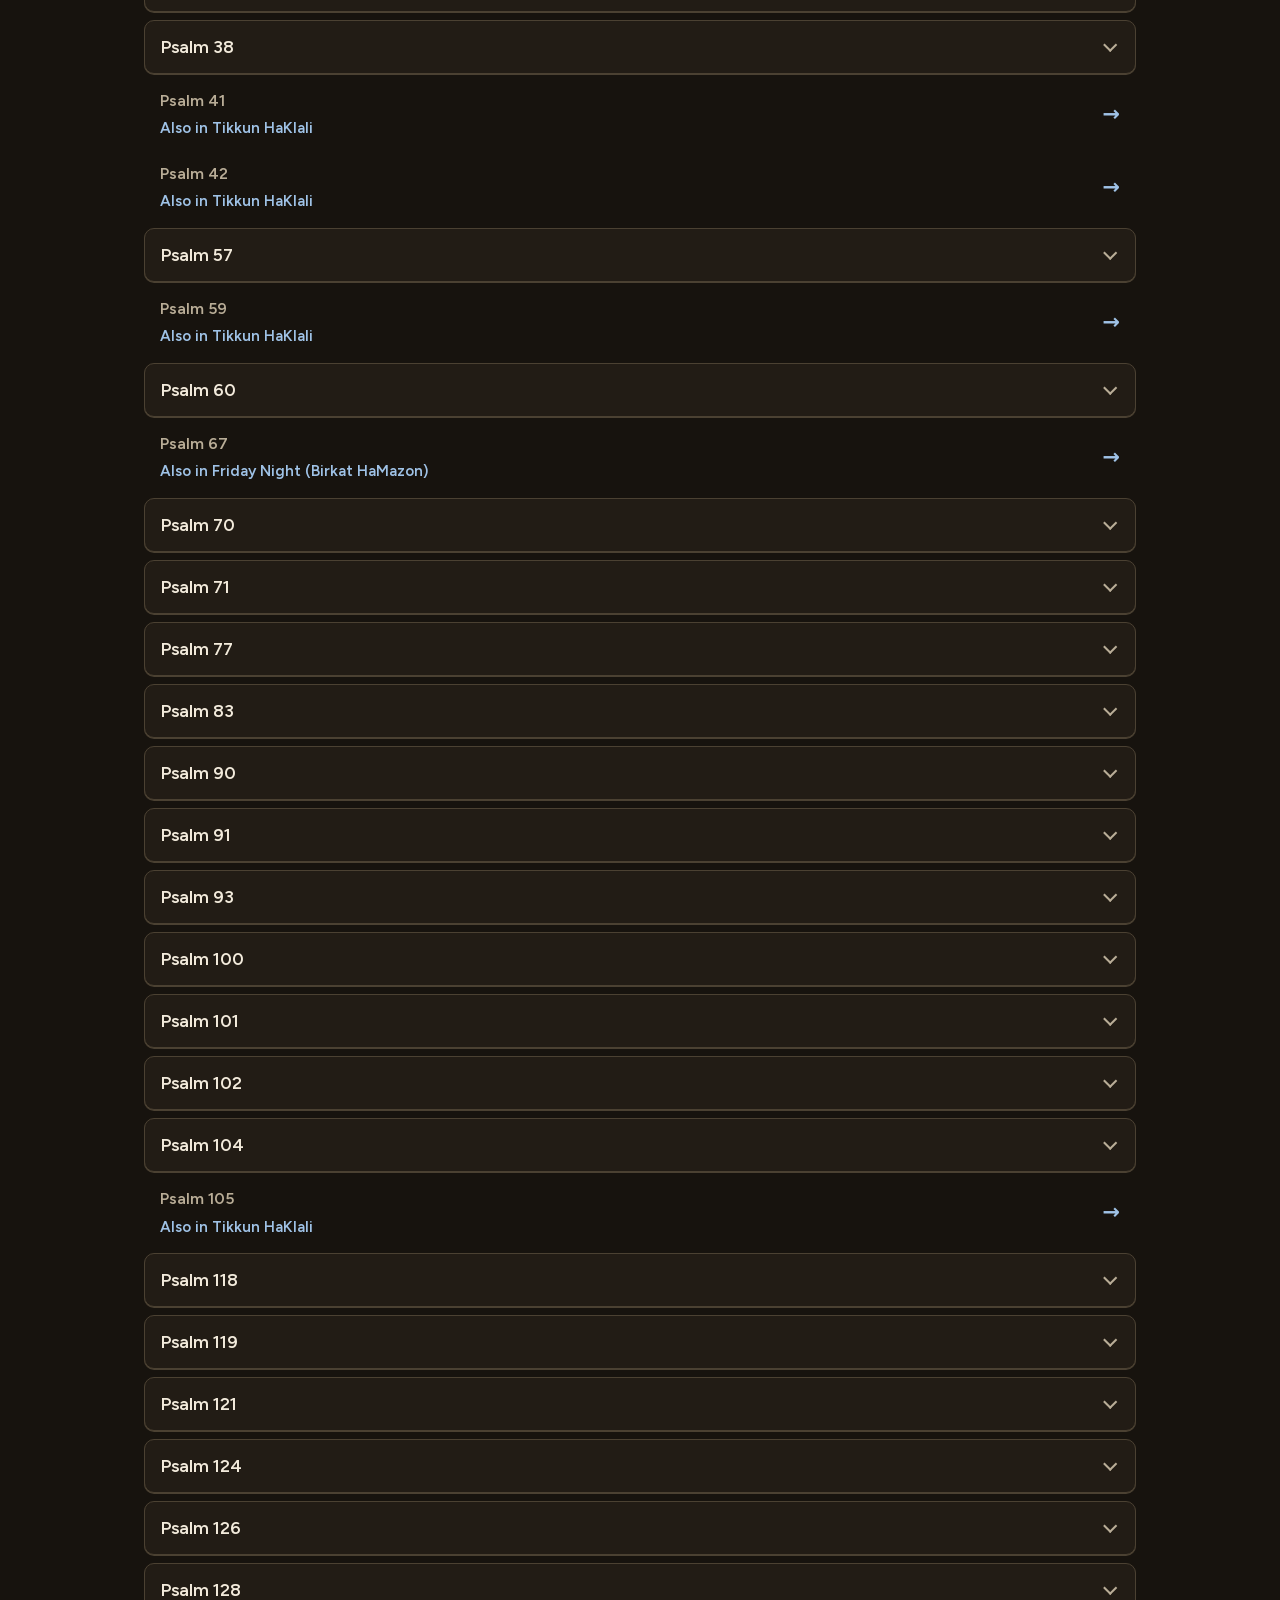
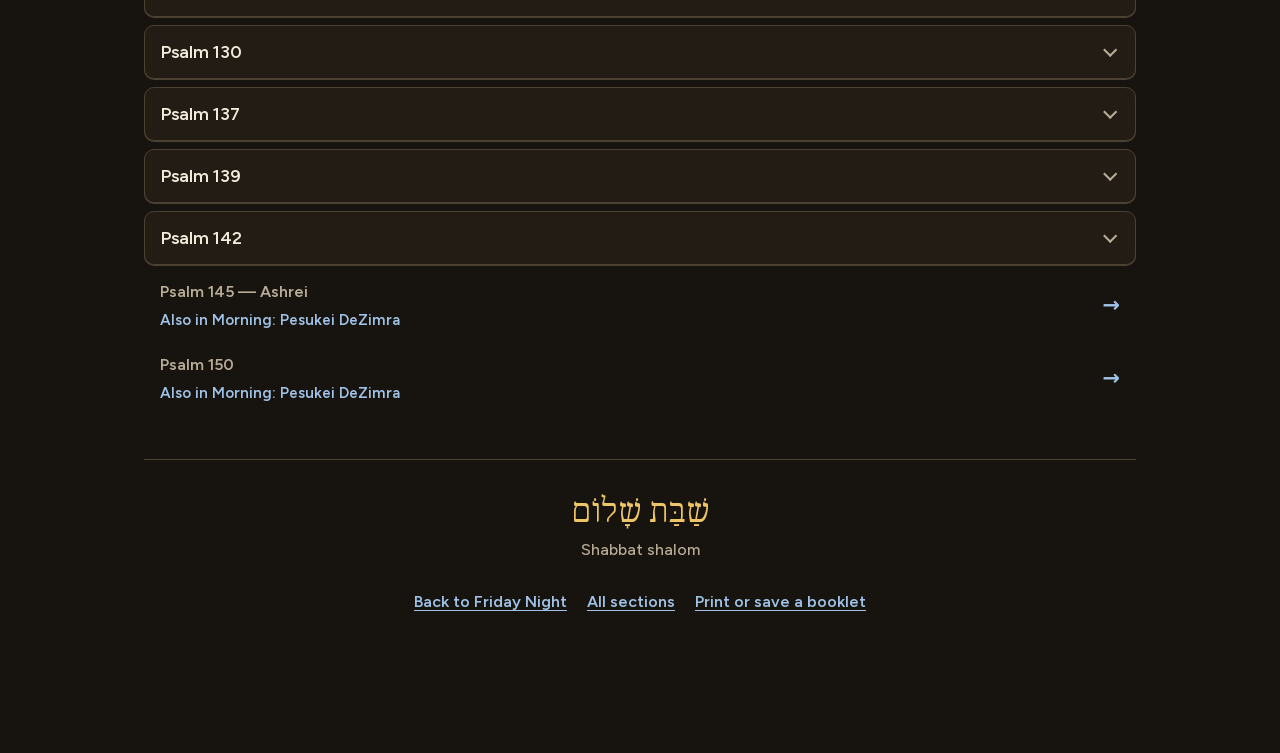
==== commit 396decbb: "Add 15 new recordings (16 sections) and check audio wiring Adds Shehecheyanu, Tefilat HaDerekh, Tzit" ====
--- a/Prayers and Blessings v2 (open this).html
+++ b/Prayers and Blessings v2 (open this).html
@@ -574,32 +574,32 @@
 <div class="pbody" id="b13" hidden><p class="note">Each blessing is written out in full; paste the one that matches the food.</p><div class="listen"><span class="listen-label">Hebrew audio: HaEtz, HaAdamah, Mezonot, SheHakol</span><audio controls aria-label="Hebrew audio: Blessings Before Food" preload="none" src="audio/blessings-before-food.mp3">Your browser cannot play this audio.</audio></div><h4 id="s13-0">Fruit of the tree — HaEtz</h4><div class="say"><div class="line"><div class="hecol"><p class="he" lang="he" dir="rtl">בָּרוּךְ אַתָּה יְהֹוָה אֱלֹהֵינוּ מֶלֶךְ הָעוֹלָם, בּוֹרֵא פְּרִי הָעֵץ.</p></div><p class="tr">bah-ROOKH ah-TAH ah-doh-NIGH eh-loh-HAY-noo MEH-lekh hah-oh-LAHM, boh-REH peh-REE hah-ETZ.</p><p class="en">Blessed are You, Lord our God, King of the universe, who creates the fruit of the tree.</p></div><button class="copy" type="button" aria-label="Copy transliteration" title="Copy transliteration">Copy</button></div><h4 id="s13-1">Produce of the ground — HaAdamah</h4><p class="note">For vegetables, and for fruit that grows from the ground (e.g., bananas, melons, strawberries).</p><div class="say"><div class="line"><div class="hecol"><p class="he" lang="he" dir="rtl">בָּרוּךְ אַתָּה יְהֹוָה אֱלֹהֵינוּ מֶלֶךְ הָעוֹלָם, בּוֹרֵא פְּרִי הָאֲדָמָה.</p></div><p class="tr">bah-ROOKH ah-TAH ah-doh-NIGH eh-loh-HAY-noo MEH-lekh hah-oh-LAHM, boh-REH peh-REE hah-ah-dah-MAH.</p><p class="en">Blessed are You, Lord our God, King of the universe, who creates the fruit of the ground.</p></div><button class="copy" type="button" aria-label="Copy transliteration" title="Copy transliteration">Copy</button></div><h4 id="s13-2">Baked goods and grain foods — Mezonot</h4><p class="note">For cake, cookies, crackers, pastries, and cooked dishes of the five grains (wheat, barley, spelt, oats, rye) that are not bread. Bread itself takes HaMotzi.</p><div class="say"><div class="line"><div class="hecol"><p class="he" lang="he" dir="rtl">בָּרוּךְ אַתָּה יְהֹוָה אֱלֹהֵינוּ מֶלֶךְ הָעוֹלָם, בּוֹרֵא מִינֵי מְזוֹנוֹת.</p></div><p class="tr">bah-ROOKH ah-TAH ah-doh-NIGH eh-loh-HAY-noo MEH-lekh hah-oh-LAHM, boh-REH mee-NAY meh-zoh-NOHT.</p><p class="en">Blessed are You, Lord our God, King of the universe, who creates various kinds of nourishment.</p></div><button class="copy" type="button" aria-label="Copy transliteration" title="Copy transliteration">Copy</button></div><h4 id="s13-3">All other foods and drinks — SheHakol</h4><p class="note">For meat, fish, eggs, dairy, drinks other than wine, and any food not covered above.</p><div class="say"><div class="line"><div class="hecol"><p class="he" lang="he" dir="rtl">בָּרוּךְ אַתָּה יְהֹוָה אֱלֹהֵינוּ מֶלֶךְ הָעוֹלָם, שֶׁהַכֹּל נִהְיָה בִּדְבָרוֹ.</p></div><p class="tr">bah-ROOKH ah-TAH ah-doh-NIGH eh-loh-HAY-noo MEH-lekh hah-oh-LAHM, sheh-hah-KOHL neeh-YAH beed-vah-ROH.</p><p class="en">Blessed are You, Lord our God, King of the universe, by whose word all things came to be.</p></div><button class="copy" type="button" aria-label="Copy transliteration" title="Copy transliteration">Copy</button></div></div>
 </section>
 <section class="prayer" id="s14" data-group="daily" data-title="Shehecheyanu">
-<h3 class="ptitle"><button type="button" class="ptoggle" aria-expanded="false" aria-controls="b14"><span class="pname">Shehecheyanu</span><span class="chev" aria-hidden="true"></span></button></h3>
-<div class="pbody" id="b14" hidden><p class="note">For a new seasonal fruit, a new significant garment or item, and the first night of a festival. Sephardic custom: a woman lighting festival candles does not add it at candle lighting.</p><div class="say"><div class="line"><div class="hecol"><p class="he" lang="he" dir="rtl">בָּרוּךְ אַתָּה יְהֹוָה אֱלֹהֵינוּ מֶלֶךְ הָעוֹלָם, שֶׁהֶחֱיָנוּ וְקִיְּמָנוּ וְהִגִּיעָנוּ לַזְּמַן הַזֶּה.</p></div><p class="tr">bah-ROOKH ah-TAH ah-doh-NIGH eh-loh-HAY-noo MEH-lekh hah-oh-LAHM, sheh-heh-kheh-YAH-noo veh-kee-yeh-MAH-noo veh-hee-gee-AH-noo laz-MAHN hah-ZEH.</p><p class="en">Blessed are You, Lord our God, King of the universe, who has given us life, sustained us, and brought us to this time.</p></div><button class="copy" type="button" aria-label="Copy transliteration" title="Copy transliteration">Copy</button></div></div>
+<h3 class="ptitle"><button type="button" class="ptoggle" aria-expanded="false" aria-controls="b14"><span class="pname">Shehecheyanu</span><span class="aud">Audio</span><span class="chev" aria-hidden="true"></span></button></h3>
+<div class="pbody" id="b14" hidden><p class="note">For a new seasonal fruit, a new significant garment or item, and the first night of a festival. Sephardic custom: a woman lighting festival candles does not add it at candle lighting.</p><div class="listen"><span class="listen-label">Hebrew audio</span><audio controls aria-label="Hebrew audio: Shehecheyanu" preload="none" src="audio/shehecheyanu.mp3">Your browser cannot play this audio.</audio></div><div class="say"><div class="line"><div class="hecol"><p class="he" lang="he" dir="rtl">בָּרוּךְ אַתָּה יְהֹוָה אֱלֹהֵינוּ מֶלֶךְ הָעוֹלָם, שֶׁהֶחֱיָנוּ וְקִיְּמָנוּ וְהִגִּיעָנוּ לַזְּמַן הַזֶּה.</p></div><p class="tr">bah-ROOKH ah-TAH ah-doh-NIGH eh-loh-HAY-noo MEH-lekh hah-oh-LAHM, sheh-heh-kheh-YAH-noo veh-kee-yeh-MAH-noo veh-hee-gee-AH-noo laz-MAHN hah-ZEH.</p><p class="en">Blessed are You, Lord our God, King of the universe, who has given us life, sustained us, and brought us to this time.</p></div><button class="copy" type="button" aria-label="Copy transliteration" title="Copy transliteration">Copy</button></div></div>
 </section>
 <section class="prayer" id="s15" data-group="daily" data-title="Tefilat HaDerekh (traveler's prayer)">
-<h3 class="ptitle"><button type="button" class="ptoggle" aria-expanded="false" aria-controls="b15"><span class="pname">Tefilat HaDerekh (traveler’s prayer)</span><span class="chev" aria-hidden="true"></span></button></h3>
-<div class="pbody" id="b15" hidden><p class="note">Said once per day of travel, after leaving the city’s built-up area, for a trip of at least a few miles (by car, plane, or train). Mizrahi text.</p><div class="say"><div class="line"><div class="hecol"><p class="he" lang="he" dir="rtl">יְהִי רָצוֹן מִלְּפָנֶיךָ יְהֹוָה אֱלֹהֵינוּ וֵאלֹהֵי אֲבוֹתֵינוּ, שֶׁתּוֹלִיכֵנוּ לְשָׁלוֹם, וְתַצְעִידֵנוּ לְשָׁלוֹם, וְתַדְרִיכֵנוּ לְשָׁלוֹם, וְתַגִּיעֵנוּ לִמְחוֹז חֶפְצֵנוּ לְחַיִּים וּלְשִׂמְחָה וּלְשָׁלוֹם.</p></div><p class="tr">yeh-HEE rah-TZOHN mee-leh-fah-NEH-khah ah-doh-NIGH eh-loh-HAY-noo veh-loh-HAY ah-voh-TAY-noo, sheh-toh-lee-KHEH-noo leh-shah-LOHM, veh-tahtz-ee-DEH-noo leh-shah-LOHM, veh-tahd-ree-KHEH-noo leh-shah-LOHM, veh-tah-gee-EH-noo leem-KHOHZ khef-TZEH-noo leh-khah-YEEM ool-seem-KHAH ool-shah-LOHM.</p><p class="en">May it be Your will, Lord our God and God of our fathers, to lead us in peace, direct our steps in peace, guide us in peace, and bring us to our desired destination in life, joy and peace.</p></div><button class="copy" type="button" aria-label="Copy transliteration" title="Copy transliteration">Copy</button></div><p class="note">If returning the same day, add:</p><div class="say"><div class="line"><div class="hecol"><p class="he" lang="he" dir="rtl">וְתַחְזִירֵנוּ לְשָׁלוֹם.</p></div><p class="tr">veh-tahkh-zee-REH-noo leh-shah-LOHM.</p><p class="en">And return us in peace.</p></div><div class="line"><div class="hecol"><p class="he" lang="he" dir="rtl">וְתַצִּילֵנוּ מִכַּף כָּל אוֹיֵב וְאוֹרֵב וְלִסְטִים וְחַיּוֹת רָעוֹת בַּדֶּרֶךְ, וּמִכָּל מִינֵי פֻּרְעָנֻיּוֹת הַמִּתְרַגְּשׁוֹת לָבוֹא לָעוֹלָם, וְתִתְּנֵנוּ לְחֵן וּלְחֶסֶד וּלְרַחֲמִים בְּעֵינֶיךָ וּבְעֵינֵי כָל רֹאֵינוּ, כִּי אֵל שׁוֹמֵעַ תְּפִלָּה וְתַחֲנוּן אַתָּה. בָּרוּךְ אַתָּה יְהֹוָה, שׁוֹמֵעַ תְּפִלָּה.</p></div><p class="tr">veh-tah-tzee-LEH-noo mee-KAHF kohl oh-YEV veh-oh-REV veh-lees-TEEM veh-khah-YOHT rah-OHT bah-DEH-rekh, oo-mee-KOHL mee-NAY poor-ah-noo-YOHT hah-meet-rah-geh-SHOHT lah-VOH lah-oh-LAHM, veh-tee-teh-NEH-noo leh-KHEN ool-KHEH-sed ool-rah-khah-MEEM beh-ay-NEH-khah oov-ay-NAY khohl roh-AY-noo, kee EL shoh-MEH-ah teh-fee-LAH veh-tah-khah-NOON AH-tah. bah-ROOKH ah-TAH ah-doh-NIGH, shoh-MEH-ah teh-fee-LAH.</p><p class="en">Rescue us from every enemy, ambush, robber and wild beast on the way, and from every kind of calamity that rages upon the world. Grant us grace, kindness and compassion in Your eyes and in the eyes of all who see us, for You are God who hears prayer and supplication. Blessed are You, Lord, who hears prayer.</p></div><button class="copy" type="button" aria-label="Copy transliteration" title="Copy transliteration">Copy</button></div><p class="note">Many Mizrahi siddurim then add Psalm 91:11, Psalm 121:8, Genesis 32:2–3, and Birkat Kohanim.</p></div>
+<h3 class="ptitle"><button type="button" class="ptoggle" aria-expanded="false" aria-controls="b15"><span class="pname">Tefilat HaDerekh (traveler’s prayer)</span><span class="aud">Audio</span><span class="chev" aria-hidden="true"></span></button></h3>
+<div class="pbody" id="b15" hidden><p class="note">Said once per day of travel, after leaving the city’s built-up area, for a trip of at least a few miles (by car, plane, or train). Mizrahi text.</p><div class="listen"><span class="listen-label">Hebrew audio</span><audio controls aria-label="Hebrew audio: Tefilat HaDerekh (traveler's prayer)" preload="none" src="audio/tefilat-haderekh.mp3">Your browser cannot play this audio.</audio></div><div class="say"><div class="line"><div class="hecol"><p class="he" lang="he" dir="rtl">יְהִי רָצוֹן מִלְּפָנֶיךָ יְהֹוָה אֱלֹהֵינוּ וֵאלֹהֵי אֲבוֹתֵינוּ, שֶׁתּוֹלִיכֵנוּ לְשָׁלוֹם, וְתַצְעִידֵנוּ לְשָׁלוֹם, וְתַדְרִיכֵנוּ לְשָׁלוֹם, וְתַגִּיעֵנוּ לִמְחוֹז חֶפְצֵנוּ לְחַיִּים וּלְשִׂמְחָה וּלְשָׁלוֹם.</p></div><p class="tr">yeh-HEE rah-TZOHN mee-leh-fah-NEH-khah ah-doh-NIGH eh-loh-HAY-noo veh-loh-HAY ah-voh-TAY-noo, sheh-toh-lee-KHEH-noo leh-shah-LOHM, veh-tahtz-ee-DEH-noo leh-shah-LOHM, veh-tahd-ree-KHEH-noo leh-shah-LOHM, veh-tah-gee-EH-noo leem-KHOHZ khef-TZEH-noo leh-khah-YEEM ool-seem-KHAH ool-shah-LOHM.</p><p class="en">May it be Your will, Lord our God and God of our fathers, to lead us in peace, direct our steps in peace, guide us in peace, and bring us to our desired destination in life, joy and peace.</p></div><button class="copy" type="button" aria-label="Copy transliteration" title="Copy transliteration">Copy</button></div><p class="note">If returning the same day, add:</p><div class="say"><div class="line"><div class="hecol"><p class="he" lang="he" dir="rtl">וְתַחְזִירֵנוּ לְשָׁלוֹם.</p></div><p class="tr">veh-tahkh-zee-REH-noo leh-shah-LOHM.</p><p class="en">And return us in peace.</p></div><div class="line"><div class="hecol"><p class="he" lang="he" dir="rtl">וְתַצִּילֵנוּ מִכַּף כָּל אוֹיֵב וְאוֹרֵב וְלִסְטִים וְחַיּוֹת רָעוֹת בַּדֶּרֶךְ, וּמִכָּל מִינֵי פֻּרְעָנֻיּוֹת הַמִּתְרַגְּשׁוֹת לָבוֹא לָעוֹלָם, וְתִתְּנֵנוּ לְחֵן וּלְחֶסֶד וּלְרַחֲמִים בְּעֵינֶיךָ וּבְעֵינֵי כָל רֹאֵינוּ, כִּי אֵל שׁוֹמֵעַ תְּפִלָּה וְתַחֲנוּן אַתָּה. בָּרוּךְ אַתָּה יְהֹוָה, שׁוֹמֵעַ תְּפִלָּה.</p></div><p class="tr">veh-tah-tzee-LEH-noo mee-KAHF kohl oh-YEV veh-oh-REV veh-lees-TEEM veh-khah-YOHT rah-OHT bah-DEH-rekh, oo-mee-KOHL mee-NAY poor-ah-noo-YOHT hah-meet-rah-geh-SHOHT lah-VOH lah-oh-LAHM, veh-tee-teh-NEH-noo leh-KHEN ool-KHEH-sed ool-rah-khah-MEEM beh-ay-NEH-khah oov-ay-NAY khohl roh-AY-noo, kee EL shoh-MEH-ah teh-fee-LAH veh-tah-khah-NOON AH-tah. bah-ROOKH ah-TAH ah-doh-NIGH, shoh-MEH-ah teh-fee-LAH.</p><p class="en">Rescue us from every enemy, ambush, robber and wild beast on the way, and from every kind of calamity that rages upon the world. Grant us grace, kindness and compassion in Your eyes and in the eyes of all who see us, for You are God who hears prayer and supplication. Blessed are You, Lord, who hears prayer.</p></div><button class="copy" type="button" aria-label="Copy transliteration" title="Copy transliteration">Copy</button></div><p class="note">Many Mizrahi siddurim then add Psalm 91:11, Psalm 121:8, Genesis 32:2–3, and Birkat Kohanim.</p></div>
 </section></div>
 <div class="group" id="g-mitzvot"><div class="ghead"><div class="gtitle"><h2>Tzitzit, Tefillin and Mikvah</h2><span class="ghe" lang="he" dir="rtl">צִיצִית, תְּפִלִּין וּמִקְוֶה</span></div><p>Putting on tzitzit and tefillin, and immersion in the mikveh</p></div><section class="prayer" id="s16" data-group="mitzvot" data-title="Putting on Tzitzit (Tallit)">
-<h3 class="ptitle"><button type="button" class="ptoggle" aria-expanded="false" aria-controls="b16"><span class="pname">Putting on Tzitzit (Tallit)</span><span class="chev" aria-hidden="true"></span></button></h3>
-<div class="pbody" id="b16" hidden><p class="note">Check the strings for damage before putting on a tallit. Hold the tallit and say Psalm 104:1–2, say the blessing, and wrap yourself (with a tallit gadol, the head and body are covered). Then say Mah Yakar. Mizrahi-Sephardic custom.</p><h4 id="s16-0">Before wrapping — Psalm 104:1–2</h4><div class="say"><div class="line"><div class="hecol"><p class="he" lang="he" dir="rtl">בָּרְכִי נַפְשִׁי אֶת יְהֹוָה, יְהֹוָה אֱלֹהַי גָּדַלְתָּ מְאֹד, הוֹד וְהָדָר לָבָשְׁתָּ. עֹטֶה אוֹר כַּשַּׂלְמָה, נוֹטֶה שָׁמַיִם כַּיְרִיעָה.</p></div><p class="tr">bahr-KHEE nahf-SHEE eht ah-doh-NIGH, ah-doh-NIGH eh-loh-HIGH gah-DAHL-tah meh-OHD, hohd veh-hah-DAHR lah-VAHSH-tah. oh-TEH ohr kah-sahl-MAH, noh-TEH shah-MAH-yeem kah-yeh-ree-AH.</p><p class="en">Bless the Lord, my soul. Lord my God, You are very great; You are clothed in splendor and majesty. He wraps Himself in light as in a garment; He stretches out the heavens like a curtain.</p></div><button class="copy" type="button" aria-label="Copy transliteration" title="Copy transliteration">Copy</button></div><h4 id="s16-1">Blessing — tallit gadol (large tallit)</h4><p class="note">Say standing, then wrap yourself.</p><div class="say"><div class="line"><div class="hecol"><p class="he" lang="he" dir="rtl">בָּרוּךְ אַתָּה יְהֹוָה אֱלֹהֵינוּ מֶלֶךְ הָעוֹלָם, אֲשֶׁר קִדְּשָׁנוּ בְּמִצְוֹתָיו וְצִוָּנוּ לְהִתְעַטֵּף בַּצִּיצִית.</p></div><p class="tr">bah-ROOKH ah-TAH ah-doh-NIGH eh-loh-HAY-noo MEH-lekh hah-oh-LAHM, ah-SHER kee-deh-SHAH-noo beh-meetz-voh-TAHV veh-tzee-VAH-noo leh-heet-ah-TEF bah-tzee-TZEET.</p><p class="en">Blessed are You, Lord our God, King of the universe, who sanctified us with His commandments and commanded us to wrap ourselves in the tzitzit.</p></div><button class="copy" type="button" aria-label="Copy transliteration" title="Copy transliteration">Copy</button></div><h4 id="s16-2">Blessing — tallit katan (small tallit worn under the clothing)</h4><p class="note">Say this blessing instead when putting on a tallit katan.</p><div class="say"><div class="line"><div class="hecol"><p class="he" lang="he" dir="rtl">בָּרוּךְ אַתָּה יְהֹוָה אֱלֹהֵינוּ מֶלֶךְ הָעוֹלָם, אֲשֶׁר קִדְּשָׁנוּ בְּמִצְוֹתָיו וְצִוָּנוּ עַל מִצְוַת צִיצִית.</p></div><p class="tr">bah-ROOKH ah-TAH ah-doh-NIGH eh-loh-HAY-noo MEH-lekh hah-oh-LAHM, ah-SHER kee-deh-SHAH-noo beh-meetz-voh-TAHV veh-tzee-VAH-noo ahl meetz-VAHT tzee-TZEET.</p><p class="en">Blessed are You, Lord our God, King of the universe, who sanctified us with His commandments and commanded us concerning the commandment of tzitzit.</p></div><button class="copy" type="button" aria-label="Copy transliteration" title="Copy transliteration">Copy</button></div><h4 id="s16-3">After wrapping — Mah Yakar (Psalm 36:8–11)</h4><div class="say"><div class="line"><div class="hecol"><p class="he" lang="he" dir="rtl">מַה יָּקָר חַסְדְּךָ אֱלֹהִים, וּבְנֵי אָדָם בְּצֵל כְּנָפֶיךָ יֶחֱסָיוּן. יִרְוְיֻן מִדֶּשֶׁן בֵּיתֶךָ, וְנַחַל עֲדָנֶיךָ תַשְׁקֵם. כִּי עִמְּךָ מְקוֹר חַיִּים, בְּאוֹרְךָ נִרְאֶה אוֹר. מְשֹׁךְ חַסְדְּךָ לְיֹדְעֶיךָ, וְצִדְקָתְךָ לְיִשְׁרֵי לֵב.</p></div><p class="tr">mah yah-KAHR khahs-deh-KHAH eh-loh-HEEM, oov-NAY ah-DAHM beh-TZEL keh-nah-feh-KHAH yeh-kheh-sah-YOON. yeer-veh-YOON mee-DEH-shen bay-teh-KHAH, veh-NAH-khahl ah-dah-neh-KHAH tahsh-KEM. kee ee-meh-KHAH meh-KOHR khah-YEEM, beh-oh-reh-KHAH neer-EH ohr. meh-SHOHKH khahs-deh-KHAH leh-yohd-eh-KHAH, veh-tzeed-kaht-KHAH leh-yeesh-RAY layv.</p><p class="en">How precious is Your kindness, God! The children of man take refuge in the shadow of Your wings. They are sated from the abundance of Your House, and You give them to drink from the stream of Your delights. For with You is the source of life; in Your light we see light. Extend Your kindness to those who know You, and Your righteousness to the upright of heart.</p></div><button class="copy" type="button" aria-label="Copy transliteration" title="Copy transliteration">Copy</button></div></div>
+<h3 class="ptitle"><button type="button" class="ptoggle" aria-expanded="false" aria-controls="b16"><span class="pname">Putting on Tzitzit (Tallit)</span><span class="aud">Audio</span><span class="chev" aria-hidden="true"></span></button></h3>
+<div class="pbody" id="b16" hidden><p class="note">Check the strings for damage before putting on a tallit. Hold the tallit and say Psalm 104:1–2, say the blessing, and wrap yourself (with a tallit gadol, the head and body are covered). Then say Mah Yakar. Mizrahi-Sephardic custom.</p><div class="listen"><span class="listen-label">Hebrew audio</span><audio controls aria-label="Hebrew audio: Putting on Tzitzit (Tallit)" preload="none" src="audio/tzitzit-tallit.mp3">Your browser cannot play this audio.</audio></div><h4 id="s16-0">Before wrapping — Psalm 104:1–2</h4><div class="say"><div class="line"><div class="hecol"><p class="he" lang="he" dir="rtl">בָּרְכִי נַפְשִׁי אֶת יְהֹוָה, יְהֹוָה אֱלֹהַי גָּדַלְתָּ מְאֹד, הוֹד וְהָדָר לָבָשְׁתָּ. עֹטֶה אוֹר כַּשַּׂלְמָה, נוֹטֶה שָׁמַיִם כַּיְרִיעָה.</p></div><p class="tr">bahr-KHEE nahf-SHEE eht ah-doh-NIGH, ah-doh-NIGH eh-loh-HIGH gah-DAHL-tah meh-OHD, hohd veh-hah-DAHR lah-VAHSH-tah. oh-TEH ohr kah-sahl-MAH, noh-TEH shah-MAH-yeem kah-yeh-ree-AH.</p><p class="en">Bless the Lord, my soul. Lord my God, You are very great; You are clothed in splendor and majesty. He wraps Himself in light as in a garment; He stretches out the heavens like a curtain.</p></div><button class="copy" type="button" aria-label="Copy transliteration" title="Copy transliteration">Copy</button></div><h4 id="s16-1">Blessing — tallit gadol (large tallit)</h4><p class="note">Say standing, then wrap yourself.</p><div class="say"><div class="line"><div class="hecol"><p class="he" lang="he" dir="rtl">בָּרוּךְ אַתָּה יְהֹוָה אֱלֹהֵינוּ מֶלֶךְ הָעוֹלָם, אֲשֶׁר קִדְּשָׁנוּ בְּמִצְוֹתָיו וְצִוָּנוּ לְהִתְעַטֵּף בַּצִּיצִית.</p></div><p class="tr">bah-ROOKH ah-TAH ah-doh-NIGH eh-loh-HAY-noo MEH-lekh hah-oh-LAHM, ah-SHER kee-deh-SHAH-noo beh-meetz-voh-TAHV veh-tzee-VAH-noo leh-heet-ah-TEF bah-tzee-TZEET.</p><p class="en">Blessed are You, Lord our God, King of the universe, who sanctified us with His commandments and commanded us to wrap ourselves in the tzitzit.</p></div><button class="copy" type="button" aria-label="Copy transliteration" title="Copy transliteration">Copy</button></div><h4 id="s16-2">Blessing — tallit katan (small tallit worn under the clothing)</h4><p class="note">Say this blessing instead when putting on a tallit katan.</p><div class="say"><div class="line"><div class="hecol"><p class="he" lang="he" dir="rtl">בָּרוּךְ אַתָּה יְהֹוָה אֱלֹהֵינוּ מֶלֶךְ הָעוֹלָם, אֲשֶׁר קִדְּשָׁנוּ בְּמִצְוֹתָיו וְצִוָּנוּ עַל מִצְוַת צִיצִית.</p></div><p class="tr">bah-ROOKH ah-TAH ah-doh-NIGH eh-loh-HAY-noo MEH-lekh hah-oh-LAHM, ah-SHER kee-deh-SHAH-noo beh-meetz-voh-TAHV veh-tzee-VAH-noo ahl meetz-VAHT tzee-TZEET.</p><p class="en">Blessed are You, Lord our God, King of the universe, who sanctified us with His commandments and commanded us concerning the commandment of tzitzit.</p></div><button class="copy" type="button" aria-label="Copy transliteration" title="Copy transliteration">Copy</button></div><h4 id="s16-3">After wrapping — Mah Yakar (Psalm 36:8–11)</h4><div class="say"><div class="line"><div class="hecol"><p class="he" lang="he" dir="rtl">מַה יָּקָר חַסְדְּךָ אֱלֹהִים, וּבְנֵי אָדָם בְּצֵל כְּנָפֶיךָ יֶחֱסָיוּן. יִרְוְיֻן מִדֶּשֶׁן בֵּיתֶךָ, וְנַחַל עֲדָנֶיךָ תַשְׁקֵם. כִּי עִמְּךָ מְקוֹר חַיִּים, בְּאוֹרְךָ נִרְאֶה אוֹר. מְשֹׁךְ חַסְדְּךָ לְיֹדְעֶיךָ, וְצִדְקָתְךָ לְיִשְׁרֵי לֵב.</p></div><p class="tr">mah yah-KAHR khahs-deh-KHAH eh-loh-HEEM, oov-NAY ah-DAHM beh-TZEL keh-nah-feh-KHAH yeh-kheh-sah-YOON. yeer-veh-YOON mee-DEH-shen bay-teh-KHAH, veh-NAH-khahl ah-dah-neh-KHAH tahsh-KEM. kee ee-meh-KHAH meh-KOHR khah-YEEM, beh-oh-reh-KHAH neer-EH ohr. meh-SHOHKH khahs-deh-KHAH leh-yohd-eh-KHAH, veh-tzeed-kaht-KHAH leh-yeesh-RAY layv.</p><p class="en">How precious is Your kindness, God! The children of man take refuge in the shadow of Your wings. They are sated from the abundance of Your House, and You give them to drink from the stream of Your delights. For with You is the source of life; in Your light we see light. Extend Your kindness to those who know You, and Your righteousness to the upright of heart.</p></div><button class="copy" type="button" aria-label="Copy transliteration" title="Copy transliteration">Copy</button></div></div>
 </section>
 <section class="prayer" id="s17" data-group="mitzvot" data-title="Putting on Tefillin">
-<h3 class="ptitle"><button type="button" class="ptoggle" aria-expanded="false" aria-controls="b17"><span class="pname">Putting on Tefillin</span><span class="chev" aria-hidden="true"></span></button></h3>
-<div class="pbody" id="b17" hidden><p class="note">Put on the arm tefillin first, then the head tefillin, and do not speak in between. Sephardic custom follows the Shulchan Aruch: one blessing, said on the arm tefillin, covers both. Ashkenazim add a second blessing on the head tefillin and say Barukh Shem; some Sephardic communities also say the second blessing. Follow your rav.</p><h4 id="s17-0">Arm tefillin — blessing</h4><p class="note">Say it as you place the tefillin on the arm, before tightening the strap.</p><div class="say"><div class="line"><div class="hecol"><p class="he" lang="he" dir="rtl">בָּרוּךְ אַתָּה יְהֹוָה אֱלֹהֵינוּ מֶלֶךְ הָעוֹלָם, אֲשֶׁר קִדְּשָׁנוּ בְּמִצְוֹתָיו וְצִוָּנוּ לְהָנִיחַ תְּפִלִּין.</p></div><p class="tr">bah-ROOKH ah-TAH ah-doh-NIGH eh-loh-HAY-noo MEH-lekh hah-oh-LAHM, ah-SHER kee-deh-SHAH-noo beh-meetz-voh-TAHV veh-tzee-VAH-noo leh-hah-NEE-ahkh teh-fee-LEEN.</p><p class="en">Blessed are You, Lord our God, King of the universe, who sanctified us with His commandments and commanded us to put on tefillin.</p></div><button class="copy" type="button" aria-label="Copy transliteration" title="Copy transliteration">Copy</button></div><h4 id="s17-1">Head tefillin — blessing</h4><p class="note">Say this only if you spoke between the arm and head tefillin, or if your community says it every time.</p><div class="say"><div class="line"><div class="hecol"><p class="he" lang="he" dir="rtl">בָּרוּךְ אַתָּה יְהֹוָה אֱלֹהֵינוּ מֶלֶךְ הָעוֹלָם, אֲשֶׁר קִדְּשָׁנוּ בְּמִצְוֹתָיו וְצִוָּנוּ עַל מִצְוַת תְּפִלִּין.</p></div><p class="tr">bah-ROOKH ah-TAH ah-doh-NIGH eh-loh-HAY-noo MEH-lekh hah-oh-LAHM, ah-SHER kee-deh-SHAH-noo beh-meetz-voh-TAHV veh-tzee-VAH-noo ahl meetz-VAHT teh-fee-LEEN.</p><p class="en">Blessed are You, Lord our God, King of the universe, who sanctified us with His commandments and commanded us concerning the commandment of tefillin.</p></div><button class="copy" type="button" aria-label="Copy transliteration" title="Copy transliteration">Copy</button></div><h4 id="s17-2">Winding the strap around the finger — Hosea 2:21–22</h4><p class="note">Said while winding the strap three times around the middle finger.</p><div class="say"><div class="line"><div class="hecol"><p class="he" lang="he" dir="rtl">וְאֵרַשְׂתִּיךְ לִי לְעוֹלָם, וְאֵרַשְׂתִּיךְ לִי בְּצֶדֶק וּבְמִשְׁפָּט וּבְחֶסֶד וּבְרַחֲמִים. וְאֵרַשְׂתִּיךְ לִי בֶּאֱמוּנָה, וְיָדַעַתְּ אֶת יְהֹוָה.</p></div><p class="tr">veh-eh-rahs-TEEKH lee leh-oh-LAHM, veh-eh-rahs-TEEKH lee beh-TZEH-dek oov-meesh-PAHT oov-KHEH-sed oov-rah-khah-MEEM. veh-eh-rahs-TEEKH lee beh-eh-moo-NAH, veh-yah-DAH-aht eht ah-doh-NIGH.</p><p class="en">I will betroth you to Me forever; I will betroth you to Me in righteousness and justice, in kindness and compassion. I will betroth you to Me in faithfulness, and you shall know the Lord.</p></div><button class="copy" type="button" aria-label="Copy transliteration" title="Copy transliteration">Copy</button></div></div>
+<h3 class="ptitle"><button type="button" class="ptoggle" aria-expanded="false" aria-controls="b17"><span class="pname">Putting on Tefillin</span><span class="aud">Audio</span><span class="chev" aria-hidden="true"></span></button></h3>
+<div class="pbody" id="b17" hidden><p class="note">Put on the arm tefillin first, then the head tefillin, and do not speak in between. Sephardic custom follows the Shulchan Aruch: one blessing, said on the arm tefillin, covers both. Ashkenazim add a second blessing on the head tefillin and say Barukh Shem; some Sephardic communities also say the second blessing. Follow your rav.</p><div class="listen"><span class="listen-label">Hebrew audio</span><audio controls aria-label="Hebrew audio: Putting on Tefillin" preload="none" src="audio/tefillin.mp3">Your browser cannot play this audio.</audio></div><h4 id="s17-0">Arm tefillin — blessing</h4><p class="note">Say it as you place the tefillin on the arm, before tightening the strap.</p><div class="say"><div class="line"><div class="hecol"><p class="he" lang="he" dir="rtl">בָּרוּךְ אַתָּה יְהֹוָה אֱלֹהֵינוּ מֶלֶךְ הָעוֹלָם, אֲשֶׁר קִדְּשָׁנוּ בְּמִצְוֹתָיו וְצִוָּנוּ לְהָנִיחַ תְּפִלִּין.</p></div><p class="tr">bah-ROOKH ah-TAH ah-doh-NIGH eh-loh-HAY-noo MEH-lekh hah-oh-LAHM, ah-SHER kee-deh-SHAH-noo beh-meetz-voh-TAHV veh-tzee-VAH-noo leh-hah-NEE-ahkh teh-fee-LEEN.</p><p class="en">Blessed are You, Lord our God, King of the universe, who sanctified us with His commandments and commanded us to put on tefillin.</p></div><button class="copy" type="button" aria-label="Copy transliteration" title="Copy transliteration">Copy</button></div><h4 id="s17-1">Head tefillin — blessing</h4><p class="note">Say this only if you spoke between the arm and head tefillin, or if your community says it every time.</p><div class="say"><div class="line"><div class="hecol"><p class="he" lang="he" dir="rtl">בָּרוּךְ אַתָּה יְהֹוָה אֱלֹהֵינוּ מֶלֶךְ הָעוֹלָם, אֲשֶׁר קִדְּשָׁנוּ בְּמִצְוֹתָיו וְצִוָּנוּ עַל מִצְוַת תְּפִלִּין.</p></div><p class="tr">bah-ROOKH ah-TAH ah-doh-NIGH eh-loh-HAY-noo MEH-lekh hah-oh-LAHM, ah-SHER kee-deh-SHAH-noo beh-meetz-voh-TAHV veh-tzee-VAH-noo ahl meetz-VAHT teh-fee-LEEN.</p><p class="en">Blessed are You, Lord our God, King of the universe, who sanctified us with His commandments and commanded us concerning the commandment of tefillin.</p></div><button class="copy" type="button" aria-label="Copy transliteration" title="Copy transliteration">Copy</button></div><h4 id="s17-2">Winding the strap around the finger — Hosea 2:21–22</h4><p class="note">Said while winding the strap three times around the middle finger.</p><div class="say"><div class="line"><div class="hecol"><p class="he" lang="he" dir="rtl">וְאֵרַשְׂתִּיךְ לִי לְעוֹלָם, וְאֵרַשְׂתִּיךְ לִי בְּצֶדֶק וּבְמִשְׁפָּט וּבְחֶסֶד וּבְרַחֲמִים. וְאֵרַשְׂתִּיךְ לִי בֶּאֱמוּנָה, וְיָדַעַתְּ אֶת יְהֹוָה.</p></div><p class="tr">veh-eh-rahs-TEEKH lee leh-oh-LAHM, veh-eh-rahs-TEEKH lee beh-TZEH-dek oov-meesh-PAHT oov-KHEH-sed oov-rah-khah-MEEM. veh-eh-rahs-TEEKH lee beh-eh-moo-NAH, veh-yah-DAH-aht eht ah-doh-NIGH.</p><p class="en">I will betroth you to Me forever; I will betroth you to Me in righteousness and justice, in kindness and compassion. I will betroth you to Me in faithfulness, and you shall know the Lord.</p></div><button class="copy" type="button" aria-label="Copy transliteration" title="Copy transliteration">Copy</button></div></div>
 </section>
 <section class="prayer" id="s18" data-group="mitzvot" data-title="Mikvah — Women (Tevilat Niddah)">
-<h3 class="ptitle"><button type="button" class="ptoggle" aria-expanded="false" aria-controls="b18"><span class="pname">Mikvah — Women (Tevilat Niddah)</span><span class="chev" aria-hidden="true"></span></button></h3>
-<div class="pbody" id="b18" hidden><p class="note">The blessing is said once. Mizrahi-Sephardic custom has two orders. The Shulchan Aruch and Rav Ovadia Yosef: say it before immersing, outside the water of the mikveh itself. The Ben Ish Chai (Iraqi custom): immerse once, say the blessing, then immerse again. Ask the mikveh attendant or your rav which your community follows.</p><h4 id="s18-0">Blessing</h4><div class="say"><div class="line"><div class="hecol"><p class="he" lang="he" dir="rtl">בָּרוּךְ אַתָּה יְהֹוָה אֱלֹהֵינוּ מֶלֶךְ הָעוֹלָם, אֲשֶׁר קִדְּשָׁנוּ בְּמִצְוֹתָיו וְצִוָּנוּ עַל הַטְּבִילָה.</p></div><p class="tr">bah-ROOKH ah-TAH ah-doh-NIGH eh-loh-HAY-noo MEH-lekh hah-oh-LAHM, ah-SHER kee-deh-SHAH-noo beh-meetz-voh-TAHV veh-tzee-VAH-noo ahl hah-teh-vee-LAH.</p><p class="en">Blessed are You, Lord our God, King of the universe, who sanctified us with His commandments and commanded us concerning immersion.</p></div><button class="copy" type="button" aria-label="Copy transliteration" title="Copy transliteration">Copy</button></div><p class="note">There is no set text for a personal prayer; many women add one in their own words.</p></div>
+<h3 class="ptitle"><button type="button" class="ptoggle" aria-expanded="false" aria-controls="b18"><span class="pname">Mikvah — Women (Tevilat Niddah)</span><span class="aud">Audio</span><span class="chev" aria-hidden="true"></span></button></h3>
+<div class="pbody" id="b18" hidden><p class="note">The blessing is said once. Mizrahi-Sephardic custom has two orders. The Shulchan Aruch and Rav Ovadia Yosef: say it before immersing, outside the water of the mikveh itself. The Ben Ish Chai (Iraqi custom): immerse once, say the blessing, then immerse again. Ask the mikveh attendant or your rav which your community follows.</p><div class="listen"><span class="listen-label">Hebrew audio</span><audio controls aria-label="Hebrew audio: Mikvah — Women (Tevilat Niddah)" preload="none" src="audio/mikvah-women.mp3">Your browser cannot play this audio.</audio></div><h4 id="s18-0">Blessing</h4><div class="say"><div class="line"><div class="hecol"><p class="he" lang="he" dir="rtl">בָּרוּךְ אַתָּה יְהֹוָה אֱלֹהֵינוּ מֶלֶךְ הָעוֹלָם, אֲשֶׁר קִדְּשָׁנוּ בְּמִצְוֹתָיו וְצִוָּנוּ עַל הַטְּבִילָה.</p></div><p class="tr">bah-ROOKH ah-TAH ah-doh-NIGH eh-loh-HAY-noo MEH-lekh hah-oh-LAHM, ah-SHER kee-deh-SHAH-noo beh-meetz-voh-TAHV veh-tzee-VAH-noo ahl hah-teh-vee-LAH.</p><p class="en">Blessed are You, Lord our God, King of the universe, who sanctified us with His commandments and commanded us concerning immersion.</p></div><button class="copy" type="button" aria-label="Copy transliteration" title="Copy transliteration">Copy</button></div><p class="note">There is no set text for a personal prayer; many women add one in their own words.</p></div>
 </section>
 <section class="prayer" id="s19" data-group="mitzvot" data-title="Mikvah — Men">
-<h3 class="ptitle"><button type="button" class="ptoggle" aria-expanded="false" aria-controls="b19"><span class="pname">Mikvah — Men</span><span class="chev" aria-hidden="true"></span></button></h3>
-<div class="pbody" id="b19" hidden><p class="note">Men have no obligation to immerse today. Many immerse by custom before Shabbat and festivals, before Rosh Hashanah and Yom Kippur, and before prayer. The usual practice is that no blessing is said on this immersion, and no set text is required. The verses below are commonly said. A convert is the exception: he or she says the blessing “al hatevilah” (see the women’s entry) after emerging from the water.</p><h4 id="s19-0">Verses commonly said</h4><div class="say"><div class="line"><div class="hecol"><p class="he" lang="he" dir="rtl">וְזָרַקְתִּי עֲלֵיכֶם מַיִם טְהוֹרִים וּטְהַרְתֶּם, מִכֹּל טֻמְאוֹתֵיכֶם וּמִכָּל גִּלּוּלֵיכֶם אֲטַהֵר אֶתְכֶם.</p></div><p class="tr">veh-zah-RAHK-tee ah-lay-KHEM MAH-yeem teh-hoh-REEM oo-teh-hahr-TEM, mee-KOHL toom-oh-tay-KHEM oo-mee-KOHL gee-loo-lay-KHEM ah-tah-HER et-KHEM.</p><p class="en">I will sprinkle pure water upon you and you shall be purified; from all your impurities and from all your idols I will purify you. (Ezekiel 36:25)</p></div><div class="line"><div class="hecol"><p class="he" lang="he" dir="rtl">מִקְוֵה יִשְׂרָאֵל יְהֹוָה.</p></div><p class="tr">meek-VEH yees-rah-EL ah-doh-NIGH.</p><p class="en">The Lord is the Mikveh (hope) of Israel. (Jeremiah 17:13)</p></div><button class="copy" type="button" aria-label="Copy transliteration" title="Copy transliteration">Copy</button></div></div>
+<h3 class="ptitle"><button type="button" class="ptoggle" aria-expanded="false" aria-controls="b19"><span class="pname">Mikvah — Men</span><span class="aud">Audio</span><span class="chev" aria-hidden="true"></span></button></h3>
+<div class="pbody" id="b19" hidden><p class="note">Men have no obligation to immerse today. Many immerse by custom before Shabbat and festivals, before Rosh Hashanah and Yom Kippur, and before prayer. The usual practice is that no blessing is said on this immersion, and no set text is required. The verses below are commonly said. A convert is the exception: he or she says the blessing “al hatevilah” (see the women’s entry) after emerging from the water.</p><div class="listen"><span class="listen-label">Hebrew audio</span><audio controls aria-label="Hebrew audio: Mikvah — Men" preload="none" src="audio/mikvah-men.mp3">Your browser cannot play this audio.</audio></div><h4 id="s19-0">Verses commonly said</h4><div class="say"><div class="line"><div class="hecol"><p class="he" lang="he" dir="rtl">וְזָרַקְתִּי עֲלֵיכֶם מַיִם טְהוֹרִים וּטְהַרְתֶּם, מִכֹּל טֻמְאוֹתֵיכֶם וּמִכָּל גִּלּוּלֵיכֶם אֲטַהֵר אֶתְכֶם.</p></div><p class="tr">veh-zah-RAHK-tee ah-lay-KHEM MAH-yeem teh-hoh-REEM oo-teh-hahr-TEM, mee-KOHL toom-oh-tay-KHEM oo-mee-KOHL gee-loo-lay-KHEM ah-tah-HER et-KHEM.</p><p class="en">I will sprinkle pure water upon you and you shall be purified; from all your impurities and from all your idols I will purify you. (Ezekiel 36:25)</p></div><div class="line"><div class="hecol"><p class="he" lang="he" dir="rtl">מִקְוֵה יִשְׂרָאֵל יְהֹוָה.</p></div><p class="tr">meek-VEH yees-rah-EL ah-doh-NIGH.</p><p class="en">The Lord is the Mikveh (hope) of Israel. (Jeremiah 17:13)</p></div><button class="copy" type="button" aria-label="Copy transliteration" title="Copy transliteration">Copy</button></div></div>
 </section></div>
 <div class="group" id="g-pesukei"><div class="ghead"><div class="gtitle"><h2>Morning: Pesukei DeZimra</h2><span class="ghe" lang="he" dir="rtl">פְּסוּקֵי דְזִמְרָה</span></div><p>Baruch SheAmar, Ashrei, Psalm 150 and Yishtabach. The other psalms of this section are not included.</p></div><section class="prayer" id="s20" data-group="pesukei" data-title="Baruch SheAmar">
-<h3 class="ptitle"><button type="button" class="ptoggle" aria-expanded="false" aria-controls="b20"><span class="num">1</span><span class="pname">Baruch SheAmar</span><span class="chev" aria-hidden="true"></span></button></h3>
-<div class="pbody" id="b20" hidden><p class="note">Say standing, even when praying alone. Do not speak from Baruch SheAmar until after Yishtabach. In the Sephardic order, Hodu (1 Chronicles 16:8–36) is said before this blessing; it is not included here. The text follows the Ari’s version, which the Chida directed Sephardim to say and which later Sephardic siddurim adopted.</p><h4 id="s20-0">The opening praises</h4><div class="say"><div class="line"><div class="hecol"><p class="he" lang="he" dir="rtl">בָּרוּךְ שֶׁאָמַר וְהָיָה הָעוֹלָם, בָּרוּךְ הוּא. בָּרוּךְ אוֹמֵר וְעוֹשֶׂה, בָּרוּךְ גּוֹזֵר וּמְקַיֵּם, בָּרוּךְ מְרַחֵם עַל הָאָרֶץ, בָּרוּךְ מְרַחֵם עַל הַבְּרִיּוֹת, בָּרוּךְ מְשַׁלֵּם שָׂכָר טוֹב לִירֵאָיו, בָּרוּךְ חַי לָעַד וְקַיָּם לָנֶצַח, בָּרוּךְ פּוֹדֶה וּמַצִּיל, בָּרוּךְ שְׁמוֹ.</p></div><p class="tr">bah-ROOKH sheh-AH-mahr veh-hah-YAH hah-oh-LAHM, bah-ROOKH HOO. bah-ROOKH oh-MER veh-oh-SEH, bah-ROOKH goh-ZER oo-meh-kah-YEM, bah-ROOKH meh-rah-KHEM ahl hah-AH-retz, bah-ROOKH meh-rah-KHEM ahl hah-beh-ree-YOHT, bah-ROOKH meh-shah-LEM sah-KHAHR TOHV lee-ray-AHV, bah-ROOKH KHIGH lah-AHD veh-kah-YAHM lah-NEH-tzahkh, bah-ROOKH poh-DEH oo-mah-TZEEL, bah-ROOKH sheh-MOH.</p><p class="en">Blessed is the One who spoke and the world came to be; blessed is He. Blessed is He who speaks and acts; blessed is He who decrees and fulfills; blessed is He who has compassion on the earth; blessed is He who has compassion on His creatures; blessed is He who pays a good reward to those who fear Him; blessed is He who lives forever and endures to eternity; blessed is He who redeems and rescues; blessed is His name.</p></div><button class="copy" type="button" aria-label="Copy transliteration" title="Copy transliteration">Copy</button></div><h4 id="s20-1">The blessing</h4><div class="say"><div class="line"><div class="hecol"><p class="he" lang="he" dir="rtl">בָּרוּךְ אַתָּה יְהֹוָה אֱלֹהֵינוּ מֶלֶךְ הָעוֹלָם, הָאֵל הָאָב הָרַחֲמָן, הַמְהֻלָּל בְּפִי עַמּוֹ, מְשֻׁבָּח וּמְפֹאָר בִּלְשׁוֹן חֲסִידָיו וַעֲבָדָיו. וּבְשִׁירֵי דָוִד עַבְדֶּךָ נְהַלֶּלְךָ יְהֹוָה אֱלֹהֵינוּ, בִּשְׁבָחוֹת וּבִזְמִירוֹת, נְגַדֶּלְךָ וּנְשַׁבֵּחֲךָ וּנְפָאֶרְךָ, וְנַזְכִּיר שִׁמְךָ וְנַמְלִיכְךָ מַלְכֵּנוּ אֱלֹהֵינוּ, יָחִיד חֵי הָעוֹלָמִים, מֶלֶךְ מְשֻׁבָּח וּמְפֹאָר עֲדֵי עַד שְׁמוֹ הַגָּדוֹל. בָּרוּךְ אַתָּה יְהֹוָה, מֶלֶךְ מְהֻלָּל בַּתִּשְׁבָּחוֹת.</p></div><p class="tr">bah-ROOKH ah-TAH ah-doh-NIGH eh-loh-HAY-noo MEH-lekh hah-oh-LAHM, hah-EL hah-AHV hah-rah-khah-MAHN, hah-meh-hoo-LAHL beh-FEE ah-MOH, meh-shoo-BAKH oo-meh-foh-AHR beel-SHOHN khah-see-DAHV vah-ah-vah-DAHV. oov-shee-RAY dah-VEED ahv-DEH-khah neh-hah-LEL-khah ah-doh-NIGH eh-loh-HAY-noo, beesh-vah-KHOHT oov-zee-mee-ROHT, neh-gah-DEL-khah oon-shah-BAY-khah oon-fah-ER-khah, veh-nahz-KEER sheem-KHAH veh-nahm-LEEKH-khah mahl-KAY-noo eh-loh-HAY-noo, yah-KHEED KHAY hah-oh-lah-MEEM, MEH-lekh meh-shoo-BAKH oo-meh-foh-AHR ah-DAY AHD sheh-MOH hah-gah-DOHL. bah-ROOKH ah-TAH ah-doh-NIGH, MEH-lekh meh-hoo-LAHL bah-teesh-bah-KHOHT.</p><p class="en">Blessed are You, Lord our God, King of the universe, the God, the compassionate Father, praised by the mouth of His people, lauded and glorified by the tongue of His devoted servants. With the songs of David Your servant we will praise You, Lord our God, with praises and psalms; we will magnify You, laud You and glorify You, mention Your name and proclaim You King, our King and our God, the only One, the Life of the worlds, King praised and glorified forever, His great name. Blessed are You, Lord, King praised with praises.</p></div><button class="copy" type="button" aria-label="Copy transliteration" title="Copy transliteration">Copy</button></div></div>
+<h3 class="ptitle"><button type="button" class="ptoggle" aria-expanded="false" aria-controls="b20"><span class="num">1</span><span class="pname">Baruch SheAmar</span><span class="aud">Audio</span><span class="chev" aria-hidden="true"></span></button></h3>
+<div class="pbody" id="b20" hidden><p class="note">Say standing, even when praying alone. Do not speak from Baruch SheAmar until after Yishtabach. In the Sephardic order, Hodu (1 Chronicles 16:8–36) is said before this blessing; it is not included here. The text follows the Ari’s version, which the Chida directed Sephardim to say and which later Sephardic siddurim adopted.</p><div class="listen"><span class="listen-label">Hebrew audio</span><audio controls aria-label="Hebrew audio: Baruch SheAmar" preload="none" src="audio/baruch-sheamar.mp3">Your browser cannot play this audio.</audio></div><h4 id="s20-0">The opening praises</h4><div class="say"><div class="line"><div class="hecol"><p class="he" lang="he" dir="rtl">בָּרוּךְ שֶׁאָמַר וְהָיָה הָעוֹלָם, בָּרוּךְ הוּא. בָּרוּךְ אוֹמֵר וְעוֹשֶׂה, בָּרוּךְ גּוֹזֵר וּמְקַיֵּם, בָּרוּךְ מְרַחֵם עַל הָאָרֶץ, בָּרוּךְ מְרַחֵם עַל הַבְּרִיּוֹת, בָּרוּךְ מְשַׁלֵּם שָׂכָר טוֹב לִירֵאָיו, בָּרוּךְ חַי לָעַד וְקַיָּם לָנֶצַח, בָּרוּךְ פּוֹדֶה וּמַצִּיל, בָּרוּךְ שְׁמוֹ.</p></div><p class="tr">bah-ROOKH sheh-AH-mahr veh-hah-YAH hah-oh-LAHM, bah-ROOKH HOO. bah-ROOKH oh-MER veh-oh-SEH, bah-ROOKH goh-ZER oo-meh-kah-YEM, bah-ROOKH meh-rah-KHEM ahl hah-AH-retz, bah-ROOKH meh-rah-KHEM ahl hah-beh-ree-YOHT, bah-ROOKH meh-shah-LEM sah-KHAHR TOHV lee-ray-AHV, bah-ROOKH KHIGH lah-AHD veh-kah-YAHM lah-NEH-tzahkh, bah-ROOKH poh-DEH oo-mah-TZEEL, bah-ROOKH sheh-MOH.</p><p class="en">Blessed is the One who spoke and the world came to be; blessed is He. Blessed is He who speaks and acts; blessed is He who decrees and fulfills; blessed is He who has compassion on the earth; blessed is He who has compassion on His creatures; blessed is He who pays a good reward to those who fear Him; blessed is He who lives forever and endures to eternity; blessed is He who redeems and rescues; blessed is His name.</p></div><button class="copy" type="button" aria-label="Copy transliteration" title="Copy transliteration">Copy</button></div><h4 id="s20-1">The blessing</h4><div class="say"><div class="line"><div class="hecol"><p class="he" lang="he" dir="rtl">בָּרוּךְ אַתָּה יְהֹוָה אֱלֹהֵינוּ מֶלֶךְ הָעוֹלָם, הָאֵל הָאָב הָרַחֲמָן, הַמְהֻלָּל בְּפִי עַמּוֹ, מְשֻׁבָּח וּמְפֹאָר בִּלְשׁוֹן חֲסִידָיו וַעֲבָדָיו. וּבְשִׁירֵי דָוִד עַבְדֶּךָ נְהַלֶּלְךָ יְהֹוָה אֱלֹהֵינוּ, בִּשְׁבָחוֹת וּבִזְמִירוֹת, נְגַדֶּלְךָ וּנְשַׁבֵּחֲךָ וּנְפָאֶרְךָ, וְנַזְכִּיר שִׁמְךָ וְנַמְלִיכְךָ מַלְכֵּנוּ אֱלֹהֵינוּ, יָחִיד חֵי הָעוֹלָמִים, מֶלֶךְ מְשֻׁבָּח וּמְפֹאָר עֲדֵי עַד שְׁמוֹ הַגָּדוֹל. בָּרוּךְ אַתָּה יְהֹוָה, מֶלֶךְ מְהֻלָּל בַּתִּשְׁבָּחוֹת.</p></div><p class="tr">bah-ROOKH ah-TAH ah-doh-NIGH eh-loh-HAY-noo MEH-lekh hah-oh-LAHM, hah-EL hah-AHV hah-rah-khah-MAHN, hah-meh-hoo-LAHL beh-FEE ah-MOH, meh-shoo-BAKH oo-meh-foh-AHR beel-SHOHN khah-see-DAHV vah-ah-vah-DAHV. oov-shee-RAY dah-VEED ahv-DEH-khah neh-hah-LEL-khah ah-doh-NIGH eh-loh-HAY-noo, beesh-vah-KHOHT oov-zee-mee-ROHT, neh-gah-DEL-khah oon-shah-BAY-khah oon-fah-ER-khah, veh-nahz-KEER sheem-KHAH veh-nahm-LEEKH-khah mahl-KAY-noo eh-loh-HAY-noo, yah-KHEED KHAY hah-oh-lah-MEEM, MEH-lekh meh-shoo-BAKH oo-meh-foh-AHR ah-DAY AHD sheh-MOH hah-gah-DOHL. bah-ROOKH ah-TAH ah-doh-NIGH, MEH-lekh meh-hoo-LAHL bah-teesh-bah-KHOHT.</p><p class="en">Blessed are You, Lord our God, King of the universe, the God, the compassionate Father, praised by the mouth of His people, lauded and glorified by the tongue of His devoted servants. With the songs of David Your servant we will praise You, Lord our God, with praises and psalms; we will magnify You, laud You and glorify You, mention Your name and proclaim You King, our King and our God, the only One, the Life of the worlds, King praised and glorified forever, His great name. Blessed are You, Lord, King praised with praises.</p></div><button class="copy" type="button" aria-label="Copy transliteration" title="Copy transliteration">Copy</button></div></div>
 </section>
 <section class="prayer" id="s21" data-group="pesukei" data-title="Ashrei (Psalm 145)">
 <h3 class="ptitle"><button type="button" class="ptoggle" aria-expanded="false" aria-controls="b21"><span class="num">2</span><span class="pname">Ashrei (Psalm 145)</span><span class="aud">Audio</span><span class="chev" aria-hidden="true"></span></button></h3>
@@ -610,38 +610,38 @@
 <div class="pbody" id="b31" hidden><p class="note">The final psalm, recited every morning in Pesukei DeZimra. The last verse is customarily said twice.</p><div class="listen"><span class="listen-label">Hebrew audio</span><audio controls aria-label="Hebrew audio: Psalm 150" preload="none" src="audio/psalm-150.mp3">Your browser cannot play this audio.</audio></div><div class="say"><div class="line"><div class="hecol"><p class="he" lang="he" dir="rtl">הַלְלוּיָהּ, הַלְלוּ אֵל בְּקָדְשׁוֹ, הַלְלוּהוּ בִּרְקִיעַ עֻזּוֹ.</p></div><p class="tr">hahl-loo-YAH, hahl-LOO EL beh-kohd-SHOH, hahl-LOO-hoo beer-KEE-ah oo-ZOH.</p><p class="en">Halleluyah. Praise God in His sanctuary; praise Him in the firmament of His strength.</p></div><div class="line"><div class="hecol"><p class="he" lang="he" dir="rtl">הַלְלוּהוּ בִגְבוּרֹתָיו, הַלְלוּהוּ כְּרֹב גֻּדְלוֹ.</p></div><p class="tr">hahl-LOO-hoo veeg-voo-roh-TAHV, hahl-LOO-hoo keh-ROHV good-LOH.</p><p class="en">Praise Him for His mighty deeds; praise Him according to His abundant greatness.</p></div><div class="line"><div class="hecol"><p class="he" lang="he" dir="rtl">הַלְלוּהוּ בְּתֵקַע שׁוֹפָר, הַלְלוּהוּ בְּנֵבֶל וְכִנּוֹר.</p></div><p class="tr">hahl-LOO-hoo beh-TEH-kah shoh-FAHR, hahl-LOO-hoo beh-NEH-vel veh-khee-NOHR.</p><p class="en">Praise Him with the blast of the shofar; praise Him with lyre and harp.</p></div><div class="line"><div class="hecol"><p class="he" lang="he" dir="rtl">הַלְלוּהוּ בְּתֹף וּמָחוֹל, הַלְלוּהוּ בְּמִנִּים וְעֻגָב.</p></div><p class="tr">hahl-LOO-hoo beh-TOHF oo-mah-KHOHL, hahl-LOO-hoo beh-mee-NEEM veh-oo-GAHV.</p><p class="en">Praise Him with drum and dance; praise Him with strings and flute.</p></div><div class="line"><div class="hecol"><p class="he" lang="he" dir="rtl">הַלְלוּהוּ בְצִלְצְלֵי שָׁמַע, הַלְלוּהוּ בְּצִלְצְלֵי תְרוּעָה.</p></div><p class="tr">hahl-LOO-hoo veh-tzeel-tzeh-LAY shah-MAH, hahl-LOO-hoo beh-tzeel-tzeh-LAY teh-roo-AH.</p><p class="en">Praise Him with resounding cymbals; praise Him with clanging cymbals.</p></div><div class="line"><div class="hecol"><p class="he" lang="he" dir="rtl">כֹּל הַנְּשָׁמָה תְּהַלֵּל יָהּ, הַלְלוּיָהּ.</p></div><p class="tr">kohl hah-neh-shah-MAH teh-hah-LEL YAH, hahl-loo-YAH.</p><p class="en">Let every soul praise the Lord. Halleluyah.</p></div><div class="line"><div class="hecol"><p class="he" lang="he" dir="rtl">כֹּל הַנְּשָׁמָה תְּהַלֵּל יָהּ, הַלְלוּיָהּ.</p></div><p class="tr">kohl hah-neh-shah-MAH teh-hah-LEL YAH, hahl-loo-YAH.</p><p class="en">Let every soul praise the Lord. Halleluyah.</p></div><button class="copy" type="button" aria-label="Copy transliteration" title="Copy transliteration">Copy</button></div></div>
 </section>
 <section class="prayer" id="s22" data-group="pesukei" data-title="Yishtabach">
-<h3 class="ptitle"><button type="button" class="ptoggle" aria-expanded="false" aria-controls="b22"><span class="num">4</span><span class="pname">Yishtabach</span><span class="chev" aria-hidden="true"></span></button></h3>
-<div class="pbody" id="b22" hidden><p class="note">Said after the last psalm, and without any speech in between. It does not begin with “Barukh,” because it is joined to Baruch SheAmar. Mizrahi custom: only the chazan stands. On Shabbat and Yom Tov, Mizrahi siddurim add “uvchen” before it. The closing “melekh gadol umehulal” joins the two readings found in earlier sources; Ashkenazim say “gadol batishbachot.”</p><h4 id="s22-0">Praise and blessing</h4><div class="say"><div class="line"><div class="hecol"><p class="he" lang="he" dir="rtl">יִשְׁתַּבַּח שִׁמְךָ לָעַד מַלְכֵּנוּ, הָאֵל הַמֶּלֶךְ הַגָּדוֹל וְהַקָּדוֹשׁ בַּשָּׁמַיִם וּבָאָרֶץ. כִּי לְךָ נָאֶה, יְהֹוָה אֱלֹהֵינוּ וֵאלֹהֵי אֲבוֹתֵינוּ, שִׁיר וּשְׁבָחָה, הַלֵּל וְזִמְרָה, עֹז וּמֶמְשָׁלָה, נֶצַח, גְּדֻלָּה וּגְבוּרָה, תְּהִלָּה וְתִפְאֶרֶת, קְדֻשָּׁה וּמַלְכוּת, בְּרָכוֹת וְהוֹדָאוֹת מֵעַתָּה וְעַד עוֹלָם.</p></div><p class="tr">yeesh-tah-BAKH sheem-KHAH lah-AHD mahl-KAY-noo, hah-EL hah-MEH-lekh hah-gah-DOHL veh-hah-kah-DOHSH bah-shah-MAH-yeem oo-vah-AH-retz. kee leh-KHAH nah-EH, ah-doh-NIGH eh-loh-HAY-noo vay-loh-HAY ah-voh-TAY-noo, SHEER oosh-vah-KHAH, hah-LEL veez-MAH-rah, OHZ oo-mem-shah-LAH, NEH-tzahkh, geh-doo-LAH oog-voo-RAH, teh-hee-LAH veh-teef-EH-ret, keh-doo-SHAH oo-mahl-KHOOT, beh-rah-KHOHT veh-hoh-dah-OHT, meh-ah-TAH veh-AHD oh-LAHM.</p><p class="en">May Your name be praised forever, our King, the God, the great and holy King in heaven and on earth. For to You, Lord our God and God of our fathers, belong song and praise, hymn and psalm, strength and dominion, victory, greatness and might, praise and splendor, holiness and kingship, blessings and thanksgiving, from now and forever.</p></div><div class="line"><div class="hecol"><p class="he" lang="he" dir="rtl">בָּרוּךְ אַתָּה יְהֹוָה, אֵל מֶלֶךְ גָּדוֹל וּמְהֻלָּל בַּתִּשְׁבָּחוֹת, אֵל הַהוֹדָאוֹת, אֲדוֹן הַנִּפְלָאוֹת, הַבּוֹחֵר בְּשִׁירֵי זִמְרָה, מֶלֶךְ אֵל חֵי הָעוֹלָמִים.</p></div><p class="tr">bah-ROOKH ah-TAH ah-doh-NIGH, EL MEH-lekh gah-DOHL oo-meh-hoo-LAHL bah-teesh-bah-KHOHT, EL hah-hoh-dah-OHT, ah-DOHN hah-neef-lah-OHT, hah-boh-KHAYR beh-shee-RAY zeem-RAH, MEH-lekh EL KHAY hah-oh-lah-MEEM.</p><p class="en">Blessed are You, Lord, God, King great and extolled with praises, God of thanksgiving, Master of wonders, who chooses songs of psalm, King, God, Life of the worlds.</p></div><button class="copy" type="button" aria-label="Copy transliteration" title="Copy transliteration">Copy</button></div></div>
+<h3 class="ptitle"><button type="button" class="ptoggle" aria-expanded="false" aria-controls="b22"><span class="num">4</span><span class="pname">Yishtabach</span><span class="aud">Audio</span><span class="chev" aria-hidden="true"></span></button></h3>
+<div class="pbody" id="b22" hidden><p class="note">Said after the last psalm, and without any speech in between. It does not begin with “Barukh,” because it is joined to Baruch SheAmar. Mizrahi custom: only the chazan stands. On Shabbat and Yom Tov, Mizrahi siddurim add “uvchen” before it. The closing “melekh gadol umehulal” joins the two readings found in earlier sources; Ashkenazim say “gadol batishbachot.”</p><div class="listen"><span class="listen-label">Hebrew audio</span><audio controls aria-label="Hebrew audio: Yishtabach" preload="none" src="audio/yishtabach.mp3">Your browser cannot play this audio.</audio></div><h4 id="s22-0">Praise and blessing</h4><div class="say"><div class="line"><div class="hecol"><p class="he" lang="he" dir="rtl">יִשְׁתַּבַּח שִׁמְךָ לָעַד מַלְכֵּנוּ, הָאֵל הַמֶּלֶךְ הַגָּדוֹל וְהַקָּדוֹשׁ בַּשָּׁמַיִם וּבָאָרֶץ. כִּי לְךָ נָאֶה, יְהֹוָה אֱלֹהֵינוּ וֵאלֹהֵי אֲבוֹתֵינוּ, שִׁיר וּשְׁבָחָה, הַלֵּל וְזִמְרָה, עֹז וּמֶמְשָׁלָה, נֶצַח, גְּדֻלָּה וּגְבוּרָה, תְּהִלָּה וְתִפְאֶרֶת, קְדֻשָּׁה וּמַלְכוּת, בְּרָכוֹת וְהוֹדָאוֹת מֵעַתָּה וְעַד עוֹלָם.</p></div><p class="tr">yeesh-tah-BAKH sheem-KHAH lah-AHD mahl-KAY-noo, hah-EL hah-MEH-lekh hah-gah-DOHL veh-hah-kah-DOHSH bah-shah-MAH-yeem oo-vah-AH-retz. kee leh-KHAH nah-EH, ah-doh-NIGH eh-loh-HAY-noo vay-loh-HAY ah-voh-TAY-noo, SHEER oosh-vah-KHAH, hah-LEL veez-MAH-rah, OHZ oo-mem-shah-LAH, NEH-tzahkh, geh-doo-LAH oog-voo-RAH, teh-hee-LAH veh-teef-EH-ret, keh-doo-SHAH oo-mahl-KHOOT, beh-rah-KHOHT veh-hoh-dah-OHT, meh-ah-TAH veh-AHD oh-LAHM.</p><p class="en">May Your name be praised forever, our King, the God, the great and holy King in heaven and on earth. For to You, Lord our God and God of our fathers, belong song and praise, hymn and psalm, strength and dominion, victory, greatness and might, praise and splendor, holiness and kingship, blessings and thanksgiving, from now and forever.</p></div><div class="line"><div class="hecol"><p class="he" lang="he" dir="rtl">בָּרוּךְ אַתָּה יְהֹוָה, אֵל מֶלֶךְ גָּדוֹל וּמְהֻלָּל בַּתִּשְׁבָּחוֹת, אֵל הַהוֹדָאוֹת, אֲדוֹן הַנִּפְלָאוֹת, הַבּוֹחֵר בְּשִׁירֵי זִמְרָה, מֶלֶךְ אֵל חֵי הָעוֹלָמִים.</p></div><p class="tr">bah-ROOKH ah-TAH ah-doh-NIGH, EL MEH-lekh gah-DOHL oo-meh-hoo-LAHL bah-teesh-bah-KHOHT, EL hah-hoh-dah-OHT, ah-DOHN hah-neef-lah-OHT, hah-boh-KHAYR beh-shee-RAY zeem-RAH, MEH-lekh EL KHAY hah-oh-lah-MEEM.</p><p class="en">Blessed are You, Lord, God, King great and extolled with praises, God of thanksgiving, Master of wonders, who chooses songs of psalm, King, God, Life of the worlds.</p></div><button class="copy" type="button" aria-label="Copy transliteration" title="Copy transliteration">Copy</button></div></div>
 </section></div>
 <div class="group" id="g-minyan"><div class="ghead"><div class="gtitle"><h2>With a Minyan</h2><span class="ghe" lang="he" dir="rtl">דְּבָרִים שֶׁבִּקְדֻשָּׁה</span></div><p>Said in the presence of ten men</p></div><section class="prayer" id="s23" data-group="minyan" data-title="Aleinu">
-<h3 class="ptitle"><button type="button" class="ptoggle" aria-expanded="false" aria-controls="b23"><span class="pname">Aleinu</span><span class="chev" aria-hidden="true"></span></button></h3>
-<div class="pbody" id="b23" hidden><p class="note">Said at the end of each service, standing. It may also be said without a minyan; the Kaddish that follows requires one. Bow at “vah-ah-NAKH-noo meesh-tah-khah-VEEM.”</p><div class="say"><div class="line"><div class="hecol"><p class="he" lang="he" dir="rtl">עָלֵינוּ לְשַׁבֵּחַ לַאֲדוֹן הַכֹּל, לָתֵת גְּדֻלָּה לְיוֹצֵר בְּרֵאשִׁית, שֶׁלֹּא עָשָׂנוּ כְּגוֹיֵי הָאֲרָצוֹת, וְלֹא שָׂמָנוּ כְּמִשְׁפְּחוֹת הָאֲדָמָה, שֶׁלֹּא שָׂם חֶלְקֵנוּ כָּהֶם, וְגוֹרָלֵנוּ כְּכָל הֲמוֹנָם. שֶׁהֵם מִשְׁתַּחֲוִים לְהֶבֶל וָרִיק, וּמִתְפַּלְלִים אֶל אֵל לֹא יוֹשִׁיעַ. וַאֲנַחְנוּ מִשְׁתַּחֲוִים לִפְנֵי מֶלֶךְ מַלְכֵי הַמְּלָכִים, הַקָּדוֹשׁ בָּרוּךְ הוּא.</p></div><p class="tr">ah-LAY-noo leh-shah-BEH-ahkh lah-ah-DOHN hah-KOHL, lah-TET geh-doo-LAH leh-yoh-TZER beh-reh-SHEET, sheh-LOH ah-SAH-noo keh-goh-YAY hah-ah-rah-TZOHT, veh-LOH sah-MAH-noo keh-meesh-peh-KHOHT hah-ah-dah-MAH, sheh-LOH SAHM khel-KEH-noo kah-HEM, veh-goh-rah-LEH-noo keh-KHOHL hah-moh-NAHM. sheh-HEM meesh-tah-khah-VEEM leh-HEH-vel vah-REEK, oo-meet-pah-leh-LEEM el EL loh yoh-SHEE-ah. vah-ah-NAKH-noo meesh-tah-khah-VEEM leef-NAY MEH-lekh mahl-KHAY hah-meh-lah-KHEEM, hah-kah-DOHSH bah-ROOKH HOO.</p><p class="en">It is our duty to praise the Master of all, to ascribe greatness to the Creator of the beginning, who did not make us like the nations of the lands nor place us like the families of the earth, who did not make our portion like theirs nor our lot like all their multitudes. For they bow to vanity and emptiness and pray to a god who cannot save. But we bow before the King of kings of kings, the Holy One, blessed be He.</p></div><div class="line"><div class="hecol"><p class="he" lang="he" dir="rtl">שֶׁהוּא נוֹטֶה שָׁמַיִם וְיוֹסֵד אָרֶץ, וּמוֹשַׁב יְקָרוֹ בַּשָּׁמַיִם מִמַּעַל, וּשְׁכִינַת עֻזּוֹ בְּגָבְהֵי מְרוֹמִים. הוּא אֱלֹהֵינוּ וְאֵין עוֹד אַחֵר, אֱמֶת מַלְכֵּנוּ וְאֶפֶס זוּלָתוֹ, כַּכָּתוּב בַּתּוֹרָה: וְיָדַעְתָּ הַיּוֹם וַהֲשֵׁבֹתָ אֶל לְבָבֶךָ, כִּי יְהֹוָה הוּא הָאֱלֹהִים בַּשָּׁמַיִם מִמַּעַל וְעַל הָאָרֶץ מִתָּחַת, אֵין עוֹד.</p></div><p class="tr">sheh-HOO noh-TEH shah-MAH-yeem veh-yoh-SED AH-retz, oo-moh-SHAHV yeh-kah-ROH bah-shah-MAH-yeem mee-MAH-ahl, oosh-khee-NAHT oo-ZOH beh-gohv-HAY meh-roh-MEEM. HOO eh-loh-HAY-noo veh-AYN ohd ah-KHER, eh-MET mahl-KEH-noo veh-EH-fes zoo-lah-TOH, kah-kah-TOOV bah-toh-RAH: veh-yah-dah-TAH hah-YOHM vah-hah-sheh-voh-TAH el leh-vah-VEH-khah, kee ah-doh-NIGH HOO hah-eh-loh-HEEM bah-shah-MAH-yeem mee-MAH-ahl veh-ahl hah-AH-retz mee-TAH-khaht, AYN ohd.</p><p class="en">He stretches out the heavens and founds the earth; the seat of His glory is in the heavens above and the presence of His might in the loftiest heights. He is our God; there is no other. Our King is true; there is none besides Him, as it is written in the Torah: Know this day and take it to heart that the Lord is God in the heavens above and on the earth below; there is no other.</p></div><button class="copy" type="button" aria-label="Copy transliteration" title="Copy transliteration">Copy</button></div><h4 id="s23-0">Second paragraph — Al Ken Nekaveh</h4><div class="say"><div class="line"><div class="hecol"><p class="he" lang="he" dir="rtl">עַל כֵּן נְקַוֶּה לְךָ יְהֹוָה אֱלֹהֵינוּ לִרְאוֹת מְהֵרָה בְּתִפְאֶרֶת עֻזָּךְ, לְהַעֲבִיר גִּלּוּלִים מִן הָאָרֶץ, וְהָאֱלִילִים כָּרוֹת יִכָּרֵתוּן, לְתַקֵּן עוֹלָם בְּמַלְכוּת שַׁדַּי, וְכָל בְּנֵי בָשָׂר יִקְרְאוּ בִשְׁמֶךָ, לְהַפְנוֹת אֵלֶיךָ כָּל רִשְׁעֵי אָרֶץ. יַכִּירוּ וְיֵדְעוּ כָּל יוֹשְׁבֵי תֵבֵל, כִּי לְךָ תִּכְרַע כָּל בֶּרֶךְ, תִּשָּׁבַע כָּל לָשׁוֹן.</p></div><p class="tr">ahl KEN neh-kah-VEH leh-KHAH ah-doh-NIGH eh-loh-HAY-noo leer-OHT meh-heh-RAH beh-teef-EH-ret oo-ZAKH, leh-hah-ah-VEER gee-loo-LEEM meen hah-AH-retz, veh-hah-eh-lee-LEEM kah-ROHT yee-kah-reh-TOON, leh-tah-KEN oh-LAHM beh-mahl-KHOOT shah-DIGH, veh-khohl beh-NAY vah-SAHR yeek-reh-OO veesh-MEH-khah, leh-hahf-NOHT eh-LEH-khah kohl reesh-AY AH-retz. yah-KEE-roo veh-yed-OO kohl yohsh-VAY teh-VEL, kee leh-KHAH teekh-RAH kohl BEH-rekh, tee-shah-VAH kohl lah-SHOHN.</p><p class="en">Therefore we hope in You, Lord our God, soon to see the glory of Your might, removing idols from the earth so that false gods are utterly cut off, perfecting the world under the kingship of the Almighty. All humanity will call upon Your name, and all the wicked of the earth will turn to You. All who dwell on earth will recognize and know that to You every knee must bend and every tongue swear loyalty.</p></div><div class="line"><div class="hecol"><p class="he" lang="he" dir="rtl">לְפָנֶיךָ יְהֹוָה אֱלֹהֵינוּ יִכְרְעוּ וְיִפֹּלוּ, וְלִכְבוֹד שִׁמְךָ יְקָר יִתֵּנוּ, וִיקַבְּלוּ כֻלָּם אֶת עֹל מַלְכוּתֶךָ, וְתִמְלֹךְ עֲלֵיהֶם מְהֵרָה לְעוֹלָם וָעֶד. כִּי הַמַּלְכוּת שֶׁלְּךָ הִיא, וּלְעוֹלְמֵי עַד תִּמְלֹךְ בְּכָבוֹד, כַּכָּתוּב בְּתוֹרָתֶךָ: יְהֹוָה יִמְלֹךְ לְעֹלָם וָעֶד. וְנֶאֱמַר: וְהָיָה יְהֹוָה לְמֶלֶךְ עַל כָּל הָאָרֶץ, בַּיּוֹם הַהוּא יִהְיֶה יְהֹוָה אֶחָד וּשְׁמוֹ אֶחָד.</p></div><p class="tr">leh-fah-NEH-khah ah-doh-NIGH eh-loh-HAY-noo yeekh-reh-OO veh-yee-POH-loo, veh-leekh-VOHD sheem-KHAH yeh-KAHR yee-TEH-noo, vee-kah-beh-LOO khoo-LAHM eht OHL mahl-khoo-TEH-khah, veh-teem-LOHKH ah-lay-HEM meh-heh-RAH leh-oh-LAHM vah-ED. kee hah-mahl-KHOOT sheh-leh-KHAH HEE, ool-oh-leh-MAY ahd teem-LOHKH beh-khah-VOHD, kah-kah-TOOV beh-toh-rah-TEH-khah: ah-doh-NIGH yeem-LOHKH leh-oh-LAHM vah-ED. veh-neh-eh-MAHR: veh-hah-YAH ah-doh-NIGH leh-MEH-lekh ahl kohl hah-AH-retz, bah-YOHM hah-HOO yeeh-YEH ah-doh-NIGH eh-KHAHD oosh-MOH eh-KHAHD.</p><p class="en">Before You, Lord our God, they will kneel and fall, and give honor to Your glorious name. They will all accept the yoke of Your kingship, and You will soon reign over them forever and ever. For the kingdom is Yours, and You will reign in glory for all eternity, as it is written in Your Torah: The Lord will reign forever and ever. And it is said: The Lord will be King over all the earth; on that day the Lord will be One and His name One.</p></div><button class="copy" type="button" aria-label="Copy transliteration" title="Copy transliteration">Copy</button></div><p class="note">Some Sephardic siddurim close with “oov-toh-rah-teh-KHAH kah-TOOV leh-MOHR: sheh-MAH yees-rah-EL, ah-doh-NIGH eh-loh-HAY-noo, ah-doh-NIGH eh-KHAHD.” Follow your siddur.</p></div>
+<h3 class="ptitle"><button type="button" class="ptoggle" aria-expanded="false" aria-controls="b23"><span class="pname">Aleinu</span><span class="aud">Audio</span><span class="chev" aria-hidden="true"></span></button></h3>
+<div class="pbody" id="b23" hidden><p class="note">Said at the end of each service, standing. It may also be said without a minyan; the Kaddish that follows requires one. Bow at “vah-ah-NAKH-noo meesh-tah-khah-VEEM.”</p><div class="listen"><span class="listen-label">Hebrew audio</span><audio controls aria-label="Hebrew audio: Aleinu" preload="none" src="audio/aleinu.mp3">Your browser cannot play this audio.</audio></div><div class="say"><div class="line"><div class="hecol"><p class="he" lang="he" dir="rtl">עָלֵינוּ לְשַׁבֵּחַ לַאֲדוֹן הַכֹּל, לָתֵת גְּדֻלָּה לְיוֹצֵר בְּרֵאשִׁית, שֶׁלֹּא עָשָׂנוּ כְּגוֹיֵי הָאֲרָצוֹת, וְלֹא שָׂמָנוּ כְּמִשְׁפְּחוֹת הָאֲדָמָה, שֶׁלֹּא שָׂם חֶלְקֵנוּ כָּהֶם, וְגוֹרָלֵנוּ כְּכָל הֲמוֹנָם. שֶׁהֵם מִשְׁתַּחֲוִים לְהֶבֶל וָרִיק, וּמִתְפַּלְלִים אֶל אֵל לֹא יוֹשִׁיעַ. וַאֲנַחְנוּ מִשְׁתַּחֲוִים לִפְנֵי מֶלֶךְ מַלְכֵי הַמְּלָכִים, הַקָּדוֹשׁ בָּרוּךְ הוּא.</p></div><p class="tr">ah-LAY-noo leh-shah-BEH-ahkh lah-ah-DOHN hah-KOHL, lah-TET geh-doo-LAH leh-yoh-TZER beh-reh-SHEET, sheh-LOH ah-SAH-noo keh-goh-YAY hah-ah-rah-TZOHT, veh-LOH sah-MAH-noo keh-meesh-peh-KHOHT hah-ah-dah-MAH, sheh-LOH SAHM khel-KEH-noo kah-HEM, veh-goh-rah-LEH-noo keh-KHOHL hah-moh-NAHM. sheh-HEM meesh-tah-khah-VEEM leh-HEH-vel vah-REEK, oo-meet-pah-leh-LEEM el EL loh yoh-SHEE-ah. vah-ah-NAKH-noo meesh-tah-khah-VEEM leef-NAY MEH-lekh mahl-KHAY hah-meh-lah-KHEEM, hah-kah-DOHSH bah-ROOKH HOO.</p><p class="en">It is our duty to praise the Master of all, to ascribe greatness to the Creator of the beginning, who did not make us like the nations of the lands nor place us like the families of the earth, who did not make our portion like theirs nor our lot like all their multitudes. For they bow to vanity and emptiness and pray to a god who cannot save. But we bow before the King of kings of kings, the Holy One, blessed be He.</p></div><div class="line"><div class="hecol"><p class="he" lang="he" dir="rtl">שֶׁהוּא נוֹטֶה שָׁמַיִם וְיוֹסֵד אָרֶץ, וּמוֹשַׁב יְקָרוֹ בַּשָּׁמַיִם מִמַּעַל, וּשְׁכִינַת עֻזּוֹ בְּגָבְהֵי מְרוֹמִים. הוּא אֱלֹהֵינוּ וְאֵין עוֹד אַחֵר, אֱמֶת מַלְכֵּנוּ וְאֶפֶס זוּלָתוֹ, כַּכָּתוּב בַּתּוֹרָה: וְיָדַעְתָּ הַיּוֹם וַהֲשֵׁבֹתָ אֶל לְבָבֶךָ, כִּי יְהֹוָה הוּא הָאֱלֹהִים בַּשָּׁמַיִם מִמַּעַל וְעַל הָאָרֶץ מִתָּחַת, אֵין עוֹד.</p></div><p class="tr">sheh-HOO noh-TEH shah-MAH-yeem veh-yoh-SED AH-retz, oo-moh-SHAHV yeh-kah-ROH bah-shah-MAH-yeem mee-MAH-ahl, oosh-khee-NAHT oo-ZOH beh-gohv-HAY meh-roh-MEEM. HOO eh-loh-HAY-noo veh-AYN ohd ah-KHER, eh-MET mahl-KEH-noo veh-EH-fes zoo-lah-TOH, kah-kah-TOOV bah-toh-RAH: veh-yah-dah-TAH hah-YOHM vah-hah-sheh-voh-TAH el leh-vah-VEH-khah, kee ah-doh-NIGH HOO hah-eh-loh-HEEM bah-shah-MAH-yeem mee-MAH-ahl veh-ahl hah-AH-retz mee-TAH-khaht, AYN ohd.</p><p class="en">He stretches out the heavens and founds the earth; the seat of His glory is in the heavens above and the presence of His might in the loftiest heights. He is our God; there is no other. Our King is true; there is none besides Him, as it is written in the Torah: Know this day and take it to heart that the Lord is God in the heavens above and on the earth below; there is no other.</p></div><button class="copy" type="button" aria-label="Copy transliteration" title="Copy transliteration">Copy</button></div><h4 id="s23-0">Second paragraph — Al Ken Nekaveh</h4><div class="say"><div class="line"><div class="hecol"><p class="he" lang="he" dir="rtl">עַל כֵּן נְקַוֶּה לְךָ יְהֹוָה אֱלֹהֵינוּ לִרְאוֹת מְהֵרָה בְּתִפְאֶרֶת עֻזָּךְ, לְהַעֲבִיר גִּלּוּלִים מִן הָאָרֶץ, וְהָאֱלִילִים כָּרוֹת יִכָּרֵתוּן, לְתַקֵּן עוֹלָם בְּמַלְכוּת שַׁדַּי, וְכָל בְּנֵי בָשָׂר יִקְרְאוּ בִשְׁמֶךָ, לְהַפְנוֹת אֵלֶיךָ כָּל רִשְׁעֵי אָרֶץ. יַכִּירוּ וְיֵדְעוּ כָּל יוֹשְׁבֵי תֵבֵל, כִּי לְךָ תִּכְרַע כָּל בֶּרֶךְ, תִּשָּׁבַע כָּל לָשׁוֹן.</p></div><p class="tr">ahl KEN neh-kah-VEH leh-KHAH ah-doh-NIGH eh-loh-HAY-noo leer-OHT meh-heh-RAH beh-teef-EH-ret oo-ZAKH, leh-hah-ah-VEER gee-loo-LEEM meen hah-AH-retz, veh-hah-eh-lee-LEEM kah-ROHT yee-kah-reh-TOON, leh-tah-KEN oh-LAHM beh-mahl-KHOOT shah-DIGH, veh-khohl beh-NAY vah-SAHR yeek-reh-OO veesh-MEH-khah, leh-hahf-NOHT eh-LEH-khah kohl reesh-AY AH-retz. yah-KEE-roo veh-yed-OO kohl yohsh-VAY teh-VEL, kee leh-KHAH teekh-RAH kohl BEH-rekh, tee-shah-VAH kohl lah-SHOHN.</p><p class="en">Therefore we hope in You, Lord our God, soon to see the glory of Your might, removing idols from the earth so that false gods are utterly cut off, perfecting the world under the kingship of the Almighty. All humanity will call upon Your name, and all the wicked of the earth will turn to You. All who dwell on earth will recognize and know that to You every knee must bend and every tongue swear loyalty.</p></div><div class="line"><div class="hecol"><p class="he" lang="he" dir="rtl">לְפָנֶיךָ יְהֹוָה אֱלֹהֵינוּ יִכְרְעוּ וְיִפֹּלוּ, וְלִכְבוֹד שִׁמְךָ יְקָר יִתֵּנוּ, וִיקַבְּלוּ כֻלָּם אֶת עֹל מַלְכוּתֶךָ, וְתִמְלֹךְ עֲלֵיהֶם מְהֵרָה לְעוֹלָם וָעֶד. כִּי הַמַּלְכוּת שֶׁלְּךָ הִיא, וּלְעוֹלְמֵי עַד תִּמְלֹךְ בְּכָבוֹד, כַּכָּתוּב בְּתוֹרָתֶךָ: יְהֹוָה יִמְלֹךְ לְעֹלָם וָעֶד. וְנֶאֱמַר: וְהָיָה יְהֹוָה לְמֶלֶךְ עַל כָּל הָאָרֶץ, בַּיּוֹם הַהוּא יִהְיֶה יְהֹוָה אֶחָד וּשְׁמוֹ אֶחָד.</p></div><p class="tr">leh-fah-NEH-khah ah-doh-NIGH eh-loh-HAY-noo yeekh-reh-OO veh-yee-POH-loo, veh-leekh-VOHD sheem-KHAH yeh-KAHR yee-TEH-noo, vee-kah-beh-LOO khoo-LAHM eht OHL mahl-khoo-TEH-khah, veh-teem-LOHKH ah-lay-HEM meh-heh-RAH leh-oh-LAHM vah-ED. kee hah-mahl-KHOOT sheh-leh-KHAH HEE, ool-oh-leh-MAY ahd teem-LOHKH beh-khah-VOHD, kah-kah-TOOV beh-toh-rah-TEH-khah: ah-doh-NIGH yeem-LOHKH leh-oh-LAHM vah-ED. veh-neh-eh-MAHR: veh-hah-YAH ah-doh-NIGH leh-MEH-lekh ahl kohl hah-AH-retz, bah-YOHM hah-HOO yeeh-YEH ah-doh-NIGH eh-KHAHD oosh-MOH eh-KHAHD.</p><p class="en">Before You, Lord our God, they will kneel and fall, and give honor to Your glorious name. They will all accept the yoke of Your kingship, and You will soon reign over them forever and ever. For the kingdom is Yours, and You will reign in glory for all eternity, as it is written in Your Torah: The Lord will reign forever and ever. And it is said: The Lord will be King over all the earth; on that day the Lord will be One and His name One.</p></div><button class="copy" type="button" aria-label="Copy transliteration" title="Copy transliteration">Copy</button></div><p class="note">Some Sephardic siddurim close with “oov-toh-rah-teh-KHAH kah-TOOV leh-MOHR: sheh-MAH yees-rah-EL, ah-doh-NIGH eh-loh-HAY-noo, ah-doh-NIGH eh-KHAHD.” Follow your siddur.</p></div>
 </section>
 <section class="prayer" id="s24" data-group="minyan" data-title="Mourner's Kaddish (Kaddish Yatom)">
-<h3 class="ptitle"><button type="button" class="ptoggle" aria-expanded="false" aria-controls="b24"><span class="pname">Mourner’s Kaddish (Kaddish Yatom)</span><span class="chev" aria-hidden="true"></span></button></h3>
-<div class="pbody" id="b24" hidden><p class="note">Recited standing, only in the presence of a minyan of ten adult men. The congregation’s responses are marked; the mourner pauses for each.</p><div class="say"><div class="line"><div class="hecol"><p class="he" lang="he" dir="rtl">יִתְגַּדַּל וְיִתְקַדַּשׁ שְׁמֵהּ רַבָּא.</p></div><p class="tr">yeet-gah-DAHL veh-yeet-kah-DAHSH sheh-MEH rah-BAH.</p><p class="en">Magnified and sanctified be His great name</p></div><button class="copy" type="button" aria-label="Copy transliteration" title="Copy transliteration">Copy</button></div><p class="note">Congregation: ah-MEN.</p><div class="say"><div class="line"><div class="hecol"><p class="he" lang="he" dir="rtl">בְּעָלְמָא דִּי בְרָא כִרְעוּתֵהּ, וְיַמְלִיךְ מַלְכוּתֵהּ, וְיַצְמַח פֻּרְקָנֵהּ, וִיקָרֵב מְשִׁיחֵהּ.</p></div><p class="tr">beh-AHL-mah dee veh-RAH kheer-oo-TEH, veh-yahm-LEEKH mahl-khoo-TEH, veh-yahtz-MAHKH poor-kah-NEH, vee-kah-REV meh-shee-KHEH.</p><p class="en">in the world He created according to His will. May He establish His kingdom, cause His redemption to sprout, and bring near His anointed,</p></div><button class="copy" type="button" aria-label="Copy transliteration" title="Copy transliteration">Copy</button></div><p class="note">Congregation: ah-MEN.</p><div class="say"><div class="line"><div class="hecol"><p class="he" lang="he" dir="rtl">בְּחַיֵּיכוֹן וּבְיוֹמֵיכוֹן וּבְחַיֵּי דְכָל בֵּית יִשְׂרָאֵל, בַּעֲגָלָא וּבִזְמַן קָרִיב, וְאִמְרוּ אָמֵן.</p></div><p class="tr">beh-khah-yay-KHOHN oov-yoh-may-KHOHN oov-khah-YAY deh-KHOHL BAYT yees-rah-EL, bah-ah-gah-LAH oo-veez-MAHN kah-REEV, veh-eem-ROO ah-MEN.</p><p class="en">in your lifetime and in your days and in the lifetime of all the house of Israel, swiftly and soon; and say, Amen.</p></div><button class="copy" type="button" aria-label="Copy transliteration" title="Copy transliteration">Copy</button></div><p class="note">Congregation: ah-MEN. yeh-HEH sheh-MEH rah-BAH meh-vah-RAKH leh-ah-LAHM ool-ahl-MAY ahl-mah-YAH yeet-bah-RAKH. By Mizrahi custom the congregation continues saying the next paragraph along with the mourner, through “dah-ah-mee-RAHN beh-AHL-mah.”</p><div class="say"><div class="line"><div class="hecol"><p class="he" lang="he" dir="rtl">יְהֵא שְׁמֵהּ רַבָּא מְבָרַךְ לְעָלַם וּלְעָלְמֵי עָלְמַיָּא יִתְבָּרַךְ, וְיִשְׁתַּבַּח, וְיִתְפָּאַר, וְיִתְרוֹמַם, וְיִתְנַשֵּׂא, וְיִתְהַדָּר, וְיִתְעַלֶּה, וְיִתְהַלָּל שְׁמֵהּ דְּקֻדְשָׁא בְּרִיךְ הוּא.</p></div><p class="tr">yeh-HEH sheh-MEH rah-BAH meh-vah-RAKH leh-ah-LAHM ool-ahl-MAY ahl-mah-YAH yeet-bah-RAKH, veh-yeesh-tah-BAKH, veh-yeet-pah-AHR, veh-yeet-roh-MAHM, veh-yeet-nah-SEH, veh-yeet-hah-DAHR, veh-yeet-ah-LEH, veh-yeet-hah-LAHL sheh-MEH deh-kood-SHAH beh-REEKH HOO.</p><p class="en">May His great name be blessed forever and for all eternity. Blessed, praised, glorified, exalted, extolled, honored, elevated and lauded be the name of the Holy One, blessed be He,</p></div><button class="copy" type="button" aria-label="Copy transliteration" title="Copy transliteration">Copy</button></div><p class="note">Congregation: ah-MEN.</p><div class="say"><div class="line"><div class="hecol"><p class="he" lang="he" dir="rtl">לְעֵלָּא מִן כָּל בִּרְכָתָא, שִׁירָתָא, תֻּשְׁבְּחָתָא וְנֶחֱמָתָא, דַּאֲמִירָן בְּעָלְמָא, וְאִמְרוּ אָמֵן.</p></div><p class="tr">leh-EL-lah meen kohl beer-khah-TAH, shee-rah-TAH, toosh-beh-khah-TAH veh-neh-kheh-mah-TAH, dah-ah-mee-RAHN beh-AHL-mah, veh-eem-ROO ah-MEN.</p><p class="en">beyond all blessings, songs, praises and consolations that are uttered in the world; and say, Amen.</p></div><button class="copy" type="button" aria-label="Copy transliteration" title="Copy transliteration">Copy</button></div><p class="note">Congregation: ah-MEN.</p><div class="say"><div class="line"><div class="hecol"><p class="he" lang="he" dir="rtl">יְהֵא שְׁלָמָא רַבָּא מִן שְׁמַיָּא, חַיִּים וְשָׂבָע וִישׁוּעָה וְנֶחָמָה וְשֵׁיזָבָא וּרְפוּאָה וּגְאֻלָּה וּסְלִיחָה וְכַפָּרָה וְרֶוַח וְהַצָּלָה, לָנוּ וּלְכָל עַמּוֹ יִשְׂרָאֵל, וְאִמְרוּ אָמֵן.</p></div><p class="tr">yeh-HEH sheh-lah-MAH rah-BAH meen sheh-mah-YAH, khah-YEEM veh-sah-VAH vee-shoo-AH veh-neh-khah-MAH veh-shay-zah-VAH oor-foo-AH oog-oo-LAH oos-lee-KHAH veh-khah-pah-RAH veh-REH-vahkh veh-hah-tzah-LAH, LAH-noo ool-KHOHL ah-MOH yees-rah-EL, veh-eem-ROO ah-MEN.</p><p class="en">May there be abundant peace from Heaven, with life, plenty, salvation, consolation, deliverance, healing, redemption, forgiveness, atonement, relief and rescue, for us and for all His people Israel; and say, Amen.</p></div><button class="copy" type="button" aria-label="Copy transliteration" title="Copy transliteration">Copy</button></div><p class="note">Congregation: ah-MEN. Take three steps back, bowing left, right, and forward:</p><div class="say"><div class="line"><div class="hecol"><p class="he" lang="he" dir="rtl">עֹשֶׂה שָׁלוֹם בִּמְרוֹמָיו, הוּא בְּרַחֲמָיו יַעֲשֶׂה שָׁלוֹם עָלֵינוּ וְעַל כָּל עַמּוֹ יִשְׂרָאֵל, וְאִמְרוּ אָמֵן.</p></div><p class="tr">oh-SEH shah-LOHM beem-roh-MAHV, HOO beh-rah-khah-MAHV yah-ah-SEH shah-LOHM ah-LAY-noo veh-ahl kohl ah-MOH yees-rah-EL, veh-eem-ROO ah-MEN.</p><p class="en">He who makes peace in His heights, in His compassion may He make peace for us and for all His people Israel; and say, Amen.</p></div><button class="copy" type="button" aria-label="Copy transliteration" title="Copy transliteration">Copy</button></div><p class="note">Congregation: ah-MEN. During the Ten Days of Repentance, say “oh-SEH hah-shah-LOHM” in place of “oh-SEH shah-LOHM.”</p></div>
+<h3 class="ptitle"><button type="button" class="ptoggle" aria-expanded="false" aria-controls="b24"><span class="pname">Mourner’s Kaddish (Kaddish Yatom)</span><span class="aud">Audio</span><span class="chev" aria-hidden="true"></span></button></h3>
+<div class="pbody" id="b24" hidden><p class="note">Recited standing, only in the presence of a minyan of ten adult men. The congregation’s responses are marked; the mourner pauses for each.</p><div class="listen"><span class="listen-label">Hebrew audio</span><audio controls aria-label="Hebrew audio: Mourner's Kaddish (Kaddish Yatom)" preload="none" src="audio/mourners-kaddish.mp3">Your browser cannot play this audio.</audio></div><div class="say"><div class="line"><div class="hecol"><p class="he" lang="he" dir="rtl">יִתְגַּדַּל וְיִתְקַדַּשׁ שְׁמֵהּ רַבָּא.</p></div><p class="tr">yeet-gah-DAHL veh-yeet-kah-DAHSH sheh-MEH rah-BAH.</p><p class="en">Magnified and sanctified be His great name</p></div><button class="copy" type="button" aria-label="Copy transliteration" title="Copy transliteration">Copy</button></div><p class="note">Congregation: ah-MEN.</p><div class="say"><div class="line"><div class="hecol"><p class="he" lang="he" dir="rtl">בְּעָלְמָא דִּי בְרָא כִרְעוּתֵהּ, וְיַמְלִיךְ מַלְכוּתֵהּ, וְיַצְמַח פֻּרְקָנֵהּ, וִיקָרֵב מְשִׁיחֵהּ.</p></div><p class="tr">beh-AHL-mah dee veh-RAH kheer-oo-TEH, veh-yahm-LEEKH mahl-khoo-TEH, veh-yahtz-MAHKH poor-kah-NEH, vee-kah-REV meh-shee-KHEH.</p><p class="en">in the world He created according to His will. May He establish His kingdom, cause His redemption to sprout, and bring near His anointed,</p></div><button class="copy" type="button" aria-label="Copy transliteration" title="Copy transliteration">Copy</button></div><p class="note">Congregation: ah-MEN.</p><div class="say"><div class="line"><div class="hecol"><p class="he" lang="he" dir="rtl">בְּחַיֵּיכוֹן וּבְיוֹמֵיכוֹן וּבְחַיֵּי דְכָל בֵּית יִשְׂרָאֵל, בַּעֲגָלָא וּבִזְמַן קָרִיב, וְאִמְרוּ אָמֵן.</p></div><p class="tr">beh-khah-yay-KHOHN oov-yoh-may-KHOHN oov-khah-YAY deh-KHOHL BAYT yees-rah-EL, bah-ah-gah-LAH oo-veez-MAHN kah-REEV, veh-eem-ROO ah-MEN.</p><p class="en">in your lifetime and in your days and in the lifetime of all the house of Israel, swiftly and soon; and say, Amen.</p></div><button class="copy" type="button" aria-label="Copy transliteration" title="Copy transliteration">Copy</button></div><p class="note">Congregation: ah-MEN. yeh-HEH sheh-MEH rah-BAH meh-vah-RAKH leh-ah-LAHM ool-ahl-MAY ahl-mah-YAH yeet-bah-RAKH. By Mizrahi custom the congregation continues saying the next paragraph along with the mourner, through “dah-ah-mee-RAHN beh-AHL-mah.”</p><div class="say"><div class="line"><div class="hecol"><p class="he" lang="he" dir="rtl">יְהֵא שְׁמֵהּ רַבָּא מְבָרַךְ לְעָלַם וּלְעָלְמֵי עָלְמַיָּא יִתְבָּרַךְ, וְיִשְׁתַּבַּח, וְיִתְפָּאַר, וְיִתְרוֹמַם, וְיִתְנַשֵּׂא, וְיִתְהַדָּר, וְיִתְעַלֶּה, וְיִתְהַלָּל שְׁמֵהּ דְּקֻדְשָׁא בְּרִיךְ הוּא.</p></div><p class="tr">yeh-HEH sheh-MEH rah-BAH meh-vah-RAKH leh-ah-LAHM ool-ahl-MAY ahl-mah-YAH yeet-bah-RAKH, veh-yeesh-tah-BAKH, veh-yeet-pah-AHR, veh-yeet-roh-MAHM, veh-yeet-nah-SEH, veh-yeet-hah-DAHR, veh-yeet-ah-LEH, veh-yeet-hah-LAHL sheh-MEH deh-kood-SHAH beh-REEKH HOO.</p><p class="en">May His great name be blessed forever and for all eternity. Blessed, praised, glorified, exalted, extolled, honored, elevated and lauded be the name of the Holy One, blessed be He,</p></div><button class="copy" type="button" aria-label="Copy transliteration" title="Copy transliteration">Copy</button></div><p class="note">Congregation: ah-MEN.</p><div class="say"><div class="line"><div class="hecol"><p class="he" lang="he" dir="rtl">לְעֵלָּא מִן כָּל בִּרְכָתָא, שִׁירָתָא, תֻּשְׁבְּחָתָא וְנֶחֱמָתָא, דַּאֲמִירָן בְּעָלְמָא, וְאִמְרוּ אָמֵן.</p></div><p class="tr">leh-EL-lah meen kohl beer-khah-TAH, shee-rah-TAH, toosh-beh-khah-TAH veh-neh-kheh-mah-TAH, dah-ah-mee-RAHN beh-AHL-mah, veh-eem-ROO ah-MEN.</p><p class="en">beyond all blessings, songs, praises and consolations that are uttered in the world; and say, Amen.</p></div><button class="copy" type="button" aria-label="Copy transliteration" title="Copy transliteration">Copy</button></div><p class="note">Congregation: ah-MEN.</p><div class="say"><div class="line"><div class="hecol"><p class="he" lang="he" dir="rtl">יְהֵא שְׁלָמָא רַבָּא מִן שְׁמַיָּא, חַיִּים וְשָׂבָע וִישׁוּעָה וְנֶחָמָה וְשֵׁיזָבָא וּרְפוּאָה וּגְאֻלָּה וּסְלִיחָה וְכַפָּרָה וְרֶוַח וְהַצָּלָה, לָנוּ וּלְכָל עַמּוֹ יִשְׂרָאֵל, וְאִמְרוּ אָמֵן.</p></div><p class="tr">yeh-HEH sheh-lah-MAH rah-BAH meen sheh-mah-YAH, khah-YEEM veh-sah-VAH vee-shoo-AH veh-neh-khah-MAH veh-shay-zah-VAH oor-foo-AH oog-oo-LAH oos-lee-KHAH veh-khah-pah-RAH veh-REH-vahkh veh-hah-tzah-LAH, LAH-noo ool-KHOHL ah-MOH yees-rah-EL, veh-eem-ROO ah-MEN.</p><p class="en">May there be abundant peace from Heaven, with life, plenty, salvation, consolation, deliverance, healing, redemption, forgiveness, atonement, relief and rescue, for us and for all His people Israel; and say, Amen.</p></div><button class="copy" type="button" aria-label="Copy transliteration" title="Copy transliteration">Copy</button></div><p class="note">Congregation: ah-MEN. Take three steps back, bowing left, right, and forward:</p><div class="say"><div class="line"><div class="hecol"><p class="he" lang="he" dir="rtl">עֹשֶׂה שָׁלוֹם בִּמְרוֹמָיו, הוּא בְּרַחֲמָיו יַעֲשֶׂה שָׁלוֹם עָלֵינוּ וְעַל כָּל עַמּוֹ יִשְׂרָאֵל, וְאִמְרוּ אָמֵן.</p></div><p class="tr">oh-SEH shah-LOHM beem-roh-MAHV, HOO beh-rah-khah-MAHV yah-ah-SEH shah-LOHM ah-LAY-noo veh-ahl kohl ah-MOH yees-rah-EL, veh-eem-ROO ah-MEN.</p><p class="en">He who makes peace in His heights, in His compassion may He make peace for us and for all His people Israel; and say, Amen.</p></div><button class="copy" type="button" aria-label="Copy transliteration" title="Copy transliteration">Copy</button></div><p class="note">Congregation: ah-MEN. During the Ten Days of Repentance, say “oh-SEH hah-shah-LOHM” in place of “oh-SEH shah-LOHM.”</p></div>
 </section></div>
 <div class="group" id="g-tikkun"><div class="ghead"><div class="gtitle"><h2>Tikkun HaKlali</h2><span class="ghe" lang="he" dir="rtl">תִּקּוּן הַכְּלָלִי</span></div><p>Breslov in origin, not Mizrahi: Rebbe Nachman’s ten psalms of repair</p></div><details class="tkintro"><summary>About the Tikkun HaKlali</summary><p class="tkorigin"><b>A note on origin.</b> The Tikkun HaKlali comes from Breslov Hasidic theology, not from the Mizrahi-Sephardic tradition. It is included here, with the same Mizrahi pronunciation as the rest of this page, for those who say it.</p><p>The <b>Tikkun HaKlali</b> (“the General Remedy”) is a set of ten psalms that Rebbe Nachman of Breslov (1772–1810) revealed in 1810. He taught it as a prescription for repairing the damage caused by the most serious of sins, the sins against the covenant (<i>pegam haBrit</i>), and as a remedy for sin in general.</p><p>The ten psalms are said in this order: 16, 32, 41, 42, 59, 77, 90, 105, 137 and 150. Many Breslov Hasidim say them every day. Rebbe Nachman promised that whoever comes to his grave in Uman, says these ten psalms and gives a coin to charity, he will help, however grave the sin.</p><h3 class="tkh">Primary benefits</h3><dl class="tkben"><dt>Mental &amp; Emotional</dt><dd><b>Combats Depression and Anxiety:</b> Rebbe Nachman linked spiritual blockages directly to deep sadness and heavy energy. Reciting these songs breaks through mental heaviness, transforming despair into joy.</dd><dt>Spiritual Repair</dt><dd><b>Complete Atonement:</b> It cleanses the soul of the toxic spiritual “residue” left behind by past mistakes and intentional or accidental sins.</dd><dt>Physical Vitality</dt><dd><b>Restores the Life Pulse:</b> Kabbalistically, the ten songs correspond to ten physical and metaphysical pulses. Balancing them promotes a holistic sense of physical and mental well-being.</dd><dt>Divine Connection</dt><dd><b>Pierces “Narrow Places”:</b> When a person feels entirely stuck, distant from God, or unable to find the words to pray, Tikkun HaKlali acts as a crowbar that reopens the gates of personal prayer and faith (<i>Emunah</i>).</dd></dl><p class="tksrc">Further reading: <a href="https://www.breslov.org/wp-content/uploads/2017/07/The-Ten-Melodies-of-Awakening-Print-Version-7-11.pdf" target="_blank" rel="noopener">The Ten Melodies of Awakening (breslov.org, PDF)</a> · <a href="https://www.kabbalahempowerment.com/power-of-tikkun-haklali-breslov/" target="_blank" rel="noopener">The Power of Tikkun HaKlali (kabbalahempowerment.com)</a></p></details>
 <details class="tkintro"><summary>How to recite it</summary><p>Recite the ten psalms in their set order (16, 32, 41, 42, 59, 77, 90, 105, 137 and 150), from beginning to end and without any interruption whatsoever. Do not stop to speak, to answer, or to attend to anything else until the tenth psalm is complete.</p><p>Before you begin, pause for a quiet moment to settle your mind. Bring to heart the one matter for which you are asking Hashem’s help, and hold that intention as you recite.</p></details>
 <section class="prayer" id="s64" data-group="tikkun" data-title="Tikkun HaKlali: Psalm 16">
-<h3 class="ptitle"><button type="button" class="ptoggle" aria-expanded="false" aria-controls="b64"><span class="num">1</span><span class="pname">Psalm 16</span><span class="chev" aria-hidden="true"></span></button></h3>
-<div class="pbody" id="b64" hidden><div class="say"><div class="line"><div class="hecol"><p class="he" lang="he" dir="rtl">מִכְתָּם לְדָוִד, שָׁמְרֵנִי אֵל כִּי חָסִיתִי בָךְ.</p></div><p class="tr">meekh-TAHM leh-dah-VEED, shohm-REH-nee EL kee khah-SEE-tee VAHKH.</p><p class="en">A michtam of David. Preserve me, O God, for I have taken refuge in You.</p></div><div class="line"><div class="hecol"><p class="he" lang="he" dir="rtl">אָמַרְתְּ לַיהֹוָה אֲדֹנָי אָתָּה, טוֹבָתִי בַּל עָלֶיךָ.</p></div><p class="tr">ah-MAHRT lah-doh-NIGH ah-doh-NIGH ah-TAH, toh-vah-TEE bahl ah-LEH-khah.</p><p class="en">O my soul, you have said to the Lord, “You are my Lord; I have no good besides You.”</p></div><div class="line"><div class="hecol"><p class="he" lang="he" dir="rtl">לִקְדוֹשִׁים אֲשֶׁר בָּאָרֶץ הֵמָּה, וְאַדִּירֵי כָּל חֶפְצִי בָם.</p></div><p class="tr">leek-doh-SHEEM ah-SHER bah-AH-retz HEH-mah, veh-ah-dee-RAY kohl khef-TZEE VAHM.</p><p class="en">As for the holy ones who are in the land, and the noble ones, all my delight is in them.</p></div><div class="line"><div class="hecol"><p class="he" lang="he" dir="rtl">יִרְבּוּ עַצְּבוֹתָם אַחֵר מָהָרוּ, בַּל אַסִּיךְ נִסְכֵּיהֶם מִדָּם, וּבַל אֶשָּׂא אֶת שְׁמוֹתָם עַל שְׂפָתָי.</p></div><p class="tr">yeer-BOO ah-tzeh-voh-TAHM ah-KHER mah-hah-ROO, bahl ah-SEEKH nees-kay-HEM mee-DAHM, oo-VAHL eh-SAH eht sheh-moh-TAHM ahl seh-fah-TIGH.</p><p class="en">Their sorrows multiply who hasten after another god; I will not pour out their libations of blood, nor take their names upon my lips.</p></div><div class="line"><div class="hecol"><p class="he" lang="he" dir="rtl">יְהֹוָה מְנָת חֶלְקִי וְכוֹסִי, אַתָּה תּוֹמִיךְ גּוֹרָלִי.</p></div><p class="tr">ah-doh-NIGH meh-NAHT khel-KEE veh-khoh-SEE, ah-TAH toh-MEEKH goh-rah-LEE.</p><p class="en">The Lord is the portion of my inheritance and of my cup; You maintain my lot.</p></div><div class="line"><div class="hecol"><p class="he" lang="he" dir="rtl">חֲבָלִים נָפְלוּ לִי בַּנְּעִמִים, אַף נַחֲלָת שָׁפְרָה עָלָי.</p></div><p class="tr">khah-vah-LEEM nahf-LOO lee bahn-neh-ee-MEEM, ahf nah-khah-LAHT shahf-RAH ah-LIGH.</p><p class="en">The lines have fallen for me in pleasant places; indeed, my inheritance is beautiful to me.</p></div><div class="line"><div class="hecol"><p class="he" lang="he" dir="rtl">אֲבָרֵךְ אֶת יְהֹוָה אֲשֶׁר יְעָצָנִי, אַף לֵילוֹת יִסְּרוּנִי כִלְיוֹתָי.</p></div><p class="tr">ah-vah-REKH eht ah-doh-NIGH ah-SHER yeh-ah-TZAH-nee, ahf lay-LOHT yee-seh-ROO-nee kheel-yoh-TIGH.</p><p class="en">I will bless the Lord, who has counseled me; even in the nights my innermost self instructs me.</p></div><div class="line"><div class="hecol"><p class="he" lang="he" dir="rtl">שִׁוִּיתִי יְהֹוָה לְנֶגְדִּי תָמִיד, כִּי מִימִינִי בַּל אֶמּוֹט.</p></div><p class="tr">shee-vee-TEE ah-doh-NIGH leh-neg-DEE tah-MEED, kee mee-mee-NEE bahl eh-MOHT.</p><p class="en">I have set the Lord before me always; because He is at my right hand, I shall not be shaken.</p></div><div class="line"><div class="hecol"><p class="he" lang="he" dir="rtl">לָכֵן שָׂמַח לִבִּי וַיָּגֶל כְּבוֹדִי, אַף בְּשָׂרִי יִשְׁכֹּן לָבֶטַח.</p></div><p class="tr">lah-KHEN sah-MAHKH lee-BEE vah-YAH-gel keh-voh-DEE, ahf beh-sah-REE yeesh-KOHN lah-VEH-tahkh.</p><p class="en">Therefore my heart rejoices and my glory exults; my flesh too dwells in safety.</p></div><div class="line"><div class="hecol"><p class="he" lang="he" dir="rtl">כִּי לֹא תַעֲזֹב נַפְשִׁי לִשְׁאוֹל, לֹא תִתֵּן חֲסִידְךָ לִרְאוֹת שָׁחַת.</p></div><p class="tr">kee loh tah-ah-ZOHV nahf-SHEE leesh-OHL, loh tee-TEN khah-see-deh-KHAH leer-OHT SHAH-khaht.</p><p class="en">For You will not abandon my soul to the grave; You will not let Your devoted one see the pit.</p></div><div class="line"><div class="hecol"><p class="he" lang="he" dir="rtl">תּוֹדִיעֵנִי אֹרַח חַיִּים, שֹׂבַע שְׂמָחוֹת אֶת פָּנֶיךָ, נְעִמוֹת בִּימִינְךָ נֶצַח.</p></div><p class="tr">toh-dee-EH-nee OH-rahkh khah-YEEM, SOH-vah seh-mah-KHOHT eht pah-NEH-khah, neh-ee-MOHT bee-mee-neh-KHAH NEH-tzahkh.</p><p class="en">You make known to me the path of life; fullness of joys is in Your presence, delights are at Your right hand forever.</p></div><button class="copy" type="button" aria-label="Copy transliteration" title="Copy transliteration">Copy</button></div></div>
+<h3 class="ptitle"><button type="button" class="ptoggle" aria-expanded="false" aria-controls="b64"><span class="num">1</span><span class="pname">Psalm 16</span><span class="aud">Audio</span><span class="chev" aria-hidden="true"></span></button></h3>
+<div class="pbody" id="b64" hidden><div class="listen"><span class="listen-label">Hebrew audio</span><audio controls aria-label="Hebrew audio: Psalm 16" preload="none" src="audio/psalm-16.mp3">Your browser cannot play this audio.</audio></div><div class="say"><div class="line"><div class="hecol"><p class="he" lang="he" dir="rtl">מִכְתָּם לְדָוִד, שָׁמְרֵנִי אֵל כִּי חָסִיתִי בָךְ.</p></div><p class="tr">meekh-TAHM leh-dah-VEED, shohm-REH-nee EL kee khah-SEE-tee VAHKH.</p><p class="en">A michtam of David. Preserve me, O God, for I have taken refuge in You.</p></div><div class="line"><div class="hecol"><p class="he" lang="he" dir="rtl">אָמַרְתְּ לַיהֹוָה אֲדֹנָי אָתָּה, טוֹבָתִי בַּל עָלֶיךָ.</p></div><p class="tr">ah-MAHRT lah-doh-NIGH ah-doh-NIGH ah-TAH, toh-vah-TEE bahl ah-LEH-khah.</p><p class="en">O my soul, you have said to the Lord, “You are my Lord; I have no good besides You.”</p></div><div class="line"><div class="hecol"><p class="he" lang="he" dir="rtl">לִקְדוֹשִׁים אֲשֶׁר בָּאָרֶץ הֵמָּה, וְאַדִּירֵי כָּל חֶפְצִי בָם.</p></div><p class="tr">leek-doh-SHEEM ah-SHER bah-AH-retz HEH-mah, veh-ah-dee-RAY kohl khef-TZEE VAHM.</p><p class="en">As for the holy ones who are in the land, and the noble ones, all my delight is in them.</p></div><div class="line"><div class="hecol"><p class="he" lang="he" dir="rtl">יִרְבּוּ עַצְּבוֹתָם אַחֵר מָהָרוּ, בַּל אַסִּיךְ נִסְכֵּיהֶם מִדָּם, וּבַל אֶשָּׂא אֶת שְׁמוֹתָם עַל שְׂפָתָי.</p></div><p class="tr">yeer-BOO ah-tzeh-voh-TAHM ah-KHER mah-hah-ROO, bahl ah-SEEKH nees-kay-HEM mee-DAHM, oo-VAHL eh-SAH eht sheh-moh-TAHM ahl seh-fah-TIGH.</p><p class="en">Their sorrows multiply who hasten after another god; I will not pour out their libations of blood, nor take their names upon my lips.</p></div><div class="line"><div class="hecol"><p class="he" lang="he" dir="rtl">יְהֹוָה מְנָת חֶלְקִי וְכוֹסִי, אַתָּה תּוֹמִיךְ גּוֹרָלִי.</p></div><p class="tr">ah-doh-NIGH meh-NAHT khel-KEE veh-khoh-SEE, ah-TAH toh-MEEKH goh-rah-LEE.</p><p class="en">The Lord is the portion of my inheritance and of my cup; You maintain my lot.</p></div><div class="line"><div class="hecol"><p class="he" lang="he" dir="rtl">חֲבָלִים נָפְלוּ לִי בַּנְּעִמִים, אַף נַחֲלָת שָׁפְרָה עָלָי.</p></div><p class="tr">khah-vah-LEEM nahf-LOO lee bahn-neh-ee-MEEM, ahf nah-khah-LAHT shahf-RAH ah-LIGH.</p><p class="en">The lines have fallen for me in pleasant places; indeed, my inheritance is beautiful to me.</p></div><div class="line"><div class="hecol"><p class="he" lang="he" dir="rtl">אֲבָרֵךְ אֶת יְהֹוָה אֲשֶׁר יְעָצָנִי, אַף לֵילוֹת יִסְּרוּנִי כִלְיוֹתָי.</p></div><p class="tr">ah-vah-REKH eht ah-doh-NIGH ah-SHER yeh-ah-TZAH-nee, ahf lay-LOHT yee-seh-ROO-nee kheel-yoh-TIGH.</p><p class="en">I will bless the Lord, who has counseled me; even in the nights my innermost self instructs me.</p></div><div class="line"><div class="hecol"><p class="he" lang="he" dir="rtl">שִׁוִּיתִי יְהֹוָה לְנֶגְדִּי תָמִיד, כִּי מִימִינִי בַּל אֶמּוֹט.</p></div><p class="tr">shee-vee-TEE ah-doh-NIGH leh-neg-DEE tah-MEED, kee mee-mee-NEE bahl eh-MOHT.</p><p class="en">I have set the Lord before me always; because He is at my right hand, I shall not be shaken.</p></div><div class="line"><div class="hecol"><p class="he" lang="he" dir="rtl">לָכֵן שָׂמַח לִבִּי וַיָּגֶל כְּבוֹדִי, אַף בְּשָׂרִי יִשְׁכֹּן לָבֶטַח.</p></div><p class="tr">lah-KHEN sah-MAHKH lee-BEE vah-YAH-gel keh-voh-DEE, ahf beh-sah-REE yeesh-KOHN lah-VEH-tahkh.</p><p class="en">Therefore my heart rejoices and my glory exults; my flesh too dwells in safety.</p></div><div class="line"><div class="hecol"><p class="he" lang="he" dir="rtl">כִּי לֹא תַעֲזֹב נַפְשִׁי לִשְׁאוֹל, לֹא תִתֵּן חֲסִידְךָ לִרְאוֹת שָׁחַת.</p></div><p class="tr">kee loh tah-ah-ZOHV nahf-SHEE leesh-OHL, loh tee-TEN khah-see-deh-KHAH leer-OHT SHAH-khaht.</p><p class="en">For You will not abandon my soul to the grave; You will not let Your devoted one see the pit.</p></div><div class="line"><div class="hecol"><p class="he" lang="he" dir="rtl">תּוֹדִיעֵנִי אֹרַח חַיִּים, שֹׂבַע שְׂמָחוֹת אֶת פָּנֶיךָ, נְעִמוֹת בִּימִינְךָ נֶצַח.</p></div><p class="tr">toh-dee-EH-nee OH-rahkh khah-YEEM, SOH-vah seh-mah-KHOHT eht pah-NEH-khah, neh-ee-MOHT bee-mee-neh-KHAH NEH-tzahkh.</p><p class="en">You make known to me the path of life; fullness of joys is in Your presence, delights are at Your right hand forever.</p></div><button class="copy" type="button" aria-label="Copy transliteration" title="Copy transliteration">Copy</button></div></div>
 </section>
 <section class="prayer" id="s65" data-group="tikkun" data-title="Tikkun HaKlali: Psalm 32">
-<h3 class="ptitle"><button type="button" class="ptoggle" aria-expanded="false" aria-controls="b65"><span class="num">2</span><span class="pname">Psalm 32</span><span class="chev" aria-hidden="true"></span></button></h3>
-<div class="pbody" id="b65" hidden><div class="say"><div class="line"><div class="hecol"><p class="he" lang="he" dir="rtl">לְדָוִד מַשְׂכִּיל, אַשְׁרֵי נְשׂוּי פֶּשַׁע כְּסוּי חֲטָאָה.</p></div><p class="tr">leh-dah-VEED mahs-KEEL, ahsh-RAY neh-SOOY PEH-shah keh-SOOY khah-tah-AH.</p><p class="en">Of David, a maskil. Happy is the one whose transgression is forgiven, whose sin is covered.</p></div><div class="line"><div class="hecol"><p class="he" lang="he" dir="rtl">אַשְׁרֵי אָדָם לֹא יַחְשֹׁב יְהֹוָה לוֹ עָוֹן, וְאֵין בְּרוּחוֹ רְמִיָּה.</p></div><p class="tr">ahsh-RAY ah-DAHM loh yahkh-SHOHV ah-doh-NIGH LOH ah-VOHN, veh-AYN beh-roo-KHOH reh-mee-YAH.</p><p class="en">Happy is the man to whom the Lord counts no iniquity, and in whose spirit there is no deceit.</p></div><div class="line"><div class="hecol"><p class="he" lang="he" dir="rtl">כִּי הֶחֱרַשְׁתִּי בָּלוּ עֲצָמָי, בְּשַׁאֲגָתִי כָּל הַיּוֹם.</p></div><p class="tr">kee heh-kheh-RAHSH-tee BAH-loo ah-tzah-MIGH, beh-shah-ah-gah-TEE kohl hah-YOHM.</p><p class="en">When I kept silent, my bones wasted away through my groaning all day long.</p></div><div class="line"><div class="hecol"><p class="he" lang="he" dir="rtl">כִּי יוֹמָם וָלַיְלָה תִּכְבַּד עָלַי יָדֶךָ, נֶהְפַּךְ לְשַׁדִּי בְּחַרְבֹנֵי קַיִץ סֶלָה.</p></div><p class="tr">kee yoh-MAHM vah-LIGH-lah teekh-BAHD ah-LIGH yah-DEH-khah, neh-PAHKH leh-shah-DEE beh-khahr-voh-NAY KAH-yeetz SEH-lah.</p><p class="en">For day and night Your hand was heavy upon me; my vigor dried up as in the heat of summer, Selah.</p></div><div class="line"><div class="hecol"><p class="he" lang="he" dir="rtl">חַטָּאתִי אוֹדִיעֲךָ וַעֲוֹנִי לֹא כִסִּיתִי, אָמַרְתִּי אוֹדֶה עֲלֵי פְשָׁעַי לַיהֹוָה, וְאַתָּה נָשָׂאתָ עֲוֹן חַטָּאתִי סֶלָה.</p></div><p class="tr">khah-tah-TEE oh-dee-ah-KHAH vah-ah-voh-NEE loh khee-SEE-tee, ah-MAHR-tee oh-DEH ah-LAY feh-shah-IGH lah-doh-NIGH, veh-ah-TAH nah-SAH-tah ah-VOHN khah-tah-TEE SEH-lah.</p><p class="en">I acknowledged my sin to You and did not hide my iniquity; I said, “I will confess my transgressions to the Lord,” and You forgave the guilt of my sin, Selah.</p></div><div class="line"><div class="hecol"><p class="he" lang="he" dir="rtl">עַל זֹאת יִתְפַּלֵּל כָּל חָסִיד אֵלֶיךָ לְעֵת מְצֹא, רַק לְשֵׁטֶף מַיִם רַבִּים, אֵלָיו לֹא יַגִּיעוּ.</p></div><p class="tr">ahl ZOHT yeet-pah-LEL kohl khah-SEED eh-LEH-khah leh-ET meh-TZOH, rahk leh-SHEH-tef MAH-yeem rah-BEEM, eh-LAHV loh yah-GEE-oo.</p><p class="en">Therefore let every devoted one pray to You at a time when You may be found; when great waters overflow, they will not reach him.</p></div><div class="line"><div class="hecol"><p class="he" lang="he" dir="rtl">אַתָּה סֵתֶר לִי מִצַּר תִּצְּרֵנִי, רָנֵּי פַלֵּט תְּסוֹבְבֵנִי סֶלָה.</p></div><p class="tr">ah-TAH SEH-ter LEE mee-TZAHR tee-tzeh-REH-nee, rah-NAY fah-LET teh-soh-veh-VEH-nee SEH-lah.</p><p class="en">You are my hiding place; You protect me from trouble; You surround me with songs of deliverance, Selah.</p></div><div class="line"><div class="hecol"><p class="he" lang="he" dir="rtl">אַשְׂכִּילְךָ וְאוֹרְךָ בְּדֶרֶךְ זוּ תֵלֵךְ, אִיעֲצָה עָלֶיךָ עֵינִי.</p></div><p class="tr">ahs-keel-KHAH veh-ohr-KHAH beh-DEH-rekh ZOO teh-LEKH, ee-ah-TZAH ah-LEH-khah ay-NEE.</p><p class="en">I will instruct you and teach you the way you should go; I will counsel you with My eye upon you.</p></div><div class="line"><div class="hecol"><p class="he" lang="he" dir="rtl">אַל תִּהְיוּ כְּסוּס כְּפֶרֶד אֵין הָבִין, בְּמֶתֶג וָרֶסֶן עֶדְיוֹ לִבְלוֹם, בַּל קְרֹב אֵלֶיךָ.</p></div><p class="tr">ahl teeh-YOO keh-SOOS keh-FEH-red AYN hah-VEEN, beh-MEH-teg vah-REH-sen ed-YOH leev-LOHM, bahl keh-ROHV eh-LEH-khah.</p><p class="en">Do not be like a horse or a mule without understanding, whose mouth must be held with bit and bridle, or it will not come near you.</p></div><div class="line"><div class="hecol"><p class="he" lang="he" dir="rtl">רַבִּים מַכְאוֹבִים לָרָשָׁע, וְהַבּוֹטֵחַ בַּיהֹוָה חֶסֶד יְסוֹבְבֶנּוּ.</p></div><p class="tr">rah-BEEM mahkh-oh-VEEM lah-rah-SHAH, veh-hah-boh-TEH-ahkh bah-doh-NIGH KHEH-sed yeh-soh-veh-VEH-noo.</p><p class="en">Many are the sorrows of the wicked, but kindness surrounds the one who trusts in the Lord.</p></div><div class="line"><div class="hecol"><p class="he" lang="he" dir="rtl">שִׂמְחוּ בַיהֹוָה וְגִילוּ צַדִּיקִים, וְהַרְנִינוּ כָּל יִשְׁרֵי לֵב.</p></div><p class="tr">seem-KHOO vah-doh-NIGH veh-GEE-loo tzah-dee-KEEM, veh-hahr-NEE-noo kohl yeesh-RAY LEV.</p><p class="en">Rejoice in the Lord and be glad, you righteous; sing for joy, all you upright of heart.</p></div><button class="copy" type="button" aria-label="Copy transliteration" title="Copy transliteration">Copy</button></div></div>
+<h3 class="ptitle"><button type="button" class="ptoggle" aria-expanded="false" aria-controls="b65"><span class="num">2</span><span class="pname">Psalm 32</span><span class="aud">Audio</span><span class="chev" aria-hidden="true"></span></button></h3>
+<div class="pbody" id="b65" hidden><div class="listen"><span class="listen-label">Hebrew audio</span><audio controls aria-label="Hebrew audio: Psalm 32" preload="none" src="audio/psalm-32.mp3">Your browser cannot play this audio.</audio></div><div class="say"><div class="line"><div class="hecol"><p class="he" lang="he" dir="rtl">לְדָוִד מַשְׂכִּיל, אַשְׁרֵי נְשׂוּי פֶּשַׁע כְּסוּי חֲטָאָה.</p></div><p class="tr">leh-dah-VEED mahs-KEEL, ahsh-RAY neh-SOOY PEH-shah keh-SOOY khah-tah-AH.</p><p class="en">Of David, a maskil. Happy is the one whose transgression is forgiven, whose sin is covered.</p></div><div class="line"><div class="hecol"><p class="he" lang="he" dir="rtl">אַשְׁרֵי אָדָם לֹא יַחְשֹׁב יְהֹוָה לוֹ עָוֹן, וְאֵין בְּרוּחוֹ רְמִיָּה.</p></div><p class="tr">ahsh-RAY ah-DAHM loh yahkh-SHOHV ah-doh-NIGH LOH ah-VOHN, veh-AYN beh-roo-KHOH reh-mee-YAH.</p><p class="en">Happy is the man to whom the Lord counts no iniquity, and in whose spirit there is no deceit.</p></div><div class="line"><div class="hecol"><p class="he" lang="he" dir="rtl">כִּי הֶחֱרַשְׁתִּי בָּלוּ עֲצָמָי, בְּשַׁאֲגָתִי כָּל הַיּוֹם.</p></div><p class="tr">kee heh-kheh-RAHSH-tee BAH-loo ah-tzah-MIGH, beh-shah-ah-gah-TEE kohl hah-YOHM.</p><p class="en">When I kept silent, my bones wasted away through my groaning all day long.</p></div><div class="line"><div class="hecol"><p class="he" lang="he" dir="rtl">כִּי יוֹמָם וָלַיְלָה תִּכְבַּד עָלַי יָדֶךָ, נֶהְפַּךְ לְשַׁדִּי בְּחַרְבֹנֵי קַיִץ סֶלָה.</p></div><p class="tr">kee yoh-MAHM vah-LIGH-lah teekh-BAHD ah-LIGH yah-DEH-khah, neh-PAHKH leh-shah-DEE beh-khahr-voh-NAY KAH-yeetz SEH-lah.</p><p class="en">For day and night Your hand was heavy upon me; my vigor dried up as in the heat of summer, Selah.</p></div><div class="line"><div class="hecol"><p class="he" lang="he" dir="rtl">חַטָּאתִי אוֹדִיעֲךָ וַעֲוֹנִי לֹא כִסִּיתִי, אָמַרְתִּי אוֹדֶה עֲלֵי פְשָׁעַי לַיהֹוָה, וְאַתָּה נָשָׂאתָ עֲוֹן חַטָּאתִי סֶלָה.</p></div><p class="tr">khah-tah-TEE oh-dee-ah-KHAH vah-ah-voh-NEE loh khee-SEE-tee, ah-MAHR-tee oh-DEH ah-LAY feh-shah-IGH lah-doh-NIGH, veh-ah-TAH nah-SAH-tah ah-VOHN khah-tah-TEE SEH-lah.</p><p class="en">I acknowledged my sin to You and did not hide my iniquity; I said, “I will confess my transgressions to the Lord,” and You forgave the guilt of my sin, Selah.</p></div><div class="line"><div class="hecol"><p class="he" lang="he" dir="rtl">עַל זֹאת יִתְפַּלֵּל כָּל חָסִיד אֵלֶיךָ לְעֵת מְצֹא, רַק לְשֵׁטֶף מַיִם רַבִּים, אֵלָיו לֹא יַגִּיעוּ.</p></div><p class="tr">ahl ZOHT yeet-pah-LEL kohl khah-SEED eh-LEH-khah leh-ET meh-TZOH, rahk leh-SHEH-tef MAH-yeem rah-BEEM, eh-LAHV loh yah-GEE-oo.</p><p class="en">Therefore let every devoted one pray to You at a time when You may be found; when great waters overflow, they will not reach him.</p></div><div class="line"><div class="hecol"><p class="he" lang="he" dir="rtl">אַתָּה סֵתֶר לִי מִצַּר תִּצְּרֵנִי, רָנֵּי פַלֵּט תְּסוֹבְבֵנִי סֶלָה.</p></div><p class="tr">ah-TAH SEH-ter LEE mee-TZAHR tee-tzeh-REH-nee, rah-NAY fah-LET teh-soh-veh-VEH-nee SEH-lah.</p><p class="en">You are my hiding place; You protect me from trouble; You surround me with songs of deliverance, Selah.</p></div><div class="line"><div class="hecol"><p class="he" lang="he" dir="rtl">אַשְׂכִּילְךָ וְאוֹרְךָ בְּדֶרֶךְ זוּ תֵלֵךְ, אִיעֲצָה עָלֶיךָ עֵינִי.</p></div><p class="tr">ahs-keel-KHAH veh-ohr-KHAH beh-DEH-rekh ZOO teh-LEKH, ee-ah-TZAH ah-LEH-khah ay-NEE.</p><p class="en">I will instruct you and teach you the way you should go; I will counsel you with My eye upon you.</p></div><div class="line"><div class="hecol"><p class="he" lang="he" dir="rtl">אַל תִּהְיוּ כְּסוּס כְּפֶרֶד אֵין הָבִין, בְּמֶתֶג וָרֶסֶן עֶדְיוֹ לִבְלוֹם, בַּל קְרֹב אֵלֶיךָ.</p></div><p class="tr">ahl teeh-YOO keh-SOOS keh-FEH-red AYN hah-VEEN, beh-MEH-teg vah-REH-sen ed-YOH leev-LOHM, bahl keh-ROHV eh-LEH-khah.</p><p class="en">Do not be like a horse or a mule without understanding, whose mouth must be held with bit and bridle, or it will not come near you.</p></div><div class="line"><div class="hecol"><p class="he" lang="he" dir="rtl">רַבִּים מַכְאוֹבִים לָרָשָׁע, וְהַבּוֹטֵחַ בַּיהֹוָה חֶסֶד יְסוֹבְבֶנּוּ.</p></div><p class="tr">rah-BEEM mahkh-oh-VEEM lah-rah-SHAH, veh-hah-boh-TEH-ahkh bah-doh-NIGH KHEH-sed yeh-soh-veh-VEH-noo.</p><p class="en">Many are the sorrows of the wicked, but kindness surrounds the one who trusts in the Lord.</p></div><div class="line"><div class="hecol"><p class="he" lang="he" dir="rtl">שִׂמְחוּ בַיהֹוָה וְגִילוּ צַדִּיקִים, וְהַרְנִינוּ כָּל יִשְׁרֵי לֵב.</p></div><p class="tr">seem-KHOO vah-doh-NIGH veh-GEE-loo tzah-dee-KEEM, veh-hahr-NEE-noo kohl yeesh-RAY LEV.</p><p class="en">Rejoice in the Lord and be glad, you righteous; sing for joy, all you upright of heart.</p></div><button class="copy" type="button" aria-label="Copy transliteration" title="Copy transliteration">Copy</button></div></div>
 </section>
 <section class="prayer" id="s66" data-group="tikkun" data-title="Tikkun HaKlali: Psalm 41">
-<h3 class="ptitle"><button type="button" class="ptoggle" aria-expanded="false" aria-controls="b66"><span class="num">3</span><span class="pname">Psalm 41</span><span class="chev" aria-hidden="true"></span></button></h3>
-<div class="pbody" id="b66" hidden><div class="say"><div class="line"><div class="hecol"><p class="he" lang="he" dir="rtl">לַמְנַצֵּחַ מִזְמוֹר לְדָוִד.</p></div><p class="tr">lahm-nah-TZEH-ahkh meez-MOHR leh-dah-VEED.</p><p class="en">For the conductor; a psalm of David.</p></div><div class="line"><div class="hecol"><p class="he" lang="he" dir="rtl">אַשְׁרֵי מַשְׂכִּיל אֶל דָּל, בְּיוֹם רָעָה יְמַלְּטֵהוּ יְהֹוָה.</p></div><p class="tr">ahsh-RAY mahs-KEEL el DAHL, beh-YOHM rah-AH yeh-mah-leh-TEH-hoo ah-doh-NIGH.</p><p class="en">Happy is the one who deals wisely with the poor; on a day of evil the Lord will deliver him.</p></div><div class="line"><div class="hecol"><p class="he" lang="he" dir="rtl">יְהֹוָה יִשְׁמְרֵהוּ וִיחַיֵּהוּ וְאֻשַּׁר בָּאָרֶץ, וְאַל תִּתְּנֵהוּ בְּנֶפֶשׁ אֹיְבָיו.</p></div><p class="tr">ah-doh-NIGH yeesh-meh-REH-hoo vee-khah-YEH-hoo veh-oo-SHAHR bah-AH-retz, veh-AHL tee-teh-NEH-hoo beh-NEH-fesh oy-VAHV.</p><p class="en">The Lord will guard him and keep him alive; he will be called fortunate in the land, and may You not deliver him to the will of his enemies.</p></div><div class="line"><div class="hecol"><p class="he" lang="he" dir="rtl">יְהֹוָה יִסְעָדֶנּוּ עַל עֶרֶשׂ דְּוָי, כָּל מִשְׁכָּבוֹ הָפַכְתָּ בְחָלְיוֹ.</p></div><p class="tr">ah-doh-NIGH yees-ah-DEH-noo ahl EH-res deh-VIGH, kohl meesh-kah-VOH hah-FAHKH-tah veh-khohl-YOH.</p><p class="en">The Lord will sustain him on his sickbed; You have turned all his lying down in his illness.</p></div><div class="line"><div class="hecol"><p class="he" lang="he" dir="rtl">אֲנִי אָמַרְתִּי יְהֹוָה חָנֵּנִי, רְפָאָה נַפְשִׁי כִּי חָטָאתִי לָךְ.</p></div><p class="tr">ah-NEE ah-MAHR-tee ah-doh-NIGH khah-NEH-nee, reh-fah-AH nahf-SHEE kee khah-TAH-tee LAKH.</p><p class="en">I said, “Lord, be gracious to me; heal my soul, for I have sinned against You.”</p></div><div class="line"><div class="hecol"><p class="he" lang="he" dir="rtl">אוֹיְבַי יֹאמְרוּ רַע לִי, מָתַי יָמוּת וְאָבַד שְׁמוֹ.</p></div><p class="tr">oy-VIGH yoh-meh-ROO RAH lee, mah-TIGH yah-MOOT veh-ah-VAHD sheh-MOH.</p><p class="en">My enemies speak evil of me: “When will he die, and his name perish?”</p></div><div class="line"><div class="hecol"><p class="he" lang="he" dir="rtl">וְאִם בָּא לִרְאוֹת שָׁוְא יְדַבֵּר, לִבּוֹ יִקְבָּץ אָוֶן לוֹ, יֵצֵא לַחוּץ יְדַבֵּר.</p></div><p class="tr">veh-eem BAH leer-OHT SHAHV yeh-dah-BER, lee-BOH yeek-BOHTZ AH-ven LOH, yeh-TZEH lah-KHOOTZ yeh-dah-BER.</p><p class="en">And if one comes to see me, he speaks falsehood; his heart gathers iniquity to itself; he goes out and tells it abroad.</p></div><div class="line"><div class="hecol"><p class="he" lang="he" dir="rtl">יַחַד עָלַי יִתְלַחֲשׁוּ כָּל שֹׂנְאָי, עָלַי יַחְשְׁבוּ רָעָה לִי.</p></div><p class="tr">YAH-khahd ah-LIGH yeet-lah-khah-SHOO kohl soh-neh-IGH, ah-LIGH yahkh-sheh-VOO rah-AH lee.</p><p class="en">Together all who hate me whisper against me; against me they devise evil for me.</p></div><div class="line"><div class="hecol"><p class="he" lang="he" dir="rtl">דְּבַר בְּלִיַּעַל יָצוּק בּוֹ, וַאֲשֶׁר שָׁכַב לֹא יוֹסִיף לָקוּם.</p></div><p class="tr">deh-VAHR beh-lee-YAH-ahl yah-TZOOK BOH, vah-ah-SHER shah-KHAHV loh yoh-SEEF lah-KOOM.</p><p class="en">“A vile thing has been poured upon him; now that he lies down, he will not rise again.”</p></div><div class="line"><div class="hecol"><p class="he" lang="he" dir="rtl">גַּם אִישׁ שְׁלוֹמִי אֲשֶׁר בָּטַחְתִּי בוֹ, אוֹכֵל לַחְמִי הִגְדִּיל עָלַי עָקֵב.</p></div><p class="tr">gahm EESH sheh-loh-MEE ah-SHER bah-TAHKH-tee VOH, oh-KHEL lahkh-MEE heeg-DEEL ah-LIGH ah-KEV.</p><p class="en">Even my close friend in whom I trusted, who ate my bread, has lifted his heel against me.</p></div><div class="line"><div class="hecol"><p class="he" lang="he" dir="rtl">וְאַתָּה יְהֹוָה חָנֵּנִי וַהֲקִימֵנִי, וַאֲשַׁלְּמָה לָהֶם.</p></div><p class="tr">veh-ah-TAH ah-doh-NIGH khah-NEH-nee vah-hah-kee-MEH-nee, vah-ah-shah-leh-MAH lah-HEM.</p><p class="en">But You, Lord, be gracious to me and raise me up, that I may repay them.</p></div><div class="line"><div class="hecol"><p class="he" lang="he" dir="rtl">בְּזֹאת יָדַעְתִּי כִּי חָפַצְתָּ בִּי, כִּי לֹא יָרִיעַ אֹיְבִי עָלָי.</p></div><p class="tr">beh-ZOHT yah-DAH-tee kee khah-FAHTZ-tah BEE, kee loh yah-REE-ah oy-VEE ah-LIGH.</p><p class="en">By this I know that You favor me: that my enemy does not shout in triumph over me.</p></div><div class="line"><div class="hecol"><p class="he" lang="he" dir="rtl">וַאֲנִי בְּתֻמִּי תָּמַכְתָּ בִּי, וַתַּצִּיבֵנִי לְפָנֶיךָ לְעוֹלָם.</p></div><p class="tr">vah-ah-NEE beh-too-MEE tah-MAHKH-tah BEE, vah-tah-tzee-VEH-nee leh-fah-NEH-khah leh-oh-LAHM.</p><p class="en">As for me, You have upheld me in my integrity, and set me before You forever.</p></div><div class="line"><div class="hecol"><p class="he" lang="he" dir="rtl">בָּרוּךְ יְהֹוָה אֱלֹהֵי יִשְׂרָאֵל מֵהָעוֹלָם וְעַד הָעוֹלָם, אָמֵן וְאָמֵן.</p></div><p class="tr">bah-ROOKH ah-doh-NIGH eh-loh-HAY yees-rah-EL meh-hah-oh-LAHM veh-AHD hah-oh-LAHM, ah-MEN veh-ah-MEN.</p><p class="en">Blessed is the Lord, God of Israel, from everlasting to everlasting. Amen and Amen.</p></div><button class="copy" type="button" aria-label="Copy transliteration" title="Copy transliteration">Copy</button></div><button type="button" class="pclose">Close Psalm 41</button></div>
+<h3 class="ptitle"><button type="button" class="ptoggle" aria-expanded="false" aria-controls="b66"><span class="num">3</span><span class="pname">Psalm 41</span><span class="aud">Audio</span><span class="chev" aria-hidden="true"></span></button></h3>
+<div class="pbody" id="b66" hidden><div class="listen"><span class="listen-label">Hebrew audio</span><audio controls aria-label="Hebrew audio: Psalm 41" preload="none" src="audio/psalm-41.mp3">Your browser cannot play this audio.</audio></div><div class="say"><div class="line"><div class="hecol"><p class="he" lang="he" dir="rtl">לַמְנַצֵּחַ מִזְמוֹר לְדָוִד.</p></div><p class="tr">lahm-nah-TZEH-ahkh meez-MOHR leh-dah-VEED.</p><p class="en">For the conductor; a psalm of David.</p></div><div class="line"><div class="hecol"><p class="he" lang="he" dir="rtl">אַשְׁרֵי מַשְׂכִּיל אֶל דָּל, בְּיוֹם רָעָה יְמַלְּטֵהוּ יְהֹוָה.</p></div><p class="tr">ahsh-RAY mahs-KEEL el DAHL, beh-YOHM rah-AH yeh-mah-leh-TEH-hoo ah-doh-NIGH.</p><p class="en">Happy is the one who deals wisely with the poor; on a day of evil the Lord will deliver him.</p></div><div class="line"><div class="hecol"><p class="he" lang="he" dir="rtl">יְהֹוָה יִשְׁמְרֵהוּ וִיחַיֵּהוּ וְאֻשַּׁר בָּאָרֶץ, וְאַל תִּתְּנֵהוּ בְּנֶפֶשׁ אֹיְבָיו.</p></div><p class="tr">ah-doh-NIGH yeesh-meh-REH-hoo vee-khah-YEH-hoo veh-oo-SHAHR bah-AH-retz, veh-AHL tee-teh-NEH-hoo beh-NEH-fesh oy-VAHV.</p><p class="en">The Lord will guard him and keep him alive; he will be called fortunate in the land, and may You not deliver him to the will of his enemies.</p></div><div class="line"><div class="hecol"><p class="he" lang="he" dir="rtl">יְהֹוָה יִסְעָדֶנּוּ עַל עֶרֶשׂ דְּוָי, כָּל מִשְׁכָּבוֹ הָפַכְתָּ בְחָלְיוֹ.</p></div><p class="tr">ah-doh-NIGH yees-ah-DEH-noo ahl EH-res deh-VIGH, kohl meesh-kah-VOH hah-FAHKH-tah veh-khohl-YOH.</p><p class="en">The Lord will sustain him on his sickbed; You have turned all his lying down in his illness.</p></div><div class="line"><div class="hecol"><p class="he" lang="he" dir="rtl">אֲנִי אָמַרְתִּי יְהֹוָה חָנֵּנִי, רְפָאָה נַפְשִׁי כִּי חָטָאתִי לָךְ.</p></div><p class="tr">ah-NEE ah-MAHR-tee ah-doh-NIGH khah-NEH-nee, reh-fah-AH nahf-SHEE kee khah-TAH-tee LAKH.</p><p class="en">I said, “Lord, be gracious to me; heal my soul, for I have sinned against You.”</p></div><div class="line"><div class="hecol"><p class="he" lang="he" dir="rtl">אוֹיְבַי יֹאמְרוּ רַע לִי, מָתַי יָמוּת וְאָבַד שְׁמוֹ.</p></div><p class="tr">oy-VIGH yoh-meh-ROO RAH lee, mah-TIGH yah-MOOT veh-ah-VAHD sheh-MOH.</p><p class="en">My enemies speak evil of me: “When will he die, and his name perish?”</p></div><div class="line"><div class="hecol"><p class="he" lang="he" dir="rtl">וְאִם בָּא לִרְאוֹת שָׁוְא יְדַבֵּר, לִבּוֹ יִקְבָּץ אָוֶן לוֹ, יֵצֵא לַחוּץ יְדַבֵּר.</p></div><p class="tr">veh-eem BAH leer-OHT SHAHV yeh-dah-BER, lee-BOH yeek-BOHTZ AH-ven LOH, yeh-TZEH lah-KHOOTZ yeh-dah-BER.</p><p class="en">And if one comes to see me, he speaks falsehood; his heart gathers iniquity to itself; he goes out and tells it abroad.</p></div><div class="line"><div class="hecol"><p class="he" lang="he" dir="rtl">יַחַד עָלַי יִתְלַחֲשׁוּ כָּל שֹׂנְאָי, עָלַי יַחְשְׁבוּ רָעָה לִי.</p></div><p class="tr">YAH-khahd ah-LIGH yeet-lah-khah-SHOO kohl soh-neh-IGH, ah-LIGH yahkh-sheh-VOO rah-AH lee.</p><p class="en">Together all who hate me whisper against me; against me they devise evil for me.</p></div><div class="line"><div class="hecol"><p class="he" lang="he" dir="rtl">דְּבַר בְּלִיַּעַל יָצוּק בּוֹ, וַאֲשֶׁר שָׁכַב לֹא יוֹסִיף לָקוּם.</p></div><p class="tr">deh-VAHR beh-lee-YAH-ahl yah-TZOOK BOH, vah-ah-SHER shah-KHAHV loh yoh-SEEF lah-KOOM.</p><p class="en">“A vile thing has been poured upon him; now that he lies down, he will not rise again.”</p></div><div class="line"><div class="hecol"><p class="he" lang="he" dir="rtl">גַּם אִישׁ שְׁלוֹמִי אֲשֶׁר בָּטַחְתִּי בוֹ, אוֹכֵל לַחְמִי הִגְדִּיל עָלַי עָקֵב.</p></div><p class="tr">gahm EESH sheh-loh-MEE ah-SHER bah-TAHKH-tee VOH, oh-KHEL lahkh-MEE heeg-DEEL ah-LIGH ah-KEV.</p><p class="en">Even my close friend in whom I trusted, who ate my bread, has lifted his heel against me.</p></div><div class="line"><div class="hecol"><p class="he" lang="he" dir="rtl">וְאַתָּה יְהֹוָה חָנֵּנִי וַהֲקִימֵנִי, וַאֲשַׁלְּמָה לָהֶם.</p></div><p class="tr">veh-ah-TAH ah-doh-NIGH khah-NEH-nee vah-hah-kee-MEH-nee, vah-ah-shah-leh-MAH lah-HEM.</p><p class="en">But You, Lord, be gracious to me and raise me up, that I may repay them.</p></div><div class="line"><div class="hecol"><p class="he" lang="he" dir="rtl">בְּזֹאת יָדַעְתִּי כִּי חָפַצְתָּ בִּי, כִּי לֹא יָרִיעַ אֹיְבִי עָלָי.</p></div><p class="tr">beh-ZOHT yah-DAH-tee kee khah-FAHTZ-tah BEE, kee loh yah-REE-ah oy-VEE ah-LIGH.</p><p class="en">By this I know that You favor me: that my enemy does not shout in triumph over me.</p></div><div class="line"><div class="hecol"><p class="he" lang="he" dir="rtl">וַאֲנִי בְּתֻמִּי תָּמַכְתָּ בִּי, וַתַּצִּיבֵנִי לְפָנֶיךָ לְעוֹלָם.</p></div><p class="tr">vah-ah-NEE beh-too-MEE tah-MAHKH-tah BEE, vah-tah-tzee-VEH-nee leh-fah-NEH-khah leh-oh-LAHM.</p><p class="en">As for me, You have upheld me in my integrity, and set me before You forever.</p></div><div class="line"><div class="hecol"><p class="he" lang="he" dir="rtl">בָּרוּךְ יְהֹוָה אֱלֹהֵי יִשְׂרָאֵל מֵהָעוֹלָם וְעַד הָעוֹלָם, אָמֵן וְאָמֵן.</p></div><p class="tr">bah-ROOKH ah-doh-NIGH eh-loh-HAY yees-rah-EL meh-hah-oh-LAHM veh-AHD hah-oh-LAHM, ah-MEN veh-ah-MEN.</p><p class="en">Blessed is the Lord, God of Israel, from everlasting to everlasting. Amen and Amen.</p></div><button class="copy" type="button" aria-label="Copy transliteration" title="Copy transliteration">Copy</button></div><button type="button" class="pclose">Close Psalm 41</button></div>
 </section>
 <section class="prayer" id="s67" data-group="tikkun" data-title="Tikkun HaKlali: Psalm 42">
-<h3 class="ptitle"><button type="button" class="ptoggle" aria-expanded="false" aria-controls="b67"><span class="num">4</span><span class="pname">Psalm 42</span><span class="chev" aria-hidden="true"></span></button></h3>
-<div class="pbody" id="b67" hidden><div class="say"><div class="line"><div class="hecol"><p class="he" lang="he" dir="rtl">לַמְנַצֵּחַ מַשְׂכִּיל לִבְנֵי קֹרַח.</p></div><p class="tr">lahm-nah-TZEH-ahkh mahs-KEEL leev-NAY KOH-rahkh.</p><p class="en">For the conductor; a maskil of the sons of Korah.</p></div><div class="line"><div class="hecol"><p class="he" lang="he" dir="rtl">כְּאַיָּל תַּעֲרֹג עַל אֲפִיקֵי מָיִם, כֵּן נַפְשִׁי תַעֲרֹג אֵלֶיךָ אֱלֹהִים.</p></div><p class="tr">keh-ah-YAHL tah-ah-ROHG ahl ah-fee-KAY MAH-yeem, KEN nahf-SHEE tah-ah-ROHG eh-LEH-khah eh-loh-HEEM.</p><p class="en">As a deer yearns for streams of water, so my soul yearns for You, O God.</p></div><div class="line"><div class="hecol"><p class="he" lang="he" dir="rtl">צָמְאָה נַפְשִׁי לֵאלֹהִים לְאֵל חָי, מָתַי אָבוֹא, וְאֵרָאֶה פְּנֵי אֱלֹהִים.</p></div><p class="tr">tzah-meh-AH nahf-SHEE leh-loh-HEEM leh-EL KHIGH, mah-TIGH ah-VOH, veh-eh-rah-EH peh-NAY eh-loh-HEEM.</p><p class="en">My soul thirsts for God, for the living God; when shall I come and appear before God?</p></div><div class="line"><div class="hecol"><p class="he" lang="he" dir="rtl">הָיְתָה לִּי דִמְעָתִי לֶחֶם יוֹמָם וָלָיְלָה, בֶּאֱמֹר אֵלַי כָּל הַיּוֹם אַיֵּה אֱלֹהֶיךָ.</p></div><p class="tr">hah-yeh-TAH lee deem-ah-TEE LEH-khem yoh-MAHM vah-LAH-yeh-lah, beh-eh-MOHR eh-LIGH kohl hah-YOHM AY-yeh eh-loh-HEH-khah.</p><p class="en">My tears have been my bread day and night, as they say to me all day long, “Where is your God?”</p></div><div class="line"><div class="hecol"><p class="he" lang="he" dir="rtl">אֵלֶּה אֶזְכְּרָה וְאֶשְׁפְּכָה עָלַי נַפְשִׁי, כִּי אֶעֱבֹר בַּסָּךְ אֶדַּדֵּם עַד בֵּית אֱלֹהִים, בְּקוֹל רִנָּה וְתוֹדָה הָמוֹן חוֹגֵג.</p></div><p class="tr">EH-leh eh-zeh-KRAH veh-esh-peh-KHAH ah-LIGH nahf-SHEE, kee eh-eh-VOHR bah-SAHKH eh-dah-DEM ahd BAYT eh-loh-HEEM, beh-KOHL ree-NAH veh-toh-DAH hah-MOHN khoh-GEG.</p><p class="en">These things I remember, and I pour out my soul within me: how I would pass through the crowd and lead them to the house of God, with the voice of joy and thanksgiving, a festive multitude.</p></div><div class="line"><div class="hecol"><p class="he" lang="he" dir="rtl">מַה תִּשְׁתּוֹחֲחִי נַפְשִׁי וַתֶּהֱמִי עָלָי, הוֹחִילִי לֵאלֹהִים כִּי עוֹד אוֹדֶנּוּ יְשׁוּעוֹת פָּנָיו.</p></div><p class="tr">mah teesh-toh-khah-KHEE nahf-SHEE vah-teh-heh-MEE ah-LIGH, hoh-khee-LEE leh-loh-HEEM kee OHD oh-DEH-noo yeh-shoo-OHT pah-NAHV.</p><p class="en">Why are you downcast, my soul, and why are you disquieted within me? Hope in God, for I will yet thank Him for the salvations of His countenance.</p></div><div class="line"><div class="hecol"><p class="he" lang="he" dir="rtl">אֱלֹהַי עָלַי נַפְשִׁי תִשְׁתּוֹחָח, עַל כֵּן אֶזְכָּרְךָ מֵאֶרֶץ יַרְדֵּן, וְחֶרְמוֹנִים מֵהַר מִצְעָר.</p></div><p class="tr">eh-loh-HIGH ah-LIGH nahf-SHEE teesh-toh-KHAHKH, ahl KEN ehz-kah-reh-KHAH meh-EH-retz yahr-DEN, veh-kher-moh-NEEM meh-HAHR meetz-AHR.</p><p class="en">My God, my soul is downcast within me; therefore I remember You from the land of the Jordan and the Hermons, from Mount Mizar.</p></div><div class="line"><div class="hecol"><p class="he" lang="he" dir="rtl">תְּהוֹם אֶל תְּהוֹם קוֹרֵא לְקוֹל צִנּוֹרֶיךָ, כָּל מִשְׁבָּרֶיךָ וְגַלֶּיךָ עָלַי עָבָרוּ.</p></div><p class="tr">teh-HOHM el teh-HOHM koh-REH leh-KOHL tzee-noh-REH-khah, kohl meesh-bah-REH-khah veh-gah-LEH-khah ah-LIGH ah-vah-ROO.</p><p class="en">Deep calls to deep at the sound of Your channels; all Your breakers and Your waves have passed over me.</p></div><div class="line"><div class="hecol"><p class="he" lang="he" dir="rtl">יוֹמָם יְצַוֶּה יְהֹוָה חַסְדּוֹ, וּבַלַּיְלָה שִׁירֹה עִמִּי, תְּפִלָּה לְאֵל חַיָּי.</p></div><p class="tr">yoh-MAHM yeh-tzah-VEH ah-doh-NIGH khahs-DOH, oo-vah-LIGH-lah shee-ROH ee-MEE, teh-fee-LAH leh-EL khah-YIGH.</p><p class="en">By day the Lord commands His kindness, and at night His song is with me, a prayer to the God of my life.</p></div><div class="line"><div class="hecol"><p class="he" lang="he" dir="rtl">אוֹמְרָה לְאֵל סַלְעִי לָמָה שְׁכַחְתָּנִי, לָמָּה קֹדֵר אֵלֵךְ בְּלַחַץ אוֹיֵב.</p></div><p class="tr">oh-meh-RAH leh-EL sahl-EE lah-MAH sheh-khahkh-TAH-nee, lah-MAH koh-DER eh-LEKH beh-LAH-khahtz oh-YEV.</p><p class="en">I say to God, my rock, “Why have You forgotten me? Why must I walk in gloom, oppressed by the enemy?”</p></div><div class="line"><div class="hecol"><p class="he" lang="he" dir="rtl">בְּרֶצַח בְּעַצְמוֹתַי חֵרְפוּנִי צוֹרְרָי, בְּאָמְרָם אֵלַי כָּל הַיּוֹם אַיֵּה אֱלֹהֶיךָ.</p></div><p class="tr">beh-REH-tzahkh beh-ahtz-moh-TIGH kheh-reh-FOO-nee tzoh-reh-RIGH, beh-ohm-RAHM eh-LIGH kohl hah-YOHM AY-yeh eh-loh-HEH-khah.</p><p class="en">As with a crushing of my bones, my tormentors revile me, as they say to me all day long, “Where is your God?”</p></div><div class="line"><div class="hecol"><p class="he" lang="he" dir="rtl">מַה תִּשְׁתּוֹחֲחִי נַפְשִׁי וּמַה תֶּהֱמִי עָלָי, הוֹחִילִי לֵאלֹהִים כִּי עוֹד אוֹדֶנּוּ, יְשׁוּעֹת פָּנַי וֵאלֹהָי.</p></div><p class="tr">mah teesh-toh-khah-KHEE nahf-SHEE oo-MAH teh-heh-MEE ah-LIGH, hoh-khee-LEE leh-loh-HEEM kee OHD oh-DEH-noo, yeh-shoo-OHT pah-NIGH veh-loh-HIGH.</p><p class="en">Why are you downcast, my soul, and why are you disquieted within me? Hope in God, for I will yet thank Him, the salvation of my countenance and my God.</p></div><button class="copy" type="button" aria-label="Copy transliteration" title="Copy transliteration">Copy</button></div><button type="button" class="pclose">Close Psalm 42</button></div>
+<h3 class="ptitle"><button type="button" class="ptoggle" aria-expanded="false" aria-controls="b67"><span class="num">4</span><span class="pname">Psalm 42</span><span class="aud">Audio</span><span class="chev" aria-hidden="true"></span></button></h3>
+<div class="pbody" id="b67" hidden><div class="listen"><span class="listen-label">Hebrew audio</span><audio controls aria-label="Hebrew audio: Psalm 42" preload="none" src="audio/psalm-42.mp3">Your browser cannot play this audio.</audio></div><div class="say"><div class="line"><div class="hecol"><p class="he" lang="he" dir="rtl">לַמְנַצֵּחַ מַשְׂכִּיל לִבְנֵי קֹרַח.</p></div><p class="tr">lahm-nah-TZEH-ahkh mahs-KEEL leev-NAY KOH-rahkh.</p><p class="en">For the conductor; a maskil of the sons of Korah.</p></div><div class="line"><div class="hecol"><p class="he" lang="he" dir="rtl">כְּאַיָּל תַּעֲרֹג עַל אֲפִיקֵי מָיִם, כֵּן נַפְשִׁי תַעֲרֹג אֵלֶיךָ אֱלֹהִים.</p></div><p class="tr">keh-ah-YAHL tah-ah-ROHG ahl ah-fee-KAY MAH-yeem, KEN nahf-SHEE tah-ah-ROHG eh-LEH-khah eh-loh-HEEM.</p><p class="en">As a deer yearns for streams of water, so my soul yearns for You, O God.</p></div><div class="line"><div class="hecol"><p class="he" lang="he" dir="rtl">צָמְאָה נַפְשִׁי לֵאלֹהִים לְאֵל חָי, מָתַי אָבוֹא, וְאֵרָאֶה פְּנֵי אֱלֹהִים.</p></div><p class="tr">tzah-meh-AH nahf-SHEE leh-loh-HEEM leh-EL KHIGH, mah-TIGH ah-VOH, veh-eh-rah-EH peh-NAY eh-loh-HEEM.</p><p class="en">My soul thirsts for God, for the living God; when shall I come and appear before God?</p></div><div class="line"><div class="hecol"><p class="he" lang="he" dir="rtl">הָיְתָה לִּי דִמְעָתִי לֶחֶם יוֹמָם וָלָיְלָה, בֶּאֱמֹר אֵלַי כָּל הַיּוֹם אַיֵּה אֱלֹהֶיךָ.</p></div><p class="tr">hah-yeh-TAH lee deem-ah-TEE LEH-khem yoh-MAHM vah-LAH-yeh-lah, beh-eh-MOHR eh-LIGH kohl hah-YOHM AY-yeh eh-loh-HEH-khah.</p><p class="en">My tears have been my bread day and night, as they say to me all day long, “Where is your God?”</p></div><div class="line"><div class="hecol"><p class="he" lang="he" dir="rtl">אֵלֶּה אֶזְכְּרָה וְאֶשְׁפְּכָה עָלַי נַפְשִׁי, כִּי אֶעֱבֹר בַּסָּךְ אֶדַּדֵּם עַד בֵּית אֱלֹהִים, בְּקוֹל רִנָּה וְתוֹדָה הָמוֹן חוֹגֵג.</p></div><p class="tr">EH-leh eh-zeh-KRAH veh-esh-peh-KHAH ah-LIGH nahf-SHEE, kee eh-eh-VOHR bah-SAHKH eh-dah-DEM ahd BAYT eh-loh-HEEM, beh-KOHL ree-NAH veh-toh-DAH hah-MOHN khoh-GEG.</p><p class="en">These things I remember, and I pour out my soul within me: how I would pass through the crowd and lead them to the house of God, with the voice of joy and thanksgiving, a festive multitude.</p></div><div class="line"><div class="hecol"><p class="he" lang="he" dir="rtl">מַה תִּשְׁתּוֹחֲחִי נַפְשִׁי וַתֶּהֱמִי עָלָי, הוֹחִילִי לֵאלֹהִים כִּי עוֹד אוֹדֶנּוּ יְשׁוּעוֹת פָּנָיו.</p></div><p class="tr">mah teesh-toh-khah-KHEE nahf-SHEE vah-teh-heh-MEE ah-LIGH, hoh-khee-LEE leh-loh-HEEM kee OHD oh-DEH-noo yeh-shoo-OHT pah-NAHV.</p><p class="en">Why are you downcast, my soul, and why are you disquieted within me? Hope in God, for I will yet thank Him for the salvations of His countenance.</p></div><div class="line"><div class="hecol"><p class="he" lang="he" dir="rtl">אֱלֹהַי עָלַי נַפְשִׁי תִשְׁתּוֹחָח, עַל כֵּן אֶזְכָּרְךָ מֵאֶרֶץ יַרְדֵּן, וְחֶרְמוֹנִים מֵהַר מִצְעָר.</p></div><p class="tr">eh-loh-HIGH ah-LIGH nahf-SHEE teesh-toh-KHAHKH, ahl KEN ehz-kah-reh-KHAH meh-EH-retz yahr-DEN, veh-kher-moh-NEEM meh-HAHR meetz-AHR.</p><p class="en">My God, my soul is downcast within me; therefore I remember You from the land of the Jordan and the Hermons, from Mount Mizar.</p></div><div class="line"><div class="hecol"><p class="he" lang="he" dir="rtl">תְּהוֹם אֶל תְּהוֹם קוֹרֵא לְקוֹל צִנּוֹרֶיךָ, כָּל מִשְׁבָּרֶיךָ וְגַלֶּיךָ עָלַי עָבָרוּ.</p></div><p class="tr">teh-HOHM el teh-HOHM koh-REH leh-KOHL tzee-noh-REH-khah, kohl meesh-bah-REH-khah veh-gah-LEH-khah ah-LIGH ah-vah-ROO.</p><p class="en">Deep calls to deep at the sound of Your channels; all Your breakers and Your waves have passed over me.</p></div><div class="line"><div class="hecol"><p class="he" lang="he" dir="rtl">יוֹמָם יְצַוֶּה יְהֹוָה חַסְדּוֹ, וּבַלַּיְלָה שִׁירֹה עִמִּי, תְּפִלָּה לְאֵל חַיָּי.</p></div><p class="tr">yoh-MAHM yeh-tzah-VEH ah-doh-NIGH khahs-DOH, oo-vah-LIGH-lah shee-ROH ee-MEE, teh-fee-LAH leh-EL khah-YIGH.</p><p class="en">By day the Lord commands His kindness, and at night His song is with me, a prayer to the God of my life.</p></div><div class="line"><div class="hecol"><p class="he" lang="he" dir="rtl">אוֹמְרָה לְאֵל סַלְעִי לָמָה שְׁכַחְתָּנִי, לָמָּה קֹדֵר אֵלֵךְ בְּלַחַץ אוֹיֵב.</p></div><p class="tr">oh-meh-RAH leh-EL sahl-EE lah-MAH sheh-khahkh-TAH-nee, lah-MAH koh-DER eh-LEKH beh-LAH-khahtz oh-YEV.</p><p class="en">I say to God, my rock, “Why have You forgotten me? Why must I walk in gloom, oppressed by the enemy?”</p></div><div class="line"><div class="hecol"><p class="he" lang="he" dir="rtl">בְּרֶצַח בְּעַצְמוֹתַי חֵרְפוּנִי צוֹרְרָי, בְּאָמְרָם אֵלַי כָּל הַיּוֹם אַיֵּה אֱלֹהֶיךָ.</p></div><p class="tr">beh-REH-tzahkh beh-ahtz-moh-TIGH kheh-reh-FOO-nee tzoh-reh-RIGH, beh-ohm-RAHM eh-LIGH kohl hah-YOHM AY-yeh eh-loh-HEH-khah.</p><p class="en">As with a crushing of my bones, my tormentors revile me, as they say to me all day long, “Where is your God?”</p></div><div class="line"><div class="hecol"><p class="he" lang="he" dir="rtl">מַה תִּשְׁתּוֹחֲחִי נַפְשִׁי וּמַה תֶּהֱמִי עָלָי, הוֹחִילִי לֵאלֹהִים כִּי עוֹד אוֹדֶנּוּ, יְשׁוּעֹת פָּנַי וֵאלֹהָי.</p></div><p class="tr">mah teesh-toh-khah-KHEE nahf-SHEE oo-MAH teh-heh-MEE ah-LIGH, hoh-khee-LEE leh-loh-HEEM kee OHD oh-DEH-noo, yeh-shoo-OHT pah-NIGH veh-loh-HIGH.</p><p class="en">Why are you downcast, my soul, and why are you disquieted within me? Hope in God, for I will yet thank Him, the salvation of my countenance and my God.</p></div><button class="copy" type="button" aria-label="Copy transliteration" title="Copy transliteration">Copy</button></div><button type="button" class="pclose">Close Psalm 42</button></div>
 </section>
 <section class="prayer" id="s68" data-group="tikkun" data-title="Tikkun HaKlali: Psalm 59">
-<h3 class="ptitle"><button type="button" class="ptoggle" aria-expanded="false" aria-controls="b68"><span class="num">5</span><span class="pname">Psalm 59</span><span class="chev" aria-hidden="true"></span></button></h3>
-<div class="pbody" id="b68" hidden><div class="say"><div class="line"><div class="hecol"><p class="he" lang="he" dir="rtl">לַמְנַצֵּחַ אַל תַּשְׁחֵת לְדָוִד מִכְתָּם בִּשְׁלֹחַ שָׁאוּל, וַיִּשְׁמְרוּ אֶת הַבַּיִת לַהֲמִיתוֹ.</p></div><p class="tr">lahm-nah-TZEH-ahkh AHL tahsh-KHET leh-dah-VEED meekh-TAHM beesh-LOH-ahkh shah-OOL, vah-yeesh-meh-ROO eht hah-BAH-yeet lah-hah-mee-TOH.</p><p class="en">For the conductor; “Do not destroy”; of David, a michtam; when Saul sent and they watched the house to kill him.</p></div><div class="line"><div class="hecol"><p class="he" lang="he" dir="rtl">הַצִּילֵנִי מֵאֹיְבַי אֱלֹהָי, מִמִּתְקוֹמְמַי תְּשַׂגְּבֵנִי.</p></div><p class="tr">hah-tzee-LEH-nee meh-oy-VIGH eh-loh-HIGH, mee-meet-koh-meh-MIGH teh-sahg-geh-VEH-nee.</p><p class="en">Rescue me from my enemies, my God; protect me from those who rise up against me.</p></div><div class="line"><div class="hecol"><p class="he" lang="he" dir="rtl">הַצִּילֵנִי מִפֹּעֲלֵי אָוֶן, וּמֵאַנְשֵׁי דָמִים הוֹשִׁיעֵנִי.</p></div><p class="tr">hah-tzee-LEH-nee mee-poh-ah-LAY AH-ven, oo-meh-ahn-SHAY dah-MEEM hoh-shee-EH-nee.</p><p class="en">Rescue me from evildoers, and save me from men of blood.</p></div><div class="line"><div class="hecol"><p class="he" lang="he" dir="rtl">כִּי הִנֵּה אָרְבוּ לְנַפְשִׁי, יָגוּרוּ עָלַי עַזִּים, לֹא פִשְׁעִי וְלֹא חַטָּאתִי יְהֹוָה.</p></div><p class="tr">kee hee-NEH ahr-VOO leh-nahf-SHEE, yah-goo-ROO ah-LIGH ah-ZEEM, loh feesh-EE veh-LOH khah-tah-TEE ah-doh-NIGH.</p><p class="en">For behold, they lie in wait for my soul; the fierce gather against me, not for my transgression nor for my sin, Lord.</p></div><div class="line"><div class="hecol"><p class="he" lang="he" dir="rtl">בְּלִי עָוֹן יְרֻצוּן וְיִכּוֹנָנוּ, עוּרָה לִקְרָאתִי וּרְאֵה.</p></div><p class="tr">beh-LEE ah-VOHN yeh-roo-TZOON veh-yee-koh-NAH-noo, oo-RAH leek-rah-TEE oo-reh-EH.</p><p class="en">Though I have no iniquity, they run and prepare themselves; awake to meet me, and see.</p></div><div class="line"><div class="hecol"><p class="he" lang="he" dir="rtl">וְאַתָּה יְהֹוָה אֱלֹהִים צְבָאוֹת אֱלֹהֵי יִשְׂרָאֵל, הָקִיצָה לִפְקֹד כָּל הַגּוֹיִם, אַל תָּחֹן כָּל בֹּגְדֵי אָוֶן סֶלָה.</p></div><p class="tr">veh-ah-TAH ah-doh-NIGH eh-loh-HEEM tzeh-vah-OHT eh-loh-HAY yees-rah-EL, hah-KEE-tzah leef-KOHD kohl hah-goh-YEEM, ahl tah-KHOHN kohl boh-geh-DAY AH-ven SEH-lah.</p><p class="en">And You, Lord, God of Hosts, God of Israel, arise to punish all the nations; do not be gracious to any treacherous evildoers, Selah.</p></div><div class="line"><div class="hecol"><p class="he" lang="he" dir="rtl">יָשׁוּבוּ לָעֶרֶב יֶהֱמוּ כַכָּלֶב, וִיסוֹבְבוּ עִיר.</p></div><p class="tr">yah-SHOO-voo lah-EH-rev yeh-heh-MOO khah-KAH-lev, vee-soh-veh-VOO EER.</p><p class="en">They return at evening, they growl like dogs and prowl about the city.</p></div><div class="line"><div class="hecol"><p class="he" lang="he" dir="rtl">הִנֵּה יַבִּיעוּן בְּפִיהֶם, חֲרָבוֹת בְּשִׂפְתוֹתֵיהֶם, כִּי מִי שֹׁמֵעַ.</p></div><p class="tr">hee-NEH yah-bee-OON beh-fee-HEM, khah-rah-VOHT beh-seef-toh-tay-HEM, kee MEE shoh-MEH-ah.</p><p class="en">Behold, they pour forth with their mouths; swords are on their lips, for they say, “Who hears?”</p></div><div class="line"><div class="hecol"><p class="he" lang="he" dir="rtl">וְאַתָּה יְהֹוָה תִּשְׂחַק לָמוֹ, תִּלְעַג לְכָל גּוֹיִם.</p></div><p class="tr">veh-ah-TAH ah-doh-NIGH tees-KHAHK LAH-moh, teel-AHG leh-KHOHL goh-YEEM.</p><p class="en">But You, Lord, laugh at them; You mock all the nations.</p></div><div class="line"><div class="hecol"><p class="he" lang="he" dir="rtl">עֻזּוֹ אֵלֶיךָ אֶשְׁמֹרָה, כִּי אֱלֹהִים מִשְׂגַּבִּי.</p></div><p class="tr">oo-ZOH eh-LEH-khah esh-MOH-rah, kee eh-loh-HEEM mees-gah-BEE.</p><p class="en">Because of his strength, I will wait for You, for God is my stronghold.</p></div><div class="line"><div class="hecol"><p class="he" lang="he" dir="rtl">אֱלֹהֵי חַסְדִּי יְקַדְּמֵנִי, אֱלֹהִים יַרְאֵנִי בְשֹׁרְרָי.</p></div><p class="tr">eh-loh-HAY khahs-DEE yeh-kah-deh-MEH-nee, eh-loh-HEEM yahr-EH-nee veh-shoh-reh-RIGH.</p><p class="en">My God of kindness will come to meet me; God will let me gaze upon my watchful foes.</p></div><div class="line"><div class="hecol"><p class="he" lang="he" dir="rtl">אַל תַּהַרְגֵם פֶּן יִשְׁכְּחוּ עַמִּי, הֲנִיעֵמוֹ בְחֵילְךָ וְהוֹרִידֵמוֹ, מָגִנֵּנוּ אֲדֹנָי.</p></div><p class="tr">ahl tah-hahr-GEM pen yeesh-keh-KHOO ah-MEE, hah-nee-EH-moh veh-khay-leh-KHAH veh-hoh-ree-DEH-moh, mah-gee-NEH-noo ah-doh-NIGH.</p><p class="en">Do not slay them, lest my people forget; make them wander by Your power and bring them down, O Lord our shield.</p></div><div class="line"><div class="hecol"><p class="he" lang="he" dir="rtl">חַטַּאת פִּימוֹ דְּבַר שְׂפָתֵימוֹ וְיִלָּכְדוּ בִגְאוֹנָם, וּמֵאָלָה וּמִכַּחַשׁ יְסַפֵּרוּ.</p></div><p class="tr">khah-TAHT PEE-moh deh-VAHR seh-fah-TAY-moh veh-yee-lah-kheh-DOO veeg-oh-NAHM, oo-meh-ah-LAH oo-mee-KAH-khahsh yeh-sah-PEH-roo.</p><p class="en">For the sin of their mouth, the word of their lips, let them be trapped in their pride, and for the cursing and lying that they speak.</p></div><div class="line"><div class="hecol"><p class="he" lang="he" dir="rtl">כַּלֵּה בְחֵמָה כַּלֵּה וְאֵינֵמוֹ, וְיֵדְעוּ כִּי אֱלֹהִים מֹשֵׁל בְּיַעֲקֹב, לְאַפְסֵי הָאָרֶץ סֶלָה.</p></div><p class="tr">kah-LEH veh-kheh-MAH kah-LEH veh-ay-NEH-moh, veh-yeh-deh-OO kee eh-loh-HEEM moh-SHEL beh-yah-ah-KOHV, leh-ahf-SAY hah-AH-retz SEH-lah.</p><p class="en">Consume them in wrath; consume them till they are no more, and let them know that God rules in Jacob, to the ends of the earth, Selah.</p></div><div class="line"><div class="hecol"><p class="he" lang="he" dir="rtl">וְיָשׁוּבוּ לָעֶרֶב יֶהֱמוּ כַכָּלֶב, וִיסוֹבְבוּ עִיר.</p></div><p class="tr">veh-yah-SHOO-voo lah-EH-rev yeh-heh-MOO khah-KAH-lev, vee-soh-veh-VOO EER.</p><p class="en">They return at evening, they growl like dogs and prowl about the city.</p></div><div class="line"><div class="hecol"><p class="he" lang="he" dir="rtl">הֵמָּה יְנִיעוּן לֶאֱכֹל, אִם לֹא יִשְׂבְּעוּ וַיָּלִינוּ.</p></div><p class="tr">HEH-mah yeh-nee-OON leh-eh-KHOHL, eem loh yees-beh-OO vah-yah-LEE-noo.</p><p class="en">They wander about to eat, and if they are not satisfied, they spend the night.</p></div><div class="line"><div class="hecol"><p class="he" lang="he" dir="rtl">וַאֲנִי אָשִׁיר עֻזֶּךָ, וַאֲרַנֵּן לַבֹּקֶר חַסְדֶּךָ, כִּי הָיִיתָ מִשְׂגַּב לִי, וּמָנוֹס בְּיוֹם צַר לִי.</p></div><p class="tr">vah-ah-NEE ah-SHEER oo-ZEH-khah, vah-ah-rah-NEN lah-BOH-ker khahs-DEH-khah, kee hah-yee-TAH mees-GAHV lee, oo-mah-NOHS beh-YOHM tzahr LEE.</p><p class="en">But I will sing of Your strength and will joyfully proclaim Your kindness in the morning, for You have been a stronghold for me and a refuge in the day of my distress.</p></div><div class="line"><div class="hecol"><p class="he" lang="he" dir="rtl">עֻזִּי אֵלֶיךָ אֲזַמֵּרָה, כִּי אֱלֹהִים מִשְׂגַּבִּי, אֱלֹהֵי חַסְדִּי.</p></div><p class="tr">oo-ZEE eh-LEH-khah ah-zah-MEH-rah, kee eh-loh-HEEM mees-gah-BEE, eh-loh-HAY khahs-DEE.</p><p class="en">My strength, to You I will sing praises, for God is my stronghold, the God of my kindness.</p></div><button class="copy" type="button" aria-label="Copy transliteration" title="Copy transliteration">Copy</button></div><button type="button" class="pclose">Close Psalm 59</button></div>
+<h3 class="ptitle"><button type="button" class="ptoggle" aria-expanded="false" aria-controls="b68"><span class="num">5</span><span class="pname">Psalm 59</span><span class="aud">Audio</span><span class="chev" aria-hidden="true"></span></button></h3>
+<div class="pbody" id="b68" hidden><div class="listen"><span class="listen-label">Hebrew audio</span><audio controls aria-label="Hebrew audio: Psalm 59" preload="none" src="audio/psalm-59.mp3">Your browser cannot play this audio.</audio></div><div class="say"><div class="line"><div class="hecol"><p class="he" lang="he" dir="rtl">לַמְנַצֵּחַ אַל תַּשְׁחֵת לְדָוִד מִכְתָּם בִּשְׁלֹחַ שָׁאוּל, וַיִּשְׁמְרוּ אֶת הַבַּיִת לַהֲמִיתוֹ.</p></div><p class="tr">lahm-nah-TZEH-ahkh AHL tahsh-KHET leh-dah-VEED meekh-TAHM beesh-LOH-ahkh shah-OOL, vah-yeesh-meh-ROO eht hah-BAH-yeet lah-hah-mee-TOH.</p><p class="en">For the conductor; “Do not destroy”; of David, a michtam; when Saul sent and they watched the house to kill him.</p></div><div class="line"><div class="hecol"><p class="he" lang="he" dir="rtl">הַצִּילֵנִי מֵאֹיְבַי אֱלֹהָי, מִמִּתְקוֹמְמַי תְּשַׂגְּבֵנִי.</p></div><p class="tr">hah-tzee-LEH-nee meh-oy-VIGH eh-loh-HIGH, mee-meet-koh-meh-MIGH teh-sahg-geh-VEH-nee.</p><p class="en">Rescue me from my enemies, my God; protect me from those who rise up against me.</p></div><div class="line"><div class="hecol"><p class="he" lang="he" dir="rtl">הַצִּילֵנִי מִפֹּעֲלֵי אָוֶן, וּמֵאַנְשֵׁי דָמִים הוֹשִׁיעֵנִי.</p></div><p class="tr">hah-tzee-LEH-nee mee-poh-ah-LAY AH-ven, oo-meh-ahn-SHAY dah-MEEM hoh-shee-EH-nee.</p><p class="en">Rescue me from evildoers, and save me from men of blood.</p></div><div class="line"><div class="hecol"><p class="he" lang="he" dir="rtl">כִּי הִנֵּה אָרְבוּ לְנַפְשִׁי, יָגוּרוּ עָלַי עַזִּים, לֹא פִשְׁעִי וְלֹא חַטָּאתִי יְהֹוָה.</p></div><p class="tr">kee hee-NEH ahr-VOO leh-nahf-SHEE, yah-goo-ROO ah-LIGH ah-ZEEM, loh feesh-EE veh-LOH khah-tah-TEE ah-doh-NIGH.</p><p class="en">For behold, they lie in wait for my soul; the fierce gather against me, not for my transgression nor for my sin, Lord.</p></div><div class="line"><div class="hecol"><p class="he" lang="he" dir="rtl">בְּלִי עָוֹן יְרֻצוּן וְיִכּוֹנָנוּ, עוּרָה לִקְרָאתִי וּרְאֵה.</p></div><p class="tr">beh-LEE ah-VOHN yeh-roo-TZOON veh-yee-koh-NAH-noo, oo-RAH leek-rah-TEE oo-reh-EH.</p><p class="en">Though I have no iniquity, they run and prepare themselves; awake to meet me, and see.</p></div><div class="line"><div class="hecol"><p class="he" lang="he" dir="rtl">וְאַתָּה יְהֹוָה אֱלֹהִים צְבָאוֹת אֱלֹהֵי יִשְׂרָאֵל, הָקִיצָה לִפְקֹד כָּל הַגּוֹיִם, אַל תָּחֹן כָּל בֹּגְדֵי אָוֶן סֶלָה.</p></div><p class="tr">veh-ah-TAH ah-doh-NIGH eh-loh-HEEM tzeh-vah-OHT eh-loh-HAY yees-rah-EL, hah-KEE-tzah leef-KOHD kohl hah-goh-YEEM, ahl tah-KHOHN kohl boh-geh-DAY AH-ven SEH-lah.</p><p class="en">And You, Lord, God of Hosts, God of Israel, arise to punish all the nations; do not be gracious to any treacherous evildoers, Selah.</p></div><div class="line"><div class="hecol"><p class="he" lang="he" dir="rtl">יָשׁוּבוּ לָעֶרֶב יֶהֱמוּ כַכָּלֶב, וִיסוֹבְבוּ עִיר.</p></div><p class="tr">yah-SHOO-voo lah-EH-rev yeh-heh-MOO khah-KAH-lev, vee-soh-veh-VOO EER.</p><p class="en">They return at evening, they growl like dogs and prowl about the city.</p></div><div class="line"><div class="hecol"><p class="he" lang="he" dir="rtl">הִנֵּה יַבִּיעוּן בְּפִיהֶם, חֲרָבוֹת בְּשִׂפְתוֹתֵיהֶם, כִּי מִי שֹׁמֵעַ.</p></div><p class="tr">hee-NEH yah-bee-OON beh-fee-HEM, khah-rah-VOHT beh-seef-toh-tay-HEM, kee MEE shoh-MEH-ah.</p><p class="en">Behold, they pour forth with their mouths; swords are on their lips, for they say, “Who hears?”</p></div><div class="line"><div class="hecol"><p class="he" lang="he" dir="rtl">וְאַתָּה יְהֹוָה תִּשְׂחַק לָמוֹ, תִּלְעַג לְכָל גּוֹיִם.</p></div><p class="tr">veh-ah-TAH ah-doh-NIGH tees-KHAHK LAH-moh, teel-AHG leh-KHOHL goh-YEEM.</p><p class="en">But You, Lord, laugh at them; You mock all the nations.</p></div><div class="line"><div class="hecol"><p class="he" lang="he" dir="rtl">עֻזּוֹ אֵלֶיךָ אֶשְׁמֹרָה, כִּי אֱלֹהִים מִשְׂגַּבִּי.</p></div><p class="tr">oo-ZOH eh-LEH-khah esh-MOH-rah, kee eh-loh-HEEM mees-gah-BEE.</p><p class="en">Because of his strength, I will wait for You, for God is my stronghold.</p></div><div class="line"><div class="hecol"><p class="he" lang="he" dir="rtl">אֱלֹהֵי חַסְדִּי יְקַדְּמֵנִי, אֱלֹהִים יַרְאֵנִי בְשֹׁרְרָי.</p></div><p class="tr">eh-loh-HAY khahs-DEE yeh-kah-deh-MEH-nee, eh-loh-HEEM yahr-EH-nee veh-shoh-reh-RIGH.</p><p class="en">My God of kindness will come to meet me; God will let me gaze upon my watchful foes.</p></div><div class="line"><div class="hecol"><p class="he" lang="he" dir="rtl">אַל תַּהַרְגֵם פֶּן יִשְׁכְּחוּ עַמִּי, הֲנִיעֵמוֹ בְחֵילְךָ וְהוֹרִידֵמוֹ, מָגִנֵּנוּ אֲדֹנָי.</p></div><p class="tr">ahl tah-hahr-GEM pen yeesh-keh-KHOO ah-MEE, hah-nee-EH-moh veh-khay-leh-KHAH veh-hoh-ree-DEH-moh, mah-gee-NEH-noo ah-doh-NIGH.</p><p class="en">Do not slay them, lest my people forget; make them wander by Your power and bring them down, O Lord our shield.</p></div><div class="line"><div class="hecol"><p class="he" lang="he" dir="rtl">חַטַּאת פִּימוֹ דְּבַר שְׂפָתֵימוֹ וְיִלָּכְדוּ בִגְאוֹנָם, וּמֵאָלָה וּמִכַּחַשׁ יְסַפֵּרוּ.</p></div><p class="tr">khah-TAHT PEE-moh deh-VAHR seh-fah-TAY-moh veh-yee-lah-kheh-DOO veeg-oh-NAHM, oo-meh-ah-LAH oo-mee-KAH-khahsh yeh-sah-PEH-roo.</p><p class="en">For the sin of their mouth, the word of their lips, let them be trapped in their pride, and for the cursing and lying that they speak.</p></div><div class="line"><div class="hecol"><p class="he" lang="he" dir="rtl">כַּלֵּה בְחֵמָה כַּלֵּה וְאֵינֵמוֹ, וְיֵדְעוּ כִּי אֱלֹהִים מֹשֵׁל בְּיַעֲקֹב, לְאַפְסֵי הָאָרֶץ סֶלָה.</p></div><p class="tr">kah-LEH veh-kheh-MAH kah-LEH veh-ay-NEH-moh, veh-yeh-deh-OO kee eh-loh-HEEM moh-SHEL beh-yah-ah-KOHV, leh-ahf-SAY hah-AH-retz SEH-lah.</p><p class="en">Consume them in wrath; consume them till they are no more, and let them know that God rules in Jacob, to the ends of the earth, Selah.</p></div><div class="line"><div class="hecol"><p class="he" lang="he" dir="rtl">וְיָשׁוּבוּ לָעֶרֶב יֶהֱמוּ כַכָּלֶב, וִיסוֹבְבוּ עִיר.</p></div><p class="tr">veh-yah-SHOO-voo lah-EH-rev yeh-heh-MOO khah-KAH-lev, vee-soh-veh-VOO EER.</p><p class="en">They return at evening, they growl like dogs and prowl about the city.</p></div><div class="line"><div class="hecol"><p class="he" lang="he" dir="rtl">הֵמָּה יְנִיעוּן לֶאֱכֹל, אִם לֹא יִשְׂבְּעוּ וַיָּלִינוּ.</p></div><p class="tr">HEH-mah yeh-nee-OON leh-eh-KHOHL, eem loh yees-beh-OO vah-yah-LEE-noo.</p><p class="en">They wander about to eat, and if they are not satisfied, they spend the night.</p></div><div class="line"><div class="hecol"><p class="he" lang="he" dir="rtl">וַאֲנִי אָשִׁיר עֻזֶּךָ, וַאֲרַנֵּן לַבֹּקֶר חַסְדֶּךָ, כִּי הָיִיתָ מִשְׂגַּב לִי, וּמָנוֹס בְּיוֹם צַר לִי.</p></div><p class="tr">vah-ah-NEE ah-SHEER oo-ZEH-khah, vah-ah-rah-NEN lah-BOH-ker khahs-DEH-khah, kee hah-yee-TAH mees-GAHV lee, oo-mah-NOHS beh-YOHM tzahr LEE.</p><p class="en">But I will sing of Your strength and will joyfully proclaim Your kindness in the morning, for You have been a stronghold for me and a refuge in the day of my distress.</p></div><div class="line"><div class="hecol"><p class="he" lang="he" dir="rtl">עֻזִּי אֵלֶיךָ אֲזַמֵּרָה, כִּי אֱלֹהִים מִשְׂגַּבִּי, אֱלֹהֵי חַסְדִּי.</p></div><p class="tr">oo-ZEE eh-LEH-khah ah-zah-MEH-rah, kee eh-loh-HEEM mees-gah-BEE, eh-loh-HAY khahs-DEE.</p><p class="en">My strength, to You I will sing praises, for God is my stronghold, the God of my kindness.</p></div><button class="copy" type="button" aria-label="Copy transliteration" title="Copy transliteration">Copy</button></div><button type="button" class="pclose">Close Psalm 59</button></div>
 </section>
 <section class="prayer" id="s69" data-group="tikkun" data-title="Tikkun HaKlali: Psalm 77">
 <h3 class="ptitle"><button type="button" class="ptoggle" aria-expanded="false" aria-controls="b69"><span class="num">6</span><span class="pname">Psalm 77</span><span class="chev" aria-hidden="true"></span></button></h3>
@@ -768,8 +768,8 @@
 <div class="pbody" id="b56" hidden><p class="note saidfor">Said for: Protection from the Evil Eye.</p><div class="say"><div class="line"><div class="hecol"><p class="he" lang="he" dir="rtl">לַמְנַצֵּחַ מִזְמוֹר לְדָוִד.</p></div><p class="tr">lahm-nah-TZEH-ahkh meez-MOHR leh-dah-VEED.</p><p class="en">For the conductor, a psalm of David.</p></div><div class="line"><div class="hecol"><p class="he" lang="he" dir="rtl">בְּךָ יְהֹוָה חָסִיתִי אַל אֵבוֹשָׁה לְעוֹלָם, בְּצִדְקָתְךָ פַלְּטֵנִי.</p></div><p class="tr">beh-KHAH ah-doh-NIGH khah-SEE-tee ahl eh-VOH-shah leh-oh-LAHM, beh-tzeed-kaht-KHAH fahl-TEH-nee.</p><p class="en">In You, Lord, I take refuge; let me never be ashamed; deliver me in Your righteousness.</p></div><div class="line"><div class="hecol"><p class="he" lang="he" dir="rtl">הַטֵּה אֵלַי אָזְנְךָ מְהֵרָה הַצִּילֵנִי הֱיֵה לִי לְצוּר מָעוֹז לְבֵית מְצוּדוֹת לְהוֹשִׁיעֵנִי.</p></div><p class="tr">hah-TEH eh-LIGH ohz-neh-KHAH meh-heh-RAH hah-tzee-LEH-nee, heh-YEH LEE leh-TZOOR mah-OHZ leh-VAYT meh-tzoo-DOHT leh-hoh-shee-EH-nee.</p><p class="en">Incline Your ear to me and rescue me quickly; be for me a rock of strength, a fortress to save me.</p></div><div class="line"><div class="hecol"><p class="he" lang="he" dir="rtl">כִּי סַלְעִי וּמְצוּדָתִי אָתָּה, וּלְמַעַן שִׁמְךָ תַּנְחֵנִי וּתְנַהֲלֵנִי.</p></div><p class="tr">kee sahl-EE oom-tzoo-dah-TEE AH-tah, ool-MAH-ahn sheem-KHAH tahn-KHEH-nee oot-nah-hah-LEH-nee.</p><p class="en">For You are my rock and my fortress; for the sake of Your name, lead me and guide me.</p></div><div class="line"><div class="hecol"><p class="he" lang="he" dir="rtl">תּוֹצִיאֵנִי מֵרֶשֶׁת זוּ טָמְנוּ לִי, כִּי אַתָּה מָעוּזִּי.</p></div><p class="tr">toh-tzee-EH-nee meh-REH-shet zoo tahm-NOO LEE, kee ah-TAH mah-oo-ZEE.</p><p class="en">Free me from the net they have hidden for me, for You are my strength.</p></div><div class="line"><div class="hecol"><p class="he" lang="he" dir="rtl">בְּיָדְךָ אַפְקִיד רוּחִי פָּדִיתָה אוֹתִי יְהֹוָה אֵל אֱמֶת.</p></div><p class="tr">beh-yahd-KHAH ahf-KEED roo-KHEE, pah-DEE-tah oh-TEE ah-doh-NIGH EL eh-MET.</p><p class="en">Into Your hand I commit my spirit; You have redeemed me, Lord, God of truth.</p></div><div class="line"><div class="hecol"><p class="he" lang="he" dir="rtl">שָׂנֵאתִי הַשֹּׁמְרִים הַבְלֵי שָׁוְא, וַאֲנִי אֶל יְהֹוָה בָּטָחְתִּי.</p></div><p class="tr">sah-NAY-tee hah-shohm-REEM hahv-LAY SHAHV, vah-ah-NEE el ah-doh-NIGH bah-TAKH-tee.</p><p class="en">I hate those who cling to worthless idols; but I trust in the Lord.</p></div><div class="line"><div class="hecol"><p class="he" lang="he" dir="rtl">אָגִילָה וְאֶשְׂמְחָה בְּחַסְדֶּךָ אֲשֶׁר רָאִיתָ אֶת עָנְיִי, יָדַעְתָּ בְּצָרוֹת נַפְשִׁי.</p></div><p class="tr">ah-GEE-lah veh-es-meh-KHAH beh-khahs-DEH-khah ah-SHER rah-EE-tah eht ohn-YEE, yah-DAHT-tah beh-tzah-ROHT nahf-SHEE.</p><p class="en">I will rejoice and be glad in Your kindness, for You have seen my affliction and known the troubles of my soul.</p></div><div class="line"><div class="hecol"><p class="he" lang="he" dir="rtl">וְלֹא הִסְגַּרְתַּנִי בְּיַד אוֹיֵב, הֶעֱמַדְתָּ בַמֶּרְחָב רַגְלָי.</p></div><p class="tr">veh-LOH hees-gahr-TAH-nee beh-YAHD oh-YEV, heh-eh-MAHD-tah vah-mer-KHAHV rahg-LIGH.</p><p class="en">You have not handed me over to the enemy; You have set my feet in a broad place.</p></div><div class="line"><div class="hecol"><p class="he" lang="he" dir="rtl">חָנֵּנִי יְהֹוָה כִּי צַר לִי עָשְׁשָׁה בְכַעַס עֵינִי נַפְשִׁי וּבִטְנִי.</p></div><p class="tr">khah-NEH-nee ah-doh-NIGH kee TZAHR LEE, ah-sheh-SHAH veh-KHAH-ahs ay-NEE nahf-SHEE oo-veet-NEE.</p><p class="en">Be gracious to me, Lord, for I am in distress; my eye, my soul and my body waste away with grief.</p></div><div class="line"><div class="hecol"><p class="he" lang="he" dir="rtl">כִּי כָלוּ בְיָגוֹן חַיַּי וּשְׁנוֹתַי בַּאֲנָחָה כָּשַׁל בַּעֲוֺנִי כֹחִי, וַעֲצָמַי עָשֵׁשׁוּ.</p></div><p class="tr">kee KHAH-loo veh-yah-GOHN khah-YIGH oosh-noh-TIGH bah-ah-nah-KHAH, kah-SHAHL bah-ah-voh-NEE koh-KHEE vah-ah-tzah-MIGH ah-SHEH-shoo.</p><p class="en">For my life is spent with sorrow and my years with sighing; my strength fails because of my iniquity, and my bones waste away.</p></div><div class="line"><div class="hecol"><p class="he" lang="he" dir="rtl">מִכָּל צֹרְרַי הָיִיתִי חֶרְפָּה וְלִשֲׁכֵנַי מְאֹד וּפַחַד לִמְיֻדָּעָי רֹאַי בַּחוּץ, נָדְדוּ מִמֶּנִּי.</p></div><p class="tr">mee-KOHL tzohr-RIGH hah-YEE-tee kher-PAH veh-leesh-kheh-NIGH meh-OHD oo-FAH-khahd leem-yoo-dah-IGH, roh-IGH bah-KHOOTZ nah-deh-DOO mee-MEH-nee.</p><p class="en">Because of all my foes I have become a reproach, especially to my neighbors, and a dread to my acquaintances; those who see me outside flee from me.</p></div><div class="line"><div class="hecol"><p class="he" lang="he" dir="rtl">נִשְׁכַּחְתִּי כְּמֵת מִלֵּב, הָיִיתִי כִּכְלִי אֹבֵד.</p></div><p class="tr">neesh-KAKH-tee keh-MET mee-LEV, hah-YEE-tee keekh-LEE oh-VED.</p><p class="en">I am forgotten like the dead, out of mind; I have become like a broken vessel.</p></div><div class="line"><div class="hecol"><p class="he" lang="he" dir="rtl">כִּי שָׁמַעְתִּי דִּבַּת רַבִּים מָגוֹר מִסָּבִיב בְּהִוָּסְדָם יַחַד עָלַי, לָקַחַת נַפְשִׁי זָמָמוּ.</p></div><p class="tr">kee shah-MAH-tee dee-BAHT rah-BEEM mah-GOHR mee-sah-VEEV, beh-hee-vah-seh-DAHM YAH-khahd ah-LIGH, lah-KAH-khaht nahf-SHEE zah-MAH-moo.</p><p class="en">For I hear the whispering of many, terror on every side, as they plot together against me, scheming to take my life.</p></div><div class="line"><div class="hecol"><p class="he" lang="he" dir="rtl">וַאֲנִי עָלֶיךָ בָטַחְתִּי יְהֹוָה, אָמַרְתִּי אֱלֹהַי אָתָּה.</p></div><p class="tr">vah-ah-NEE ah-LEH-khah vah-TAKH-tee ah-doh-NIGH, ah-MAHR-tee eh-loh-HIGH AH-tah.</p><p class="en">But I trust in You, Lord; I say, “You are my God.”</p></div><div class="line"><div class="hecol"><p class="he" lang="he" dir="rtl">בְּיָדְךָ עִתֹּתָי, הַצִּילֵנִי מִיַּד אוֹיְבַי וּמֵרֹדְפָי.</p></div><p class="tr">beh-yahd-KHAH ee-toh-TIGH, hah-tzee-LEH-nee mee-YAHD oy-VIGH oo-meh-rohd-FIGH.</p><p class="en">My times are in Your hand; rescue me from the hand of my enemies and from my pursuers.</p></div><div class="line"><div class="hecol"><p class="he" lang="he" dir="rtl">הָאִירָה פָנֶיךָ עַל עַבְדֶּךָ, הוֹשִׁיעֵנִי בְחַסְדֶּךָ.</p></div><p class="tr">hah-EE-rah fah-NEH-khah ahl ahv-DEH-khah, hoh-shee-EH-nee veh-khahs-DEH-khah.</p><p class="en">Let Your face shine upon Your servant; save me in Your kindness.</p></div><div class="line"><div class="hecol"><p class="he" lang="he" dir="rtl">יְהֹוָה אַל אֵבוֹשָׁה כִּי קְרָאתִיךָ, יֵבֹשׁוּ רְשָׁעִים יִדְּמוּ לִשְׁאוֹל.</p></div><p class="tr">ah-doh-NIGH ahl eh-VOH-shah kee keh-rah-TEE-khah, yeh-VOH-shoo reh-shah-EEM yee-deh-MOO leesh-OHL.</p><p class="en">Lord, let me not be ashamed, for I have called upon You; let the wicked be ashamed and silenced in the grave.</p></div><div class="line"><div class="hecol"><p class="he" lang="he" dir="rtl">תֵּאָלַמְנָה שִׂפְתֵי שָׁקֶר הַדֹּבְרוֹת עַל צַדִּיק עָתָק בְּגַאֲוָה וָבוּז.</p></div><p class="tr">teh-ah-LAHM-nah seef-TAY SHAH-ker, hah-dohv-ROHT ahl tzah-DEEK ah-TAHK beh-gah-ah-VAH vah-VOOZ.</p><p class="en">Let lying lips be silenced, which speak arrogantly against the righteous with pride and contempt.</p></div><div class="line"><div class="hecol"><p class="he" lang="he" dir="rtl">מָה רַב טוּבְךָ אֲשֶׁר צָפַנְתָּ לִּירֵאֶיךָ פָּעַלְתָּ לַחֹסִים בָּךְ, נֶגֶד בְּנֵי אָדָם.</p></div><p class="tr">mah RAHV toov-KHAH ah-SHER tzah-FAHN-tah lee-reh-EH-khah, pah-AHL-tah lah-khoh-SEEM BAHKH, NEH-ged beh-NAY ah-DAHM.</p><p class="en">How great is Your goodness, which You have stored up for those who fear You and done for those who take refuge in You, before all people!</p></div><div class="line"><div class="hecol"><p class="he" lang="he" dir="rtl">תַּסְתִּירֵם בְּסֵתֶר פָּנֶיךָ מֵרֻכְסֵי אִישׁ תִּצְפְּנֵם בְּסֻכָּה מֵרִיב לְשֹׁנוֹת.</p></div><p class="tr">tahs-tee-REM beh-SEH-ter pah-NEH-khah meh-rookh-SAY EESH, teetz-peh-NEM beh-soo-KAH meh-REEV leh-shoh-NOHT.</p><p class="en">You hide them in the shelter of Your presence from the schemes of men; You keep them in a shelter from the strife of tongues.</p></div><div class="line"><div class="hecol"><p class="he" lang="he" dir="rtl">בָּרוּךְ יְהֹוָה, כִּי הִפְלִיא חַסְדּוֹ לִי בְּעִיר מָצוֹר.</p></div><p class="tr">bah-ROOKH ah-doh-NIGH, kee heef-LEE khahs-DOH LEE beh-EER mah-TZOHR.</p><p class="en">Blessed is the Lord, for He has shown me His wondrous kindness in a besieged city.</p></div><div class="line"><div class="hecol"><p class="he" lang="he" dir="rtl">וַאֲנִי אָמַרְתִּי בְחָפְזִי נִגְרַזְתִּי מִנֶּגֶד עֵינֶיךָ אָכֵן שָׁמַעְתָּ קוֹל תַּחֲנוּנַי בְּשַׁוְּעִי אֵלֶיךָ.</p></div><p class="tr">vah-ah-NEE ah-MAHR-tee veh-khohf-ZEE neeg-RAHZ-tee mee-NEH-ged ay-NEH-khah, ah-KHEN shah-MAHT-tah kohl tah-khah-noo-NIGH beh-shah-veh-EE eh-LEH-khah.</p><p class="en">In my alarm I said, “I am cut off from Your sight”; yet You heard the voice of my pleas when I cried out to You.</p></div><div class="line"><div class="hecol"><p class="he" lang="he" dir="rtl">אֶהֱבוּ אֶת יְהֹוָה כָּל חֲסִידָיו אֱמוּנִים נֹצֵר יְהֹוָה, וּמְשַׁלֵּם עַל יֶתֶר עֹשֵׂה גַאֲוָה.</p></div><p class="tr">eh-heh-VOO eht ah-doh-NIGH kohl khah-see-DAHV, eh-moo-NEEM noh-TZER ah-doh-NIGH, oom-shah-LEM ahl YEH-ter oh-SEH gah-ah-VAH.</p><p class="en">Love the Lord, all His devoted ones; the Lord guards the faithful and fully repays the one who acts in pride.</p></div><div class="line"><div class="hecol"><p class="he" lang="he" dir="rtl">חִזְקוּ וְיַאֲמֵץ לְבַבְכֶם, כָּל הַמְיַחֲלִים לַיהֹוָה.</p></div><p class="tr">kheez-KOO veh-yah-ah-METZ leh-vahv-KHEM, kohl hahm-yah-khah-LEEM lah-doh-NIGH.</p><p class="en">Be strong, and let your heart take courage, all who hope in the Lord.</p></div><button class="copy" type="button" aria-label="Copy transliteration" title="Copy transliteration">Copy</button></div><button type="button" class="pclose">Close Psalm 31</button></div>
 </section>
 <section class="prayer" id="s38" data-group="tehillim" data-title="Psalm 32">
-<h3 class="ptitle"><button type="button" class="ptoggle" aria-expanded="false" aria-controls="b38"><span class="pname">Psalm 32</span><span class="chev" aria-hidden="true"></span></button></h3>
-<div class="pbody" id="b38" hidden><p class="note saidfor">Said for: Finding a Spouse.</p><div class="say"><div class="line"><div class="hecol"><p class="he" lang="he" dir="rtl">לְדָוִד מַשְׂכִּיל, אַשְׁרֵי נְשׂוּי פֶּשַׁע כְּסוּי חֲטָאָה.</p></div><p class="tr">leh-dah-VEED mahs-KEEL, ahsh-RAY neh-SOOY PEH-shah keh-SOOY khah-tah-AH.</p><p class="en">Of David, a maskil. Happy is the one whose transgression is forgiven, whose sin is covered.</p></div><div class="line"><div class="hecol"><p class="he" lang="he" dir="rtl">אַשְׁרֵי אָדָם לֹא יַחְשֹׁב יְהֹוָה לוֹ עָוֹן, וְאֵין בְּרוּחוֹ רְמִיָּה.</p></div><p class="tr">ahsh-RAY ah-DAHM loh yahkh-SHOHV ah-doh-NIGH LOH ah-VOHN, veh-AYN beh-roo-KHOH reh-mee-YAH.</p><p class="en">Happy is the man to whom the Lord counts no iniquity, and in whose spirit there is no deceit.</p></div><div class="line"><div class="hecol"><p class="he" lang="he" dir="rtl">כִּי הֶחֱרַשְׁתִּי בָּלוּ עֲצָמָי, בְּשַׁאֲגָתִי כָּל הַיּוֹם.</p></div><p class="tr">kee heh-kheh-RAHSH-tee BAH-loo ah-tzah-MIGH, beh-shah-ah-gah-TEE kohl hah-YOHM.</p><p class="en">When I kept silent, my bones wasted away through my groaning all day long.</p></div><div class="line"><div class="hecol"><p class="he" lang="he" dir="rtl">כִּי יוֹמָם וָלַיְלָה תִּכְבַּד עָלַי יָדֶךָ, נֶהְפַּךְ לְשַׁדִּי בְּחַרְבֹנֵי קַיִץ סֶלָה.</p></div><p class="tr">kee yoh-MAHM vah-LIGH-lah teekh-BAHD ah-LIGH yah-DEH-khah, neh-PAHKH leh-shah-DEE beh-khahr-voh-NAY KAH-yeetz SEH-lah.</p><p class="en">For day and night Your hand was heavy upon me; my vigor dried up as in the heat of summer, Selah.</p></div><div class="line"><div class="hecol"><p class="he" lang="he" dir="rtl">חַטָּאתִי אוֹדִיעֲךָ וַעֲוֹנִי לֹא כִסִּיתִי, אָמַרְתִּי אוֹדֶה עֲלֵי פְשָׁעַי לַיהֹוָה, וְאַתָּה נָשָׂאתָ עֲוֹן חַטָּאתִי סֶלָה.</p></div><p class="tr">khah-tah-TEE oh-dee-ah-KHAH vah-ah-voh-NEE loh khee-SEE-tee, ah-MAHR-tee oh-DEH ah-LAY feh-shah-IGH lah-doh-NIGH, veh-ah-TAH nah-SAH-tah ah-VOHN khah-tah-TEE SEH-lah.</p><p class="en">I acknowledged my sin to You and did not hide my iniquity; I said, “I will confess my transgressions to the Lord,” and You forgave the guilt of my sin, Selah.</p></div><div class="line"><div class="hecol"><p class="he" lang="he" dir="rtl">עַל זֹאת יִתְפַּלֵּל כָּל חָסִיד אֵלֶיךָ לְעֵת מְצֹא, רַק לְשֵׁטֶף מַיִם רַבִּים, אֵלָיו לֹא יַגִּיעוּ.</p></div><p class="tr">ahl ZOHT yeet-pah-LEL kohl khah-SEED eh-LEH-khah leh-ET meh-TZOH, rahk leh-SHEH-tef MAH-yeem rah-BEEM, eh-LAHV loh yah-GEE-oo.</p><p class="en">Therefore let every devoted one pray to You at a time when You may be found; when great waters overflow, they will not reach him.</p></div><div class="line"><div class="hecol"><p class="he" lang="he" dir="rtl">אַתָּה סֵתֶר לִי מִצַּר תִּצְּרֵנִי, רָנֵּי פַלֵּט תְּסוֹבְבֵנִי סֶלָה.</p></div><p class="tr">ah-TAH SEH-ter LEE mee-TZAHR tee-tzeh-REH-nee, rah-NAY fah-LET teh-soh-veh-VEH-nee SEH-lah.</p><p class="en">You are my hiding place; You protect me from trouble; You surround me with songs of deliverance, Selah.</p></div><div class="line"><div class="hecol"><p class="he" lang="he" dir="rtl">אַשְׂכִּילְךָ וְאוֹרְךָ בְּדֶרֶךְ זוּ תֵלֵךְ, אִיעֲצָה עָלֶיךָ עֵינִי.</p></div><p class="tr">ahs-keel-KHAH veh-ohr-KHAH beh-DEH-rekh ZOO teh-LEKH, ee-ah-TZAH ah-LEH-khah ay-NEE.</p><p class="en">I will instruct you and teach you the way you should go; I will counsel you with My eye upon you.</p></div><div class="line"><div class="hecol"><p class="he" lang="he" dir="rtl">אַל תִּהְיוּ כְּסוּס כְּפֶרֶד אֵין הָבִין, בְּמֶתֶג וָרֶסֶן עֶדְיוֹ לִבְלוֹם, בַּל קְרֹב אֵלֶיךָ.</p></div><p class="tr">ahl teeh-YOO keh-SOOS keh-FEH-red AYN hah-VEEN, beh-MEH-teg vah-REH-sen ed-YOH leev-LOHM, bahl keh-ROHV eh-LEH-khah.</p><p class="en">Do not be like a horse or a mule without understanding, whose mouth must be held with bit and bridle, or it will not come near you.</p></div><div class="line"><div class="hecol"><p class="he" lang="he" dir="rtl">רַבִּים מַכְאוֹבִים לָרָשָׁע, וְהַבּוֹטֵחַ בַּיהֹוָה חֶסֶד יְסוֹבְבֶנּוּ.</p></div><p class="tr">rah-BEEM mahkh-oh-VEEM lah-rah-SHAH, veh-hah-boh-TEH-ahkh bah-doh-NIGH KHEH-sed yeh-soh-veh-VEH-noo.</p><p class="en">Many are the sorrows of the wicked, but kindness surrounds the one who trusts in the Lord.</p></div><div class="line"><div class="hecol"><p class="he" lang="he" dir="rtl">שִׂמְחוּ בַיהֹוָה וְגִילוּ צַדִּיקִים, וְהַרְנִינוּ כָּל יִשְׁרֵי לֵב.</p></div><p class="tr">seem-KHOO vah-doh-NIGH veh-GEE-loo tzah-dee-KEEM, veh-hahr-NEE-noo kohl yeesh-RAY LEV.</p><p class="en">Rejoice in the Lord and be glad, you righteous; sing for joy, all you upright of heart.</p></div><button class="copy" type="button" aria-label="Copy transliteration" title="Copy transliteration">Copy</button></div></div>
+<h3 class="ptitle"><button type="button" class="ptoggle" aria-expanded="false" aria-controls="b38"><span class="pname">Psalm 32</span><span class="aud">Audio</span><span class="chev" aria-hidden="true"></span></button></h3>
+<div class="pbody" id="b38" hidden><p class="note saidfor">Said for: Finding a Spouse.</p><div class="listen"><span class="listen-label">Hebrew audio</span><audio controls aria-label="Hebrew audio: Psalm 32" preload="none" src="audio/psalm-32.mp3">Your browser cannot play this audio.</audio></div><div class="say"><div class="line"><div class="hecol"><p class="he" lang="he" dir="rtl">לְדָוִד מַשְׂכִּיל, אַשְׁרֵי נְשׂוּי פֶּשַׁע כְּסוּי חֲטָאָה.</p></div><p class="tr">leh-dah-VEED mahs-KEEL, ahsh-RAY neh-SOOY PEH-shah keh-SOOY khah-tah-AH.</p><p class="en">Of David, a maskil. Happy is the one whose transgression is forgiven, whose sin is covered.</p></div><div class="line"><div class="hecol"><p class="he" lang="he" dir="rtl">אַשְׁרֵי אָדָם לֹא יַחְשֹׁב יְהֹוָה לוֹ עָוֹן, וְאֵין בְּרוּחוֹ רְמִיָּה.</p></div><p class="tr">ahsh-RAY ah-DAHM loh yahkh-SHOHV ah-doh-NIGH LOH ah-VOHN, veh-AYN beh-roo-KHOH reh-mee-YAH.</p><p class="en">Happy is the man to whom the Lord counts no iniquity, and in whose spirit there is no deceit.</p></div><div class="line"><div class="hecol"><p class="he" lang="he" dir="rtl">כִּי הֶחֱרַשְׁתִּי בָּלוּ עֲצָמָי, בְּשַׁאֲגָתִי כָּל הַיּוֹם.</p></div><p class="tr">kee heh-kheh-RAHSH-tee BAH-loo ah-tzah-MIGH, beh-shah-ah-gah-TEE kohl hah-YOHM.</p><p class="en">When I kept silent, my bones wasted away through my groaning all day long.</p></div><div class="line"><div class="hecol"><p class="he" lang="he" dir="rtl">כִּי יוֹמָם וָלַיְלָה תִּכְבַּד עָלַי יָדֶךָ, נֶהְפַּךְ לְשַׁדִּי בְּחַרְבֹנֵי קַיִץ סֶלָה.</p></div><p class="tr">kee yoh-MAHM vah-LIGH-lah teekh-BAHD ah-LIGH yah-DEH-khah, neh-PAHKH leh-shah-DEE beh-khahr-voh-NAY KAH-yeetz SEH-lah.</p><p class="en">For day and night Your hand was heavy upon me; my vigor dried up as in the heat of summer, Selah.</p></div><div class="line"><div class="hecol"><p class="he" lang="he" dir="rtl">חַטָּאתִי אוֹדִיעֲךָ וַעֲוֹנִי לֹא כִסִּיתִי, אָמַרְתִּי אוֹדֶה עֲלֵי פְשָׁעַי לַיהֹוָה, וְאַתָּה נָשָׂאתָ עֲוֹן חַטָּאתִי סֶלָה.</p></div><p class="tr">khah-tah-TEE oh-dee-ah-KHAH vah-ah-voh-NEE loh khee-SEE-tee, ah-MAHR-tee oh-DEH ah-LAY feh-shah-IGH lah-doh-NIGH, veh-ah-TAH nah-SAH-tah ah-VOHN khah-tah-TEE SEH-lah.</p><p class="en">I acknowledged my sin to You and did not hide my iniquity; I said, “I will confess my transgressions to the Lord,” and You forgave the guilt of my sin, Selah.</p></div><div class="line"><div class="hecol"><p class="he" lang="he" dir="rtl">עַל זֹאת יִתְפַּלֵּל כָּל חָסִיד אֵלֶיךָ לְעֵת מְצֹא, רַק לְשֵׁטֶף מַיִם רַבִּים, אֵלָיו לֹא יַגִּיעוּ.</p></div><p class="tr">ahl ZOHT yeet-pah-LEL kohl khah-SEED eh-LEH-khah leh-ET meh-TZOH, rahk leh-SHEH-tef MAH-yeem rah-BEEM, eh-LAHV loh yah-GEE-oo.</p><p class="en">Therefore let every devoted one pray to You at a time when You may be found; when great waters overflow, they will not reach him.</p></div><div class="line"><div class="hecol"><p class="he" lang="he" dir="rtl">אַתָּה סֵתֶר לִי מִצַּר תִּצְּרֵנִי, רָנֵּי פַלֵּט תְּסוֹבְבֵנִי סֶלָה.</p></div><p class="tr">ah-TAH SEH-ter LEE mee-TZAHR tee-tzeh-REH-nee, rah-NAY fah-LET teh-soh-veh-VEH-nee SEH-lah.</p><p class="en">You are my hiding place; You protect me from trouble; You surround me with songs of deliverance, Selah.</p></div><div class="line"><div class="hecol"><p class="he" lang="he" dir="rtl">אַשְׂכִּילְךָ וְאוֹרְךָ בְּדֶרֶךְ זוּ תֵלֵךְ, אִיעֲצָה עָלֶיךָ עֵינִי.</p></div><p class="tr">ahs-keel-KHAH veh-ohr-KHAH beh-DEH-rekh ZOO teh-LEKH, ee-ah-TZAH ah-LEH-khah ay-NEE.</p><p class="en">I will instruct you and teach you the way you should go; I will counsel you with My eye upon you.</p></div><div class="line"><div class="hecol"><p class="he" lang="he" dir="rtl">אַל תִּהְיוּ כְּסוּס כְּפֶרֶד אֵין הָבִין, בְּמֶתֶג וָרֶסֶן עֶדְיוֹ לִבְלוֹם, בַּל קְרֹב אֵלֶיךָ.</p></div><p class="tr">ahl teeh-YOO keh-SOOS keh-FEH-red AYN hah-VEEN, beh-MEH-teg vah-REH-sen ed-YOH leev-LOHM, bahl keh-ROHV eh-LEH-khah.</p><p class="en">Do not be like a horse or a mule without understanding, whose mouth must be held with bit and bridle, or it will not come near you.</p></div><div class="line"><div class="hecol"><p class="he" lang="he" dir="rtl">רַבִּים מַכְאוֹבִים לָרָשָׁע, וְהַבּוֹטֵחַ בַּיהֹוָה חֶסֶד יְסוֹבְבֶנּוּ.</p></div><p class="tr">rah-BEEM mahkh-oh-VEEM lah-rah-SHAH, veh-hah-boh-TEH-ahkh bah-doh-NIGH KHEH-sed yeh-soh-veh-VEH-noo.</p><p class="en">Many are the sorrows of the wicked, but kindness surrounds the one who trusts in the Lord.</p></div><div class="line"><div class="hecol"><p class="he" lang="he" dir="rtl">שִׂמְחוּ בַיהֹוָה וְגִילוּ צַדִּיקִים, וְהַרְנִינוּ כָּל יִשְׁרֵי לֵב.</p></div><p class="tr">seem-KHOO vah-doh-NIGH veh-GEE-loo tzah-dee-KEEM, veh-hahr-NEE-noo kohl yeesh-RAY LEV.</p><p class="en">Rejoice in the Lord and be glad, you righteous; sing for joy, all you upright of heart.</p></div><button class="copy" type="button" aria-label="Copy transliteration" title="Copy transliteration">Copy</button></div></div>
 </section>
 <section class="prayer" id="s57" data-group="tehillim" data-title="Psalm 35">
 <h3 class="ptitle"><button type="button" class="ptoggle" aria-expanded="false" aria-controls="b57"><span class="pname">Psalm 35</span><span class="chev" aria-hidden="true"></span></button></h3>
@@ -1248,7 +1248,7 @@
 
   /* audio: "Listen" opens a full player (play/pause, seek, back 5 s, speed, repeat); the browser's own bar stays as the fallback without scripts */
   (function(){
-    var DUR = {'asher-yatzar':27.8,'ashrei-psalm-145':109.1,'birkat-hamazon':469,'blessing-the-children':30.5,'blessings-before-food':32.1,'candle-lighting':14.3,'einei-khol-and-hamotzi':20.5,'havdalah':140.7,'keriat-shema-arvit':174.7,'kiddush-friday-night':71.2,'kiddush-shabbat-day':34.9,'mizmor-ledavid-psalm-23':44.6,'modeh-ani-2':10.5,'netilat-yadayim':17.7,'psalm-150':31.7,'shalom-aleikhem':51};
+    var DUR = {'aleinu':98.4,'asher-yatzar':27.8,'ashrei-psalm-145':109.1,'baruch-sheamar':57,'birkat-hamazon':469,'blessing-the-children':30.5,'blessings-before-food':32.1,'candle-lighting':14.3,'einei-khol-and-hamotzi':20.5,'havdalah':140.7,'keriat-shema-arvit':174.7,'kiddush-friday-night':71.2,'kiddush-shabbat-day':34.9,'mikvah-men':11.2,'mikvah-women':8.7,'mizmor-ledavid-psalm-23':44.6,'modeh-ani-2':10.5,'mourners-kaddish':62.6,'netilat-yadayim':17.7,'psalm-150':31.7,'psalm-16':52.1,'psalm-32':61.7,'psalm-41':71.8,'psalm-42':70.8,'psalm-59':95.9,'shalom-aleikhem':51,'shehecheyanu':9,'tefilat-haderekh':37.3,'tefillin':25.9,'tzitzit-tallit':45.6,'yishtabach':38.3};
     var ICON = '<svg viewBox="0 0 24 24" aria-hidden="true"><path d="M4 9v6h4l5 4V5L8 9z"/><path d="M16.5 8.5a5 5 0 0 1 0 7M19 6a8.5 8.5 0 0 1 0 12"/></svg>';
     var PLAY = '<svg viewBox="0 0 24 24" aria-hidden="true"><path d="M8 5v14l11-7z"/></svg>', PAUSE = '<svg viewBox="0 0 24 24" aria-hidden="true"><path d="M7 5h4v14H7zM13 5h4v14h-4z"/></svg>';
     var RATES = [1, 0.85, 0.75];
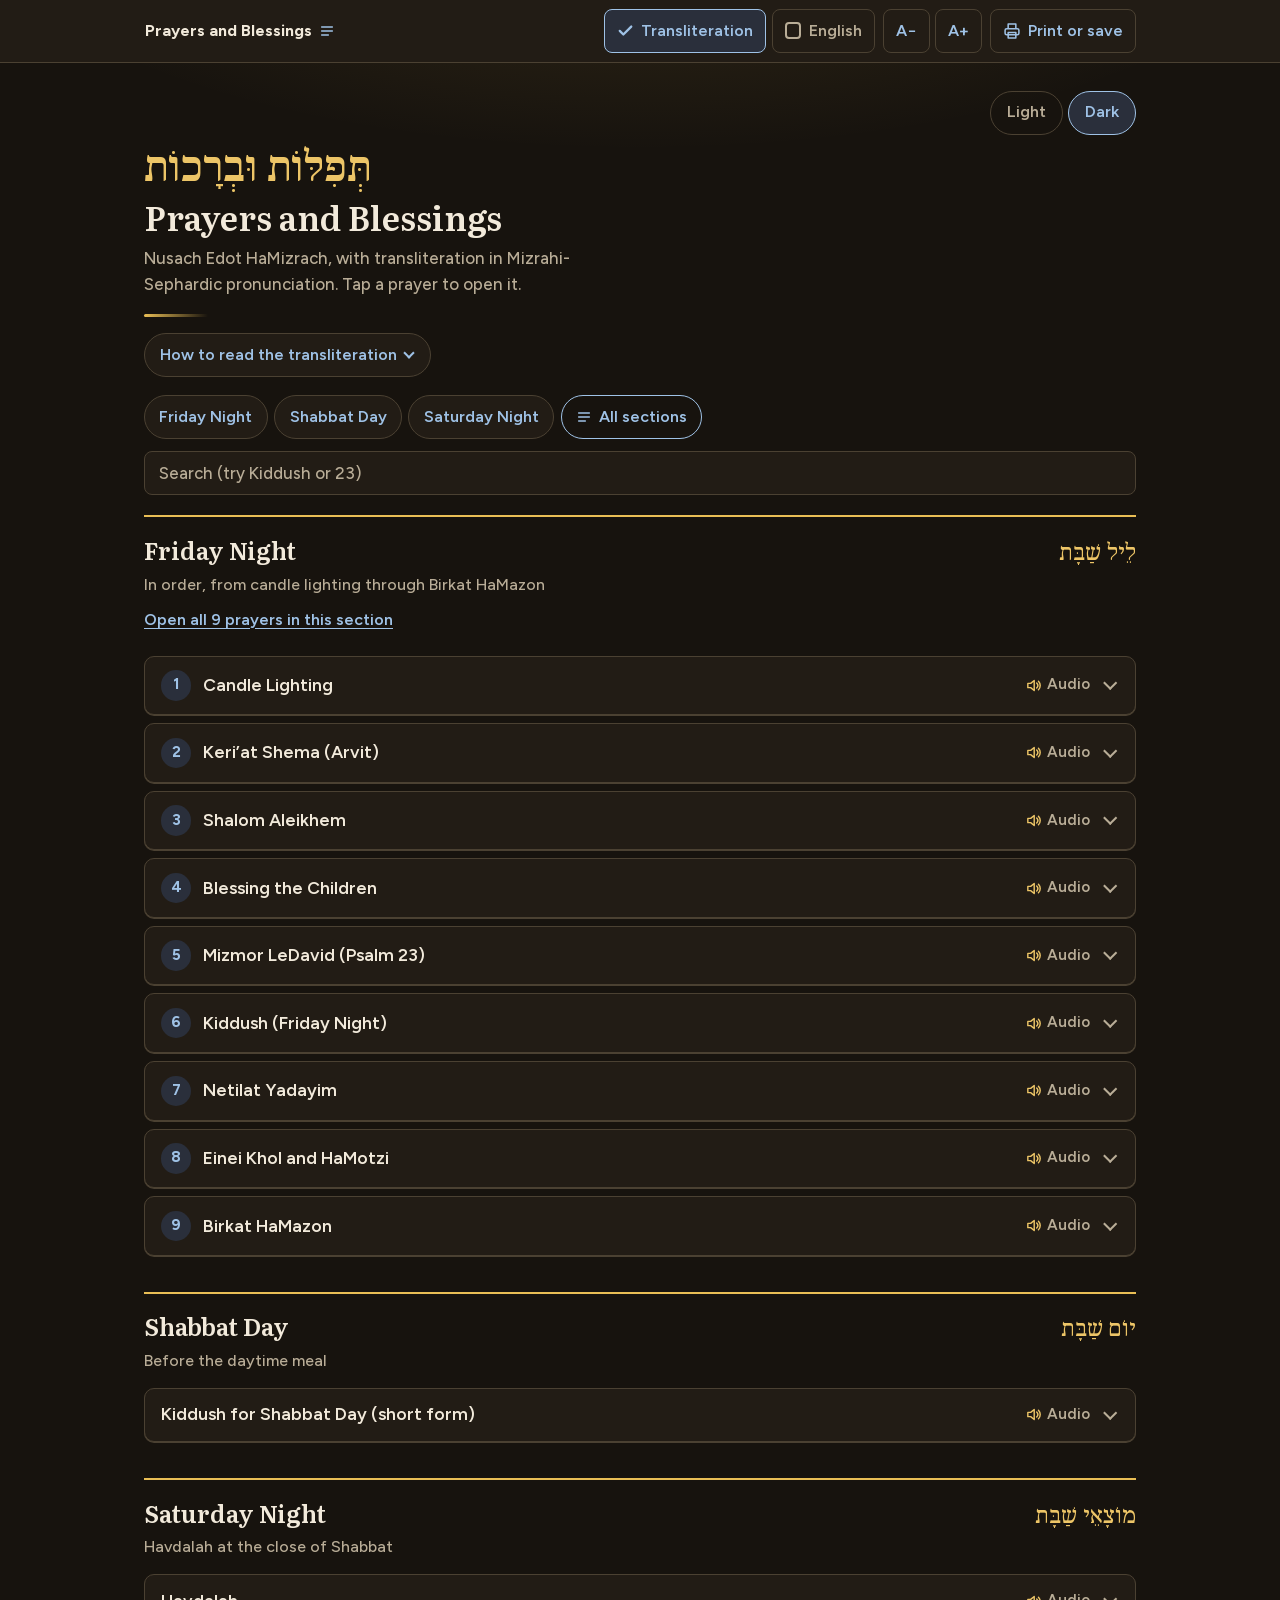
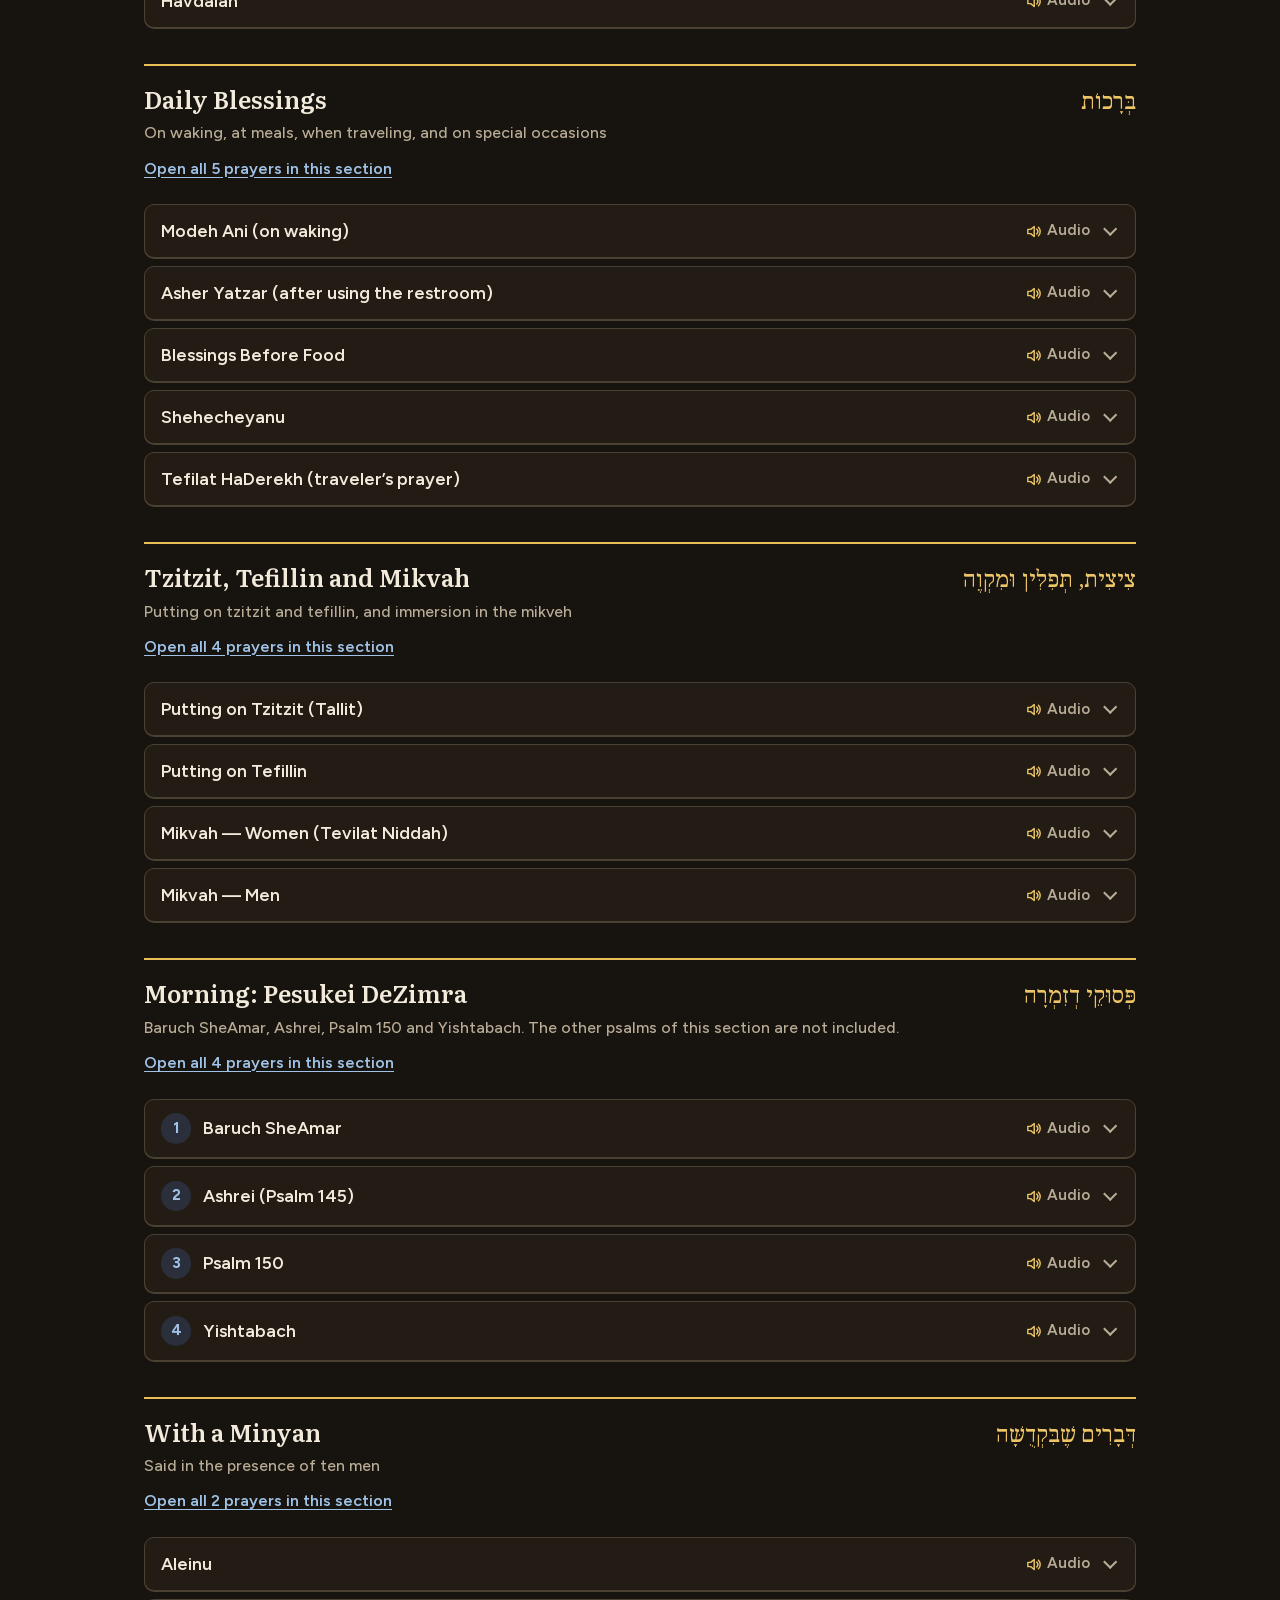
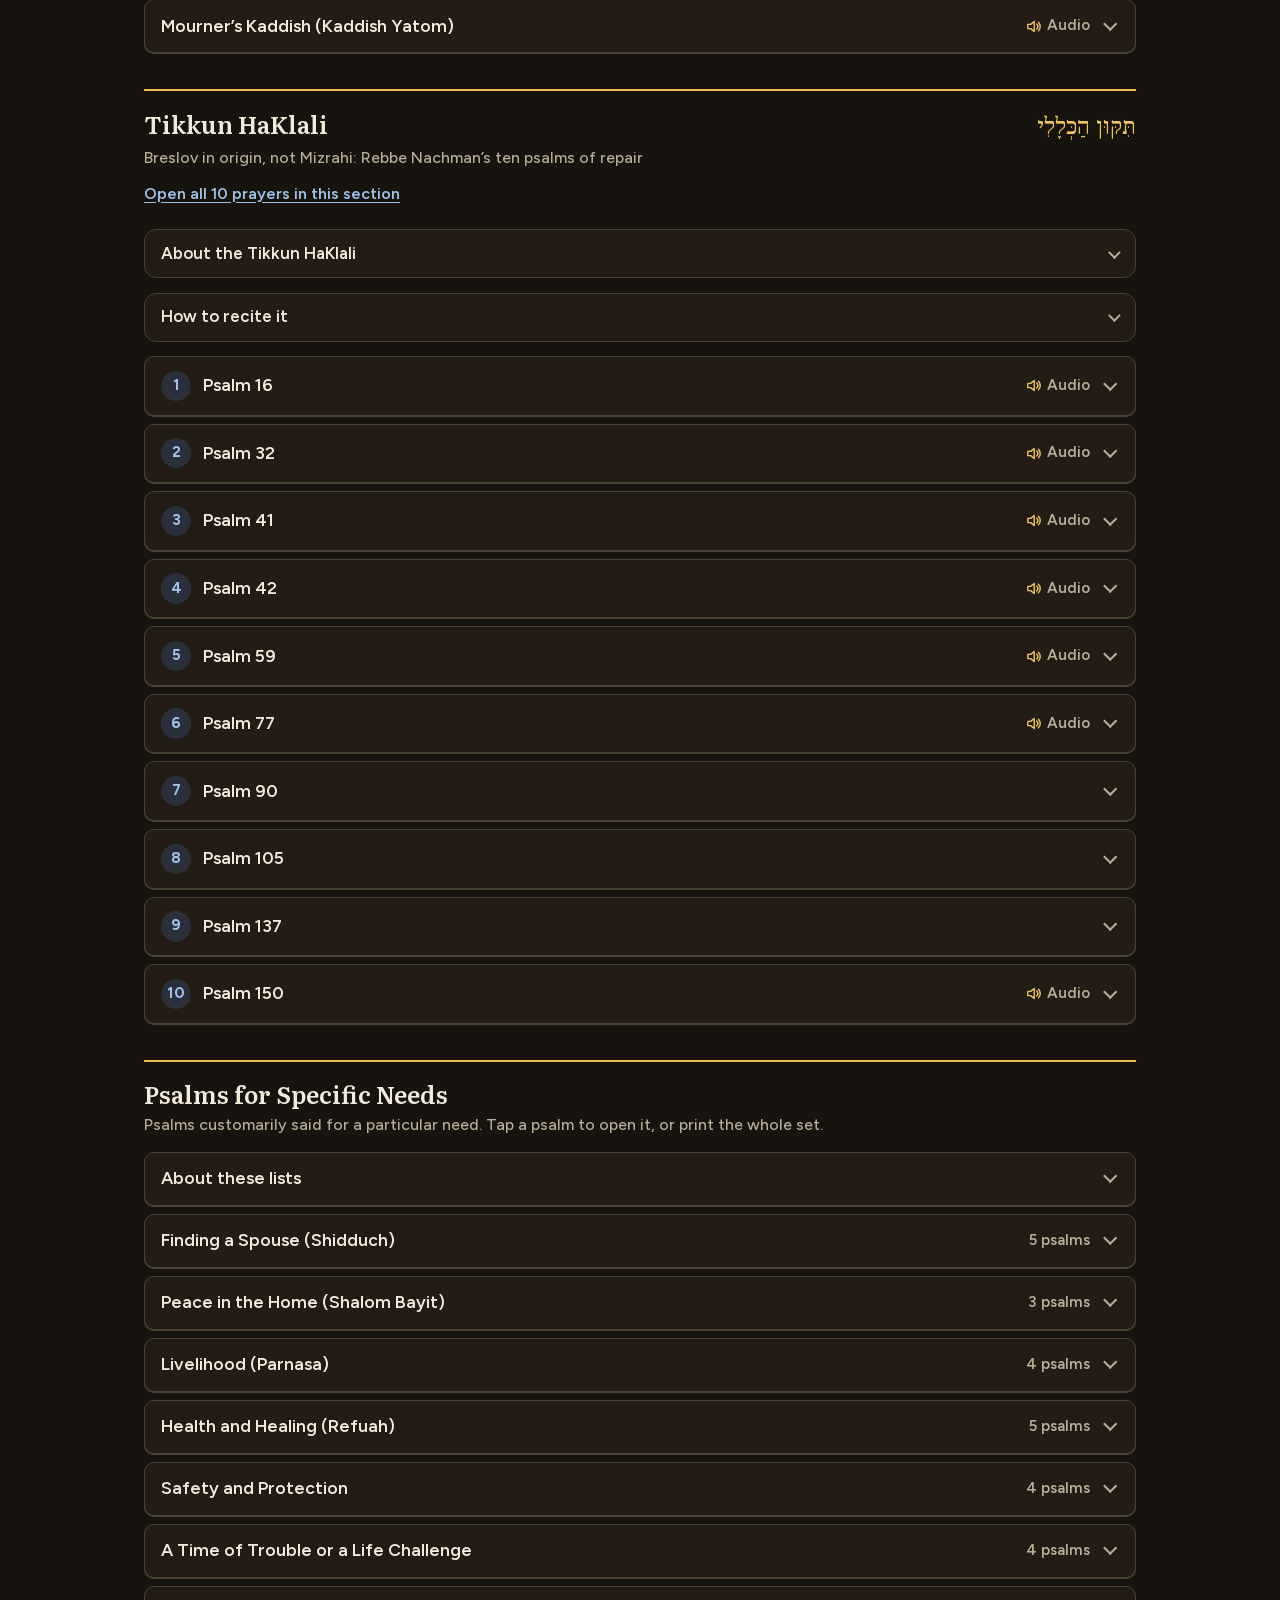
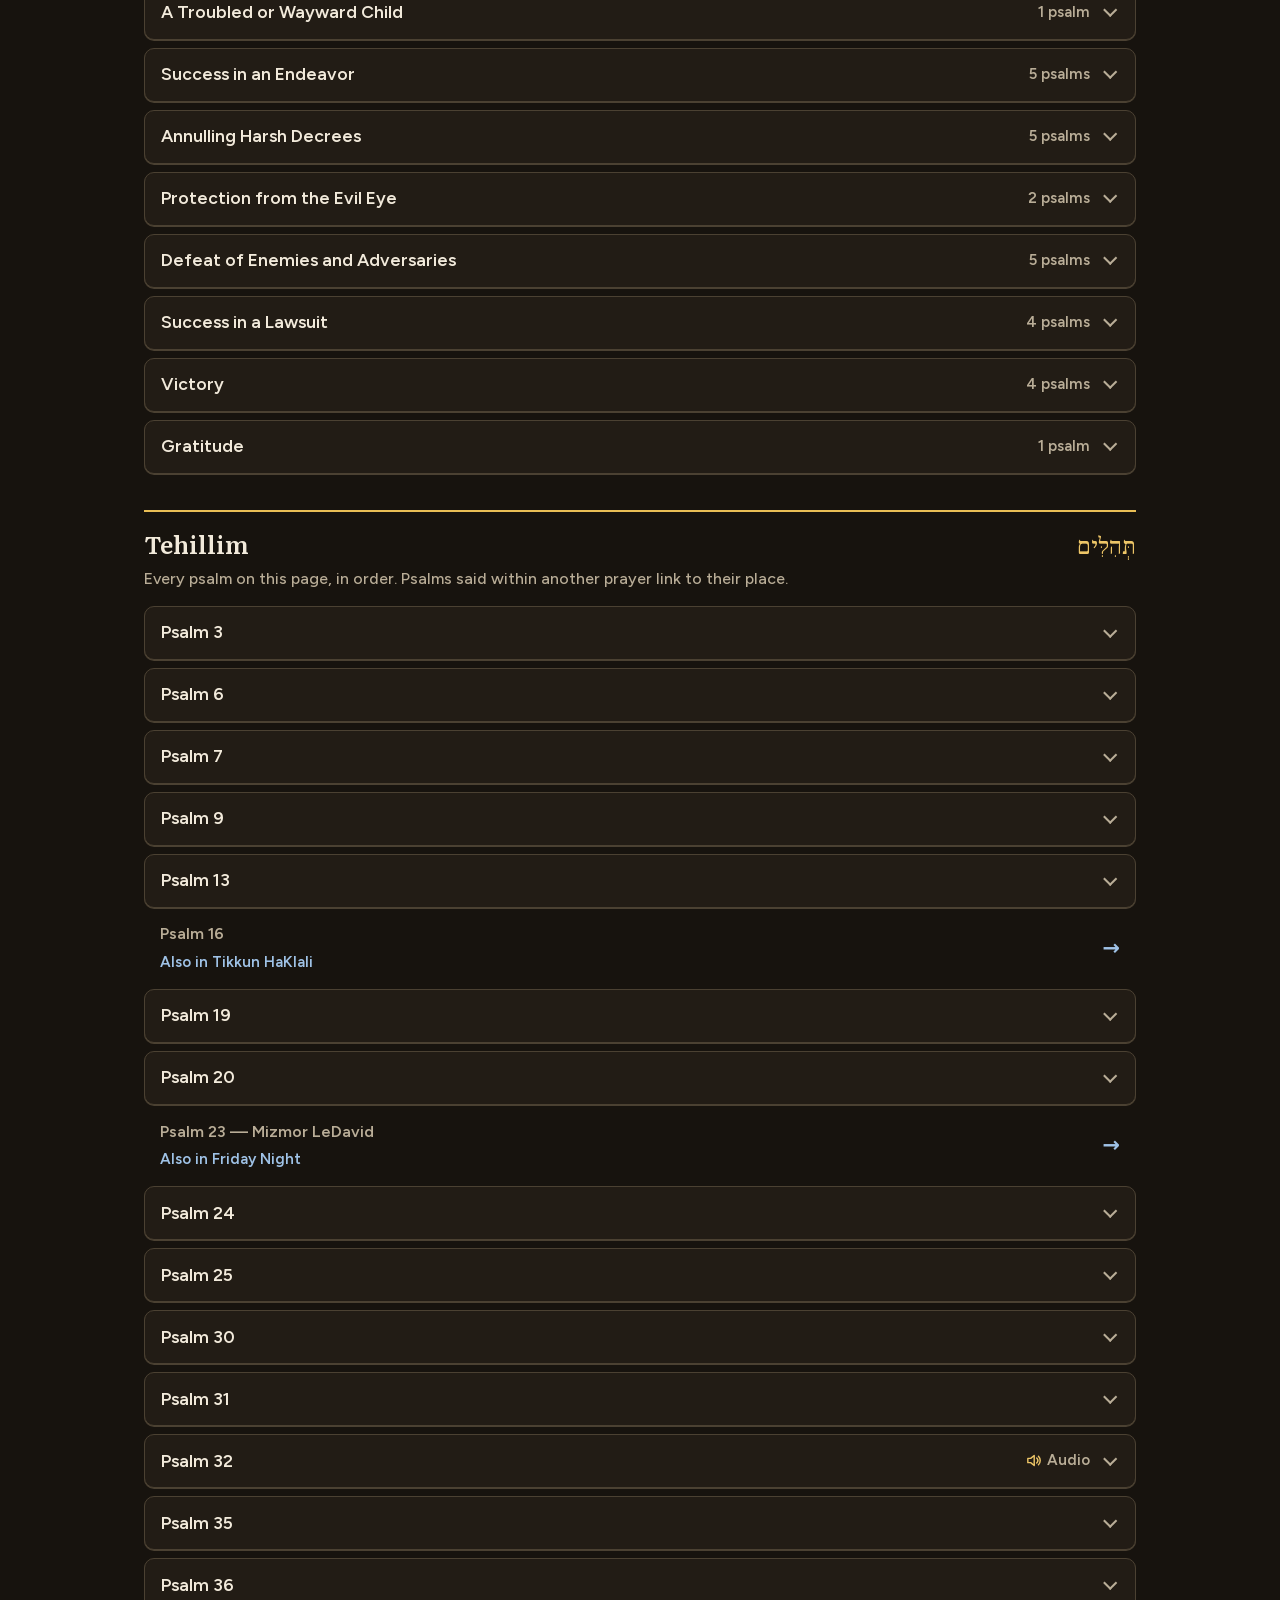
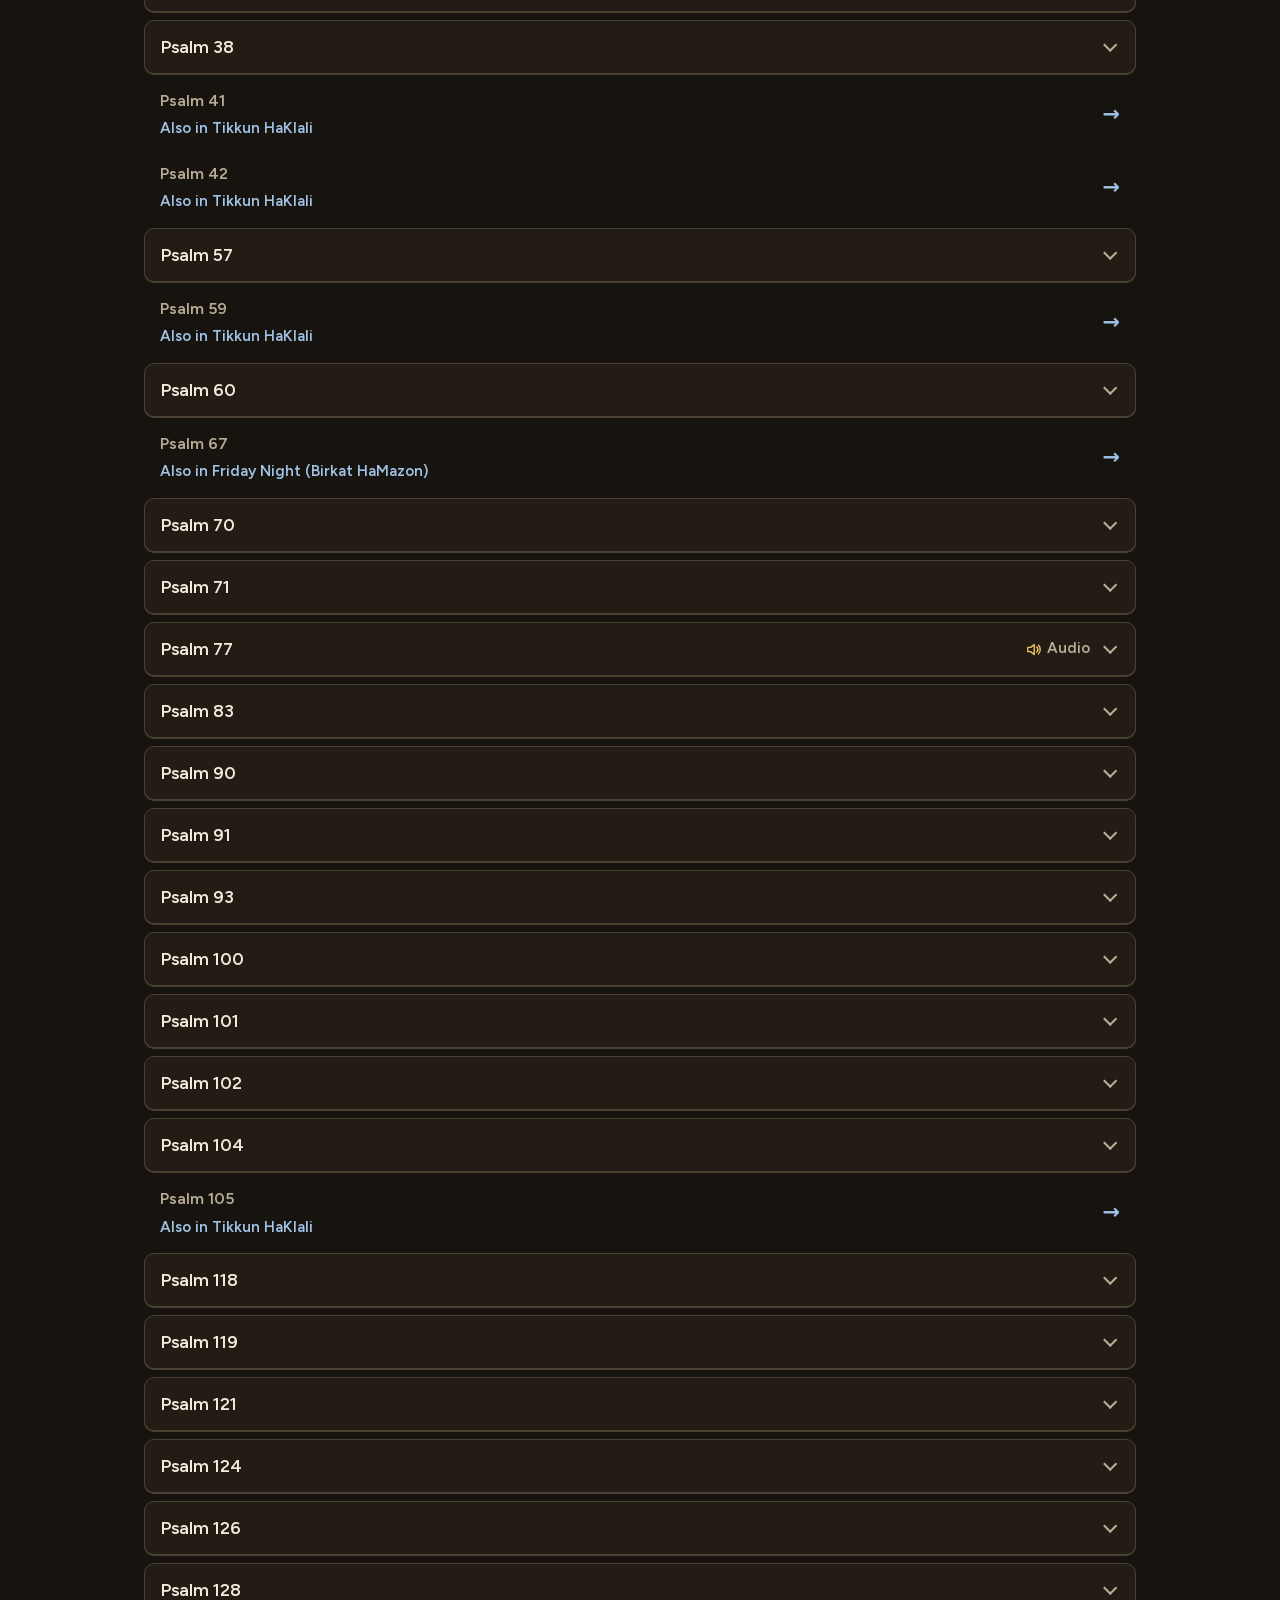
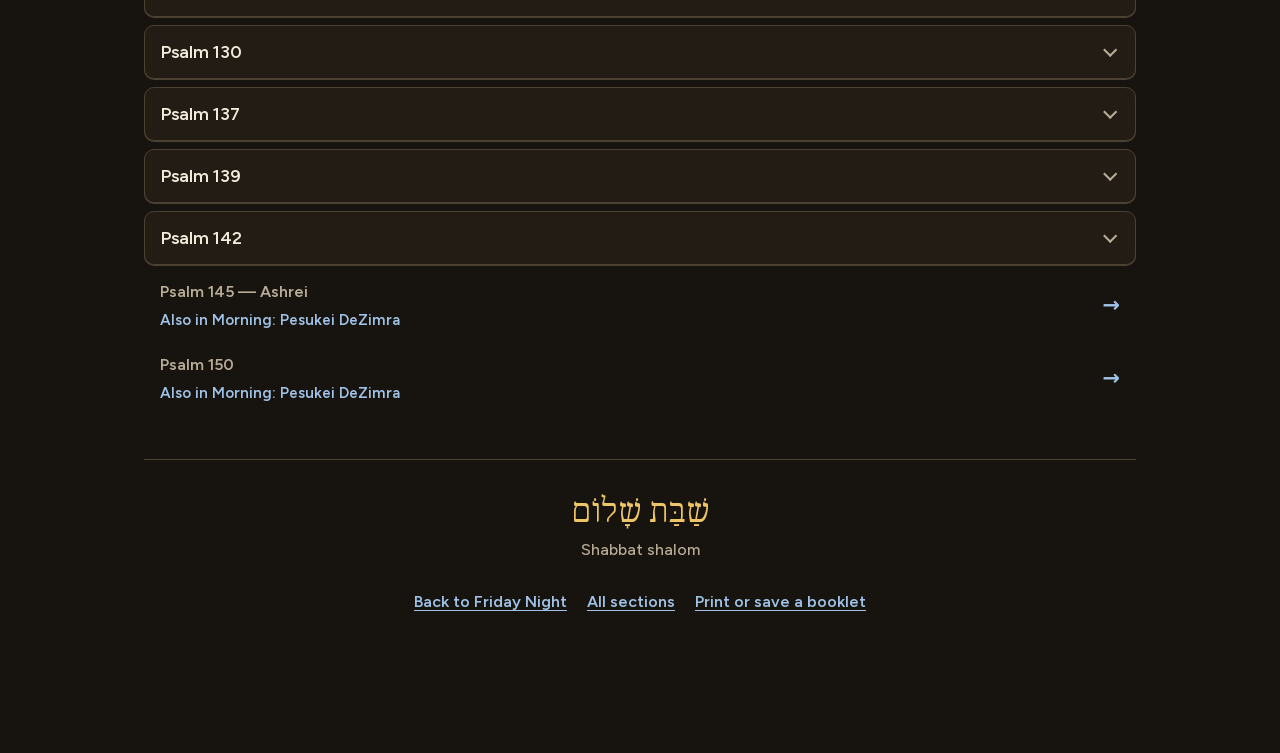
==== commit 7cc02f04: "Add Psalm 77 recording to both places it appears Psalm 77 is in the Psalms list and in Tikkun HaKlal" ====
--- a/Prayers and Blessings v2 (open this).html
+++ b/Prayers and Blessings v2 (open this).html
@@ -644,8 +644,8 @@
 <div class="pbody" id="b68" hidden><div class="listen"><span class="listen-label">Hebrew audio</span><audio controls aria-label="Hebrew audio: Psalm 59" preload="none" src="audio/psalm-59.mp3">Your browser cannot play this audio.</audio></div><div class="say"><div class="line"><div class="hecol"><p class="he" lang="he" dir="rtl">לַמְנַצֵּחַ אַל תַּשְׁחֵת לְדָוִד מִכְתָּם בִּשְׁלֹחַ שָׁאוּל, וַיִּשְׁמְרוּ אֶת הַבַּיִת לַהֲמִיתוֹ.</p></div><p class="tr">lahm-nah-TZEH-ahkh AHL tahsh-KHET leh-dah-VEED meekh-TAHM beesh-LOH-ahkh shah-OOL, vah-yeesh-meh-ROO eht hah-BAH-yeet lah-hah-mee-TOH.</p><p class="en">For the conductor; “Do not destroy”; of David, a michtam; when Saul sent and they watched the house to kill him.</p></div><div class="line"><div class="hecol"><p class="he" lang="he" dir="rtl">הַצִּילֵנִי מֵאֹיְבַי אֱלֹהָי, מִמִּתְקוֹמְמַי תְּשַׂגְּבֵנִי.</p></div><p class="tr">hah-tzee-LEH-nee meh-oy-VIGH eh-loh-HIGH, mee-meet-koh-meh-MIGH teh-sahg-geh-VEH-nee.</p><p class="en">Rescue me from my enemies, my God; protect me from those who rise up against me.</p></div><div class="line"><div class="hecol"><p class="he" lang="he" dir="rtl">הַצִּילֵנִי מִפֹּעֲלֵי אָוֶן, וּמֵאַנְשֵׁי דָמִים הוֹשִׁיעֵנִי.</p></div><p class="tr">hah-tzee-LEH-nee mee-poh-ah-LAY AH-ven, oo-meh-ahn-SHAY dah-MEEM hoh-shee-EH-nee.</p><p class="en">Rescue me from evildoers, and save me from men of blood.</p></div><div class="line"><div class="hecol"><p class="he" lang="he" dir="rtl">כִּי הִנֵּה אָרְבוּ לְנַפְשִׁי, יָגוּרוּ עָלַי עַזִּים, לֹא פִשְׁעִי וְלֹא חַטָּאתִי יְהֹוָה.</p></div><p class="tr">kee hee-NEH ahr-VOO leh-nahf-SHEE, yah-goo-ROO ah-LIGH ah-ZEEM, loh feesh-EE veh-LOH khah-tah-TEE ah-doh-NIGH.</p><p class="en">For behold, they lie in wait for my soul; the fierce gather against me, not for my transgression nor for my sin, Lord.</p></div><div class="line"><div class="hecol"><p class="he" lang="he" dir="rtl">בְּלִי עָוֹן יְרֻצוּן וְיִכּוֹנָנוּ, עוּרָה לִקְרָאתִי וּרְאֵה.</p></div><p class="tr">beh-LEE ah-VOHN yeh-roo-TZOON veh-yee-koh-NAH-noo, oo-RAH leek-rah-TEE oo-reh-EH.</p><p class="en">Though I have no iniquity, they run and prepare themselves; awake to meet me, and see.</p></div><div class="line"><div class="hecol"><p class="he" lang="he" dir="rtl">וְאַתָּה יְהֹוָה אֱלֹהִים צְבָאוֹת אֱלֹהֵי יִשְׂרָאֵל, הָקִיצָה לִפְקֹד כָּל הַגּוֹיִם, אַל תָּחֹן כָּל בֹּגְדֵי אָוֶן סֶלָה.</p></div><p class="tr">veh-ah-TAH ah-doh-NIGH eh-loh-HEEM tzeh-vah-OHT eh-loh-HAY yees-rah-EL, hah-KEE-tzah leef-KOHD kohl hah-goh-YEEM, ahl tah-KHOHN kohl boh-geh-DAY AH-ven SEH-lah.</p><p class="en">And You, Lord, God of Hosts, God of Israel, arise to punish all the nations; do not be gracious to any treacherous evildoers, Selah.</p></div><div class="line"><div class="hecol"><p class="he" lang="he" dir="rtl">יָשׁוּבוּ לָעֶרֶב יֶהֱמוּ כַכָּלֶב, וִיסוֹבְבוּ עִיר.</p></div><p class="tr">yah-SHOO-voo lah-EH-rev yeh-heh-MOO khah-KAH-lev, vee-soh-veh-VOO EER.</p><p class="en">They return at evening, they growl like dogs and prowl about the city.</p></div><div class="line"><div class="hecol"><p class="he" lang="he" dir="rtl">הִנֵּה יַבִּיעוּן בְּפִיהֶם, חֲרָבוֹת בְּשִׂפְתוֹתֵיהֶם, כִּי מִי שֹׁמֵעַ.</p></div><p class="tr">hee-NEH yah-bee-OON beh-fee-HEM, khah-rah-VOHT beh-seef-toh-tay-HEM, kee MEE shoh-MEH-ah.</p><p class="en">Behold, they pour forth with their mouths; swords are on their lips, for they say, “Who hears?”</p></div><div class="line"><div class="hecol"><p class="he" lang="he" dir="rtl">וְאַתָּה יְהֹוָה תִּשְׂחַק לָמוֹ, תִּלְעַג לְכָל גּוֹיִם.</p></div><p class="tr">veh-ah-TAH ah-doh-NIGH tees-KHAHK LAH-moh, teel-AHG leh-KHOHL goh-YEEM.</p><p class="en">But You, Lord, laugh at them; You mock all the nations.</p></div><div class="line"><div class="hecol"><p class="he" lang="he" dir="rtl">עֻזּוֹ אֵלֶיךָ אֶשְׁמֹרָה, כִּי אֱלֹהִים מִשְׂגַּבִּי.</p></div><p class="tr">oo-ZOH eh-LEH-khah esh-MOH-rah, kee eh-loh-HEEM mees-gah-BEE.</p><p class="en">Because of his strength, I will wait for You, for God is my stronghold.</p></div><div class="line"><div class="hecol"><p class="he" lang="he" dir="rtl">אֱלֹהֵי חַסְדִּי יְקַדְּמֵנִי, אֱלֹהִים יַרְאֵנִי בְשֹׁרְרָי.</p></div><p class="tr">eh-loh-HAY khahs-DEE yeh-kah-deh-MEH-nee, eh-loh-HEEM yahr-EH-nee veh-shoh-reh-RIGH.</p><p class="en">My God of kindness will come to meet me; God will let me gaze upon my watchful foes.</p></div><div class="line"><div class="hecol"><p class="he" lang="he" dir="rtl">אַל תַּהַרְגֵם פֶּן יִשְׁכְּחוּ עַמִּי, הֲנִיעֵמוֹ בְחֵילְךָ וְהוֹרִידֵמוֹ, מָגִנֵּנוּ אֲדֹנָי.</p></div><p class="tr">ahl tah-hahr-GEM pen yeesh-keh-KHOO ah-MEE, hah-nee-EH-moh veh-khay-leh-KHAH veh-hoh-ree-DEH-moh, mah-gee-NEH-noo ah-doh-NIGH.</p><p class="en">Do not slay them, lest my people forget; make them wander by Your power and bring them down, O Lord our shield.</p></div><div class="line"><div class="hecol"><p class="he" lang="he" dir="rtl">חַטַּאת פִּימוֹ דְּבַר שְׂפָתֵימוֹ וְיִלָּכְדוּ בִגְאוֹנָם, וּמֵאָלָה וּמִכַּחַשׁ יְסַפֵּרוּ.</p></div><p class="tr">khah-TAHT PEE-moh deh-VAHR seh-fah-TAY-moh veh-yee-lah-kheh-DOO veeg-oh-NAHM, oo-meh-ah-LAH oo-mee-KAH-khahsh yeh-sah-PEH-roo.</p><p class="en">For the sin of their mouth, the word of their lips, let them be trapped in their pride, and for the cursing and lying that they speak.</p></div><div class="line"><div class="hecol"><p class="he" lang="he" dir="rtl">כַּלֵּה בְחֵמָה כַּלֵּה וְאֵינֵמוֹ, וְיֵדְעוּ כִּי אֱלֹהִים מֹשֵׁל בְּיַעֲקֹב, לְאַפְסֵי הָאָרֶץ סֶלָה.</p></div><p class="tr">kah-LEH veh-kheh-MAH kah-LEH veh-ay-NEH-moh, veh-yeh-deh-OO kee eh-loh-HEEM moh-SHEL beh-yah-ah-KOHV, leh-ahf-SAY hah-AH-retz SEH-lah.</p><p class="en">Consume them in wrath; consume them till they are no more, and let them know that God rules in Jacob, to the ends of the earth, Selah.</p></div><div class="line"><div class="hecol"><p class="he" lang="he" dir="rtl">וְיָשׁוּבוּ לָעֶרֶב יֶהֱמוּ כַכָּלֶב, וִיסוֹבְבוּ עִיר.</p></div><p class="tr">veh-yah-SHOO-voo lah-EH-rev yeh-heh-MOO khah-KAH-lev, vee-soh-veh-VOO EER.</p><p class="en">They return at evening, they growl like dogs and prowl about the city.</p></div><div class="line"><div class="hecol"><p class="he" lang="he" dir="rtl">הֵמָּה יְנִיעוּן לֶאֱכֹל, אִם לֹא יִשְׂבְּעוּ וַיָּלִינוּ.</p></div><p class="tr">HEH-mah yeh-nee-OON leh-eh-KHOHL, eem loh yees-beh-OO vah-yah-LEE-noo.</p><p class="en">They wander about to eat, and if they are not satisfied, they spend the night.</p></div><div class="line"><div class="hecol"><p class="he" lang="he" dir="rtl">וַאֲנִי אָשִׁיר עֻזֶּךָ, וַאֲרַנֵּן לַבֹּקֶר חַסְדֶּךָ, כִּי הָיִיתָ מִשְׂגַּב לִי, וּמָנוֹס בְּיוֹם צַר לִי.</p></div><p class="tr">vah-ah-NEE ah-SHEER oo-ZEH-khah, vah-ah-rah-NEN lah-BOH-ker khahs-DEH-khah, kee hah-yee-TAH mees-GAHV lee, oo-mah-NOHS beh-YOHM tzahr LEE.</p><p class="en">But I will sing of Your strength and will joyfully proclaim Your kindness in the morning, for You have been a stronghold for me and a refuge in the day of my distress.</p></div><div class="line"><div class="hecol"><p class="he" lang="he" dir="rtl">עֻזִּי אֵלֶיךָ אֲזַמֵּרָה, כִּי אֱלֹהִים מִשְׂגַּבִּי, אֱלֹהֵי חַסְדִּי.</p></div><p class="tr">oo-ZEE eh-LEH-khah ah-zah-MEH-rah, kee eh-loh-HEEM mees-gah-BEE, eh-loh-HAY khahs-DEE.</p><p class="en">My strength, to You I will sing praises, for God is my stronghold, the God of my kindness.</p></div><button class="copy" type="button" aria-label="Copy transliteration" title="Copy transliteration">Copy</button></div><button type="button" class="pclose">Close Psalm 59</button></div>
 </section>
 <section class="prayer" id="s69" data-group="tikkun" data-title="Tikkun HaKlali: Psalm 77">
-<h3 class="ptitle"><button type="button" class="ptoggle" aria-expanded="false" aria-controls="b69"><span class="num">6</span><span class="pname">Psalm 77</span><span class="chev" aria-hidden="true"></span></button></h3>
-<div class="pbody" id="b69" hidden><div class="say"><div class="line"><div class="hecol"><p class="he" lang="he" dir="rtl">לַמְנַצֵּחַ עַל יְדוּתוּן לְאָסָף מִזְמוֹר.</p></div><p class="tr">lahm-nah-TZEH-ahkh ahl yeh-doo-TOON leh-ah-SAHF meez-MOHR.</p><p class="en">For the conductor, on Jeduthun; of Asaph, a psalm.</p></div><div class="line"><div class="hecol"><p class="he" lang="he" dir="rtl">קוֹלִי אֶל אֱלֹהִים וְאֶצְעָקָה, קוֹלִי אֶל אֱלֹהִים וְהַאֲזִין אֵלָי.</p></div><p class="tr">koh-LEE el eh-loh-HEEM veh-etz-ah-KAH, koh-LEE el eh-loh-HEEM veh-hah-ah-ZEEN eh-LIGH.</p><p class="en">My voice is to God, and I cry out; my voice is to God, that He may hear me.</p></div><div class="line"><div class="hecol"><p class="he" lang="he" dir="rtl">בְּיוֹם צָרָתִי אֲדֹנָי דָּרָשְׁתִּי יָדִי לַיְלָה נִגְּרָה וְלֹא תָפוּג, מֵאֲנָה הִנָּחֵם נַפְשִׁי.</p></div><p class="tr">beh-YOHM tzah-rah-TEE ah-doh-NIGH dah-RAHSH-tee, yah-DEE LIGH-lah neeg-RAH veh-LOH tah-FOOG, meh-ah-NAH hee-nah-KHEM nahf-SHEE.</p><p class="en">On the day of my trouble I seek the Lord; at night my hand is stretched out without rest; my soul refuses to be comforted.</p></div><div class="line"><div class="hecol"><p class="he" lang="he" dir="rtl">אֶזְכְּרָה אֱלֹהִים וְאֶהֱמָיָה, אָשִׂיחָה וְתִתְעַטֵּף רוּחִי סֶלָה.</p></div><p class="tr">ez-keh-RAH eh-loh-HEEM veh-eh-heh-MAH-yah, ah-SEE-khah veh-teet-ah-TEF roo-KHEE SEH-lah.</p><p class="en">I remember God and I moan; I meditate, and my spirit grows faint, Selah.</p></div><div class="line"><div class="hecol"><p class="he" lang="he" dir="rtl">אָחַזְתָּ שְׁמֻרוֹת עֵינָי, נִפְעַמְתִּי וְלֹא אֲדַבֵּר.</p></div><p class="tr">ah-KHAHZ-tah sheh-moo-ROHT ay-NIGH, neef-AHM-tee veh-LOH ah-dah-BER.</p><p class="en">You hold my eyelids open; I am troubled and cannot speak.</p></div><div class="line"><div class="hecol"><p class="he" lang="he" dir="rtl">חִשַּׁבְתִּי יָמִים מִקֶּדֶם, שְׁנוֹת עוֹלָמִים.</p></div><p class="tr">khee-SHAHV-tee yah-MEEM mee-KEH-dem, sheh-NOHT oh-lah-MEEM.</p><p class="en">I consider the days of old, the years long past.</p></div><div class="line"><div class="hecol"><p class="he" lang="he" dir="rtl">אֶזְכְּרָה נְגִינָתִי בַּלָּיְלָה עִם לְבָבִי אָשִׂיחָה, וַיְחַפֵּשׂ רוּחִי.</p></div><p class="tr">ez-keh-RAH neh-gee-nah-TEE bah-LIGH-lah, eem leh-vah-VEE ah-SEE-khah, vah-yeh-khah-PES roo-KHEE.</p><p class="en">I remember my song in the night; I meditate with my heart, and my spirit searches:</p></div><div class="line"><div class="hecol"><p class="he" lang="he" dir="rtl">הַלְעוֹלָמִים יִזְנַח אֲדֹנָי, וְלֹא יֹסִיף לִרְצוֹת עוֹד.</p></div><p class="tr">hah-leh-oh-lah-MEEM yeez-NAKH ah-doh-NIGH, veh-LOH yoh-SEEF leer-TZOHT ohd.</p><p class="en">Will the Lord reject forever and never again show favor?</p></div><div class="line"><div class="hecol"><p class="he" lang="he" dir="rtl">הֶאָפֵס לָנֶצַח חַסְדּוֹ, גָּמַר אֹמֶר לְדֹר וָדֹר.</p></div><p class="tr">heh-ah-FES lah-NEH-tzahkh khahs-DOH, gah-MAHR OH-mer leh-DOHR vah-DOHR.</p><p class="en">Has His kindness ceased forever? Has His promise come to an end for all generations?</p></div><div class="line"><div class="hecol"><p class="he" lang="he" dir="rtl">הֲשָׁכַח חַנּוֹת אֵל, אִם קָפַץ בְּאַף רַחֲמָיו סֶלָה.</p></div><p class="tr">hah-shah-KHAKH khah-NOHT EL, eem kah-FAHTZ beh-AHF rah-khah-MAHV SEH-lah.</p><p class="en">Has God forgotten to be gracious? Has He in anger shut off His compassion? Selah.</p></div><div class="line"><div class="hecol"><p class="he" lang="he" dir="rtl">וָאֹמַר חַלּוֹתִי הִיא, שְׁנוֹת יְמִין עֶלְיוֹן.</p></div><p class="tr">vah-oh-MAHR khah-LOH-tee HEE, sheh-NOHT yeh-MEEN el-YOHN.</p><p class="en">Then I said, “This is my weakness: the changing of the right hand of the Most High.”</p></div><div class="line"><div class="hecol"><p class="he" lang="he" dir="rtl">אֶזְכּוֹר מַעַלְלֵי יָהּ, כִּי אֶזְכְּרָה מִקֶּדֶם פִּלְאֶךָ.</p></div><p class="tr">ez-KOHR mah-ahl-LAY YAH, kee ez-keh-RAH mee-KEH-dem peel-EH-khah.</p><p class="en">I will remember the deeds of the Lord; I will remember Your wonders of old.</p></div><div class="line"><div class="hecol"><p class="he" lang="he" dir="rtl">וְהָגִיתִי בְכָל פָּעֳלֶךָ, וּבַעֲלִילוֹתֶיךָ אָשִׂיחָה.</p></div><p class="tr">veh-hah-GEE-tee veh-KHOHL pah-oh-LEH-khah, oo-vah-ah-lee-loh-TEH-khah ah-SEE-khah.</p><p class="en">I will meditate on all Your works and consider all Your deeds.</p></div><div class="line"><div class="hecol"><p class="he" lang="he" dir="rtl">אֱלֹהִים בַּקֹּדֶשׁ דַּרְכֶּךָ, מִי אֵל גָּדוֹל כֵּאלֹהִים.</p></div><p class="tr">eh-loh-HEEM bah-KOH-desh dahr-KEH-khah, mee EL gah-DOHL keh-loh-HEEM.</p><p class="en">God, Your way is in holiness; what god is as great as God?</p></div><div class="line"><div class="hecol"><p class="he" lang="he" dir="rtl">אַתָּה הָאֵל עֹשֵׂה פֶלֶא, הוֹדַעְתָּ בָעַמִּים עֻזֶּךָ.</p></div><p class="tr">ah-TAH hah-EL oh-SEH FEH-leh, hoh-DAHT-tah vah-ah-MEEM oo-ZEH-khah.</p><p class="en">You are the God who works wonders; You have made Your strength known among the peoples.</p></div><div class="line"><div class="hecol"><p class="he" lang="he" dir="rtl">גָּאַלְתָּ בִּזְרוֹעַ עַמֶּךָ, בְּנֵי יַעֲקֹב וְיוֹסֵף סֶלָה.</p></div><p class="tr">gah-AHL-tah beez-ROH-ah ah-MEH-khah, beh-NAY yah-ah-KOHV veh-yoh-SEF SEH-lah.</p><p class="en">With Your arm You redeemed Your people, the children of Jacob and Joseph, Selah.</p></div><div class="line"><div class="hecol"><p class="he" lang="he" dir="rtl">רָאוּךָ מַּיִם אֱלֹהִים רָאוּךָ מַּיִם יָחִילוּ, אַף יִרְגְּזוּ תְהֹמוֹת.</p></div><p class="tr">rah-OO-khah MAH-yeem eh-loh-HEEM rah-OO-khah MAH-yeem yah-KHEE-loo, ahf yeer-geh-ZOO teh-hoh-MOHT.</p><p class="en">The waters saw You, God; the waters saw You and trembled; the depths too were shaken.</p></div><div class="line"><div class="hecol"><p class="he" lang="he" dir="rtl">זֹרְמוּ מַיִם עָבוֹת קוֹל נָתְנוּ שְׁחָקִים, אַף חֲצָצֶיךָ יִתְהַלָּכוּ.</p></div><p class="tr">zohr-MOO MAH-yeem ah-VOHT kohl nah-teh-NOO sheh-khah-KEEM, ahf khah-tzah-TZEH-khah yeet-hah-LAH-khoo.</p><p class="en">The clouds poured down water, the skies thundered, and Your arrows flashed back and forth.</p></div><div class="line"><div class="hecol"><p class="he" lang="he" dir="rtl">קוֹל רַעַמְךָ בַּגַּלְגַּל הֵאִירוּ בְרָקִים תֵּבֵל, רָגְזָה וַתִּרְעַשׁ הָאָרֶץ.</p></div><p class="tr">kohl rah-ahm-KHAH bah-gahl-GAHL heh-EE-roo veh-rah-KEEM teh-VEL, rahg-ZAH vah-teer-AHSH hah-AH-retz.</p><p class="en">The sound of Your thunder was in the whirlwind; lightning lit up the world; the earth trembled and shook.</p></div><div class="line"><div class="hecol"><p class="he" lang="he" dir="rtl">בַּיָּם דַּרְכֶּךָ וּשְׁבִילְךָ בְּמַיִם רַבִּים, וְעִקְּבוֹתֶיךָ לֹא נֹדָעוּ.</p></div><p class="tr">bah-YAHM dahr-KEH-khah oosh-veel-KHAH beh-MAH-yeem rah-BEEM, veh-ee-keh-voh-TEH-khah loh noh-DAH-oo.</p><p class="en">Your way was through the sea, Your path through mighty waters, and Your footsteps were not seen.</p></div><div class="line"><div class="hecol"><p class="he" lang="he" dir="rtl">נָחִיתָ כַצֹּאן עַמֶּךָ, בְּיַד מֹשֶׁה וְאַהֲרֹן.</p></div><p class="tr">nah-KHEE-tah khah-TZOHN ah-MEH-khah, beh-YAHD moh-SHEH veh-ah-hah-ROHN.</p><p class="en">You led Your people like a flock by the hand of Moses and Aaron.</p></div><button class="copy" type="button" aria-label="Copy transliteration" title="Copy transliteration">Copy</button></div><button type="button" class="pclose">Close Psalm 77</button></div>
+<h3 class="ptitle"><button type="button" class="ptoggle" aria-expanded="false" aria-controls="b69"><span class="num">6</span><span class="pname">Psalm 77</span><span class="aud">Audio</span><span class="chev" aria-hidden="true"></span></button></h3>
+<div class="pbody" id="b69" hidden><div class="listen"><span class="listen-label">Hebrew audio</span><audio controls aria-label="Hebrew audio: Psalm 77" preload="none" src="audio/psalm-77.mp3">Your browser cannot play this audio.</audio></div><div class="say"><div class="line"><div class="hecol"><p class="he" lang="he" dir="rtl">לַמְנַצֵּחַ עַל יְדוּתוּן לְאָסָף מִזְמוֹר.</p></div><p class="tr">lahm-nah-TZEH-ahkh ahl yeh-doo-TOON leh-ah-SAHF meez-MOHR.</p><p class="en">For the conductor, on Jeduthun; of Asaph, a psalm.</p></div><div class="line"><div class="hecol"><p class="he" lang="he" dir="rtl">קוֹלִי אֶל אֱלֹהִים וְאֶצְעָקָה, קוֹלִי אֶל אֱלֹהִים וְהַאֲזִין אֵלָי.</p></div><p class="tr">koh-LEE el eh-loh-HEEM veh-etz-ah-KAH, koh-LEE el eh-loh-HEEM veh-hah-ah-ZEEN eh-LIGH.</p><p class="en">My voice is to God, and I cry out; my voice is to God, that He may hear me.</p></div><div class="line"><div class="hecol"><p class="he" lang="he" dir="rtl">בְּיוֹם צָרָתִי אֲדֹנָי דָּרָשְׁתִּי יָדִי לַיְלָה נִגְּרָה וְלֹא תָפוּג, מֵאֲנָה הִנָּחֵם נַפְשִׁי.</p></div><p class="tr">beh-YOHM tzah-rah-TEE ah-doh-NIGH dah-RAHSH-tee, yah-DEE LIGH-lah neeg-RAH veh-LOH tah-FOOG, meh-ah-NAH hee-nah-KHEM nahf-SHEE.</p><p class="en">On the day of my trouble I seek the Lord; at night my hand is stretched out without rest; my soul refuses to be comforted.</p></div><div class="line"><div class="hecol"><p class="he" lang="he" dir="rtl">אֶזְכְּרָה אֱלֹהִים וְאֶהֱמָיָה, אָשִׂיחָה וְתִתְעַטֵּף רוּחִי סֶלָה.</p></div><p class="tr">ez-keh-RAH eh-loh-HEEM veh-eh-heh-MAH-yah, ah-SEE-khah veh-teet-ah-TEF roo-KHEE SEH-lah.</p><p class="en">I remember God and I moan; I meditate, and my spirit grows faint, Selah.</p></div><div class="line"><div class="hecol"><p class="he" lang="he" dir="rtl">אָחַזְתָּ שְׁמֻרוֹת עֵינָי, נִפְעַמְתִּי וְלֹא אֲדַבֵּר.</p></div><p class="tr">ah-KHAHZ-tah sheh-moo-ROHT ay-NIGH, neef-AHM-tee veh-LOH ah-dah-BER.</p><p class="en">You hold my eyelids open; I am troubled and cannot speak.</p></div><div class="line"><div class="hecol"><p class="he" lang="he" dir="rtl">חִשַּׁבְתִּי יָמִים מִקֶּדֶם, שְׁנוֹת עוֹלָמִים.</p></div><p class="tr">khee-SHAHV-tee yah-MEEM mee-KEH-dem, sheh-NOHT oh-lah-MEEM.</p><p class="en">I consider the days of old, the years long past.</p></div><div class="line"><div class="hecol"><p class="he" lang="he" dir="rtl">אֶזְכְּרָה נְגִינָתִי בַּלָּיְלָה עִם לְבָבִי אָשִׂיחָה, וַיְחַפֵּשׂ רוּחִי.</p></div><p class="tr">ez-keh-RAH neh-gee-nah-TEE bah-LIGH-lah, eem leh-vah-VEE ah-SEE-khah, vah-yeh-khah-PES roo-KHEE.</p><p class="en">I remember my song in the night; I meditate with my heart, and my spirit searches:</p></div><div class="line"><div class="hecol"><p class="he" lang="he" dir="rtl">הַלְעוֹלָמִים יִזְנַח אֲדֹנָי, וְלֹא יֹסִיף לִרְצוֹת עוֹד.</p></div><p class="tr">hah-leh-oh-lah-MEEM yeez-NAKH ah-doh-NIGH, veh-LOH yoh-SEEF leer-TZOHT ohd.</p><p class="en">Will the Lord reject forever and never again show favor?</p></div><div class="line"><div class="hecol"><p class="he" lang="he" dir="rtl">הֶאָפֵס לָנֶצַח חַסְדּוֹ, גָּמַר אֹמֶר לְדֹר וָדֹר.</p></div><p class="tr">heh-ah-FES lah-NEH-tzahkh khahs-DOH, gah-MAHR OH-mer leh-DOHR vah-DOHR.</p><p class="en">Has His kindness ceased forever? Has His promise come to an end for all generations?</p></div><div class="line"><div class="hecol"><p class="he" lang="he" dir="rtl">הֲשָׁכַח חַנּוֹת אֵל, אִם קָפַץ בְּאַף רַחֲמָיו סֶלָה.</p></div><p class="tr">hah-shah-KHAKH khah-NOHT EL, eem kah-FAHTZ beh-AHF rah-khah-MAHV SEH-lah.</p><p class="en">Has God forgotten to be gracious? Has He in anger shut off His compassion? Selah.</p></div><div class="line"><div class="hecol"><p class="he" lang="he" dir="rtl">וָאֹמַר חַלּוֹתִי הִיא, שְׁנוֹת יְמִין עֶלְיוֹן.</p></div><p class="tr">vah-oh-MAHR khah-LOH-tee HEE, sheh-NOHT yeh-MEEN el-YOHN.</p><p class="en">Then I said, “This is my weakness: the changing of the right hand of the Most High.”</p></div><div class="line"><div class="hecol"><p class="he" lang="he" dir="rtl">אֶזְכּוֹר מַעַלְלֵי יָהּ, כִּי אֶזְכְּרָה מִקֶּדֶם פִּלְאֶךָ.</p></div><p class="tr">ez-KOHR mah-ahl-LAY YAH, kee ez-keh-RAH mee-KEH-dem peel-EH-khah.</p><p class="en">I will remember the deeds of the Lord; I will remember Your wonders of old.</p></div><div class="line"><div class="hecol"><p class="he" lang="he" dir="rtl">וְהָגִיתִי בְכָל פָּעֳלֶךָ, וּבַעֲלִילוֹתֶיךָ אָשִׂיחָה.</p></div><p class="tr">veh-hah-GEE-tee veh-KHOHL pah-oh-LEH-khah, oo-vah-ah-lee-loh-TEH-khah ah-SEE-khah.</p><p class="en">I will meditate on all Your works and consider all Your deeds.</p></div><div class="line"><div class="hecol"><p class="he" lang="he" dir="rtl">אֱלֹהִים בַּקֹּדֶשׁ דַּרְכֶּךָ, מִי אֵל גָּדוֹל כֵּאלֹהִים.</p></div><p class="tr">eh-loh-HEEM bah-KOH-desh dahr-KEH-khah, mee EL gah-DOHL keh-loh-HEEM.</p><p class="en">God, Your way is in holiness; what god is as great as God?</p></div><div class="line"><div class="hecol"><p class="he" lang="he" dir="rtl">אַתָּה הָאֵל עֹשֵׂה פֶלֶא, הוֹדַעְתָּ בָעַמִּים עֻזֶּךָ.</p></div><p class="tr">ah-TAH hah-EL oh-SEH FEH-leh, hoh-DAHT-tah vah-ah-MEEM oo-ZEH-khah.</p><p class="en">You are the God who works wonders; You have made Your strength known among the peoples.</p></div><div class="line"><div class="hecol"><p class="he" lang="he" dir="rtl">גָּאַלְתָּ בִּזְרוֹעַ עַמֶּךָ, בְּנֵי יַעֲקֹב וְיוֹסֵף סֶלָה.</p></div><p class="tr">gah-AHL-tah beez-ROH-ah ah-MEH-khah, beh-NAY yah-ah-KOHV veh-yoh-SEF SEH-lah.</p><p class="en">With Your arm You redeemed Your people, the children of Jacob and Joseph, Selah.</p></div><div class="line"><div class="hecol"><p class="he" lang="he" dir="rtl">רָאוּךָ מַּיִם אֱלֹהִים רָאוּךָ מַּיִם יָחִילוּ, אַף יִרְגְּזוּ תְהֹמוֹת.</p></div><p class="tr">rah-OO-khah MAH-yeem eh-loh-HEEM rah-OO-khah MAH-yeem yah-KHEE-loo, ahf yeer-geh-ZOO teh-hoh-MOHT.</p><p class="en">The waters saw You, God; the waters saw You and trembled; the depths too were shaken.</p></div><div class="line"><div class="hecol"><p class="he" lang="he" dir="rtl">זֹרְמוּ מַיִם עָבוֹת קוֹל נָתְנוּ שְׁחָקִים, אַף חֲצָצֶיךָ יִתְהַלָּכוּ.</p></div><p class="tr">zohr-MOO MAH-yeem ah-VOHT kohl nah-teh-NOO sheh-khah-KEEM, ahf khah-tzah-TZEH-khah yeet-hah-LAH-khoo.</p><p class="en">The clouds poured down water, the skies thundered, and Your arrows flashed back and forth.</p></div><div class="line"><div class="hecol"><p class="he" lang="he" dir="rtl">קוֹל רַעַמְךָ בַּגַּלְגַּל הֵאִירוּ בְרָקִים תֵּבֵל, רָגְזָה וַתִּרְעַשׁ הָאָרֶץ.</p></div><p class="tr">kohl rah-ahm-KHAH bah-gahl-GAHL heh-EE-roo veh-rah-KEEM teh-VEL, rahg-ZAH vah-teer-AHSH hah-AH-retz.</p><p class="en">The sound of Your thunder was in the whirlwind; lightning lit up the world; the earth trembled and shook.</p></div><div class="line"><div class="hecol"><p class="he" lang="he" dir="rtl">בַּיָּם דַּרְכֶּךָ וּשְׁבִילְךָ בְּמַיִם רַבִּים, וְעִקְּבוֹתֶיךָ לֹא נֹדָעוּ.</p></div><p class="tr">bah-YAHM dahr-KEH-khah oosh-veel-KHAH beh-MAH-yeem rah-BEEM, veh-ee-keh-voh-TEH-khah loh noh-DAH-oo.</p><p class="en">Your way was through the sea, Your path through mighty waters, and Your footsteps were not seen.</p></div><div class="line"><div class="hecol"><p class="he" lang="he" dir="rtl">נָחִיתָ כַצֹּאן עַמֶּךָ, בְּיַד מֹשֶׁה וְאַהֲרֹן.</p></div><p class="tr">nah-KHEE-tah khah-TZOHN ah-MEH-khah, beh-YAHD moh-SHEH veh-ah-hah-ROHN.</p><p class="en">You led Your people like a flock by the hand of Moses and Aaron.</p></div><button class="copy" type="button" aria-label="Copy transliteration" title="Copy transliteration">Copy</button></div><button type="button" class="pclose">Close Psalm 77</button></div>
 </section>
 <section class="prayer" id="s70" data-group="tikkun" data-title="Tikkun HaKlali: Psalm 90">
 <h3 class="ptitle"><button type="button" class="ptoggle" aria-expanded="false" aria-controls="b70"><span class="num">7</span><span class="pname">Psalm 90</span><span class="chev" aria-hidden="true"></span></button></h3>
@@ -804,8 +804,8 @@
 <div class="pbody" id="b42" hidden><p class="note saidfor">Said for: Finding a Spouse.</p><div class="say"><div class="line"><div class="hecol"><p class="he" lang="he" dir="rtl">בְּךָ יְהֹוָה חָסִיתִי, אַל אֵבוֹשָׁה לְעוֹלָם.</p></div><p class="tr">beh-KHAH ah-doh-NIGH khah-SEE-tee, ahl eh-VOH-shah leh-oh-LAHM.</p><p class="en">In You, Lord, I take refuge; let me never be ashamed.</p></div><div class="line"><div class="hecol"><p class="he" lang="he" dir="rtl">בְּצִדְקָתְךָ תַּצִּילֵנִי וּתְפַלְּטֵנִי, הַטֵּה אֵלַי אָזְנְךָ וְהוֹשִׁיעֵנִי.</p></div><p class="tr">beh-tzeed-kaht-KHAH tah-tzee-LEH-nee oot-fahl-TEH-nee, hah-TEH eh-LIGH ohz-neh-KHAH veh-hoh-shee-EH-nee.</p><p class="en">In Your righteousness rescue me and deliver me; incline Your ear to me and save me.</p></div><div class="line"><div class="hecol"><p class="he" lang="he" dir="rtl">הֱיֵה לִי לְצוּר מָעוֹן לָבוֹא תָּמִיד, צִוִּיתָ לְהוֹשִׁיעֵנִי, כִּי סַלְעִי וּמְצוּדָתִי אָתָּה.</p></div><p class="tr">heh-YEH LEE leh-TZOOR mah-OHN lah-VOH tah-MEED, tzee-VEE-tah leh-hoh-shee-EH-nee, kee sahl-EE oom-tzoo-dah-TEE AH-tah.</p><p class="en">Be for me a rock of refuge to which I can always come; You have commanded to save me, for You are my rock and my fortress.</p></div><div class="line"><div class="hecol"><p class="he" lang="he" dir="rtl">אֱלֹהַי פַּלְּטֵנִי מִיַּד רָשָׁע, מִכַּף מְעַוֵּל וְחוֹמֵץ.</p></div><p class="tr">eh-loh-HIGH pahl-TEH-nee mee-YAHD rah-SHAH, mee-KAHF meh-ah-VEL veh-khoh-METZ.</p><p class="en">My God, deliver me from the hand of the wicked, from the grasp of the unjust and the cruel.</p></div><div class="line"><div class="hecol"><p class="he" lang="he" dir="rtl">כִּי אַתָּה תִקְוָתִי, אֲדֹנָי יֱהֹוִה מִבְטַחִי מִנְּעוּרָי.</p></div><p class="tr">kee ah-TAH teek-vah-TEE, ah-doh-NIGH eh-loh-HEEM meev-tah-KHEE mee-neh-oo-RIGH.</p><p class="en">For You are my hope, Lord God, my trust from my youth.</p></div><div class="line"><div class="hecol"><p class="he" lang="he" dir="rtl">עָלֶיךָ נִסְמַכְתִּי מִבֶּטֶן, מִמְּעֵי אִמִּי אַתָּה גוֹזִי, בְּךָ תְהִלָּתִי תָמִיד.</p></div><p class="tr">ah-LEH-khah nees-MAHKH-tee mee-BEH-ten, mee-meh-AY ee-MEE ah-TAH goh-ZEE, beh-KHAH teh-hee-lah-TEE tah-MEED.</p><p class="en">On You I have leaned from birth; You drew me from my mother’s womb; my praise is always of You.</p></div><div class="line"><div class="hecol"><p class="he" lang="he" dir="rtl">כְּמוֹפֵת הָיִיתִי לְרַבִּים, וְאַתָּה מַחֲסִי עֹז.</p></div><p class="tr">keh-moh-FET hah-YEE-tee leh-rah-BEEM, veh-ah-TAH mah-khah-SEE OHZ.</p><p class="en">I have become a wonder to many, but You are my strong refuge.</p></div><div class="line"><div class="hecol"><p class="he" lang="he" dir="rtl">יִמָּלֵא פִי תְּהִלָּתֶךָ, כָּל הַיּוֹם תִּפְאַרְתֶּךָ.</p></div><p class="tr">yee-mah-LEH FEE teh-hee-lah-TEH-khah, kohl hah-YOHM teef-ahr-TEH-khah.</p><p class="en">My mouth is filled with Your praise, with Your glory all day long.</p></div><div class="line"><div class="hecol"><p class="he" lang="he" dir="rtl">אַל תַּשְׁלִיכֵנִי לְעֵת זִקְנָה, כִּכְלוֹת כֹּחִי אַל תַּעַזְבֵנִי.</p></div><p class="tr">ahl tahsh-lee-KHEH-nee leh-ET zeek-NAH, keekh-LOHT koh-KHEE ahl tah-ahz-VEH-nee.</p><p class="en">Do not cast me off in old age; when my strength fails, do not forsake me.</p></div><div class="line"><div class="hecol"><p class="he" lang="he" dir="rtl">כִּי אָמְרוּ אוֹיְבַי לִי, וְשֹׁמְרֵי נַפְשִׁי נוֹעֲצוּ יַחְדָּו.</p></div><p class="tr">kee ahm-ROO oy-VIGH LEE, veh-shohm-RAY nahf-SHEE noh-ah-TZOO yahkh-DAHV.</p><p class="en">For my enemies speak against me, and those who watch for my life take counsel together,</p></div><div class="line"><div class="hecol"><p class="he" lang="he" dir="rtl">לֵאמֹר אֱלֹהִים עֲזָבוֹ, רִדְפוּ וְתִפְשׂוּהוּ כִּי אֵין מַצִּיל.</p></div><p class="tr">leh-MOHR eh-loh-HEEM ah-zah-VOH, reed-FOO veh-teef-SOO-hoo kee AYN mah-TZEEL.</p><p class="en">saying, “God has forsaken him; pursue and seize him, for there is no one to rescue him.”</p></div><div class="line"><div class="hecol"><p class="he" lang="he" dir="rtl">אֱלֹהִים אַל תִּרְחַק מִמֶּנִּי, אֱלֹהַי לְעֶזְרָתִי חוּשָׁה.</p></div><p class="tr">eh-loh-HEEM ahl teer-KHAHK mee-MEH-nee, eh-loh-HIGH leh-ez-rah-TEE KHOO-shah.</p><p class="en">God, do not be far from me; my God, hurry to help me.</p></div><div class="line"><div class="hecol"><p class="he" lang="he" dir="rtl">יֵבֹשׁוּ יִכְלוּ שֹׂטְנֵי נַפְשִׁי, יַעֲטוּ חֶרְפָּה וּכְלִמָּה מְבַקְשֵׁי רָעָתִי.</p></div><p class="tr">yeh-VOH-shoo yeekh-LOO soh-teh-NAY nahf-SHEE, yah-ah-TOO kher-PAH ookh-lee-MAH meh-vahk-SHAY rah-ah-TEE.</p><p class="en">Let my accusers be ashamed and consumed; let those who seek my harm be covered with scorn and disgrace.</p></div><div class="line"><div class="hecol"><p class="he" lang="he" dir="rtl">וַאֲנִי תָּמִיד אֲיַחֵל, וְהוֹסַפְתִּי עַל כָּל תְּהִלָּתֶךָ.</p></div><p class="tr">vah-ah-NEE tah-MEED ah-yah-KHEL, veh-hoh-SAHF-tee ahl kohl teh-hee-lah-TEH-khah.</p><p class="en">But I will hope continually and add to all Your praise.</p></div><div class="line"><div class="hecol"><p class="he" lang="he" dir="rtl">פִּי יְסַפֵּר צִדְקָתֶךָ, כָּל הַיּוֹם תְּשׁוּעָתֶךָ, כִּי לֹא יָדַעְתִּי סְפֹרוֹת.</p></div><p class="tr">PEE yeh-sah-PER tzeed-kah-TEH-khah, kohl hah-YOHM teh-shoo-ah-TEH-khah, kee loh yah-DAH-tee seh-foh-ROHT.</p><p class="en">My mouth will tell of Your righteousness and Your salvation all day, though I cannot know their number.</p></div><div class="line"><div class="hecol"><p class="he" lang="he" dir="rtl">אָבוֹא בִּגְבֻרוֹת אֲדֹנָי יֱהֹוִה, אַזְכִּיר צִדְקָתְךָ לְבַדֶּךָ.</p></div><p class="tr">ah-VOH beeg-voo-ROHT ah-doh-NIGH eh-loh-HEEM, ahz-KEER tzeed-kaht-KHAH leh-vah-DEH-khah.</p><p class="en">I will come with the mighty deeds of the Lord God; I will speak of Your righteousness, Yours alone.</p></div><div class="line"><div class="hecol"><p class="he" lang="he" dir="rtl">אֱלֹהִים לִמַּדְתַּנִי מִנְּעוּרָי, וְעַד הֵנָּה אַגִּיד נִפְלְאוֹתֶיךָ.</p></div><p class="tr">eh-loh-HEEM lee-mahd-TAH-nee mee-neh-oo-RIGH, veh-AHD HEH-nah ah-GEED neef-leh-oh-TEH-khah.</p><p class="en">God, You have taught me from my youth, and to this day I declare Your wonders.</p></div><div class="line"><div class="hecol"><p class="he" lang="he" dir="rtl">וְגַם עַד זִקְנָה וְשֵׂיבָה אֱלֹהִים אַל תַּעַזְבֵנִי, עַד אַגִּיד זְרוֹעֲךָ לְדוֹר, לְכָל יָבוֹא גְּבוּרָתֶךָ.</p></div><p class="tr">veh-GAHM ahd zeek-NAH veh-say-VAH eh-loh-HEEM ahl tah-ahz-VEH-nee, ahd ah-GEED zeh-roh-ah-KHAH leh-DOHR, leh-KHOHL yah-VOH geh-voo-rah-TEH-khah.</p><p class="en">Even to old age and gray hair, God, do not forsake me, until I declare Your strength to this generation and Your might to all who are to come.</p></div><div class="line"><div class="hecol"><p class="he" lang="he" dir="rtl">וְצִדְקָתְךָ אֱלֹהִים עַד מָרוֹם, אֲשֶׁר עָשִׂיתָ גְדֹלוֹת, אֱלֹהִים מִי כָמוֹךָ.</p></div><p class="tr">veh-tzeed-kaht-KHAH eh-loh-HEEM ahd mah-ROHM, ah-SHER ah-SEE-tah geh-doh-LOHT, eh-loh-HEEM mee khah-MOH-khah.</p><p class="en">Your righteousness, God, reaches the heights; You have done great things; God, who is like You?</p></div><div class="line"><div class="hecol"><p class="he" lang="he" dir="rtl">אֲשֶׁר הִרְאִיתַנִי צָרוֹת רַבּוֹת וְרָעוֹת, תָּשׁוּב תְּחַיֵּינִי, וּמִתְּהֹמוֹת הָאָרֶץ תָּשׁוּב תַּעֲלֵנִי.</p></div><p class="tr">ah-SHER heer-ee-TAH-nee tzah-ROHT rah-BOHT veh-rah-OHT, tah-SHOOV teh-khah-YAY-nee, oo-mee-teh-hoh-MOHT hah-AH-retz tah-SHOOV tah-ah-LEH-nee.</p><p class="en">You who have shown me many troubles and hardships will revive me again and bring me up again from the depths of the earth.</p></div><div class="line"><div class="hecol"><p class="he" lang="he" dir="rtl">תֶּרֶב גְּדֻלָּתִי, וְתִסֹּב תְּנַחֲמֵנִי.</p></div><p class="tr">TEH-rev geh-doo-lah-TEE, veh-tee-SOHV teh-nah-khah-MEH-nee.</p><p class="en">Increase my greatness, and turn and comfort me.</p></div><div class="line"><div class="hecol"><p class="he" lang="he" dir="rtl">גַּם אֲנִי אוֹדְךָ בִכְלִי נֶבֶל אֲמִתְּךָ אֱלֹהָי, אֲזַמְּרָה לְךָ בְכִנּוֹר, קְדוֹשׁ יִשְׂרָאֵל.</p></div><p class="tr">gahm ah-NEE ohd-KHAH veekh-LEE NEH-vel ah-meet-KHAH eh-loh-HIGH, ah-zahm-RAH leh-KHAH veh-khee-NOHR, keh-DOHSH yees-rah-EL.</p><p class="en">I too will thank You with the harp for Your faithfulness, my God; I will sing praise to You with the lyre, Holy One of Israel.</p></div><div class="line"><div class="hecol"><p class="he" lang="he" dir="rtl">תְּרַנֵּנָּה שְׂפָתַי כִּי אֲזַמְּרָה לָּךְ, וְנַפְשִׁי אֲשֶׁר פָּדִיתָ.</p></div><p class="tr">teh-rah-NEH-nah seh-fah-TIGH kee ah-zahm-rah LAHKH, veh-nahf-SHEE ah-SHER pah-DEE-tah.</p><p class="en">My lips will sing for joy when I make music to You, and so will my soul, which You have redeemed.</p></div><div class="line"><div class="hecol"><p class="he" lang="he" dir="rtl">גַּם לְשׁוֹנִי כָּל הַיּוֹם תֶּהְגֶּה צִדְקָתֶךָ, כִּי בֹשׁוּ כִי חָפְרוּ מְבַקְשֵׁי רָעָתִי.</p></div><p class="tr">gahm leh-shoh-NEE kohl hah-YOHM teh-GEH tzeed-kah-TEH-khah, kee VOH-shoo khee khahf-ROO meh-vahk-SHAY rah-ah-TEE.</p><p class="en">My tongue too will speak of Your righteousness all day, for those who seek my harm are ashamed and disgraced.</p></div><button class="copy" type="button" aria-label="Copy transliteration" title="Copy transliteration">Copy</button></div><button type="button" class="pclose">Close Psalm 71</button></div>
 </section>
 <section class="prayer" id="s60" data-group="tehillim" data-title="Psalm 77">
-<h3 class="ptitle"><button type="button" class="ptoggle" aria-expanded="false" aria-controls="b60"><span class="pname">Psalm 77</span><span class="chev" aria-hidden="true"></span></button></h3>
-<div class="pbody" id="b60" hidden><p class="note saidfor">Said for: Annulling Harsh Decrees.</p><div class="say"><div class="line"><div class="hecol"><p class="he" lang="he" dir="rtl">לַמְנַצֵּחַ עַל יְדוּתוּן לְאָסָף מִזְמוֹר.</p></div><p class="tr">lahm-nah-TZEH-ahkh ahl yeh-doo-TOON leh-ah-SAHF meez-MOHR.</p><p class="en">For the conductor, on Jeduthun; of Asaph, a psalm.</p></div><div class="line"><div class="hecol"><p class="he" lang="he" dir="rtl">קוֹלִי אֶל אֱלֹהִים וְאֶצְעָקָה, קוֹלִי אֶל אֱלֹהִים וְהַאֲזִין אֵלָי.</p></div><p class="tr">koh-LEE el eh-loh-HEEM veh-etz-ah-KAH, koh-LEE el eh-loh-HEEM veh-hah-ah-ZEEN eh-LIGH.</p><p class="en">My voice is to God, and I cry out; my voice is to God, that He may hear me.</p></div><div class="line"><div class="hecol"><p class="he" lang="he" dir="rtl">בְּיוֹם צָרָתִי אֲדֹנָי דָּרָשְׁתִּי יָדִי לַיְלָה נִגְּרָה וְלֹא תָפוּג, מֵאֲנָה הִנָּחֵם נַפְשִׁי.</p></div><p class="tr">beh-YOHM tzah-rah-TEE ah-doh-NIGH dah-RAHSH-tee, yah-DEE LIGH-lah neeg-RAH veh-LOH tah-FOOG, meh-ah-NAH hee-nah-KHEM nahf-SHEE.</p><p class="en">On the day of my trouble I seek the Lord; at night my hand is stretched out without rest; my soul refuses to be comforted.</p></div><div class="line"><div class="hecol"><p class="he" lang="he" dir="rtl">אֶזְכְּרָה אֱלֹהִים וְאֶהֱמָיָה, אָשִׂיחָה וְתִתְעַטֵּף רוּחִי סֶלָה.</p></div><p class="tr">ez-keh-RAH eh-loh-HEEM veh-eh-heh-MAH-yah, ah-SEE-khah veh-teet-ah-TEF roo-KHEE SEH-lah.</p><p class="en">I remember God and I moan; I meditate, and my spirit grows faint, Selah.</p></div><div class="line"><div class="hecol"><p class="he" lang="he" dir="rtl">אָחַזְתָּ שְׁמֻרוֹת עֵינָי, נִפְעַמְתִּי וְלֹא אֲדַבֵּר.</p></div><p class="tr">ah-KHAHZ-tah sheh-moo-ROHT ay-NIGH, neef-AHM-tee veh-LOH ah-dah-BER.</p><p class="en">You hold my eyelids open; I am troubled and cannot speak.</p></div><div class="line"><div class="hecol"><p class="he" lang="he" dir="rtl">חִשַּׁבְתִּי יָמִים מִקֶּדֶם, שְׁנוֹת עוֹלָמִים.</p></div><p class="tr">khee-SHAHV-tee yah-MEEM mee-KEH-dem, sheh-NOHT oh-lah-MEEM.</p><p class="en">I consider the days of old, the years long past.</p></div><div class="line"><div class="hecol"><p class="he" lang="he" dir="rtl">אֶזְכְּרָה נְגִינָתִי בַּלָּיְלָה עִם לְבָבִי אָשִׂיחָה, וַיְחַפֵּשׂ רוּחִי.</p></div><p class="tr">ez-keh-RAH neh-gee-nah-TEE bah-LIGH-lah, eem leh-vah-VEE ah-SEE-khah, vah-yeh-khah-PES roo-KHEE.</p><p class="en">I remember my song in the night; I meditate with my heart, and my spirit searches:</p></div><div class="line"><div class="hecol"><p class="he" lang="he" dir="rtl">הַלְעוֹלָמִים יִזְנַח אֲדֹנָי, וְלֹא יֹסִיף לִרְצוֹת עוֹד.</p></div><p class="tr">hah-leh-oh-lah-MEEM yeez-NAKH ah-doh-NIGH, veh-LOH yoh-SEEF leer-TZOHT ohd.</p><p class="en">Will the Lord reject forever and never again show favor?</p></div><div class="line"><div class="hecol"><p class="he" lang="he" dir="rtl">הֶאָפֵס לָנֶצַח חַסְדּוֹ, גָּמַר אֹמֶר לְדֹר וָדֹר.</p></div><p class="tr">heh-ah-FES lah-NEH-tzahkh khahs-DOH, gah-MAHR OH-mer leh-DOHR vah-DOHR.</p><p class="en">Has His kindness ceased forever? Has His promise come to an end for all generations?</p></div><div class="line"><div class="hecol"><p class="he" lang="he" dir="rtl">הֲשָׁכַח חַנּוֹת אֵל, אִם קָפַץ בְּאַף רַחֲמָיו סֶלָה.</p></div><p class="tr">hah-shah-KHAKH khah-NOHT EL, eem kah-FAHTZ beh-AHF rah-khah-MAHV SEH-lah.</p><p class="en">Has God forgotten to be gracious? Has He in anger shut off His compassion? Selah.</p></div><div class="line"><div class="hecol"><p class="he" lang="he" dir="rtl">וָאֹמַר חַלּוֹתִי הִיא, שְׁנוֹת יְמִין עֶלְיוֹן.</p></div><p class="tr">vah-oh-MAHR khah-LOH-tee HEE, sheh-NOHT yeh-MEEN el-YOHN.</p><p class="en">Then I said, “This is my weakness: the changing of the right hand of the Most High.”</p></div><div class="line"><div class="hecol"><p class="he" lang="he" dir="rtl">אֶזְכּוֹר מַעַלְלֵי יָהּ, כִּי אֶזְכְּרָה מִקֶּדֶם פִּלְאֶךָ.</p></div><p class="tr">ez-KOHR mah-ahl-LAY YAH, kee ez-keh-RAH mee-KEH-dem peel-EH-khah.</p><p class="en">I will remember the deeds of the Lord; I will remember Your wonders of old.</p></div><div class="line"><div class="hecol"><p class="he" lang="he" dir="rtl">וְהָגִיתִי בְכָל פָּעֳלֶךָ, וּבַעֲלִילוֹתֶיךָ אָשִׂיחָה.</p></div><p class="tr">veh-hah-GEE-tee veh-KHOHL pah-oh-LEH-khah, oo-vah-ah-lee-loh-TEH-khah ah-SEE-khah.</p><p class="en">I will meditate on all Your works and consider all Your deeds.</p></div><div class="line"><div class="hecol"><p class="he" lang="he" dir="rtl">אֱלֹהִים בַּקֹּדֶשׁ דַּרְכֶּךָ, מִי אֵל גָּדוֹל כֵּאלֹהִים.</p></div><p class="tr">eh-loh-HEEM bah-KOH-desh dahr-KEH-khah, mee EL gah-DOHL keh-loh-HEEM.</p><p class="en">God, Your way is in holiness; what god is as great as God?</p></div><div class="line"><div class="hecol"><p class="he" lang="he" dir="rtl">אַתָּה הָאֵל עֹשֵׂה פֶלֶא, הוֹדַעְתָּ בָעַמִּים עֻזֶּךָ.</p></div><p class="tr">ah-TAH hah-EL oh-SEH FEH-leh, hoh-DAHT-tah vah-ah-MEEM oo-ZEH-khah.</p><p class="en">You are the God who works wonders; You have made Your strength known among the peoples.</p></div><div class="line"><div class="hecol"><p class="he" lang="he" dir="rtl">גָּאַלְתָּ בִּזְרוֹעַ עַמֶּךָ, בְּנֵי יַעֲקֹב וְיוֹסֵף סֶלָה.</p></div><p class="tr">gah-AHL-tah beez-ROH-ah ah-MEH-khah, beh-NAY yah-ah-KOHV veh-yoh-SEF SEH-lah.</p><p class="en">With Your arm You redeemed Your people, the children of Jacob and Joseph, Selah.</p></div><div class="line"><div class="hecol"><p class="he" lang="he" dir="rtl">רָאוּךָ מַּיִם אֱלֹהִים רָאוּךָ מַּיִם יָחִילוּ, אַף יִרְגְּזוּ תְהֹמוֹת.</p></div><p class="tr">rah-OO-khah MAH-yeem eh-loh-HEEM rah-OO-khah MAH-yeem yah-KHEE-loo, ahf yeer-geh-ZOO teh-hoh-MOHT.</p><p class="en">The waters saw You, God; the waters saw You and trembled; the depths too were shaken.</p></div><div class="line"><div class="hecol"><p class="he" lang="he" dir="rtl">זֹרְמוּ מַיִם עָבוֹת קוֹל נָתְנוּ שְׁחָקִים, אַף חֲצָצֶיךָ יִתְהַלָּכוּ.</p></div><p class="tr">zohr-MOO MAH-yeem ah-VOHT kohl nah-teh-NOO sheh-khah-KEEM, ahf khah-tzah-TZEH-khah yeet-hah-LAH-khoo.</p><p class="en">The clouds poured down water, the skies thundered, and Your arrows flashed back and forth.</p></div><div class="line"><div class="hecol"><p class="he" lang="he" dir="rtl">קוֹל רַעַמְךָ בַּגַּלְגַּל הֵאִירוּ בְרָקִים תֵּבֵל, רָגְזָה וַתִּרְעַשׁ הָאָרֶץ.</p></div><p class="tr">kohl rah-ahm-KHAH bah-gahl-GAHL heh-EE-roo veh-rah-KEEM teh-VEL, rahg-ZAH vah-teer-AHSH hah-AH-retz.</p><p class="en">The sound of Your thunder was in the whirlwind; lightning lit up the world; the earth trembled and shook.</p></div><div class="line"><div class="hecol"><p class="he" lang="he" dir="rtl">בַּיָּם דַּרְכֶּךָ וּשְׁבִילְךָ בְּמַיִם רַבִּים, וְעִקְּבוֹתֶיךָ לֹא נֹדָעוּ.</p></div><p class="tr">bah-YAHM dahr-KEH-khah oosh-veel-KHAH beh-MAH-yeem rah-BEEM, veh-ee-keh-voh-TEH-khah loh noh-DAH-oo.</p><p class="en">Your way was through the sea, Your path through mighty waters, and Your footsteps were not seen.</p></div><div class="line"><div class="hecol"><p class="he" lang="he" dir="rtl">נָחִיתָ כַצֹּאן עַמֶּךָ, בְּיַד מֹשֶׁה וְאַהֲרֹן.</p></div><p class="tr">nah-KHEE-tah khah-TZOHN ah-MEH-khah, beh-YAHD moh-SHEH veh-ah-hah-ROHN.</p><p class="en">You led Your people like a flock by the hand of Moses and Aaron.</p></div><button class="copy" type="button" aria-label="Copy transliteration" title="Copy transliteration">Copy</button></div><button type="button" class="pclose">Close Psalm 77</button></div>
+<h3 class="ptitle"><button type="button" class="ptoggle" aria-expanded="false" aria-controls="b60"><span class="pname">Psalm 77</span><span class="aud">Audio</span><span class="chev" aria-hidden="true"></span></button></h3>
+<div class="pbody" id="b60" hidden><p class="note saidfor">Said for: Annulling Harsh Decrees.</p><div class="listen"><span class="listen-label">Hebrew audio</span><audio controls aria-label="Hebrew audio: Psalm 77" preload="none" src="audio/psalm-77.mp3">Your browser cannot play this audio.</audio></div><div class="say"><div class="line"><div class="hecol"><p class="he" lang="he" dir="rtl">לַמְנַצֵּחַ עַל יְדוּתוּן לְאָסָף מִזְמוֹר.</p></div><p class="tr">lahm-nah-TZEH-ahkh ahl yeh-doo-TOON leh-ah-SAHF meez-MOHR.</p><p class="en">For the conductor, on Jeduthun; of Asaph, a psalm.</p></div><div class="line"><div class="hecol"><p class="he" lang="he" dir="rtl">קוֹלִי אֶל אֱלֹהִים וְאֶצְעָקָה, קוֹלִי אֶל אֱלֹהִים וְהַאֲזִין אֵלָי.</p></div><p class="tr">koh-LEE el eh-loh-HEEM veh-etz-ah-KAH, koh-LEE el eh-loh-HEEM veh-hah-ah-ZEEN eh-LIGH.</p><p class="en">My voice is to God, and I cry out; my voice is to God, that He may hear me.</p></div><div class="line"><div class="hecol"><p class="he" lang="he" dir="rtl">בְּיוֹם צָרָתִי אֲדֹנָי דָּרָשְׁתִּי יָדִי לַיְלָה נִגְּרָה וְלֹא תָפוּג, מֵאֲנָה הִנָּחֵם נַפְשִׁי.</p></div><p class="tr">beh-YOHM tzah-rah-TEE ah-doh-NIGH dah-RAHSH-tee, yah-DEE LIGH-lah neeg-RAH veh-LOH tah-FOOG, meh-ah-NAH hee-nah-KHEM nahf-SHEE.</p><p class="en">On the day of my trouble I seek the Lord; at night my hand is stretched out without rest; my soul refuses to be comforted.</p></div><div class="line"><div class="hecol"><p class="he" lang="he" dir="rtl">אֶזְכְּרָה אֱלֹהִים וְאֶהֱמָיָה, אָשִׂיחָה וְתִתְעַטֵּף רוּחִי סֶלָה.</p></div><p class="tr">ez-keh-RAH eh-loh-HEEM veh-eh-heh-MAH-yah, ah-SEE-khah veh-teet-ah-TEF roo-KHEE SEH-lah.</p><p class="en">I remember God and I moan; I meditate, and my spirit grows faint, Selah.</p></div><div class="line"><div class="hecol"><p class="he" lang="he" dir="rtl">אָחַזְתָּ שְׁמֻרוֹת עֵינָי, נִפְעַמְתִּי וְלֹא אֲדַבֵּר.</p></div><p class="tr">ah-KHAHZ-tah sheh-moo-ROHT ay-NIGH, neef-AHM-tee veh-LOH ah-dah-BER.</p><p class="en">You hold my eyelids open; I am troubled and cannot speak.</p></div><div class="line"><div class="hecol"><p class="he" lang="he" dir="rtl">חִשַּׁבְתִּי יָמִים מִקֶּדֶם, שְׁנוֹת עוֹלָמִים.</p></div><p class="tr">khee-SHAHV-tee yah-MEEM mee-KEH-dem, sheh-NOHT oh-lah-MEEM.</p><p class="en">I consider the days of old, the years long past.</p></div><div class="line"><div class="hecol"><p class="he" lang="he" dir="rtl">אֶזְכְּרָה נְגִינָתִי בַּלָּיְלָה עִם לְבָבִי אָשִׂיחָה, וַיְחַפֵּשׂ רוּחִי.</p></div><p class="tr">ez-keh-RAH neh-gee-nah-TEE bah-LIGH-lah, eem leh-vah-VEE ah-SEE-khah, vah-yeh-khah-PES roo-KHEE.</p><p class="en">I remember my song in the night; I meditate with my heart, and my spirit searches:</p></div><div class="line"><div class="hecol"><p class="he" lang="he" dir="rtl">הַלְעוֹלָמִים יִזְנַח אֲדֹנָי, וְלֹא יֹסִיף לִרְצוֹת עוֹד.</p></div><p class="tr">hah-leh-oh-lah-MEEM yeez-NAKH ah-doh-NIGH, veh-LOH yoh-SEEF leer-TZOHT ohd.</p><p class="en">Will the Lord reject forever and never again show favor?</p></div><div class="line"><div class="hecol"><p class="he" lang="he" dir="rtl">הֶאָפֵס לָנֶצַח חַסְדּוֹ, גָּמַר אֹמֶר לְדֹר וָדֹר.</p></div><p class="tr">heh-ah-FES lah-NEH-tzahkh khahs-DOH, gah-MAHR OH-mer leh-DOHR vah-DOHR.</p><p class="en">Has His kindness ceased forever? Has His promise come to an end for all generations?</p></div><div class="line"><div class="hecol"><p class="he" lang="he" dir="rtl">הֲשָׁכַח חַנּוֹת אֵל, אִם קָפַץ בְּאַף רַחֲמָיו סֶלָה.</p></div><p class="tr">hah-shah-KHAKH khah-NOHT EL, eem kah-FAHTZ beh-AHF rah-khah-MAHV SEH-lah.</p><p class="en">Has God forgotten to be gracious? Has He in anger shut off His compassion? Selah.</p></div><div class="line"><div class="hecol"><p class="he" lang="he" dir="rtl">וָאֹמַר חַלּוֹתִי הִיא, שְׁנוֹת יְמִין עֶלְיוֹן.</p></div><p class="tr">vah-oh-MAHR khah-LOH-tee HEE, sheh-NOHT yeh-MEEN el-YOHN.</p><p class="en">Then I said, “This is my weakness: the changing of the right hand of the Most High.”</p></div><div class="line"><div class="hecol"><p class="he" lang="he" dir="rtl">אֶזְכּוֹר מַעַלְלֵי יָהּ, כִּי אֶזְכְּרָה מִקֶּדֶם פִּלְאֶךָ.</p></div><p class="tr">ez-KOHR mah-ahl-LAY YAH, kee ez-keh-RAH mee-KEH-dem peel-EH-khah.</p><p class="en">I will remember the deeds of the Lord; I will remember Your wonders of old.</p></div><div class="line"><div class="hecol"><p class="he" lang="he" dir="rtl">וְהָגִיתִי בְכָל פָּעֳלֶךָ, וּבַעֲלִילוֹתֶיךָ אָשִׂיחָה.</p></div><p class="tr">veh-hah-GEE-tee veh-KHOHL pah-oh-LEH-khah, oo-vah-ah-lee-loh-TEH-khah ah-SEE-khah.</p><p class="en">I will meditate on all Your works and consider all Your deeds.</p></div><div class="line"><div class="hecol"><p class="he" lang="he" dir="rtl">אֱלֹהִים בַּקֹּדֶשׁ דַּרְכֶּךָ, מִי אֵל גָּדוֹל כֵּאלֹהִים.</p></div><p class="tr">eh-loh-HEEM bah-KOH-desh dahr-KEH-khah, mee EL gah-DOHL keh-loh-HEEM.</p><p class="en">God, Your way is in holiness; what god is as great as God?</p></div><div class="line"><div class="hecol"><p class="he" lang="he" dir="rtl">אַתָּה הָאֵל עֹשֵׂה פֶלֶא, הוֹדַעְתָּ בָעַמִּים עֻזֶּךָ.</p></div><p class="tr">ah-TAH hah-EL oh-SEH FEH-leh, hoh-DAHT-tah vah-ah-MEEM oo-ZEH-khah.</p><p class="en">You are the God who works wonders; You have made Your strength known among the peoples.</p></div><div class="line"><div class="hecol"><p class="he" lang="he" dir="rtl">גָּאַלְתָּ בִּזְרוֹעַ עַמֶּךָ, בְּנֵי יַעֲקֹב וְיוֹסֵף סֶלָה.</p></div><p class="tr">gah-AHL-tah beez-ROH-ah ah-MEH-khah, beh-NAY yah-ah-KOHV veh-yoh-SEF SEH-lah.</p><p class="en">With Your arm You redeemed Your people, the children of Jacob and Joseph, Selah.</p></div><div class="line"><div class="hecol"><p class="he" lang="he" dir="rtl">רָאוּךָ מַּיִם אֱלֹהִים רָאוּךָ מַּיִם יָחִילוּ, אַף יִרְגְּזוּ תְהֹמוֹת.</p></div><p class="tr">rah-OO-khah MAH-yeem eh-loh-HEEM rah-OO-khah MAH-yeem yah-KHEE-loo, ahf yeer-geh-ZOO teh-hoh-MOHT.</p><p class="en">The waters saw You, God; the waters saw You and trembled; the depths too were shaken.</p></div><div class="line"><div class="hecol"><p class="he" lang="he" dir="rtl">זֹרְמוּ מַיִם עָבוֹת קוֹל נָתְנוּ שְׁחָקִים, אַף חֲצָצֶיךָ יִתְהַלָּכוּ.</p></div><p class="tr">zohr-MOO MAH-yeem ah-VOHT kohl nah-teh-NOO sheh-khah-KEEM, ahf khah-tzah-TZEH-khah yeet-hah-LAH-khoo.</p><p class="en">The clouds poured down water, the skies thundered, and Your arrows flashed back and forth.</p></div><div class="line"><div class="hecol"><p class="he" lang="he" dir="rtl">קוֹל רַעַמְךָ בַּגַּלְגַּל הֵאִירוּ בְרָקִים תֵּבֵל, רָגְזָה וַתִּרְעַשׁ הָאָרֶץ.</p></div><p class="tr">kohl rah-ahm-KHAH bah-gahl-GAHL heh-EE-roo veh-rah-KEEM teh-VEL, rahg-ZAH vah-teer-AHSH hah-AH-retz.</p><p class="en">The sound of Your thunder was in the whirlwind; lightning lit up the world; the earth trembled and shook.</p></div><div class="line"><div class="hecol"><p class="he" lang="he" dir="rtl">בַּיָּם דַּרְכֶּךָ וּשְׁבִילְךָ בְּמַיִם רַבִּים, וְעִקְּבוֹתֶיךָ לֹא נֹדָעוּ.</p></div><p class="tr">bah-YAHM dahr-KEH-khah oosh-veel-KHAH beh-MAH-yeem rah-BEEM, veh-ee-keh-voh-TEH-khah loh noh-DAH-oo.</p><p class="en">Your way was through the sea, Your path through mighty waters, and Your footsteps were not seen.</p></div><div class="line"><div class="hecol"><p class="he" lang="he" dir="rtl">נָחִיתָ כַצֹּאן עַמֶּךָ, בְּיַד מֹשֶׁה וְאַהֲרֹן.</p></div><p class="tr">nah-KHEE-tah khah-TZOHN ah-MEH-khah, beh-YAHD moh-SHEH veh-ah-hah-ROHN.</p><p class="en">You led Your people like a flock by the hand of Moses and Aaron.</p></div><button class="copy" type="button" aria-label="Copy transliteration" title="Copy transliteration">Copy</button></div><button type="button" class="pclose">Close Psalm 77</button></div>
 </section>
 <section class="prayer" id="s61" data-group="tehillim" data-title="Psalm 83">
 <h3 class="ptitle"><button type="button" class="ptoggle" aria-expanded="false" aria-controls="b61"><span class="pname">Psalm 83</span><span class="chev" aria-hidden="true"></span></button></h3>
@@ -1248,7 +1248,7 @@
 
   /* audio: "Listen" opens a full player (play/pause, seek, back 5 s, speed, repeat); the browser's own bar stays as the fallback without scripts */
   (function(){
-    var DUR = {'aleinu':98.4,'asher-yatzar':27.8,'ashrei-psalm-145':109.1,'baruch-sheamar':57,'birkat-hamazon':469,'blessing-the-children':30.5,'blessings-before-food':32.1,'candle-lighting':14.3,'einei-khol-and-hamotzi':20.5,'havdalah':140.7,'keriat-shema-arvit':174.7,'kiddush-friday-night':71.2,'kiddush-shabbat-day':34.9,'mikvah-men':11.2,'mikvah-women':8.7,'mizmor-ledavid-psalm-23':44.6,'modeh-ani-2':10.5,'mourners-kaddish':62.6,'netilat-yadayim':17.7,'psalm-150':31.7,'psalm-16':52.1,'psalm-32':61.7,'psalm-41':71.8,'psalm-42':70.8,'psalm-59':95.9,'shalom-aleikhem':51,'shehecheyanu':9,'tefilat-haderekh':37.3,'tefillin':25.9,'tzitzit-tallit':45.6,'yishtabach':38.3};
+    var DUR = {'aleinu':98.4,'asher-yatzar':27.8,'ashrei-psalm-145':109.1,'baruch-sheamar':57,'birkat-hamazon':469,'blessing-the-children':30.5,'blessings-before-food':32.1,'candle-lighting':14.3,'einei-khol-and-hamotzi':20.5,'havdalah':140.7,'keriat-shema-arvit':174.7,'kiddush-friday-night':71.2,'kiddush-shabbat-day':34.9,'mikvah-men':11.2,'mikvah-women':8.7,'mizmor-ledavid-psalm-23':44.6,'modeh-ani-2':10.5,'mourners-kaddish':62.6,'netilat-yadayim':17.7,'psalm-150':31.7,'psalm-16':52.1,'psalm-32':61.7,'psalm-41':71.8,'psalm-42':70.8,'psalm-59':95.9,'psalm-77':94.3,'shalom-aleikhem':51,'shehecheyanu':9,'tefilat-haderekh':37.3,'tefillin':25.9,'tzitzit-tallit':45.6,'yishtabach':38.3};
     var ICON = '<svg viewBox="0 0 24 24" aria-hidden="true"><path d="M4 9v6h4l5 4V5L8 9z"/><path d="M16.5 8.5a5 5 0 0 1 0 7M19 6a8.5 8.5 0 0 1 0 12"/></svg>';
     var PLAY = '<svg viewBox="0 0 24 24" aria-hidden="true"><path d="M8 5v14l11-7z"/></svg>', PAUSE = '<svg viewBox="0 0 24 24" aria-hidden="true"><path d="M7 5h4v14H7zM13 5h4v14h-4z"/></svg>';
     var RATES = [1, 0.85, 0.75];
